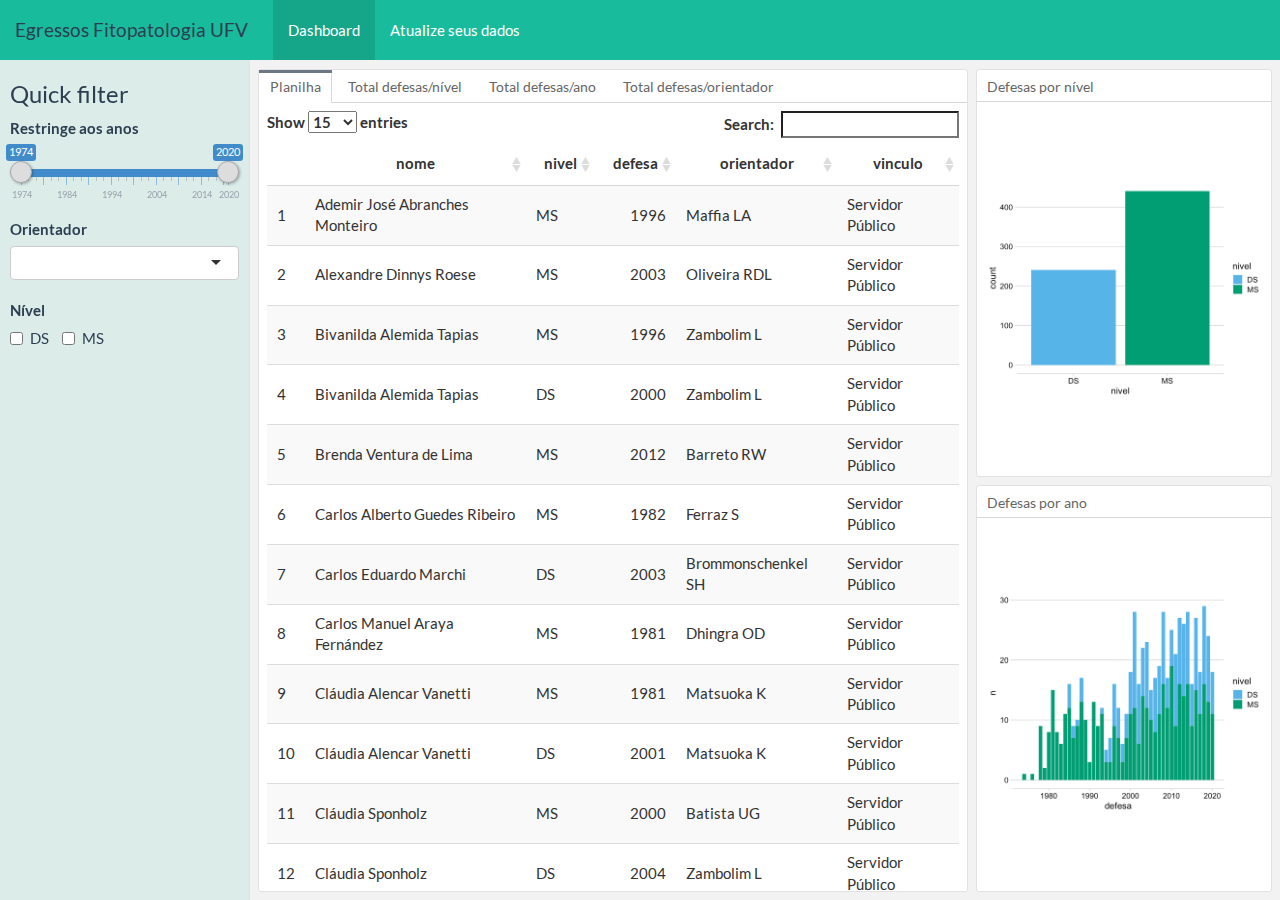
==== index.html @ 2011b2bc "a" ====
<!DOCTYPE html>
<html xmlns="http://www.w3.org/1999/xhtml">
<head>

<meta charset="utf-8">
<meta http-equiv="Content-Type" content="text/html; charset=utf-8" />
<meta name="generator" content="pandoc" />



<title>Egressos Fitopatologia UFV</title>

<meta property="og:title" content="Egressos Fitopatologia UFV" />

<meta name="viewport" content="width=device-width, initial-scale=1.0, maximum-scale=1.0, user-scalable=no" />

<link rel="icon" href="data:image/x-icon;" type="image/x-icon">


<script type="text/javascript">
window.FlexDashboardComponents = [];
</script>

<script src="[data-uri]"></script>
<script src="[data-uri]"></script>
<meta name="viewport" content="width=device-width, initial-scale=1" />
<link href="data:text/css,%40font%2Dface%20%7B%0Afont%2Dfamily%3A%20%27Lato%27%3B%0Afont%2Dstyle%3A%20normal%3B%0Afont%2Dweight%3A%20400%3B%0Asrc%3A%20url%28data%3Aapplication%2Ffont%2Dsfnt%3Bbase64%2CAAEAAAARAQAABAAQR1BPU792x2wAAS2AAAASSkdTVUKOOI56AAE%2FzAAAAHBPUy8y2a6qaQAAyigAAABgY21hcIwYkAAAAMqIAAAAtGN2dCAG9xijAADScAAAAC5mcGdtclpyQAAAyzwAAAblZ2FzcAASABgAAS10AAAADGdseWbADxfjAAABHAAAw2BoZWFk%2FJzyIwAAxlwAAAA2aGhlYQ%2B2B3UAAMoEAAAAJGhtdHhyNU6fAADGlAAAA25rZXJuPzs%2FsgAA0qAAAFcYbG9jYazff4oAAMScAAABvm1heHAB1wf5AADEfAAAACBuYW1lHCc4mgABKbgAAAF4cG9zdFbkDTYAASswAAACQXByZXCmB5UXAADSJAAAAEsABAAtAAAD%2BwWZACUANQA5AD0A%[base64]%2FZ0kpHi02MCMEEXoMBBotNzAgSTkpOCgcCxkMYz4wFigdEREdKBYwPv6hA878MjIDY%2FydBHUWJh0RI0BbODdQOysmJRdpdSIzKyguOigzPBIWEhb8%2By9AER4pFxcoHhE%2FBKT6ZzYFLAAAAAIA2v%[base64]%2BAjMyHgIVFA4CIyIuAgGuAwYJBnkGCQYDKxMhLhoaLiITEyIuGhouIRMFmf3ELVZXWzQ0W1dWLQI8%[base64]%2Ft6bICMjIJsBIv7emyAjIyCbASIAAAIANgAABFEFmQA%2BAEIBOUAmAABCQUA%[base64]%2FlkiGwQHBQFa%2Fp0lHwGnFxwFDAY5AUZKHRwBZh4i%2FloBph4YCAX%2BnUsdG%2F66Fx0FCwY5gwFGAAAAAAMAav8SBCQGZwA4AEMATgFVQA44NjMyJCIcGhcWCAYGBytLsAlQWEBIGAEBAkooIB0EAwFJPikNBAADPwwDAwQANAACBQQFHgADAQABAwAyAAAEAQAEMAACAgQBACQABAQSHwAFBQEBACQAAQERBSAHG0uwX1BYQEgYAQECSiggHQQDAUk%2BKQ0EAAM%[base64]%2BATsBBx4BFwcGIyIuAicDHgMVFA4CDwEOASsBATQuAicDPgMBFB4CFxMOAwHyecdINQcaDhMwRmFEJUaHa0E5baBoCgIaFkIOaZg8KxQaDik6TDEhSIxwRTxzp2sMAhsVQgGYJUBWMSJBZUUj%2FdUiPFAvHkFfPR4MC2FLUgsOJjEuCAITFTVVgWFJi2xFBJATHsYNUjpCHhkhIQf%2BHBY0UntcWp54SwawEx0ChTJINCYQ%2Fg4GLUZdAtAwRzYoEAHDBig8SwAAAAAFAEj%[base64]%2BAgE%2BATsBAQ4BKwEBFA4CIyIuAjU0PgIzMh4CBzQuAiMiDgIVFB4CMzI%2BAgLDNFd0P0RzVjAwVnNEQ3VVMYscMUElJUEwGxswQSUlQTEcAoANHRiA%2B%2BkKHBOEBTU0V3M%2FRHNWMDBWc0RDdFYwihwxQSUlQTAbGzBBJSVBMRwEP1SFWzAwW4VUVoZcMDBchlZCXDsaGjtcQkFbORkZOVsBdxET%2BoQNEAFSVIRbMDBbhFRWh1wwMFyHVkJdOhoaOl1CQVo5GRk5WgACAFL%[base64]%[base64]%2BCXzcEbwUEDRcFBx8xRS4yUDkfESI2JgGcJi0IAhQSbgJGQgEsrB0kFpBe9ZNQmnlKL1NyRD06NWSP%2FswwTmQ0cLJE%2FllqawWpM1RvPBYBDhIaOC4eIDlNLSNAQUUm%2Fl1Dk0oTFnPeYf7QDhaRW2o2Z5RdRn1qVB5Nkk5JgF83%2B%2BNBY0QjUkQBqzmfAAAAAAEAmAOZATMFmQAKAFFACgAAAAoACgYEAwcrS7BfUFhAFgkBAgABAR4AAAABAAAkAgEBAQsAIAMbQCAJAQIAAQEeAgEBAAABAAAjAgEBAQABACQAAAEAAQAhBFmwOCsBEQcOASMiJi8BEQEzEAMcHxodBhAFmf7emyAjIyCbASIAAQCG%2FtsCAQYPABwAB0AEFAoBCysBFBIXHgEVFAYPAS4DNTQ%2BAjcXHgEVFAcGAgEhbmgGBA4LT0tpQR4eQWlLTwsOCmltAnXW%2Fm23CxAIDhIHMHPi5Od6eejj4nQxBxIODxO2%2FmwAAAABAEr%[base64]%[base64]%2BaZL%2BawGVBI7%2BVYf%2BUgGuhwGrAAAAAQBe%2FvEBUADsAB4AX0AGGxkGBAIHK0uwX1BYQBIPAQEbAAAAAQEAJAABAQwBIAMbS7BsUFhAEg8BARsAAAABAQAkAAEBDwEgAxtAGw8BARsAAAEBAAEAIwAAAAEBACQAAQABAQAhBFlZsDgrNzQ%2BAjMyHgIVFA4CBycmNTQ3PgM3IyIuAl4RHywaHi8fEBowRy0eDQ4KHyAbBg0aKh8RexcpHxIWJzMeLWFfWiYdDBANDgslMDohEiEtAAABAGQCDAJSAqMAAwAlQAYDAgEAAgcrQBcAAAEBAAAAIwAAAAEAACQAAQABAAAhA7A4KxMhFSFkAe7%2BEgKjlwAAAQBY%2F%2FEBUQDsABMAU0AGEA4GBAIHK0uwX1BYQA4AAAABAQAkAAEBEgEgAhtLsGxQWEAOAAAAAQEAJAABARUBIAIbQBcAAAEBAAEAIwAAAAEBACQAAQABAQAhA1lZsDgrNzQ%2BAjMyHgIVFA4CIyIuAlgTIS4aGi4iExMiLhoaLiETbhouIhQUIi4aGy0iExMiLQAAAAH%2F9P%2BmAvYFwQAJAC1ABgkHBAICBytLsI1QWEAMAAABADUAAQENASACG0AKAAEAATQAAAArAlmwOCsXDgErAQE%2BATsBoQ43HUsCWQ0wIUsVIyIF2SAiAAACADz%2F8QRMBakAEwAnAHdACiQiGhgQDgYEBAcrS7BfUFhAGgACAgEBACQAAQERHwADAwABACQAAAASACAEG0uwbFBYQBgAAQACAwECAQAmAAMDAAEAJAAAABUAIAMbQCEAAQACAwECAQAmAAMAAAMBACMAAwMAAQAkAAADAAEAIQRZWbA4KwEUAg4BIyIuAQI1NBI%2BATMyHgESBzQuAiMiDgIVFB4CMzI%2BAgRMUYy%2FbW69jFBQjL1ubb%2BMUbk3XXpCQnpcNzdcekJCel03Asy8%2Fu20WFi0ARO8vAEUtVhYtf7svKTfiDs7iN%[base64]%[base64]%2FocoUiYB4B0i%2FEQPEQHLOV5DJChGXjY2XEcxCgggGgULB10OUHufBak2Z5ReUIh9dT3%2BfgsNIhtsPRMoEQHNOmtsbz8%2FXz4fIDlOLx0aAQEQYpdmNQAAAQBs%2F%2FAELgWpAEoA%[base64]%2BAzU0LgIjIg4CBw4BIyImLwE%[base64]%2FTsAAQBs%2F%2FAD%[base64]%2Fj5CcF9wq3Q7UIu8bT90ZFYhNhIeEzNIYUNLeFUuJ092TzZ0PnB0AqcFSyYx%2FogYQnSeXXK4g0YZKjYeTBofJh8wWXxNQ2xMKhIUIQKeAAAAAAIAbP%[base64]%2BAQEUHgIzMj4CNTQuAiMiDgICilaadERIgbZtbK98Q1RbAWsOMiCe%2Fg8zfP7WKE1vR0h0Uy0sUHBDSHRRKwNuOW2fZmOqfkhFf7VwXtR6AekSGf2LIyf%[base64]%2Fa8NLid%2FAloNGxH9FBEbBZlQIiwP%2B1MaJQSeGSoTGxF5AAMAYP%2FwBCYFqQAfADMARwDEQBo1NCEgAQA%[base64]%2BAjU0LgIjIg4CFRQeAgJDa7KARpCGcXM%2Bcp9iYaByPnRwhpBHf7JrRm9NKTFTbDs7bFMxKU1vRkZjPhwhQWFAQGFBIRw%[base64]%2BAjMyHgIVFA4CBwEOASsBAT4BNw4BATQuAiMiDgIVFB4CMzI%2BAgIlUZFuQUZ%2BrmhnqHhBFyw9J%2F6jDTAfpAG0FiYRN4oBGStMaT9CbU0qJ0lpQUhvTCgCTDZpmWNepHpGRHqqZz5vamk4%2FggTFwI7HTQaLC4Bo0NtTCkrTGo%2FRGtKJi9OZgAAAAACAID%[base64]%[base64]%[base64]%2BPxQtGRktFAHBFBD8%2BgLGAZF%2FERkK5AsPBgUQCuMKGhCAAZIAAAAAAgCWAbcD8QONAAMABwAzQAoHBgUEAwIBAAQHK0AhAAIAAwACAwAAJgAAAQEAAAAjAAAAAQAAJAABAAEAACEEsDgrEyEVIREhFSGWA1v8pQNb%2FKUCPocB1ocAAAABAO4A6gPzBFcAEgAHQAQQAAELKzc1NDY3JT4BNy4BJyUuAT0BARXuEBQBwRQrGRkrFP4%2FFBADBeqAEBoK4woQBQYPC%2BQKGRF%2F%2Fm9KAAAAAAIAIv%[base64]%[base64]%[base64]%2BAjU0LgIjIg4CFRQSHgEzMjY3NjMyHwEGBCMiJCYCNTQ%2BBDMyHgQVFA4CJTI%2BAjcTJiMiDgIVFBYEj05iDTqITjxYOx1BgL99Q2UtXRMSHykXMVhDJ1mb03qG6q5ka7n5j5jpVQ8MFQoZa%2F7vra3%2B1tt9N2SMrMZsXLCdhF81PWuR%2FgIfPzsxEUwnLkt9WjNCuktOUUYpSWQ6Va2LWBUU%2FpdLMSQvGwo4Zo9XitCLRWa09pGq%2Fv%[base64]%2FpICF%2BEWFQsVChoUAVr%[base64]%2FezshQ2VEnaBDgbt4%2FscBNlN3TSSdn%2F7LAQBSeE8mmKD%2B%2BQWZNGCLVzViVEIVH6SGW5ZsOwKN%2Fg0mRV85b4GKJEBbNn52AAABAFr%[base64]%2BAjc2BKAQDUxY%2B7Gb%2FLJiab4BCaCe5Vk%2FBxIRDR0oNkpiQHO%[base64]%2FqsBVXO8hEgCzKH%2B%[base64]%2FI0FmZ7%2BJJj%[base64]%2BC579mAWZAAAAAQBa%2F%[base64]%2B%2FLxpZ78BD6hVkn1qLjcRGxATGT5ZeVN5xIpKTYzAjQsWHxQBPBYQbv3aJzonE2vBAQ6ipAEOwWoZL0MqWBsLDiglGk%[base64]%2FMPDAwTDAoz9dAWZ%2FYECfwABANIAAAGUBZkAAwBRQAYDAgEAAgcrS7BfUFhADAABAQsfAAAADAAgAhtLsGxQWEAOAAEBAAAAJAAAAA8AIAIbQBcAAQAAAQAAIwABAQAAACQAAAEAAAAhA1lZsDgrISMRMwGUwsIFmQAAAAABADz%[base64]%2Fd4VJRUcKhcCOqgTGhMQCP4RCxMZIRhYwcEDJRMXAhwZFf2XFyAKCSQb%2FVkGChAJAjkMEQwF%[base64]%[base64]%2FMMCAqpkBZkNFPvIGjEXA%2Ff6ZxATBDcZMBT8AwWZAAACAFz%[base64]%2BAgXhZrr%2B%2B56e%2Fvy6Zma6AQSengEFumbHSIS8dHO8hUhIhbxzdLyESALMof7zwmtrwgENoaEBDcNsbMP%[base64]%2FViypq%2BYCGP3oBZk%2FdKRlZKZ4Q5osT25CiZoAAAAAAgBc%[base64]%2BAgXhKU5wRgFwoCQ4F%2Fw5e0Oe%2Fvy6Zma6AQSengEFumbHSIS8dHO8hUhIhbxzdLyESALMZbadgC%2F%2BcxQZARISFGvCAQ2hoQENw2xsw%[base64]%2BAjU0JisBAYPBAZWIxoE%2BMFuDUyQcAaKsNRn%2BjBEoKJPLVYFXLKmn1AJW%2FaoFmTdok1tMhGlKExUo%2FccpAgAYFY0pS2g%2FgIIAAAAAAQA6%2F%[base64]%2BAjMyFhcDjAkUEBEtRWFFQWRDIjthe4F7YTtAe7Nyi%[base64]%2BwoE9qMAAAABAKD%[base64]%2FBM2GNmjxslloDZ%2FyZfNSbWFib1HwDZ%[base64]%[base64]%2BATcBPgE7AQEjASYnDgEHASMOoRoiBgEoCA0GBw4JAVEGIxk4GiEHAU8SDgYKCAEpBSMZl%2F5Brv6VCwkFCQX%2Bk64FmRoU%2FBwbPiIiPxoD5BEdGhT8HDRDITwaA%2BQSHPpnBEUfKRQlD%[base64]%2BATsBCQEjIiYnAQYHAQ4BKwEB%2B%2F4nwRUUCAF2Bw4BYQkVD7n%2BJQHrwBYZCP6ABwv%2BigkXFbQC4AK5Dg39whUZAgwOEf1Q%[base64]%2BATsBAtbB%2FfOqGh4LAUgUGwsLGhQBRwkfGawCOv3GAjoDXxoT%2FdMjPh4fPiICLRAdAAABAFYAAASUBZkADQB%2BQA4AAAANAA0MCwcGBQQFBytLsF9QWEAbAAICAwAAJAQBAwMLHwAAAAEAACQAAQEMASAEG0uwbFBYQBkEAQMAAgADAgAAJgAAAAEAACQAAQEPASADG0AiBAEDAAIAAwIAACYAAAEBAAAAIwAAAAEAACQAAQABAAAhBFlZsDgrARUUBwEhFSE1NDcBITUElBX81QMy%2B9ATAyz85wWZSCIe%2B42eTB4bBHaeAAAAAQCO%2Ft8B%2FgX9AA0AOEAOAAAADQANCggHBQIBBQcrQCIAAAABAgABAQAmAAIDAwIBACMAAgIDAAAkBAEDAgMAACEEsDgrExEhFRQGKwERMzIWHQGOAXAbFqmpFhv%2B3wceRhYZ%2Bc0ZF0YAAAAAAf%2Fs%2F6YC7wXBAAkALUAGBwUCAAIHK0uwjVBYQAwAAQABNQAAAA0AIAIbQAoAAAEANAABASsCWbA4KwMzMhYXASMiJicUTCEwDQJZSx04DQXBIiD6JyIjAAEAWv7fAcoF%[base64]%2F6gDhQAAQAA%[base64]%[base64]%2F%[base64]%2BjaViOZDY8caNmYokzCQgmAVFXgzcwdUiOmCNCYAXB%2FaJJWUKDwX5wwY1RTERcJgN3UEn%2BFkI2yrtjjlsqAAAAAQBK%2F%[base64]%2BAjMyFhcDRQgQDw8jNk04SnJNJypMbURBVDgkEhcLMkLGbl%2BjeEU%2FebJzaqQ%2FA0ELDBkeGTVkjlhcj2EzHyYfEUFRS0aFwnxxwItORT8AAAAAAgBI%2F%[base64]%2FOQIy%2Bj%2BCUEkB6kI1yrtjjVsqAAAAAgBK%2F%[base64]%2BAhciBgchNC4CAiNbmnA%[base64]%2FuEDXQ0FFRRJYleHXTAUWRQIGDZYQV2B%2FKAAAwAy%2FpMD3gQGADkATQBdAWBAHE9OAQBXVU5dT11KSEA%[base64]%2BAjU0JiMiBhUUHgIB50JzLwETKnMiOWWLU0c%2FICE6YHp%2FemA6QXqwb2%2BnbjdfUyszECEwIEtVOWaNAZAqSF5obDE5RyNIbUpIck8q%2FsQ2UzgccWxrcR04UgQGHRxCIQkQQVBKeVYuERQuFiQlEAQJFjJYRkF6XzksSmE1S2kfFEM4Fi8uKhAqi11KeVUu%[base64]%[base64]%2BAjMyHgIBWLLaFSMuGhotIxQUIy0aGi4jFQP1%2FAsD9QE%2BGi0jFBQjLRoaLyMUFCMvAAAAAAL%[base64]%[base64]%2BATsBAQ4BBx4BFwEjIiYnAS4BKwERIxEBSy4UGhABQA8eGaL%2Biw4bERIdDQGMoBYfDv6zDx4eMrMFwfydCxEBVxAU%2FnMRGgoMHxT%[base64]%[base64]%[base64]%2FVSyyaWxPiToD9SVuSVo3ZY5W%2FXsChXN%2FTEH9FgAAAAIASP%[base64]%2FHjJtLXKNGKPWlqOYTQAAAACAJL%[base64]%2BOf5ABM5QSf4WQjbKu2OOWyoAAAACAEj%[base64]%2Bp1eDNzB2R46YIkJgA%2FX6tAHtSlpDgsJ%[base64]%2F17AAABAD7%[base64]%2BATMyHgIzMj4CNTQuBjU0PgIzMhYXAtYMGQ8mN0w0LUgzGy1KXmNeSi0yYo5daqw8KggWEhIoOVE9NE40GS1KX2NfSi0wXIZWZJ86A04WFhsXFyg1Hyc0Jh0hKDxXPUZ3VzJFNkQNDhwiHBsuPCIqNycdICk%2BW0E6a1EwPzcAAAAAAQAs%2F%2FACugU%[base64]%2Ft4%2BMRwpHhUIDgs0LoIQhn4CbBMURxUBOQ8T%2FqOB%2FaBAPg8SDxFVKzEAAAABAHr%2F8APFA%[base64]%2FVisD9f16c35KQgLr%[base64]%2BY6ED9RYP%2FXQkSCMjSCQCjBAV%[base64]%2BATcTPgE7ATIWFxMeARc%2BATcTPgE7AQEjIicDLgEnDgEHAwYrAQ6MFhwFwggOBQgUC9YFGRNNFBoF0QsRCAUQCcYFHBOG%2FriNGgrgCAoFBQoI4wsehgP1Fg%2F9dCRDIiJDJAKQDxQUD%2F1wI0QhIUgfAowQFfwLIgKvFy8XFzAX%[base64]%2F%2FqurFhQI%2BAkR2goUD6T%2BqwFjqxYZCP8HDuwKFxSfAgcB7g4N%2FoQcHAFADhH%2BHP3vFw4BjR0X%2FqcOFwABAA7%2BqQPwA%[base64]%2Fl6aFxoGAQ8JDQUHDgkBBwYdEY7%2B1RQYAZIDuhcO%[base64]%2FdwCKf0FDQwCJ%2F3fAvADqRMjDv0mi0oNIxAC34wAAAABACz%2B3wIABf0AQABHQA44NjMwGBUSEAUEAwIGBytAMSQBAAEBHgACAAMBAgMBACYAAQAABAEAAQAmAAQFBQQBACMABAQFAQAkAAUEBQEAIQawOCsTNCYjNTI2NTQuAjU0PgI7ARUUBisBIgYVFB4CFRQOAgceAxUUDgIVFBY7ATIWHQEjIi4CNTQ%2BArVGQ0NGEBMQKVN7UjUcDBRNWQ4SDhYpNyEhNykWDhIOWU0UDBw1UntTKRATEAGpP1FrUEAyYmJkNEV0VC5PFBJlVjhoY2IyJkEzJQkJJTRAJTJiY2g4V2QSFFAvVHRFNGNjYgABAOb%2BqQFwBf0AAwA8QAYDAgEAAgcrS7BJUFhADgAAAAEAACQAAQEQASACG0AXAAABAQAAACMAAAABAAAkAAEAAQAAIQNZsDgrEzMRI%2BaKigX9%2BKwAAAAAAQBY%2Ft8CLAX9AEAAR0AOPz49PDEvLCkRDgsJBgcrQDEdAQUEAR4AAwACBAMCAQAmAAQABQEEBQEAJgABAAABAQAjAAEBAAEAJAAAAQABACEGsDgrARQeAhUUDgIrATU0NjsBMjY1NC4CNTQ%[base64]%2F6pAh0tVVdcNDRcV1Ut%2FeME3xstIhMTIi0bGi4iFBQiLgAAAAACAIr%[base64]%2BAj8BPgE7AQceARcHDgEjIi4CJwM%2BAzMyFh8BDgEPAQ4BKwEDFBYXEw4DAjFcm3E%2FQn64dwwCGxVCEFKENi4IDw4MIS0%2FKjQ%2FVTsmEAsSBTA8uWsMAhsVQueHeTRMc04nCwpPhLZyb7uKUQOzFB3pDD8xPgsLERgYB%[base64]%2BAjMyHgIXBw4BIyImJy4DIyIOAhURIRUUBiMhFRQGBz4BMyEVFA4CIyE1PgM1ESM0IB2GNm6kbk55XkUYSAoVCg4ZCxQpM0ItP2BAIAG5Hhb%2BezkyHTkeAqQLFBwS%[base64]%2BATMyFhc3FwceARUUBgcXBycOASMiJicHJzcuATcUHgIzMj4CNTQuAiMiDgLfIR2ZW5csaDo5ZiuZWZcfIiEdmFuYLGg5OWUsmVmXHiKEIz5RLy9TPSQkPVMvL1E%[base64]%2BATsBASEVIRUhFSERIxEhNSE1IZIBMv5olRofCgEUDhQHBxIOARMIIRmW%2FmcBM%2F6sAVT%2BrLP%2BrAFU%2FqwCcQMoGRT9yiM6HR07IgI2ERz82GZpZ%2F7FATtnaQACAOb%2BqQFwBf0AAwAHAFRACgcGBQQDAgEABAcrS7BJUFhAGAAAAAECAAEAACYAAgIDAAAkAAMDEAMgAxtAIQAAAAECAAEAACYAAgMDAgAAIwACAgMAACQAAwIDAAAhBFmwOCsTMxEjETMRI%2BaKioqKBf385v7h%2FOUAAAAAAgBy%[base64]%2BAjU0LgY1NDY3LgE1ND4CMzIWFwEUHgIXPgE1NC4EJw4BAzEMGQ8mN0w0ME01HDFPZmlmTzFOVDE%2BMmGPXGqsPCkIFxESKDpVPzJPNhwyUmhuaFIyVl0yPzBchlZknzr9t0ZthD42MB40Rk9UKEI2BPEWFhsXGSo4HyY5LysuN0dcPVF%[base64]%2BAjMyHgIFFA4CIyIuAjU0PgIzMh4C7xIgKRcWKB8SEh8oFhcpIBIBZxIfKRcXKR4SEh4pFxcpHxIFCRcoHhISHigXFyofEhIfKhcXKB4SEh4oFxcqHxISHyoAAAMARP%[base64]%2BATMyFh8BDgEjIi4CNTQ%2BAjMyFhcHDgEjIi4CIyIOAhUUHgIzMj4CATQ%2BBDMyHgQVFA4EIyIuBDcUHgQzMj4CNTQuBCMiDgIEBggLBgsIBj05pnRioXM%2FRXqnYmyYOS4FEAwOHzJMO0ZxTysrTGo%2BMEIwJfxSNF%2BGorplZbuihl80NF%2BGortlZbqihl80ZCxScoyiWITnq2MtUnOMo1iE5qpiAc8FBwYGQEJJRHqoZGWpeUNEN0EGDBYbFy1UeEtNeVIrDBQYAQllu6OFYDQ0YIWju2Vku6KFYDQ0YIWiumVZpI90Uy1kremGWaaPdlMuZa%2FrAAAAAAIAXAM%[base64]%2B4TNKJEZhPBo0A0gLEjEVIBcLFCk8KSJDNSMCJT88EhURDwoqMS4iPFQz%2FtYmI2kCERsjFSoiAAACAIoAgQMBA6IAFAApAAlABhcpAhQCCysTNRMXHgEVFAcDBgcWFxMeARUUDwETNRMXHgEVFAcDBgcWFxMeARUUDwGK%2BToODgqfDg4PDZ8FBRw6L%2Fk6Dg4Knw4ODw2fBQUcOgIGFwGFHAcWDREQ%2FvsYDQ4W%2FvsIEggcDRwBhRcBhRwHFg0REP77GA0OFv77CBIIHA0cAAAAAAEAlAE7A%2FAC4wAFAFJACAUEAwIBAAMHK0uwCVBYQB0AAQICASkAAAICAAAAIwAAAAIAACQAAgACAAAhBBtAHAABAgE1AAACAgAAACMAAAACAAAkAAIAAgAAIQRZsDgrEyERIxEhlANcl%2F07AuP%2BWAEhAAAAAQBkAgwCUgKjAAMAJUAGAwIBAAIHK0AXAAABAQAAACMAAAABAAAkAAEAAQAAIQOwOCsTIRUhZAHu%2FhICo5cAAAQARP%2FyBfkFqAAbADMASQBWAY5AGjQ0VlRMSjRJNEhEQjk3NjUwLiQiFhQIBgsHK0uwCVBYQD4%2BAQcIAR4GAQQHAgcEAjIABQAJCAUJAQAmAAgKAQcECAcBACYAAwMAAQAkAAAAER8AAgIBAQAkAAEBEgEgCBtLsF9QWEA%[base64]%2BAjU0LgQjIg4CBREjESEyFhUUBgceARcTIyInAy4BIyczMj4CNTQuAisBRDRfhqK6ZWW7ooZfNDRfhqK7ZWW6ooZfNGQsUnKMoliE56tjLVJzjKNYhOaqYgHmnAEgrKZrahEZC%2BSUIRDJCRkaUHQ3TS8VEytGNIQCzGW7o4VgNDRghaO7ZWS7ooVgNDRghaK6ZVmkj3RTLWSt6YZZpo92Uy5lr%2Bvg%2Fp4DfH16XoQZCh4U%[base64]%2BAjU0LgIjIg4CRjJYd0VFd1gyMlh3RUV3WDJ%[base64]%2F5pkv5rAZX%2BawO%2B%[base64]%2BATsBMhYdASE1NDY%2FAT4DNTQmIyIGBw4BIyImLwE%2BAQFaNFU8IRkqNh6iFy8VwxUX%[base64]%[base64]%2B%2Fg8N8hcVAAABAHr%2BqQPFA%[base64]%2FAslbUhEMy4qVyb%[base64]%2BAjMFFtud%2FuudaKZ1Pz91pmgFmZn6NwXJ%2BjcDXT1pjlFWjWU4AAEAfAG9AacC6AATACVABhAOBgQCBytAFwAAAQEAAQAjAAAAAQEAJAABAAEBACEDsDgrEzQ%2BAjMyHgIVFA4CIyIuAnwXKTYeHzgoGBgoOB8eNikXAlEfOCgYGCg4Hx42KRcXKTYAAAAAAQCE%[base64]%[base64]%2Ff1pZGRoaGRkaQAAAAACAJYAgQMNA6IAEgAlAAlABiUVEAACCys3JyY1NDcTNjcmJwMmNTQ%2FARMVJRUDJyY1NDcTNjcmJwMmNTQ%2FAew6HAqfDQ4MD58KHDr5ASj5OhwKnw0ODA%2BfChw6gRwNHBERAQUYDAsaAQURERwNHP57FxcX%[base64]%2BzhIVAgoBVnz7jJMEawwOFwkn3myC%2FmkEBwID8ez9EBMsHUwDMhIuIE0BC0ELD7CwEAw5AdQ7AbgrWAkOOL79elXDEywX%[base64]%2F4BCgzdGSwgEzwtLjkOCBMRBAkFRw%2BK%[base64]%2BzhIVAgoBVnz8QjNSOyB3QkUqRVswOVQ9Kw83Dw4dCwYSHisgHy8gEBEnQS9XRzowMDkMCBEPBAkFQwcsQVQDggID8ez9FBMsHUwDMhIuIE0BC0ELD7CwEAw5AdQCxx0zRCiALRNOPjdUOR0ZMUgvGAYXDSAcExQfKBUeKxwOVwE8NDI0LygQDwEBDDVPNRv8XBMsF%2F651h8WBVwdIAACACz%[base64]%2BAjMyFhcBND4CMzIeAhUUDgIjIi4CAwIfS1hoPE%2BHYjgtRVJHMwQSegwtRU9FLSI6Ty09VzwmDA4RB%2F5xEyEuGhouIhMTIi4aGi4hE9QdNCgXLFJ2S0xqTDYwMSGapwwsPjIvPFA7LEUxGh4kHgwLBBAaLiIUFCIuGhstIhMTIi0A%2F%2F8ACgAABUkG9gImACQAAAAHANgBawAA%2F%2F8ACgAABUkG9gImACQAAAAHANoBawAA%2F%2F8ACgAABUkG3AImACQAAAAHANsBdgAA%2F%2F8ACgAABUkG0gImACQAAAAHAN0BdgAA%2F%2F8ACgAABUkG8gImACQAAAAHANkBdgAA%2F%2F8ACgAABUkHLQImACQAAAAHANwBcwAAAAL%[base64]%2Ff0TPAIv%2FeQ9AmH8%2FDH91LMLJRqUAdoB0V4MHQ4FmZ7%2BJJj%2BF54BiP6lFBkCFALxKUUfAAAAAAEAWv6hBQkFqQBLAnxAGAEAR0U9PDg2MS8nJSAeGRcGBABLAUsKBytLsAlQWEBLGwEDBDoBBQY%[base64]%2BDg0DAAdJAQgBBB4AAwQGBAMGMgAGBQQGBTAJAQAHAQcAATIABAQCAQAkAAICER8ABQUHAQAkAAcHFR8AAQEIAQAkAAgIEAggChtLsF9QWEBPGwEDBDoBBQY%2BDg0DAAdJAQgBBB4AAwQGBAMGMgAGBQQGBTAJAQAHAQcAATIAAQAIAQgBACUABAQCAQAkAAICER8ABQUHAQAkAAcHFQcgCRtLsGxQWEBNGwEDBDoBBQY%[base64]%2BAjc2MzIfAQ4BDwEeARUUDgIjIiYnNzYCgwYQFiAVKisWKTwmJIvin1ZpvgEJoJ7lWT8HEhENHSg2SmJAc7%2BKTU2FtmlAZldLJhEQEA1MU%2BmiEFpRIDlQMClKHxEG9wcJByEaExoSDAV2DHW%2FAQCZogEOwmtiVFkKDRMcIBwTT5LSgobSkUwPIDEiDw1TYXAGNxRFNiAzJBMRDjcSAAAA%2F%2F8ArgAABCEG9gImACgAAAAHANgBNwAA%2F%2F8ArgAABCEG9gImACgAAAAHANoBNwAA%2F%2F8ArgAABCEG3AImACgAAAAHANsBQgAA%2F%2F8ArgAABCEG8gImACgAAAAHANkBQgAA%2F%2F%2F%2FzAAAAbwG9gImACwAAAAGANj4AAAA%2F%2F8AmgAAAooG9gImACwAAAAGANr4AAAA%2F%2F%2F%2F7wAAAnsG3AImACwAAAAGANsDAAAA%2F%2F%2F%[base64]%2B%2B5796cUE2EiEvHT%2BqwF9%2FoMBVXS8hEgDDAKNZ73%2B%2BKGh%2Fvi8ZwKaMoTQkEz%2BEHL%2BA0yP0AAAAP%2F%2FAK4AAAU4BtICJgAxAAAABwDdAdoAAP%2F%2FAFz%2F8QXhBvYCJgAyAAAABwDYAeMAAP%2F%2FAFz%2F8QXhBvYCJgAyAAAABwDaAeMAAP%2F%2FAFz%2F8QXhBtwCJgAyAAAABwDbAe4AAP%2F%2FAFz%2F8QXhBtICJgAyAAAABwDdAe4AAP%2F%2FAFz%2F8QXhBvICJgAyAAAABwDZAe4AAAABAH4A2wQDBFgACwAHQAQJBQELKwkCBwkBJwkBNwkBA%2Fn%2BqAFiX%2F6e%2FptfAWT%2Bp18BWQFYA%2Fb%2BqP6fYAFi%2FpxgAWQBWWD%2BpgFYAAAAAwBc%[base64]%2BAgXhZrr%2B%2B55svE9kFjodTr9we2a6AQSec8hTUhQgIGSsZ3D7QUtFApM8lFdzvIVIA%2FhBPP1xdJx0vIRIAsyh%2FvPCazEwiB0aAQRiASCzoQENw2w6Nm8bF%2Bti%2Fuqrh9NJA4MqK06R0oR%2ByUj8hEZNkdEA%2F%2F8AoP%2FvBRUG9gImADgAAAAHANgBnQAA%2F%2F8AoP%2FvBRUG9gImADgAAAAHANoBnQAA%2F%2F8AoP%2FvBRUG3AImADgAAAAHANsBqAAA%2F%2F8AoP%2FvBRUG8gImADgAAAAHANkBqAAA%2F%[base64]%2B8AWZ%2Fvg%2FdKRlZKZ4Q5osT25CiZoAAAABALr%[base64]%2BBDU0LgIjIg4CFREjETQ%2BAgKhZ5diLytAS0ArNVBdUDU5ZIdPYZ48KQgXERIoN0s1LEYxGjhUYlQ4LUNOQy0ZOFk%2FRG9PK7NFgLQFrjxdbjM8VkIyMDMgJzQtL0ZmTk56VS1FNkQNDhwiHBsuQCU4RjMqOlNCNU8%2FNjxHMCBBNCEqVH5U%2FCYD4GiqekIAAAD%2F%2FwBc%2F%2FADegWpAiYARAAAAAcAQwDdAAD%2F%2FwBc%2F%2FADegWpAiYARAAAAAcAdgDdAAD%2F%2FwBc%2F%2FADegWZAiYARAAAAAcAxQDdAAD%2F%2FwBc%2F%2FADegWJAiYARAAAAAcAxwDdAAD%2F%2FwBc%2F%2FADegV7AiYARAAAAAcAagDdAAD%2F%2FwBc%2F%2FADegXeAiYARAAAAAcAxgDeAAAAAwBc%2F%[base64]%2FY0ELk1pQUVcPSYQDhIGLyFXY2o0db83G1dqdztFclMtQpPurGVjQVlBLxcSGwggVLVxeJIhNq3%2BtnusbDFkUTljSSoBvD1gRSkHAfwfPFcEBUB6r3ApHVuHWiwdJB0JCD0oOyYTcXQ%2BWDgZI0ZqSDx0XDsEMnZ%2BIyojEw45UVBmW1hn%2FeEFIzhIKldQJEpuSgHvKU5wRkFvUC0AAQBK%[base64]%2BAjMyFhcHDgEjIi4CIyIOAhUUHgIzMj4CMzIWHwEOAQ8BHgEVFA4CIyImJzc2AZAGEBYgFSorFik8JiVTjWY6P3myc2qkPy8IEA8PIzZNOEpyTScqTG1EQVQ4JBILEQYyO6phEVpRIDlQMClKHxEG9wcJByEaExoSDAV5C0%2BEtnFxwItORT9ACwwZHhk1ZI5YXI9hMx8mHwkIQUhKCDoURTYgMyQTEQ43Ev%2F%2FAEr%2F8gPHBakCJgBIAAAABwBDAPQAAP%2F%2FAEr%2F8gPHBakCJgBIAAAABwB2APQAAP%2F%2FAEr%2F8gPHBZkCJgBIAAAABwDFAPQAAP%2F%2FAEr%2F8gPHBXsCJgBIAAAABwBqAPQAAP%2F%2F%2F%2FkAAAGGBakCJgDCAAAABgBD0wAAAP%2F%2FAJcAAAIoBakCJgDCAAAABgB20wAAAP%2F%2F%2F9IAAAI2BZkCJgDCAAAABgDF0gAAAP%2F%2F%2F%2BEAAAIpBXsCJgDCAAAABgBq0wAAAAACAEz%[base64]%2Be7d4Yqp9SD50pWhksUEUdV64X0dzUS4DEDRLYz5LcUwnLlBpBCkHDQYWD0gUIg4FGxcPDj4QPDB6OQ0LFRBDMXybuW6P5KBWQnuycF6nfkpWV4i%2BQIf8jDZtpW8rUT8lMld3RFF%2FVi0AAP%2F%2FAJIAAAPdBYkCJgBRAAAABwDHAQIAAP%2F%2FAEj%2F8gQOBakCJgBSAAAABwBDAPsAAP%2F%2FAEj%2F8gQOBakCJgBSAAAABwB2APsAAP%2F%2FAEj%2F8gQOBZkCJgBSAAAABwDFAPsAAP%2F%2FAEj%2F8gQOBYkCJgBSAAAABwDHAPsAAP%2F%2FAEj%2F8gQOBXsCJgBSAAAABwBqAPsAAAADAGQAvQQiBIAAAwAXACsAQUAOKCYeHBQSCggDAgEABgcrQCsAAgADAAIDAQAmAAAAAQQAAQAAJgAEBQUEAQAjAAQEBQEAJAAFBAUBACEFsDgrEyEVIQE0PgIzMh4CFRQOAiMiLgIRND4CMzIeAhUUDgIjIi4CZAO%2B%2FEIBYhMhLRsaLSIUFCItGhstIRMTIS0bGi0iFBQiLRobLSETAuOHAaYaLiIUFCIuGhstIhMTIi39UxouIhQUIi4aGy0iExMiLQAAAwBA%[base64]%2BATsBARQXASYjIg4CATI%2BAjU0JwEWA5A9QkN9s29MgzY3FjsdQ5FCRkR%2Bs29PhzhEFCAgWvzJOwG0SW9MdE8oATdLc08oNP5PRgN0RL92eMCISSIgSh0ZxEXCfHfBiEomI1sbF%2F2xoGECTjg2ZJH%2BJDVkj1qXYP23MAD%2F%2FwB6%2F%2FADxQWpAiYAWAAAAAcAQwD1AAD%2F%2FwB6%2F%2FADxQWpAiYAWAAAAAcAdgD1AAD%2F%2FwB6%2F%2FADxQWZAiYAWAAAAAcAxQD1AAD%2F%2FwB6%2F%2FADxQV7AiYAWAAAAAcAagD1AAD%2F%2FwAO%2FqkD8AWpAiYAXAAAAAcAdgDkAAAAAgCS%2FqkEDwXBABQAIwF%[base64]%2BATMyHgIVFA4CIyImJxEBIgYHER4BMzI2NTQuApKyP6RpV45kNjxwo2ZfhDMBEVeDNzF1SI2YI0Jg%2FqkHGP2hSllCg8F%2BcMGNUUU%2F%2FjMEzlBJ%2FhZCNsq7Y45bKgAA%2F%2F8ADv6pA%2FAFewImAFwAAAAHAGoA5AAAAAEApgAAAVgD9QADAFlACgAAAAMAAwIBAwcrS7BfUFhADQIBAQEOHwAAAAwAIAIbS7BsUFhADwIBAQEAAAAkAAAADwAgAhtAGQIBAQAAAQAAIwIBAQEAAAAkAAABAAAAIQNZWbA4KwERIxEBWLID9fwLA%2FUAAgBc%2F%[base64]%2BATMyFhc1AzQuAiMiDgIVFB4CMzI%2BAggn%2FVACLf3TArD8pFT%2BoY7qqFxcqOqOof5UF0B3qWhoqXhBQXipaGipd0AFmZ7%2BJJj%2BF57weIZrwQENoaEBDcNsh3nw%2FTOE05RPT5TThITTk05Ok9MAAwBI%2F%2FIGdQQFADAAQABLAmRAJEJBMjEBAEdGQUtCSzo4MUAyQCwqIiAcGhQSDw0JBwAwATAOBytLsAlQWEA%[base64]%2BAjMyFhc%2BAQEyNjU0LgIjIg4CFRQWASIOAgchNC4CBPRSjWc7EBn9jQQuTWlBPVlALRIVDDMhV2NqNHe%[base64]%2BmBJEOfhERfgUJAQgAAgBqBGsB%[base64]%2Bs4Cj4IAAAEAOgP0AScF%2BQAYAAdABAYAAQsrEy4BNTQ2NxceARUUBw4DFRQWFxYVFAdyHRtZUDcIBQoQHhgOExcHGwP0MGEwWqVFIgUMBg4KFCwxNh4gRCYLDBgKAAABAFoD3wFGBeQAGAAHQAQABgELKwEeARUUBgcnLgE1NDc%2BAzU0JicmNTQ3AQ8dGllPNwgFChAeGA4TFwcbBeQwYDBbpUUiBQwGDgoTLTE2HiBEJgsLGAsAAQBa%2FuwBRgDxABgAB0AEAAYBCyslHgEVFAYHJy4BNTQ3PgM1NCYnJjU0NwEPHRpZTzcIBQoQHhgOExcHG%2FEwYDBbpUUiBQwGDgoTLTE2HiBEJgsLGAsAAAIAOgP0AlcF%2BQAYADEACUAGHxkGAAILKxMuATU0NjcXHgEVFAcOAxUUFhcWFRQHFy4BNTQ2NxceARUUBw4DFRQWFxYVFAdyHRtZUDcIBQoQHhgOExcHG8MdG1lQNwgFChAeGA4TFwcbA%2FQwYTBapUUiBQwGDgoULDE2HiBEJgsMGAosMGEwWqVFIgUMBg4KFCwxNh4gRCYLDBgKAAIAWgPfAnYF5AAYADEACUAGGR8ABgILKwEeARUUBgcnLgE1NDc%2BAzU0JicmNTQ3JR4BFRQGBycuATU0Nz4DNTQmJyY1NDcBDx0aWU83CAUKEB4YDhMXBxsBnR0aWU83CAUKEB4YDhMXBxsF5DBgMFulRSIFDAYOChMtMTYeIEQmCwsYCywwYDBbpUUiBQwGDgoTLTE2HiBEJgsLGAsAAAACAFr%2B7AJ2APEAGAAxAAlABhkfAAYCCyslHgEVFAYHJy4BNTQ3PgM1NCYnJjU0NyUeARUUBgcnLgE1NDc%[base64]%2FvsYDQ4W%2FvsIEggcDRwAAAEAlgCBAeUDogASAAdABBICAQsrARUDJyY1NDcTNjcmJwMmNTQ%2FAQHl%2BTocCp8NDgwPnwocOgIdF%2F57HA0cEREBBRgMCxoBBRERHA0cAAAAAf9EAAADIwWZAAkAQkAGCQcEAgIHK0uwX1BYQAwAAQELHwAAAAwAIAIbS7BsUFhADAABAAE0AAAADwAgAhtACgABAAE0AAAAKwJZWbA4KycOASsBAT4BOwEUEywdTAMyEi4gTTUfFgVcHSAAAQAi%2F%[base64]%2BNuGyGvkY9CBAOESU%2BYUuSwSACIxsY%2FgQBAQEB0xwY%2FmocwJI2UjwrIBkMCAwIS0bQj3S6iFcQjoYBAQGHA4N%2By49MZFhECQ0mLibIwDcSHRQoFRAeDzgRHc7OFSAlIBUHB0ZmcU%2BT04NmDx4QFCkUAAEAlAJcA%[base64]%2BVANdDQUVFEk4XZtwPgoKXQ0HAZOUM%[base64]%2BAjMyFjsBESMRLgEjIgYdASEVIRG6cBUboDRonGhTmUhksjZtKIKMAQj%2B%2FgNdDQUVFEk2VJdwQg36WQUqAgaVhjaB%2FKAAAAH%2F1AYKAcQG9gAJAB1ACgEABgQACQEJAwcrQAsCAQABADQAAQErArA4KxMyFh8BIyImJyWdICAU04sVGBH%2B2Qb2DRTLBwzZAAL%2F8AYWAnYG8gATACcAVkAKJCIaGBAOBgQEBytLsOhQWEAaAwEBAAABAQAjAwEBAQABACQCAQABAAEAIQMbQCEAAQMAAQEAIwADAAIAAwIBACYAAQEAAQAkAAABAAEAIQRZsDgrExQOAiMiLgI1ND4CMzIeAgUUDgIjIi4CNTQ%2BAjMyHgLMEh4pFxUnHhISHicVFykeEgGqEh4oFhcoHhERHigXFigeEgaCFiceEREeJxYXKR4SEh4pFxYnHhERHicWFykeEhIeKQAAAAEAogYKApIG9gALAB1ACgAAAAsACgUDAwcrQAsCAQEAATQAAAArArA4KwEFDgErATc%2BAzMCkv7aERoVitMKERIWEQb22AwIywoMCAMAAAAAAf%2FsBgoCeAbcABAAP0AIEA8ODAIAAwcrS7DoUFhAEQcBAAIBHgACAAI0AQEAACsDG0AVBwEBAgEeAAIBAjQAAQABNAAAACsEWbA4KwEjIiYvASYnBg8BDgErATczAniHDBwJgggECASCCRwMh%[base64]%2BKCNAOzQYIiUBZBcrPycjQDo0Bn8pJStINR0aHxorJCtJNB4aHxoAAAAAAQAAAN4AggAHAGIABAACACIALQA5AAAAkAblAAIAAQAAANoA2gDaANoBTgHEAsYD6AUUBiYGZgaaBs4HUAekCAIIIghsCJgJEgmcCkQLKgu4DG4NBg1eDiQOwg9ID%2BQQDhA8EGQRGhI%2BEsgTZhQSFHwU5hVCFgIWchaoFyYXxhgIGKYZGBmUGgQazht4HC4ckB0IHWgd%2Bh6AHugfRB96H6Yf2CAoIEogeiFmIlAjECPoJLQldCamJ0QnziiMKUwpkipeKv4riiyALXYuDC7CL54wQjCiMUox0jI8MpgzEDM8M7Y0BDQENHg1mjaINyY36jgoOPA5YjqUO1w7qDviPAI9QD1gPcQ%2BKj6uP14%2FjkBqQNxBEEGgQg5CcEK0Q9xFOEbwR6hHtEfAR8xH2EfkR%2FBIsEpaSmZKckp%2BSopKlkqiSq5KuktkS3BLfEuIS5RLoEusS9JMuEzETNBM3EzoTPRNbk5ITlROYE5sTnhOhE6QUOJR%2BlIGUhJSHlIqUjZSQlJOUlpTAlMOUxpTJlMyUz5TSlOsVJZUolSuVLpUxlTSVcpV1lYQV3JZEFlYWbJaRlpmWoZaslreWwpbWFuoW%2FhcNlxgXIhcvl3mXgZe8F%2FwYBRgemCiYOJhLGGwAAAAAQAAAAEaoCTQv0xfDzz1ABkH0AAAAADKk15wAAAAAMrfLoX%2FRP6TCLkHLQAAAAkAAgAAAAAAAAQnAC0AAAAAAAAAAAGCAAACrgDaAxoAmASIADYEiABqBiQASAV%2BAFIBzACYAlgAhgJYAEoDIABgBIgAZAGoAF4CtgBkAagAWALq%2F%[base64]%2F%2BwCWABaBIgAngMUAAACZgAmA%2FYAXAReAJgDpgBKBF4ASAQYAEoCogAaA%2F4AMgRYAJICAACCAfz%[base64]%2BgBIA54AlgWQAGYFkABmBZIARAMcACwFUAAKBVAACgVQAAoFUAAKBVAACgVQAAoHQv%2FoBVoAWgSKAK4EigCuBIoArgSKAK4CZv%2FMAmYAmgJm%2F%2B8CZv%2FyBioAMgXoAK4GPABcBjwAXAY8AFwGPABcBjwAXASIAH4GPABcBbQAoAW0AKAFtACgBbQAoATqAAgExgDCBMIAugP2AFwD9gBcA%2FYAXAP2AFwD9gBcA%2FYAXAZgAFwDpgBKBBgASgQYAEoEGABKBBgASgIA%2F%2FkCAACXAgD%2F0gIA%2F%[base64]%2F9T%2F8ACi%2F%2BwAdgAaAAAAAQAAB7b%2BVgAACQL%2FRP9DCLkAAQAAAAAAAAAAAAAAAAAAANkAAwQSAZAABQAABXgFFAAAARgFeAUUAAADugB4AfQIAwIPBQICAgQDAgOgAACvUABgSwAAAAAAAAAAdHlQTABAAAD7AgZK%2FnoBkAe2AaogAACTAAAAAAP1BZkAAAAgAAIAAAACAAAAAwAAABQAAwABAAAAFAAEAKAAAAAkACAABAAEAAAADQB%2BAP8BMQFTAsYC2gLcIBQgGiAeICIgOiBEIKwiEv%2F%2FAAAAAAANACAAoAExAVICxgLaAtwgEyAYIBwgIiA5IEQgrCIS%2F%2F8AAf%2F1%2F%2BP%2Fwv%2BR%2F3H9%2F%2F3s%2FevgteCy4LHgruCY4I%[base64]%[base64]%2FqkFqf%2FwBboEBf%2Fy%2FpQAAAAAAAEAAFcUAAEOgTAAAAsnBgAFAAn%2FSgAFAA%2F%2FHAAFABD%2FTgAFABH%2FHAAFABL%2FSgAFACP%2F0gAFACT%2FSgAFACb%2F0gAFACr%2F0gAFADL%2F0gAFADT%2F0gAFADkAMAAFADoAMAAFADwAHgAFAD8AMAAFAET%2FwAAFAEb%2FpAAFAEf%2FpAAFAEj%2FpAAFAFL%2FpAAFAFT%2FpAAFAG3%2FTgAFAG%2F%2FTgAFAHn%2FTgAFAH3%2FTgAFAIL%2FSgAFAIP%2FSgAFAIT%2FSgAFAIX%2FSgAFAIb%2FSgAFAIf%2FSgAFAIj%2FSgAFAIn%2F0gAFAJT%2F0gAFAJX%2F0gAFAJb%2F0gAFAJf%2F0gAFAJj%2F0gAFAJr%2F0gAFAJ8AHgAFAKL%2FwAAFAKP%2FwAAFAKT%2FwAAFAKX%2FwAAFAKb%2FwAAFAKf%2FwAAFAKj%2FwAAFAKn%2FpAAFAKr%2FpAAFAKv%2FpAAFAKz%2FpAAFAK3%2FpAAFALL%2FpAAFALT%2FpAAFALX%2FpAAFALb%2FpAAFALf%2FpAAFALj%2FpAAFALr%2FpAAFAMP%2F0gAFAMT%2FpAAFAMj%2FTgAFAMn%2FTgAFAMz%2FHAAFAM%2F%2FHAAFAND%2FTgAFANH%2FTgAFANL%2FTgAKAAn%2FSgAKAA%2F%2FHAAKABD%2FTgAKABH%2FHAAKABL%2FSgAKACP%2F0gAKACT%2FSgAKACb%2F0gAKACr%2F0gAKADL%2F0gAKADT%2F0gAKADkAMAAKADoAMAAKADwAHgAKAD8AMAAKAET%2FwAAKAEb%2FpAAKAEf%2FpAAKAEj%2FpAAKAFL%2FpAAKAFT%2FpAAKAG3%2FTgAKAG%2F%2FTgAKAHn%2FTgAKAH3%2FTgAKAIL%2FSgAKAIP%2FSgAKAIT%2FSgAKAIX%2FSgAKAIb%2FSgAKAIf%2FSgAKAIj%2FSgAKAIn%2F0gAKAJT%2F0gAKAJX%2F0gAKAJb%2F0gAKAJf%2F0gAKAJj%2F0gAKAJr%2F0gAKAJ8AHgAKAKL%2FwAAKAKP%2FwAAKAKT%2FwAAKAKX%2FwAAKAKb%2FwAAKAKf%2FwAAKAKj%2FwAAKAKn%2FpAAKAKr%2FpAAKAKv%2FpAAKAKz%2FpAAKAK3%2FpAAKALL%2FpAAKALT%2FpAAKALX%2FpAAKALb%2FpAAKALf%2FpAAKALj%2FpAAKALr%2FpAAKAMP%2F0gAKAMT%2FpAAKAMj%2FTgAKAMn%2FTgAKAMz%2FHAAKAM%2F%2FHAAKAND%2FTgAKANH%2FTgAKANL%2FTgALACP%2F2AALACb%2F2AALACr%2F2AALADL%2F2AALADT%2F2AALAEb%2F4AALAEf%2F4AALAEj%2F4AALAFL%2F4AALAFT%2F4AALAIn%2F2AALAJT%2F2AALAJX%2F2AALAJb%2F2AALAJf%2F2AALAJj%2F2AALAJr%2F2AALAKn%2F4AALAKr%2F4AALAKv%2F4AALAKz%2F4AALAK3%2F4AALALL%2F4AALALT%2F4AALALX%2F4AALALb%2F4AALALf%2F4AALALj%2F4AALALr%2F4AALAMP%2F2AALAMT%2F4AANAAn%2FSgANAA%2F%2FHAANABD%2FTgANABH%2FHAANABL%2FSgANACP%2F0gANACT%2FSgANACb%2F0gANACr%2F0gANADL%2F0gANADT%2F0gANADkAMAANADoAMAANADwAHgANAD8AMAANAET%2FwAANAEb%2FpAANAEf%2FpAANAEj%2FpAANAFL%2FpAANAFT%2FpAANAG3%2FTgANAG%2F%2FTgANAHn%2FTgANAH3%2FTgANAIL%2FSgANAIP%2FSgANAIT%2FSgANAIX%2FSgANAIb%2FSgANAIf%2FSgANAIj%2FSgANAIn%2F0gANAJT%2F0gANAJX%2F0gANAJb%2F0gANAJf%2F0gANAJj%2F0gANAJr%2F0gANAJ8AHgANAKL%2FwAANAKP%2FwAANAKT%2FwAANAKX%2FwAANAKb%2FwAANAKf%2FwAANAKj%2FwAANAKn%2FpAANAKr%2FpAANAKv%2FpAANAKz%2FpAANAK3%2FpAANALL%2FpAANALT%2FpAANALX%2FpAANALb%2FpAANALf%2FpAANALj%2FpAANALr%2FpAANAMP%2F0gANAMT%2FpAANAMj%2FTgANAMn%2FTgANAMz%2FHAANAM%2F%2FHAANAND%2FTgANANH%2FTgANANL%2FTgAPAAX%2FHAAPAAr%2FHAAPAA3%2FHAAPABD%2FeAAPACP%2FyAAPACb%2FyAAPACr%2FyAAPADL%2FyAAPADT%2FyAAPADf%2FTAAPADn%2FTAAPADr%2FhgAPADz%2FaAAPAD%2F%2FTAAPAFn%2FfAAPAFr%2FwgAPAFz%2FfAAPAGz%2FHAAPAG3%2FeAAPAG%2F%2FeAAPAHL%2FHAAPAHn%2FeAAPAHz%2FHAAPAH3%2FeAAPAIn%2FyAAPAJT%2FyAAPAJX%2FyAAPAJb%2FyAAPAJf%2FyAAPAJj%2FyAAPAJr%2FyAAPAJ%2F%2FaAAPAMP%2FyAAPAMj%2FeAAPAMn%2FeAAPAMr%2FHAAPAMv%2FHAAPAM3%2FHAAPAM7%2FHAAPAND%2FeAAPANH%2FeAAPANL%2FeAAQAAX%2FTgAQAAn%2FzAAQAAr%2FTgAQAA3%2FTgAQAA%2F%2FeAAQABH%2FeAAQABL%2FzAAQACT%2FzAAQADf%2FTAAQADn%2FkAAQADr%2F4AAQADv%2FwgAQADz%2FYAAQAD3%2F0gAQAD%2F%2FkAAQAGz%2FTgAQAHL%2FTgAQAHz%2FTgAQAIL%2FzAAQAIP%2FzAAQAIT%2FzAAQAIX%2FzAAQAIb%2FzAAQAIf%2FzAAQAIj%2FzAAQAJ%2F%2FYAAQAMr%2FTgAQAMv%2FTgAQAMz%2FeAAQAM3%2FTgAQAM7%2FTgAQAM%2F%2FeAARAAX%2FHAARAAr%2FHAARAA3%2FHAARABD%2FeAARACP%2FyAARACb%2FyAARACr%2FyAARADL%2FyAARADT%2FyAARADf%2FTAARADn%2FTAARADr%2FhgARADz%2FaAARAD%2F%2FTAARAFn%2FfAARAFr%2FwgARAFz%2FfAARAGz%2FHAARAG3%2FeAARAG%2F%2FeAARAHL%2FHAARAHn%2FeAARAHz%2FHAARAH3%2FeAARAIn%2FyAARAJT%2FyAARAJX%2FyAARAJb%2FyAARAJf%2FyAARAJj%2FyAARAJr%2FyAARAJ%2F%2FaAARAMP%2FyAARAMj%2FeAARAMn%2FeAARAMr%2FHAARAMv%2FHAARAM3%2FHAARAM7%2FHAARAND%2FeAARANH%2FeAARANL%2FeAASAAUAMAASAAn%2FeAASAAoAMAASAA0AMAASAA%2F%2FQAASABD%2FkAASABH%2FQAASABL%2FeAASAB3%2FqAASAB7%2FqAASACIAMAASACP%2FzAASACT%2FeAASACb%2FzAASACr%2FzAASAC3%2FaAASADL%2FzAASADT%2FzAASAET%2FjAASAEb%2FjAASAEf%2FjAASAEj%2FjAASAEn%2F4gASAEr%2FeAASAFD%2FqAASAFH%2FqAASAFL%2FjAASAFP%2FqAASAFT%2FjAASAFX%2FqAASAFb%2FlgASAFf%2F1gASAFj%2FqAASAFn%2F0AASAFv%2FzAASAFz%2F0AASAF3%2FrgASAGwAMAASAG3%2FkAASAG%2F%2FkAASAHIAMAASAHQAOgASAHUAOgASAHf%2FqAASAHn%2FkAASAHsAOgASAHwAMAASAH3%2FkAASAIL%2FeAASAIP%2FeAASAIT%2FeAASAIX%2FeAASAIb%2FeAASAIf%2FeAASAIj%2FeAASAIn%2FzAASAJT%2FzAASAJX%2FzAASAJb%2FzAASAJf%2FzAASAJj%2FzAASAJr%2FzAASAKL%2FjAASAKP%2FjAASAKT%2FjAASAKX%2FjAASAKb%2FjAASAKf%2FjAASAKj%2FjAASAKn%2FjAASAKr%2FjAASAKv%2FjAASAKz%2FjAASAK3%2FjAASALL%2FjAASALP%2FqAASALT%2FjAASALX%2FjAASALb%2FjAASALf%2FjAASALj%2FjAASALr%2FjAASALv%2FqAASALz%2FqAASAL3%2FqAASAL7%2FqAASAMP%2FzAASAMT%2FjAASAMj%2FkAASAMn%2FkAASAMoAMAASAMsAMAASAMz%2FQAASAM0AMAASAM4AMAASAM%2F%2FQAASAND%2FkAASANH%2FkAASANL%2FkAAjAAX%2F0gAjAAn%2F1gAjAAr%2F0gAjAAz%2F2AAjAA3%2F0gAjAA%2F%2FyAAjABH%2FyAAjABL%2F1gAjACT%2F1gAjADf%2FngAjADn%2FzAAjADv%2F4gAjADz%2FsAAjAD3%2FugAjAD%2F%2FzAAjAED%2F2AAjAGD%2F2AAjAGz%2F0gAjAHL%2F0gAjAHz%2F0gAjAIL%2F1gAjAIP%2F1gAjAIT%2F1gAjAIX%2F1gAjAIb%2F1gAjAIf%2F1gAjAIj%2F1gAjAJ%2F%2FsAAjAMr%2F0gAjAMv%2F0gAjAMz%2FyAAjAM3%2F0gAjAM7%2F0gAjAM%2F%2FyAAkAAX%2FSgAkAAr%2FSgAkAA3%2FSgAkABD%2FzAAkACL%2FyAAkACP%2F1gAkACb%2F1gAkACr%2F1gAkAC0AMgAkADL%2F1gAkADT%2F1gAkADf%2FfAAkADj%2FyAAkADn%2FeAAkADr%2FrAAkADz%2FXAAkAD%2F%2FeAAkAFn%2FrgAkAFz%2FrgAkAGz%2FSgAkAG3%2FzAAkAG%2F%2FzAAkAHL%2FSgAkAHT%2FSAAkAHX%2FSAAkAHn%2FzAAkAHv%2FSAAkAHz%2FSgAkAH3%2FzAAkAIn%2F1gAkAJT%2F1gAkAJX%2F1gAkAJb%2F1gAkAJf%2F1gAkAJj%2F1gAkAJr%2F1gAkAJv%2FyAAkAJz%2FyAAkAJ3%2FyAAkAJ7%2FyAAkAJ%2F%2FXAAkAMP%2F1gAkAMj%2FzAAkAMn%2FzAAkAMr%2FSgAkAMv%2FSgAkAM3%2FSgAkAM7%2FSgAkAND%2FzAAkANH%2FzAAkANL%2FzAAmABD%2FagAmAG3%2FagAmAG%2F%2FagAmAHn%2FagAmAH3%2FagAmAMj%2FagAmAMn%2FagAmAND%2FagAmANH%2FagAmANL%2FagAnAAX%2F0gAnAAn%2F1gAnAAr%2F0gAnAAz%2F2AAnAA3%2F0gAnAA%2F%2FyAAnABH%2FyAAnABL%2F1gAnACT%2F1gAnADf%2FngAnADn%2FzAAnADv%2F4gAnADz%2FsAAnAD3%2FugAnAD%2F%2FzAAnAED%2F2AAnAGD%2F2AAnAGz%2F0gAnAHL%2F0gAnAHz%2F0gAnAIL%2F1gAnAIP%2F1gAnAIT%2F1gAnAIX%2F1gAnAIb%2F1gAnAIf%2F1gAnAIj%2F1gAnAJ%2F%2FsAAnAMr%2F0gAnAMv%2F0gAnAMz%2FyAAnAM3%2F0gAnAM7%2F0gAnAM%2F%2FyAApAAn%2FfAApAA%2F%2FTAApABH%2FTAApABL%2FfAApAB3%2FxAApAB7%2FxAApACIAHgApACT%2FfAApAC3%2FOgApAEb%2FugApAEf%2FugApAEj%2FugApAFD%2FxAApAFH%2FxAApAFL%2FugApAFP%2FxAApAFT%2FugApAFX%2FxAApAFj%2FxAApAHf%2FxAApAIL%2FfAApAIP%2FfAApAIT%2FfAApAIX%2FfAApAIb%2FfAApAIf%2FfAApAIj%2FfAApAKn%2FugApAKr%2FugApAKv%2FugApAKz%2FugApAK3%2FugApALL%2FugApALP%2FxAApALT%2FugApALX%2FugApALb%2FugApALf%2FugApALj%2FugApALr%2FugApALv%2FxAApALz%2FxAApAL3%2FxAApAL7%2FxAApAMT%2FugApAMz%2FTAApAM%2F%2FTAAtAAn%2FyAAtAA%2F%2FzgAtABH%2FzgAtABL%2FyAAtACT%2FyAAtAIL%2FyAAtAIP%2FyAAtAIT%2FyAAtAIX%2FyAAtAIb%2FyAAtAIf%2FyAAtAIj%2FyAAtAMz%2FzgAtAM%2F%2FzgAuABD%2FwgAuACP%2F4gAuACb%2F4gAuACr%2F4gAuADL%2F4gAuADT%2F4gAuAEb%2F3AAuAEf%2F3AAuAEj%2F3AAuAEn%2FzAAuAFL%2F3AAuAFT%2F3AAuAFf%2FrgAuAFn%2FvgAuAFr%2FyAAuAFz%2FvgAuAG3%2FwgAuAG%2F%2FwgAuAHn%2FwgAuAH3%2FwgAuAIn%2F4gAuAJT%2F4gAuAJX%2F4gAuAJb%2F4gAuAJf%2F4gAuAJj%2F4gAuAJr%2F4gAuAKn%2F3AAuAKr%2F3AAuAKv%2F3AAuAKz%2F3AAuAK3%2F3AAuALL%2F3AAuALT%2F3AAuALX%2F3AAuALb%2F3AAuALf%2F3AAuALj%2F3AAuALr%2F3AAuAMP%2F4gAuAMT%2F3AAuAMj%2FwgAuAMn%2FwgAuAND%2FwgAuANH%2FwgAuANL%2FwgAvAAX%2B3gAvAAr%2B3gAvAA3%2B3gAvAA8ANgAvABD%2FOgAvABEANgAvACL%2FzgAvACP%2FsAAvACb%2FsAAvACr%2FsAAvADL%2FsAAvADT%2FsAAvADf%2FVAAvADn%2FSgAvADr%2FaAAvADz%2FLAAvAD%2F%2FSgAvAEb%2F3AAvAEf%2F3AAvAEj%2F3AAvAFL%2F3AAvAFT%2F3AAvAFn%2FlAAvAFr%2FsAAvAFz%2FlAAvAGz%2B3gAvAG3%2FOgAvAG%2F%2FOgAvAHL%2B3gAvAHT%2FNgAvAHX%2FNgAvAHn%2FOgAvAHv%2FNgAvAHz%2B3gAvAH3%2FOgAvAIn%2FsAAvAJT%2FsAAvAJX%2FsAAvAJb%2FsAAvAJf%2FsAAvAJj%2FsAAvAJr%2FsAAvAJ%2F%2FLAAvAKn%2F3AAvAKr%2F3AAvAKv%2F3AAvAKz%2F3AAvAK3%2F3AAvALL%2F3AAvALT%2F3AAvALX%2F3AAvALb%2F3AAvALf%2F3AAvALj%2F3AAvALr%2F3AAvAMP%2FsAAvAMT%2F3AAvAMj%2FOgAvAMn%2FOgAvAMr%2B3gAvAMv%2B3gAvAMwANgAvAM3%2B3gAvAM7%2B3gAvAM8ANgAvAND%2FOgAvANH%2FOgAvANL%2FOgAyAAX%2F0gAyAAn%2F1gAyAAr%2F0gAyAAz%2F2AAyAA3%2F0gAyAA%2F%2FyAAyABH%2FyAAyABL%2F1gAyACT%2F1gAyADf%2FngAyADn%2FzAAyADv%2F4gAyADz%2FsAAyAD3%2FugAyAD%2F%2FzAAyAED%2F2AAyAGD%2F2AAyAGz%2F0gAyAHL%2F0gAyAHz%2F0gAyAIL%2F1gAyAIP%2F1gAyAIT%2F1gAyAIX%2F1gAyAIb%2F1gAyAIf%2F1gAyAIj%2F1gAyAJ%2F%2FsAAyAMr%2F0gAyAMv%2F0gAyAMz%2FyAAyAM3%2F0gAyAM7%2F0gAyAM%2F%2FyAAzAAn%2FdgAzAA%2F%2FCAAzABH%2FCAAzABL%2FdgAzACT%2FdgAzAC3%2FSgAzAET%2FzgAzAEb%2F4gAzAEf%2F4gAzAEj%2F4gAzAFL%2F4gAzAFT%2F4gAzAIL%2FdgAzAIP%2FdgAzAIT%2FdgAzAIX%2FdgAzAIb%2FdgAzAIf%2FdgAzAIj%2FdgAzAKL%2FzgAzAKP%2FzgAzAKT%2FzgAzAKX%2FzgAzAKb%2FzgAzAKf%2FzgAzAKj%2FzgAzAKn%2F4gAzAKr%2F4gAzAKv%2F4gAzAKz%2F4gAzAK3%2F4gAzALL%2F4gAzALT%2F4gAzALX%2F4gAzALb%2F4gAzALf%2F4gAzALj%2F4gAzALr%2F4gAzAMT%2F4gAzAMz%2FCAAzAM%2F%2FCAA0AAX%2F0gA0AAn%2F1gA0AAr%2F0gA0AAz%2F2AA0AA3%2F0gA0AA%2F%2FyAA0ABH%2FyAA0ABL%2F1gA0ACT%2F1gA0ADf%2FngA0ADn%2FzAA0ADv%2F4gA0ADz%2FsAA0AD3%2FugA0AD%2F%2FzAA0AED%2F2AA0AGD%2F2AA0AGz%2F0gA0AHL%2F0gA0AHz%2F0gA0AIL%2F1gA0AIP%2F1gA0AIT%2F1gA0AIX%2F1gA0AIb%2F1gA0AIf%2F1gA0AIj%2F1gA0AJ%2F%2FsAA0AMr%2F0gA0AMv%2F0gA0AMz%2FyAA0AM3%2F0gA0AM7%2F0gA0AM%2F%2FyAA1ACP%2F0gA1ACb%2F0gA1ACr%2F0gA1ADL%2F0gA1ADT%2F0gA1ADf%2FzAA1ADj%2F1gA1AIn%2F0gA1AJT%2F0gA1AJX%2F0gA1AJb%2F0gA1AJf%2F0gA1AJj%2F0gA1AJr%2F0gA1AJv%2F1gA1AJz%2F1gA1AJ3%2F1gA1AJ7%2F1gA1AMP%2F0gA3AAn%2FfAA3AA%2F%2FTAA3ABD%2FTAA3ABH%2FTAA3ABL%2FfAA3AB3%2FYAA3AB7%2FYAA3ACP%2FngA3ACT%2FfAA3ACb%2FngA3ACr%2FngA3AC3%2FOAA3ADL%2FngA3ADT%2FngA3AET%2FBgA3AEb%2FLgA3AEf%2FLgA3AEj%2FLgA3AEr%2FRAA3AFD%2FYAA3AFH%2FYAA3AFL%2FLgA3AFP%2FYAA3AFT%2FLgA3AFX%2FYAA3AFb%2FXgA3AFj%2FYAA3AFn%2FTAA3AFr%2FdAA3AFv%2FcAA3AFz%2FTAA3AF3%2FiAA3AG3%2FTAA3AG%2F%2FTAA3AHf%2FYAA3AHn%2FTAA3AH3%2FTAA3AIL%2FfAA3AIP%2FfAA3AIT%2FfAA3AIX%2FfAA3AIb%2FfAA3AIf%2FfAA3AIj%2FfAA3AIn%2FngA3AJT%2FngA3AJX%2FngA3AJb%2FngA3AJf%2FngA3AJj%2FngA3AJr%2FngA3AKL%2FBgA3AKP%2FBgA3AKT%2FBgA3AKX%2FBgA3AKb%2FBgA3AKf%2FBgA3AKj%2FBgA3AKn%2FLgA3AKr%2FLgA3AKv%2FLgA3AKz%2FLgA3AK3%2FLgA3ALL%2FLgA3ALP%2FYAA3ALT%2FLgA3ALX%2FLgA3ALb%2FLgA3ALf%2FLgA3ALj%2FLgA3ALr%2FLgA3ALv%2FYAA3ALz%2FYAA3AL3%2FYAA3AL7%2FYAA3AMP%2FngA3AMT%2FLgA3AMj%2FTAA3AMn%2FTAA3AMz%2FTAA3AM%2F%2FTAA3AND%2FTAA3ANH%2FTAA3ANL%2FTAA4AAn%2FyAA4AA%2F%2FzgA4ABH%2FzgA4ABL%2FyAA4ACT%2FyAA4AIL%2FyAA4AIP%2FyAA4AIT%2FyAA4AIX%2FyAA4AIb%2FyAA4AIf%2FyAA4AIj%2FyAA4AMz%2FzgA4AM%2F%2FzgA5AAUAMAA5AAn%2FeAA5AAoAMAA5AA0AMAA5AA%2F%2FQAA5ABD%2FkAA5ABH%2FQAA5ABL%2FeAA5AB3%2FqAA5AB7%2FqAA5ACIAMAA5ACP%2FzAA5ACT%2FeAA5ACb%2FzAA5ACr%2FzAA5AC3%2FaAA5ADL%2FzAA5ADT%2FzAA5AET%2FjAA5AEb%2FjAA5AEf%2FjAA5AEj%2FjAA5AEn%2F4gA5AEr%2FeAA5AFD%2FqAA5AFH%2FqAA5AFL%2FjAA5AFP%2FqAA5AFT%2FjAA5AFX%2FqAA5AFb%2FlgA5AFf%2F1gA5AFj%2FqAA5AFn%2F0AA5AFv%2FzAA5AFz%2F0AA5AF3%2FrgA5AGwAMAA5AG3%2FkAA5AG%2F%2FkAA5AHIAMAA5AHQAOgA5AHUAOgA5AHf%2FqAA5AHn%2FkAA5AHsAOgA5AHwAMAA5AH3%2FkAA5AIL%2FeAA5AIP%2FeAA5AIT%2FeAA5AIX%2FeAA5AIb%2FeAA5AIf%2FeAA5AIj%2FeAA5AIn%2FzAA5AJT%2FzAA5AJX%2FzAA5AJb%2FzAA5AJf%2FzAA5AJj%2FzAA5AJr%2FzAA5AKL%2FjAA5AKP%2FjAA5AKT%2FjAA5AKX%2FjAA5AKb%2FjAA5AKf%2FjAA5AKj%2FjAA5AKn%2FjAA5AKr%2FjAA5AKv%2FjAA5AKz%2FjAA5AK3%2FjAA5ALL%2FjAA5ALP%2FqAA5ALT%2FjAA5ALX%2FjAA5ALb%2FjAA5ALf%2FjAA5ALj%2FjAA5ALr%2FjAA5ALv%2FqAA5ALz%2FqAA5AL3%2FqAA5AL7%2FqAA5AMP%2FzAA5AMT%2FjAA5AMj%2FkAA5AMn%2FkAA5AMoAMAA5AMsAMAA5AMz%2FQAA5AM0AMAA5AM4AMAA5AM%2F%2FQAA5AND%2FkAA5ANH%2FkAA5ANL%2FkAA6AAUAMAA6AAn%2FogA6AAoAMAA6AA0AMAA6AA%2F%2FhgA6ABD%2F4AA6ABH%2FhgA6ABL%2FogA6ACIAIgA6ACT%2FogA6AC3%2FmgA6AET%2FqAA6AEb%2F4AA6AEf%2F4AA6AEj%2F4AA6AEr%2FngA6AFL%2F4AA6AFT%2F4AA6AFb%2F0gA6AGwAMAA6AG3%2F4AA6AG%2F%2F4AA6AHIAMAA6AHQAMAA6AHUAMAA6AHn%2F4AA6AHsAMAA6AHwAMAA6AH3%2F4AA6AIL%2FogA6AIP%2FogA6AIT%2FogA6AIX%2FogA6AIb%2FogA6AIf%2FogA6AIj%2FogA6AKL%2FqAA6AKP%2FqAA6AKT%2FqAA6AKX%2FqAA6AKb%2FqAA6AKf%2FqAA6AKj%2FqAA6AKn%2F4AA6AKr%2F4AA6AKv%2F4AA6AKz%2F4AA6AK3%2F4AA6ALL%2F4AA6ALT%2F4AA6ALX%2F4AA6ALb%2F4AA6ALf%2F4AA6ALj%2F4AA6ALr%2F4AA6AMT%2F4AA6AMj%2F4AA6AMn%2F4AA6AMoAMAA6AMsAMAA6AMz%2FhgA6AM0AMAA6AM4AMAA6AM%2F%2FhgA6AND%2F4AA6ANH%2F4AA6ANL%2F4AA7ABD%2FwgA7ACP%2F4gA7ACb%2F4gA7ACr%2F4gA7ADL%2F4gA7ADT%2F4gA7AEb%2F3AA7AEf%2F3AA7AEj%2F3AA7AEn%2FzAA7AFL%2F3AA7AFT%2F3AA7AFf%2FrgA7AFn%2FvgA7AFr%2FyAA7AFz%2FvgA7AG3%2FwgA7AG%2F%2FwgA7AHn%2FwgA7AH3%2FwgA7AIn%2F4gA7AJT%2F4gA7AJX%2F4gA7AJb%2F4gA7AJf%2F4gA7AJj%2F4gA7AJr%2F4gA7AKn%2F3AA7AKr%2F3AA7AKv%2F3AA7AKz%2F3AA7AK3%2F3AA7ALL%2F3AA7ALT%2F3AA7ALX%2F3AA7ALb%2F3AA7ALf%2F3AA7ALj%2F3AA7ALr%2F3AA7AMP%2F4gA7AMT%2F3AA7AMj%2FwgA7AMn%2FwgA7AND%2FwgA7ANH%2FwgA7ANL%2FwgA8AAUAHgA8AAn%2FXAA8AAoAHgA8AA0AHgA8AA%2F%2FaAA8ABD%2FYAA8ABH%2FaAA8ABL%2FXAA8AB3%2FhgA8AB7%2FhgA8ACIAIgA8ACP%2FsAA8ACT%2FXAA8ACb%2FsAA8ACr%2FsAA8AC3%2FOAA8ADL%2FsAA8ADT%2FsAA8AET%2FgAA8AEb%2FYAA8AEf%2FYAA8AEj%2FYAA8AEr%2FVAA8AFD%2FhgA8AFH%2FhgA8AFL%2FYAA8AFP%2FhgA8AFT%2FYAA8AFX%2FhgA8AFb%2FgAA8AFj%2FhgA8AFn%2FnAA8AFr%2FpAA8AFv%2FfAA8AFz%2FnAA8AGwAHgA8AG3%2FYAA8AG%2F%2FYAA8AHIAHgA8AHQAMgA8AHUAMgA8AHf%2FhgA8AHn%2FYAA8AHsAMgA8AHwAHgA8AH3%2FYAA8AIL%2FXAA8AIP%2FXAA8AIT%2FXAA8AIX%2FXAA8AIb%2FXAA8AIf%2FXAA8AIj%2FXAA8AIn%2FsAA8AJT%2FsAA8AJX%2FsAA8AJb%2FsAA8AJf%2FsAA8AJj%2FsAA8AJr%2FsAA8AKL%2FgAA8AKP%2FgAA8AKT%2FgAA8AKX%2FgAA8AKb%2FgAA8AKf%2FgAA8AKj%2FgAA8AKn%2FYAA8AKr%2FYAA8AKv%2FYAA8AKz%2FYAA8AK3%2FYAA8ALL%2FYAA8ALP%2FhgA8ALT%2FYAA8ALX%2FYAA8ALb%2FYAA8ALf%2FYAA8ALj%2FYAA8ALr%2FYAA8ALv%2FhgA8ALz%2FhgA8AL3%2FhgA8AL7%2FhgA8AMP%2FsAA8AMT%2FYAA8AMj%2FYAA8AMn%2FYAA8AMoAHgA8AMsAHgA8AMz%2FaAA8AM0AHgA8AM4AHgA8AM%2F%2FaAA8AND%2FYAA8ANH%2FYAA8ANL%2FYAA9ABD%2FugA9ACIAIgA9ACP%2FxgA9ACb%2FxgA9ACr%2FxgA9ADL%2FxgA9ADT%2FxgA9AEb%2F2gA9AEf%2F2gA9AEj%2F2gA9AFL%2F2gA9AFT%2F2gA9AFb%2F5AA9AFn%2F2AA9AFz%2F2AA9AG3%2FugA9AG%2F%2FugA9AHn%2FugA9AH3%2FugA9AIn%2FxgA9AJT%2FxgA9AJX%2FxgA9AJb%2FxgA9AJf%2FxgA9AJj%2FxgA9AJr%2FxgA9AKn%2F2gA9AKr%2F2gA9AKv%2F2gA9AKz%2F2gA9AK3%2F2gA9ALL%2F2gA9ALT%2F2gA9ALX%2F2gA9ALb%2F2gA9ALf%2F2gA9ALj%2F2gA9ALr%2F2gA9AMP%2FxgA9AMT%2F2gA9AMj%2FugA9AMn%2FugA9AND%2FugA9ANH%2FugA9ANL%2FugA%2BACP%2F2AA%2BACb%2F2AA%2BACr%2F2AA%2BADL%2F2AA%2BADT%2F2AA%2BAEb%2F4AA%2BAEf%2F4AA%2BAEj%2F4AA%2BAFL%2F4AA%2BAFT%2F4AA%2BAIn%2F2AA%2BAJT%2F2AA%2BAJX%2F2AA%2BAJb%2F2AA%2BAJf%2F2AA%2BAJj%2F2AA%2BAJr%2F2AA%2BAKn%2F4AA%2BAKr%2F4AA%2BAKv%2F4AA%2BAKz%2F4AA%2BAK3%2F4AA%2BALL%2F4AA%2BALT%2F4AA%2BALX%2F4AA%2BALb%2F4AA%2BALf%2F4AA%2BALj%2F4AA%2BALr%2F4AA%2BAMP%2F2AA%2BAMT%2F4AA%2FAAX%2FSgA%2FAAr%2FSgA%2FAA3%2FSgA%2FABD%2FzAA%2FACL%2FyAA%2FACP%2F1gA%2FACb%2F1gA%2FACr%2F1gA%2FAC0AMgA%2FADL%2F1gA%2FADT%2F1gA%2FADf%2FfAA%2FADj%2FyAA%2FADn%2FeAA%2FADr%2FrAA%2FADz%2FXAA%2FAD%2F%2FeAA%2FAFn%2FrgA%2FAFz%2FrgA%2FAGz%2FSgA%2FAG3%2FzAA%2FAG%2F%2FzAA%2FAHL%2FSgA%2FAHT%2FSAA%2FAHX%2FSAA%2FAHn%2FzAA%2FAHv%2FSAA%2FAHz%2FSgA%2FAH3%2FzAA%2FAIn%2F1gA%2FAJT%2F1gA%2FAJX%2F1gA%2FAJb%2F1gA%2FAJf%2F1gA%2FAJj%2F1gA%2FAJr%2F1gA%2FAJv%2FyAA%2FAJz%2FyAA%2FAJ3%2FyAA%2FAJ7%2FyAA%2FAJ%2F%2FXAA%2FAMP%2F1gA%2FAMj%2FzAA%2FAMn%2FzAA%2FAMr%2FSgA%2FAMv%2FSgA%2FAM3%2FSgA%2FAM7%2FSgA%2FAND%2FzAA%2FANH%2FzAA%2FANL%2FzABEAAX%2FuABEAAr%2FuABEAA3%2FuABEAFn%2F4ABEAFr%2F8ABEAFz%2F4ABEAGz%2FuABEAHL%2FuABEAHT%2FuABEAHX%2FuABEAHv%2FuABEAHz%2FuABEAMr%2FuABEAMv%2FuABEAM3%2FuABEAM7%2FuABFAAX%2FpABFAAr%2FpABFAAz%2F4ABFAA3%2FpABFADn%2FjABFADr%2F4ABFAD%2F%2FjABFAED%2F4ABFAFn%2F5gBFAFv%2FxABFAFz%2F5gBFAGD%2F4ABFAGz%2FpABFAHL%2FpABFAHz%2FpABFAMr%2FpABFAMv%2FpABFAM3%2FpABFAM7%2FpABIAAX%2FpABIAAr%2FpABIAAz%2F4ABIAA3%2FpABIADn%2FjABIADr%2F4ABIAD%2F%2FjABIAED%2F4ABIAFn%2F5gBIAFv%2FxABIAFz%2F5gBIAGD%2F4ABIAGz%2FpABIAHL%2FpABIAHz%2FpABIAMr%2FpABIAMv%2FpABIAM3%2FpABIAM7%2FpABJAAUARABJAAoARABJAA0ARABJAA%2F%2FfgBJABH%2FfgBJAGwARABJAHIARABJAHQAZABJAHUAZABJAHsAZABJAHwARABJAMoARABJAMsARABJAMz%2FfgBJAM0ARABJAM4ARABJAM%2F%2FfgBLAAX%2FuABLAAr%2FuABLAA3%2FuABLAFn%2F4ABLAFr%2F8ABLAFz%2F4ABLAGz%2FuABLAHL%2FuABLAHT%2FuABLAHX%2FuABLAHv%2FuABLAHz%2FuABLAMr%2FuABLAMv%2FuABLAM3%2FuABLAM7%2FuABOAEb%2FxABOAEf%2FxABOAEj%2FxABOAFL%2FxABOAFT%2FxABOAKn%2FxABOAKr%2FxABOAKv%2FxABOAKz%2FxABOAK3%2FxABOALL%2FxABOALT%2FxABOALX%2FxABOALb%2FxABOALf%2FxABOALj%2FxABOALr%2FxABOAMT%2FxABQAAX%2FuABQAAr%2FuABQAA3%2FuABQAFn%2F4ABQAFr%2F8ABQAFz%2F4ABQAGz%2FuABQAHL%2FuABQAHT%2FuABQAHX%2FuABQAHv%2FuABQAHz%2FuABQAMr%2FuABQAMv%2FuABQAM3%2FuABQAM7%2FuABRAAX%2FuABRAAr%2FuABRAA3%2FuABRAFn%2F4ABRAFr%2F8ABRAFz%2F4ABRAGz%2FuABRAHL%2FuABRAHT%2FuABRAHX%2FuABRAHv%2FuABRAHz%2FuABRAMr%2FuABRAMv%2FuABRAM3%2FuABRAM7%2FuABSAAX%2FpABSAAr%2FpABSAAz%2F4ABSAA3%2FpABSADn%2FjABSADr%2F4ABSAD%2F%2FjABSAED%2F4ABSAFn%2F5gBSAFv%2FxABSAFz%2F5gBSAGD%2F4ABSAGz%2FpABSAHL%2FpABSAHz%2FpABSAMr%2FpABSAMv%2FpABSAM3%2FpABSAM7%2FpABTAAX%2FpABTAAr%2FpABTAAz%2F4ABTAA3%2FpABTADn%2FjABTADr%2F4ABTAD%2F%2FjABTAED%2F4ABTAFn%2F5gBTAFv%2FxABTAFz%2F5gBTAGD%2F4ABTAGz%2FpABTAHL%2FpABTAHz%2FpABTAMr%2FpABTAMv%2FpABTAM3%2FpABTAM7%2FpABVAA%2F%2FfABVABH%2FfABVAET%2F2gBVAKL%2F2gBVAKP%2F2gBVAKT%2F2gBVAKX%2F2gBVAKb%2F2gBVAKf%2F2gBVAKj%2F2gBVAMz%2FfABVAM%2F%2FfABZAAn%2FrgBZAA%2F%2FfABZABH%2FfABZABL%2FrgBZACT%2FrgBZAEb%2F5gBZAEf%2F5gBZAEj%2F5gBZAFL%2F5gBZAFT%2F5gBZAIL%2FrgBZAIP%2FrgBZAIT%2FrgBZAIX%2FrgBZAIb%2FrgBZAIf%2FrgBZAIj%2FrgBZAKn%2F5gBZAKr%2F5gBZAKv%2F5gBZAKz%2F5gBZAK3%2F5gBZALL%2F5gBZALT%2F5gBZALX%2F5gBZALb%2F5gBZALf%2F5gBZALj%2F5gBZALr%2F5gBZAMT%2F5gBZAMz%2FfABZAM%2F%2FfABaAA%2F%2FwgBaABH%2FwgBaAMz%2FwgBaAM%2F%2FwgBbAEb%2FxABbAEf%2FxABbAEj%2FxABbAFL%2FxABbAFT%2FxABbAKn%2FxABbAKr%2FxABbAKv%2FxABbAKz%2FxABbAK3%2FxABbALL%2FxABbALT%2FxABbALX%2FxABbALb%2FxABbALf%2FxABbALj%2FxABbALr%2FxABbAMT%2FxABcAAn%2FrgBcAA%2F%2FfABcABH%2FfABcABL%2FrgBcACT%2FrgBcAEb%2F5gBcAEf%2F5gBcAEj%2F5gBcAFL%2F5gBcAFT%2F5gBcAIL%2FrgBcAIP%2FrgBcAIT%2FrgBcAIX%2FrgBcAIb%2FrgBcAIf%2FrgBcAIj%2FrgBcAKn%2F5gBcAKr%2F5gBcAKv%2F5gBcAKz%2F5gBcAK3%2F5gBcALL%2F5gBcALT%2F5gBcALX%2F5gBcALb%2F5gBcALf%2F5gBcALj%2F5gBcALr%2F5gBcAMT%2F5gBcAMz%2FfABcAM%2F%2FfABeACP%2F2ABeACb%2F2ABeACr%2F2ABeADL%2F2ABeADT%2F2ABeAEb%2F4ABeAEf%2F4ABeAEj%2F4ABeAFL%2F4ABeAFT%2F4ABeAIn%2F2ABeAJT%2F2ABeAJX%2F2ABeAJb%2F2ABeAJf%2F2ABeAJj%2F2ABeAJr%2F2ABeAKn%2F4ABeAKr%2F4ABeAKv%2F4ABeAKz%2F4ABeAK3%2F4ABeALL%2F4ABeALT%2F4ABeALX%2F4ABeALb%2F4ABeALf%2F4ABeALj%2F4ABeALr%2F4ABeAMP%2F2ABeAMT%2F4ABsAAn%2FSgBsAA%2F%2FHABsABD%2FTgBsABH%2FHABsABL%2FSgBsACP%2F0gBsACT%2FSgBsACb%2F0gBsACr%2F0gBsADL%2F0gBsADT%2F0gBsADkAMABsADoAMABsADwAHgBsAD8AMABsAET%2FwABsAEb%2FpABsAEf%2FpABsAEj%2FpABsAFL%2FpABsAFT%2FpABsAG3%2FTgBsAG%2F%2FTgBsAHn%2FTgBsAH3%2FTgBsAIL%2FSgBsAIP%2FSgBsAIT%2FSgBsAIX%2FSgBsAIb%2FSgBsAIf%2FSgBsAIj%2FSgBsAIn%2F0gBsAJT%2F0gBsAJX%2F0gBsAJb%2F0gBsAJf%2F0gBsAJj%2F0gBsAJr%2F0gBsAJ8AHgBsAKL%2FwABsAKP%2FwABsAKT%2FwABsAKX%2FwABsAKb%2FwABsAKf%2FwABsAKj%2FwABsAKn%2FpABsAKr%2FpABsAKv%2FpABsAKz%2FpABsAK3%2FpABsALL%2FpABsALT%2FpABsALX%2FpABsALb%2FpABsALf%2FpABsALj%2FpABsALr%2FpABsAMP%2F0gBsAMT%2FpABsAMj%2FTgBsAMn%2FTgBsAMz%2FHABsAM%2F%2FHABsAND%2FTgBsANH%2FTgBsANL%2FTgBtAAX%2FTgBtAAn%2FzABtAAr%2FTgBtAA3%2FTgBtAA%2F%2FeABtABH%2FeABtABL%2FzABtACT%2FzABtADf%2FTABtADn%2FkABtADr%2F4ABtADv%2FwgBtADz%2FYABtAD3%2F0gBtAD%2F%2FkABtAGz%2FTgBtAHL%2FTgBtAHz%2FTgBtAIL%2FzABtAIP%2FzABtAIT%2FzABtAIX%2FzABtAIb%2FzABtAIf%2FzABtAIj%2FzABtAJ%2F%2FYABtAMr%2FTgBtAMv%2FTgBtAMz%2FeABtAM3%2FTgBtAM7%2FTgBtAM%2F%2FeABvAAX%2FTgBvAAn%2FzABvAAr%2FTgBvAA3%2FTgBvAA%2F%2FeABvABH%2FeABvABL%2FzABvACT%2FzABvADf%2FTABvADn%2FkABvADr%2F4ABvADv%2FwgBvADz%2FYABvAD3%2F0gBvAD%2F%2FkABvAGz%2FTgBvAHL%2FTgBvAHz%2FTgBvAIL%2FzABvAIP%2FzABvAIT%2FzABvAIX%2FzABvAIb%2FzABvAIf%2FzABvAIj%2FzABvAJ%2F%2FYABvAMr%2FTgBvAMv%2FTgBvAMz%2FeABvAM3%2FTgBvAM7%2FTgBvAM%2F%2FeABwAAX%2F0gBwAAn%2F1gBwAAr%2F0gBwAAz%2F2ABwAA3%2F0gBwAA%2F%2FyABwABH%2FyABwABL%2F1gBwACT%2F1gBwADf%2FngBwADn%2FzABwADv%2F4gBwADz%2FsABwAD3%2FugBwAD%2F%2FzABwAED%2F2ABwAGD%2F2ABwAGz%2F0gBwAHL%2F0gBwAHz%2F0gBwAIL%2F1gBwAIP%2F1gBwAIT%2F1gBwAIX%2F1gBwAIb%2F1gBwAIf%2F1gBwAIj%2F1gBwAJ%2F%2FsABwAMr%2F0gBwAMv%2F0gBwAMz%2FyABwAM3%2F0gBwAM7%2F0gBwAM%2F%2FyAByAAn%2FSgByAA%2F%2FHAByABD%2FTgByABH%2FHAByABL%2FSgByACP%2F0gByACT%2FSgByACb%2F0gByACr%2F0gByADL%2F0gByADT%2F0gByADkAMAByADoAMAByADwAHgByAD8AMAByAET%2FwAByAEb%2FpAByAEf%2FpAByAEj%2FpAByAFL%2FpAByAFT%2FpAByAG3%2FTgByAG%2F%2FTgByAHn%2FTgByAH3%2FTgByAIL%2FSgByAIP%2FSgByAIT%2FSgByAIX%2FSgByAIb%2FSgByAIf%2FSgByAIj%2FSgByAIn%2F0gByAJT%2F0gByAJX%2F0gByAJb%2F0gByAJf%2F0gByAJj%2F0gByAJr%2F0gByAJ8AHgByAKL%2FwAByAKP%2FwAByAKT%2FwAByAKX%2FwAByAKb%2FwAByAKf%2FwAByAKj%2FwAByAKn%2FpAByAKr%2FpAByAKv%2FpAByAKz%2FpAByAK3%2FpAByALL%2FpAByALT%2FpAByALX%2FpAByALb%2FpAByALf%2FpAByALj%2FpAByALr%2FpAByAMP%2F0gByAMT%2FpAByAMj%2FTgByAMn%2FTgByAMz%2FHAByAM%2F%2FHAByAND%2FTgByANH%2FTgByANL%2FTgB0AAn%2FSAB0ABL%2FSAB0ACT%2FSAB0ADkAOgB0ADoAOgB0ADwAKAB0AD8AOgB0AIL%2FSAB0AIP%2FSAB0AIT%2FSAB0AIX%2FSAB0AIb%2FSAB0AIf%2FSAB0AIj%2FSAB0AJ8AKAB1AAn%2FSAB1ABL%2FSAB1ACT%2FSAB1ADkAOgB1ADoAOgB1ADwAKAB1AD8AOgB1AIL%2FSAB1AIP%2FSAB1AIT%2FSAB1AIX%2FSAB1AIb%2FSAB1AIf%2FSAB1AIj%2FSAB1AJ8AKAB5AAX%2FTgB5AAn%2FzAB5AAr%2FTgB5AA3%2FTgB5AA%2F%2FeAB5ABH%2FeAB5ABL%2FzAB5ACT%2FzAB5ADf%2FTAB5ADn%2FkAB5ADr%2F4AB5ADv%2FwgB5ADz%2FYAB5AD3%2F0gB5AD%2F%2FkAB5AGz%2FTgB5AHL%2FTgB5AHz%2FTgB5AIL%2FzAB5AIP%2FzAB5AIT%2FzAB5AIX%2FzAB5AIb%2FzAB5AIf%2FzAB5AIj%2FzAB5AJ%2F%2FYAB5AMr%2FTgB5AMv%2FTgB5AMz%2FeAB5AM3%2FTgB5AM7%2FTgB5AM%2F%2FeAB7AAn%2FSAB7ABL%2FSAB7ACT%2FSAB7ADkAOgB7ADoAOgB7ADwAKAB7AD8AOgB7AIL%2FSAB7AIP%2FSAB7AIT%2FSAB7AIX%2FSAB7AIb%2FSAB7AIf%2FSAB7AIj%2FSAB7AJ8AKAB8AAn%2FSgB8AA%2F%2FHAB8ABD%2FTgB8ABH%2FHAB8ABL%2FSgB8ACP%2F0gB8ACT%2FSgB8ACb%2F0gB8ACr%2F0gB8ADL%2F0gB8ADT%2F0gB8ADkAMAB8ADoAMAB8ADwAHgB8AD8AMAB8AET%2FwAB8AEb%2FpAB8AEf%2FpAB8AEj%2FpAB8AFL%2FpAB8AFT%2FpAB8AG3%2FTgB8AG%2F%2FTgB8AHn%2FTgB8AH3%2FTgB8AIL%2FSgB8AIP%2FSgB8AIT%2FSgB8AIX%2FSgB8AIb%2FSgB8AIf%2FSgB8AIj%2FSgB8AIn%2F0gB8AJT%2F0gB8AJX%2F0gB8AJb%2F0gB8AJf%2F0gB8AJj%2F0gB8AJr%2F0gB8AJ8AHgB8AKL%2FwAB8AKP%2FwAB8AKT%2FwAB8AKX%2FwAB8AKb%2FwAB8AKf%2FwAB8AKj%2FwAB8AKn%2FpAB8AKr%2FpAB8AKv%2FpAB8AKz%2FpAB8AK3%2FpAB8ALL%2FpAB8ALT%2FpAB8ALX%2FpAB8ALb%2FpAB8ALf%2FpAB8ALj%2FpAB8ALr%2FpAB8AMP%2F0gB8AMT%2FpAB8AMj%2FTgB8AMn%2FTgB8AMz%2FHAB8AM%2F%2FHAB8AND%2FTgB8ANH%2FTgB8ANL%2FTgB9AAX%2FTgB9AAn%2FzAB9AAr%2FTgB9AA3%2FTgB9AA%2F%2FeAB9ABH%2FeAB9ABL%2FzAB9ACT%2FzAB9ADf%2FTAB9ADn%2FkAB9ADr%2F4AB9ADv%2FwgB9ADz%2FYAB9AD3%2F0gB9AD%2F%2FkAB9AGz%2FTgB9AHL%2FTgB9AHz%2FTgB9AIL%2FzAB9AIP%2FzAB9AIT%2FzAB9AIX%2FzAB9AIb%2FzAB9AIf%2FzAB9AIj%2FzAB9AJ%2F%2FYAB9AMr%2FTgB9AMv%2FTgB9AMz%2FeAB9AM3%2FTgB9AM7%2FTgB9AM%2F%2FeACCAAX%2FSgCCAAr%2FSgCCAA3%2FSgCCABD%2FzACCACL%2FyACCACP%2F1gCCACb%2F1gCCACr%2F1gCCAC0AMgCCADL%2F1gCCADT%2F1gCCADf%2FfACCADj%2FyACCADn%2FeACCADr%2FrACCADz%2FXACCAD%2F%2FeACCAFn%2FrgCCAFz%2FrgCCAGz%2FSgCCAG3%2FzACCAG%2F%2FzACCAHL%2FSgCCAHT%2FSACCAHX%2FSACCAHn%2FzACCAHv%2FSACCAHz%2FSgCCAH3%2FzACCAIn%2F1gCCAJT%2F1gCCAJX%2F1gCCAJb%2F1gCCAJf%2F1gCCAJj%2F1gCCAJr%2F1gCCAJv%2FyACCAJz%2FyACCAJ3%2FyACCAJ7%2FyACCAJ%2F%2FXACCAMP%2F1gCCAMj%2FzACCAMn%2FzACCAMr%2FSgCCAMv%2FSgCCAM3%2FSgCCAM7%2FSgCCAND%2FzACCANH%2FzACCANL%2FzACDAAX%2FSgCDAAr%2FSgCDAA3%2FSgCDABD%2FzACDACL%2FyACDACP%2F1gCDACb%2F1gCDACr%2F1gCDAC0AMgCDADL%2F1gCDADT%2F1gCDADf%2FfACDADj%2FyACDADn%2FeACDADr%2FrACDADz%2FXACDAD%2F%2FeACDAFn%2FrgCDAFz%2FrgCDAGz%2FSgCDAG3%2FzACDAG%2F%2FzACDAHL%2FSgCDAHT%2FSACDAHX%2FSACDAHn%2FzACDAHv%2FSACDAHz%2FSgCDAH3%2FzACDAIn%2F1gCDAJT%2F1gCDAJX%2F1gCDAJb%2F1gCDAJf%2F1gCDAJj%2F1gCDAJr%2F1gCDAJv%2FyACDAJz%2FyACDAJ3%2FyACDAJ7%2FyACDAJ%2F%2FXACDAMP%2F1gCDAMj%2FzACDAMn%2FzACDAMr%2FSgCDAMv%2FSgCDAM3%2FSgCDAM7%2FSgCDAND%2FzACDANH%2FzACDANL%2FzACEAAX%2FSgCEAAr%2FSgCEAA3%2FSgCEABD%2FzACEACL%2FyACEACP%2F1gCEACb%2F1gCEACr%2F1gCEAC0AMgCEADL%2F1gCEADT%2F1gCEADf%2FfACEADj%2FyACEADn%2FeACEADr%2FrACEADz%2FXACEAD%2F%2FeACEAFn%2FrgCEAFz%2FrgCEAGz%2FSgCEAG3%2FzACEAG%2F%2FzACEAHL%2FSgCEAHT%2FSACEAHX%2FSACEAHn%2FzACEAHv%2FSACEAHz%2FSgCEAH3%2FzACEAIn%2F1gCEAJT%2F1gCEAJX%2F1gCEAJb%2F1gCEAJf%2F1gCEAJj%2F1gCEAJr%2F1gCEAJv%2FyACEAJz%2FyACEAJ3%2FyACEAJ7%2FyACEAJ%2F%2FXACEAMP%2F1gCEAMj%2FzACEAMn%2FzACEAMr%2FSgCEAMv%2FSgCEAM3%2FSgCEAM7%2FSgCEAND%2FzACEANH%2FzACEANL%2FzACFAAX%2FSgCFAAr%2FSgCFAA3%2FSgCFABD%2FzACFACL%2FyACFACP%2F1gCFACb%2F1gCFACr%2F1gCFAC0AMgCFADL%2F1gCFADT%2F1gCFADf%2FfACFADj%2FyACFADn%2FeACFADr%2FrACFADz%2FXACFAD%2F%2FeACFAFn%2FrgCFAFz%2FrgCFAGz%2FSgCFAG3%2FzACFAG%2F%2FzACFAHL%2FSgCFAHT%2FSACFAHX%2FSACFAHn%2FzACFAHv%2FSACFAHz%2FSgCFAH3%2FzACFAIn%2F1gCFAJT%2F1gCFAJX%2F1gCFAJb%2F1gCFAJf%2F1gCFAJj%2F1gCFAJr%2F1gCFAJv%2FyACFAJz%2FyACFAJ3%2FyACFAJ7%2FyACFAJ%2F%2FXACFAMP%2F1gCFAMj%2FzACFAMn%2FzACFAMr%2FSgCFAMv%2FSgCFAM3%2FSgCFAM7%2FSgCFAND%2FzACFANH%2FzACFANL%2FzACGAAX%2FSgCGAAr%2FSgCGAA3%2FSgCGABD%2FzACGACL%2FyACGACP%2F1gCGACb%2F1gCGACr%2F1gCGAC0AMgCGADL%2F1gCGADT%2F1gCGADf%2FfACGADj%2FyACGADn%2FeACGADr%2FrACGADz%2FXACGAD%2F%2FeACGAFn%2FrgCGAFz%2FrgCGAGz%2FSgCGAG3%2FzACGAG%2F%2FzACGAHL%2FSgCGAHT%2FSACGAHX%2FSACGAHn%2FzACGAHv%2FSACGAHz%2FSgCGAH3%2FzACGAIn%2F1gCGAJT%2F1gCGAJX%2F1gCGAJb%2F1gCGAJf%2F1gCGAJj%2F1gCGAJr%2F1gCGAJv%2FyACGAJz%2FyACGAJ3%2FyACGAJ7%2FyACGAJ%2F%2FXACGAMP%2F1gCGAMj%2FzACGAMn%2FzACGAMr%2FSgCGAMv%2FSgCGAM3%2FSgCGAM7%2FSgCGAND%2FzACGANH%2FzACGANL%2FzACHAAX%2FSgCHAAr%2FSgCHAA3%2FSgCHABD%2FzACHACL%2FyACHACP%2F1gCHACb%2F1gCHACr%2F1gCHAC0AMgCHADL%2F1gCHADT%2F1gCHADf%2FfACHADj%2FyACHADn%2FeACHADr%2FrACHADz%2FXACHAD%2F%2FeACHAFn%2FrgCHAFz%2FrgCHAGz%2FSgCHAG3%2FzACHAG%2F%2FzACHAHL%2FSgCHAHT%2FSACHAHX%2FSACHAHn%2FzACHAHv%2FSACHAHz%2FSgCHAH3%2FzACHAIn%2F1gCHAJT%2F1gCHAJX%2F1gCHAJb%2F1gCHAJf%2F1gCHAJj%2F1gCHAJr%2F1gCHAJv%2FyACHAJz%2FyACHAJ3%2FyACHAJ7%2FyACHAJ%2F%2FXACHAMP%2F1gCHAMj%2FzACHAMn%2FzACHAMr%2FSgCHAMv%2FSgCHAM3%2FSgCHAM7%2FSgCHAND%2FzACHANH%2FzACHANL%2FzACJABD%2FagCJAG3%2FagCJAG%2F%2FagCJAHn%2FagCJAH3%2FagCJAMj%2FagCJAMn%2FagCJAND%2FagCJANH%2FagCJANL%2FagCSAAX%2F0gCSAAn%2F1gCSAAr%2F0gCSAAz%2F2ACSAA3%2F0gCSAA%2F%2FyACSABH%2FyACSABL%2F1gCSACT%2F1gCSADf%2FngCSADn%2FzACSADv%2F4gCSADz%2FsACSAD3%2FugCSAD%2F%2FzACSAED%2F2ACSAGD%2F2ACSAGz%2F0gCSAHL%2F0gCSAHz%2F0gCSAIL%2F1gCSAIP%2F1gCSAIT%2F1gCSAIX%2F1gCSAIb%2F1gCSAIf%2F1gCSAIj%2F1gCSAJ%2F%2FsACSAMr%2F0gCSAMv%2F0gCSAMz%2FyACSAM3%2F0gCSAM7%2F0gCSAM%2F%2FyACUAAX%2F0gCUAAn%2F1gCUAAr%2F0gCUAAz%2F2ACUAA3%2F0gCUAA%2F%2FyACUABH%2FyACUABL%2F1gCUACT%2F1gCUADf%2FngCUADn%2FzACUADv%2F4gCUADz%2FsACUAD3%2FugCUAD%2F%2FzACUAED%2F2ACUAGD%2F2ACUAGz%2F0gCUAHL%2F0gCUAHz%2F0gCUAIL%2F1gCUAIP%2F1gCUAIT%2F1gCUAIX%2F1gCUAIb%2F1gCUAIf%2F1gCUAIj%2F1gCUAJ%2F%2FsACUAMr%2F0gCUAMv%2F0gCUAMz%2FyACUAM3%2F0gCUAM7%2F0gCUAM%2F%2FyACVAAX%2F0gCVAAn%2F1gCVAAr%2F0gCVAAz%2F2ACVAA3%2F0gCVAA%2F%2FyACVABH%2FyACVABL%2F1gCVACT%2F1gCVADf%2FngCVADn%2FzACVADv%2F4gCVADz%2FsACVAD3%2FugCVAD%2F%2FzACVAED%2F2ACVAGD%2F2ACVAGz%2F0gCVAHL%2F0gCVAHz%2F0gCVAIL%2F1gCVAIP%2F1gCVAIT%2F1gCVAIX%2F1gCVAIb%2F1gCVAIf%2F1gCVAIj%2F1gCVAJ%2F%2FsACVAMr%2F0gCVAMv%2F0gCVAMz%2FyACVAM3%2F0gCVAM7%2F0gCVAM%2F%2FyACWAAX%2F0gCWAAn%2F1gCWAAr%2F0gCWAAz%2F2ACWAA3%2F0gCWAA%2F%2FyACWABH%2FyACWABL%2F1gCWACT%2F1gCWADf%2FngCWADn%2FzACWADv%2F4gCWADz%2FsACWAD3%2FugCWAD%2F%2FzACWAED%2F2ACWAGD%2F2ACWAGz%2F0gCWAHL%2F0gCWAHz%2F0gCWAIL%2F1gCWAIP%2F1gCWAIT%2F1gCWAIX%2F1gCWAIb%2F1gCWAIf%2F1gCWAIj%2F1gCWAJ%2F%2FsACWAMr%2F0gCWAMv%2F0gCWAMz%2FyACWAM3%2F0gCWAM7%2F0gCWAM%2F%2FyACXAAX%2F0gCXAAn%2F1gCXAAr%2F0gCXAAz%2F2ACXAA3%2F0gCXAA%2F%2FyACXABH%2FyACXABL%2F1gCXACT%2F1gCXADf%2FngCXADn%2FzACXADv%2F4gCXADz%2FsACXAD3%2FugCXAD%2F%2FzACXAED%2F2ACXAGD%2F2ACXAGz%2F0gCXAHL%2F0gCXAHz%2F0gCXAIL%2F1gCXAIP%2F1gCXAIT%2F1gCXAIX%2F1gCXAIb%2F1gCXAIf%2F1gCXAIj%2F1gCXAJ%2F%2FsACXAMr%2F0gCXAMv%2F0gCXAMz%2FyACXAM3%2F0gCXAM7%2F0gCXAM%2F%2FyACYAAX%2F0gCYAAn%2F1gCYAAr%2F0gCYAAz%2F2ACYAA3%2F0gCYAA%2F%2FyACYABH%2FyACYABL%2F1gCYACT%2F1gCYADf%2FngCYADn%2FzACYADv%2F4gCYADz%2FsACYAD3%2FugCYAD%2F%2FzACYAED%2F2ACYAGD%2F2ACYAGz%2F0gCYAHL%2F0gCYAHz%2F0gCYAIL%2F1gCYAIP%2F1gCYAIT%2F1gCYAIX%2F1gCYAIb%2F1gCYAIf%2F1gCYAIj%2F1gCYAJ%2F%2FsACYAMr%2F0gCYAMv%2F0gCYAMz%2FyACYAM3%2F0gCYAM7%2F0gCYAM%2F%2FyACbAAn%2FyACbAA%2F%2FzgCbABH%2FzgCbABL%2FyACbACT%2FyACbAIL%2FyACbAIP%2FyACbAIT%2FyACbAIX%2FyACbAIb%2FyACbAIf%2FyACbAIj%2FyACbAMz%2FzgCbAM%2F%2FzgCcAAn%2FyACcAA%2F%2FzgCcABH%2FzgCcABL%2FyACcACT%2FyACcAIL%2FyACcAIP%2FyACcAIT%2FyACcAIX%2FyACcAIb%2FyACcAIf%2FyACcAIj%2FyACcAMz%2FzgCcAM%2F%2FzgCdAAn%2FyACdAA%2F%2FzgCdABH%2FzgCdABL%2FyACdACT%2FyACdAIL%2FyACdAIP%2FyACdAIT%2FyACdAIX%2FyACdAIb%2FyACdAIf%2FyACdAIj%2FyACdAMz%2FzgCdAM%2F%2FzgCeAAn%2FyACeAA%2F%2FzgCeABH%2FzgCeABL%2FyACeACT%2FyACeAIL%2FyACeAIP%2FyACeAIT%2FyACeAIX%2FyACeAIb%2FyACeAIf%2FyACeAIj%2FyACeAMz%2FzgCeAM%2F%2FzgCfAAUAHgCfAAn%2FXACfAAoAHgCfAA0AHgCfAA%2F%2FaACfABD%2FYACfABH%2FaACfABL%2FXACfAB3%2FhgCfAB7%2FhgCfACIAIgCfACP%2FsACfACT%2FXACfACb%2FsACfACr%2FsACfAC3%2FOACfADL%2FsACfADT%2FsACfAET%2FgACfAEb%2FYACfAEf%2FYACfAEj%2FYACfAEr%2FVACfAFD%2FhgCfAFH%2FhgCfAFL%2FYACfAFP%2FhgCfAFT%2FYACfAFX%2FhgCfAFb%2FgACfAFj%2FhgCfAFn%2FnACfAFr%2FpACfAFv%2FfACfAFz%2FnACfAGwAHgCfAG3%2FYACfAG%2F%2FYACfAHIAHgCfAHQAMgCfAHUAMgCfAHf%2FhgCfAHn%2FYACfAHsAMgCfAHwAHgCfAH3%2FYACfAIL%2FXACfAIP%2FXACfAIT%2FXACfAIX%2FXACfAIb%2FXACfAIf%2FXACfAIj%2FXACfAIn%2FsACfAJT%2FsACfAJX%2FsACfAJb%2FsACfAJf%2FsACfAJj%2FsACfAJr%2FsACfAKL%2FgACfAKP%2FgACfAKT%2FgACfAKX%2FgACfAKb%2FgACfAKf%2FgACfAKj%2FgACfAKn%2FYACfAKr%2FYACfAKv%2FYACfAKz%2FYACfAK3%2FYACfALL%2FYACfALP%2FhgCfALT%2FYACfALX%2FYACfALb%2FYACfALf%2FYACfALj%2FYACfALr%2FYACfALv%2FhgCfALz%2FhgCfAL3%2FhgCfAL7%2FhgCfAMP%2FsACfAMT%2FYACfAMj%2FYACfAMn%2FYACfAMoAHgCfAMsAHgCfAMz%2FaACfAM0AHgCfAM4AHgCfAM%2F%2FaACfAND%2FYACfANH%2FYACfANL%2FYACgAAX%2F0gCgAAn%2F1gCgAAr%2F0gCgAAz%2F2ACgAA3%2F0gCgAA%2F%2FyACgABH%2FyACgABL%2F1gCgACT%2F1gCgADf%2FngCgADn%2FzACgADv%2F4gCgADz%2FsACgAD3%2FugCgAD%2F%2FzACgAED%2F2ACgAGD%2F2ACgAGz%2F0gCgAHL%2F0gCgAHz%2F0gCgAIL%2F1gCgAIP%2F1gCgAIT%2F1gCgAIX%2F1gCgAIb%2F1gCgAIf%2F1gCgAIj%2F1gCgAJ%2F%2FsACgAMr%2F0gCgAMv%2F0gCgAMz%2FyACgAM3%2F0gCgAM7%2F0gCgAM%2F%2FyACiAAX%2FuACiAAr%2FuACiAA3%2FuACiAFn%2F4ACiAFr%2F8ACiAFz%2F4ACiAGz%2FuACiAHL%2FuACiAHT%2FuACiAHX%2FuACiAHv%2FuACiAHz%2FuACiAMr%2FuACiAMv%2FuACiAM3%2FuACiAM7%2FuACjAAX%2FuACjAAr%2FuACjAA3%2FuACjAFn%2F4ACjAFr%2F8ACjAFz%2F4ACjAGz%2FuACjAHL%2FuACjAHT%2FuACjAHX%2FuACjAHv%2FuACjAHz%2FuACjAMr%2FuACjAMv%2FuACjAM3%2FuACjAM7%2FuACkAAX%2FuACkAAr%2FuACkAA3%2FuACkAFn%2F4ACkAFr%2F8ACkAFz%2F4ACkAGz%2FuACkAHL%2FuACkAHT%2FuACkAHX%2FuACkAHv%2FuACkAHz%2FuACkAMr%2FuACkAMv%2FuACkAM3%2FuACkAM7%2FuAClAAX%2FuAClAAr%2FuAClAA3%2FuAClAFn%2F4AClAFr%2F8AClAFz%2F4AClAGz%2FuAClAHL%2FuAClAHT%2FuAClAHX%2FuAClAHv%2FuAClAHz%2FuAClAMr%2FuAClAMv%2FuAClAM3%2FuAClAM7%2FuACmAAX%2FuACmAAr%2FuACmAA3%2FuACmAFn%2F4ACmAFr%2F8ACmAFz%2F4ACmAGz%2FuACmAHL%2FuACmAHT%2FuACmAHX%2FuACmAHv%2FuACmAHz%2FuACmAMr%2FuACmAMv%2FuACmAM3%2FuACmAM7%2FuACnAAX%2FuACnAAr%2FuACnAA3%2FuACnAFn%2F4ACnAFr%2F8ACnAFz%2F4ACnAGz%2FuACnAHL%2FuACnAHT%2FuACnAHX%2FuACnAHv%2FuACnAHz%2FuACnAMr%2FuACnAMv%2FuACnAM3%2FuACnAM7%2FuACoAAX%2FpACoAAr%2FpACoAAz%2F4ACoAA3%2FpACoADn%2FjACoADr%2F4ACoAD%2F%2FjACoAED%2F4ACoAFn%2F5gCoAFv%2FxACoAFz%2F5gCoAGD%2F4ACoAGz%2FpACoAHL%2FpACoAHz%2FpACoAMr%2FpACoAMv%2FpACoAM3%2FpACoAM7%2FpACqAAX%2FpACqAAr%2FpACqAAz%2F4ACqAA3%2FpACqADn%2FjACqADr%2F4ACqAD%2F%2FjACqAED%2F4ACqAFn%2F5gCqAFv%2FxACqAFz%2F5gCqAGD%2F4ACqAGz%2FpACqAHL%2FpACqAHz%2FpACqAMr%2FpACqAMv%2FpACqAM3%2FpACqAM7%2FpACrAAX%2FpACrAAr%2FpACrAAz%2F4ACrAA3%2FpACrADn%2FjACrADr%2F4ACrAD%2F%2FjACrAED%2F4ACrAFn%2F5gCrAFv%2FxACrAFz%2F5gCrAGD%2F4ACrAGz%2FpACrAHL%2FpACrAHz%2FpACrAMr%2FpACrAMv%2FpACrAM3%2FpACrAM7%2FpACsAAX%2FpACsAAr%2FpACsAAz%2F4ACsAA3%2FpACsADn%2FjACsADr%2F4ACsAD%2F%2FjACsAED%2F4ACsAFn%2F5gCsAFv%2FxACsAFz%2F5gCsAGD%2F4ACsAGz%2FpACsAHL%2FpACsAHz%2FpACsAMr%2FpACsAMv%2FpACsAM3%2FpACsAM7%2FpACtAAX%2FpACtAAr%2FpACtAAz%2F4ACtAA3%2FpACtADn%2FjACtADr%2F4ACtAD%2F%2FjACtAED%2F4ACtAFn%2F5gCtAFv%2FxACtAFz%2F5gCtAGD%2F4ACtAGz%2FpACtAHL%2FpACtAHz%2FpACtAMr%2FpACtAMv%2FpACtAM3%2FpACtAM7%2FpACzAAX%2FuACzAAr%2FuACzAA3%2FuACzAFn%2F4ACzAFr%2F8ACzAFz%2F4ACzAGz%2FuACzAHL%2FuACzAHT%2FuACzAHX%2FuACzAHv%2FuACzAHz%2FuACzAMr%2FuACzAMv%2FuACzAM3%2FuACzAM7%2FuAC0AAX%2FpAC0AAr%2FpAC0AAz%2F4AC0AA3%2FpAC0ADn%2FjAC0ADr%2F4AC0AD%2F%2FjAC0AED%2F4AC0AFn%2F5gC0AFv%2FxAC0AFz%2F5gC0AGD%2F4AC0AGz%2FpAC0AHL%2FpAC0AHz%2FpAC0AMr%2FpAC0AMv%2FpAC0AM3%2FpAC0AM7%2FpAC1AAX%2FpAC1AAr%2FpAC1AAz%2F4AC1AA3%2FpAC1ADn%2FjAC1ADr%2F4AC1AD%2F%2FjAC1AED%2F4AC1AFn%2F5gC1AFv%2FxAC1AFz%2F5gC1AGD%2F4AC1AGz%2FpAC1AHL%2FpAC1AHz%2FpAC1AMr%2FpAC1AMv%2FpAC1AM3%2FpAC1AM7%2FpAC2AAX%2FpAC2AAr%2FpAC2AAz%2F4AC2AA3%2FpAC2ADn%2FjAC2ADr%2F4AC2AD%2F%2FjAC2AED%2F4AC2AFn%2F5gC2AFv%2FxAC2AFz%2F5gC2AGD%2F4AC2AGz%2FpAC2AHL%2FpAC2AHz%2FpAC2AMr%2FpAC2AMv%2FpAC2AM3%2FpAC2AM7%2FpAC3AAX%2FpAC3AAr%2FpAC3AAz%2F4AC3AA3%2FpAC3ADn%2FjAC3ADr%2F4AC3AD%2F%2FjAC3AED%2F4AC3AFn%2F5gC3AFv%2FxAC3AFz%2F5gC3AGD%2F4AC3AGz%2FpAC3AHL%2FpAC3AHz%2FpAC3AMr%2FpAC3AMv%2FpAC3AM3%2FpAC3AM7%2FpAC4AAX%2FpAC4AAr%2FpAC4AAz%2F4AC4AA3%2FpAC4ADn%2FjAC4ADr%2F4AC4AD%2F%2FjAC4AED%2F4AC4AFn%2F5gC4AFv%2FxAC4AFz%2F5gC4AGD%2F4AC4AGz%2FpAC4AHL%2FpAC4AHz%2FpAC4AMr%2FpAC4AMv%2FpAC4AM3%2FpAC4AM7%2FpAC6AAX%2FpAC6AAr%2FpAC6AAz%2F4AC6AA3%2FpAC6ADn%2FjAC6ADr%2F4AC6AD%2F%2FjAC6AED%2F4AC6AFn%2F5gC6AFv%2FxAC6AFz%2F5gC6AGD%2F4AC6AGz%2FpAC6AHL%2FpAC6AHz%2FpAC6AMr%2FpAC6AMv%2FpAC6AM3%2FpAC6AM7%2FpADAAAX%2FpADAAAr%2FpADAAAz%2F4ADAAA3%2FpADAADn%2FjADAADr%2F4ADAAD%2F%2FjADAAED%2F4ADAAFn%2F5gDAAFv%2FxADAAFz%2F5gDAAGD%2F4ADAAGz%2FpADAAHL%2FpADAAHz%2FpADAAMr%2FpADAAMv%2FpADAAM3%2FpADAAM7%2FpADEAAX%2FpADEAAr%2FpADEAAz%2F4ADEAA3%2FpADEADn%2FjADEADr%2F4ADEAD%2F%2FjADEAED%2F4ADEAFn%2F5gDEAFv%2FxADEAFz%2F5gDEAGD%2F4ADEAGz%2FpADEAHL%2FpADEAHz%2FpADEAMr%2FpADEAMv%2FpADEAM3%2FpADEAM7%2FpADIAAX%2FTgDIAAn%2FzADIAAr%2FTgDIAA3%2FTgDIAA%2F%2FeADIABH%2FeADIABL%2FzADIACT%2FzADIADf%2FTADIADn%2FkADIADr%2F4ADIADv%2FwgDIADz%2FYADIAD3%2F0gDIAD%2F%2FkADIAGz%2FTgDIAHL%2FTgDIAHz%2FTgDIAIL%2FzADIAIP%2FzADIAIT%2FzADIAIX%2FzADIAIb%2FzADIAIf%2FzADIAIj%2FzADIAJ%2F%2FYADIAMr%2FTgDIAMv%2FTgDIAMz%2FeADIAM3%2FTgDIAM7%2FTgDIAM%2F%2FeADJAAX%2FTgDJAAn%2FzADJAAr%2FTgDJAA3%2FTgDJAA%2F%2FeADJABH%2FeADJABL%2FzADJACT%2FzADJADf%2FTADJADn%2FkADJADr%2F4ADJADv%2FwgDJADz%2FYADJAD3%2F0gDJAD%2F%2FkADJAGz%2FTgDJAHL%2FTgDJAHz%2FTgDJAIL%2FzADJAIP%2FzADJAIT%2FzADJAIX%2FzADJAIb%2FzADJAIf%2FzADJAIj%2FzADJAJ%2F%2FYADJAMr%2FTgDJAMv%2FTgDJAMz%2FeADJAM3%2FTgDJAM7%2FTgDJAM%2F%2FeADKAAn%2FSgDKAA%2F%2FHADKABD%2FTgDKABH%2FHADKABL%2FSgDKACP%2F0gDKACT%2FSgDKACb%2F0gDKACr%2F0gDKADL%2F0gDKADT%2F0gDKADkAMADKADoAMADKADwAHgDKAD8AMADKAET%2FwADKAEb%2FpADKAEf%2FpADKAEj%2FpADKAFL%2FpADKAFT%2FpADKAG3%2FTgDKAG%2F%2FTgDKAHn%2FTgDKAH3%2FTgDKAIL%2FSgDKAIP%2FSgDKAIT%2FSgDKAIX%2FSgDKAIb%2FSgDKAIf%2FSgDKAIj%2FSgDKAIn%2F0gDKAJT%2F0gDKAJX%2F0gDKAJb%2F0gDKAJf%2F0gDKAJj%2F0gDKAJr%2F0gDKAJ8AHgDKAKL%2FwADKAKP%2FwADKAKT%2FwADKAKX%2FwADKAKb%2FwADKAKf%2FwADKAKj%2FwADKAKn%2FpADKAKr%2FpADKAKv%2FpADKAKz%2FpADKAK3%2FpADKALL%2FpADKALT%2FpADKALX%2FpADKALb%2FpADKALf%2FpADKALj%2FpADKALr%2FpADKAMP%2F0gDKAMT%2FpADKAMj%2FTgDKAMn%2FTgDKAMz%2FHADKAM%2F%2FHADKAND%2FTgDKANH%2FTgDKANL%2FTgDLAAn%2FSgDLAA%2F%2FHADLABD%2FTgDLABH%2FHADLABL%2FSgDLACP%2F0gDLACT%2FSgDLACb%2F0gDLACr%2F0gDLADL%2F0gDLADT%2F0gDLADkAMADLADoAMADLADwAHgDLAD8AMADLAET%2FwADLAEb%2FpADLAEf%2FpADLAEj%2FpADLAFL%2FpADLAFT%2FpADLAG3%2FTgDLAG%2F%2FTgDLAHn%2FTgDLAH3%2FTgDLAIL%2FSgDLAIP%2FSgDLAIT%2FSgDLAIX%2FSgDLAIb%2FSgDLAIf%2FSgDLAIj%2FSgDLAIn%2F0gDLAJT%2F0gDLAJX%2F0gDLAJb%2F0gDLAJf%2F0gDLAJj%2F0gDLAJr%2F0gDLAJ8AHgDLAKL%2FwADLAKP%2FwADLAKT%2FwADLAKX%2FwADLAKb%2FwADLAKf%2FwADLAKj%2FwADLAKn%2FpADLAKr%2FpADLAKv%2FpADLAKz%2FpADLAK3%2FpADLALL%2FpADLALT%2FpADLALX%2FpADLALb%2FpADLALf%2FpADLALj%2FpADLALr%2FpADLAMP%2F0gDLAMT%2FpADLAMj%2FTgDLAMn%2FTgDLAMz%2FHADLAM%2F%2FHADLAND%2FTgDLANH%2FTgDLANL%2FTgDMAAX%2FHADMAAr%2FHADMAA3%2FHADMABD%2FeADMACP%2FyADMACb%2FyADMACr%2FyADMADL%2FyADMADT%2FyADMADf%2FTADMADn%2FTADMADr%2FhgDMADz%2FaADMAD%2F%2FTADMAFn%2FfADMAFr%2FwgDMAFz%2FfADMAGz%2FHADMAG3%2FeADMAG%2F%2FeADMAHL%2FHADMAHn%2FeADMAHz%2FHADMAH3%2FeADMAIn%2FyADMAJT%2FyADMAJX%2FyADMAJb%2FyADMAJf%2FyADMAJj%2FyADMAJr%2FyADMAJ%2F%2FaADMAMP%2FyADMAMj%2FeADMAMn%2FeADMAMr%2FHADMAMv%2FHADMAM3%2FHADMAM7%2FHADMAND%2FeADMANH%2FeADMANL%2FeADNAAn%2FSgDNAA%2F%2FHADNABD%2FTgDNABH%2FHADNABL%2FSgDNACP%2F0gDNACT%2FSgDNACb%2F0gDNACr%2F0gDNADL%2F0gDNADT%2F0gDNADkAMADNADoAMADNADwAHgDNAD8AMADNAET%2FwADNAEb%2FpADNAEf%2FpADNAEj%2FpADNAFL%2FpADNAFT%2FpADNAG3%2FTgDNAG%2F%2FTgDNAHn%2FTgDNAH3%2FTgDNAIL%2FSgDNAIP%2FSgDNAIT%2FSgDNAIX%2FSgDNAIb%2FSgDNAIf%2FSgDNAIj%2FSgDNAIn%2F0gDNAJT%2F0gDNAJX%2F0gDNAJb%2F0gDNAJf%2F0gDNAJj%2F0gDNAJr%2F0gDNAJ8AHgDNAKL%2FwADNAKP%2FwADNAKT%2FwADNAKX%2FwADNAKb%2FwADNAKf%2FwADNAKj%2FwADNAKn%2FpADNAKr%2FpADNAKv%2FpADNAKz%2FpADNAK3%2FpADNALL%2FpADNALT%2FpADNALX%2FpADNALb%2FpADNALf%2FpADNALj%2FpADNALr%2FpADNAMP%2F0gDNAMT%2FpADNAMj%2FTgDNAMn%2FTgDNAMz%2FHADNAM%2F%2FHADNAND%2FTgDNANH%2FTgDNANL%2FTgDOAAn%2FSgDOAA%2F%2FHADOABD%2FTgDOABH%2FHADOABL%2FSgDOACP%2F0gDOACT%2FSgDOACb%2F0gDOACr%2F0gDOADL%2F0gDOADT%2F0gDOADkAMADOADoAMADOADwAHgDOAD8AMADOAET%2FwADOAEb%2FpADOAEf%2FpADOAEj%2FpADOAFL%2FpADOAFT%2FpADOAG3%2FTgDOAG%2F%2FTgDOAHn%2FTgDOAH3%2FTgDOAIL%2FSgDOAIP%2FSgDOAIT%2FSgDOAIX%2FSgDOAIb%2FSgDOAIf%2FSgDOAIj%2FSgDOAIn%2F0gDOAJT%2F0gDOAJX%2F0gDOAJb%2F0gDOAJf%2F0gDOAJj%2F0gDOAJr%2F0gDOAJ8AHgDOAKL%2FwADOAKP%2FwADOAKT%2FwADOAKX%2FwADOAKb%2FwADOAKf%2FwADOAKj%2FwADOAKn%2FpADOAKr%2FpADOAKv%2FpADOAKz%2FpADOAK3%2FpADOALL%2FpADOALT%2FpADOALX%2FpADOALb%2FpADOALf%2FpADOALj%2FpADOALr%2FpADOAMP%2F0gDOAMT%2FpADOAMj%2FTgDOAMn%2FTgDOAMz%2FHADOAM%2F%2FHADOAND%2FTgDOANH%2FTgDOANL%2FTgDPAAX%2FHADPAAr%2FHADPAA3%2FHADPABD%2FeADPACP%2FyADPACb%2FyADPACr%2FyADPADL%2FyADPADT%2FyADPADf%2FTADPADn%2FTADPADr%2FhgDPADz%2FaADPAD%2F%2FTADPAFn%2FfADPAFr%2FwgDPAFz%2FfADPAGz%2FHADPAG3%2FeADPAG%2F%2FeADPAHL%2FHADPAHn%2FeADPAHz%2FHADPAH3%2FeADPAIn%2FyADPAJT%2FyADPAJX%2FyADPAJb%2FyADPAJf%2FyADPAJj%2FyADPAJr%2FyADPAJ%2F%2FaADPAMP%2FyADPAMj%2FeADPAMn%2FeADPAMr%2FHADPAMv%2FHADPAM3%2FHADPAM7%2FHADPAND%2FeADPANH%2FeADPANL%2FeADQAAX%2FTgDQAAn%2FzADQAAr%2FTgDQAA3%2FTgDQAA%2F%2FeADQABH%2FeADQABL%2FzADQACT%2FzADQADf%2FTADQADn%2FkADQADr%2F4ADQADv%2FwgDQADz%2FYADQAD3%2F0gDQAD%2F%2FkADQAGz%2FTgDQAHL%2FTgDQAHz%2FTgDQAIL%2FzADQAIP%2FzADQAIT%2FzADQAIX%2FzADQAIb%2FzADQAIf%2FzADQAIj%2FzADQAJ%2F%2FYADQAMr%2FTgDQAMv%2FTgDQAMz%2FeADQAM3%2FTgDQAM7%2FTgDQAM%2F%2FeADRAAX%2FTgDRAAn%2FzADRAAr%2FTgDRAA3%2FTgDRAA%2F%2FeADRABH%2FeADRABL%2FzADRACT%2FzADRADf%2FTADRADn%2FkADRADr%2F4ADRADv%2FwgDRADz%2FYADRAD3%2F0gDRAD%2F%2FkADRAGz%2FTgDRAHL%2FTgDRAHz%2FTgDRAIL%2FzADRAIP%2FzADRAIT%2FzADRAIX%2FzADRAIb%2FzADRAIf%2FzADRAIj%2FzADRAJ%2F%2FYADRAMr%2FTgDRAMv%2FTgDRAMz%2FeADRAM3%2FTgDRAM7%2FTgDRAM%2F%2FeADSAAX%2FTgDSAAn%2FzADSAAr%2FTgDSAA3%2FTgDSAA%2F%2FeADSABH%2FeADSABL%2FzADSACT%2FzADSADf%2FTADSADn%2FkADSADr%2F4ADSADv%2FwgDSADz%2FYADSAD3%2F0gDSAD%2F%2FkADSAGz%2FTgDSAHL%2FTgDSAHz%2FTgDSAIL%2FzADSAIP%2FzADSAIT%2FzADSAIX%2FzADSAIb%2FzADSAIf%2FzADSAIj%2FzADSAJ%2F%2FYADSAMr%2FTgDSAMv%2FTgDSAMz%2FeADSAM3%2FTgDSAM7%2FTgDSAM%2F%[base64]%[base64]%2BAIAAgQDsAO4AugDXALAAsQDYAN0A2QCyALMAtgC3AMQAtAC1AMUAhwC%2BAL8AvAEFAO8AwADBAQYBBwEIAQkBCgELBE5VTEwHdW5pMDBBMAd1bmkwMEFEBEV1cm8KZ3JhdmUuY2FzZQ1kaWVyZXNpcy5jYXNlCmFjdXRlLmNhc2UPY2lyY3VtZmxleC5jYXNlCXJpbmcuY2FzZQp0aWxkZS5jYXNlAAAAAAEAAgASAAf%2F%2FwAPAAEAAAAKADAARAACREZMVAAObGF0bgAaAAQAAAAA%2F%2F8AAQAAAAQAAAAA%2F%2F8AAQABAAJrZXJuAA5rZXJuAA4AAAABAAAAAQAEAAIAAAABAAgAAQDeAAQAAABqD7wPvAsuD7wQzhF4EM4FzA6iC%2BoMuA6iAbYM4ghoAnQOogOGDqIELAR6DOIFzAdaCGgNHAkiCy4L6g8sD24PbgnYDywKYg8sDywPbg9uCh4KrApQCmIKrAsuD7wReBF4DqIPvAusC6wReAusD7wReAvqC%2BoL6gvqC%2BoL6gy4DqIOog6iDqIOog6iDOIM4gziDOINHA6iDywPLA8sDywPLA8sD24Pbg9uD24Pbg8sD24Pbg9uD24Pbg9uD24PbhF4EXgPvA%2B8EM4PvA%[base64]%2F3wAD%2F9MABH%2FTAAS%2F3wAHf%2FEAB7%2FxAAiAB4AJP98AC3%2FOgBG%2F7oAR%2F%2B6AEj%2FugBQ%2F8QAUf%2FEAFL%2FugBT%2F8QAVP%2B6AFX%2FxABY%2F8QAd%2F%2FEAIL%2FfACD%2F3wAhP98AIX%2FfACG%2F3wAh%2F98AIj%2FfACp%2F7oAqv%2B6AKv%2FugCs%2F7oArf%2B6ALL%2FugCz%2F8QAtP%2B6ALX%2FugC2%2F7oAt%2F%2B6ALj%2FugC6%2F7oAu%2F%2FEALz%2FxAC9%2F8QAvv%2FEAMT%2FugDM%2F0wAz%2F9MAEQABf7eAAr%2B3gAN%2Ft4ADwA2ABD%2FOgARADYAIv%2FOACP%2FsAAm%2F7AAKv%2BwADL%2FsAA0%2F7AAN%2F9UADn%2FSgA6%2F2gAPP8sAD%2F%2FSgBG%2F9wAR%2F%2FcAEj%2F3ABS%2F9wAVP%2FcAFn%2FlABa%2F7AAXP%2BUAGz%2B3gBt%2FzoAb%2F86AHL%2B3gB0%2FzYAdf82AHn%2FOgB7%2FzYAfP7eAH3%2FOgCJ%2F7AAlP%2BwAJX%2FsACW%2F7AAl%2F%2BwAJj%2FsACa%2F7AAn%2F8sAKn%2F3ACq%2F9wAq%2F%2FcAKz%2F3ACt%2F9wAsv%2FcALT%2F3AC1%2F9wAtv%2FcALf%2F3AC4%2F9wAuv%2FcAMP%2FsADE%2F9wAyP86AMn%2FOgDK%2Ft4Ay%2F7eAMwANgDN%2Ft4Azv7eAM8ANgDQ%2FzoA0f86ANL%2FOgApAAn%2FdgAP%2FwgAEf8IABL%2FdgAk%2F3YALf9KAET%2FzgBG%2F%2BIAR%2F%2FiAEj%2F4gBS%2F%2BIAVP%2FiAIL%2FdgCD%2F3YAhP92AIX%2FdgCG%2F3YAh%2F92AIj%2FdgCi%2F84Ao%2F%2FOAKT%2FzgCl%2F84Apv%2FOAKf%2FzgCo%2F84Aqf%2FiAKr%2F4gCr%2F%2BIArP%2FiAK3%2F4gCy%2F%2BIAtP%2FiALX%2F4gC2%2F%2BIAt%2F%2FiALj%2F4gC6%2F%2BIAxP%2FiAMz%2FCADP%2FwgAEwAj%2F9IAJv%2FSACr%2F0gAy%2F9IANP%2FSADf%2FzAA4%2F9YAif%2FSAJT%2F0gCV%2F9IAlv%2FSAJf%2F0gCY%2F9IAmv%2FSAJv%2F1gCc%2F9YAnf%2FWAJ7%2F1gDD%2F9IAVAAJ%2F3wAD%2F9MABD%2FTAAR%2F0wAEv98AB3%2FYAAe%2F2AAI%2F%2BeACT%2FfAAm%2F54AKv%2BeAC3%2FOAAy%2F54ANP%2BeAET%2FBgBG%2Fy4AR%2F8uAEj%2FLgBK%2F0QAUP9gAFH%2FYABS%2Fy4AU%2F9gAFT%2FLgBV%2F2AAVv9eAFj%2FYABZ%2F0wAWv90AFv%2FcABc%2F0wAXf%2BIAG3%2FTABv%2F0wAd%2F9gAHn%2FTAB9%2F0wAgv98AIP%2FfACE%2F3wAhf98AIb%2FfACH%2F3wAiP98AIn%2FngCU%2F54Alf%2BeAJb%2FngCX%2F54AmP%2BeAJr%2FngCi%2FwYAo%2F8GAKT%2FBgCl%2FwYApv8GAKf%2FBgCo%2FwYAqf8uAKr%2FLgCr%2Fy4ArP8uAK3%2FLgCy%2Fy4As%2F9gALT%2FLgC1%2Fy4Atv8uALf%2FLgC4%2Fy4Auv8uALv%2FYAC8%2F2AAvf9gAL7%2FYADD%2F54AxP8uAMj%2FTADJ%2F0wAzP9MAM%2F%2FTADQ%2F0wA0f9MANL%2FTABjAAUAMAAJ%2F3gACgAwAA0AMAAP%2F0AAEP%2BQABH%2FQAAS%2F3gAHf%2BoAB7%2FqAAiADAAI%2F%2FMACT%2FeAAm%2F8wAKv%2FMAC3%2FaAAy%2F8wANP%2FMAET%2FjABG%2F4wAR%2F%2BMAEj%2FjABJ%2F%2BIASv94AFD%2FqABR%2F6gAUv%2BMAFP%2FqABU%2F4wAVf%2BoAFb%2FlgBX%2F9YAWP%2BoAFn%2F0ABb%2F8wAXP%2FQAF3%2FrgBsADAAbf%2BQAG%2F%2FkAByADAAdAA6AHUAOgB3%2F6gAef%2BQAHsAOgB8ADAAff%2BQAIL%2FeACD%2F3gAhP94AIX%2FeACG%2F3gAh%2F94AIj%2FeACJ%2F8wAlP%2FMAJX%2FzACW%2F8wAl%2F%2FMAJj%2FzACa%2F8wAov%2BMAKP%2FjACk%2F4wApf%2BMAKb%2FjACn%2F4wAqP%2BMAKn%2FjACq%2F4wAq%2F%2BMAKz%2FjACt%2F4wAsv%2BMALP%2FqAC0%2F4wAtf%2BMALb%2FjAC3%2F4wAuP%2BMALr%2FjAC7%2F6gAvP%2BoAL3%2FqAC%2B%2F6gAw%2F%2FMAMT%2FjADI%2F5AAyf%2BQAMoAMADLADAAzP9AAM0AMADOADAAz%2F9AAND%2FkADR%2F5AA0v%2BQAEMABQAwAAn%2FogAKADAADQAwAA%2F%2FhgAQ%2F%2BAAEf%2BGABL%2FogAiACIAJP%2BiAC3%2FmgBE%2F6gARv%2FgAEf%2F4ABI%2F%2BAASv%2BeAFL%2F4ABU%2F%2BAAVv%2FSAGwAMABt%2F%2BAAb%2F%2FgAHIAMAB0ADAAdQAwAHn%2F4AB7ADAAfAAwAH3%2F4ACC%2F6IAg%2F%2BiAIT%2FogCF%2F6IAhv%2BiAIf%2FogCI%2F6IAov%2BoAKP%2FqACk%2F6gApf%2BoAKb%2FqACn%2F6gAqP%2BoAKn%2F4ACq%2F%2BAAq%2F%2FgAKz%2F4ACt%2F%2BAAsv%2FgALT%2F4AC1%2F%2BAAtv%2FgALf%2F4AC4%2F%2BAAuv%2FgAMT%2F4ADI%2F%2BAAyf%2FgAMoAMADLADAAzP%2BGAM0AMADOADAAz%2F%2BGAND%2F4ADR%2F%2BAA0v%2FgAC4AEP%2FCACP%2F4gAm%2F%2BIAKv%2FiADL%2F4gA0%2F%2BIARv%2FcAEf%2F3ABI%2F9wASf%2FMAFL%2F3ABU%2F9wAV%2F%2BuAFn%2FvgBa%2F8gAXP%2B%2BAG3%2FwgBv%2F8IAef%2FCAH3%2FwgCJ%2F%2BIAlP%2FiAJX%2F4gCW%2F%2BIAl%2F%2FiAJj%2F4gCa%2F%2BIAqf%2FcAKr%2F3ACr%2F9wArP%2FcAK3%2F3ACy%2F9wAtP%2FcALX%2F3AC2%2F9wAt%2F%2FcALj%2F3AC6%2F9wAw%2F%2FiAMT%2F3ADI%2F8IAyf%2FCAND%2FwgDR%2F8IA0v%2FCAC0AEP%2B6ACIAIgAj%2F8YAJv%2FGACr%2FxgAy%2F8YANP%2FGAEb%2F2gBH%2F9oASP%2FaAFL%2F2gBU%2F9oAVv%2FkAFn%2F2ABc%2F9gAbf%2B6AG%2F%2FugB5%2F7oAff%2B6AIn%2FxgCU%2F8YAlf%2FGAJb%2FxgCX%2F8YAmP%2FGAJr%2FxgCp%2F9oAqv%2FaAKv%2F2gCs%2F9oArf%2FaALL%2F2gC0%2F9oAtf%2FaALb%2F2gC3%2F9oAuP%2FaALr%2F2gDD%2F8YAxP%2FaAMj%2FugDJ%2F7oA0P%2B6ANH%2FugDS%2F7oAEQAFAEQACgBEAA0ARAAP%2F34AEf9%2BAGwARAByAEQAdABkAHUAZAB7AGQAfABEAMoARADLAEQAzP9%2BAM0ARADOAEQAz%2F9%2BAAwAD%2F98ABH%2FfABE%2F9oAov%2FaAKP%2F2gCk%2F9oApf%2FaAKb%2F2gCn%2F9oAqP%2FaAMz%2FfADP%2F3wABAAP%2F8IAEf%2FCAMz%2FwgDP%2F8IAEgBG%2F8QAR%2F%2FEAEj%2FxABS%2F8QAVP%2FEAKn%2FxACq%2F8QAq%2F%2FEAKz%2FxACt%2F8QAsv%2FEALT%2FxAC1%2F8QAtv%2FEALf%2FxAC4%2F8QAuv%2FEAMT%2FxAAgAAn%2FrgAP%2F3wAEf98ABL%2FrgAk%2F64ARv%2FmAEf%2F5gBI%2F%2BYAUv%2FmAFT%2F5gCC%2F64Ag%2F%2BuAIT%2FrgCF%2F64Ahv%2BuAIf%2FrgCI%2F64Aqf%2FmAKr%2F5gCr%2F%2BYArP%2FmAK3%2F5gCy%2F%2BYAtP%2FmALX%2F5gC2%2F%2BYAt%2F%2FmALj%2F5gC6%2F%2BYAxP%2FmAMz%2FfADP%2F3wAHwAj%2F9gAJv%2FYACr%2F2AAy%2F9gANP%2FYAEb%2F4ABH%2F%2BAASP%2FgAFL%2F4ABU%2F%2BAAif%2FYAJT%2F2ACV%2F9gAlv%2FYAJf%2F2ACY%2F9gAmv%2FYAKn%2F4ACq%2F%2BAAq%2F%2FgAKz%2F4ACt%2F%2BAAsv%2FgALT%2F4AC1%2F%2BAAtv%2FgALf%2F4AC4%2F%2BAAuv%2FgAMP%2F2ADE%2F%2BAADwAJ%2F0gAEv9IACT%2FSAA5ADoAOgA6ADwAKAA%2FADoAgv9IAIP%2FSACE%2F0gAhf9IAIb%2FSACH%2F0gAiP9IAJ8AKAAzAAX%2FSgAK%2F0oADf9KABD%2FzAAi%2F8gAI%2F%2FWACb%2F1gAq%2F9YALQAyADL%2F1gA0%2F9YAN%2F98ADj%2FyAA5%2F3gAOv%2BsADz%2FXAA%2F%2F3gAWf%2BuAFz%2FrgBs%2F0oAbf%2FMAG%2F%2FzABy%2F0oAdP9IAHX%2FSAB5%2F8wAe%2F9IAHz%2FSgB9%2F8wAif%2FWAJT%2F1gCV%2F9YAlv%2FWAJf%2F1gCY%2F9YAmv%2FWAJv%2FyACc%2F8gAnf%2FIAJ7%2FyACf%2F1wAw%2F%2FWAMj%2FzADJ%2F8wAyv9KAMv%2FSgDN%2F0oAzv9KAND%2FzADR%2F8wA0v%2FMAAoAEP9qAG3%2FagBv%2F2oAef9qAH3%2FagDI%2F2oAyf9qAND%2FagDR%2F2oA0v9qAA4ACf%2FIAA%2F%2FzgAR%2F84AEv%2FIACT%2FyACC%2F8gAg%2F%2FIAIT%2FyACF%2F8gAhv%2FIAIf%2FyACI%2F8gAzP%2FOAM%2F%2FzgBhAAUAHgAJ%2F1wACgAeAA0AHgAP%2F2gAEP9gABH%2FaAAS%2F1wAHf%2BGAB7%2FhgAiACIAI%2F%2BwACT%2FXAAm%2F7AAKv%2BwAC3%2FOAAy%2F7AANP%2BwAET%2FgABG%2F2AAR%2F9gAEj%2FYABK%2F1QAUP%2BGAFH%2FhgBS%2F2AAU%2F%2BGAFT%2FYABV%2F4YAVv%2BAAFj%2FhgBZ%2F5wAWv%2BkAFv%2FfABc%2F5wAbAAeAG3%2FYABv%2F2AAcgAeAHQAMgB1ADIAd%2F%2BGAHn%2FYAB7ADIAfAAeAH3%2FYACC%2F1wAg%2F9cAIT%2FXACF%2F1wAhv9cAIf%2FXACI%2F1wAif%2BwAJT%2FsACV%2F7AAlv%2BwAJf%2FsACY%2F7AAmv%2BwAKL%2FgACj%2F4AApP%2BAAKX%2FgACm%2F4AAp%2F%2BAAKj%2FgACp%2F2AAqv9gAKv%2FYACs%2F2AArf9gALL%2FYACz%2F4YAtP9gALX%2FYAC2%2F2AAt%2F9gALj%2FYAC6%2F2AAu%2F%2BGALz%2FhgC9%2F4YAvv%2BGAMP%2FsADE%2F2AAyP9gAMn%2FYADKAB4AywAeAMz%2FaADNAB4AzgAeAM%2F%2FaADQ%2F2AA0f9gANL%2FYAAiAAX%2F0gAJ%2F9YACv%2FSAAz%2F2AAN%2F9IAD%2F%2FIABH%2FyAAS%2F9YAJP%2FWADf%2FngA5%2F8wAO%2F%2FiADz%2FsAA9%2F7oAP%2F%2FMAED%2F2ABg%2F9gAbP%2FSAHL%2F0gB8%2F9IAgv%2FWAIP%2F1gCE%2F9YAhf%2FWAIb%2F1gCH%2F9YAiP%2FWAJ%2F%2FsADK%2F9IAy%2F%2FSAMz%2FyADN%2F9IAzv%2FSAM%2F%2FyAAQAAX%2FuAAK%2F7gADf%2B4AFn%2F4ABa%2F%2FAAXP%2FgAGz%2FuABy%2F7gAdP%2B4AHX%2FuAB7%2F7gAfP%2B4AMr%2FuADL%2F7gAzf%2B4AM7%2FuAATAAX%2FpAAK%2F6QADP%2FgAA3%2FpAA5%2F4wAOv%2FgAD%2F%2FjABA%2F%2BAAWf%2FmAFv%2FxABc%2F%2BYAYP%2FgAGz%2FpABy%2F6QAfP%2BkAMr%2FpADL%2F6QAzf%2BkAM7%2FpABEAAn%2FSgAP%2FxwAEP9OABH%2FHAAS%2F0oAI%2F%2FSACT%2FSgAm%2F9IAKv%2FSADL%2F0gA0%2F9IAOQAwADoAMAA8AB4APwAwAET%2FwABG%2F6QAR%2F%2BkAEj%2FpABS%2F6QAVP%2BkAG3%2FTgBv%2F04Aef9OAH3%2FTgCC%2F0oAg%2F9KAIT%2FSgCF%2F0oAhv9KAIf%2FSgCI%2F0oAif%2FSAJT%2F0gCV%2F9IAlv%2FSAJf%2F0gCY%2F9IAmv%2FSAJ8AHgCi%2F8AAo%2F%2FAAKT%2FwACl%2F8AApv%2FAAKf%2FwACo%2F8AAqf%2BkAKr%2FpACr%2F6QArP%2BkAK3%2FpACy%2F6QAtP%2BkALX%2FpAC2%2F6QAt%2F%2BkALj%2FpAC6%2F6QAw%2F%2FSAMT%2FpADI%2F04Ayf9OAMz%2FHADP%2FxwA0P9OANH%2FTgDS%2F04AKgAF%2FxwACv8cAA3%2FHAAQ%2F3gAI%2F%2FIACb%2FyAAq%2F8gAMv%2FIADT%2FyAA3%2F0wAOf9MADr%2FhgA8%2F2gAP%2F9MAFn%2FfABa%2F8IAXP98AGz%2FHABt%2F3gAb%2F94AHL%2FHAB5%2F3gAfP8cAH3%2FeACJ%2F8gAlP%2FIAJX%2FyACW%2F8gAl%2F%2FIAJj%2FyACa%2F8gAn%2F9oAMP%2FyADI%2F3gAyf94AMr%2FHADL%2FxwAzf8cAM7%2FHADQ%2F3gA0f94ANL%2FeAAgAAX%2FTgAJ%2F8wACv9OAA3%2FTgAP%2F3gAEf94ABL%2FzAAk%2F8wAN%2F9MADn%2FkAA6%2F%2BAAO%2F%2FCADz%2FYAA9%2F9IAP%2F%2BQAGz%2FTgBy%2F04AfP9OAIL%2FzACD%2F8wAhP%2FMAIX%2FzACG%2F8wAh%2F%2FMAIj%2FzACf%2F2AAyv9OAMv%2FTgDM%2F3gAzf9OAM7%2FTgDP%2F3gAAAABAAAACgAwAEQAAkRGTFQADmxhdG4AGgAEAAAAAP%2F%2FAAEAAAAEAAAAAP%2F%2FAAEAAQACbGlnYQAObGlnYQAOAAAAAQAAAAEABAAEAAAAAQAIAAEAGgABAAgAAgAGAAwA1gACAEwA1wACAE8AAQABAEk%3D%29%20format%28%27truetype%27%29%3B%0A%7D%0A%40font%2Dface%20%7B%0Afont%2Dfamily%3A%20%27Lato%27%3B%0Afont%2Dstyle%3A%20normal%3B%0Afont%2Dweight%3A%20700%3B%0Asrc%3A%20url%28data%3Aapplication%2Ffont%2Dsfnt%3Bbase64%2CAAEAAAARAQAABAAQR1BPUw9V1zAAAS5AAAATDkdTVUKOOI56AAFBUAAAAHBPUy8y2uetkAAAw9QAAABgY21hcIwYkAAAAMQ0AAAAtGN2dCAHyBmgAADMHAAAAC5mcGdtclpyQAAAxOgAAAblZ2FzcAANABgAAS40AAAADGdseWbAr6AGAAABHAAAvQxoZWFk%2FN3yRwAAwAgAAAA2aGhlYQ%2F2B6QAAMOwAAAAJGhtdHiBW0HVAADAQAAAA25rZXJuqgS5wwAAzEwAAF5EbG9jYdXoqeoAAL5IAAABvm1heHAByAf2AAC%2BKAAAACBuYW1lGgU1EgABKpAAAAFgcG9zdFb4DV4AASvwAAACQXByZXCmB5UXAADL0AAAAEsABAAqAAAEHAWmACMANwA7AD8A%[base64]%2BqQPy%2FA5BA2n8lwR7Lj8mRWE7N087KiUkFmByJTUrJSkzIyMsDhAOHf0nHDIlFRUlMhwdMSQVFSQxBIr6WkUFHQACANH%[base64]%2BAjMyHgIVFA4CIyIuAgHgEg%2BnDxImFyk4IB84KBgYKDgfIDgpFwWm%[base64]%2B4JwsLy8snAEg%2FuCcLC8vLJwBIAAAAAACACcAAARvBaYAPABAAQRAJgAAQD8%[base64]%2FATMTIzc%2BATsBEz4BOwEDMxMzMhYVFAcDMwcOASsBAzMyFhUUDwElMxMjAz9NcR4sAQE7zToJQCdtTHMgIgMNvjTWEwcwNm8%2BCDoncEzMTW4jLAE%2ByxMHMTVkM44gIQMM%2FajNM8wBmP5oMCMFCQUBMv7CMCoBmB8kDhJPARRnJiUBQigs%2FmoBligfCgX%2BwGcmJf7sHyUOEk6yARQAAAADAEX%[base64]%2BATMyHgIXEy4DNTQ%2BAj8BPgE7AQceARcHDgEjIi4CJwMeAxUUDgIPAQ4BKwEBNC4CJwM%2BAQEUHgIXEw4DAc91zUhMCiESFjJAUjgmR4tvRD10qm4LAiQdWxFqmjk8DhwUDyk1QCcjSI1xRj53rnAMAiQdWwGTGzFCJyJqbf4aGi9AJh83TjIXCRBgR3EPEx8qKgoBwBQ2WYhmTJFySgV%2BGCbFEVY2WxQUExscCf5iFjVUfV5do31OCJMXJwJ%2BJjksIA3%2Bag5zAusmOi0jDgFyByEwOwAAAAAFAD3%[base64]%2BAgE%2BATsBAQ4BKwEBFA4CIyIuAjU0PgIzMh4CBzQuAiMiDgIVFB4CMzI%2BAgLZN1x6Qkh6WTIyWXpISHtaMr8WJzUeHjQmFRUmNB4eNScWAqAMJCCz%2B84MJRq4BYE3XHpCSHpZMjJZekhIe1oyvhcnNR4eNCUWFiU0Hh41JxcESFKEXTIyXYRSVIheMzNeiFQ6TjAVFTBOOjhLLhQULksBbw8Y%2Bn8QFQFUUoRdMzNdhFJUiF4zM16IVDpOMBUVME46OEwuFBQuTAACAED%[base64]%2BAgMUHgIzMjY3AQ4BApdYi2M5BZ0DBwMRGwgJHCg2IypCLhgNHC0hAYAhKAYCGhebAUpFAS%2FyEx0aGA1kYOuJVKB%2BTSxOa0A1MTdpmPwmQlcxWJE8%2FoRQSQW2Nlp0PiEBExQaLyMVHTFBJB44ODsi%2FnE%[base64]%2FsQCDQYiABwAB0AEFAoBCysBFBIXHgEVFAYPAS4DNTQ%2BAjcXHgEVFAcGAgFAZF0HBRQObkpoQh8fQmhKbg4UDVxkAnPO%2FnKvDRYJFBkIQ3Lm6vB9ffHq5XJCCBkTExqv%2FnEAAAABAEv%[base64]%2FARcHDgEHFh8BBycuAScWHQEBVAUGCx4RnjufEiMTEyMSnzqfER8LBwV2BQcLHhKeO58SIxMiJp86nxIeDA0DRbcUJhEOFgtcZFwLDgMCEAtdZF4LFw4RJhS5txUnEQ4XC1xkWwsPAwYWXWRdCxYOICq4AAABAFsAqAQrBJUACwA%2FQBIAAAALAAsKCQgHBgUEAwIBBwcrQCUGAQUAAgUAACMEAQADAQECAAEAACYGAQUFAgAAJAACBQIAACEEsDgrAREhFSERIxEhNSERAqYBhf57yP59AYMElf5mt%2F5kAZy3AZoAAQBQ%2FuQBdwEfAB4AX0AGGxoGBAIHK0uwX1BYQBIPAQEbAAAAAQEAJAABAQwBIAMbS7BlUFhAEg8BARsAAAABAQAkAAEBDwEgAxtAGw8BARsAAAEBAAEAIwAAAAEBACQAAQABAQAhBFlZsDgrNzQ%2BAjMyHgIVFA4CBycmNTQ2Nz4DNyIuAlAVJjYgJjgmEh04UjUrEgsICyAgGwYfNCUVmBwxJRUbLz0iMGpqZConDxYIFAgMIy01HhcoNgABAGQB9QJqAsMAAwAlQAYDAgEAAgcrQBcAAAEBAAAAIwAAAAEAACQAAQABAAAhA7A4KxMhFSFkAgb9%2BgLDzgAAAQBJ%2F%[base64]%2Fu%2F6EDHQXOAAsALUAGCwkGBAIHK0uw7VBYQAwAAAEANQABAQ0BIAIbQAoAAQABNAAAACsCWbA4KxcOAysBAT4BOwHaCRwkKBNoAkgRQC1pAxciFwwF1iotAAACADL%2F8ARWBbYAEwAnAHdACiQiGhgQDgYEBAcrS7BfUFhAGgACAgEBACQAAQERHwADAwABACQAAAASACAEG0uwZVBYQBgAAQACAwECAQAmAAMDAAEAJAAAABUAIAMbQCEAAQACAwECAQAmAAMAAAMBACMAAwMAAQAkAAADAAEAIQRZWbA4KwEUAg4BIyIuAQI1NBI%2BATMyHgESBzQuAiMiDgIVFB4CMzI%2BAgRWUY%2FDcXHBjlBQjsFxccOPUf8uTWQ2NWNMLS1MYzU2ZE0uAtO9%[base64]%2FwgFRcBtzdXOx8eOE0wWXMXCywiDxKCD1aBpwW2O2yYXVCIfHQ8%2FrMODy0llFIZNhcBuDhmZGc5NE82G1pMJiEDF2idaTUAAAEAWv%[base64]%[base64]%2FAbgCIY8UHf6fAWEfF30Dk%2F5TIEoo%2FZUAAAAAAQBM%2F%[base64]%[base64]%2BAjU0LgIjIg4CAp5Sm3ZISoa9cnS4gkVTVwFZEkUt3P5TDhkMKmH%2B3yFBYD87Y0coJkZiOztgRSUDhzZtomxlsYRMSoW7cmbXdAHPGCL98xEeEBUY%[base64]%2BNbMCMCMr%2FUwXIgWmazA7FPuYIzEEUUQxIhenAAAAAAMATv%[base64]%2BhWppQ3inZGSneENqaYV%2BSYS5cD1cPyCEdHSEID9cPTxSMhUaNFA3N1A1GRUyUhA8bpxggLErLKJyUo5pOztpjlJyoiwrsYBgnG48wSM%2BVjJ3enp3MlY%2BIwKcJj9RKylKOSIiOUopK1E%[base64]%2BATcOAQE0LgIjIg4CFRQWMzI%2BAgISS5BxREiCtm5vsX1DFys8Jf61EUMr4wHBER4OMngBDyRCWzY4Wj8ifXM8XUAhAkE0aZtoYaqASkZ%2BsGlDeG9pNf4oGCECMRUoFCAhAbE7XUAiJUJbNnl%2FJkJaAAIAcf%[base64]%2BAjMyHgIVFA4CIyIuAhE0PgIzMh4CFRQOAiMiLgJxFyk4IB84KBgYKDgfIDgpFxcpOCAfOCgYGCg4HyA4KReIHzgoGBgoOB8gNygXFyg3AukfOCgYGCg4HyA3KBcXKDcAAAACAHH%2B5AGgA%[base64]%[base64]%2BlRczHR0zFwFrFxT86ALUAZ2wFCEMugwRBwcRDLsMIRSwAZ4AAAAAAgCIAZQD%2FgOsAAMABwAzQAoHBgUEAwIBAAQHK0AhAAIAAwACAwAAJgAAAQEAAAAjAAAAAQAAJAABAAEAACEEsDgrEyEVIREhFSGIA3b8igN2%2FIoCTLgCGLcAAAABAOUA0gP9BHEAEQAHQAQPAAELKzc1NDY3JTY3LgEnJS4BPQEBFeUUFwFrLDsdMxf%2BlRcUAxjSsBQhDLsWDgcRDLoMIRSw%2FmNkAAAAAgAl%2F%[base64]%2B8wfOCgYGCg4HyA3KBcXKDcAAAAAAgBD%2Fw8GMQVmAFMAYwFCQCBVVAEAXVtUY1VjS0k%[base64]%2FHx06V3aSWU1uM2AQDxkkFSpLOCFRkcp4g%2BGlXWay8YxNhnBcJBQOHQwiaP7qsrX%2BzOF%2FN2aQsM1wjgEFyXg%2FcZn%2BCBo1MCgNSSAiPmxPLje4QEdIPixNaT45dW1fRykYFv6NQCseKBgJNWCEToLGhUNjrOqHpPmnVBEdJRULIFlEVnLVATK%2Fa8qxlGo7X7H%2FoGu7ik%[base64]%2FalsCC8i0QI4ARP%2BkAHNsAwdDg4bDSMaASf%[base64]%2BAjU0LgIjJTMyNjU0JisBkgHzjsmBPB4%2FYUMBKkaGxH7%2B6wERS2U9Gx5AZEf%2B8NeJjoCI5gWmNmSOWTNdUUIXQ%2F9cnHFAAnr%2BWCQ8UC0vSzUcumRtcWAAAAEAPv%[base64]%2Fv%2B0of7%[base64]%2FvbAagWma7%2F%2B9p93vYNG%[base64]%2FAfn%2BBwKB%2FHAFptb%2Bb8%2F%[base64]%2FAh394%2F7xBabW%2FlTX%2FbMFpgAAAQA%2B%2F%[base64]%2BrsYhHQEHHRWY%[base64]%2FVr%2B8QEPAqYBDwJ4%2FYgFpv2SAm4AAQCzAAABwQWmAAMAUUAGAwIBAAIHK0uwX1BYQAwAAQELHwAAAAwAIAIbS7BlUFhADgABAQAAACQAAAAPACACG0AXAAEAAAEAACMAAQEAAAAkAAABAAAAIQNZWbA4KykBESEBwf7yAQ4FpgAAAQAm%2F%[base64]%2FmcUMi5V%2FvMBDQNIFRcB%2BSAZ%2FaccJgwMLCL9WxsaAhYaF%[base64]%2BATcBPgM7AREjETQ2NwEOASsBIiYnAR4BFREjETMyHgIXAQNoER0ODh4RAawIERUaEsvtAwP%2BSw8wICUgMA%2F%2BRQQD7csSGhUSCAGwAlggRSMkRiADIQ8SCAL6WgOmGj4g%2FMwcHx8cAzchPxv8WgWmAggSD%[base64]%2BloUGgPDID8a%2FIgFpgACAEP%[base64]%2BAgX9asD%2B8qSk%2FvHBamrBAQ%2BkpAEOwGr%2B7D92qWpqqndAQHeqamqpdj8C05%2F%2B8cZvb8YBD5%2BfAQ%2FGb3DF%[base64]%2BAwWmRHqqZWmvfkbSJUVjPTpeQiMAAAIAQ%[base64]%2BAgX9KEtsRQFv3jBNINQzazqk%2FvHBamrBAQ%2BkpAEOwGr%2B7D92qWpqqndAQHeqamqpdj8C02GxmoEx%2FnAaI%2BoODm%2FGAQ%[base64]%2FvMBuZTThz8rUXdMMyUBavIjMRH%2B0BEpKHOoTHFJJJGVrAI1%2FcsFpj1umVxJgmpQGB02%2FeocGgHPGhbBJkNcN252AAEAJP%2FwA%[base64]%2FSRsyRiuBDhMpMiltZjlIMSIoOFqHY0%2BWdEZQSAABABgAAASNBaYABwBvQA4AAAAHAAcGBQQDAgEFBytLsF9QWEAVAgEAAAMAACQEAQMDCx8AAQEMASADG0uwZVBYQBMEAQMCAQABAwAAACYAAQEPASACG0AfAAEAATUEAQMAAAMAACMEAQMDAAAAJAIBAAMAAAAhBFlZsDgrARUhESERITUEjf5N%2FvP%2BSwWm3fs3BMndAAAAAAEAgf%[base64]%2FJ6B259ZWZ%2FbgQNi%2FJ9Thl80AAABAAQAAAWHBaYAEQBZQAgREA8NAgADBytLsF9QWEATCAECAAEeAQEAAAsfAAICDAIgAxtLsGVQWEATCAECAAEeAQEAAgA0AAICDwIgAxtAEQgBAgABHgEBAAIANAACAisDWVmwOCsTMzIWFwEeARc2NwE%2BATsBASME2SMsCwFUER8OFyIBUwkuItn9uPMFpiIb%2FI4rZzlzWANyFyb6WgAAAQAMAAAIIQWmACkAaUAMKSggHx4cEQ4CAAUHK0uwX1BYQBckFggDAwABHgIBAgAACx8EAQMDDAMgAxtLsGVQWEAXJBYIAwMAAR4CAQIAAwA0BAEDAw8DIAMbQBUkFggDAwABHgIBAgADADQEAQMDKwNZWbA4KxMzMhYXEx4BFz4BNwE%2BATsBMhYXARYXPgE3Ez4BOwEBIwEuAScOAQcBIwziIy8I9gkPBwgTCwEcCC8iTyMuCQEaFhAHDwj2BzAi0%2F4%2F8%2F7EBg0GBg0G%2FsHzBaYhHPyfIEsqKksgA2EXJiEc%2FJ9ATidIHwNhGST6WgPcEywZGSwT%[base64]%2F%2B8xshC%2F6xBAoF%2Fr8LIBj8AugCvg8R%2Fe0NGQ0B2yX9Tf0NHBICKgwVCf4AER0AAAAAAf%2F5AAAFIwWmABQAX0AIFBIGBAIBAwcrS7BfUFhAFQwDAAMAAQEeAgEBAQsfAAAADAAgAxtLsGVQWEAVDAMAAwABAR4CAQEAATQAAAAPACADG0ATDAMAAwABAR4CAQEAATQAAAArA1lZsDgrAREhEQEzMhYXAR4BFz4BNwE%2BATsBAxX%2B8%2F3x7SMpDgEJFyIODSEXAQcLLCLuAjL9zgIyA3QiGv4dK00lJk0qAeMWJgABAD4AAASbBaYADgB%2BQA4AAAAOAA4NDAcGBQQFBytLsF9QWEAbAAICAwAAJAQBAwMLHwAAAAEAACQAAQEMASAEG0uwZVBYQBkEAQMAAgADAgAAJgAAAAEAACQAAQEPASADG0AiBAEDAAIAAwIAACYAAAEBAAAAIwAAAAEAACQAAQABAAAhBFlZsDgrARUUBwEhFSE1NDY3ASE1BJsa%2FRoC7vu1DgsC6P0uBaZjLib76NdqFCUQBB3WAAAAAAEAc%2F7MAg0GCwANAFpADgAAAA0ADQoIBwUCAQUHK0uwJFBYQBkAAAABAgABAQAmAAICAwAAJAQBAwMQAyADG0AiAAAAAQIAAQEAJgACAwMCAQAjAAICAwAAJAQBAwIDAAAhBFmwOCsTESEVFAYrAREzMhYdAXMBmiUdioodJf7MBz9hGiX6ASUaYQAAAf%2Fk%2F6EDEwXOAAkALUAGBwUCAAIHK0uw7VBYQAwAAQABNQAAAA0AIAIbQAoAAAEANAABASsCWbA4KwMzMhYXASMiJiccaixBEQJHaCdLEQXOLSr6Ki4uAAEAS%[base64]%2BAXWgAwkYEQEhHDIaGjMb%2Ft8RGAKdAAAAAAEAAP7aAxT%2FegADAENACgAAAAMAAwIBAwcrS7AYUFhADwIBAQEAAAAkAAAAEAAgAhtAGQIBAQAAAQAAIwIBAQEAAAAkAAABAAAAIQNZsDgrBRUhNQMU%2FOyGoKAAAf%2F%2FBI4B1AW2AAkAM0AKAQAGBAAJAQkDBytLsF9QWEANAAEAATUCAQAAEQAgAhtACwIBAAEANAABASsCWbA4KxMyFh8BIyImJwPmKScPj40cIxL3BbYbGvMPFAEFAAAAAgBR%2F%2FADqAQVACgANgE%[base64]%2BAjc1NCYjIg4CIyImLwE2MzIeAhUBMj4CNzUOAxUUFgOobyMoChYnS1BaN0FuTyw9juyvV1M8UDsyHhkkCy2x%2BlqNYjP%2BICZAOTUbbJFYJU0VIEkjNSQSI0ZoRTpxWzwEPGdjHCMcGhNPojtpklf%2BEg4cKRytBRsqOCFBOAAAAAACAIf%[base64]%2Bc8SQURMiMR5FGhYDUkE7%2FjQ0KSpWg1lafU4kAAABAD%2F%[base64]%2BAjMyHwEOAyMiLgI1ND4CMzIWFwNVCxUUEyQyRTNBYkEgI0JeOztJMiUXHg9HKWBnbjZfqH1JQX66eXOtRQMpDhAXHRcvWH1PUoBXLR0jHRdaMEEnEEeIxX5xwY1QSkUAAAAAAgA9%2F%[base64]%2BdKJlVnow9%2F4gTWwwKmM5OFs%2FIh02Ti1jJDoqF0aFxH5yxJBRNy4CHvoytUA7AcwzKipVg1lafU8jAAAAAgA%2F%2F%[base64]%[base64]%2Fv0DSA4FHhtlTFiMYjQTfB0OEy9NOUSw%2FLcAAAADACD%[base64]%2BAjU0JiMiBhUUHgIB50J0MAEnGB1cCgs9a5NWOjcwOV12fHZdOUN%2FuHZ1rHE4WE4mLhAhMiJOWT1tlQFnJD5TXWMuKjMbO15ERWRBHv7xLkQtF1tbW1sXLUUEFBsaXBcaBREaOiBMe1YvCx0kHx0MAwoZNl1JRIBkPS1LYjVIYh0VRjgXMTArESqMXkx7Vy77vh4mFQoFBQYXPykbLyITFSUzAmYZLD4lTFlZTCQ%[base64]%[base64]%2BAjMyHgIBi%2FcBHBorOiEgOSoZGSo5ICE6KxoEAvv%2BBAIBKyA4KhkZKjggIToqGRkqOgAC%2F8b%[base64]%[base64]%2BATsBAQ4BBx4BFwEjIiYnAS4BKwERIxEBfi4ZHBD%2FESYf4v7BESQVFSAQAVbfHSgQ%2FvsPHh449wXO%2FK0OEwE7FBf%2BgxUjDQ8oF%2F4OFBgBhRcO%2FioFzgAAAAABAJQAAAGLBc4AAwBvQAoAAAADAAMCAQMHK0uwX1BYQA0CAQEBDR8AAAAMACACG0uwZVBYQA0CAQEBDR8AAAAPACACG0uw7VBYQA8AAAABAAAkAgEBAQ0AIAIbQBkCAQEAAAEAACMCAQEBAAAAJAAAAQAAACEDWVlZsDgrAREjEQGL9wXO%[base64]%2FdWUyZBMRz4U1E1XSgEAi1MHjIkFWlXM0kuFjRkkF39cwKNYmMaMUow%[base64]%2BAzMyHgIVESMRNCYjIgYHEYSXMA8RH0VNWDRUglct91dXQHAyBAItUSA0JhQ5Z49W%2FXMCjV5nOjL9GgAAAgA9%2F%[base64]%[base64]%2FIh02Tf6xBVEWF19HWEaFw35zxJBRNS%2F%2BXAShQTv%2BNDQpKlaDWVp9TiQAAAIAPf6xA%[base64]%2BATMBMjY3ES4BIyIOAhUUHgID7fcfRU5YM1SMZTc%2BdKJlME9DOBoNBSIY%[base64]%2FYEAAQAq%2F%[base64]%2BAjMyFhcC5QoWERIpNkUvSVQrR1peWkcrNmiZYzVlXU8eOQseFxcpNkk4LD8pEytHW19bRysyYZFfaq46AzoQDRQZFD4yIS0iGyApP1g%2BSn1bMxMiLhteERIaHhoVIi0YJC4iGyArQmBEP3JVM0Y5AAEAJ%2F%[base64]%2BAjMyFh8BDgEB1YWQaBQdpTQEHRaAAQ7%2B8jAoFx8XEgkLDghKNowQl4UCPRoaYhsBGBQW%2Fr2w%2FdQwNgsMCwsLeC0uAAABAG%2F%[base64]%2BLVIgNSUVOWiPVgKMAAEADgAABB0EAgASAFlACBIQBAIBAAMHK0uwX1BYQBMKAQABAR4CAQEBDh8AAAAMACADG0uwZVBYQBMKAQABAR4CAQEAATQAAAAPACADG0ARCgEAAQEeAgEBAAE0AAAAKwNZWbA4KyEjATMyFhcTHgEXPgE3Ez4BOwEChuD%2BaM0bJQfGERcJCRcSywckGcMEAhoU%[base64]%2BATsBMhYXEx4BFz4BNxM%2BATsBASMiJwMuAScOAQcDBisBB8QcJgWTDA8HCxkOqgYkGG0bJAaoDRUKBxENmAUmGbv%2Bu8cgDrkJDwUGDgm7Dii9BAIaFP3cLVYrK1YtAiYUGhoU%2FdArUSkrVi4CJBQa%2B%[base64]%2BATsBCQEjIiYnAwYHAw4BKwEBd%2F6v7hsaCtcFDwutDBoT4%2F6uAWDuGyEL2gkQwAsgGN0CEQHxDxH%2BqREiEQEOExL%2BGv3kHBIBZSQY%2FtcRHQABAAf%2BsQQfBAIAFgBsQAgWFAgGBAIDBytLsD1QWEAUDgUCAAEBHgIBAQEOHwAAABAAIAMbS7BfUFhAFg4FAgABAR4AAAABAQAkAgEBAQ4AIAMbQCAOBQIAAQEeAgEBAAABAQAjAgEBAQABACQAAAEAAQAhBFlZsDgrAQ4BKwETATMyFhcTHgEXPgE3Ez4BOwEB8AsjJLjA%2FmHYHiAI2wsQBggTC84IJRfG%[base64]%2BEAMKA5waMRH9fr5nES8VAom9AAAAAQAd%2FswCDwYLAEQAeEAOPDo1MhoXEhAFBAMCBgcrS7AkUFhAKCYBAAEBHgACAAMBAgMBACYAAQAABAEAAQAmAAQEBQEAJAAFBRAFIAUbQDEmAQABAR4AAgADAQIDAQAmAAEAAAQBAAEAJgAEBQUEAQAjAAQEBQEAJAAFBAUBACEGWbA4KxM0JiM1MjY1NC4CNTQ%2BAjsBFRQOAisBIgYVFB4CFRQOAgceAxUUDgIVFBY7ATIeAh0BIyIuAjU0PgKVOT8%2FOQ0RDSxbi141CxESBwlGSgwNDBUpOSQkOSkVDA0MSkYJBxIRCzVei1ssDRENAZo9TY9NPS9dXl8xTH1aMW4NEwwGWE03ZV9cLyZENyoKCyk4RCUvXF9lN0xYBgwUDW0xWX1MMV9eXgAAAQDM%2FrEBjAYLAAMAPEAGAwIBAAIHK0uwPVBYQA4AAAABAAAkAAEBEAEgAhtAFwAAAQEAAAAjAAAAAQAAJAABAAEAACEDWbA4KxMzESPMwMAGC%[base64]%2BAjsBMjY1NC4CNTQ%2BAjcuAzU0PgI1NCYrASIuAj0BMzIeAhUUDgIVFBYzFSIGAcMNEQ0sW4teNQsREgcJRkoMDQwVKDokJDooFQwNDEpGCQcSEQs1XotbLA0RDTk%[base64]%2BnDxL%2B8RcoOCAgNykYGCk3ICA4KBf%2BsQIVW69iYq9b%2FesEyyA3KBcXKDcgIDcoGBgoNwACAHv%[base64]%2BAj8BPgE7AQceARcHDgEjIi4CJwM%2BAzMyHwEOAw8BDgErAQMUFhcTDgECG1mYcD9Cgb16DgIkHVsUT4A2QAoUFA4eJzAgOjVHMyYUHhBEI1RcZDQMAiQdW5piWzl%2BeAgNUYW1cW29jFQFnRcn5Q5DMlcODg0UFAj9XwUdHhgVWCk6JxUEkxgnAt%[base64]%2BAjMyHgIXBwYjIicuAyMiBh0BIRUUBiMhFRQGBzYzIRUUDgIjITU%2BAzURIycqKWw4cqx0UH9jSRpjIBklHRMlKzMhZ2YBmScf%2Fq0xK0pJAkoPHCcY%2FEEiPi8cvwKnIjHsXql%2FSilGXzc%[base64]%2FnLNIywM2xQYCAgXFNkLLCLP%2FnEBFP7BAT%2F%2Bwff%2BwAFA%2FsACeQMtIRv%2BGC1MJSVNLAHoFyX804pfif75AQeJXwAAAgDM%2FrEBjAYLAAMABwBUQAoHBgUEAwIBAAQHK0uwPVBYQBgAAAABAgABAAAmAAICAwAAJAADAxADIAMbQCEAAAABAgABAAAmAAIDAwIAACMAAgIDAAAkAAMCAwAAIQRZsDgrEzMRIxEzESPMwMDAwAYL%2FNf%2B9%2FzYAAAAAAIAXv%2BHA6AFtQBJAFkAl0AOR0UwLispIiAJBwQCBgcrS7BfUFhAN0kBAQVXTz4ZBAMAJgECBAMeAAABAwEAAzIAAwQBAwQwAAQAAgQCAQAlAAEBBQEAJAAFBREBIAYbQEFJAQEFV08%2BGQQDACYBAgQDHgAAAQMBAAMyAAMEAQMEMAAFAAEABQEBACYABAICBAEAIwAEBAIBACQAAgQCAQAhB1mwOCsBDgEjIi4CIyIOAhUUHgYVFAYHHgEVFA4CIyIuAic3PgEzMh4CMzI2NTQuBjU0NjcuATU0PgIzMhYXARQeAhc%[base64]%2F%2BgSGAoQFmAATACcARUAKJCIaGBAOBgQEBytLsEZQWEAQAgEAAAEBACQDAQEBCwAgAhtAGgMBAQAAAQEAIwMBAQEAAQAkAgEAAQABACEDWbA4KwEUDgIjIi4CNTQ%2BAjMyHgIFFA4CIyIuAjU0PgIzMh4CAQ4WJzMcGzEmFhYmMRscMycWAXYWJjMcHDIlFhYlMhwcMyYWBQwcMSQVFSQxHB0zJhYWJjMdHDEkFRUkMRwdMyYWFiYzAAAAAwA1%2F%2FIF%[base64]%2BAjMyFhcHDgEjIi4CIyIOAhUUHgIzMj4CJTQ%2BBDMyHgQVFA4EIyIuBDcUHgIzMj4CNTQuBCMiDgQD%2BQsSBlI4qnNkonM%2BRnynYnCfNkEGFBERHipAMzxeQSIjPlUyMT8sIvxSNWCHpLxmZr2kh2A1NWCHpL1mZrykh2A1h12j3H9%[base64]%2B1SY6HjtMLRIlA0kNFyQUHhQKFis%2FKSFFOCUDGTYtDhIOFA05My8kQVg0%[base64]%2BAvsABQBSQAgFBAMCAQADBytLsAlQWEAdAAECAgEpAAACAgAAACMAAAACAAAkAAIAAgAAIQQbQBwAAQIBNQAAAgIAAAAjAAAAAgAAJAACAAIAACEEWbA4KxMhESMRIYgDdtH9WwL7%2Fi4BGwAAAAEAZAH1AmoCwwADACVABgMCAQACBytAFwAAAQEAAAAjAAAAAQAAJAABAAEAACEDsDgrEyEVIWQCBv36AsPOAAAEADX%2F8gX6BbYAGwAzAEkAVgHIQBo0NFZUTEo0STRIREI5NzY1LiwiIBYUCAYLBytLsAlQWEA%2BPgEHCAEeBgEEBwIHBAIyAAUACQgFCQEAJgAICgEHBAgHAQAmAAMDAAEAJAAAABEfAAICAQEAJAABARIBIAgbS7ARUFhAPj4BBwgBHgYBBAcCBwQCMgAFAAkIBQkBACYACAoBBwQIBwEAJgADAwABACQAAAARHwACAgEBACQAAQEVASAIG0uwGFBYQD4%2BAQcIAR4GAQQHAgcEAjIABQAJCAUJAQAmAAgKAQcECAcBACYAAwMAAQAkAAAAER8AAgIBAQAkAAEBEgEgCBtLsF9QWEA%[base64]%2BBDMyHgQVFA4EIyIuBDcUHgIzMj4CNTQuBCMiDgQFESMRITIWFRQGBx4BFxMjIicDLgEjJzMyPgI1NC4CKwE1NWCHpLxmZr2kh2A1NWCHpL1mZrykh2A1h12j3H9%2F3qReK05vhpxVVZuGbU4qAevWAUG7rlxhFx4Ptc4tEpAKGRk3WTNCJQ4MITsuawLTZr2kh2A1NWCHpL1mZb2jh2A1NWCHo7xmguKnYGCn4oJXoItxUSwsUXGLoND%2BuwOBhn1ZhR8NJxr%2BzSEBBw4PmREiMiAfLx8PAAEAFAS%[base64]%2BAjU0LgIjIg4CNzVdfklJf142Nl5%2FSUl%2BXTWsGi8%[base64]%2BfQPQ%[base64]%[base64]%2BAjU0JiMiBgcOASMiLwE%2BAwFoOVg%[base64]%2FzGhsAAAEAb%2F6xA%[base64]%2BQyY7YCULB3o0OQQC%2FXReZzkyAub7%2Fi1THysbDCQhLF4p8DUyBOoAAQAh%2Fy8FWgWmABMAZ0ASAAAAEwASCgkIBwYFBAMCAQcHK0uwX1BYQB0ABAABAAQBMgMBAQEzAgEAAAUBACQGAQUFCwAgBBtAJwAEAAEABAEyAwEBATMGAQUAAAUBACMGAQUFAAAAJAIBAAUAAAAhBVmwOCsBFSMRIxEjESMRIi4CNTQ%2BAjMFWtbY69hoqHdBQXeoaAWmz%2FpYBaj6WANHQW%2BUU1uWbDwAAQBbAZkB1AMPABMAJUAGEA4GBAIHK0AXAAABAQABACMAAAABAQAkAAEAAQEAIQOwOCsTND4CMzIeAhUUDgIjIi4CWx0zRCcoRTMeHjNFKCdEMx0CUydFMx0dM0UnJ0MzHR0zQwAAAAABAIT%[base64]%[base64]%2FATY3Ji8BJjU0PwEBFQEHURQSDYoQEBIOig0mUQEASVEUEg2KEBASDooNJlEBAH4mCRwRFBbsHA4QGusWFSQSJv50IP50JgkcERQW7BwOEBrrFhUkEib%[base64]%2BLWkZXhIQPJT%2B3xgbAw8BT6v7ZosFTRASDxgFN%2BmVc%2F5RBAYDBMrDRykeBVUmK%2Ft0WA0UoaEVEEwB008BaDM9DAwIS8L9jXL%[base64]%2BATsBAzIeAhUUDgIPAT4BOwEyFh0BITU0Nj8BPgM1NCYjIgYHBiMiJi8BPgElMxE3BwYjIiYvATczETMVIQGeGjsmagNCFz4taX46Wz8gGSk2HYAcNheBHB%2F94w0Q0RYoHBEnIyEmDxArBQsHYxGU%2FJaLBU0QEg8YBTfplXP%[base64]%2BLWkWXhIQPJT%2B3xgbAw8BT6v8LTlYPiA0OTw%2BLkpeMDZWQzITTRYSJQ4GEBggFS0wDiE5Kio3Hw0nJyMpCwoXFAsPWwgvRloDcgMEysNHKR4FVSYr%[base64]%2FATMXFhQVFA4EFRQeAjMyPgIzMhcBND4CMzIeAhUUDgIjIi4CAzQjUV5uQFePZjgsQ09GMwUXqREBLEJMQiwbMEInOU83JhAjEP5SFyk4IB84KBgYKDgfIDgpF8seNSkXLlZ7TkxqSzQuLyCRowUJBS4%2BMCs1RzQkOSkWGh4aHwPgHzgoGBgoOB8gNygXFyg3AAAA%2F%2F8ABgAABYkG%2FwImACQAAAAHANgBeAAA%2F%2F8ABgAABYkG%2FwImACQAAAAHANoBeAAA%2F%2F8ABgAABYkG6AImACQAAAAHANsBiAAA%2F%2F8ABgAABYkG6QImACQAAAAHAN0BiAAA%2F%2F8ABgAABYkHCgImACQAAAAHANkBiAAA%2F%2F8ABgAABYkHUgImACQAAAAHANwBiQAAAAL%[base64]%2FhwyAjn84yz9%2BI4NNCTMAt8EMfsLAZVWECMRBND%2Bb8%2F%2BZ9cBZP7YGyEFpvx8ArwzWiYAAQA%2B%[base64]%2BAjc%2BATMyHwEOAQ8BHgEVFA4CIyImJzc2AngHDxMXECEhSEsljeCdVGzEARGlofFWWggZFhcwSnFXZqt7RUV2oFw3WUtDIQoWDRYQalDjmwxZSCNAWjYpRyMXBuMEBgQZEh0ZCnsPecH%2FlqMBD8RtZ1V9DBIkKiRHhL12er6CRQwaKR4JCxFzZHEKKRZLMyE2JhUMC0wX%2F%2F8AkgAABCIG%2FwImACgAAAAHANgBGgAA%2F%2F8AkgAABCIG%2FwImACgAAAAHANoBGgAA%2F%2F8AkgAABCIG6AImACgAAAAHANsBKgAA%2F%2F8AkgAABCIHCgImACgAAAAHANkBKgAA%2F%2F%2F%2FngAAAdwG%2FwImACwAAAAGANjwAAAA%2F%2F8AgQAAAr8G%2FwImACwAAAAGANrwAAAA%2F%2F%2F%2F0QAAAqsG6AImACwAAAAGANv%2FAAAA%2F%2F%2F%2F4AAAApwHCgImACwAAAAGANn%[base64]%2BAjW0AiikAQ7AamrA%2FvKk%2Fdi0BKQ%2Fdqlq%2FucBaf6XARlqqXY%2FAyQCgmu%2F%2Fvafn%2F72wGoCi0h3vYNG%2FlSZ%2FktGg70A%2F%2F8AkgAABVYG6QImADEAAAAHAN0BxQAA%2F%2F8AQ%2F%2FwBf0G%2FwImADIAAAAHANgB1AAA%2F%2F8AQ%2F%2FwBf0G%2FwImADIAAAAHANoB1AAA%2F%2F8AQ%2F%2FwBf0G6AImADIAAAAHANsB5AAA%2F%2F8AQ%2F%2FwBf0G6QImADIAAAAHAN0B5AAA%2F%2F8AQ%2F%2FwBf0HCgImADIAAAAHANkB5AAAAAEAagDIBBkEaAALAAdABAkFAQsrCQIHCQEnCQE3CQEECf67AVWD%2Fqz%2Bq4MBVv65ggFHAUQD5P67%2FqyBAVP%2Bq4EBVgFHgv65AUUAAAADAEP%[base64]%2BIRkCBAIzMignBAUEDggCAAUDHgADAgM0AAEAATUAAgAEBQIEAQAmAAUAAAUBACMABQUAAQAkAAAFAAEAIQdZWVmwOCsBFAIGBCMiJicHDgErARMmAjU0EjYkMzIWFzc%2BAzsBBxYSBRQWFwEmIyIOAgU0JicBFjMyPgIF%2FWrA%2FvKkZbJOTB1RJmrDc39qwQEPpG7BUjsNFhkeFoqzaHH7WTo4Ak1ojGqqd0ADky8t%2FbxfeWqpdj8C05%2F%2B8cZvKihpKCABDGQBIrCfAQ%2FGbzIwUhIaDwf2ZP7rpnO2QgMqP0aEvXdnqED84i5Gg73%2F%2FwCB%2F%2FAFMAb%2FAiYAOAAAAAcA2AGKAAD%2F%2FwCB%2F%2FAFMAb%2FAiYAOAAAAAcA2gGKAAD%2F%2FwCB%2F%2FAFMAboAiYAOAAAAAcA2wGZAAD%2F%2FwCB%2F%2FAFMAcKAiYAOAAAAAcA2QGZAAD%2F%2F%2F%2F5AAAFIwb%[base64]%2FvsFpvhEeqplaa9%2BRtIlRWM9Ol5CIwABALD%[base64]%2BATMyHgIzMjY1NC4ENTQ%2BBDU0LgIjIgYVESMRND4CArx1pmgwJztEOycySlhKMj9sj1AuWlNKHjoKHhcXKjJALT9ONlFeUTYqP0o%2FKhcyTzeDh%2FdJh8IFv0RmdjM6Uj4uKi0dITAuNEtqTVWBWC0TIi4bXhESGh4aSzwvPjEvP1pFOVJAMzY%2BKiE7Kxqhm%2FwwA9hqsoJJ%2F%2F8AUf%2FwA6gFtgImAEQAAAAHAEMA4wAA%2F%2F8AUf%2FwA6gFtgImAEQAAAAHAHYA4wAA%2F%2F8AUf%2FwA6gFpgImAEQAAAAHAMUA4wAA%2F%2F8AUf%2FwA6gFoQImAEQAAAAHAMcA4wAA%2F%2F8AUf%2FwA6gFmAImAEQAAAAHAGoA4wAA%2F%2F8AUf%2FwA6gF%2BwImAEQAAAAHAMYA5AAAAAMAUf%[base64]%2BAjMyFh8BDgMjIiYnDgMjIi4CNTQ%2BAjc1NCYjIg4CIyImLwE%2BATMyFhc%2BAQEOAxUUFjMyPgI1ASIGByE0LgIElleWbT4FDBUR%2FaoOi25EVTgmFRIYCEIpYmtuNG29PR5Yang9S3dULT2O7K9XUzxQOzIeGSQLLVnBdnSUJzmq%2FpRskVglTkQxVT4kAdRpcw0BsRgxTAQSQ360cBwlFQmTixogGgwLVDBBJxBiaDZMMhcmSW1HOnVgPwQjZ2ofJB8aE09RUVhNS1f9vAUfLjwhRUAeP2RFAcGFeTFcRyoAAAAAAQA%2F%[base64]%2BAjMyFhcHDgEjIi4CIyIOAhUUHgIzMj4CMzIfAQ4BDwEeARUUDgIjIiYnNzYBlQcPExcQISFISyZQi2Y6QX66eXOtRUELFRQTJDJFM0FiQSAjQl47O0kyJRcbEkdFrFwMWUgjQFo2KUcjFwbjBAYEGRIdGQp%2BDlOFtXBxwY1QSkVaDhAXHRcvWH1PUoBXLR0jHRdaUUsILBZLMyE2JhUMC0wX%2F%2F8AP%2F%2FxA%2BgFtgImAEgAAAAHAEMA8wAA%2F%2F8AP%2F%2FxA%2BgFtgImAEgAAAAHAHYA8wAA%2F%2F8AP%2F%2FxA%2BgFpgImAEgAAAAHAMUA8wAA%2F%2F8AP%2F%2FxA%2BgFmAImAEgAAAAHAGoA8wAA%2F%2F%2F%2F1wAAAawFtgImAMIAAAAGAEPYAAAA%2F%2F8AlAAAAnEFtgImAMIAAAAGAHbYAAAA%2F%2F%2F%2FvgAAAnAFpgImAMIAAAAGAMXYAAAA%2F%2F%2F%2F0gAAAlwFmAImAMIAAAAGAGrYAAAAAAIAQv%[base64]%2BAjMyFhcuAScHEzI%2BAjcuAyMiDgIVFB4CAYIKIEsgRycZIQgdZbtTsDEKDw5ROVxCI0OCwHxosoJLQXeoaF%2BePRVkVcZ%2FOmJIKwMPL0BTNEBhQiInQ1oEJhARHhIrDRYLByQeEBpVET4xclARDg4YCC4zfZayZ5PnoVRDfrVzXKZ9SkVCapk5gPzVKl2UaiVCMR0qSmI5SW9MJwAA%2F%2F8AhAAABAIFoQImAFEAAAAHAMcBAwAA%2F%2F8APf%2FxBDQFtgImAFIAAAAHAEMA%2FAAA%2F%2F8APf%2FxBDQFtgImAFIAAAAHAHYA%2FAAA%2F%2F8APf%2FxBDQFpgImAFIAAAAHAMUA%2FAAA%2F%2F8APf%2FxBDQFoQImAFIAAAAHAMcA%2FAAA%2F%2F8APf%2FxBDQFmAImAFIAAAAHAGoA%2FAAAAAMAWwClBCsEmgADABcAKwBBQA4oJh4cFBIKCAMCAQAGBytAKwACAAMAAgMBACYAAAABBAABAAAmAAQFBQQBACMABAQFAQAkAAUEBQEAIQWwOCsTIRUhATQ%2BAjMyHgIVFA4CIyIuAhE0PgIzMh4CFRQOAiMiLgJbA9D8MAFQFyg4IB84KRgYKTgfIDgoFxcoOCAfOCkYGCk4HyA4KBcC%2B7cBvx84KBgYKDgfIDcoFxcoN%2F1YHzgoGBgoOB8gNygXFyg3AAADACv%[base64]%2BAjMyFhc3PgM7AQEUFwEmIyIGATI2NTQmJwEWA69ARUiEu3NIfzciHVEmW5pCRkmFvHNIgDY4DRYZHhZ6%2FNIgAXg4UoOLAQ6AixAP%2Foo3A31Fvnd6xIpKHRwvJyHRRcF5ecSISh4cSxIZEAf9nHdOAf4itf4AtKY7YCb%2BBSD%2F%2FwBv%2F%2FAD7QW2AiYAWAAAAAcAQwD3AAD%2F%2FwBv%2F%2FAD7QW2AiYAWAAAAAcAdgD3AAD%2F%2FwBv%2F%2FAD7QWmAiYAWAAAAAcAxQD3AAD%2F%2FwBv%2F%2FAD7QWYAiYAWAAAAAcAagD3AAD%2F%2FwAH%2FrEEHwW2AiYAXAAAAAcAdgDqAAAAAgCE%[base64]%2BATMyHgIVFA4CIyIuAicREyIGBxEeATMyPgI1NC4ChPc9mmdUi2U3PnOjZSxKPjQY6U1tLypjOThbPyIdNk3%2BsQcd%2FbZBTUWEwn5zxJBREB8rG%2F5LBKFBO%2F40NCkqVoNZWn1OJAAAAP%2F%2FAAf%2BsQQfBZgCJgBcAAAABwBqAOoAAAABAJQAAAGLBAIAAwBZQAoAAAADAAMCAQMHK0uwX1BYQA0CAQEBDh8AAAAMACACG0uwZVBYQA8CAQEBAAAAJAAAAA8AIAIbQBkCAQEAAAEAACMCAQEBAAAAJAAAAQAAACEDWVmwOCsBESMRAYv3BAL7%2FgQCAAIAQ%2F%2FxCBsFtgAcADAB4EAaAAAtKyMhABwAHBkXDw0KCQgHBgUEAwIBCwcrS7AeUFhAMxsBAAYLAQQDAh4AAQACAwECAAAmCAEAAAYBACQKBwIGBhEfCQEDAwQBACQFAQQEDAQgBhtLsCBQWEA%[base64]%2BATMyFhc1AzQuAiMiDgIVFB4CMzI%2BAggb%2FX8B%2Bv4GAoH8kFfrkpTzrl9frvOUkexXHzhqmF9gmmo5OWqaYF%2BYajgFptb%2Bb8%2F%2BZ9e5XmpvxQEPn58BD8Zval%2B5%2FS13v4dISIe%2Fd3e%2FhkhIhr8AAAADAD3%[base64]%2Fa12cnJ2eHJxA0Bpcw0BsRgxTAQSQ360cBwlFQmTixwiHBdaMEEnEGFoYWhKisR6ecSISmdfWmz8naympq6vpaasArKFeTFcRyoAAf%2FmBJACmAWmABEAPUAIERAPDQIAAwcrS7BfUFhAEwcBAAIBHgEBAAIANQACAgsCIAMbQBEHAQACAR4AAgACNAEBAAArA1mwOCsBIyIvAS4BJw4BDwEOASsBEzMCmKUfE2kFCwUFCwVrCBsPq%[base64]%2FzVAq%[base64]%2FAAYAAdABAAGAQsrAR4BFRQGBycuATU0Nz4DNTQmJyY1NDcBNSMhZV9NCggNDR0YDxYaCSUF%2FDhwOGS2TS8GEQgTDQ8nLzggIk0rDQ4gDQABAFb%2B3AF5ASMAGAAHQAQABgELKwEeARUUBgcnLgE1NDc%[base64]%[base64]%[base64]%2FAQEVAQdRFBINihAQEg6KDSZRAQB%2BJgkcERQW7BwOEBrrFhUkEib%2BdCAAAAH%2FTwAAA3wFpgAJAEJABgkHBAICBytLsF9QWEAMAAEBCx8AAAAMACACG0uwZVBYQAwAAQABNAAAAA8AIAIbQAoAAQABNAAAACsCWVmwOCs3DgErAQE%2BATsBNBo7JmoDQhc%2BLWlHKR4FVSYrAAEAJf%2FyBHUFtABHAiBAHkdGQD8%[base64]%2BAzMyFhcHDgEjIi4EIyIGByEVFAYjIQYUFRwBFyEVFAYjIR4BMzI%2BAjMyFh8BDgEjIi4CJyM1MyY0NTwBNyMlhRdkkLZri8ZDVwoWFA4XHCIvQCx2oiAB9iUg%2Fj4BAQGoJR%2F%2BqByfdkhXNyUWCxEIa0bYj3W7ilgSf3QBAXQDoHrFiktrW14LERAYHBgQop5MFycRIREMGAtLFyesqScwJwcKYmxzT5DMfokLGAwRIREAAAAAAQCIAkQD%2FgL7AAMAJUAGAwIBAAIHK0AXAAABAQAAACMAAAABAAAkAAEAAQAAIQOwOCsTIRUhiAN2%2FIoC%[base64]%2BAjMyFhcHDgEjIg4CHQEhESMRIRGwWR0jmT5%2BwIMqWCAIAi4iYYNRIwJ89%[base64]%2FLcAAAAB%2F64GDQHsBv8ADQAdQAoBAAkGAA0BDQMHK0ALAgEAAQA0AAEBKwKwOCsTMh4CHwEjIi4CJyXAFBwXFAzFww4VEhIL%2FtcG%2FwMJEAzKAQUKCNoAAAAC%2F%2BEGAAKdBwoAEwAnACxACiQiGhgQDgYEBAcrQBoDAQEAAAEBACMDAQEBAAEAJAIBAAEAAQAhA7A4KxMUDgIjIi4CNTQ%2BAjMyHgIFFA4CIyIuAjU0PgIzMh4C7RYmMhwaLyQVFSQvGhwyJhYBsBUkMRwbMSUVFSUxGxwxJBUGgxswJBQUJDAbGzElFhYlMRsbMCQUFCQwGxsxJRYWJTEAAQCRBg0Czwb%2FAA0AHUAKAAAADQAMBwUDBytACwIBAQABNAAAACsCsDgrAQUOAysBNz4DMwLP%2FtgLExMVDsLEDBUWHBQG%2F9gICgYCygwQCQMAAAAAAf%[base64]%2BsD9IQ2hIEEnQTEBO%2BFCgUkhTuFaoWAhY4FrQXUBeSGBoYdhjyGWQZ%2FhqKG0AbjBvuHD4cvB0uHYYd5B4qHlYenB7gHw4fPiAsIS4h8CLUI6IkKCVcJeQmXCcEJ6Yn7CiiKS4ptCq2K74siC0%2BLfQugi7SL2Qv1DA0MJAxJjFSMegyNjI2MqQzPDP6NJo1NDVyNjg2ljgSONo5IjlcOXw61jr2O1o7oDwkPNQ9BD3aPi4%2BYj8EP1g%2FukACQPhCHkOUREhEVERgRGxEeESERJBFKkfMR9hH5EfwR%2FxICEgUSCBILEi2SMJIzkjaSOZI8kj%2BSSRKCkoWSiJKLko6SkZKwkuYS6RLsEu8S8hL1EvgTgZPOk9GT1JPXk9qT3ZPgk%2BOT5pQYFBsUHhQhFCQUJxQqFEKUepR9lICUg5SGlImUyxTOFNyVKxWHFZcVspXbleOV65X2lgGWDJYgFjQWSBZXlmGWa5Z5FtWW3ZcIFzgXQpdWl2EXbheAl6GAAAAAQAAAAEaoD0OnYRfDzz1ABkH0AAAAADKk15wAAAAAMrfLoD%2FT%2F6XCO4HUgABAAkAAgAAAAAAAARGACoAAAAAAAAAAAGCAAAC0QDRA0wAgwSIACcEiABFBkYAPQWUAEAB3ACDAlgAagJYAEsDIABMBIgAWwHCAFACzgBkAcIASQMG%2F%[base64]%2F%2FkE0gA%2BAlgAcwMN%2F%2BQCWABLBIgAegMUAAACfv%2F%2FBBcAUQR0AIcDugA%2FBHQAPQQtAD8CvQAXBAsAIARxAIQCHgB0Ahr%2FxgRPAIcCHgCUBpQAhARxAIQEcQA9BGsAhAR0AD0DMQCEA2oAKgMGACcEcQBvBCsADgYuAAcEOAAYBCsABwOrAEMCWAAdAlgAzAJYAEkEiABiAYIAAALRANEEiAB7BIgAJwSIAG4EiAALAlgAzAPyAF4Cfv%2F6Bi8ANQK4AFEDzAB7BIgAiALOAGQGLwA1An4AFAMjADcEiABbApoARQKaAEoCfgC8BHEAbwV5ACECLwBbAn4AhAKaAF8DCAA9A8wAkAWQAEwFkABMBZEANwNJADAFjAAGBYwABgWMAAYFjAAGBYwABgWMAAYHTP%2FkBT0APgR5AJIEeQCSBHkAkgR5AJICdP%2BeAnQAgQJ0%2F9ECdP%2FgBi0ANQXoAJIGPwBDBj8AQwY%2FAEMGPwBDBj8AQwSIAGoGPwBDBbAAgQWwAIEFsACBBbAAgQUd%2F%2FkE4gCbBPYAsAQXAFEEFwBRBBcAUQQXAFEEFwBRBBcAUQZzAFEDugA%2FBC0APwQtAD8ELQA%2FBC0APwIe%2F9cCHgCUAh7%2FvgIe%2F9IEcABCBHEAhARxAD0EcQA9BHEAPQRxAD0EcQA9BIgAWwRxACsEcQBvBHEAbwRxAG8EcQBvBCsABwRrAIQEKwAHAh4AlAhzAEMG1QA9An7%2F5gJ%2BAGACfgABBHEAowaUAKMBwgBiAcIAVgHCAFYDDgBiAw4AVgMOAFYEiACPAoIAewKCAJACx%2F9PBIgAJQSIAIgEsgAXBNIAFwJ%2B%2F67%2F4QCR%2F9IAcAAOAAAAAQAAB7b%2BVgAACSv%2FT%2F9JCO4AAQAAAAAAAAAAAAAAAAAAANkAAwQkArwABQAABXgFFAAAARgFeAUUAAADugCgAfQIAwIPCAICAgQDAgOgAACvUABgSwAAAAAAAAAAdHlQTAAgAAD7AgZK%2FnoBkAe2AaogAACTAAAAAAQCBaYAAAAgAAIAAAACAAAAAwAAABQAAwABAAAAFAAEAKAAAAAkACAABAAEAAAADQB%2BAP8BMQFTAsYC2gLcIBQgGiAeICIgOiBEIKwiEv%2F%2FAAAAAAANACAAoAExAVICxgLaAtwgEyAYIBwgIiA5IEQgrCIS%2F%2F8AAf%2F1%2F%2BP%2Fwv%2BR%2F3H9%2F%2F3s%2FevgteCy4LHgruCY4I%[base64]%[base64]%2FwC9AP8A%2FwC9AL4FpgAABcwEAgAA%2FrEFtv%2FwBcwEEv%2Fx%2FpgAAAAAAAEAAF5AAAEPszAAAAsuMgAFAAn%2FQQAFAA%2F%2FKwAFABD%2FVwAFABH%2FKwAFABL%2FQQAFACP%2F1gAFACT%2FQQAFACb%2F1gAFACr%2F1gAFADL%2F1gAFADT%2F1gAFADkALAAFADoALAAFADwAJAAFAD8ALAAFAET%2FvgAFAEb%2FoAAFAEf%2FoAAFAEj%2FoAAFAFL%2FoAAFAFT%2FoAAFAGv%2F1gAFAG3%2FVwAFAG%2F%2FVwAFAHD%2F1gAFAHn%2FVwAFAH3%2FVwAFAIL%2FQQAFAIP%2FQQAFAIT%2FQQAFAIX%2FQQAFAIb%2FQQAFAIf%2FQQAFAIj%2FQQAFAIn%2F1gAFAJT%2F1gAFAJX%2F1gAFAJb%2F1gAFAJf%2F1gAFAJj%2F1gAFAJr%2F1gAFAJ8AJAAFAKL%2FvgAFAKP%2FvgAFAKT%2FvgAFAKX%2FvgAFAKb%2FvgAFAKf%2FvgAFAKj%2FvgAFAKn%2FoAAFAKr%2FoAAFAKv%2FoAAFAKz%2FoAAFAK3%2FoAAFALL%2FoAAFALT%2FoAAFALX%2FoAAFALb%2FoAAFALf%2FoAAFALj%2FoAAFALr%2FoAAFAMP%2F1gAFAMT%2FoAAFAMj%2FVwAFAMn%2FVwAFAMz%2FKwAFAM%2F%2FKwAFAND%2FVwAFANH%2FVwAFANL%2FVwAKAAn%2FQQAKAA%2F%2FKwAKABD%2FVwAKABH%2FKwAKABL%2FQQAKACP%2F1gAKACT%2FQQAKACb%2F1gAKACr%2F1gAKADL%2F1gAKADT%2F1gAKADkALAAKADoALAAKADwAJAAKAD8ALAAKAET%2FvgAKAEb%2FoAAKAEf%2FoAAKAEj%2FoAAKAFL%2FoAAKAFT%2FoAAKAGv%2F1gAKAG3%2FVwAKAG%2F%2FVwAKAHD%2F1gAKAHn%2FVwAKAH3%2FVwAKAIL%2FQQAKAIP%2FQQAKAIT%2FQQAKAIX%2FQQAKAIb%2FQQAKAIf%2FQQAKAIj%2FQQAKAIn%2F1gAKAJT%2F1gAKAJX%2F1gAKAJb%2F1gAKAJf%2F1gAKAJj%2F1gAKAJr%2F1gAKAJ8AJAAKAKL%2FvgAKAKP%2FvgAKAKT%2FvgAKAKX%2FvgAKAKb%2FvgAKAKf%2FvgAKAKj%2FvgAKAKn%2FoAAKAKr%2FoAAKAKv%2FoAAKAKz%2FoAAKAK3%2FoAAKALL%2FoAAKALT%2FoAAKALX%2FoAAKALb%2FoAAKALf%2FoAAKALj%2FoAAKALr%2FoAAKAMP%2F1gAKAMT%2FoAAKAMj%2FVwAKAMn%2FVwAKAMz%2FKwAKAM%2F%2FKwAKAND%2FVwAKANH%2FVwAKANL%2FVwALACP%2F2AALACb%2F2AALACr%2F2AALADL%2F2AALADT%2F2AALAEb%2F3AALAEf%2F3AALAEj%2F3AALAFL%2F3AALAFT%2F3AALAGv%2F2AALAHD%2F2AALAIn%2F2AALAJT%2F2AALAJX%2F2AALAJb%2F2AALAJf%2F2AALAJj%2F2AALAJr%2F2AALAKn%2F3AALAKr%2F3AALAKv%2F3AALAKz%2F3AALAK3%2F3AALALL%2F3AALALT%2F3AALALX%2F3AALALb%2F3AALALf%2F3AALALj%2F3AALALr%2F3AALAMP%2F2AALAMT%2F3AANAAn%2FQQANAA%2F%2FKwANABD%2FVwANABH%2FKwANABL%2FQQANACP%2F1gANACT%2FQQANACb%2F1gANACr%2F1gANADL%2F1gANADT%2F1gANADkALAANADoALAANADwAJAANAD8ALAANAET%2FvgANAEb%2FoAANAEf%2FoAANAEj%2FoAANAFL%2FoAANAFT%2FoAANAGv%2F1gANAG3%2FVwANAG%2F%2FVwANAHD%2F1gANAHn%2FVwANAH3%2FVwANAIL%2FQQANAIP%2FQQANAIT%2FQQANAIX%2FQQANAIb%2FQQANAIf%2FQQANAIj%2FQQANAIn%2F1gANAJT%2F1gANAJX%2F1gANAJb%2F1gANAJf%2F1gANAJj%2F1gANAJr%2F1gANAJ8AJAANAKL%2FvgANAKP%2FvgANAKT%2FvgANAKX%2FvgANAKb%2FvgANAKf%2FvgANAKj%2FvgANAKn%2FoAANAKr%2FoAANAKv%2FoAANAKz%2FoAANAK3%2FoAANALL%2FoAANALT%2FoAANALX%2FoAANALb%2FoAANALf%2FoAANALj%2FoAANALr%2FoAANAMP%2F1gANAMT%2FoAANAMj%2FVwANAMn%2FVwANAMz%2FKwANAM%2F%2FKwANAND%2FVwANANH%2FVwANANL%2FVwAPAAX%2FKwAPAAr%2FKwAPAA3%2FKwAPABD%2FfAAPACP%2FzAAPACb%2FzAAPACr%2FzAAPADL%2FzAAPADT%2FzAAPADf%2FTAAPADn%2FTAAPADr%2FfQAPADz%2FWQAPAD%2F%2FTAAPAFn%2FeAAPAFr%2FuQAPAFz%2FeAAPAGv%2FzAAPAGz%2FKwAPAG3%2FfAAPAG%2F%2FfAAPAHD%2FzAAPAHL%2FKwAPAHn%2FfAAPAHz%2FKwAPAH3%2FfAAPAIn%2FzAAPAJT%2FzAAPAJX%2FzAAPAJb%2FzAAPAJf%2FzAAPAJj%2FzAAPAJr%2FzAAPAJ%2F%2FWQAPAL%2F%2FeAAPAMH%2FeAAPAMP%2FzAAPAMj%2FfAAPAMn%2FfAAPAMr%2FKwAPAMv%2FKwAPAM3%2FKwAPAM7%2FKwAPAND%2FfAAPANH%2FfAAPANL%2FfAAQAAX%2FVwAQAAn%2FvQAQAAr%2FVwAQAA3%2FVwAQAA%2F%2FfAAQABH%2FfAAQABL%2FvQAQACT%2FvQAQADf%2FTAAQADn%2FjAAQADr%2F3AAQADv%2FvgAQADz%2FYAAQAD3%2F0AAQAD%2F%2FjAAQAGz%2FVwAQAHL%2FVwAQAHz%2FVwAQAIL%2FvQAQAIP%2FvQAQAIT%2FvQAQAIX%2FvQAQAIb%2FvQAQAIf%2FvQAQAIj%2FvQAQAJ%2F%2FYAAQAMr%2FVwAQAMv%2FVwAQAMz%2FfAAQAM3%2FVwAQAM7%2FVwAQAM%2F%2FfAARAAX%2FKwARAAr%2FKwARAA3%2FKwARABD%2FfAARACP%2FzAARACb%2FzAARACr%2FzAARADL%2FzAARADT%2FzAARADf%2FTAARADn%2FTAARADr%2FfQARADz%2FWQARAD%2F%2FTAARAFn%2FeAARAFr%2FuQARAFz%2FeAARAGv%2FzAARAGz%2FKwARAG3%2FfAARAG%2F%2FfAARAHD%2FzAARAHL%2FKwARAHn%2FfAARAHz%2FKwARAH3%2FfAARAIn%2FzAARAJT%2FzAARAJX%2FzAARAJb%2FzAARAJf%2FzAARAJj%2FzAARAJr%2FzAARAJ%2F%2FWQARAL%2F%2FeAARAMH%2FeAARAMP%2FzAARAMj%2FfAARAMn%2FfAARAMr%2FKwARAMv%2FKwARAM3%2FKwARAM7%2FKwARAND%2FfAARANH%2FfAARANL%2FfAASAAUALAASAAn%2FVwASAAoALAASAA0ALAASAA%2F%2FPAASABD%2FjAASABH%2FPAASABL%2FVwASAB3%2FnQASAB7%2FnQASACIAJwASACP%2FyAASACT%2FVwASACb%2FyAASACr%2FyAASAC3%2FZAASADL%2FyAASADT%2FyAASAET%2FhQASAEb%2FhQASAEf%2FhQASAEj%2FhQASAEn%2F4gASAEr%2FdgASAFD%2FnQASAFH%2FnQASAFL%2FhQASAFP%2FnQASAFT%2FhQASAFX%2FnQASAFb%2FlAASAFf%2F0gASAFj%2FnQASAFn%2FxQASAFv%2FvQASAFz%2FxQASAF3%2FpQASAGv%2FyAASAGwALAASAG3%2FjAASAG%2F%2FjAASAHD%2FyAASAHIALAASAHQAMQASAHUAMQASAHf%2FnQASAHn%2FjAASAHsAMQASAHwALAASAH3%2FjAASAIL%2FVwASAIP%2FVwASAIT%2FVwASAIX%2FVwASAIb%2FVwASAIf%2FVwASAIj%2FVwASAIn%2FyAASAJT%2FyAASAJX%2FyAASAJb%2FyAASAJf%2FyAASAJj%2FyAASAJr%2FyAASAKL%2FhQASAKP%2FhQASAKT%2FhQASAKX%2FhQASAKb%2FhQASAKf%2FhQASAKj%2FhQASAKn%2FhQASAKr%2FhQASAKv%2FhQASAKz%2FhQASAK3%2FhQASALL%2FhQASALP%2FnQASALT%2FhQASALX%2FhQASALb%2FhQASALf%2FhQASALj%2FhQASALr%2FhQASALv%2FnQASALz%2FnQASAL3%2FnQASAL7%2FnQASAL%2F%2FxQASAMH%2FxQASAML%2FnQASAMP%2FyAASAMT%2FhQASAMj%2FjAASAMn%2FjAASAMoALAASAMsALAASAMz%2FPAASAM0ALAASAM4ALAASAM%2F%2FPAASAND%2FjAASANH%2FjAASANL%2FjAAjAAX%2F1gAjAAn%2FzQAjAAr%2F1gAjAAz%2F2AAjAA3%2F1gAjAA%2F%2FzAAjABH%2FzAAjABL%2FzQAjACT%2FzQAjADf%2FsgAjADn%2FyAAjADv%2F4gAjADz%2FsAAjAD3%2FwAAjAD%2F%2FyAAjAED%2F2AAjAGD%2F2AAjAGz%2F1gAjAHL%2F1gAjAHz%2F1gAjAIL%2FzQAjAIP%2FzQAjAIT%2FzQAjAIX%2FzQAjAIb%2FzQAjAIf%2FzQAjAIj%2FzQAjAJ%2F%2FsAAjAMr%2F1gAjAMv%2F1gAjAMz%2FzAAjAM3%2F1gAjAM7%2F1gAjAM%2F%2FzAAkAAX%2FQQAkAAr%2FQQAkAA3%2FQQAkABD%2FvQAkACL%2FwQAkACP%2FzQAkACb%2FzQAkACr%2FzQAkAC0AOAAkADL%2FzQAkADT%2FzQAkADf%2FbQAkADj%2FzAAkADn%2FVwAkADr%2FmgAkADz%2FSgAkAD%2F%2FVwAkAFn%2FpQAkAFz%2FpQAkAGv%2FzQAkAGz%2FQQAkAG3%2FvQAkAG%2F%2FvQAkAHD%2FzQAkAHL%2FQQAkAHT%2FNgAkAHX%2FNgAkAHn%2FvQAkAHv%2FNgAkAHz%2FQQAkAH3%2FvQAkAIn%2FzQAkAJT%2FzQAkAJX%2FzQAkAJb%2FzQAkAJf%2FzQAkAJj%2FzQAkAJr%2FzQAkAJv%2FzAAkAJz%2FzAAkAJ3%2FzAAkAJ7%2FzAAkAJ%2F%2FSgAkAL%2F%2FpQAkAMH%2FpQAkAMP%2FzQAkAMj%2FvQAkAMn%2FvQAkAMr%2FQQAkAMv%2FQQAkAM3%2FQQAkAM7%2FQQAkAND%2FvQAkANH%2FvQAkANL%2FvQAmABD%2FcAAmAG3%2FcAAmAG%2F%2FcAAmAHn%2FcAAmAH3%2FcAAmAMj%2FcAAmAMn%2FcAAmAND%2FcAAmANH%2FcAAmANL%2FcAAnAAX%2F1gAnAAn%2FzQAnAAr%2F1gAnAAz%2F2AAnAA3%2F1gAnAA%2F%2FzAAnABH%2FzAAnABL%2FzQAnACT%2FzQAnADf%2FsgAnADn%2FyAAnADv%2F4gAnADz%2FsAAnAD3%2FwAAnAD%2F%2FyAAnAED%2F2AAnAGD%2F2AAnAGz%2F1gAnAHL%2F1gAnAHz%2F1gAnAIL%2FzQAnAIP%2FzQAnAIT%2FzQAnAIX%2FzQAnAIb%2FzQAnAIf%2FzQAnAIj%2FzQAnAJ%2F%2FsAAnAMr%2F1gAnAMv%2F1gAnAMz%2FzAAnAM3%2F1gAnAM7%2F1gAnAM%2F%2FzAApAAn%2FbQApAA%2F%2FTAApABH%2FTAApABL%2FbQApAB3%2FxAApAB7%2FxAApACIAHgApACT%2FbQApAC3%2FQwApAEb%2FwAApAEf%2FwAApAEj%2FwAApAFD%2FxAApAFH%2FxAApAFL%2FwAApAFP%2FxAApAFT%2FwAApAFX%2FxAApAFj%2FxAApAHf%2FxAApAIL%2FbQApAIP%2FbQApAIT%2FbQApAIX%2FbQApAIb%2FbQApAIf%2FbQApAIj%2FbQApAKn%2FwAApAKr%2FwAApAKv%2FwAApAKz%2FwAApAK3%2FwAApALL%2FwAApALP%2FxAApALT%2FwAApALX%2FwAApALb%2FwAApALf%2FwAApALj%2FwAApALr%2FwAApALv%2FxAApALz%2FxAApAL3%2FxAApAL7%2FxAApAML%2FxAApAMT%2FwAApAMz%2FTAApAM%2F%2FTAAtAAn%2FzAAtAA%2F%2FzgAtABH%2FzgAtABL%2FzAAtACT%2FzAAtAIL%2FzAAtAIP%2FzAAtAIT%2FzAAtAIX%2FzAAtAIb%2FzAAtAIf%2FzAAtAIj%2FzAAtAMz%2FzgAtAM%2F%2FzgAuABD%2FvgAuACP%2F4gAuACb%2F4gAuACr%2F4gAuADL%2F4gAuADT%2F4gAuAEb%2F1QAuAEf%2F1QAuAEj%2F1QAuAEn%2FyAAuAFL%2F1QAuAFT%2F1QAuAFf%2FpQAuAFn%2FtwAuAFr%2FzAAuAFz%2FtwAuAGv%2F4gAuAG3%2FvgAuAG%2F%2FvgAuAHD%2F4gAuAHn%2FvgAuAH3%2FvgAuAIn%2F4gAuAJT%2F4gAuAJX%2F4gAuAJb%2F4gAuAJf%2F4gAuAJj%2F4gAuAJr%2F4gAuAKn%2F1QAuAKr%2F1QAuAKv%2F1QAuAKz%2F1QAuAK3%2F1QAuALL%2F1QAuALT%2F1QAuALX%2F1QAuALb%2F1QAuALf%2F1QAuALj%2F1QAuALr%2F1QAuAL%2F%2FtwAuAMH%2FtwAuAMP%2F4gAuAMT%2F1QAuAMj%2FvgAuAMn%2FvgAuAND%2FvgAuANH%2FvgAuANL%2FvgAvAAX%2B5AAvAAr%2B5AAvAA3%2B5AAvAA8AOgAvABD%2FTgAvABEAOgAvACL%2FzgAvACP%2FsAAvACb%2FsAAvACr%2FsAAvADL%2FsAAvADT%2FsAAvADf%2FUAAvADn%2FQQAvADr%2FWQAvADz%2FHQAvAD%2F%2FQQAvAEb%2F2gAvAEf%2F2gAvAEj%2F2gAvAFL%2F2gAvAFT%2F2gAvAFn%2FiQAvAFr%2FsAAvAFz%2FiQAvAGv%2FsAAvAGz%2B5AAvAG3%2FTgAvAG%2F%2FTgAvAHD%2FsAAvAHL%2B5AAvAHT%2FLQAvAHX%2FLQAvAHn%2FTgAvAHv%2FLQAvAHz%2B5AAvAH3%2FTgAvAIn%2FsAAvAJT%2FsAAvAJX%2FsAAvAJb%2FsAAvAJf%2FsAAvAJj%2FsAAvAJr%2FsAAvAJ%2F%2FHQAvAKn%2F2gAvAKr%2F2gAvAKv%2F2gAvAKz%2F2gAvAK3%2F2gAvALL%2F2gAvALT%2F2gAvALX%2F2gAvALb%2F2gAvALf%2F2gAvALj%2F2gAvALr%2F2gAvAL%2F%2FiQAvAMH%2FiQAvAMP%2FsAAvAMT%2F2gAvAMj%2FTgAvAMn%2FTgAvAMr%2B5AAvAMv%2B5AAvAMwAOgAvAM3%2B5AAvAM7%2B5AAvAM8AOgAvAND%2FTgAvANH%2FTgAvANL%2FTgAyAAX%2F1gAyAAn%2FzQAyAAr%2F1gAyAAz%2F2AAyAA3%2F1gAyAA%2F%2FzAAyABH%2FzAAyABL%2FzQAyACT%2FzQAyADf%2FsgAyADn%2FyAAyADv%2F4gAyADz%2FsAAyAD3%2FwAAyAD%2F%2FyAAyAED%2F2AAyAGD%2F2AAyAGz%2F1gAyAHL%2F1gAyAHz%2F1gAyAIL%2FzQAyAIP%2FzQAyAIT%2FzQAyAIX%2FzQAyAIb%2FzQAyAIf%2FzQAyAIj%2FzQAyAJ%2F%2FsAAyAMr%2F1gAyAMv%2F1gAyAMz%2FzAAyAM3%2F1gAyAM7%2F1gAyAM%2F%2FzAAzAAn%2FZQAzAA%2F%2B9wAzABH%2B9wAzABL%2FZQAzACT%2FZQAzAC3%2FQQAzAET%2FzgAzAEb%2F4gAzAEf%2F4gAzAEj%2F4gAzAFL%2F4gAzAFT%2F4gAzAIL%2FZQAzAIP%2FZQAzAIT%2FZQAzAIX%2FZQAzAIb%2FZQAzAIf%2FZQAzAIj%2FZQAzAKL%2FzgAzAKP%2FzgAzAKT%2FzgAzAKX%2FzgAzAKb%2FzgAzAKf%2FzgAzAKj%2FzgAzAKn%2F4gAzAKr%2F4gAzAKv%2F4gAzAKz%2F4gAzAK3%2F4gAzALL%2F4gAzALT%2F4gAzALX%2F4gAzALb%2F4gAzALf%2F4gAzALj%2F4gAzALr%2F4gAzAMT%2F4gAzAMz%2B9wAzAM%2F%2B9wA0AAX%2F1gA0AAn%2FzQA0AAr%2F1gA0AAz%2F2AA0AA3%2F1gA0AA%2F%2FzAA0ABH%2FzAA0ABL%2FzQA0ACT%2FzQA0ADf%2FsgA0ADn%2FyAA0ADv%2F4gA0ADz%2FsAA0AD3%2FwAA0AD%2F%2FyAA0AED%2F2AA0AGD%2F2AA0AGz%2F1gA0AHL%2F1gA0AHz%2F1gA0AIL%2FzQA0AIP%2FzQA0AIT%2FzQA0AIX%2FzQA0AIb%2FzQA0AIf%2FzQA0AIj%2FzQA0AJ%2F%2FsAA0AMr%2F1gA0AMv%2F1gA0AMz%2FzAA0AM3%2F1gA0AM7%2F1gA0AM%2F%2FzAA1ACP%2F0AA1ACb%2F0AA1ACr%2F0AA1ADL%2F0AA1ADT%2F0AA1ADf%2FyAA1ADj%2FzQA1AGv%2F0AA1AHD%2F0AA1AIn%2F0AA1AJT%2F0AA1AJX%2F0AA1AJb%2F0AA1AJf%2F0AA1AJj%2F0AA1AJr%2F0AA1AJv%2FzQA1AJz%2FzQA1AJ3%2FzQA1AJ7%2FzQA1AMP%2F0AA3AAn%2FbQA3AA%2F%2FTAA3ABD%2FTAA3ABH%2FTAA3ABL%2FbQA3AB3%2FYAA3AB7%2FYAA3ACP%2FsgA3ACT%2FbQA3ACb%2FsgA3ACr%2FsgA3AC3%2FOAA3ADL%2FsgA3ADT%2FsgA3AET%2FDAA3AEb%2FNAA3AEf%2FNAA3AEj%2FNAA3AEr%2FSwA3AFD%2FYAA3AFH%2FYAA3AFL%2FNAA3AFP%2FYAA3AFT%2FNAA3AFX%2FYAA3AFb%2FdAA3AFj%2FYAA3AFn%2FTAA3AFr%2FdAA3AFv%2FdwA3AFz%2FTAA3AF3%2FiAA3AGv%2FsgA3AG3%2FTAA3AG%2F%2FTAA3AHD%2FsgA3AHf%2FYAA3AHn%2FTAA3AH3%2FTAA3AIL%2FbQA3AIP%2FbQA3AIT%2FbQA3AIX%2FbQA3AIb%2FbQA3AIf%2FbQA3AIj%2FbQA3AIn%2FsgA3AJT%2FsgA3AJX%2FsgA3AJb%2FsgA3AJf%2FsgA3AJj%2FsgA3AJr%2FsgA3AKL%2FDAA3AKP%2FDAA3AKT%2FDAA3AKX%2FDAA3AKb%2FDAA3AKf%2FDAA3AKj%2FDAA3AKn%2FNAA3AKr%2FNAA3AKv%2FNAA3AKz%2FNAA3AK3%2FNAA3ALL%2FNAA3ALP%2FYAA3ALT%2FNAA3ALX%2FNAA3ALb%2FNAA3ALf%2FNAA3ALj%2FNAA3ALr%2FNAA3ALv%2FYAA3ALz%2FYAA3AL3%2FYAA3AL7%2FYAA3AL%2F%2FTAA3AMH%2FTAA3AML%2FYAA3AMP%2FsgA3AMT%2FNAA3AMj%2FTAA3AMn%2FTAA3AMz%2FTAA3AM%2F%2FTAA3AND%2FTAA3ANH%2FTAA3ANL%2FTAA4AAn%2FzAA4AA%2F%2FzgA4ABH%2FzgA4ABL%2FzAA4ACT%2FzAA4AIL%2FzAA4AIP%2FzAA4AIT%2FzAA4AIX%2FzAA4AIb%2FzAA4AIf%2FzAA4AIj%2FzAA4AMz%2FzgA4AM%2F%2FzgA5AAUALAA5AAn%2FVwA5AAoALAA5AA0ALAA5AA%2F%2FPAA5ABD%2FjAA5ABH%2FPAA5ABL%2FVwA5AB3%2FnQA5AB7%2FnQA5ACIAJwA5ACP%2FyAA5ACT%2FVwA5ACb%2FyAA5ACr%2FyAA5AC3%2FZAA5ADL%2FyAA5ADT%2FyAA5AET%2FhQA5AEb%2FhQA5AEf%2FhQA5AEj%2FhQA5AEn%2F4gA5AEr%2FdgA5AFD%2FnQA5AFH%2FnQA5AFL%2FhQA5AFP%2FnQA5AFT%2FhQA5AFX%2FnQA5AFb%2FlAA5AFf%2F0gA5AFj%2FnQA5AFn%2FxQA5AFv%2FvQA5AFz%2FxQA5AF3%2FpQA5AGv%2FyAA5AGwALAA5AG3%2FjAA5AG%2F%2FjAA5AHD%2FyAA5AHIALAA5AHQAMQA5AHUAMQA5AHf%2FnQA5AHn%2FjAA5AHsAMQA5AHwALAA5AH3%2FjAA5AIL%2FVwA5AIP%2FVwA5AIT%2FVwA5AIX%2FVwA5AIb%2FVwA5AIf%2FVwA5AIj%2FVwA5AIn%2FyAA5AJT%2FyAA5AJX%2FyAA5AJb%2FyAA5AJf%2FyAA5AJj%2FyAA5AJr%2FyAA5AKL%2FhQA5AKP%2FhQA5AKT%2FhQA5AKX%2FhQA5AKb%2FhQA5AKf%2FhQA5AKj%2FhQA5AKn%2FhQA5AKr%2FhQA5AKv%2FhQA5AKz%2FhQA5AK3%2FhQA5ALL%2FhQA5ALP%2FnQA5ALT%2FhQA5ALX%2FhQA5ALb%2FhQA5ALf%2FhQA5ALj%2FhQA5ALr%2FhQA5ALv%2FnQA5ALz%2FnQA5AL3%2FnQA5AL7%2FnQA5AL%2F%2FxQA5AMH%2FxQA5AML%2FnQA5AMP%2FyAA5AMT%2FhQA5AMj%2FjAA5AMn%2FjAA5AMoALAA5AMsALAA5AMz%2FPAA5AM0ALAA5AM4ALAA5AM%2F%2FPAA5AND%2FjAA5ANH%2FjAA5ANL%2FjAA6AAUALAA6AAn%2FigA6AAoALAA6AA0ALAA6AA%2F%2FfQA6ABD%2F3AA6ABH%2FfQA6ABL%2FigA6ACIAIAA6ACT%2FigA6AC3%2FkQA6AET%2FnQA6AEb%2F1wA6AEf%2F1wA6AEj%2F1wA6AEr%2FoAA6AFL%2F1wA6AFT%2F1wA6AFb%2FywA6AGwALAA6AG3%2F3AA6AG%2F%2F3AA6AHIALAA6AHQALAA6AHUALAA6AHn%2F3AA6AHsALAA6AHwALAA6AH3%2F3AA6AIL%2FigA6AIP%2FigA6AIT%2FigA6AIX%2FigA6AIb%2FigA6AIf%2FigA6AIj%2FigA6AKL%2FnQA6AKP%2FnQA6AKT%2FnQA6AKX%2FnQA6AKb%2FnQA6AKf%2FnQA6AKj%2FnQA6AKn%2F1wA6AKr%2F1wA6AKv%2F1wA6AKz%2F1wA6AK3%2F1wA6ALL%2F1wA6ALT%2F1wA6ALX%2F1wA6ALb%2F1wA6ALf%2F1wA6ALj%2F1wA6ALr%2F1wA6AMT%2F1wA6AMj%2F3AA6AMn%2F3AA6AMoALAA6AMsALAA6AMz%2FfQA6AM0ALAA6AM4ALAA6AM%2F%2FfQA6AND%2F3AA6ANH%2F3AA6ANL%2F3AA7ABD%2FvgA7ACP%2F4gA7ACb%2F4gA7ACr%2F4gA7ADL%2F4gA7ADT%2F4gA7AEb%2F1QA7AEf%2F1QA7AEj%2F1QA7AEn%2FyAA7AFL%2F1QA7AFT%2F1QA7AFf%2FpQA7AFn%2FtwA7AFr%2FzAA7AFz%2FtwA7AGv%2F4gA7AG3%2FvgA7AG%2F%2FvgA7AHD%2F4gA7AHn%2FvgA7AH3%2FvgA7AIn%2F4gA7AJT%2F4gA7AJX%2F4gA7AJb%2F4gA7AJf%2F4gA7AJj%2F4gA7AJr%2F4gA7AKn%2F1QA7AKr%2F1QA7AKv%2F1QA7AKz%2F1QA7AK3%2F1QA7ALL%2F1QA7ALT%2F1QA7ALX%2F1QA7ALb%2F1QA7ALf%2F1QA7ALj%2F1QA7ALr%2F1QA7AL%2F%2FtwA7AMH%2FtwA7AMP%2F4gA7AMT%2F1QA7AMj%2FvgA7AMn%2FvgA7AND%2FvgA7ANH%2FvgA7ANL%2FvgA8AAUAJAA8AAn%2FSgA8AAoAJAA8AA0AJAA8AA%2F%2FWQA8ABD%2FYAA8ABH%2FWQA8ABL%2FSgA8AB3%2FfQA8AB7%2FfQA8ACIAIAA8ACP%2FsAA8ACT%2FSgA8ACb%2FsAA8ACr%2FsAA8AC3%2FOAA8ADL%2FsAA8ADT%2FsAA8AET%2FbwA8AEb%2FYAA8AEf%2FYAA8AEj%2FYAA8AEr%2FUAA8AFD%2FfQA8AFH%2FfQA8AFL%2FYAA8AFP%2FfQA8AFT%2FYAA8AFX%2FfQA8AFb%2FdQA8AFj%2FfQA8AFn%2FnAA8AFr%2FoAA8AFv%2FeAA8AFz%2FnAA8AGv%2FsAA8AGwAJAA8AG3%2FYAA8AG%2F%2FYAA8AHD%2FsAA8AHIAJAA8AHQAOAA8AHUAOAA8AHf%2FfQA8AHn%2FYAA8AHsAOAA8AHwAJAA8AH3%2FYAA8AIL%2FSgA8AIP%2FSgA8AIT%2FSgA8AIX%2FSgA8AIb%2FSgA8AIf%2FSgA8AIj%2FSgA8AIn%2FsAA8AJT%2FsAA8AJX%2FsAA8AJb%2FsAA8AJf%2FsAA8AJj%2FsAA8AJr%2FsAA8AKL%2FbwA8AKP%2FbwA8AKT%2FbwA8AKX%2FbwA8AKb%2FbwA8AKf%2FbwA8AKj%2FbwA8AKn%2FYAA8AKr%2FYAA8AKv%2FYAA8AKz%2FYAA8AK3%2FYAA8ALL%2FYAA8ALP%2FfQA8ALT%2FYAA8ALX%2FYAA8ALb%2FYAA8ALf%2FYAA8ALj%2FYAA8ALr%2FYAA8ALv%2FfQA8ALz%2FfQA8AL3%2FfQA8AL7%2FfQA8AL%2F%2FnAA8AMH%2FnAA8AML%2FfQA8AMP%2FsAA8AMT%2FYAA8AMj%2FYAA8AMn%2FYAA8AMoAJAA8AMsAJAA8AMz%2FWQA8AM0AJAA8AM4AJAA8AM%2F%2FWQA8AND%2FYAA8ANH%2FYAA8ANL%2FYAA9ABD%2FwAA9ACIAIAA9ACP%2FzwA9ACb%2FzwA9ACr%2FzwA9ADL%2FzwA9ADT%2FzwA9AEb%2F4wA9AEf%2F4wA9AEj%2F4wA9AFL%2F4wA9AFT%2F4wA9AFb%2F7QA9AFn%2F3gA9AFz%2F3gA9AGv%2FzwA9AG3%2FwAA9AG%2F%2FwAA9AHD%2FzwA9AHn%2FwAA9AH3%2FwAA9AIn%2FzwA9AJT%2FzwA9AJX%2FzwA9AJb%2FzwA9AJf%2FzwA9AJj%2FzwA9AJr%2FzwA9AKn%2F4wA9AKr%2F4wA9AKv%2F4wA9AKz%2F4wA9AK3%2F4wA9ALL%2F4wA9ALT%2F4wA9ALX%2F4wA9ALb%2F4wA9ALf%2F4wA9ALj%2F4wA9ALr%2F4wA9AL%2F%2F3gA9AMH%2F3gA9AMP%2FzwA9AMT%2F4wA9AMj%2FwAA9AMn%2FwAA9AND%2FwAA9ANH%2FwAA9ANL%2FwAA%2BACP%2F2AA%2BACb%2F2AA%2BACr%2F2AA%2BADL%2F2AA%2BADT%2F2AA%2BAEb%2F3AA%2BAEf%2F3AA%2BAEj%2F3AA%2BAFL%2F3AA%2BAFT%2F3AA%2BAGv%2F2AA%2BAHD%2F2AA%2BAIn%2F2AA%2BAJT%2F2AA%2BAJX%2F2AA%2BAJb%2F2AA%2BAJf%2F2AA%2BAJj%2F2AA%2BAJr%2F2AA%2BAKn%2F3AA%2BAKr%2F3AA%2BAKv%2F3AA%2BAKz%2F3AA%2BAK3%2F3AA%2BALL%2F3AA%2BALT%2F3AA%2BALX%2F3AA%2BALb%2F3AA%2BALf%2F3AA%2BALj%2F3AA%2BALr%2F3AA%2BAMP%2F2AA%2BAMT%2F3AA%2FAAX%2FQQA%2FAAr%2FQQA%2FAA3%2FQQA%2FABD%2FvQA%2FACL%2FwQA%2FACP%2FzQA%2FACb%2FzQA%2FACr%2FzQA%2FAC0AOAA%2FADL%2FzQA%2FADT%2FzQA%2FADf%2FbQA%2FADj%2FzAA%2FADn%2FVwA%2FADr%2FmgA%2FADz%2FSgA%2FAD%2F%2FVwA%2FAFn%2FpQA%2FAFz%2FpQA%2FAGv%2FzQA%2FAGz%2FQQA%2FAG3%2FvQA%2FAG%2F%2FvQA%2FAHD%2FzQA%2FAHL%2FQQA%2FAHT%2FNgA%2FAHX%2FNgA%2FAHn%2FvQA%2FAHv%2FNgA%2FAHz%2FQQA%2FAH3%2FvQA%2FAIn%2FzQA%2FAJT%2FzQA%2FAJX%2FzQA%2FAJb%2FzQA%2FAJf%2FzQA%2FAJj%2FzQA%2FAJr%2FzQA%2FAJv%2FzAA%2FAJz%2FzAA%2FAJ3%2FzAA%2FAJ7%2FzAA%2FAJ%2F%2FSgA%2FAL%2F%2FpQA%2FAMH%2FpQA%2FAMP%2FzQA%2FAMj%2FvQA%2FAMn%2FvQA%2FAMr%2FQQA%2FAMv%2FQQA%2FAM3%2FQQA%2FAM7%2FQQA%2FAND%2FvQA%2FANH%2FvQA%2FANL%2FvQBEAAX%2FtABEAAr%2FtABEAA3%2FtABEAFn%2F3ABEAFr%2F7gBEAFz%2F3ABEAGz%2FtABEAHL%2FtABEAHT%2FtABEAHX%2FtABEAHv%2FtABEAHz%2FtABEAL%2F%2F3ABEAMH%2F3ABEAMr%2FtABEAMv%2FtABEAM3%2FtABEAM7%2FtABFAAX%2FoABFAAr%2FoABFAAz%2F3ABFAA3%2FoABFADn%2FhQBFADr%2F1wBFAD%2F%2FhQBFAED%2F3ABFAFn%2F3wBFAFv%2FxABFAFz%2F3wBFAGD%2F3ABFAGz%2FoABFAHL%2FoABFAHz%2FoABFAL%2F%2F3wBFAMH%2F3wBFAMr%2FoABFAMv%2FoABFAM3%2FoABFAM7%2FoABIAAX%2FoABIAAr%2FoABIAAz%2F3ABIAA3%2FoABIADn%2FhQBIADr%2F1wBIAD%2F%2FhQBIAED%2F3ABIAFn%2F3wBIAFv%2FxABIAFz%2F3wBIAGD%2F3ABIAGz%2FoABIAHL%2FoABIAHz%2FoABIAL%2F%2F3wBIAMH%2F3wBIAMr%2FoABIAMv%2FoABIAM3%2FoABIAM7%2FoABJAAUAQABJAAoAQABJAA0AQABJAA%2F%2FhABJABH%2FhABJAGwAQABJAHIAQABJAHQAZABJAHUAZABJAHsAZABJAHwAQABJAMoAQABJAMsAQABJAMz%2FhABJAM0AQABJAM4AQABJAM%2F%2FhABLAAX%2FtABLAAr%2FtABLAA3%2FtABLAFn%2F3ABLAFr%2F7gBLAFz%2F3ABLAGz%2FtABLAHL%2FtABLAHT%2FtABLAHX%2FtABLAHv%2FtABLAHz%2FtABLAL%2F%2F3ABLAMH%2F3ABLAMr%2FtABLAMv%2FtABLAM3%2FtABLAM7%2FtABOAEb%2FxABOAEf%2FxABOAEj%2FxABOAFL%2FxABOAFT%2FxABOAKn%2FxABOAKr%2FxABOAKv%2FxABOAKz%2FxABOAK3%2FxABOALL%2FxABOALT%2FxABOALX%2FxABOALb%2FxABOALf%2FxABOALj%2FxABOALr%2FxABOAMT%2FxABQAAX%2FtABQAAr%2FtABQAA3%2FtABQAFn%2F3ABQAFr%2F7gBQAFz%2F3ABQAGz%2FtABQAHL%2FtABQAHT%2FtABQAHX%2FtABQAHv%2FtABQAHz%2FtABQAL%2F%2F3ABQAMH%2F3ABQAMr%2FtABQAMv%2FtABQAM3%2FtABQAM7%2FtABRAAX%2FtABRAAr%2FtABRAA3%2FtABRAFn%2F3ABRAFr%2F7gBRAFz%2F3ABRAGz%2FtABRAHL%2FtABRAHT%2FtABRAHX%2FtABRAHv%2FtABRAHz%2FtABRAL%2F%2F3ABRAMH%2F3ABRAMr%2FtABRAMv%2FtABRAM3%2FtABRAM7%2FtABSAAX%2FoABSAAr%2FoABSAAz%2F3ABSAA3%2FoABSADn%2FhQBSADr%2F1wBSAD%2F%2FhQBSAED%2F3ABSAFn%2F3wBSAFv%2FxABSAFz%2F3wBSAGD%2F3ABSAGz%2FoABSAHL%2FoABSAHz%2FoABSAL%2F%2F3wBSAMH%2F3wBSAMr%2FoABSAMv%2FoABSAM3%2FoABSAM7%2FoABTAAX%2FoABTAAr%2FoABTAAz%2F3ABTAA3%2FoABTADn%2FhQBTADr%2F1wBTAD%2F%2FhQBTAED%2F3ABTAFn%2F3wBTAFv%2FxABTAFz%2F3wBTAGD%2F3ABTAGz%2FoABTAHL%2FoABTAHz%2FoABTAL%2F%2F3wBTAMH%2F3wBTAMr%2FoABTAMv%2FoABTAM3%2FoABTAM7%2FoABVAA%2F%2FeABVABH%2FeABVAET%2F4wBVAKL%2F4wBVAKP%2F4wBVAKT%2F4wBVAKX%2F4wBVAKb%2F4wBVAKf%2F4wBVAKj%2F4wBVAMz%2FeABVAM%2F%2FeABZAAn%2FpQBZAA%2F%2FeABZABH%2FeABZABL%2FpQBZACT%2FpQBZAEb%2F3wBZAEf%2F3wBZAEj%2F3wBZAFL%2F3wBZAFT%2F3wBZAIL%2FpQBZAIP%2FpQBZAIT%2FpQBZAIX%2FpQBZAIb%2FpQBZAIf%2FpQBZAIj%2FpQBZAKn%2F3wBZAKr%2F3wBZAKv%2F3wBZAKz%2F3wBZAK3%2F3wBZALL%2F3wBZALT%2F3wBZALX%2F3wBZALb%2F3wBZALf%2F3wBZALj%2F3wBZALr%2F3wBZAMT%2F3wBZAMz%2FeABZAM%2F%2FeABaAA%2F%2FuQBaABH%2FuQBaAMz%2FuQBaAM%2F%2FuQBbAEb%2FxABbAEf%2FxABbAEj%2FxABbAFL%2FxABbAFT%2FxABbAKn%2FxABbAKr%2FxABbAKv%2FxABbAKz%2FxABbAK3%2FxABbALL%2FxABbALT%2FxABbALX%2FxABbALb%2FxABbALf%2FxABbALj%2FxABbALr%2FxABbAMT%2FxABcAAn%2FpQBcAA%2F%2FeABcABH%2FeABcABL%2FpQBcACT%2FpQBcAEb%2F3wBcAEf%2F3wBcAEj%2F3wBcAFL%2F3wBcAFT%2F3wBcAIL%2FpQBcAIP%2FpQBcAIT%2FpQBcAIX%2FpQBcAIb%2FpQBcAIf%2FpQBcAIj%2FpQBcAKn%2F3wBcAKr%2F3wBcAKv%2F3wBcAKz%2F3wBcAK3%2F3wBcALL%2F3wBcALT%2F3wBcALX%2F3wBcALb%2F3wBcALf%2F3wBcALj%2F3wBcALr%2F3wBcAMT%2F3wBcAMz%2FeABcAM%2F%2FeABeACP%2F2ABeACb%2F2ABeACr%2F2ABeADL%2F2ABeADT%2F2ABeAEb%2F3ABeAEf%2F3ABeAEj%2F3ABeAFL%2F3ABeAFT%2F3ABeAGv%2F2ABeAHD%2F2ABeAIn%2F2ABeAJT%2F2ABeAJX%2F2ABeAJb%2F2ABeAJf%2F2ABeAJj%2F2ABeAJr%2F2ABeAKn%2F3ABeAKr%2F3ABeAKv%2F3ABeAKz%2F3ABeAK3%2F3ABeALL%2F3ABeALT%2F3ABeALX%2F3ABeALb%2F3ABeALf%2F3ABeALj%2F3ABeALr%2F3ABeAMP%2F2ABeAMT%2F3ABrAAX%2F1gBrAAn%2FzQBrAAr%2F1gBrAAz%2F2ABrAA3%2F1gBrAA%2F%2FzABrABH%2FzABrABL%2FzQBrACT%2FzQBrADf%2FsgBrADn%2FyABrADv%2F4gBrADz%2FsABrAD3%2FwABrAD%2F%2FyABrAED%2F2ABrAGD%2F2ABrAGz%2F1gBrAHL%2F1gBrAHz%2F1gBrAIL%2FzQBrAIP%2FzQBrAIT%2FzQBrAIX%2FzQBrAIb%2FzQBrAIf%2FzQBrAIj%2FzQBrAJ%2F%2FsABrAMr%2F1gBrAMv%2F1gBrAMz%2FzABrAM3%2F1gBrAM7%2F1gBrAM%2F%2FzABsAAn%2FQQBsAA%2F%2FKwBsABD%2FVwBsABH%2FKwBsABL%2FQQBsACP%2F1gBsACT%2FQQBsACb%2F1gBsACr%2F1gBsADL%2F1gBsADT%2F1gBsADkALABsADoALABsADwAJABsAD8ALABsAET%2FvgBsAEb%2FoABsAEf%2FoABsAEj%2FoABsAFL%2FoABsAFT%2FoABsAGv%2F1gBsAG3%2FVwBsAG%2F%2FVwBsAHD%2F1gBsAHn%2FVwBsAH3%2FVwBsAIL%2FQQBsAIP%2FQQBsAIT%2FQQBsAIX%2FQQBsAIb%2FQQBsAIf%2FQQBsAIj%2FQQBsAIn%2F1gBsAJT%2F1gBsAJX%2F1gBsAJb%2F1gBsAJf%2F1gBsAJj%2F1gBsAJr%2F1gBsAJ8AJABsAKL%2FvgBsAKP%2FvgBsAKT%2FvgBsAKX%2FvgBsAKb%2FvgBsAKf%2FvgBsAKj%2FvgBsAKn%2FoABsAKr%2FoABsAKv%2FoABsAKz%2FoABsAK3%2FoABsALL%2FoABsALT%2FoABsALX%2FoABsALb%2FoABsALf%2FoABsALj%2FoABsALr%2FoABsAMP%2F1gBsAMT%2FoABsAMj%2FVwBsAMn%2FVwBsAMz%2FKwBsAM%2F%2FKwBsAND%2FVwBsANH%2FVwBsANL%2FVwBtAAX%2FVwBtAAn%2FvQBtAAr%2FVwBtAA3%2FVwBtAA%2F%2FfABtABH%2FfABtABL%2FvQBtACT%2FvQBtADf%2FTABtADn%2FjABtADr%2F3ABtADv%2FvgBtADz%2FYABtAD3%2F0ABtAD%2F%2FjABtAGz%2FVwBtAHL%2FVwBtAHz%2FVwBtAIL%2FvQBtAIP%2FvQBtAIT%2FvQBtAIX%2FvQBtAIb%2FvQBtAIf%2FvQBtAIj%2FvQBtAJ%2F%2FYABtAMr%2FVwBtAMv%2FVwBtAMz%2FfABtAM3%2FVwBtAM7%2FVwBtAM%2F%2FfABvAAX%2FVwBvAAn%2FvQBvAAr%2FVwBvAA3%2FVwBvAA%2F%2FfABvABH%2FfABvABL%2FvQBvACT%2FvQBvADf%2FTABvADn%2FjABvADr%2F3ABvADv%2FvgBvADz%2FYABvAD3%2F0ABvAD%2F%2FjABvAGz%2FVwBvAHL%2FVwBvAHz%2FVwBvAIL%2FvQBvAIP%2FvQBvAIT%2FvQBvAIX%2FvQBvAIb%2FvQBvAIf%2FvQBvAIj%2FvQBvAJ%2F%2FYABvAMr%2FVwBvAMv%2FVwBvAMz%2FfABvAM3%2FVwBvAM7%2FVwBvAM%2F%2FfABwAAX%2F1gBwAAn%2FzQBwAAr%2F1gBwAAz%2F2ABwAA3%2F1gBwAA%2F%2FzABwABH%2FzABwABL%2FzQBwACT%2FzQBwADf%2FsgBwADn%2FyABwADv%2F4gBwADz%2FsABwAD3%2FwABwAD%2F%2FyABwAED%2F2ABwAGD%2F2ABwAGz%2F1gBwAHL%2F1gBwAHz%2F1gBwAIL%2FzQBwAIP%2FzQBwAIT%2FzQBwAIX%2FzQBwAIb%2FzQBwAIf%2FzQBwAIj%2FzQBwAJ%2F%2FsABwAMr%2F1gBwAMv%2F1gBwAMz%2FzABwAM3%2F1gBwAM7%2F1gBwAM%2F%2FzAByAAn%2FQQByAA%2F%2FKwByABD%2FVwByABH%2FKwByABL%2FQQByACP%2F1gByACT%2FQQByACb%2F1gByACr%2F1gByADL%2F1gByADT%2F1gByADkALAByADoALAByADwAJAByAD8ALAByAET%2FvgByAEb%2FoAByAEf%2FoAByAEj%2FoAByAFL%2FoAByAFT%2FoAByAGv%2F1gByAG3%2FVwByAG%2F%2FVwByAHD%2F1gByAHn%2FVwByAH3%2FVwByAIL%2FQQByAIP%2FQQByAIT%2FQQByAIX%2FQQByAIb%2FQQByAIf%2FQQByAIj%2FQQByAIn%2F1gByAJT%2F1gByAJX%2F1gByAJb%2F1gByAJf%2F1gByAJj%2F1gByAJr%2F1gByAJ8AJAByAKL%2FvgByAKP%2FvgByAKT%2FvgByAKX%2FvgByAKb%2FvgByAKf%2FvgByAKj%2FvgByAKn%2FoAByAKr%2FoAByAKv%2FoAByAKz%2FoAByAK3%2FoAByALL%2FoAByALT%2FoAByALX%2FoAByALb%2FoAByALf%2FoAByALj%2FoAByALr%2FoAByAMP%2F1gByAMT%2FoAByAMj%2FVwByAMn%2FVwByAMz%2FKwByAM%2F%2FKwByAND%2FVwByANH%2FVwByANL%2FVwB0AAn%2FNgB0ABL%2FNgB0ACT%2FNgB0ADkAMQB0ADoAMQB0ADwAKAB0AD8AMQB0AIL%2FNgB0AIP%2FNgB0AIT%2FNgB0AIX%2FNgB0AIb%2FNgB0AIf%2FNgB0AIj%2FNgB0AJ8AKAB1AAn%2FNgB1ABL%2FNgB1ACT%2FNgB1ADkAMQB1ADoAMQB1ADwAKAB1AD8AMQB1AIL%2FNgB1AIP%2FNgB1AIT%2FNgB1AIX%2FNgB1AIb%2FNgB1AIf%2FNgB1AIj%2FNgB1AJ8AKAB5AAX%2FVwB5AAn%2FvQB5AAr%2FVwB5AA3%2FVwB5AA%2F%2FfAB5ABH%2FfAB5ABL%2FvQB5ACT%2FvQB5ADf%2FTAB5ADn%2FjAB5ADr%2F3AB5ADv%2FvgB5ADz%2FYAB5AD3%2F0AB5AD%2F%2FjAB5AGz%2FVwB5AHL%2FVwB5AHz%2FVwB5AIL%2FvQB5AIP%2FvQB5AIT%2FvQB5AIX%2FvQB5AIb%2FvQB5AIf%2FvQB5AIj%2FvQB5AJ%2F%2FYAB5AMr%2FVwB5AMv%2FVwB5AMz%2FfAB5AM3%2FVwB5AM7%2FVwB5AM%2F%2FfAB7AAn%2FNgB7ABL%2FNgB7ACT%2FNgB7ADkAMQB7ADoAMQB7ADwAKAB7AD8AMQB7AIL%2FNgB7AIP%2FNgB7AIT%2FNgB7AIX%2FNgB7AIb%2FNgB7AIf%2FNgB7AIj%2FNgB7AJ8AKAB8AAn%2FQQB8AA%2F%2FKwB8ABD%2FVwB8ABH%2FKwB8ABL%2FQQB8ACP%2F1gB8ACT%2FQQB8ACb%2F1gB8ACr%2F1gB8ADL%2F1gB8ADT%2F1gB8ADkALAB8ADoALAB8ADwAJAB8AD8ALAB8AET%2FvgB8AEb%2FoAB8AEf%2FoAB8AEj%2FoAB8AFL%2FoAB8AFT%2FoAB8AGv%2F1gB8AG3%2FVwB8AG%2F%2FVwB8AHD%2F1gB8AHn%2FVwB8AH3%2FVwB8AIL%2FQQB8AIP%2FQQB8AIT%2FQQB8AIX%2FQQB8AIb%2FQQB8AIf%2FQQB8AIj%2FQQB8AIn%2F1gB8AJT%2F1gB8AJX%2F1gB8AJb%2F1gB8AJf%2F1gB8AJj%2F1gB8AJr%2F1gB8AJ8AJAB8AKL%2FvgB8AKP%2FvgB8AKT%2FvgB8AKX%2FvgB8AKb%2FvgB8AKf%2FvgB8AKj%2FvgB8AKn%2FoAB8AKr%2FoAB8AKv%2FoAB8AKz%2FoAB8AK3%2FoAB8ALL%2FoAB8ALT%2FoAB8ALX%2FoAB8ALb%2FoAB8ALf%2FoAB8ALj%2FoAB8ALr%2FoAB8AMP%2F1gB8AMT%2FoAB8AMj%2FVwB8AMn%2FVwB8AMz%2FKwB8AM%2F%2FKwB8AND%2FVwB8ANH%2FVwB8ANL%2FVwB9AAX%2FVwB9AAn%2FvQB9AAr%2FVwB9AA3%2FVwB9AA%2F%2FfAB9ABH%2FfAB9ABL%2FvQB9ACT%2FvQB9ADf%2FTAB9ADn%2FjAB9ADr%2F3AB9ADv%2FvgB9ADz%2FYAB9AD3%2F0AB9AD%2F%2FjAB9AGz%2FVwB9AHL%2FVwB9AHz%2FVwB9AIL%2FvQB9AIP%2FvQB9AIT%2FvQB9AIX%2FvQB9AIb%2FvQB9AIf%2FvQB9AIj%2FvQB9AJ%2F%2FYAB9AMr%2FVwB9AMv%2FVwB9AMz%2FfAB9AM3%2FVwB9AM7%2FVwB9AM%2F%2FfACCAAX%2FQQCCAAr%2FQQCCAA3%2FQQCCABD%2FvQCCACL%2FwQCCACP%2FzQCCACb%2FzQCCACr%2FzQCCAC0AOACCADL%2FzQCCADT%2FzQCCADf%2FbQCCADj%2FzACCADn%2FVwCCADr%2FmgCCADz%2FSgCCAD%2F%2FVwCCAFn%2FpQCCAFz%2FpQCCAGv%2FzQCCAGz%2FQQCCAG3%2FvQCCAG%2F%2FvQCCAHD%2FzQCCAHL%2FQQCCAHT%2FNgCCAHX%2FNgCCAHn%2FvQCCAHv%2FNgCCAHz%2FQQCCAH3%2FvQCCAIn%2FzQCCAJT%2FzQCCAJX%2FzQCCAJb%2FzQCCAJf%2FzQCCAJj%2FzQCCAJr%2FzQCCAJv%2FzACCAJz%2FzACCAJ3%2FzACCAJ7%2FzACCAJ%2F%2FSgCCAL%2F%2FpQCCAMH%2FpQCCAMP%2FzQCCAMj%2FvQCCAMn%2FvQCCAMr%2FQQCCAMv%2FQQCCAM3%2FQQCCAM7%2FQQCCAND%2FvQCCANH%2FvQCCANL%2FvQCDAAX%2FQQCDAAr%2FQQCDAA3%2FQQCDABD%2FvQCDACL%2FwQCDACP%2FzQCDACb%2FzQCDACr%2FzQCDAC0AOACDADL%2FzQCDADT%2FzQCDADf%2FbQCDADj%2FzACDADn%2FVwCDADr%2FmgCDADz%2FSgCDAD%2F%2FVwCDAFn%2FpQCDAFz%2FpQCDAGv%2FzQCDAGz%2FQQCDAG3%2FvQCDAG%2F%2FvQCDAHD%2FzQCDAHL%2FQQCDAHT%2FNgCDAHX%2FNgCDAHn%2FvQCDAHv%2FNgCDAHz%2FQQCDAH3%2FvQCDAIn%2FzQCDAJT%2FzQCDAJX%2FzQCDAJb%2FzQCDAJf%2FzQCDAJj%2FzQCDAJr%2FzQCDAJv%2FzACDAJz%2FzACDAJ3%2FzACDAJ7%2FzACDAJ%2F%2FSgCDAL%2F%2FpQCDAMH%2FpQCDAMP%2FzQCDAMj%2FvQCDAMn%2FvQCDAMr%2FQQCDAMv%2FQQCDAM3%2FQQCDAM7%2FQQCDAND%2FvQCDANH%2FvQCDANL%2FvQCEAAX%2FQQCEAAr%2FQQCEAA3%2FQQCEABD%2FvQCEACL%2FwQCEACP%2FzQCEACb%2FzQCEACr%2FzQCEAC0AOACEADL%2FzQCEADT%2FzQCEADf%2FbQCEADj%2FzACEADn%2FVwCEADr%2FmgCEADz%2FSgCEAD%2F%2FVwCEAFn%2FpQCEAFz%2FpQCEAGv%2FzQCEAGz%2FQQCEAG3%2FvQCEAG%2F%2FvQCEAHD%2FzQCEAHL%2FQQCEAHT%2FNgCEAHX%2FNgCEAHn%2FvQCEAHv%2FNgCEAHz%2FQQCEAH3%2FvQCEAIn%2FzQCEAJT%2FzQCEAJX%2FzQCEAJb%2FzQCEAJf%2FzQCEAJj%2FzQCEAJr%2FzQCEAJv%2FzACEAJz%2FzACEAJ3%2FzACEAJ7%2FzACEAJ%2F%2FSgCEAL%2F%2FpQCEAMH%2FpQCEAMP%2FzQCEAMj%2FvQCEAMn%2FvQCEAMr%2FQQCEAMv%2FQQCEAM3%2FQQCEAM7%2FQQCEAND%2FvQCEANH%2FvQCEANL%2FvQCFAAX%2FQQCFAAr%2FQQCFAA3%2FQQCFABD%2FvQCFACL%2FwQCFACP%2FzQCFACb%2FzQCFACr%2FzQCFAC0AOACFADL%2FzQCFADT%2FzQCFADf%2FbQCFADj%2FzACFADn%2FVwCFADr%2FmgCFADz%2FSgCFAD%2F%2FVwCFAFn%2FpQCFAFz%2FpQCFAGv%2FzQCFAGz%2FQQCFAG3%2FvQCFAG%2F%2FvQCFAHD%2FzQCFAHL%2FQQCFAHT%2FNgCFAHX%2FNgCFAHn%2FvQCFAHv%2FNgCFAHz%2FQQCFAH3%2FvQCFAIn%2FzQCFAJT%2FzQCFAJX%2FzQCFAJb%2FzQCFAJf%2FzQCFAJj%2FzQCFAJr%2FzQCFAJv%2FzACFAJz%2FzACFAJ3%2FzACFAJ7%2FzACFAJ%2F%2FSgCFAL%2F%2FpQCFAMH%2FpQCFAMP%2FzQCFAMj%2FvQCFAMn%2FvQCFAMr%2FQQCFAMv%2FQQCFAM3%2FQQCFAM7%2FQQCFAND%2FvQCFANH%2FvQCFANL%2FvQCGAAX%2FQQCGAAr%2FQQCGAA3%2FQQCGABD%2FvQCGACL%2FwQCGACP%2FzQCGACb%2FzQCGACr%2FzQCGAC0AOACGADL%2FzQCGADT%2FzQCGADf%2FbQCGADj%2FzACGADn%2FVwCGADr%2FmgCGADz%2FSgCGAD%2F%2FVwCGAFn%2FpQCGAFz%2FpQCGAGv%2FzQCGAGz%2FQQCGAG3%2FvQCGAG%2F%2FvQCGAHD%2FzQCGAHL%2FQQCGAHT%2FNgCGAHX%2FNgCGAHn%2FvQCGAHv%2FNgCGAHz%2FQQCGAH3%2FvQCGAIn%2FzQCGAJT%2FzQCGAJX%2FzQCGAJb%2FzQCGAJf%2FzQCGAJj%2FzQCGAJr%2FzQCGAJv%2FzACGAJz%2FzACGAJ3%2FzACGAJ7%2FzACGAJ%2F%2FSgCGAL%2F%2FpQCGAMH%2FpQCGAMP%2FzQCGAMj%2FvQCGAMn%2FvQCGAMr%2FQQCGAMv%2FQQCGAM3%2FQQCGAM7%2FQQCGAND%2FvQCGANH%2FvQCGANL%2FvQCHAAX%2FQQCHAAr%2FQQCHAA3%2FQQCHABD%2FvQCHACL%2FwQCHACP%2FzQCHACb%2FzQCHACr%2FzQCHAC0AOACHADL%2FzQCHADT%2FzQCHADf%2FbQCHADj%2FzACHADn%2FVwCHADr%2FmgCHADz%2FSgCHAD%2F%2FVwCHAFn%2FpQCHAFz%2FpQCHAGv%2FzQCHAGz%2FQQCHAG3%2FvQCHAG%2F%2FvQCHAHD%2FzQCHAHL%2FQQCHAHT%2FNgCHAHX%2FNgCHAHn%2FvQCHAHv%2FNgCHAHz%2FQQCHAH3%2FvQCHAIn%2FzQCHAJT%2FzQCHAJX%2FzQCHAJb%2FzQCHAJf%2FzQCHAJj%2FzQCHAJr%2FzQCHAJv%2FzACHAJz%2FzACHAJ3%2FzACHAJ7%2FzACHAJ%2F%2FSgCHAL%2F%2FpQCHAMH%2FpQCHAMP%2FzQCHAMj%2FvQCHAMn%2FvQCHAMr%2FQQCHAMv%2FQQCHAM3%2FQQCHAM7%2FQQCHAND%2FvQCHANH%2FvQCHANL%2FvQCJABD%2FcACJAG3%2FcACJAG%2F%2FcACJAHn%2FcACJAH3%2FcACJAMj%2FcACJAMn%2FcACJAND%2FcACJANH%2FcACJANL%2FcACSAAX%2F1gCSAAn%2FzQCSAAr%2F1gCSAAz%2F2ACSAA3%2F1gCSAA%2F%2FzACSABH%2FzACSABL%2FzQCSACT%2FzQCSADf%2FsgCSADn%2FyACSADv%2F4gCSADz%2FsACSAD3%2FwACSAD%2F%2FyACSAED%2F2ACSAGD%2F2ACSAGz%2F1gCSAHL%2F1gCSAHz%2F1gCSAIL%2FzQCSAIP%2FzQCSAIT%2FzQCSAIX%2FzQCSAIb%2FzQCSAIf%2FzQCSAIj%2FzQCSAJ%2F%2FsACSAMr%2F1gCSAMv%2F1gCSAMz%2FzACSAM3%2F1gCSAM7%2F1gCSAM%2F%2FzACUAAX%2F1gCUAAn%2FzQCUAAr%2F1gCUAAz%2F2ACUAA3%2F1gCUAA%2F%2FzACUABH%2FzACUABL%2FzQCUACT%2FzQCUADf%2FsgCUADn%2FyACUADv%2F4gCUADz%2FsACUAD3%2FwACUAD%2F%2FyACUAED%2F2ACUAGD%2F2ACUAGz%2F1gCUAHL%2F1gCUAHz%2F1gCUAIL%2FzQCUAIP%2FzQCUAIT%2FzQCUAIX%2FzQCUAIb%2FzQCUAIf%2FzQCUAIj%2FzQCUAJ%2F%2FsACUAMr%2F1gCUAMv%2F1gCUAMz%2FzACUAM3%2F1gCUAM7%2F1gCUAM%2F%2FzACVAAX%2F1gCVAAn%2FzQCVAAr%2F1gCVAAz%2F2ACVAA3%2F1gCVAA%2F%2FzACVABH%2FzACVABL%2FzQCVACT%2FzQCVADf%2FsgCVADn%2FyACVADv%2F4gCVADz%2FsACVAD3%2FwACVAD%2F%2FyACVAED%2F2ACVAGD%2F2ACVAGz%2F1gCVAHL%2F1gCVAHz%2F1gCVAIL%2FzQCVAIP%2FzQCVAIT%2FzQCVAIX%2FzQCVAIb%2FzQCVAIf%2FzQCVAIj%2FzQCVAJ%2F%2FsACVAMr%2F1gCVAMv%2F1gCVAMz%2FzACVAM3%2F1gCVAM7%2F1gCVAM%2F%2FzACWAAX%2F1gCWAAn%2FzQCWAAr%2F1gCWAAz%2F2ACWAA3%2F1gCWAA%2F%2FzACWABH%2FzACWABL%2FzQCWACT%2FzQCWADf%2FsgCWADn%2FyACWADv%2F4gCWADz%2FsACWAD3%2FwACWAD%2F%2FyACWAED%2F2ACWAGD%2F2ACWAGz%2F1gCWAHL%2F1gCWAHz%2F1gCWAIL%2FzQCWAIP%2FzQCWAIT%2FzQCWAIX%2FzQCWAIb%2FzQCWAIf%2FzQCWAIj%2FzQCWAJ%2F%2FsACWAMr%2F1gCWAMv%2F1gCWAMz%2FzACWAM3%2F1gCWAM7%2F1gCWAM%2F%2FzACXAAX%2F1gCXAAn%2FzQCXAAr%2F1gCXAAz%2F2ACXAA3%2F1gCXAA%2F%2FzACXABH%2FzACXABL%2FzQCXACT%2FzQCXADf%2FsgCXADn%2FyACXADv%2F4gCXADz%2FsACXAD3%2FwACXAD%2F%2FyACXAED%2F2ACXAGD%2F2ACXAGz%2F1gCXAHL%2F1gCXAHz%2F1gCXAIL%2FzQCXAIP%2FzQCXAIT%2FzQCXAIX%2FzQCXAIb%2FzQCXAIf%2FzQCXAIj%2FzQCXAJ%2F%2FsACXAMr%2F1gCXAMv%2F1gCXAMz%2FzACXAM3%2F1gCXAM7%2F1gCXAM%2F%2FzACYAAX%2F1gCYAAn%2FzQCYAAr%2F1gCYAAz%2F2ACYAA3%2F1gCYAA%2F%2FzACYABH%2FzACYABL%2FzQCYACT%2FzQCYADf%2FsgCYADn%2FyACYADv%2F4gCYADz%2FsACYAD3%2FwACYAD%2F%2FyACYAED%2F2ACYAGD%2F2ACYAGz%2F1gCYAHL%2F1gCYAHz%2F1gCYAIL%2FzQCYAIP%2FzQCYAIT%2FzQCYAIX%2FzQCYAIb%2FzQCYAIf%2FzQCYAIj%2FzQCYAJ%2F%2FsACYAMr%2F1gCYAMv%2F1gCYAMz%2FzACYAM3%2F1gCYAM7%2F1gCYAM%2F%2FzACaAAX%2F1gCaAAn%2FzQCaAAr%2F1gCaAAz%2F2ACaAA3%2F1gCaAA%2F%2FzACaABH%2FzACaABL%2FzQCaACT%2FzQCaADf%2FsgCaADn%2FyACaADv%2F4gCaADz%2FsACaAD3%2FwACaAD%2F%2FyACaAED%2F2ACaAGD%2F2ACaAGz%2F1gCaAHL%2F1gCaAHz%2F1gCaAIL%2FzQCaAIP%2FzQCaAIT%2FzQCaAIX%2FzQCaAIb%2FzQCaAIf%2FzQCaAIj%2FzQCaAJ%2F%2FsACaAMr%2F1gCaAMv%2F1gCaAMz%2FzACaAM3%2F1gCaAM7%2F1gCaAM%2F%2FzACbAAn%2FzACbAA%2F%2FzgCbABH%2FzgCbABL%2FzACbACT%2FzACbAIL%2FzACbAIP%2FzACbAIT%2FzACbAIX%2FzACbAIb%2FzACbAIf%2FzACbAIj%2FzACbAMz%2FzgCbAM%2F%2FzgCcAAn%2FzACcAA%2F%2FzgCcABH%2FzgCcABL%2FzACcACT%2FzACcAIL%2FzACcAIP%2FzACcAIT%2FzACcAIX%2FzACcAIb%2FzACcAIf%2FzACcAIj%2FzACcAMz%2FzgCcAM%2F%2FzgCdAAn%2FzACdAA%2F%2FzgCdABH%2FzgCdABL%2FzACdACT%2FzACdAIL%2FzACdAIP%2FzACdAIT%2FzACdAIX%2FzACdAIb%2FzACdAIf%2FzACdAIj%2FzACdAMz%2FzgCdAM%2F%2FzgCeAAn%2FzACeAA%2F%2FzgCeABH%2FzgCeABL%2FzACeACT%2FzACeAIL%2FzACeAIP%2FzACeAIT%2FzACeAIX%2FzACeAIb%2FzACeAIf%2FzACeAIj%2FzACeAMz%2FzgCeAM%2F%2FzgCfAAUAJACfAAn%2FSgCfAAoAJACfAA0AJACfAA%2F%2FWQCfABD%2FYACfABH%2FWQCfABL%2FSgCfAB3%2FfQCfAB7%2FfQCfACIAIACfACP%2FsACfACT%2FSgCfACb%2FsACfACr%2FsACfAC3%2FOACfADL%2FsACfADT%2FsACfAET%2FbwCfAEb%2FYACfAEf%2FYACfAEj%2FYACfAEr%2FUACfAFD%2FfQCfAFH%2FfQCfAFL%2FYACfAFP%2FfQCfAFT%2FYACfAFX%2FfQCfAFb%2FdQCfAFj%2FfQCfAFn%2FnACfAFr%2FoACfAFv%2FeACfAFz%2FnACfAGv%2FsACfAGwAJACfAG3%2FYACfAG%2F%2FYACfAHD%2FsACfAHIAJACfAHQAOACfAHUAOACfAHf%2FfQCfAHn%2FYACfAHsAOACfAHwAJACfAH3%2FYACfAIL%2FSgCfAIP%2FSgCfAIT%2FSgCfAIX%2FSgCfAIb%2FSgCfAIf%2FSgCfAIj%2FSgCfAIn%2FsACfAJT%2FsACfAJX%2FsACfAJb%2FsACfAJf%2FsACfAJj%2FsACfAJr%2FsACfAKL%2FbwCfAKP%2FbwCfAKT%2FbwCfAKX%2FbwCfAKb%2FbwCfAKf%2FbwCfAKj%2FbwCfAKn%2FYACfAKr%2FYACfAKv%2FYACfAKz%2FYACfAK3%2FYACfALL%2FYACfALP%2FfQCfALT%2FYACfALX%2FYACfALb%2FYACfALf%2FYACfALj%2FYACfALr%2FYACfALv%2FfQCfALz%2FfQCfAL3%2FfQCfAL7%2FfQCfAL%2F%2FnACfAMH%2FnACfAML%2FfQCfAMP%2FsACfAMT%2FYACfAMj%2FYACfAMn%2FYACfAMoAJACfAMsAJACfAMz%2FWQCfAM0AJACfAM4AJACfAM%2F%2FWQCfAND%2FYACfANH%2FYACfANL%2FYACgAAX%2F1gCgAAn%2FzQCgAAr%2F1gCgAAz%2F2ACgAA3%2F1gCgAA%2F%2FzACgABH%2FzACgABL%2FzQCgACT%2FzQCgADf%2FsgCgADn%2FyACgADv%2F4gCgADz%2FsACgAD3%2FwACgAD%2F%2FyACgAED%2F2ACgAGD%2F2ACgAGz%2F1gCgAHL%2F1gCgAHz%2F1gCgAIL%2FzQCgAIP%2FzQCgAIT%2FzQCgAIX%2FzQCgAIb%2FzQCgAIf%2FzQCgAIj%2FzQCgAJ%2F%2FsACgAMr%2F1gCgAMv%2F1gCgAMz%2FzACgAM3%2F1gCgAM7%2F1gCgAM%2F%2FzACiAAX%2FtACiAAr%2FtACiAA3%2FtACiAFn%2F3ACiAFr%2F7gCiAFz%2F3ACiAGz%2FtACiAHL%2FtACiAHT%2FtACiAHX%2FtACiAHv%2FtACiAHz%2FtACiAL%2F%2F3ACiAMH%2F3ACiAMr%2FtACiAMv%2FtACiAM3%2FtACiAM7%2FtACjAAX%2FtACjAAr%2FtACjAA3%2FtACjAFn%2F3ACjAFr%2F7gCjAFz%2F3ACjAGz%2FtACjAHL%2FtACjAHT%2FtACjAHX%2FtACjAHv%2FtACjAHz%2FtACjAL%2F%2F3ACjAMH%2F3ACjAMr%2FtACjAMv%2FtACjAM3%2FtACjAM7%2FtACkAAX%2FtACkAAr%2FtACkAA3%2FtACkAFn%2F3ACkAFr%2F7gCkAFz%2F3ACkAGz%2FtACkAHL%2FtACkAHT%2FtACkAHX%2FtACkAHv%2FtACkAHz%2FtACkAL%2F%2F3ACkAMH%2F3ACkAMr%2FtACkAMv%2FtACkAM3%2FtACkAM7%2FtAClAAX%2FtAClAAr%2FtAClAA3%2FtAClAFn%2F3AClAFr%2F7gClAFz%2F3AClAGz%2FtAClAHL%2FtAClAHT%2FtAClAHX%2FtAClAHv%2FtAClAHz%2FtAClAL%2F%2F3AClAMH%2F3AClAMr%2FtAClAMv%2FtAClAM3%2FtAClAM7%2FtACmAAX%2FtACmAAr%2FtACmAA3%2FtACmAFn%2F3ACmAFr%2F7gCmAFz%2F3ACmAGz%2FtACmAHL%2FtACmAHT%2FtACmAHX%2FtACmAHv%2FtACmAHz%2FtACmAL%2F%2F3ACmAMH%2F3ACmAMr%2FtACmAMv%2FtACmAM3%2FtACmAM7%2FtACnAAX%2FtACnAAr%2FtACnAA3%2FtACnAFn%2F3ACnAFr%2F7gCnAFz%2F3ACnAGz%2FtACnAHL%2FtACnAHT%2FtACnAHX%2FtACnAHv%2FtACnAHz%2FtACnAL%2F%2F3ACnAMH%2F3ACnAMr%2FtACnAMv%2FtACnAM3%2FtACnAM7%2FtACoAAX%2FoACoAAr%2FoACoAAz%2F3ACoAA3%2FoACoADn%2FhQCoADr%2F1wCoAD%2F%2FhQCoAED%2F3ACoAFn%2F3wCoAFv%2FxACoAFz%2F3wCoAGD%2F3ACoAGz%2FoACoAHL%2FoACoAHz%2FoACoAL%2F%2F3wCoAMH%2F3wCoAMr%2FoACoAMv%2FoACoAM3%2FoACoAM7%2FoACqAAX%2FoACqAAr%2FoACqAAz%2F3ACqAA3%2FoACqADn%2FhQCqADr%2F1wCqAD%2F%2FhQCqAED%2F3ACqAFn%2F3wCqAFv%2FxACqAFz%2F3wCqAGD%2F3ACqAGz%2FoACqAHL%2FoACqAHz%2FoACqAL%2F%2F3wCqAMH%2F3wCqAMr%2FoACqAMv%2FoACqAM3%2FoACqAM7%2FoACrAAX%2FoACrAAr%2FoACrAAz%2F3ACrAA3%2FoACrADn%2FhQCrADr%2F1wCrAD%2F%2FhQCrAED%2F3ACrAFn%2F3wCrAFv%2FxACrAFz%2F3wCrAGD%2F3ACrAGz%2FoACrAHL%2FoACrAHz%2FoACrAL%2F%2F3wCrAMH%2F3wCrAMr%2FoACrAMv%2FoACrAM3%2FoACrAM7%2FoACsAAX%2FoACsAAr%2FoACsAAz%2F3ACsAA3%2FoACsADn%2FhQCsADr%2F1wCsAD%2F%2FhQCsAED%2F3ACsAFn%2F3wCsAFv%2FxACsAFz%2F3wCsAGD%2F3ACsAGz%2FoACsAHL%2FoACsAHz%2FoACsAL%2F%2F3wCsAMH%2F3wCsAMr%2FoACsAMv%2FoACsAM3%2FoACsAM7%2FoACtAAX%2FoACtAAr%2FoACtAAz%2F3ACtAA3%2FoACtADn%2FhQCtADr%2F1wCtAD%2F%2FhQCtAED%2F3ACtAFn%2F3wCtAFv%2FxACtAFz%2F3wCtAGD%2F3ACtAGz%2FoACtAHL%2FoACtAHz%2FoACtAL%2F%2F3wCtAMH%2F3wCtAMr%2FoACtAMv%2FoACtAM3%2FoACtAM7%2FoACzAAX%2FtACzAAr%2FtACzAA3%2FtACzAFn%2F3ACzAFr%2F7gCzAFz%2F3ACzAGz%2FtACzAHL%2FtACzAHT%2FtACzAHX%2FtACzAHv%2FtACzAHz%2FtACzAL%2F%2F3ACzAMH%2F3ACzAMr%2FtACzAMv%2FtACzAM3%2FtACzAM7%2FtAC0AAX%2FoAC0AAr%2FoAC0AAz%2F3AC0AA3%2FoAC0ADn%2FhQC0ADr%2F1wC0AD%2F%2FhQC0AED%2F3AC0AFn%2F3wC0AFv%2FxAC0AFz%2F3wC0AGD%2F3AC0AGz%2FoAC0AHL%2FoAC0AHz%2FoAC0AL%2F%2F3wC0AMH%2F3wC0AMr%2FoAC0AMv%2FoAC0AM3%2FoAC0AM7%2FoAC1AAX%2FoAC1AAr%2FoAC1AAz%2F3AC1AA3%2FoAC1ADn%2FhQC1ADr%2F1wC1AD%2F%2FhQC1AED%2F3AC1AFn%2F3wC1AFv%2FxAC1AFz%2F3wC1AGD%2F3AC1AGz%2FoAC1AHL%2FoAC1AHz%2FoAC1AL%2F%2F3wC1AMH%2F3wC1AMr%2FoAC1AMv%2FoAC1AM3%2FoAC1AM7%2FoAC2AAX%2FoAC2AAr%2FoAC2AAz%2F3AC2AA3%2FoAC2ADn%2FhQC2ADr%2F1wC2AD%2F%2FhQC2AED%2F3AC2AFn%2F3wC2AFv%2FxAC2AFz%2F3wC2AGD%2F3AC2AGz%2FoAC2AHL%2FoAC2AHz%2FoAC2AL%2F%2F3wC2AMH%2F3wC2AMr%2FoAC2AMv%2FoAC2AM3%2FoAC2AM7%2FoAC3AAX%2FoAC3AAr%2FoAC3AAz%2F3AC3AA3%2FoAC3ADn%2FhQC3ADr%2F1wC3AD%2F%2FhQC3AED%2F3AC3AFn%2F3wC3AFv%2FxAC3AFz%2F3wC3AGD%2F3AC3AGz%2FoAC3AHL%2FoAC3AHz%2FoAC3AL%2F%2F3wC3AMH%2F3wC3AMr%2FoAC3AMv%2FoAC3AM3%2FoAC3AM7%2FoAC4AAX%2FoAC4AAr%2FoAC4AAz%2F3AC4AA3%2FoAC4ADn%2FhQC4ADr%2F1wC4AD%2F%2FhQC4AED%2F3AC4AFn%2F3wC4AFv%2FxAC4AFz%2F3wC4AGD%2F3AC4AGz%2FoAC4AHL%2FoAC4AHz%2FoAC4AL%2F%2F3wC4AMH%2F3wC4AMr%2FoAC4AMv%2FoAC4AM3%2FoAC4AM7%2FoAC6AAX%2FoAC6AAr%2FoAC6AAz%2F3AC6AA3%2FoAC6ADn%2FhQC6ADr%2F1wC6AD%2F%2FhQC6AED%2F3AC6AFn%2F3wC6AFv%2FxAC6AFz%2F3wC6AGD%2F3AC6AGz%2FoAC6AHL%2FoAC6AHz%2FoAC6AL%2F%2F3wC6AMH%2F3wC6AMr%2FoAC6AMv%2FoAC6AM3%2FoAC6AM7%2FoAC%2FAAn%2FpQC%2FAA%2F%2FeAC%2FABH%2FeAC%2FABL%2FpQC%2FACT%2FpQC%2FAEb%2F3wC%2FAEf%2F3wC%2FAEj%2F3wC%2FAFL%2F3wC%2FAFT%2F3wC%2FAIL%2FpQC%2FAIP%2FpQC%2FAIT%2FpQC%2FAIX%2FpQC%2FAIb%2FpQC%2FAIf%2FpQC%2FAIj%2FpQC%2FAKn%2F3wC%2FAKr%2F3wC%2FAKv%2F3wC%2FAKz%2F3wC%2FAK3%2F3wC%2FALL%2F3wC%2FALT%2F3wC%2FALX%2F3wC%2FALb%2F3wC%2FALf%2F3wC%2FALj%2F3wC%2FALr%2F3wC%2FAMT%2F3wC%2FAMz%2FeAC%2FAM%2F%2FeADAAAX%2FoADAAAr%2FoADAAAz%2F3ADAAA3%2FoADAADn%2FhQDAADr%2F1wDAAD%2F%2FhQDAAED%2F3ADAAFn%2F3wDAAFv%2FxADAAFz%2F3wDAAGD%2F3ADAAGz%2FoADAAHL%2FoADAAHz%2FoADAAL%2F%2F3wDAAMH%2F3wDAAMr%2FoADAAMv%2FoADAAM3%2FoADAAM7%2FoADBAAn%2FpQDBAA%2F%2FeADBABH%2FeADBABL%2FpQDBACT%2FpQDBAEb%2F3wDBAEf%2F3wDBAEj%2F3wDBAFL%2F3wDBAFT%2F3wDBAIL%2FpQDBAIP%2FpQDBAIT%2FpQDBAIX%2FpQDBAIb%2FpQDBAIf%2FpQDBAIj%2FpQDBAKn%2F3wDBAKr%2F3wDBAKv%2F3wDBAKz%2F3wDBAK3%2F3wDBALL%2F3wDBALT%2F3wDBALX%2F3wDBALb%2F3wDBALf%2F3wDBALj%2F3wDBALr%2F3wDBAMT%2F3wDBAMz%2FeADBAM%2F%2FeADEAAX%2FoADEAAr%2FoADEAAz%2F3ADEAA3%2FoADEADn%2FhQDEADr%2F1wDEAD%2F%2FhQDEAED%2F3ADEAFn%2F3wDEAFv%2FxADEAFz%2F3wDEAGD%2F3ADEAGz%2FoADEAHL%2FoADEAHz%2FoADEAL%2F%2F3wDEAMH%2F3wDEAMr%2FoADEAMv%2FoADEAM3%2FoADEAM7%2FoADIAAX%2FVwDIAAn%2FvQDIAAr%2FVwDIAA3%2FVwDIAA%2F%2FfADIABH%2FfADIABL%2FvQDIACT%2FvQDIADf%2FTADIADn%2FjADIADr%2F3ADIADv%2FvgDIADz%2FYADIAD3%2F0ADIAD%2F%2FjADIAGz%2FVwDIAHL%2FVwDIAHz%2FVwDIAIL%2FvQDIAIP%2FvQDIAIT%2FvQDIAIX%2FvQDIAIb%2FvQDIAIf%2FvQDIAIj%2FvQDIAJ%2F%2FYADIAMr%2FVwDIAMv%2FVwDIAMz%2FfADIAM3%2FVwDIAM7%2FVwDIAM%2F%2FfADJAAX%2FVwDJAAn%2FvQDJAAr%2FVwDJAA3%2FVwDJAA%2F%2FfADJABH%2FfADJABL%2FvQDJACT%2FvQDJADf%2FTADJADn%2FjADJADr%2F3ADJADv%2FvgDJADz%2FYADJAD3%2F0ADJAD%2F%2FjADJAGz%2FVwDJAHL%2FVwDJAHz%2FVwDJAIL%2FvQDJAIP%2FvQDJAIT%2FvQDJAIX%2FvQDJAIb%2FvQDJAIf%2FvQDJAIj%2FvQDJAJ%2F%2FYADJAMr%2FVwDJAMv%2FVwDJAMz%2FfADJAM3%2FVwDJAM7%2FVwDJAM%2F%2FfADKAAn%2FQQDKAA%2F%2FKwDKABD%2FVwDKABH%2FKwDKABL%2FQQDKACP%2F1gDKACT%2FQQDKACb%2F1gDKACr%2F1gDKADL%2F1gDKADT%2F1gDKADkALADKADoALADKADwAJADKAD8ALADKAET%2FvgDKAEb%2FoADKAEf%2FoADKAEj%2FoADKAFL%2FoADKAFT%2FoADKAGv%2F1gDKAG3%2FVwDKAG%2F%2FVwDKAHD%2F1gDKAHn%2FVwDKAH3%2FVwDKAIL%2FQQDKAIP%2FQQDKAIT%2FQQDKAIX%2FQQDKAIb%2FQQDKAIf%2FQQDKAIj%2FQQDKAIn%2F1gDKAJT%2F1gDKAJX%2F1gDKAJb%2F1gDKAJf%2F1gDKAJj%2F1gDKAJr%2F1gDKAJ8AJADKAKL%2FvgDKAKP%2FvgDKAKT%2FvgDKAKX%2FvgDKAKb%2FvgDKAKf%2FvgDKAKj%2FvgDKAKn%2FoADKAKr%2FoADKAKv%2FoADKAKz%2FoADKAK3%2FoADKALL%2FoADKALT%2FoADKALX%2FoADKALb%2FoADKALf%2FoADKALj%2FoADKALr%2FoADKAMP%2F1gDKAMT%2FoADKAMj%2FVwDKAMn%2FVwDKAMz%2FKwDKAM%2F%2FKwDKAND%2FVwDKANH%2FVwDKANL%2FVwDLAAn%2FQQDLAA%2F%2FKwDLABD%2FVwDLABH%2FKwDLABL%2FQQDLACP%2F1gDLACT%2FQQDLACb%2F1gDLACr%2F1gDLADL%2F1gDLADT%2F1gDLADkALADLADoALADLADwAJADLAD8ALADLAET%2FvgDLAEb%2FoADLAEf%2FoADLAEj%2FoADLAFL%2FoADLAFT%2FoADLAGv%2F1gDLAG3%2FVwDLAG%2F%2FVwDLAHD%2F1gDLAHn%2FVwDLAH3%2FVwDLAIL%2FQQDLAIP%2FQQDLAIT%2FQQDLAIX%2FQQDLAIb%2FQQDLAIf%2FQQDLAIj%2FQQDLAIn%2F1gDLAJT%2F1gDLAJX%2F1gDLAJb%2F1gDLAJf%2F1gDLAJj%2F1gDLAJr%2F1gDLAJ8AJADLAKL%2FvgDLAKP%2FvgDLAKT%2FvgDLAKX%2FvgDLAKb%2FvgDLAKf%2FvgDLAKj%2FvgDLAKn%2FoADLAKr%2FoADLAKv%2FoADLAKz%2FoADLAK3%2FoADLALL%2FoADLALT%2FoADLALX%2FoADLALb%2FoADLALf%2FoADLALj%2FoADLALr%2FoADLAMP%2F1gDLAMT%2FoADLAMj%2FVwDLAMn%2FVwDLAMz%2FKwDLAM%2F%2FKwDLAND%2FVwDLANH%2FVwDLANL%2FVwDMAAX%2FKwDMAAr%2FKwDMAA3%2FKwDMABD%2FfADMACP%2FzADMACb%2FzADMACr%2FzADMADL%2FzADMADT%2FzADMADf%2FTADMADn%2FTADMADr%2FfQDMADz%2FWQDMAD%2F%2FTADMAFn%2FeADMAFr%2FuQDMAFz%2FeADMAGv%2FzADMAGz%2FKwDMAG3%2FfADMAG%2F%2FfADMAHD%2FzADMAHL%2FKwDMAHn%2FfADMAHz%2FKwDMAH3%2FfADMAIn%2FzADMAJT%2FzADMAJX%2FzADMAJb%2FzADMAJf%2FzADMAJj%2FzADMAJr%2FzADMAJ%2F%2FWQDMAL%2F%2FeADMAMH%2FeADMAMP%2FzADMAMj%2FfADMAMn%2FfADMAMr%2FKwDMAMv%2FKwDMAM3%2FKwDMAM7%2FKwDMAND%2FfADMANH%2FfADMANL%2FfADNAAn%2FQQDNAA%2F%2FKwDNABD%2FVwDNABH%2FKwDNABL%2FQQDNACP%2F1gDNACT%2FQQDNACb%2F1gDNACr%2F1gDNADL%2F1gDNADT%2F1gDNADkALADNADoALADNADwAJADNAD8ALADNAET%2FvgDNAEb%2FoADNAEf%2FoADNAEj%2FoADNAFL%2FoADNAFT%2FoADNAGv%2F1gDNAG3%2FVwDNAG%2F%2FVwDNAHD%2F1gDNAHn%2FVwDNAH3%2FVwDNAIL%2FQQDNAIP%2FQQDNAIT%2FQQDNAIX%2FQQDNAIb%2FQQDNAIf%2FQQDNAIj%2FQQDNAIn%2F1gDNAJT%2F1gDNAJX%2F1gDNAJb%2F1gDNAJf%2F1gDNAJj%2F1gDNAJr%2F1gDNAJ8AJADNAKL%2FvgDNAKP%2FvgDNAKT%2FvgDNAKX%2FvgDNAKb%2FvgDNAKf%2FvgDNAKj%2FvgDNAKn%2FoADNAKr%2FoADNAKv%2FoADNAKz%2FoADNAK3%2FoADNALL%2FoADNALT%2FoADNALX%2FoADNALb%2FoADNALf%2FoADNALj%2FoADNALr%2FoADNAMP%2F1gDNAMT%2FoADNAMj%2FVwDNAMn%2FVwDNAMz%2FKwDNAM%2F%2FKwDNAND%2FVwDNANH%2FVwDNANL%2FVwDOAAn%2FQQDOAA%2F%2FKwDOABD%2FVwDOABH%2FKwDOABL%2FQQDOACP%2F1gDOACT%2FQQDOACb%2F1gDOACr%2F1gDOADL%2F1gDOADT%2F1gDOADkALADOADoALADOADwAJADOAD8ALADOAET%2FvgDOAEb%2FoADOAEf%2FoADOAEj%2FoADOAFL%2FoADOAFT%2FoADOAGv%2F1gDOAG3%2FVwDOAG%2F%2FVwDOAHD%2F1gDOAHn%2FVwDOAH3%2FVwDOAIL%2FQQDOAIP%2FQQDOAIT%2FQQDOAIX%2FQQDOAIb%2FQQDOAIf%2FQQDOAIj%2FQQDOAIn%2F1gDOAJT%2F1gDOAJX%2F1gDOAJb%2F1gDOAJf%2F1gDOAJj%2F1gDOAJr%2F1gDOAJ8AJADOAKL%2FvgDOAKP%2FvgDOAKT%2FvgDOAKX%2FvgDOAKb%2FvgDOAKf%2FvgDOAKj%2FvgDOAKn%2FoADOAKr%2FoADOAKv%2FoADOAKz%2FoADOAK3%2FoADOALL%2FoADOALT%2FoADOALX%2FoADOALb%2FoADOALf%2FoADOALj%2FoADOALr%2FoADOAMP%2F1gDOAMT%2FoADOAMj%2FVwDOAMn%2FVwDOAMz%2FKwDOAM%2F%2FKwDOAND%2FVwDOANH%2FVwDOANL%2FVwDPAAX%2FKwDPAAr%2FKwDPAA3%2FKwDPABD%2FfADPACP%2FzADPACb%2FzADPACr%2FzADPADL%2FzADPADT%2FzADPADf%2FTADPADn%2FTADPADr%2FfQDPADz%2FWQDPAD%2F%2FTADPAFn%2FeADPAFr%2FuQDPAFz%2FeADPAGv%2FzADPAGz%2FKwDPAG3%2FfADPAG%2F%2FfADPAHD%2FzADPAHL%2FKwDPAHn%2FfADPAHz%2FKwDPAH3%2FfADPAIn%2FzADPAJT%2FzADPAJX%2FzADPAJb%2FzADPAJf%2FzADPAJj%2FzADPAJr%2FzADPAJ%2F%2FWQDPAL%2F%2FeADPAMH%2FeADPAMP%2FzADPAMj%2FfADPAMn%2FfADPAMr%2FKwDPAMv%2FKwDPAM3%2FKwDPAM7%2FKwDPAND%2FfADPANH%2FfADPANL%2FfADQAAX%2FVwDQAAn%2FvQDQAAr%2FVwDQAA3%2FVwDQAA%2F%2FfADQABH%2FfADQABL%2FvQDQACT%2FvQDQADf%2FTADQADn%2FjADQADr%2F3ADQADv%2FvgDQADz%2FYADQAD3%2F0ADQAD%2F%2FjADQAGz%2FVwDQAHL%2FVwDQAHz%2FVwDQAIL%2FvQDQAIP%2FvQDQAIT%2FvQDQAIX%2FvQDQAIb%2FvQDQAIf%2FvQDQAIj%2FvQDQAJ%2F%2FYADQAMr%2FVwDQAMv%2FVwDQAMz%2FfADQAM3%2FVwDQAM7%2FVwDQAM%2F%2FfADRAAX%2FVwDRAAn%2FvQDRAAr%2FVwDRAA3%2FVwDRAA%2F%2FfADRABH%2FfADRABL%2FvQDRACT%2FvQDRADf%2FTADRADn%2FjADRADr%2F3ADRADv%2FvgDRADz%2FYADRAD3%2F0ADRAD%2F%2FjADRAGz%2FVwDRAHL%2FVwDRAHz%2FVwDRAIL%2FvQDRAIP%2FvQDRAIT%2FvQDRAIX%2FvQDRAIb%2FvQDRAIf%2FvQDRAIj%2FvQDRAJ%2F%2FYADRAMr%2FVwDRAMv%2FVwDRAMz%2FfADRAM3%2FVwDRAM7%2FVwDRAM%2F%2FfADSAAX%2FVwDSAAn%2FvQDSAAr%2FVwDSAA3%2FVwDSAA%2F%2FfADSABH%2FfADSABL%2FvQDSACT%2FvQDSADf%2FTADSADn%2FjADSADr%2F3ADSADv%2FvgDSADz%2FYADSAD3%2F0ADSAD%2F%2FjADSAGz%2FVwDSAHL%2FVwDSAHz%2FVwDSAIL%2FvQDSAIP%2FvQDSAIT%2FvQDSAIX%2FvQDSAIb%2FvQDSAIf%2FvQDSAIj%2FvQDSAJ%2F%2FYADSAMr%2FVwDSAMv%2FVwDSAMz%2FfADSAM3%2FVwDSAM7%2FVwDSAM%2F%[base64]%[base64]%[base64]%2BAIAAgQDsAO4AugDXALAAsQDYAN0A2QCyALMAtgC3AMQAtAC1AMUAhwC%2BAL8AvAEFAO8AwADBAQYBBwEIAQkBCgELBE5VTEwHdW5pMDBBMAd1bmkwMEFEBEV1cm8KZ3JhdmUuY2FzZQ1kaWVyZXNpcy5jYXNlCmFjdXRlLmNhc2UPY2lyY3VtZmxleC5jYXNlCXJpbmcuY2FzZQp0aWxkZS5jYXNlAAAAAAEAAgANAAf%2F%2FwAPAAEAAAAKADAARAACREZMVAAObGF0bgAaAAQAAAAA%2F%2F8AAQAAAAQAAAAA%2F%2F8AAQABAAJrZXJuAA5rZXJuAA4AAAABAAAAAQAEAAIAAAABAAgAAQDmAAQAAABuEGgQaAscEGgRghI8EYIGCA68C%2BAMvg68AcIM6Ai4AoQOvAOmDrwETASiDOgGCAeqCLgNIgmCCxwL4A9GEBIQEgpID0YK0g9GD0YQEhASCo4PkArACtIPkAscDrwQaBI8EjwOvBBoC6ILohI8C6IQaBI8C%2BAL4AvgC%2BAL4AvgDL4OvA68DrwOvA68DrwOvAzoDOgM6AzoDSIOvA9GD0YPRg9GD0YPRhASEBIQEhASEBIPRhASEBIQEhASEBIQEg%2BQEBIPkBASEjwSPBBoEGgRghBoEGgRghI8EjwSPAACACQABQAFAAAACgALAAEADQANAAMADwASAAQAIwAkAAgAJgAnAAoAKQApAAwALQAvAA0AMgA1ABAANwA%[base64]%2F20AD%2F9MABH%2FTAAS%2F20AHf%2FEAB7%2FxAAiAB4AJP9tAC3%2FQwBG%2F8AAR%2F%2FAAEj%2FwABQ%2F8QAUf%2FEAFL%2FwABT%2F8QAVP%2FAAFX%2FxABY%2F8QAd%2F%2FEAIL%2FbQCD%2F20AhP9tAIX%2FbQCG%2F20Ah%2F9tAIj%2FbQCp%2F8AAqv%2FAAKv%2FwACs%2F8AArf%2FAALL%2FwACz%2F8QAtP%2FAALX%2FwAC2%2F8AAt%2F%2FAALj%2FwAC6%2F8AAu%2F%2FEALz%2FxAC9%2F8QAvv%2FEAML%2FxADE%2F8AAzP9MAM%2F%2FTABIAAX%2B5AAK%2FuQADf7kAA8AOgAQ%2F04AEQA6ACL%2FzgAj%2F7AAJv%2BwACr%2FsAAy%2F7AANP%2BwADf%2FUAA5%2F0EAOv9ZADz%2FHQA%2F%2F0EARv%2FaAEf%2F2gBI%2F9oAUv%2FaAFT%2F2gBZ%2F4kAWv%2BwAFz%2FiQBr%2F7AAbP7kAG3%2FTgBv%2F04AcP%2BwAHL%2B5AB0%2Fy0Adf8tAHn%2FTgB7%2Fy0AfP7kAH3%2FTgCJ%2F7AAlP%2BwAJX%2FsACW%2F7AAl%2F%2BwAJj%2FsACa%2F7AAn%2F8dAKn%2F2gCq%2F9oAq%2F%2FaAKz%2F2gCt%2F9oAsv%2FaALT%2F2gC1%2F9oAtv%2FaALf%2F2gC4%2F9oAuv%2FaAL%2F%2FiQDB%2F4kAw%2F%2BwAMT%2F2gDI%2F04Ayf9OAMr%2B5ADL%2FuQAzAA6AM3%2B5ADO%2FuQAzwA6AND%2FTgDR%2F04A0v9OACkACf9lAA%2F%2B9wAR%2FvcAEv9lACT%2FZQAt%2F0EARP%2FOAEb%2F4gBH%2F%2BIASP%2FiAFL%2F4gBU%2F%2BIAgv9lAIP%2FZQCE%2F2UAhf9lAIb%2FZQCH%2F2UAiP9lAKL%2FzgCj%2F84ApP%2FOAKX%2FzgCm%2F84Ap%2F%2FOAKj%2FzgCp%2F%2BIAqv%2FiAKv%2F4gCs%2F%2BIArf%2FiALL%2F4gC0%2F%2BIAtf%2FiALb%2F4gC3%2F%2BIAuP%2FiALr%2F4gDE%2F%2BIAzP73AM%2F%2B9wAVACP%2F0AAm%2F9AAKv%2FQADL%2F0AA0%2F9AAN%2F%2FIADj%2FzQBr%2F9AAcP%2FQAIn%2F0ACU%2F9AAlf%2FQAJb%2F0ACX%2F9AAmP%2FQAJr%2F0ACb%2F80AnP%2FNAJ3%2FzQCe%2F80Aw%2F%2FQAFkACf9tAA%2F%2FTAAQ%2F0wAEf9MABL%2FbQAd%2F2AAHv9gACP%2FsgAk%2F20AJv%2ByACr%2FsgAt%2FzgAMv%2ByADT%2FsgBE%2FwwARv80AEf%2FNABI%2FzQASv9LAFD%2FYABR%2F2AAUv80AFP%2FYABU%2FzQAVf9gAFb%2FdABY%2F2AAWf9MAFr%2FdABb%2F3cAXP9MAF3%2FiABr%2F7IAbf9MAG%2F%2FTABw%2F7IAd%2F9gAHn%2FTAB9%2F0wAgv9tAIP%2FbQCE%2F20Ahf9tAIb%2FbQCH%2F20AiP9tAIn%2FsgCU%2F7IAlf%2ByAJb%2FsgCX%2F7IAmP%2ByAJr%2FsgCi%2FwwAo%2F8MAKT%2FDACl%2FwwApv8MAKf%2FDACo%2FwwAqf80AKr%2FNACr%2FzQArP80AK3%2FNACy%2FzQAs%2F9gALT%2FNAC1%2FzQAtv80ALf%2FNAC4%2FzQAuv80ALv%2FYAC8%2F2AAvf9gAL7%2FYAC%2F%2F0wAwf9MAML%2FYADD%2F7IAxP80AMj%2FTADJ%2F0wAzP9MAM%2F%2FTADQ%2F0wA0f9MANL%2FTABoAAUALAAJ%2F1cACgAsAA0ALAAP%2FzwAEP%2BMABH%2FPAAS%2F1cAHf%2BdAB7%2FnQAiACcAI%2F%2FIACT%2FVwAm%2F8gAKv%2FIAC3%2FZAAy%2F8gANP%2FIAET%2FhQBG%2F4UAR%2F%2BFAEj%2FhQBJ%2F%2BIASv92AFD%2FnQBR%2F50AUv%2BFAFP%2FnQBU%2F4UAVf%2BdAFb%2FlABX%2F9IAWP%2BdAFn%2FxQBb%2F70AXP%2FFAF3%2FpQBr%2F8gAbAAsAG3%2FjABv%2F4wAcP%2FIAHIALAB0ADEAdQAxAHf%2FnQB5%2F4wAewAxAHwALAB9%2F4wAgv9XAIP%2FVwCE%2F1cAhf9XAIb%2FVwCH%2F1cAiP9XAIn%2FyACU%2F8gAlf%2FIAJb%2FyACX%2F8gAmP%2FIAJr%2FyACi%2F4UAo%2F%2BFAKT%2FhQCl%2F4UApv%2BFAKf%2FhQCo%2F4UAqf%2BFAKr%2FhQCr%2F4UArP%2BFAK3%2FhQCy%2F4UAs%2F%2BdALT%2FhQC1%2F4UAtv%2BFALf%2FhQC4%2F4UAuv%2BFALv%2FnQC8%2F50Avf%2BdAL7%2FnQC%2F%2F8UAwf%2FFAML%2FnQDD%2F8gAxP%2BFAMj%2FjADJ%2F4wAygAsAMsALADM%2FzwAzQAsAM4ALADP%2FzwA0P%2BMANH%2FjADS%2F4wAQwAFACwACf%2BKAAoALAANACwAD%2F99ABD%2F3AAR%2F30AEv%2BKACIAIAAk%2F4oALf%2BRAET%2FnQBG%2F9cAR%2F%2FXAEj%2F1wBK%2F6AAUv%2FXAFT%2F1wBW%2F8sAbAAsAG3%2F3ABv%2F9wAcgAsAHQALAB1ACwAef%2FcAHsALAB8ACwAff%2FcAIL%2FigCD%2F4oAhP%2BKAIX%2FigCG%2F4oAh%2F%2BKAIj%2FigCi%2F50Ao%2F%2BdAKT%2FnQCl%2F50Apv%2BdAKf%2FnQCo%2F50Aqf%2FXAKr%2F1wCr%2F9cArP%2FXAK3%2F1wCy%2F9cAtP%2FXALX%2F1wC2%2F9cAt%2F%2FXALj%2F1wC6%2F9cAxP%2FXAMj%2F3ADJ%2F9wAygAsAMsALADM%2F30AzQAsAM4ALADP%2F30A0P%2FcANH%2F3ADS%2F9wAMgAQ%2F74AI%2F%2FiACb%2F4gAq%2F%2BIAMv%2FiADT%2F4gBG%2F9UAR%2F%2FVAEj%2F1QBJ%2F8gAUv%2FVAFT%2F1QBX%2F6UAWf%2B3AFr%2FzABc%2F7cAa%2F%2FiAG3%2FvgBv%2F74AcP%2FiAHn%2FvgB9%2F74Aif%2FiAJT%2F4gCV%2F%2BIAlv%2FiAJf%2F4gCY%2F%2BIAmv%2FiAKn%2F1QCq%2F9UAq%2F%2FVAKz%2F1QCt%2F9UAsv%2FVALT%2F1QC1%2F9UAtv%2FVALf%2F1QC4%2F9UAuv%2FVAL%2F%2FtwDB%2F7cAw%2F%2FiAMT%2F1QDI%2F74Ayf%2B%2BAND%2FvgDR%2F74A0v%2B%2BADEAEP%2FAACIAIAAj%2F88AJv%2FPACr%2FzwAy%2F88ANP%2FPAEb%2F4wBH%2F%2BMASP%2FjAFL%2F4wBU%2F%2BMAVv%2FtAFn%2F3gBc%2F94Aa%2F%2FPAG3%2FwABv%2F8AAcP%2FPAHn%2FwAB9%2F8AAif%2FPAJT%2FzwCV%2F88Alv%2FPAJf%2FzwCY%2F88Amv%2FPAKn%2F4wCq%2F%2BMAq%2F%2FjAKz%2F4wCt%2F%2BMAsv%2FjALT%2F4wC1%2F%2BMAtv%2FjALf%2F4wC4%2F%2BMAuv%2FjAL%2F%2F3gDB%2F94Aw%2F%2FPAMT%2F4wDI%2F8AAyf%2FAAND%2FwADR%2F8AA0v%2FAABEABQBAAAoAQAANAEAAD%2F%2BEABH%2FhABsAEAAcgBAAHQAZAB1AGQAewBkAHwAQADKAEAAywBAAMz%2FhADNAEAAzgBAAM%2F%2FhAAMAA%2F%2FeAAR%2F3gARP%2FjAKL%2F4wCj%2F%2BMApP%2FjAKX%2F4wCm%2F%2BMAp%2F%2FjAKj%2F4wDM%2F3gAz%2F94AAQAD%2F%2B5ABH%2FuQDM%2F7kAz%2F%2B5ABIARv%2FEAEf%2FxABI%2F8QAUv%2FEAFT%2FxACp%2F8QAqv%2FEAKv%2FxACs%2F8QArf%2FEALL%2FxAC0%2F8QAtf%2FEALb%2FxAC3%2F8QAuP%2FEALr%2FxADE%2F8QAIQAj%2F9gAJv%2FYACr%2F2AAy%2F9gANP%2FYAEb%2F3ABH%2F9wASP%2FcAFL%2F3ABU%2F9wAa%2F%2FYAHD%2F2ACJ%2F9gAlP%2FYAJX%2F2ACW%2F9gAl%2F%2FYAJj%2F2ACa%2F9gAqf%2FcAKr%2F3ACr%2F9wArP%2FcAK3%2F3ACy%2F9wAtP%2FcALX%2F3AC2%2F9wAt%2F%2FcALj%2F3AC6%2F9wAw%2F%2FYAMT%2F3AAPAAn%2FNgAS%2FzYAJP82ADkAMQA6ADEAPAAoAD8AMQCC%2FzYAg%2F82AIT%2FNgCF%2FzYAhv82AIf%2FNgCI%2FzYAnwAoADcABf9BAAr%2FQQAN%2F0EAEP%2B9ACL%2FwQAj%2F80AJv%2FNACr%2FzQAtADgAMv%2FNADT%2FzQA3%2F20AOP%2FMADn%2FVwA6%2F5oAPP9KAD%2F%2FVwBZ%2F6UAXP%2BlAGv%2FzQBs%2F0EAbf%2B9AG%2F%2FvQBw%2F80Acv9BAHT%2FNgB1%2FzYAef%2B9AHv%2FNgB8%2F0EAff%2B9AIn%2FzQCU%2F80Alf%2FNAJb%2FzQCX%2F80AmP%2FNAJr%2FzQCb%2F8wAnP%2FMAJ3%2FzACe%2F8wAn%2F9KAL%2F%2FpQDB%2F6UAw%2F%2FNAMj%2FvQDJ%2F70Ayv9BAMv%2FQQDN%2F0EAzv9BAND%2FvQDR%2F70A0v%2B9AAoAEP9wAG3%2FcABv%2F3AAef9wAH3%2FcADI%2F3AAyf9wAND%2FcADR%2F3AA0v9wAA4ACf%2FMAA%2F%2FzgAR%2F84AEv%2FMACT%2FzACC%2F8wAg%2F%2FMAIT%2FzACF%2F8wAhv%2FMAIf%2FzACI%2F8wAzP%2FOAM%2F%2FzgBmAAUAJAAJ%2F0oACgAkAA0AJAAP%2F1kAEP9gABH%2FWQAS%2F0oAHf99AB7%2FfQAiACAAI%2F%2BwACT%2FSgAm%2F7AAKv%2BwAC3%2FOAAy%2F7AANP%2BwAET%2FbwBG%2F2AAR%2F9gAEj%2FYABK%2F1AAUP99AFH%2FfQBS%2F2AAU%2F99AFT%2FYABV%2F30AVv91AFj%2FfQBZ%2F5wAWv%2BgAFv%2FeABc%2F5wAa%2F%2BwAGwAJABt%2F2AAb%2F9gAHD%2FsAByACQAdAA4AHUAOAB3%2F30Aef9gAHsAOAB8ACQAff9gAIL%2FSgCD%2F0oAhP9KAIX%2FSgCG%2F0oAh%2F9KAIj%2FSgCJ%2F7AAlP%2BwAJX%2FsACW%2F7AAl%2F%2BwAJj%2FsACa%2F7AAov9vAKP%2FbwCk%2F28Apf9vAKb%2FbwCn%2F28AqP9vAKn%2FYACq%2F2AAq%2F9gAKz%2FYACt%2F2AAsv9gALP%2FfQC0%2F2AAtf9gALb%2FYAC3%2F2AAuP9gALr%2FYAC7%2F30AvP99AL3%2FfQC%2B%2F30Av%2F%2BcAMH%2FnADC%2F30Aw%2F%2BwAMT%2FYADI%2F2AAyf9gAMoAJADLACQAzP9ZAM0AJADOACQAz%2F9ZAND%2FYADR%2F2AA0v9gACIABf%2FWAAn%2FzQAK%2F9YADP%2FYAA3%2F1gAP%2F8wAEf%2FMABL%2FzQAk%2F80AN%2F%2ByADn%2FyAA7%2F%2BIAPP%2BwAD3%2FwAA%2F%2F8gAQP%2FYAGD%2F2ABs%2F9YAcv%2FWAHz%2F1gCC%2F80Ag%2F%2FNAIT%2FzQCF%2F80Ahv%2FNAIf%2FzQCI%2F80An%2F%2BwAMr%2F1gDL%2F9YAzP%2FMAM3%2F1gDO%2F9YAz%2F%2FMABIABf%2B0AAr%2FtAAN%2F7QAWf%2FcAFr%2F7gBc%2F9wAbP%2B0AHL%2FtAB0%2F7QAdf%2B0AHv%2FtAB8%2F7QAv%2F%2FcAMH%2F3ADK%2F7QAy%2F%2B0AM3%2FtADO%2F7QAIAAJ%2F6UAD%2F94ABH%2FeAAS%2F6UAJP%2BlAEb%2F3wBH%2F98ASP%2FfAFL%2F3wBU%2F98Agv%2BlAIP%2FpQCE%2F6UAhf%2BlAIb%2FpQCH%2F6UAiP%2BlAKn%2F3wCq%2F98Aq%2F%2FfAKz%2F3wCt%2F98Asv%2FfALT%2F3wC1%2F98Atv%2FfALf%2F3wC4%2F98Auv%2FfAMT%2F3wDM%2F3gAz%2F94ABUABf%2BgAAr%2FoAAM%2F9wADf%2BgADn%2FhQA6%2F9cAP%2F%2BFAED%2F3ABZ%2F98AW%2F%2FEAFz%2F3wBg%2F9wAbP%2BgAHL%2FoAB8%2F6AAv%2F%2FfAMH%2F3wDK%2F6AAy%2F%2BgAM3%2FoADO%2F6AARgAJ%2F0EAD%2F8rABD%2FVwAR%2FysAEv9BACP%2F1gAk%2F0EAJv%2FWACr%2F1gAy%2F9YANP%2FWADkALAA6ACwAPAAkAD8ALABE%2F74ARv%2BgAEf%2FoABI%2F6AAUv%2BgAFT%2FoABr%2F9YAbf9XAG%2F%2FVwBw%2F9YAef9XAH3%2FVwCC%2F0EAg%2F9BAIT%2FQQCF%2F0EAhv9BAIf%2FQQCI%2F0EAif%2FWAJT%2F1gCV%2F9YAlv%2FWAJf%2F1gCY%2F9YAmv%2FWAJ8AJACi%2F74Ao%2F%2B%2BAKT%2FvgCl%2F74Apv%2B%2BAKf%2FvgCo%2F74Aqf%2BgAKr%2FoACr%2F6AArP%2BgAK3%2FoACy%2F6AAtP%2BgALX%2FoAC2%2F6AAt%2F%2BgALj%2FoAC6%2F6AAw%2F%2FWAMT%2FoADI%2F1cAyf9XAMz%2FKwDP%2FysA0P9XANH%2FVwDS%2F1cALgAF%2FysACv8rAA3%2FKwAQ%2F3wAI%2F%2FMACb%2FzAAq%2F8wAMv%2FMADT%2FzAA3%2F0wAOf9MADr%2FfQA8%2F1kAP%2F9MAFn%2FeABa%2F7kAXP94AGv%2FzABs%2FysAbf98AG%2F%2FfABw%2F8wAcv8rAHn%2FfAB8%2FysAff98AIn%2FzACU%2F8wAlf%2FMAJb%2FzACX%2F8wAmP%2FMAJr%2FzACf%2F1kAv%2F94AMH%2FeADD%2F8wAyP98AMn%2FfADK%2FysAy%2F8rAM3%2FKwDO%2FysA0P98ANH%2FfADS%2F3wAIAAF%2F1cACf%2B9AAr%2FVwAN%2F1cAD%2F98ABH%2FfAAS%2F70AJP%2B9ADf%2FTAA5%2F4wAOv%2FcADv%2FvgA8%2F2AAPf%2FQAD%2F%2FjABs%2F1cAcv9XAHz%2FVwCC%2F70Ag%2F%2B9AIT%2FvQCF%2F70Ahv%2B9AIf%2FvQCI%2F70An%2F9gAMr%2FVwDL%2F1cAzP98AM3%2FVwDO%2F1cAz%2F98AAAAAQAAAAoAMABEAAJERkxUAA5sYXRuABoABAAAAAD%2F%2FwABAAAABAAAAAD%2F%2FwABAAEAAmxpZ2EADmxpZ2EADgAAAAEAAAABAAQABAAAAAEACAABABoAAQAIAAIABgAMANYAAgBMANcAAgBPAAEAAQBJ%29%20format%28%27truetype%27%29%3B%0A%7D%0A%40font%2Dface%20%7B%0Afont%2Dfamily%3A%20%27Lato%27%3B%0Afont%2Dstyle%3A%20italic%3B%0Afont%2Dweight%3A%20400%3B%0Asrc%3A%20url%28data%3Aapplication%2Ffont%2Dsfnt%3Bbase64%2CAAEAAAARAQAABAAQR1BPU%2Fk9olMAASo4AAATDEdTVUKOOI56AAE9RAAAAHBPUy8y2a6p5gAAyxQAAABgY21hcIwYkAAAAMt0AAAAtGN2dCAG8BiZAADTXAAAAC5mcGdtclpyQAAAzCgAAAblZ2FzcAARABgAASosAAAADGdseWZusxknAAABHAAAxExoZWFk%2B6rxnQAAx0gAAAA2aGhlYQ%2FIDiQAAMrwAAAAJGhtdHg%2BwkYhAADHgAAAA25rZXJuOjJCAwAA04wAAFLsbG9jYaRbddQAAMWIAAABvm1heHAB3gf5AADFaAAAACBuYW1lG%2BM2zAABJngAAAFwcG9zdFbbDTIAASfoAAACQXByZXCmB5UXAADTEAAAAEsABAAtAAAD%2BwWZACgAOAA8AEAA%2FkAWQD8%[base64]%2FZ0kpHi02MCMEEXoKAgEeLTUtHkk5KTgoHAsZDGM%2BMBYoHRERHSgWMD7%2BoQPO%2FDIyA2P8nQR1FiYdESNAWzg3UDsrJiUXaWETDAQfLygmLjgnMzwSFhIW%2FPsvQBEeKRcXKB4RPwSk%2Bmc2BSwAAAAAAgCf%2F%2FECBgWZAA0AIQB%[base64]%[base64]%2Ft%2BbHyIiH5sBIf7fmx8iIh%2BbASEAAAAAAgA2AAAEkAWXADwAQAE7QCYAAEA%[base64]%2BATsBAzMTMzIWFRQHAzMHDgErAQMzMhYVFAYPASUzEyMDDIlOFBkEcfp0CzAcTYmTKwMCD81q6RUIJyahdgotHU6K%2BopNFhwEdtYWCCYlj2q2FBgCAxD9qvtq%2BgGo%2FlgbFg4MAV3%2BmiMfAagoBw8KNwFLRxwaAWsdIP5YAagYFAsJ%2FphHHBr%2BtRMVBw8KN38BSwAAAAADAEf%2FEQRiBmYAOABDAE4Bc0AOODYzMiQiGxkWFQcFBgcrS7AJUFhAPEofHAMDASkMAgADPwMCBAADHgABBAEdAAIBAjQAAwEAAQMAMgAABAEABDAABQQFNQABAREfAAQEFQQgCBtLsA1QWEA8Sh8cAwMBKQwCAAM%[base64]%2FAwIEAAMeAAEEAR0AAgECNAADAQABAwAyAAAEAQAEMAAFBAU1AAEDBAEBACMAAQEEAQAkAAQBBAEAIQlZWVlZsDgrBS4BJzc2MzIeAhcTLgM1ND4CPwE%2BATsBBx4BFwcOASMiLgInAx4DFRQOAg8BDgErAQE0LgInAz4DARQeAhcTDgMBuHe7Pz0THhIrQVxEZz53XTlCfLFvHAQeFEAmZ48zMAsWDw4lNkkyXUB%2BYz5GhLx1IgQdFUAB6iI6TixgSnNQKf4eHzVIKVdIa0ciDAthS04ZJjEvCAIcEzFLb1JTmnhMBJETHcUMUTtADw4aIiEH%2FhUVMklsT1%2BrhVMHshIcAp8sQTAjD%2F4EBzJPaAKkKj8xJRABygYtRFUAAAUAWv%[base64]%2BAjMyHgIHNC4CIyIOAhUUHgIzMj4CAT4BOwEBDgErAQEUDgIjIi4CNTQ%[base64]%[base64]%2BAgEUHgIzMjY3AQ4BAtRGclItAWUFBwQdBwYYKTwpM1I7IC8yAUIpNg4EEhN3EFtH7pQVHxgVDGBe5oFSiGI2NV19SCclOWmU%2FnEjPVQxX6hG%2FrNzcgWnLE5qPgMGBRMBASEdOC0cJkNbNDl4P%2F5nQo1HEhZz3mD%2B0wUMFA56V2YxW4JRT4x1XCBCgD9SkWo%2B%2B744VzwfVkYBqT6zAAAAAQDaA5oBkwWXAAoAT0AKAAAACgAKBgQDBytLsF9QWEAVCQEAAQEeAAAAAQAAJAIBAQELACADG0AfCQEAAQEeAgEBAAABAAAjAgEBAQABACQAAAEAAQAhBFmwOCsBAwcOASMiJj0BEwGTJCIHHx0aFiUFl%2F7fmx8iIh%2BbASEAAAABAHr%2B3QJTBg0AHwAHQAQVCwELKwEUHgIXFhUUBg8BLgM1NBoCNxceARUUBw4CAgESDhsqGwYSDFEqOyYSIFWUdUcIDA5Kck4pAblKn6CaQw8MERUHLla3uLRTjAEJAQ4BH6IvBREMEBVy4%2FD%2B%2BwAAAf%2F4%2Ft0B0AYNAB8AB0AECxUBCysBNC4CJyY1NDY%2FAR4DFRQKAgcnLgE1NDc%2BAhIBOQ4dKRsGEgxSKTsmEiBUlXVGCAwOSXNOKQMxSaCgmkMPCxEUCC9Xtri0VIz%2B9%2F7y%2FuKiLgYQCxEWcuj1AQMAAAEAlANhAuEF4QA2AFlACgAAADYANhsaAwcrS7AZUFhAIDAsKyckIx8UEA8MCQgEDgEAAR4CAQEAATUAAAANACADG0AeMCwrJyQjHxQQDwwJCAQOAQABHgAAAQA0AgEBASsDWbA4KwE3PgE3DgEPASc3NjcmLwE3Fx4BFyY1NDY%2FATMHDgEHPgE%2FARcHBgceAR8BBycuAScWFRQGDwEBaRkCCAgLGhGpIakkJCQekTOREBcICAEBGVQYAgoJCx0RqSCpIyARHQ%[base64]%2BZjWNNf5pEAGXNgSN%2FlOC%2FlEBr4IBrQAAAQAy%[base64]%2BOAKgkgABAC3%2F8QEnAOwAEwBTQAYQDgYEAgcrS7BfUFhADgAAAAEBACQAAQESASACG0uwbFBYQA4AAAABAQAkAAEBFQEgAhtAFwAAAQEAAQAjAAAAAQEAJAABAAEBACEDWVmwOCs3ND4CMzIeAhUUDgIjIi4CLRMiLRsaLSIUFCItGhstIhNuGi4iFBQiLhobLSITEyItAAAAAf%2Bv%2F6UDLgWrAAkALUAGCQcEAgIHK0uwX1BYQAwAAAEANQABAREBIAIbQAoAAQABNAAAACsCWbA4KxcOASsBAT4BOwFdEDobSQLUDjQgSRkgIgXHHiEAAAIAT%2F%[base64]%2BARI1NC4CIyIOAQIVFB4CArdfoHNBYqjffmCgc0FiqOAgVJdxQi1MZThUl3FCLUxlBadJkduS3%2F612mtJkduT3wFK2mv621m0ARO6eKlqMFm1%[base64]%2BAzU0LgIjIgYHDgEjIiYvAT4DAstTjWY5OWKDSv5RKVImAeoaHAQCB%2FxIBwIUEgIGSXJPKSM%2BVTJwnSULIxkFDAZXGWOGpQWnL1qBUluWhn5D%2FngLDBwXCiIONTsRKRABz0F1c3hFNlI2HHVmHRgBAQ9ilmY0AAAAAAEAXf%[base64]%[base64]%2F9ihQiAgYDK6bCAgwI%2FZkCBgICYg8W%2FoUBexYRVwOg%2FsQYNx39OQABAET%[base64]%2Fjlzb1xpnWk0XZ7TdT9wX04ePRUcEy9DX0NTi2Q3JEhuSzJzRGfFAqQFTSQv%2Fn8YOWSJUX7NkE8YKTYeShgfJR84ZY1WOV1DJBESHwKcAAAAAgBo%2F%[base64]%2BAjcBPgE7AQEGBz4BARQeAjMyPgI1NC4CIyIOAgK5T4llOlSUyXZimmw5HDlXPAGrDzMemf4ULiU3g%2F6cJERkQE%2BFYTYnR2U%2BT4ReNQNsMmCKV2%2B%2BjFA8bppfPnd5fUUB6xEY%2FeczLCQp%[base64]%2FQ8RFQ8FmUQZLQ77KxIaBKYYKRMWEAR1AAADAFL%2F8AQ%[base64]%2BAjMyHgIVFAYHHgEVFA4CJzI%2BAjU0LgIjIg4CFRQeAhMyPgI1NC4CIyIOAhUUHgICBmOhcj6tnGFhSH%2BwaVqQZTaLhnR8UY%2FEY05%[base64]%2BATcOAQE0LgIjIg4CFRQWMzI%2BAgI1S4JgN1KPwnBelWg4HjtUNv5jDzAengH5Gi4UPZEBUCVEXzpJe1ozhXhPflkwAk0wXIVUabeHTjtqlFhIfXZ2Qv4GEhcCPB02Gi0vAco6X0QlMll7SnWCNVp2AAIALf%[base64]%2BAjMyHgIVFA4CIyIuAhM0PgIzMh4CFRQOAiMiLgItEyItGxotIhQUIi0aGy0iE2QTIi0bGi0iFBQiLRobLSITbhouIhQUIi4aGy0iExMiLQMJGi4iFBQiLhobLSITEyItAAACAC7%[base64]%2BAjMyHgIVFA4CIyIuAi5BNh4uHxAZMUYtHw0gKicHDDRBaRMiLRsaLSIUFCItGhstIhN7L0IWJzMeLWFfWiYdDBAMJjVFKkUDFxouIhQUIi4aGy0iExMiLQAAAAABAJ8A6gPeBFcAFgAHQAQBFQELKxMBBw4BBwUOAQceARcFHgEVFA4CBwGoAzYQAhQU%2FiMVLxoYKxMBpg8PAwUGA%2F0tAsYBkX8RGQrkCw8GBRAK4wgXCwEaJzAYAZIAAAACAI0BugQfA4oAAwAHADNACgcGBQQDAgEABAcrQCEAAgADAAIDAAAmAAABAQAAACMAAAABAAAkAAEAAQAAIQSwOCsTIQchEyEHIZ0DWhD8pjoDWA%2F8pwI9gwHQgwAAAAABAH0A6wO8BFgAFgAHQAQVAQELKwkBNz4BNyU%2BATcuASclLgE1ND4CNwEDs%2FzKEAIUFAHdFS8aGCsT%2FloPDwMFBgMC0wJ8%2Fm9%2FERkK5AsPBgUQCuMIFwsBGicwGP5uAAACAIT%[base64]%2BBTU0JiMiDgIjIicTND4CMzIeAhUUDgIjIi4ChCFLV2M4RnFQKi9IV089CiV3CwM1TFdJMV9ROFI7Jw0YCg8TIS0bGi4iExMiLhobLSETBRcdNCgXKkplO1R2Vz87QCuapjBKQT5IWz1OWh4kHhb7nhouIhQUIi4aGy0iExMiLQAAAAACAE3%2FEQWwBU0AVABkATlAIFZVAQBeXFVkVmRMSkA%[base64]%2FW3eQVD9bKYQTEQ4ZIRMzYUsuRHqpZYfzt2xQj8Z2jdZMCxAIDxIEDGv%2B%2B6CR8K1fPGuWtMxtdc%2BbWkV2nP4xGzw6OBhrIylJgmE5MrpKTVBFIzxSMDx%2BdWhOLRQU%2Fpg0TBwbIxUIRn%2BwaXSwdjx10v7gq43ak0w%2BMAcEEwwzSFJfs%2F%2Bgf%2BnJpXVAT5bYin%2FXnVl1FDNXQwEoCUdyj0k5SAAC%[base64]%2BPgHrhAYOBQ4dDRkUAV7%[base64]%2BAjU0JiMlMzI%2BAjU0JisBYbEBqHChaDIlSm9KgYJHhsF5zD8BGk94UCiAgf7351F5USh8gu4FmS1Td0lAdGJMFx2RcGOleEICj%2F4FKk5uRV9xhCtNbEFnZwAAAAEAZP%[base64]%[base64]%2BAgU9ccf%2B7aL%2BEbEB7oTVlFDAN2eUXf7OjAEyeMaOTwMxt%2F7T13YFmVqj44xsrnlB%2B5Zbq%[base64]%2FBP%2BBT0CdRP8z7EDLwUA%2Fh2T%[base64]%2F%[base64]%[base64]%2F93Sc6JxNdp%2BiKuQEz3XocMkQoTg0OCg0pJRtervaXcbR%[base64]%2FXIFmf19AoMAAQCBAAAB7AWZAAMAUUAGAwIBAAIHK0uwX1BYQAwAAQELHwAAAAwAIAIbS7BsUFhADgABAQAAACQAAAAPACACG0AXAAEAAAEAACMAAQEAAAAkAAABAAAAIQNZWbA4KyEjEzMBPbyvvAWZAAAAAf%2F7%2F%[base64]%2BATMyHgIzMj4CNxMzApEd78Y2XjAOAhMUChohKxw0XEozC3W7Advu%2FQ4ObQ8WBQcFIk5%[base64]%2BATsBAQ4BBx4BFwEjIi4CJwEuASsBAyMTMwGOQiMtFQHwFywen%2F3EFSUUGCMRAbChEhkRDAb%2BiBAnK1FRuq%[base64]%[base64]%2BATsBAyMTPgE3AQYrASInAQ4BBwMjEzMyFhcBAzQGCwUSGAIzDh0Zi7CkgwIJBf3TGi8aLhH%2BpwECAoKlsYkZHQgBWwH0FScVKicDhRcJ%2BmcEIxQuGfx%2BKysDhBguFPvaBZkJF%[base64]%2F2XAQICAYKlsWAFmQwU%2B7kXKRMEFPpnDxQESAUSFBUH%2B9wFmQAAAAIAZP%[base64]%2Bo541tsXxEX7D5mm2wfENer%[base64]%[base64]%[base64]%2FTleWd1MUFib9xCgCBBkUAq392zBXd0dtcwAAAAEADP%[base64]%[base64]%2Flmcupz%2BVxMFmZ37BAT8nQAAAAEAkv%[base64]%2BAjcTMwMOAyMiLgI1NDcTMwMOARUUHgICdlCHZUELa7tqD2Ocz3tvrHc%2BBmq7awIDJ0tvkz5tmFoDafyXe9ObWEiBsmotLwNp%[base64]%2BATcBPgE7AQEjfJUZHAXvCA8FDh8QAekIJRiW%2FTepBZkaE%[base64]%2BL6gFmRkU%2FAoOKBMWFyA8GgP2ERwZFPwKGjogIDoaA%2FYRHPpnBE8QJhQUJhD7sQAAAf%[base64]%2BATsBCQEjIiYnAQYHAQYrAQH0%2Fq%2BpFRIHAQAJDQFsCxUPwf4LAXqoFBcG%2FtwICv5RGiS7Av0CnA4O%2FeQTEgH2Dg%2F9bPz7Fw0CcREN%[base64]%2F6GphkaCO4KDgUMHREBfQshGJsCPf3DAjsDXhkT%[base64]%2FJQC4hT8IggCCwkDbP03EwWZPA4XDPtsmDsOFgwElZkAAAABACH%2B4QJXBfwAEgA4QA4AAAASABIKCAcFAgEFBytAIgAAAAECAAEBACYAAgMDAgEAIwACAgMAACQEAQMCAwAAIQSwOCsbASEHDgErAQMzMhYVFA4CDwEh3wFXCAIeFZfFmRMXAQIDAQL%2B4QcbQxQa%2BcgWEQEMERMJEQAAAQBs%2F6UCcQWrAAkALUAGBwUCAAIHK0uwX1BYQAwAAQABNQAAABEAIAIbQAoAAAEANAABASsCWbA4KxMzMhYXASMiJidsSSArCAFpSBwyCAWrIh36OSIgAAH%2F8f7hAikF%2FAAOADlACgsJCAYDAgEABAcrQCcNAQMAAR4AAAADAgADAQAmAAIBAQIBACMAAgIBAAAkAAECAQAAIQWwOCsTIQMhNz4BOwETIyImNTfRAVjg%[base64]%2FXoUDgFgFysVLCv%2BoA4UAAH%2Fof7kAoX%2FWAADACtACgAAAAMAAwIBAwcrQBkCAQEAAAEAACMCAQEBAAAAJAAAAQAAACEDsDgrBQchNwKFD%2F0rDqh0dAAAAAEATQSLAaAFpwAJADNACgEABgQACQEJAwcrS7BfUFhADQABAAE1AgEAABEAIAIbQAsCAQABADQAAQErAlmwOCsTMhYfASMiJicD8B8cCmtjFBgLuQWnFBbyDA8BAQAAAAIAMP%[base64]%2BAjcTLgEjIg4EFRQDMFwjGRIkU11mNzxiRSYtU3SPpFpBezz90zFeVEkcKxYrFTxwYlA5ICQazUBoSSgvW4VWWquYf10zFRr8sj1slVkBXAUDJ0ZhdINF8QAAAAACAE%2F%[base64]%2FWW2ARlGDKg0IGR4B4zBiW1AdICZqNzRcTDwpFlYFwf00PWVGJ7y1UqSVgV82RD9BGhoDdTxqklf%2B%2BTYtLEtlc3s8d3wAAAABADz%[base64]%2BAjMyFhcHDgEjIi4CIyIOAhUUHgIzMj4EMzIfAQMzNF1eZTpYh1svTYq%2BcmSIMzgGEgsOGytBM0V7XDUcOFE2LUY2KSEbDhQOLLY5TC0SPG2ZXHvirmhHREMIChkfGUuCsmY%2BZUcnExwhHBMRNgAAAAACADX%[base64]%2BBDMyFhcTMwMlMj4CNxMuASMiDgIVFBYC9CMZEyZaY2s3go8iP1ltgEZKeytFr7b%2BOTBhW08dISZqNk9%2FWTBWJBrTQWpLKb20UqSWgV42OjYCLfo%2FgTtpkVYBDDUsXpW4WXd9AAIAO%2F%[base64]%2BBDMyHwEOAyMiLgI1ND4EMzIeAiUiDgIHPgM1NC4CA3E2kPzGAXV2MEs7LSYgEBIPLDNhZm9AV4pgNCE%2FW3WNUU1wSCP%2Bzj9qUjoQmrpkIBAjOAMcQm9ZQhQLFQuGjRQdIx0UETc1SzIXOmuYXk6bjHhXMixEUkI0W3tHEzE5QiQSJyAVAAAAAAEAP%[base64]%2BAzMyFwcOASMiJiMiDgIPATMHAXZlLhFLRodkERQIkQwLQWN%2FST4zEQIXEgkVDCtJOCYIDP0RA2H8wM9LBFcNBRIRTmJXh10wFFwOBwEZOFpBXYAAAAAAA%2F%2B%2B%[base64]%2Fn42UjkeWU42UjgdVwEWCgg2XypSeE4meW9CbU0rAtwyUEQ8PD8lKkRIVTpHf2I5JEJdOE9ySiIGBRMpGB9CKRocJkpvSkiLbUI0OxEcAxYaOf7NL01gMVhaLEpeM1pe%[base64]%2FBZXN8AgNMskwCAz1CLV9aTh1BBcH9VHZ5mJEUKxf9ewKFFCURUlAxWn9O%[base64]%2BAjMyHgIBiHqvevIVIywYFywhFBQiLBcYLCMUA%2FX8CwP1AT4aLSMUFCMtGhouIxUUIy8AAAAAAv9n%[base64]%2BATMyFjMyNjcbARQOAiMiLgI1ND4CMzIeAgGHhggtTGlDIzIYEgUODgcRC0dFCoXuFSMtFxgrIRQUIisYGCwjFAP1%2B8A9aU4tCgpgDQcBSVEEQAE%[base64]%2Fv4NGRwiO7C1BcH8nQsRAVcQFP5zEBsKDCAT%2FgwQEwGfFA7%2BHAXBAAEAWAAAAboFwQADAF9ACgAAAAMAAwIBAwcrS7BfUFhADQAAAA0fAgEBAQwBIAIbS7BsUFhADQAAAA0fAgEBAQ8BIAIbS7CNUFhADQIBAQABNQAAAA0AIAIbQAsAAAEANAIBAQErAllZWbA4KzMTMwNYs6%[base64]%[base64]%2FY8xIaImJIUKhf9ewKFFCURUk80X4dT%2Ff0AAgA3%2F%[base64]%2BfVCFrl%2BMjk%2BFrl%2BMj4s5bJxkgOKqYjlsnWN%[base64]%2FqkFTTzYQmtMKby1UqSVgV82Ozf%2BRQTMPGyUV%2F7%2BNy0sS2Vzezx3fAAAAgAw%[base64]%2FdMwXVRIHC0VKxU8cGJQOSD%2BqSUZAxARDgIB1zteQyQvW4VWWquYf10zFRr8sjxqk1cBYwUDJ0ZhdINF8QAAAAABAEcAAALUA%[base64]%2FYaGwQPEAwBuIyYEqsTvcD%2BKgAAAQAK%2F%[base64]%2BAjU0LgQ1ND4CMzIWFwLTCBAMDiEvRDAtSjYdPl5tXj43Z5FaYZUvLAgWERAgMEk4MU83HT5ebF4%2BM2CJVluLMgNTDAsWGxcZLDshLzgpJjpaSEaAYTpFNkQNDhwjHB4yQyYzPCgjN1hJQHdcNz00AAAAAQBf%2F%2FACtQU%[base64]%2FARM%2BATsBAyEHIQMOAxUUFjMyPgIzMhYfAQ4BIyImnwEDBgY%2FcQ0RAgMDAZxLBBYQXiwBCg%2F%2B9T0FBQMBLykaKB0UCAgJBSUwfT9hcL8GEyQ6LwH7DxADEhcYCxUBOQ8T%2FqOB%2Fg4pMh4MAzMxDxIPCAlVKzFqAAABAGD%2F8gPVA%[base64]%2BAjU3DgEjIiY1NDY3EwFiTAIDPUIuYVtOHT%2BxelgfIgIDAwdRyGpxfQIDTAP1%2FXwUJBFSUDJcglACD%2FwLHB0BIigiAVGBhZqQFCoXAoQAAAABAEsAAAPhA%2FUAEgB3QAgSERAOAgADBytLsF9QWEATCAECAAEeAQEAAA4fAAICDAIgAxtLsGxQWEATCAECAAEeAQEAAA4fAAICDwIgAxtLsOhQWEARCAECAAEeAQEAAgA0AAICKwMbQBUIAQIBAR4AAAEANAABAgE0AAICKwRZWVmwOCsTMzIWFxMeARc%2BATcBPgE7AQEjS5AUGAOXCAcCCxgSAToIHBGL%2FgSVA%2FUWD%2F10JUokJEkmAowQFfwLAAABAFEAAAW5A%[base64]%2BATsBMhYXEx4BFz4BNwE%2BATsBASMiJwMuAScOAQcBBisBUYUUGQJdBQEBDBkOARUGGxFKFBYCcQYHAwoTDgEABhwSgP5XhxcGewMEAgUKB%2F7bDhqCA%2FUUEf10I0EgIEEjApAPFBQP%2FXAjQiEgQyMCjBAV%2FAsiAq8QIRARIBH9UiIAAAAAAf%[base64]%2BATsBCQEjIiYnAwYHAQ4BKwEBaPOfFBEHqgULCOULEg2h%2FpYBDp8UFge%2FCgv%2B7AoYEpwCIQHUCw7%2BpAsUCwEvDg7%2BK%2F3gFQ4BlRYQ%2FpAOFAAAAAABAFH%2BqQPoA%[base64]%2BATsBATwVKYLb%2FvqTFRUEowUGAgkRCwFACB0Pjf7SKQGTA7kVEP2CFSoVFSsVAn8QEwAAAAABAAMAAANZA%2FUADwB5QAoPDg0MBwYFBAQHK0uwX1BYQBoAAgIDAAAkAAMDDh8AAAABAAAkAAEBDAEgBBtLsGxQWEAaAAICAwAAJAADAw4fAAAAAQAAJAABAQ8BIAQbQCEAAwACAAMCAAAmAAABAQAAACMAAAABAAAkAAEAAQAAIQRZWbA4KwEOAQcBIQchNz4BNwEhNyEDUAISC%2F24AfQQ%2FTYJAhEMAkv%2BFBECvgOpEyMO%2FSaLSg0jEALfjAAAAAABADH%[base64]%2FPBNNZ0EhBxFbPzxyc3U%2FRlUPEQMODwwBJShHYjpCeHNxAAEAq%2F6pATUF%2FQADADxABgMCAQACBytLsElQWEAOAAAAAQAAJAABARABIAIbQBcAAAEBAAAAIwAAAAEAACQAAQABAAAhA1mwOCsTMxEjq4qKBf34rAAAAAAB%2F%2FD%2B4gIYBf0ARwBLQA4%2FPTUyGhcSEAUEAwIGBytANTwBBAUoAQEAAh4ABQAEAAUEAQAmAAAAAQMAAQEAJgADAgIDAQAjAAMDAgEAJAACAwIBACEGsDgrARQWMwciBhUUHgIVFA4CKwE3PgM7ATI%2BAjU8ASY0NTQ%2BAjcuATU0PgI1NCYrASImNTQ%2BAjU3MzIeAhUUDgIBqzg1DUpJAwMDLVmEVjEJAQoNDgUSJ0IvGgEiMzsZNUAeIx5DPRMKFwIBAgQyRWZDIiAmIAMZNEJod3wWNTc1FmGYaTdNCg0JBB5Fb1ETPD87FExoQSEHEVs%[base64]%[base64]%2BAjMyHgIVFA4CIyIuApRDBg0PEgpoAgUGBwZCLhMiLRsaLSIUFCItGhstIhP%2BqAIeLVVXXDQ1XFZVLf3iBN8aLiIUFCIuGhstIhMTIi0AAAIAiv8TBCYE5gAvADgA%[base64]%2FAT4BOwEHHgEXBw4BIyIuAicDPgMzMh8BDgMPAQ4BKwEDFBYXEw4DAfdSh2A0TZDRhCIEHhRALVJ9MDQIEQ4MHis9KpNAWz8qEBYJJyFTYGk2IQQdFUCZdGqSWoldMAoJRHGbYH7XnlwDtRMd6gs%2FMTwLCRIYGAf8%2FQQfIhsPPCM2JhYDsRMdAqSEoRUDAAZEdqMAAAEADwAABIQFpwA%[base64]%2BAzcTIzc%2BATsBEz4DMzIeAhcHBiMiJicuAyMiDgIHAyEHA3oCHxf%2BWR8JNjAdPB0CrgkCDRcdEfw7DiM5KxsGJKMIAh8XcSEMUIGwbVR7WDkSSxQUDhgIESMySDRBa1EzCCAB2AcClREd%2FwBLaioGB0kNGxYOcAofL0MuAS5GEhwBCV6lekYmQls1LAoKDhswJBQrT3BF%[base64]%2BAjU0LgIjIg4CAQYhHZlblyxoOjlmK5lZlx8iIR2YW5gsaDk5ZSyZWpgfIYQjPlEvL1M9JCQ9Uy8vUT4jAqA5ZSyZWpgfIiEemVuYLGc6OWYrl1yYHyEhHZlbmCxnOi5RPSQkPVEuL1I%2BIyM%[base64]%2FsqQGBwH0wwKBAkXFAFfCyIYkf4CATYL%2FqkNAVYM%2FqonrCf%2BqQ0BVg3%2BqQJwAycXFP3DITocHDsgAj0RGvzZY2lj%2Fr8BQWNpAAAAAgCr%2FqkBNQX9AAMABwBUQAoHBgUEAwIBAAQHK0uwSVBYQBgAAAABAgABAAAmAAICAwAAJAADAxADIAMbQCEAAAABAgABAAAmAAIDAwIAACMAAgIDAAAkAAMCAwAAIQRZsDgrEzMRIxEzESOrioqKigX9%2FOb%2B4fzlAAAAAAIAO%2F%[base64]%2BAjMyFhcBFB4CFz4BNTQuAicOAQNSDxcPIS9CMC9LNh1EZnZmRFlfJS02ZpNeYZkwMAkWEhIhMEk6Mk83HSlCVVlVQilhZyUuM2GLV1uML%2F2cOlpuMzoyNlVnMUU5BPMWFxsXHC4%2BIi5BODhKZEhbjykhVTlKgWA3RDZCDQwcIhwdM0UpKTwwKCowP1I4WYwnIlg%2BQXZaNT42%[base64]%2BAjMyHgIBPxIgKRcXKB4SEh4oFxcpIBIBZxIfKRcXKR4SEh4pFxcpHxIFHxcoHhISHigXFyofEhIfKhcXKB4SEh4oFxcqHxISHyoAAwBd%2F%[base64]%2BAiU0PgQzMh4EFRQOBCMiLgQ3FB4EMzI%2BBDU0LgIjIg4EBDsJCQU8OaV0YqFzP0R6p2JtlzkuBRALDh8yTTpHcFAqKktnPj9WOSH8LjRghaK6ZWW7ooZfNDRfhqK7ZWS7ooVgNGUsUXOLolhYo41zUi1jq%[base64]%2BAj8BNjQ1NCYjIg4CIyImLwE%2BATMyHgIVFAYHAycyNj8BDgMVFBYCGBEUAgUZLjA0H0FSJVaOagUBKDAiMCQeDw4QBBE2eEQsRC8YAQEv%2Fy5HJA1CXDkZKgNICRMxFSAWC0VEKEs7JgMmBwwGLjYSFRIOCigyLh80RygIEgj%2Bg1AmI20CEh4qGiIeAAAAAgCFAIEC%2FQOgABIAJQAJQAYVJQISAgsrEzcBFxYVFAcDBgcWFxMWFRQPARM3ARcWFRQHAwYHFhcTFhUUDwGFAwEWNBcPrxAQCg1vBiA7XQMBFjQXD68QEAoNbwYgOwIGFgGEGwwWFBP%2B%2BRkLChr%2B%2BQ4NIA8bAYUWAYQbDBYUE%2F75GQsKGv75Dg0gDxsAAAAAAQClAT4EDwLgAAUAUkAIBQQDAgEAAwcrS7AJUFhAHQABAgIBKQAAAgIAAAAjAAAAAgAAJAACAAIAACEEG0AcAAECATUAAAICAAAAIwAAAAIAACQAAgACAAAhBFmwOCsTIQMjEyG0A1s0kyT9OQLg%2Fl4BIAABAGECDgI8AqAAAwAlQAYDAgEAAgcrQBcAAAEBAAAAIwAAAAEAACQAAQABAAAhA7A4KxMhByFzAckT%2FjgCoJIABABe%2F%2FIGFAWoABsAMwBJAFYBjkAaNDRWVExKNEk0SERCOTc2NTAuJCIWFAgGCwcrS7AJUFhAPj4BBwgBHgYBBAcCBwQCMgAFAAkIBQkBACYACAoBBwQIBwEAJgADAwABACQAAAARHwACAgEBACQAAQESASAIG0uwX1BYQD4%2BAQcIAR4GAQQHAgcEAjIABQAJCAUJAQAmAAgKAQcECAcBACYAAwMAAQAkAAAAER8AAgIBAQAkAAEBFQEgCBtLsGxQWEA8PgEHCAEeBgEEBwIHBAIyAAAAAwUAAwEAJgAFAAkIBQkBACYACAoBBwQIBwEAJgACAgEBACQAAQEVASAHG0uw6FBYQEU%2BAQcIAR4GAQQHAgcEAjIAAAADBQADAQAmAAUACQgFCQEAJgAICgEHBAgHAQAmAAIBAQIBACMAAgIBAQAkAAECAQEAIQgbQEs%2BAQcIAR4ABgcEBwYEMgAEAgcEAjAAAAADBQADAQAmAAUACQgFCQEAJgAICgEHBggHAQAmAAIBAQIBACMAAgIBAQAkAAECAQEAIQlZWVlZsDgrEzQ%[base64]%2BD%2BngN8fXpehBkKHxP%[base64]%[base64]%2BZS2MLf5qDwGXL%2F3vA70Q%2FEQEr%2F6Fg%[base64]%2BAzU0JiMiBgcGIyImLwE%2BAQHiYG0cMD8ixzIqyhITAgICAv4DBQIMDfofNigXNioqQRcOIQQIBUMdlQZkZFMsSEE8H7UOEg8LHQwPDioMHAvcGzg5Oh4tMCsyHgEBDGppAAAAAAEApQN8AsAGZAA6ALJAFgEAMzEuLCgnJiUfHRgWEA4AOgE6CQcrS7A%[base64]%2BJIwtEUU3PF0%2FIRkxRy8YBhcOIRwTFiUwGjExWQI9PiwtLisfAQEMNFA0GwAAAQEHBIsCpAWnAAkAM0AKAAAACQAIBQMDBytLsF9QWEANAAABADUCAQEBEQEgAhtACwIBAQABNAAAACsCWbA4KwEDDgErATc%2BATMCpPgOHRRmpg4iHwWn%2Fv8PDPIWFAAAAQAR%[base64]%2F1ZCxMKUllKQgLu%2FA0SEmxIQy8rECRIIP7lIB0DBwMFAQABAGv%[base64]%2BjcDXTJafk1anXRDAAAAAAEAlAG9Ab4C6AATACVABhAOBgQCBytAFwAAAQEAAQAjAAAAAQEAJAABAAEBACEDsDgrEzQ%2BAjMyHgIVFA4CIyIuApQXKTYeHzcoGBgoNx8eNikXAlEfOCgYGCg4Hx42KRcXKTYAAAAAAQAX%[base64]%[base64]%[base64]%2FfuJdUtVJkNeOEtUAAAAAgB3AIEC7gOgABIAJQAJQAYlFRICAgsrAQcBJyY1NDcTNjcmJwMmNTQ%2FAQEHAScmNTQ3EzY3JicDJjU0PwEB2gL%2B6zUXDbIQDg0JcAYhOwHKAv7rNRcNshAODQlwBiE7AhwW%2FnsbCxgQFwEHGAsMGQEHDQ0gDxv%2BfBb%[base64]%2BATsBATMTNwcGIyImLwE3MwMzByEFPgE3ATME%2FW4IAg4NVRVqFv7NERMBBAGSd%2FyEFS8dRgOcFDEhR%2Ft1kzYKeQ4MCw8EIPVoTnkL%2FnUD7gIIBv7q6AEUSQsPsbEQDD4Bzf1dIBUFWx0f%2FYUBtCxcCQkGNr39g129EywY%[base64]%2BATsBAzIWFRQOAg8BNjsBMhYVHAEPASE3PgE%2FAT4DNTQmIyIGBw4BIyImLwE%2BASUzEzcHBiMiJi8BNzMDMwchAZMVLx1GA5wUMSFHpmBtHzNDJLsyKsoSEwIG%2FgMFAgwN%2Bh82KBc2Ki89FgkWEQQNFysdlfyskzYKeQwOCw8EIPVoTnkL%2FnU1IBUFWx0f%2FUlkUy1MQz4hqg4SDwIHEDgqDBwL3Bs4OToeLTA0KRANAQQIamk8AbQsXAkJBja9%2FYNdAAAABACTAAAFegWfABAAGgBUAFoCg0AmHBtaWU1LR0VBQD8%[base64]%2BAjU0JiM3PgE1NCYjIgYHDgEjIiYvAT4DAT4BNwEzBQxuCAIODVUVahb%2BzRETAQQBknf8iRUvHUYDnBQxIUf8dS5LNRyLOTgwTmQ0OFE3Igk6Dw0cCA40NiI1JRRGVgtbUzUsMkAPCBgOBAsQMQ41SFcDDQIIBv7q6AEUSQsPsbEQDD4Bzf1dIBUFWx0fCBotPiSMLRFFNzxdPyEZMUcvGAYXLDIWJTAaMTFZAj0%2BLC0wJRQOAQMJNFA0G%2FxjEywY%2FrsAAv%2Fn%[base64]%2BBD8BMwcOBRUUHgIzMj4CMzIXATQ%2BAjMyHgIVFA4CIyIuAgJ1IUxXYjhEb1EsL0lXTjoJJHUJAzFIU0YvGi07ITdTPCcMFgv%2B%2FxMhLRsaLiITEyIuGhstIRPVHTQnGCdIZ0FRc1M8NTYkm6gtQjo4Q1Y7KT8rFh4kHhUEExouIhQUIi4aGy0iExMiLQAA%2F%2F%2F%2FwQAABJwG9QImACQAAAAHANgBTwAA%2F%2F%2F%2FwQAABJwG9QImACQAAAAHANoBXwAA%2F%2F%2F%2FwQAABJwG2wImACQAAAAHANsBTwAA%2F%2F%2F%2FwQAABJwG0AImACQAAAAHAN0BTwAA%2F%2F%2F%2FwQAABJwG6AImACQAAAAHANkBTwAA%2F%2F%2F%2FwQAABJwHLQImACQAAAAHANwBUAAAAAL%[base64]%2FhMCKhT9Ov4HzQsmGJEB9wGpDh4RBZmZ%2FhyT%2Fg%2BYAYv%2BohIbAhMC7SRAHQABAGT%[base64]%[base64]%2F%2FwBhAAAEQQb1AiYAKAAAAAcA2AEkAAD%2F%2FwBhAAAEQQb1AiYAKAAAAAcA2gEkAAD%2F%2FwBhAAAEQQbbAiYAKAAAAAcA2wEkAAD%2F%2FwBhAAAEQQboAiYAKAAAAAcA2QEkAAD%2F%2FwBWAAACCgb1AiYALAAAAAYA2AEAAAD%2F%2FwCBAAADBwb1AiYALAAAAAYA2gEAAAD%2F%2FwBnAAACyAbbAiYALAAAAAYA2wEAAAD%2F%[base64]%2BAlOzUAHuhNSVT3DI%2Fu%2Bi%2FhJRswR7N2aUXf7NPgFcDf6kPwEyeMWOTgMJApBao%2BOIt%2F7T13YCm5JsrnlB%2Fghu%2Ffxbq%2FUA%2F%2F8AYQAABUUG0AImADEAAAAHAN0BmgAA%2F%2F8AZP%2FxBY4G9QImADIAAAAHANgBvgAA%2F%2F8AZP%2FxBY4G9QImADIAAAAHANoBvgAA%2F%2F8AZP%2FxBY4G2wImADIAAAAHANsBvgAA%2F%2F8AZP%2FxBY4G0AImADIAAAAHAN0BvgAA%2F%2F8AZP%2FxBY4G6AImADIAAAAHANkBvgAAAAEAbADdBDkEVwALAAdABAkFAQsrCQIHCQEnCQE3CQEEOf58AThm%2Fsf%2BblABkf7QZwEwAYQD%2BP6n%2Fp1dAWT%2Bml0BZQFbXf6kAVoAAAADADD%2FkwW%[base64]%2B5UrKQLJMoJPdsaOUAOrJCL9PDB3SHjGjk8DMnrauZRoODIviR4YAQlU6Yy3ATPefDs2cA4TCwXwVN%2F%2BtGGfPAN%2FLjFfsPkqWJM7%2FIcmJ16v%2BQAA%2F%2F8Akv%2FvBSQG9QImADgAAAAHANgBhgAA%2F%2F8Akv%2FvBSQG9QImADgAAAAHANoBhgAA%2F%2F8Akv%2FvBSQG2wImADgAAAAHANsBhgAA%2F%2F8Akv%2FvBSQG6AImADgAAAAHANkBhgAA%2F%2F8AeQAABPsG9AImADwAAAEHANoBPP%2F%2FAAmxAQG4%2F%2F%[base64]%2B7wWZ%2FmH9qzRdgUx0gwABADP%[base64]%2BAjU0LgQ1ND4ENTQuAiMiDgIHAwcGKwETJyY1NzM%2BAwLYWX5RJi9GUUYvK0BLQCs%2BaYxPWYoxMAkXEREiLUAwKkczHS5EUUQuMUpXSjEVLUk0Pm1VOgpsLhFLRohuKAijF16EpAWtNlNlL0RgSDYzOCYjLykrPVhBVolfM0U2QgwOHSIdHzZJKjA%2FLig0SDg%2BWEU6QFA4HDswHkN0mVX8mM9LBFcOBSFNXKeAS%2F%2F%2FADD%2F8gOpBacCJgBEAAAABwBDAWkAAP%2F%2FADD%2F8gPPBacCJgBEAAAABwB2ASsAAP%2F%2FADD%2F8gOvBZcCJgBEAAAABwDFASIAAP%2F%2FADD%2F8gPCBYYCJgBEAAAABwDHASIAAP%2F%2FADD%2F8gPIBZECJgBEAAAABwBqASIAAP%2F%2FADD%2F8gOpBd4CJgBEAAAABwDGATYAAAADAB%2F%2F8AWEBAYARwBVAGIDM0AmV1YBAFxbVmJXYlFPSUhDQTw6NzUvLigmIB4YFhEPCgkARwFHEAcrS7AJUFhASEU%[base64]%2FAggHIhoCAgMCHgAIBwYHCAYyAAMBAgEDAjINAQYKAQEDBgEBACYPAQwMAAEAJAkOAgAAFB8ABwcAAQAkCQ4CAAAUHwACAgQBACQFAQQEFR8ACwsEAQAkBQEEBBUEIAwbS7CPUFhAXUU%[base64]%2BBDMyHwEOAyMiJicOAyMiJjU0PgI3PgM1NCMiDgIjIiYvAT4BMzIWFz4BAQ4DFRQWMzI%[base64]%2FdwFJTxRMkhFJUpvSgHzLVR2SAckM0AkOUQAAAABADz%[base64]%2BAjMyFhcHDgEjIi4CIyIOAhUUHgIzMj4EMzIfAQ4DDwEeARUUDgIjIiYnNzYBGAYOFBoUKCtHQjJKcUwnTYq%2BcmSIMzgGEgsOGytBM0V7XDUcOFE2LUY2KSEbDhQOLC9UVFcxF0pDITtRMCZCGxcI%2BQgJCCgeIx0JeQpDa45Ue%2BKuaEdEQwgKGR8ZS4KyZj5lRycTHCEcExE2M0gtFwM8ET8uJDknFREPNREAAP%2F%2FADv%2F8gNxBacCJgBIAAAABwBDAPwAAP%2F%2FADv%2F8gOBBacCJgBIAAAABwB2AN0AAP%2F%2FADv%2F8gNxBZcCJgBIAAAABwDFAN0AAP%2F%2FADv%2F8gODBZECJgBIAAAABwBqAN0AAP%2F%2FAD0AAAGQBacCJgDCAAAABgBD8AAAAP%2F%2FAF8AAAJ1BacCJgDCAAAABgB20QAAAP%2F%2FACIAAAJeBZcCJgDCAAAABgDF0QAAAP%2F%2FAC8AAAJ3BZECJgDCAAAABgBq0QAAAAACADz%[base64]%2FAR4BFzcXFhUUDwEeARUUAg4BIyIuAjU0PgIzMhYXLgEnBwMyPgI3LgMjIg4CFRQeAgHJAwIPgSlgNyUIGVijRq4dBhNxUV5GiMiCUoplOEV9rmlhnDACTEy%2BIUFvWD4QCSY8VTlLd1IrIj1TBCkFCQUTCV4YJRELHg0TNxBAM3w5CQwQDlNU8aWl%2FvHCazlrl19swZBVW1yIxUWK%2FIkzbKl2LFE%2FJjxpjVFDakknAAAA%2F%2F8ARwAAA70FiAImAFEAAAEHAMcBAQACAAixAQGwArANKwAA%2F%2F8AN%2F%2FyA7YFqQImAFIAAAEHAEMA9QACAAixAgGwArANKwAA%2F%2F8AN%2F%2FyA7YFqQImAFIAAAEHAHYA1QACAAixAgGwArANKwAA%2F%2F8AN%2F%2FyA7YFmQImAFIAAAEHAMUA1QACAAixAgGwArANKwAA%2F%2F8AN%2F%2FyA7YFiAImAFIAAAEHAMcA1QACAAixAgGwArANKwAA%2F%2F8AN%2F%2FyA7YFkwImAFIAAAEHAGoA1QACAAixAgKwArANKwAAAAMAcwDABEEEfgADABUAJwBBQA4mJBwaFBIKCAMCAQAGBytAKwACAAMAAgMBACYAAAABBAABAAAmAAQFBQQBACMABAQFAQAkAAUEBQEAIQWwOCsTIQchATQ%2BAjMyHgIVFA4CIyImAzQ%2BAjMyHgIVFA4CIyImgwO%2BEPxCAZcWJjIcGCcdEBcmMhsxO1gWJjIcGCcdEBcmMhswPALgggGWHDImFhIeKBcdMSQVPv1mHDImFhIeKBcdMSQVPgAAAwAG%[base64]%2BAjMyFzc%2BATsBBx4BFRQOAgEUFwEmIyIOAhMyPgI1NCYnARYBsHxaJBY6HUOEKCtQi71ufVsiEyAgWoAnK1CLvv7CGgG6OE5Kelkx4Ul7WTENDP5GNw49MR4ZtTWOWIDiqmJALhwWrTWMV3%2FiqmMBpllCAlotTIW0%2FnNNhbRnLEsg%2FagsAP%2F%2FAGD%2F8gPVBakCJgBYAAABBwBDAPwAAgAIsQEBsAKwDSsAAP%2F%2FAGD%2F8gPVBakCJgBYAAABBwB2AN0AAgAIsQEBsAKwDSsAAP%2F%2FAGD%2F8gPVBZkCJgBYAAABBwDFAN0AAgAIsQEBsAKwDSsAAP%2F%2FAGD%2F8gPVBZMCJgBYAAABBwBqAN0AAgAIsQECsAKwDSsAAP%2F%2FAFH%2BqQPoBakCJgBcAAABBwB2ALsAAgAIsQEBsAKwDSsAAAACACX%[base64]%2BAzMyFhUUDgQjIiYnAw4BIwEiDgIHAx4BMzI%2BBDU0JiXdsFkmWGBoNoGQIj9ZbYBGS3srLgMnHgIAMGJcTx0hJms3NFxMPCkWVv6pBxj9ND1lRie8tVKklYFfNjs2%2FoYaJgTMPGqSV%2F74NiwsS2Vzezx3fAAA%2F%2F8AUf6pA%2BgFkwImAFwAAAEHAGoAuwACAAixAQKwArANKwAAAAEAXwAAAYgD9QADAFdACgAAAAMAAwIBAwcrS7BfUFhADQIBAQEOHwAAAAwAIAIbS7BsUFhADQIBAQEOHwAAAA8AIAIbQBkCAQEAAAEAACMCAQEBAAAAJAAAAQAAACEDWVmwOCsBAyMTAYh6r3oD9fwLA%2FUAAgBk%2F%[base64]%2FES%2FY47AfcR%2Fgg9AnET%2FOgcWveWdbyDRmi4%2B5JLgWtTHiBoL1qCU222hEkwW4NTbbWDSAWZmf4ck%2F4PmOJyflyj44e5ATbhfiZHZT8BAf2faq98RGO1%2FptrrXxDYrT9AAAAAwAu%2F%2FIF5gQDADQARgBVAexAIEhHNjUBAEdVSFU%[base64]%2BfnltMEs7LSYfEBMPLDJhZnBAaZ8nRc6BUXpRKVWRv2trjyM%2Fuv1JUX1VK11hTnxYLxQuSgNIO2ZQOAyRt2gmEyc9BAMiP1g1KUxDOzAmDQubmxQdIx0UETc0TDEYdHNueTtlhEik%2FaxYZVtaZvx2Toy%[base64]%[base64]%2F0fAox9AAEAlgIPBW8CjAADACVABgMCAQACBytAFwAAAQEAAAAjAAAAAQAAJAABAAEAACEDsDgrEyEHIaUEyhD7NwKMfQABALsD%2BAG%2BBfYAGAAHQAQGAAELKxMuATU0NjcXFhUUBgcOAxUUFhcWFRQH2xEPal4vDAkLECEaEQoNAx4D%2BCVKJWS6TB8JDQgODBMwOUAiGjYcCAYYDQAAAQCNA%[base64]%[base64]%2BAzU0JicmNTQ3AXkRD2peMAsJCxAhGhEKDQMeAYoRD2peMAsJCxAhGhEKDQMeBd8lSiVkukwfCQ0IDgwTMDhAIxo2HAcHGA0qJUolZLpMHwkNCA4MEzA4QCMaNhwHBxgNAAAAAv%2Fc%2Fu4B%[base64]%2BvEBAKDW8GIDsCBhYBhBsMFhQT%2FvkZCwoa%2FvkODSAPGwAAAQB3AIEB2gOgABIAB0AEEgIBCysBBwEnJjU0NxM2NyYnAyY1ND8BAdoC%2Fus1Fw2yEA4NCXAGITsCHBb%2BexsLGBAXAQcYCwwZAQcNDSAPGwAB%2FxoAAANjBZcACQBCQAYJBwQCAgcrS7BfUFhADAABAQsfAAAADAAgAhtLsGxQWEAMAAEAATQAAAAPACACG0AKAAEAATQAAAArAllZsDgrJw4BKwEBPgE7AT8VLx1GA5wUMSFHNSAVBVsdHwABACr%2F8QTBBaYAQgGNQB5CQT8%[base64]%2BgYHAgHaBwIfF%2F5kB6eRUm9JLhIICwZBU96Oca12PgORDIcDDIQDgX%2FMjkxjV0IMCBIbIBsSNGaVYDcRGyNIJjYRHMzXLTYtBAhEZXFSldKAY0pHAAABAKUCXgQPAuAAAwAlQAYDAgEAAgcrQBcAAAEBAAAAIwAAAAEAACQAAQABAAAhA7A4KxMhByG0A1sQ%2FKYC4IIAAQA%2B%[base64]%2F59Zi4RS0aJYygHlAcLSXqoaxInJyMNEQMVEQsaEFN6VTEJBgPh%2FB8DYPzAz0sEWAwFI084XZpuPQMFBwVaDAcBJEhuSzUAAAABAD7%[base64]%2Fz0sEWAwFIVE3VJZwQQ36WgUkBAqThzeAAAAAAQBVBgoCCQb1AAkAHUAKAQAGBAAJAQkDBytACwIBAAEANAABASsCsDgrATIWHwEjIiYvAQEXHxwQp5AUFg%[base64]%2FuARGRSR2goREhYQBvXSDA3LCQ0HAwAAAAABAGYGCgLHBtsADAA%[base64]%2BJSE4Mi0GfColKkc1HRsgGy0lKkg1HRogGgAAAAABAAAA3gCCAAcAYgAEAAIAIgAtADkAAACXBuUAAgABAAAA3gDeAN4A3gFUAcgCyAP4BSQGMAZwBqgG4AdmB7wIEggyCHwIqAkqCbIKXgs8C84MhA0gDYQOSg7kD2oQABAwEGAQkBE%2BEmQS8BOOFDoUpBUMFWYWJhaYFs4XTBfuGDIYwBk0Ga4aJhrWG4YcPBygHSAdgB4YHp4fBB9mH6Qf0CAKIFogfiCuIWoiZiMII%2FAkniVcJognMCe6KHopNil0KlIrAit8LGQtKC20LmgvSi%2F%2BMF4xCDGQMggyaDLqMxYznDPqM%2Bo0XjUwNiQ2xDeMN8o4jjkAOjI6%2FjtGO4A7oDzePP49Yj3OPlQ%2FAD8wQBJAiEC8QUpBukIeQmZDpEUARshHeEeER5BHnEeoR7RHwEh8SfhKBEoQShxKKEo0SkBKTEpYSwJLDksaSyZLMks%2BS0pLcExYTGRMcEx8TIhMmk0UThBOHE4oTjROQE5MTlhQelHQUdxR6FH0UgBSDFIYUiRSMFLWUuhS%2BlMMUx5TMFNCU6BUplS4VMpU3FTuVQBV4lX0Vi5XkFj%2BWU5ZqFo8WlxafFqoWtRbAFtOW55b7FwqXFJcelywXdZd9l8IYGxgkGD2YR5hWGGiYiYAAAABAAAAARqg2FcnKl8PPPUACQfQAAAAAMqTXnAAAAAAyt8uhv8a%2FgwH%2FwctAAIACQACAAAAAAAABCcALQAAAAAAAAAAAYIAAAJ7AJ8C4ADaBIgANgSIAEcFrABaBREAOQGqANoCKAB6Aij%2F%2BALgAJQEiABzAakAMgKBAGEBqQAtArf%2FrwSIAE8EiADlBIgALwSIAF0EiAAtBIgARASIAGgEiAC7BIgAUgSIANEBqQAtAakALgQrAJ8EiACNBCsAfQLhAIQF2QBNBNX%2FwQSnAGEE0gBkBWkAYQQrAGEEEQBhBUUAZAVwAGECNgCBAzH%2F%2BwTpAHIDswBhBqAAYQVvAGEFuQBkBGgAcgW4AGQEpAByA9EADAQ%2FAHsFPwCSBOsAfAdaAIEEqP%2B6BI0AeQR8ABACKAAhArYAbAIo%2F%2FEEiADXAtb%2FoQI4AE0D8gAwBBoATwNiADwEHAA1A5oAOwJdAD8Dof%2B%2BBCQATwHnAF8B2%2F9nA78ATgHbAFgGHwBHBBwARwPtADcEDAAcA%2FIAMAK%2BAEcDCgAKAq0AXwQaAGADuABLBYsAUQOp%2F84DuABRA1oAAwIoADECWACrAij%2F8ASIADkBggAAAnsAlASIAIoEiAAPBIgAqwSIAH4CWACrA58AOwI4AF4GPQBdAngAjwNrAIUEiAClAoEAYQY9AF4COABwAwUAjgSIADMCmACBApgApQI4AQcEAgARBTsAawIjAJQCOAAXApgA5ALAAI4DawB3BcMAxAXDAMkFwwCTAuH%2F5wTV%2F8EE1f%2FBBNX%2FwQTV%2F8EE1f%2FBBNX%2FwQap%2F6gE0gBkBCsAYQQrAGEEKwBhBCsAYQI2AFYCNgCBAjYAZwI2AIEFrABFBW8AYQW5AGQFuQBkBbkAZAW5AGQFuQBkBIgAbAW4ADAFPwCSBT8AkgU%2FAJIFPwCSBI0AeQRoAK4ESQAzA%2FIAMAPyADAD8gAwA%2FIAMAPyADAD8gAwBaYAHwNiADwDmgA7A5oAOwOaADsDmgA7AecAPQHnAF8B5wAiAecALwP8ADwEHABHA%2B0ANwPtADcD7QA3A%2B0ANwPtADcEiABzA%2B0ABgQaAGAEGgBgBBoAYAQaAGADuABRBBUAJQO4AFEB5wBfB9sAZAYIAC4COABRAjgAuQI4AGgEAgCWBewAlgGKALsBigCNAasAAQKkALsCpACWAqT%2F3ASIAOcCVgCFAlYAdwJB%2FxoEiAAqBIgApQQfAD4ERwA%2BAjgAVQCGARcAZgDbAJkAAAABAAAHtv5WAAAIT%2F8a%2FtYH%2FwfQAPYAAAAAAAAAAAAAAAAA2QADA9IBkAAFAAAFeAUUAAABGAV4BRQAAAO6AHQB9AgDAg8FAgICBAMCA6AAAK9QAGBLAAAAAAAAAAB0eVBMAAEAAPsCBkr%2BegGQB7YBqiAAAJMAAAAAA%2FUFmQAAACAAAgAAAAIAAAADAAAAFAADAAEAAAAUAAQAoAAAACQAIAAEAAQAAAANAH4A%2FwExAVMCxgLaAtwgFCAaIB4gIiA6IEQgrCIS%2F%2F8AAAAAAA0AIACgATEBUgLGAtoC3CATIBggHCAiIDkgRCCsIhL%2F%2FwAB%2F%2FX%2F4%2F%2FC%2F5H%2Fcf3%2F%2Fez96%2BC14LLgseCu4Jjgj%[base64]%[base64]%2BqQWp%2F%2FAFugQD%2F%2FL%2BlAAAAAAAAQAAUugAAQ3PMAAACyLaAAUACf9VAAUAD%2F%2BkAAUAEP%2BtAAUAEf%2BkAAUAEv9VAAUAJP9VAAUAOQA2AAUAOgAwAAUAPAAtAAUAPwA2AAUARP%2BlAAUARv%2BlAAUAR%2F%2BlAAUASP%2BlAAUAUv%2BlAAUAVP%2BlAAUAbf%2BtAAUAb%2F%2BtAAUAef%2BtAAUAff%2BtAAUAgv9VAAUAg%2F9VAAUAhP9VAAUAhf9VAAUAhv9VAAUAh%2F9VAAUAiP9VAAUAnwAtAAUAov%2BlAAUAo%2F%2BlAAUApP%2BlAAUApf%2BlAAUApv%2BlAAUAp%2F%2BlAAUAqP%2BlAAUAqf%2BlAAUAqv%2BlAAUAq%2F%2BlAAUArP%2BlAAUArf%2BlAAUAsv%2BlAAUAtP%2BlAAUAtf%2BlAAUAtv%2BlAAUAt%2F%2BlAAUAuP%2BlAAUAuv%2BlAAUAxP%2BlAAUAyP%2BtAAUAyf%2BtAAUAzP%2BkAAUAz%2F%2BkAAUA0P%2BtAAUA0f%2BtAAUA0v%2BtAAoACf9VAAoAD%2F%2BkAAoAEP%2BtAAoAEf%2BkAAoAEv9VAAoAJP9VAAoAOQA2AAoAOgAwAAoAPAAtAAoAPwA2AAoARP%2BlAAoARv%2BlAAoAR%2F%2BlAAoASP%2BlAAoAUv%2BlAAoAVP%2BlAAoAbf%2BtAAoAb%2F%2BtAAoAef%2BtAAoAff%2BtAAoAgv9VAAoAg%2F9VAAoAhP9VAAoAhf9VAAoAhv9VAAoAh%2F9VAAoAiP9VAAoAnwAtAAoAov%2BlAAoAo%2F%2BlAAoApP%2BlAAoApf%2BlAAoApv%2BlAAoAp%2F%2BlAAoAqP%2BlAAoAqf%2BlAAoAqv%2BlAAoAq%2F%2BlAAoArP%2BlAAoArf%2BlAAoAsv%2BlAAoAtP%2BlAAoAtf%2BlAAoAtv%2BlAAoAt%2F%2BlAAoAuP%2BlAAoAuv%2BlAAoAxP%2BlAAoAyP%2BtAAoAyf%2BtAAoAzP%2BkAAoAz%2F%2BkAAoA0P%2BtAAoA0f%2BtAAoA0v%2BtAAsAI%2F%2FYAAsAJv%2FYAAsAKv%2FYAAsAMv%2FYAAsANP%2FYAAsARP%2FhAAsARv%2FhAAsAR%2F%2FhAAsASP%2FhAAsAUv%2FhAAsAVP%2FhAAsAa%2F%2FYAAsAcP%2FYAAsAif%2FYAAsAlP%2FYAAsAlf%2FYAAsAlv%2FYAAsAl%2F%2FYAAsAmP%2FYAAsAmv%2FYAAsAov%2FhAAsAo%2F%2FhAAsApP%2FhAAsApf%2FhAAsApv%2FhAAsAp%2F%2FhAAsAqP%2FhAAsAqf%2FhAAsAqv%2FhAAsAq%2F%2FhAAsArP%2FhAAsArf%2FhAAsAsv%2FhAAsAtP%2FhAAsAtf%2FhAAsAtv%2FhAAsAt%2F%2FhAAsAuP%2FhAAsAuv%2FhAAsAw%2F%2FYAAsAxP%2FhAA0ACf9VAA0AD%2F%2BkAA0AEP%2BtAA0AEf%2BkAA0AEv9VAA0AJP9VAA0AOQA2AA0AOgAwAA0APAAtAA0APwA2AA0ARP%2BlAA0ARv%2BlAA0AR%2F%2BlAA0ASP%2BlAA0AUv%2BlAA0AVP%2BlAA0Abf%2BtAA0Ab%2F%2BtAA0Aef%2BtAA0Aff%2BtAA0Agv9VAA0Ag%2F9VAA0AhP9VAA0Ahf9VAA0Ahv9VAA0Ah%2F9VAA0AiP9VAA0AnwAtAA0Aov%2BlAA0Ao%2F%2BlAA0ApP%2BlAA0Apf%2BlAA0Apv%2BlAA0Ap%2F%2BlAA0AqP%2BlAA0Aqf%2BlAA0Aqv%2BlAA0Aq%2F%2BlAA0ArP%2BlAA0Arf%2BlAA0Asv%2BlAA0AtP%2BlAA0Atf%2BlAA0Atv%2BlAA0At%2F%2BlAA0AuP%2BlAA0Auv%2BlAA0AxP%2BlAA0AyP%2BtAA0Ayf%2BtAA0AzP%2BkAA0Az%2F%2BkAA0A0P%2BtAA0A0f%2BtAA0A0v%2BtAA8ABf%2BIAA8ACv%2BIAA8ADf%2BIAA8AEP87AA8AI%2F%2FJAA8AJv%2FJAA8AKv%2FJAA8AMv%2FJAA8ANP%2FJAA8AN%2F81AA8AOf8sAA8AOv98AA8APP87AA8AP%2F8sAA8AWf9yAA8AWv%2B4AA8AXP98AA8Aa%2F%2FJAA8AbP%2BIAA8Abf87AA8Ab%2F87AA8AcP%2FJAA8Acv%2BIAA8Aef87AA8AfP%2BIAA8Aff87AA8Aif%2FJAA8AlP%2FJAA8Alf%2FJAA8Alv%2FJAA8Al%2F%2FJAA8AmP%2FJAA8Amv%2FJAA8An%2F87AA8Av%2F9yAA8Awf9yAA8Aw%2F%2FJAA8AyP87AA8Ayf87AA8Ayv%2BIAA8Ay%2F%2BIAA8Azf%2BIAA8Azv%2BIAA8A0P87AA8A0f87AA8A0v87ABAABf%2BtABAACf%2FMABAACv%2BtABAADf%2BtABAAD%2F9eABAAEf9eABAAEv%2FMABAAJP%2FMABAAN%2F9BABAAOf%2BGABAAO%2F%2B6ABAAPP9AABAAPf%2FJABAAP%2F%2BGABAAbP%2BtABAAcv%2BtABAAfP%2BtABAAgv%2FMABAAg%2F%2FMABAAhP%2FMABAAhf%2FMABAAhv%2FMABAAh%2F%2FMABAAiP%2FMABAAn%2F9AABAAyv%2BtABAAy%2F%2BtABAAzP9eABAAzf%2BtABAAzv%2BtABAAz%2F9eABEABf%2BIABEACv%2BIABEADf%2BIABEAEP87ABEAI%2F%2FJABEAJv%2FJABEAKv%2FJABEAMv%2FJABEANP%2FJABEAN%2F81ABEAOf8sABEAOv98ABEAPP87ABEAP%2F8sABEAWf9yABEAWv%2B4ABEAXP98ABEAa%2F%2FJABEAbP%2BIABEAbf87ABEAb%2F87ABEAcP%2FJABEAcv%2BIABEAef87ABEAfP%2BIABEAff87ABEAif%2FJABEAlP%2FJABEAlf%2FJABEAlv%2FJABEAl%2F%2FJABEAmP%2FJABEAmv%2FJABEAn%2F87ABEAv%2F9yABEAwf9yABEAw%2F%2FJABEAyP87ABEAyf87ABEAyv%2BIABEAy%2F%2BIABEAzf%2BIABEAzv%2BIABEA0P87ABEA0f87ABEA0v87ABIABQA2ABIACf%2BOABIACgA2ABIADQA2ABIAD%2F9BABIAEP%2BGABIAEf9BABIAEv%2BOABIAHf%2BrABIAHv%2BrABIAIgA6ABIAI%2F%2FYABIAJP%2BOABIAJv%2FYABIAKv%2FYABIALf9pABIAMv%2FYABIANP%2FYABIARP%2BLABIARv%2BLABIAR%2F%2BLABIASP%2BLABIAUP%2BrABIAUf%2BrABIAUv%2BLABIAU%2F%2BrABIAVP%2BLABIAVf%2BrABIAVv%2BQABIAWP%2BrABIAWf%2FcABIAWv%2FcABIAXP%2FcABIAXf%2B4ABIAa%2F%2FYABIAbAA2ABIAbf%2BGABIAb%2F%2BGABIAcP%2FYABIAcgA2ABIAdABQABIAdQBQABIAd%2F%2BrABIAef%2BGABIAewBQABIAfAA2ABIAff%2BGABIAgv%2BOABIAg%2F%2BOABIAhP%2BOABIAhf%2BOABIAhv%2BOABIAh%2F%2BOABIAiP%2BOABIAif%2FYABIAlP%2FYABIAlf%2FYABIAlv%2FYABIAl%2F%2FYABIAmP%2FYABIAmv%2FYABIAov%2BLABIAo%2F%2BLABIApP%2BLABIApf%2BLABIApv%2BLABIAp%2F%2BLABIAqP%2BLABIAqf%2BLABIAqv%2BLABIAq%2F%2BLABIArP%2BLABIArf%2BLABIAsv%2BLABIAs%2F%2BrABIAtP%2BLABIAtf%2BLABIAtv%2BLABIAt%2F%2BLABIAuP%2BLABIAuv%2BLABIAu%2F%2BrABIAvP%2BrABIAvf%2BrABIAvv%2BrABIAv%2F%2FcABIAwf%2FcABIAw%2F%2FYABIAxP%2BLABIAyP%2BGABIAyf%2BGABIAygA2ABIAywA2ABIAzP9BABIAzQA2ABIAzgA2ABIAz%2F9BABIA0P%2BGABIA0f%2BGABIA0v%2BGACMABf%2FJACMACf%2FcACMACv%2FJACMADP%2FYACMADf%2FJACMAEv%2FcACMAJP%2FcACMAN%2F%2BfACMAOf%2FNACMAO%2F%2B8ACMAPP%2BwACMAPf%2B7ACMAP%2F%2FNACMAQP%2FYACMAYP%2FYACMAbP%2FJACMAcv%2FJACMAfP%2FJACMAgv%2FcACMAg%2F%2FcACMAhP%2FcACMAhf%2FcACMAhv%2FcACMAh%2F%2FcACMAiP%2FcACMAn%2F%2BwACMAyv%2FJACMAy%2F%2FJACMAzf%2FJACMAzv%2FJACQABf9KACQACv9KACQADf9KACQAEP%2FMACQAI%2F%2FRACQAJv%2FRACQAKv%2FRACQALQA%2BACQAMv%2FRACQANP%2FRACQAN%2F98ACQAOP%2FYACQAOf%2BOACQAOv%2BtACQAPP9oACQAP%2F%2BOACQAV%2F%2FHACQAWf%2FRACQAWv%2FgACQAXP%2FRACQAa%2F%2FRACQAbP9KACQAbf%2FMACQAb%2F%2FMACQAcP%2FRACQAcv9KACQAdP9JACQAdf9JACQAef%2FMACQAe%2F9JACQAfP9KACQAff%2FMACQAif%2FRACQAlP%2FRACQAlf%2FRACQAlv%2FRACQAl%2F%2FRACQAmP%2FRACQAmv%2FRACQAm%2F%2FYACQAnP%2FYACQAnf%2FYACQAnv%2FYACQAn%2F9oACQAv%2F%2FRACQAwf%2FRACQAw%2F%2FRACQAyP%2FMACQAyf%2FMACQAyv9KACQAy%2F9KACQAzf9KACQAzv9KACQA0P%2FMACQA0f%2FMACQA0v%2FMACYAEP%2BAACYAbf%2BAACYAb%2F%2BAACYAef%2BAACYAff%2BAACYAyP%2BAACYAyf%2BAACYA0P%2BAACYA0f%2BAACYA0v%2BAACcABf%2FJACcACf%2FcACcACv%2FJACcADP%2FYACcADf%2FJACcAEv%2FcACcAJP%2FcACcAN%2F%2BfACcAOf%2FNACcAO%2F%2B8ACcAPP%2BwACcAPf%2B7ACcAP%2F%2FNACcAQP%2FYACcAYP%2FYACcAbP%2FJACcAcv%2FJACcAfP%2FJACcAgv%2FcACcAg%2F%2FcACcAhP%2FcACcAhf%2FcACcAhv%2FcACcAh%2F%2FcACcAiP%2FcACcAn%2F%2BwACcAyv%2FJACcAy%2F%2FJACcAzf%2FJACcAzv%2FJACkACf98ACkAD%2F9MACkAEf9MACkAEv98ACkAHf%2FEACkAHv%2FEACkAIgAUACkAJP98ACkALf86ACkARP%2B7ACkARv%2B7ACkAR%2F%2B7ACkASP%2B7ACkAUP%2FEACkAUf%2FEACkAUv%2B7ACkAU%2F%2FEACkAVP%2B7ACkAVf%2FEACkAWP%2FEACkAd%2F%2FEACkAgv98ACkAg%2F98ACkAhP98ACkAhf98ACkAhv98ACkAh%2F98ACkAiP98ACkAov%2B7ACkAo%2F%2B7ACkApP%2B7ACkApf%2B7ACkApv%2B7ACkAp%2F%2B7ACkAqP%2B7ACkAqf%2B7ACkAqv%2B7ACkAq%2F%2B7ACkArP%2B7ACkArf%2B7ACkAsv%2B7ACkAs%2F%2FEACkAtP%2B7ACkAtf%2B7ACkAtv%2B7ACkAt%2F%2B7ACkAuP%2B7ACkAuv%2B7ACkAu%2F%2FEACkAvP%2FEACkAvf%2FEACkAvv%2FEACkAxP%2B7ACkAzP9MACkAz%2F9MAC0ACf%2FYAC0AEv%2FYAC0AJP%2FYAC0Agv%2FYAC0Ag%2F%2FYAC0AhP%2FYAC0Ahf%2FYAC0Ahv%2FYAC0Ah%2F%2FYAC0AiP%2FYAC4ABQAfAC4ACgAfAC4ADQAfAC4AEP%2B6AC4AI%2F%2BaAC4AJv%2BaAC4AKv%2BaAC4AMv%2BaAC4ANP%2BaAC4ASf%2FNAC4AV%2F%2BQAC4AWf%2FCAC4AWv%2FTAC4AXP%2FCAC4Aa%2F%2BaAC4AbAAfAC4Abf%2B6AC4Ab%2F%2B6AC4AcP%2BaAC4AcgAfAC4Aef%2B6AC4AfAAfAC4Aff%2B6AC4Aif%2BaAC4AlP%2BaAC4Alf%2BaAC4Alv%2BaAC4Al%2F%2BaAC4AmP%2BaAC4Amv%2BaAC4Av%2F%2FCAC4Awf%2FCAC4Aw%2F%2BaAC4AyP%2B6AC4Ayf%2B6AC4AygAfAC4AywAfAC4AzQAfAC4AzgAfAC4A0P%2B6AC4A0f%2B6AC4A0v%2B6AC8ABf7%2FAC8ACv7%2FAC8ADf7%2FAC8AEP87AC8AI%2F%2BlAC8AJv%2BlAC8AKv%2BlAC8AMv%2BlAC8ANP%2BlAC8AN%2F84AC8AOf9KAC8AOv9oAC8APP8sAC8AP%2F9KAC8AWf98AC8AWv%2BrAC8AXP98AC8Aa%2F%2BlAC8AbP7%2FAC8Abf87AC8Ab%2F87AC8AcP%2BlAC8Acv7%2FAC8AdP8sAC8Adf8sAC8Aef87AC8Ae%2F8sAC8AfP7%2FAC8Aff87AC8Aif%2BlAC8AlP%2BlAC8Alf%2BlAC8Alv%2BlAC8Al%2F%2BlAC8AmP%2BlAC8Amv%2BlAC8An%2F8sAC8Av%2F98AC8Awf98AC8Aw%2F%2BlAC8AyP87AC8Ayf87AC8Ayv7%2FAC8Ay%2F7%2FAC8Azf7%2FAC8Azv7%2FAC8A0P87AC8A0f87AC8A0v87ADIABf%2FJADIACf%2FcADIACv%2FJADIADP%2FYADIADf%2FJADIAEv%2FcADIAJP%2FcADIAN%2F%2BfADIAOf%2FNADIAO%2F%2B8ADIAPP%2BwADIAPf%2B7ADIAP%2F%2FNADIAQP%2FYADIAYP%2FYADIAbP%2FJADIAcv%2FJADIAfP%2FJADIAgv%2FcADIAg%2F%2FcADIAhP%2FcADIAhf%2FcADIAhv%2FcADIAh%2F%2FcADIAiP%2FcADIAn%2F%2BwADIAyv%2FJADIAy%2F%2FJADIAzf%2FJADIAzv%2FJADMACf92ADMAD%2F9DADMAEf9DADMAEv92ADMAJP92ADMALf9KADMARP%2FiADMARv%2FiADMAR%2F%2FiADMASP%2FiADMAUv%2FiADMAVP%2FiADMAgv92ADMAg%2F92ADMAhP92ADMAhf92ADMAhv92ADMAh%2F92ADMAiP92ADMAov%2FiADMAo%2F%2FiADMApP%2FiADMApf%2FiADMApv%2FiADMAp%2F%2FiADMAqP%2FiADMAqf%2FiADMAqv%2FiADMAq%2F%2FiADMArP%2FiADMArf%2FiADMAsv%2FiADMAtP%2FiADMAtf%2FiADMAtv%2FiADMAt%2F%2FiADMAuP%2FiADMAuv%2FiADMAxP%2FiADMAzP9DADMAz%2F9DADQABf%2FJADQACf%2FcADQACv%2FJADQADP%2FYADQADf%2FJADQAEv%2FcADQAJP%2FcADQAN%2F%2BfADQAOf%2FNADQAO%2F%2B8ADQAPP%2BwADQAPf%2B7ADQAP%2F%2FNADQAQP%2FYADQAYP%2FYADQAbP%2FJADQAcv%2FJADQAfP%2FJADQAgv%2FcADQAg%2F%2FcADQAhP%2FcADQAhf%2FcADQAhv%2FcADQAh%2F%2FcADQAiP%2FcADQAn%2F%2BwADQAyv%2FJADQAy%2F%2FJADQAzf%2FJADQAzv%2FJADUAI%2F%2FYADUAJv%2FYADUAKv%2FYADUAMv%2FYADUANP%2FYADUAN%2F%2FNADUAOP%2FWADUAa%2F%2FYADUAcP%2FYADUAif%2FYADUAlP%2FYADUAlf%2FYADUAlv%2FYADUAl%2F%2FYADUAmP%2FYADUAmv%2FYADUAm%2F%2FWADUAnP%2FWADUAnf%2FWADUAnv%2FWADUAw%2F%2FYADcACf98ADcAD%2F9MADcAEP9MADcAEf9MADcAEv98ADcAHf9mADcAHv9mADcAIgAnADcAI%2F%2BfADcAJP98ADcAJv%2BfADcAKv%2BfADcALf84ADcAMv%2BfADcANP%2BfADcARP8vADcARv8vADcAR%2F8vADcASP8vADcASv9FADcAUP9mADcAUf9mADcAUv8vADcAU%2F9mADcAVP8vADcAVf9mADcAVv9KADcAWP9mADcAWf9XADcAWv9%2FADcAW%2F9aADcAXP9MADcAXf9fADcAa%2F%2BfADcAbf9MADcAb%2F9MADcAcP%2BfADcAd%2F9mADcAef9MADcAff9MADcAgv98ADcAg%2F98ADcAhP98ADcAhf98ADcAhv98ADcAh%2F98ADcAiP98ADcAif%2BfADcAlP%2BfADcAlf%2BfADcAlv%2BfADcAl%2F%2BfADcAmP%2BfADcAmv%2BfADcAov8vADcAo%2F8vADcApP8vADcApf8vADcApv8vADcAp%2F8vADcAqP8vADcAqf8vADcAqv8vADcAq%2F8vADcArP8vADcArf8vADcAsv8vADcAs%2F9mADcAtP8vADcAtf8vADcAtv8vADcAt%2F8vADcAuP8vADcAuv8vADcAu%2F9mADcAvP9mADcAvf9mADcAvv9mADcAv%2F9XADcAwf9XADcAw%2F%2BfADcAxP8vADcAyP9MADcAyf9MADcAzP9MADcAz%2F9MADcA0P9MADcA0f9MADcA0v9MADgACf%2FYADgAEv%2FYADgAJP%2FYADgAgv%2FYADgAg%2F%2FYADgAhP%2FYADgAhf%2FYADgAhv%2FYADgAh%2F%2FYADgAiP%2FYADkABQA2ADkACf%2BOADkACgA2ADkADQA2ADkAD%2F9BADkAEP%2BGADkAEf9BADkAEv%2BOADkAHf%2BrADkAHv%2BrADkAIgA6ADkAI%2F%2FYADkAJP%2BOADkAJv%2FYADkAKv%2FYADkALf9pADkAMv%2FYADkANP%2FYADkARP%2BLADkARv%2BLADkAR%2F%2BLADkASP%2BLADkAUP%2BrADkAUf%2BrADkAUv%2BLADkAU%2F%2BrADkAVP%2BLADkAVf%2BrADkAVv%2BQADkAWP%2BrADkAWf%2FcADkAWv%2FcADkAXP%2FcADkAXf%2B4ADkAa%2F%2FYADkAbAA2ADkAbf%2BGADkAb%2F%2BGADkAcP%2FYADkAcgA2ADkAdABQADkAdQBQADkAd%2F%2BrADkAef%2BGADkAewBQADkAfAA2ADkAff%2BGADkAgv%2BOADkAg%2F%2BOADkAhP%2BOADkAhf%2BOADkAhv%2BOADkAh%2F%2BOADkAiP%2BOADkAif%2FYADkAlP%2FYADkAlf%2FYADkAlv%2FYADkAl%2F%2FYADkAmP%2FYADkAmv%2FYADkAov%2BLADkAo%2F%2BLADkApP%2BLADkApf%2BLADkApv%2BLADkAp%2F%2BLADkAqP%2BLADkAqf%2BLADkAqv%2BLADkAq%2F%2BLADkArP%2BLADkArf%2BLADkAsv%2BLADkAs%2F%2BrADkAtP%2BLADkAtf%2BLADkAtv%2BLADkAt%2F%2BLADkAuP%2BLADkAuv%2BLADkAu%2F%2BrADkAvP%2BrADkAvf%2BrADkAvv%2BrADkAv%2F%2FcADkAwf%2FcADkAw%2F%2FYADkAxP%2BLADkAyP%2BGADkAyf%2BGADkAygA2ADkAywA2ADkAzP9BADkAzQA2ADkAzgA2ADkAz%2F9BADkA0P%2BGADkA0f%2BGADkA0v%2BGADoABQA6ADoACf%2B4ADoACgA6ADoADQA6ADoAD%2F%2BcADoAEf%2BcADoAEv%2B4ADoAHf%2B%2BADoAHv%2B%2BADoAJP%2B4ADoALf%2BaADoARP%2BXADoARv%2BXADoAR%2F%2BXADoASP%2BXADoASv%2BsADoAUP%2B%2BADoAUf%2B%2BADoAUv%2BXADoAU%2F%2B%2BADoAVP%2BXADoAVf%2B%2BADoAVv%2BqADoAWP%2B%2BADoAbAA6ADoAcgA6ADoAdAA8ADoAdQA8ADoAd%2F%2B%2BADoAewA8ADoAfAA6ADoAgv%2B4ADoAg%2F%2B4ADoAhP%2B4ADoAhf%2B4ADoAhv%2B4ADoAh%2F%2B4ADoAiP%2B4ADoAov%2BXADoAo%2F%2BXADoApP%2BXADoApf%2BXADoApv%2BXADoAp%2F%2BXADoAqP%2BXADoAqf%2BXADoAqv%2BXADoAq%2F%2BXADoArP%2BXADoArf%2BXADoAsv%2BXADoAs%2F%2B%2BADoAtP%2BXADoAtf%2BXADoAtv%2BXADoAt%2F%2BXADoAuP%2BXADoAuv%2BXADoAu%2F%2B%2BADoAvP%2B%2BADoAvf%2B%2BADoAvv%2B%2BADoAxP%2BXADoAygA6ADoAywA6ADoAzP%2BcADoAzQA6ADoAzgA6ADoAz%2F%2BcADsABQAfADsACgAfADsADQAfADsAEP%2B6ADsAI%2F%2BaADsAJv%2BaADsAKv%2BaADsAMv%2BaADsANP%2BaADsASf%2FNADsAV%2F%2BQADsAWf%2FCADsAWv%2FTADsAXP%2FCADsAa%2F%2BaADsAbAAfADsAbf%2B6ADsAb%2F%2B6ADsAcP%2BaADsAcgAfADsAef%2B6ADsAfAAfADsAff%2B6ADsAif%2BaADsAlP%2BaADsAlf%2BaADsAlv%2BaADsAl%2F%2BaADsAmP%2BaADsAmv%2BaADsAv%2F%2FCADsAwf%2FCADsAw%2F%2BaADsAyP%2B6ADsAyf%2B6ADsAygAfADsAywAfADsAzQAfADsAzgAfADsA0P%2B6ADsA0f%2B6ADsA0v%2B6ADwABQA3ADwACf9yADwACgA3ADwADQA3ADwAD%2F8nADwAEP9KADwAEf8nADwAEv9yADwAHf%2BNADwAHv%2BNADwAIgAyADwAI%2F%2B7ADwAJP9yADwAJv%2B7ADwAKv%2B7ADwALf84ADwAMv%2B7ADwANP%2B7ADwARP9BADwARv9BADwAR%2F9BADwASP9BADwASv9XADwAUP%2BNADwAUf%2BNADwAUv9BADwAU%2F%2BNADwAVP9BADwAVf%2BNADwAVv9BADwAWP%2BNADwAXf%2BcADwAa%2F%2B7ADwAbAA3ADwAbf9KADwAb%2F9KADwAcP%2B7ADwAcgA3ADwAdAA%2BADwAdQA%2BADwAd%2F%2BNADwAef9KADwAewA%2BADwAfAA3ADwAff9KADwAgv9yADwAg%2F9yADwAhP9yADwAhf9yADwAhv9yADwAh%2F9yADwAiP9yADwAif%2B7ADwAlP%2B7ADwAlf%2B7ADwAlv%2B7ADwAl%2F%2B7ADwAmP%2B7ADwAmv%2B7ADwAov9BADwAo%2F9BADwApP9BADwApf9BADwApv9BADwAp%2F9BADwAqP9BADwAqf9BADwAqv9BADwAq%2F9BADwArP9BADwArf9BADwAsv9BADwAs%2F%2BNADwAtP9BADwAtf9BADwAtv9BADwAt%2F9BADwAuP9BADwAuv9BADwAu%2F%2BNADwAvP%2BNADwAvf%2BNADwAvv%2BNADwAw%2F%2B7ADwAxP9BADwAyP9KADwAyf9KADwAygA3ADwAywA3ADwAzP8nADwAzQA3ADwAzgA3ADwAz%2F8nADwA0P9KADwA0f9KADwA0v9KAD0AEP%2BrAD0AIgAjAD0AI%2F%2FGAD0AJv%2FGAD0AKv%2FGAD0AMv%2FGAD0ANP%2FGAD0Aa%2F%2FGAD0Abf%2BrAD0Ab%2F%2BrAD0AcP%2FGAD0Aef%2BrAD0Aff%2BrAD0Aif%2FGAD0AlP%2FGAD0Alf%2FGAD0Alv%2FGAD0Al%2F%2FGAD0AmP%2FGAD0Amv%2FGAD0Aw%2F%2FGAD0AyP%2BrAD0Ayf%2BrAD0A0P%2BrAD0A0f%2BrAD0A0v%2BrAD4AI%2F%2FYAD4AJv%2FYAD4AKv%2FYAD4AMv%2FYAD4ANP%2FYAD4ARP%2FhAD4ARv%2FhAD4AR%2F%2FhAD4ASP%2FhAD4AUv%2FhAD4AVP%2FhAD4Aa%2F%2FYAD4AcP%2FYAD4Aif%2FYAD4AlP%2FYAD4Alf%2FYAD4Alv%2FYAD4Al%2F%2FYAD4AmP%2FYAD4Amv%2FYAD4Aov%2FhAD4Ao%2F%2FhAD4ApP%2FhAD4Apf%2FhAD4Apv%2FhAD4Ap%2F%2FhAD4AqP%2FhAD4Aqf%2FhAD4Aqv%2FhAD4Aq%2F%2FhAD4ArP%2FhAD4Arf%2FhAD4Asv%2FhAD4AtP%2FhAD4Atf%2FhAD4Atv%2FhAD4At%2F%2FhAD4AuP%2FhAD4Auv%2FhAD4Aw%2F%2FYAD4AxP%2FhAD8ABf9KAD8ACv9KAD8ADf9KAD8AEP%2FMAD8AI%2F%2FRAD8AJv%2FRAD8AKv%2FRAD8ALQA%2BAD8AMv%2FRAD8ANP%2FRAD8AN%2F98AD8AOP%2FYAD8AOf%2BOAD8AOv%2BtAD8APP9oAD8AP%2F%2BOAD8AV%2F%2FHAD8AWf%2FRAD8AWv%2FgAD8AXP%2FRAD8Aa%2F%2FRAD8AbP9KAD8Abf%2FMAD8Ab%2F%2FMAD8AcP%2FRAD8Acv9KAD8AdP9JAD8Adf9JAD8Aef%2FMAD8Ae%2F9JAD8AfP9KAD8Aff%2FMAD8Aif%2FRAD8AlP%2FRAD8Alf%2FRAD8Alv%2FRAD8Al%2F%2FRAD8AmP%2FRAD8Amv%2FRAD8Am%2F%2FYAD8AnP%2FYAD8Anf%2FYAD8Anv%2FYAD8An%2F9oAD8Av%2F%2FRAD8Awf%2FRAD8Aw%2F%2FRAD8AyP%2FMAD8Ayf%2FMAD8Ayv9KAD8Ay%2F9KAD8Azf9KAD8Azv9KAD8A0P%2FMAD8A0f%2FMAD8A0v%2FMAEUABf%2BwAEUACv%2BwAEUADP%2FhAEUADf%2BwAEUAQP%2FhAEUAW%2F%2FNAEUAYP%2FhAEUAbP%2BwAEUAcv%2BwAEUAfP%2BwAEUAyv%2BwAEUAy%2F%2BwAEUAzf%2BwAEUAzv%2BwAEgABf%2BwAEgACv%2BwAEgADP%2FhAEgADf%2BwAEgAQP%2FhAEgAW%2F%2FNAEgAYP%2FhAEgAbP%2BwAEgAcv%2BwAEgAfP%2BwAEgAyv%2BwAEgAy%2F%2BwAEgAzf%2BwAEgAzv%2BwAEkABQBFAEkACgBFAEkADQBFAEkAD%2F9%2FAEkAEf9%2FAEkAbABFAEkAcgBFAEkAdABkAEkAdQBkAEkAewBkAEkAfABFAEkAygBFAEkAywBFAEkAzP9%2FAEkAzQBFAEkAzgBFAEkAz%2F9%2FAEsABf%2FEAEsACv%2FEAEsADf%2FEAEsAWf%2FhAEsAXP%2FWAEsAbP%2FEAEsAcv%2FEAEsAdP%2BZAEsAdf%2BZAEsAe%2F%2BZAEsAfP%2FEAEsAv%2F%2FhAEsAwf%2FhAEsAyv%2FEAEsAy%2F%2FEAEsAzf%2FEAEsAzv%2FEAE4ARP%2FNAE4ARv%2FNAE4AR%2F%2FNAE4ASP%2FNAE4AUv%2FNAE4AVP%2FNAE4Aov%2FNAE4Ao%2F%2FNAE4ApP%2FNAE4Apf%2FNAE4Apv%2FNAE4Ap%2F%2FNAE4AqP%2FNAE4Aqf%2FNAE4Aqv%2FNAE4Aq%2F%2FNAE4ArP%2FNAE4Arf%2FNAE4Asv%2FNAE4AtP%2FNAE4Atf%2FNAE4Atv%2FNAE4At%2F%2FNAE4AuP%2FNAE4Auv%2FNAE4AxP%2FNAFAABf%2FEAFAACv%2FEAFAADf%2FEAFAAWf%2FhAFAAXP%2FWAFAAbP%2FEAFAAcv%2FEAFAAdP%2BZAFAAdf%2BZAFAAe%2F%2BZAFAAfP%2FEAFAAv%2F%2FhAFAAwf%2FhAFAAyv%2FEAFAAy%2F%2FEAFAAzf%2FEAFAAzv%2FEAFEABf%2FEAFEACv%2FEAFEADf%2FEAFEAWf%2FhAFEAXP%2FWAFEAbP%2FEAFEAcv%2FEAFEAdP%2BZAFEAdf%2BZAFEAe%2F%2BZAFEAfP%2FEAFEAv%2F%2FhAFEAwf%2FhAFEAyv%2FEAFEAy%2F%2FEAFEAzf%2FEAFEAzv%2FEAFIABf%2BwAFIACv%2BwAFIADP%2FhAFIADf%2BwAFIAQP%2FhAFIAW%2F%2FNAFIAYP%2FhAFIAbP%2BwAFIAcv%2BwAFIAfP%2BwAFIAyv%2BwAFIAy%2F%2BwAFIAzf%2BwAFIAzv%2BwAFMABf%2BwAFMACv%2BwAFMADP%2FhAFMADf%2BwAFMAQP%2FhAFMAW%2F%2FNAFMAYP%2FhAFMAbP%2BwAFMAcv%2BwAFMAfP%2BwAFMAyv%2BwAFMAy%2F%2BwAFMAzf%2BwAFMAzv%2BwAFUAD%2F9oAFUAEf9oAFUARP%2FYAFUARv%2FYAFUAR%2F%2FYAFUASP%2FYAFUAUv%2FYAFUAVP%2FYAFUAov%2FYAFUAo%2F%2FYAFUApP%2FYAFUApf%2FYAFUApv%2FYAFUAp%2F%2FYAFUAqP%2FYAFUAqf%2FYAFUAqv%2FYAFUAq%2F%2FYAFUArP%2FYAFUArf%2FYAFUAsv%2FYAFUAtP%2FYAFUAtf%2FYAFUAtv%2FYAFUAt%2F%2FYAFUAuP%2FYAFUAuv%2FYAFUAxP%2FYAFUAzP9oAFUAz%2F9oAFkACf%2FRAFkAD%2F9yAFkAEf9yAFkAEv%2FRAFkAJP%2FRAFkARP%2FmAFkARv%2FmAFkAR%2F%2FmAFkASP%2FmAFkAUv%2FmAFkAVP%2FmAFkAgv%2FRAFkAg%2F%2FRAFkAhP%2FRAFkAhf%2FRAFkAhv%2FRAFkAh%2F%2FRAFkAiP%2FRAFkAov%2FmAFkAo%2F%2FmAFkApP%2FmAFkApf%2FmAFkApv%2FmAFkAp%2F%2FmAFkAqP%2FmAFkAqf%2FmAFkAqv%2FmAFkAq%2F%2FmAFkArP%2FmAFkArf%2FmAFkAsv%2FmAFkAtP%2FmAFkAtf%2FmAFkAtv%2FmAFkAt%2F%2FmAFkAuP%2FmAFkAuv%2FmAFkAxP%2FmAFkAzP9yAFkAz%2F9yAFoACf%2FgAFoAD%2F%2BtAFoAEf%2BtAFoAEv%2FgAFoAJP%2FgAFoAgv%2FgAFoAg%2F%2FgAFoAhP%2FgAFoAhf%2FgAFoAhv%2FgAFoAh%2F%2FgAFoAiP%2FgAFoAzP%2BtAFoAz%2F%2BtAFsARP%2FNAFsARv%2FNAFsAR%2F%2FNAFsASP%2FNAFsAUv%2FNAFsAVP%2FNAFsAov%2FNAFsAo%2F%2FNAFsApP%2FNAFsApf%2FNAFsApv%2FNAFsAp%2F%2FNAFsAqP%2FNAFsAqf%2FNAFsAqv%2FNAFsAq%2F%2FNAFsArP%2FNAFsArf%2FNAFsAsv%2FNAFsAtP%2FNAFsAtf%2FNAFsAtv%2FNAFsAt%2F%2FNAFsAuP%2FNAFsAuv%2FNAFsAxP%2FNAFwACf%2FRAFwAD%2F9oAFwAEf9oAFwAEv%2FRAFwAJP%2FRAFwARP%2FmAFwARv%2FmAFwAR%2F%2FmAFwASP%2FmAFwAUv%2FmAFwAVP%2FmAFwAgv%2FRAFwAg%2F%2FRAFwAhP%2FRAFwAhf%2FRAFwAhv%2FRAFwAh%2F%2FRAFwAiP%2FRAFwAov%2FmAFwAo%2F%2FmAFwApP%2FmAFwApf%2FmAFwApv%2FmAFwAp%2F%2FmAFwAqP%2FmAFwAqf%2FmAFwAqv%2FmAFwAq%2F%2FmAFwArP%2FmAFwArf%2FmAFwAsv%2FmAFwAtP%2FmAFwAtf%2FmAFwAtv%2FmAFwAt%2F%2FmAFwAuP%2FmAFwAuv%2FmAFwAxP%2FmAFwAzP9oAFwAz%2F9oAF4AI%2F%2FYAF4AJv%2FYAF4AKv%2FYAF4AMv%2FYAF4ANP%2FYAF4ARP%2FhAF4ARv%2FhAF4AR%2F%2FhAF4ASP%2FhAF4AUv%2FhAF4AVP%2FhAF4Aa%2F%2FYAF4AcP%2FYAF4Aif%2FYAF4AlP%2FYAF4Alf%2FYAF4Alv%2FYAF4Al%2F%2FYAF4AmP%2FYAF4Amv%2FYAF4Aov%2FhAF4Ao%2F%2FhAF4ApP%2FhAF4Apf%2FhAF4Apv%2FhAF4Ap%2F%2FhAF4AqP%2FhAF4Aqf%2FhAF4Aqv%2FhAF4Aq%2F%2FhAF4ArP%2FhAF4Arf%2FhAF4Asv%2FhAF4AtP%2FhAF4Atf%2FhAF4Atv%2FhAF4At%2F%2FhAF4AuP%2FhAF4Auv%2FhAF4Aw%2F%2FYAF4AxP%2FhAGsABf%2FJAGsACf%2FcAGsACv%2FJAGsADP%2FYAGsADf%2FJAGsAEv%2FcAGsAJP%2FcAGsAN%2F%2BfAGsAOf%2FNAGsAO%2F%2B8AGsAPP%2BwAGsAPf%2B7AGsAP%2F%2FNAGsAQP%2FYAGsAYP%2FYAGsAbP%2FJAGsAcv%2FJAGsAfP%2FJAGsAgv%2FcAGsAg%2F%2FcAGsAhP%2FcAGsAhf%2FcAGsAhv%2FcAGsAh%2F%2FcAGsAiP%2FcAGsAn%2F%2BwAGsAyv%2FJAGsAy%2F%2FJAGsAzf%2FJAGsAzv%2FJAGwACf9VAGwAD%2F%2BkAGwAEP%2BtAGwAEf%2BkAGwAEv9VAGwAJP9VAGwAOQA2AGwAOgAwAGwAPAAtAGwAPwA2AGwARP%2BlAGwARv%2BlAGwAR%2F%2BlAGwASP%2BlAGwAUv%2BlAGwAVP%2BlAGwAbf%2BtAGwAb%2F%2BtAGwAef%2BtAGwAff%2BtAGwAgv9VAGwAg%2F9VAGwAhP9VAGwAhf9VAGwAhv9VAGwAh%2F9VAGwAiP9VAGwAnwAtAGwAov%2BlAGwAo%2F%2BlAGwApP%2BlAGwApf%2BlAGwApv%2BlAGwAp%2F%2BlAGwAqP%2BlAGwAqf%2BlAGwAqv%2BlAGwAq%2F%2BlAGwArP%2BlAGwArf%2BlAGwAsv%2BlAGwAtP%2BlAGwAtf%2BlAGwAtv%2BlAGwAt%2F%2BlAGwAuP%2BlAGwAuv%2BlAGwAxP%2BlAGwAyP%2BtAGwAyf%2BtAGwAzP%2BkAGwAz%2F%2BkAGwA0P%2BtAGwA0f%2BtAGwA0v%2BtAG0ABf%2BtAG0ACf%2FMAG0ACv%2BtAG0ADf%2BtAG0AD%2F9eAG0AEf9eAG0AEv%2FMAG0AJP%2FMAG0AN%2F9BAG0AOf%2BGAG0AO%2F%2B6AG0APP9AAG0APf%2FJAG0AP%2F%2BGAG0AbP%2BtAG0Acv%2BtAG0AfP%2BtAG0Agv%2FMAG0Ag%2F%2FMAG0AhP%2FMAG0Ahf%2FMAG0Ahv%2FMAG0Ah%2F%2FMAG0AiP%2FMAG0An%2F9AAG0Ayv%2BtAG0Ay%2F%2BtAG0AzP9eAG0Azf%2BtAG0Azv%2BtAG0Az%2F9eAG8ABf%2BtAG8ACf%2FMAG8ACv%2BtAG8ADf%2BtAG8AD%2F9eAG8AEf9eAG8AEv%2FMAG8AJP%2FMAG8AN%2F9BAG8AOf%2BGAG8AO%2F%2B6AG8APP9AAG8APf%2FJAG8AP%2F%2BGAG8AbP%2BtAG8Acv%2BtAG8AfP%2BtAG8Agv%2FMAG8Ag%2F%2FMAG8AhP%2FMAG8Ahf%2FMAG8Ahv%2FMAG8Ah%2F%2FMAG8AiP%2FMAG8An%2F9AAG8Ayv%2BtAG8Ay%2F%2BtAG8AzP9eAG8Azf%2BtAG8Azv%2BtAG8Az%2F9eAHAABf%2FJAHAACf%2FcAHAACv%2FJAHAADP%2FYAHAADf%2FJAHAAEv%2FcAHAAJP%2FcAHAAN%2F%2BfAHAAOf%2FNAHAAO%2F%2B8AHAAPP%2BwAHAAPf%2B7AHAAP%2F%2FNAHAAQP%2FYAHAAYP%2FYAHAAbP%2FJAHAAcv%2FJAHAAfP%2FJAHAAgv%2FcAHAAg%2F%2FcAHAAhP%2FcAHAAhf%2FcAHAAhv%2FcAHAAh%2F%2FcAHAAiP%2FcAHAAn%2F%2BwAHAAyv%2FJAHAAy%2F%2FJAHAAzf%2FJAHAAzv%2FJAHIACf9VAHIAD%2F%2BkAHIAEP%2BtAHIAEf%2BkAHIAEv9VAHIAJP9VAHIAOQA2AHIAOgAwAHIAPAAtAHIAPwA2AHIARP%2BlAHIARv%2BlAHIAR%2F%2BlAHIASP%2BlAHIAUv%2BlAHIAVP%2BlAHIAbf%2BtAHIAb%2F%2BtAHIAef%2BtAHIAff%2BtAHIAgv9VAHIAg%2F9VAHIAhP9VAHIAhf9VAHIAhv9VAHIAh%2F9VAHIAiP9VAHIAnwAtAHIAov%2BlAHIAo%2F%2BlAHIApP%2BlAHIApf%2BlAHIApv%2BlAHIAp%2F%2BlAHIAqP%2BlAHIAqf%2BlAHIAqv%2BlAHIAq%2F%2BlAHIArP%2BlAHIArf%2BlAHIAsv%2BlAHIAtP%2BlAHIAtf%2BlAHIAtv%2BlAHIAt%2F%2BlAHIAuP%2BlAHIAuv%2BlAHIAxP%2BlAHIAyP%2BtAHIAyf%2BtAHIAzP%2BkAHIAz%2F%2BkAHIA0P%2BtAHIA0f%2BtAHIA0v%2BtAHQACf9UAHQAEv9UAHQAJP9UAHQAOQA6AHQAOgA6AHQAPAAoAHQAPwA6AHQAgv9UAHQAg%2F9UAHQAhP9UAHQAhf9UAHQAhv9UAHQAh%2F9UAHQAiP9UAHQAnwAoAHUACf9UAHUAEv9UAHUAJP9UAHUAOQA6AHUAOgA6AHUAPAAoAHUAPwA6AHUAgv9UAHUAg%2F9UAHUAhP9UAHUAhf9UAHUAhv9UAHUAh%2F9UAHUAiP9UAHUAnwAoAHkABf%2BtAHkACf%2FMAHkACv%2BtAHkADf%2BtAHkAD%2F9eAHkAEf9eAHkAEv%2FMAHkAJP%2FMAHkAN%2F9BAHkAOf%2BGAHkAO%2F%2B6AHkAPP9AAHkAPf%2FJAHkAP%2F%2BGAHkAbP%2BtAHkAcv%2BtAHkAfP%2BtAHkAgv%2FMAHkAg%2F%2FMAHkAhP%2FMAHkAhf%2FMAHkAhv%2FMAHkAh%2F%2FMAHkAiP%2FMAHkAn%2F9AAHkAyv%2BtAHkAy%2F%2BtAHkAzP9eAHkAzf%2BtAHkAzv%2BtAHkAz%2F9eAHsACf9UAHsAEv9UAHsAJP9UAHsAOQA6AHsAOgA6AHsAPAAoAHsAPwA6AHsAgv9UAHsAg%2F9UAHsAhP9UAHsAhf9UAHsAhv9UAHsAh%2F9UAHsAiP9UAHsAnwAoAHwACf9VAHwAD%2F%2BkAHwAEP%2BtAHwAEf%2BkAHwAEv9VAHwAJP9VAHwAOQA2AHwAOgAwAHwAPAAtAHwAPwA2AHwARP%2BlAHwARv%2BlAHwAR%2F%2BlAHwASP%2BlAHwAUv%2BlAHwAVP%2BlAHwAbf%2BtAHwAb%2F%2BtAHwAef%2BtAHwAff%2BtAHwAgv9VAHwAg%2F9VAHwAhP9VAHwAhf9VAHwAhv9VAHwAh%2F9VAHwAiP9VAHwAnwAtAHwAov%2BlAHwAo%2F%2BlAHwApP%2BlAHwApf%2BlAHwApv%2BlAHwAp%2F%2BlAHwAqP%2BlAHwAqf%2BlAHwAqv%2BlAHwAq%2F%2BlAHwArP%2BlAHwArf%2BlAHwAsv%2BlAHwAtP%2BlAHwAtf%2BlAHwAtv%2BlAHwAt%2F%2BlAHwAuP%2BlAHwAuv%2BlAHwAxP%2BlAHwAyP%2BtAHwAyf%2BtAHwAzP%2BkAHwAz%2F%2BkAHwA0P%2BtAHwA0f%2BtAHwA0v%2BtAH0ABf%2BtAH0ACf%2FMAH0ACv%2BtAH0ADf%2BtAH0AD%2F9eAH0AEf9eAH0AEv%2FMAH0AJP%2FMAH0AN%2F9BAH0AOf%2BGAH0AO%2F%2B6AH0APP9AAH0APf%2FJAH0AP%2F%2BGAH0AbP%2BtAH0Acv%2BtAH0AfP%2BtAH0Agv%2FMAH0Ag%2F%2FMAH0AhP%2FMAH0Ahf%2FMAH0Ahv%2FMAH0Ah%2F%2FMAH0AiP%2FMAH0An%2F9AAH0Ayv%2BtAH0Ay%2F%2BtAH0AzP9eAH0Azf%2BtAH0Azv%2BtAH0Az%2F9eAIIABf9KAIIACv9KAIIADf9KAIIAEP%2FMAIIAI%2F%2FRAIIAJv%2FRAIIAKv%2FRAIIALQA%2BAIIAMv%2FRAIIANP%2FRAIIAN%2F98AIIAOP%2FYAIIAOf%2BOAIIAOv%2BtAIIAPP9oAIIAP%2F%2BOAIIAV%2F%2FHAIIAWf%2FRAIIAWv%2FgAIIAXP%2FRAIIAa%2F%2FRAIIAbP9KAIIAbf%2FMAIIAb%2F%2FMAIIAcP%2FRAIIAcv9KAIIAdP9JAIIAdf9JAIIAef%2FMAIIAe%2F9JAIIAfP9KAIIAff%2FMAIIAif%2FRAIIAlP%2FRAIIAlf%2FRAIIAlv%2FRAIIAl%2F%2FRAIIAmP%2FRAIIAmv%2FRAIIAm%2F%2FYAIIAnP%2FYAIIAnf%2FYAIIAnv%2FYAIIAn%2F9oAIIAv%2F%2FRAIIAwf%2FRAIIAw%2F%2FRAIIAyP%2FMAIIAyf%2FMAIIAyv9KAIIAy%2F9KAIIAzf9KAIIAzv9KAIIA0P%2FMAIIA0f%2FMAIIA0v%2FMAIMABf9KAIMACv9KAIMADf9KAIMAEP%2FMAIMAI%2F%2FRAIMAJv%2FRAIMAKv%2FRAIMALQA%2BAIMAMv%2FRAIMANP%2FRAIMAN%2F98AIMAOP%2FYAIMAOf%2BOAIMAOv%2BtAIMAPP9oAIMAP%2F%2BOAIMAV%2F%2FHAIMAWf%2FRAIMAWv%2FgAIMAXP%2FRAIMAa%2F%2FRAIMAbP9KAIMAbf%2FMAIMAb%2F%2FMAIMAcP%2FRAIMAcv9KAIMAdP9JAIMAdf9JAIMAef%2FMAIMAe%2F9JAIMAfP9KAIMAff%2FMAIMAif%2FRAIMAlP%2FRAIMAlf%2FRAIMAlv%2FRAIMAl%2F%2FRAIMAmP%2FRAIMAmv%2FRAIMAm%2F%2FYAIMAnP%2FYAIMAnf%2FYAIMAnv%2FYAIMAn%2F9oAIMAv%2F%2FRAIMAwf%2FRAIMAw%2F%2FRAIMAyP%2FMAIMAyf%2FMAIMAyv9KAIMAy%2F9KAIMAzf9KAIMAzv9KAIMA0P%2FMAIMA0f%2FMAIMA0v%2FMAIQABf9KAIQACv9KAIQADf9KAIQAEP%2FMAIQAI%2F%2FRAIQAJv%2FRAIQAKv%2FRAIQALQA%2BAIQAMv%2FRAIQANP%2FRAIQAN%2F98AIQAOP%2FYAIQAOf%2BOAIQAOv%2BtAIQAPP9oAIQAP%2F%2BOAIQAV%2F%2FHAIQAWf%2FRAIQAWv%2FgAIQAXP%2FRAIQAa%2F%2FRAIQAbP9KAIQAbf%2FMAIQAb%2F%2FMAIQAcP%2FRAIQAcv9KAIQAdP9JAIQAdf9JAIQAef%2FMAIQAe%2F9JAIQAfP9KAIQAff%2FMAIQAif%2FRAIQAlP%2FRAIQAlf%2FRAIQAlv%2FRAIQAl%2F%2FRAIQAmP%2FRAIQAmv%2FRAIQAm%2F%2FYAIQAnP%2FYAIQAnf%2FYAIQAnv%2FYAIQAn%2F9oAIQAv%2F%2FRAIQAwf%2FRAIQAw%2F%2FRAIQAyP%2FMAIQAyf%2FMAIQAyv9KAIQAy%2F9KAIQAzf9KAIQAzv9KAIQA0P%2FMAIQA0f%2FMAIQA0v%2FMAIUABf9KAIUACv9KAIUADf9KAIUAEP%2FMAIUAI%2F%2FRAIUAJv%2FRAIUAKv%2FRAIUALQA%2BAIUAMv%2FRAIUANP%2FRAIUAN%2F98AIUAOP%2FYAIUAOf%2BOAIUAOv%2BtAIUAPP9oAIUAP%2F%2BOAIUAV%2F%2FHAIUAWf%2FRAIUAWv%2FgAIUAXP%2FRAIUAa%2F%2FRAIUAbP9KAIUAbf%2FMAIUAb%2F%2FMAIUAcP%2FRAIUAcv9KAIUAdP9JAIUAdf9JAIUAef%2FMAIUAe%2F9JAIUAfP9KAIUAff%2FMAIUAif%2FRAIUAlP%2FRAIUAlf%2FRAIUAlv%2FRAIUAl%2F%2FRAIUAmP%2FRAIUAmv%2FRAIUAm%2F%2FYAIUAnP%2FYAIUAnf%2FYAIUAnv%2FYAIUAn%2F9oAIUAv%2F%2FRAIUAwf%2FRAIUAw%2F%2FRAIUAyP%2FMAIUAyf%2FMAIUAyv9KAIUAy%2F9KAIUAzf9KAIUAzv9KAIUA0P%2FMAIUA0f%2FMAIUA0v%2FMAIYABf9KAIYACv9KAIYADf9KAIYAEP%2FMAIYAI%2F%2FRAIYAJv%2FRAIYAKv%2FRAIYALQA%2BAIYAMv%2FRAIYANP%2FRAIYAN%2F98AIYAOP%2FYAIYAOf%2BOAIYAOv%2BtAIYAPP9oAIYAP%2F%2BOAIYAV%2F%2FHAIYAWf%2FRAIYAWv%2FgAIYAXP%2FRAIYAa%2F%2FRAIYAbP9KAIYAbf%2FMAIYAb%2F%2FMAIYAcP%2FRAIYAcv9KAIYAdP9JAIYAdf9JAIYAef%2FMAIYAe%2F9JAIYAfP9KAIYAff%2FMAIYAif%2FRAIYAlP%2FRAIYAlf%2FRAIYAlv%2FRAIYAl%2F%2FRAIYAmP%2FRAIYAmv%2FRAIYAm%2F%2FYAIYAnP%2FYAIYAnf%2FYAIYAnv%2FYAIYAn%2F9oAIYAv%2F%2FRAIYAwf%2FRAIYAw%2F%2FRAIYAyP%2FMAIYAyf%2FMAIYAyv9KAIYAy%2F9KAIYAzf9KAIYAzv9KAIYA0P%2FMAIYA0f%2FMAIYA0v%2FMAIcABf9KAIcACv9KAIcADf9KAIcAEP%2FMAIcAI%2F%2FRAIcAJv%2FRAIcAKv%2FRAIcALQA%2BAIcAMv%2FRAIcANP%2FRAIcAN%2F98AIcAOP%2FYAIcAOf%2BOAIcAOv%2BtAIcAPP9oAIcAP%2F%2BOAIcAV%2F%2FHAIcAWf%2FRAIcAWv%2FgAIcAXP%2FRAIcAa%2F%2FRAIcAbP9KAIcAbf%2FMAIcAb%2F%2FMAIcAcP%2FRAIcAcv9KAIcAdP9JAIcAdf9JAIcAef%2FMAIcAe%2F9JAIcAfP9KAIcAff%2FMAIcAif%2FRAIcAlP%2FRAIcAlf%2FRAIcAlv%2FRAIcAl%2F%2FRAIcAmP%2FRAIcAmv%2FRAIcAm%2F%2FYAIcAnP%2FYAIcAnf%2FYAIcAnv%2FYAIcAn%2F9oAIcAv%2F%2FRAIcAwf%2FRAIcAw%2F%2FRAIcAyP%2FMAIcAyf%2FMAIcAyv9KAIcAy%2F9KAIcAzf9KAIcAzv9KAIcA0P%2FMAIcA0f%2FMAIcA0v%2FMAIkAEP%2BAAIkAbf%2BAAIkAb%2F%2BAAIkAef%2BAAIkAff%2BAAIkAyP%2BAAIkAyf%2BAAIkA0P%2BAAIkA0f%2BAAIkA0v%2BAAJIABf%2FJAJIACf%2FcAJIACv%2FJAJIADP%2FYAJIADf%2FJAJIAEv%2FcAJIAJP%2FcAJIAN%2F%2BfAJIAOf%2FNAJIAO%2F%2B8AJIAPP%2BwAJIAPf%2B7AJIAP%2F%2FNAJIAQP%2FYAJIAYP%2FYAJIAbP%2FJAJIAcv%2FJAJIAfP%2FJAJIAgv%2FcAJIAg%2F%2FcAJIAhP%2FcAJIAhf%2FcAJIAhv%2FcAJIAh%2F%2FcAJIAiP%2FcAJIAn%2F%2BwAJIAyv%2FJAJIAy%2F%2FJAJIAzf%2FJAJIAzv%2FJAJQABf%2FJAJQACf%2FcAJQACv%2FJAJQADP%2FYAJQADf%2FJAJQAEv%2FcAJQAJP%2FcAJQAN%2F%2BfAJQAOf%2FNAJQAO%2F%2B8AJQAPP%2BwAJQAPf%2B7AJQAP%2F%2FNAJQAQP%2FYAJQAYP%2FYAJQAbP%2FJAJQAcv%2FJAJQAfP%2FJAJQAgv%2FcAJQAg%2F%2FcAJQAhP%2FcAJQAhf%2FcAJQAhv%2FcAJQAh%2F%2FcAJQAiP%2FcAJQAn%2F%2BwAJQAyv%2FJAJQAy%2F%2FJAJQAzf%2FJAJQAzv%2FJAJUABf%2FJAJUACf%2FcAJUACv%2FJAJUADP%2FYAJUADf%2FJAJUAEv%2FcAJUAJP%2FcAJUAN%2F%2BfAJUAOf%2FNAJUAO%2F%2B8AJUAPP%2BwAJUAPf%2B7AJUAP%2F%2FNAJUAQP%2FYAJUAYP%2FYAJUAbP%2FJAJUAcv%2FJAJUAfP%2FJAJUAgv%2FcAJUAg%2F%2FcAJUAhP%2FcAJUAhf%2FcAJUAhv%2FcAJUAh%2F%2FcAJUAiP%2FcAJUAn%2F%2BwAJUAyv%2FJAJUAy%2F%2FJAJUAzf%2FJAJUAzv%2FJAJYABf%2FJAJYACf%2FcAJYACv%2FJAJYADP%2FYAJYADf%2FJAJYAEv%2FcAJYAJP%2FcAJYAN%2F%2BfAJYAOf%2FNAJYAO%2F%2B8AJYAPP%2BwAJYAPf%2B7AJYAP%2F%2FNAJYAQP%2FYAJYAYP%2FYAJYAbP%2FJAJYAcv%2FJAJYAfP%2FJAJYAgv%2FcAJYAg%2F%2FcAJYAhP%2FcAJYAhf%2FcAJYAhv%2FcAJYAh%2F%2FcAJYAiP%2FcAJYAn%2F%2BwAJYAyv%2FJAJYAy%2F%2FJAJYAzf%2FJAJYAzv%2FJAJcABf%2FJAJcACf%2FcAJcACv%2FJAJcADP%2FYAJcADf%2FJAJcAEv%2FcAJcAJP%2FcAJcAN%2F%2BfAJcAOf%2FNAJcAO%2F%2B8AJcAPP%2BwAJcAPf%2B7AJcAP%2F%2FNAJcAQP%2FYAJcAYP%2FYAJcAbP%2FJAJcAcv%2FJAJcAfP%2FJAJcAgv%2FcAJcAg%2F%2FcAJcAhP%2FcAJcAhf%2FcAJcAhv%2FcAJcAh%2F%2FcAJcAiP%2FcAJcAn%2F%2BwAJcAyv%2FJAJcAy%2F%2FJAJcAzf%2FJAJcAzv%2FJAJgABf%2FJAJgACf%2FcAJgACv%2FJAJgADP%2FYAJgADf%2FJAJgAEv%2FcAJgAJP%2FcAJgAN%2F%2BfAJgAOf%2FNAJgAO%2F%2B8AJgAPP%2BwAJgAPf%2B7AJgAP%2F%2FNAJgAQP%2FYAJgAYP%2FYAJgAbP%2FJAJgAcv%2FJAJgAfP%2FJAJgAgv%2FcAJgAg%2F%2FcAJgAhP%2FcAJgAhf%2FcAJgAhv%2FcAJgAh%2F%2FcAJgAiP%2FcAJgAn%2F%2BwAJgAyv%2FJAJgAy%2F%2FJAJgAzf%2FJAJgAzv%2FJAJsACf%2FYAJsAEv%2FYAJsAJP%2FYAJsAgv%2FYAJsAg%2F%2FYAJsAhP%2FYAJsAhf%2FYAJsAhv%2FYAJsAh%2F%2FYAJsAiP%2FYAJwACf%2FYAJwAEv%2FYAJwAJP%2FYAJwAgv%2FYAJwAg%2F%2FYAJwAhP%2FYAJwAhf%2FYAJwAhv%2FYAJwAh%2F%2FYAJwAiP%2FYAJ0ACf%2FYAJ0AEv%2FYAJ0AJP%2FYAJ0Agv%2FYAJ0Ag%2F%2FYAJ0AhP%2FYAJ0Ahf%2FYAJ0Ahv%2FYAJ0Ah%2F%2FYAJ0AiP%2FYAJ4ACf%2FYAJ4AEv%2FYAJ4AJP%2FYAJ4Agv%2FYAJ4Ag%2F%2FYAJ4AhP%2FYAJ4Ahf%2FYAJ4Ahv%2FYAJ4Ah%2F%2FYAJ4AiP%2FYAJ8ABQA3AJ8ACf9yAJ8ACgA3AJ8ADQA3AJ8AD%2F8nAJ8AEP9KAJ8AEf8nAJ8AEv9yAJ8AHf%2BNAJ8AHv%2BNAJ8AIgAyAJ8AI%2F%2B7AJ8AJP9yAJ8AJv%2B7AJ8AKv%2B7AJ8ALf84AJ8AMv%2B7AJ8ANP%2B7AJ8ARP9BAJ8ARv9BAJ8AR%2F9BAJ8ASP9BAJ8ASv9XAJ8AUP%2BNAJ8AUf%2BNAJ8AUv9BAJ8AU%2F%2BNAJ8AVP9BAJ8AVf%2BNAJ8AVv9BAJ8AWP%2BNAJ8AXf%2BcAJ8Aa%2F%2B7AJ8AbAA3AJ8Abf9KAJ8Ab%2F9KAJ8AcP%2B7AJ8AcgA3AJ8AdAA%2BAJ8AdQA%2BAJ8Ad%2F%2BNAJ8Aef9KAJ8AewA%2BAJ8AfAA3AJ8Aff9KAJ8Agv9yAJ8Ag%2F9yAJ8AhP9yAJ8Ahf9yAJ8Ahv9yAJ8Ah%2F9yAJ8AiP9yAJ8Aif%2B7AJ8AlP%2B7AJ8Alf%2B7AJ8Alv%2B7AJ8Al%2F%2B7AJ8AmP%2B7AJ8Amv%2B7AJ8Aov9BAJ8Ao%2F9BAJ8ApP9BAJ8Apf9BAJ8Apv9BAJ8Ap%2F9BAJ8AqP9BAJ8Aqf9BAJ8Aqv9BAJ8Aq%2F9BAJ8ArP9BAJ8Arf9BAJ8Asv9BAJ8As%2F%2BNAJ8AtP9BAJ8Atf9BAJ8Atv9BAJ8At%2F9BAJ8AuP9BAJ8Auv9BAJ8Au%2F%2BNAJ8AvP%2BNAJ8Avf%2BNAJ8Avv%2BNAJ8Aw%2F%2B7AJ8AxP9BAJ8AyP9KAJ8Ayf9KAJ8AygA3AJ8AywA3AJ8AzP8nAJ8AzQA3AJ8AzgA3AJ8Az%2F8nAJ8A0P9KAJ8A0f9KAJ8A0v9KAKAABf%2FJAKAACf%2FcAKAACv%2FJAKAADP%2FYAKAADf%2FJAKAAEv%2FcAKAAJP%2FcAKAAN%2F%2BfAKAAOf%2FNAKAAO%2F%2B8AKAAPP%2BwAKAAPf%2B7AKAAP%2F%2FNAKAAQP%2FYAKAAYP%2FYAKAAbP%2FJAKAAcv%2FJAKAAfP%2FJAKAAgv%2FcAKAAg%2F%2FcAKAAhP%2FcAKAAhf%2FcAKAAhv%2FcAKAAh%2F%2FcAKAAiP%2FcAKAAn%2F%2BwAKAAyv%2FJAKAAy%2F%2FJAKAAzf%2FJAKAAzv%2FJAKgABf%2BwAKgACv%2BwAKgADP%2FhAKgADf%2BwAKgAQP%2FhAKgAW%2F%2FNAKgAYP%2FhAKgAbP%2BwAKgAcv%2BwAKgAfP%2BwAKgAyv%2BwAKgAy%2F%2BwAKgAzf%2BwAKgAzv%2BwAKoABf%2BwAKoACv%2BwAKoADP%2FhAKoADf%2BwAKoAQP%2FhAKoAW%2F%2FNAKoAYP%2FhAKoAbP%2BwAKoAcv%2BwAKoAfP%2BwAKoAyv%2BwAKoAy%2F%2BwAKoAzf%2BwAKoAzv%2BwAKsABf%2BwAKsACv%2BwAKsADP%2FhAKsADf%2BwAKsAQP%2FhAKsAW%2F%2FNAKsAYP%2FhAKsAbP%2BwAKsAcv%2BwAKsAfP%2BwAKsAyv%2BwAKsAy%2F%2BwAKsAzf%2BwAKsAzv%2BwAKwABf%2BwAKwACv%2BwAKwADP%2FhAKwADf%2BwAKwAQP%2FhAKwAW%2F%2FNAKwAYP%2FhAKwAbP%2BwAKwAcv%2BwAKwAfP%2BwAKwAyv%2BwAKwAy%2F%2BwAKwAzf%2BwAKwAzv%2BwAK0ABf%2BwAK0ACv%2BwAK0ADP%2FhAK0ADf%2BwAK0AQP%2FhAK0AW%2F%2FNAK0AYP%2FhAK0AbP%2BwAK0Acv%2BwAK0AfP%2BwAK0Ayv%2BwAK0Ay%2F%2BwAK0Azf%2BwAK0Azv%2BwALMABf%2FEALMACv%2FEALMADf%2FEALMAWf%2FhALMAXP%2FWALMAbP%2FEALMAcv%2FEALMAdP%2BZALMAdf%2BZALMAe%2F%2BZALMAfP%2FEALMAv%2F%2FhALMAwf%2FhALMAyv%2FEALMAy%2F%2FEALMAzf%2FEALMAzv%2FEALQABf%2BwALQACv%2BwALQADP%2FhALQADf%2BwALQAQP%2FhALQAW%2F%2FNALQAYP%2FhALQAbP%2BwALQAcv%2BwALQAfP%2BwALQAyv%2BwALQAy%2F%2BwALQAzf%2BwALQAzv%2BwALUABf%2BwALUACv%2BwALUADP%2FhALUADf%2BwALUAQP%2FhALUAW%2F%2FNALUAYP%2FhALUAbP%2BwALUAcv%2BwALUAfP%2BwALUAyv%2BwALUAy%2F%2BwALUAzf%2BwALUAzv%2BwALYABf%2BwALYACv%2BwALYADP%2FhALYADf%2BwALYAQP%2FhALYAW%2F%2FNALYAYP%2FhALYAbP%2BwALYAcv%2BwALYAfP%2BwALYAyv%2BwALYAy%2F%2BwALYAzf%2BwALYAzv%2BwALcABf%2BwALcACv%2BwALcADP%2FhALcADf%2BwALcAQP%2FhALcAW%2F%2FNALcAYP%2FhALcAbP%2BwALcAcv%2BwALcAfP%2BwALcAyv%2BwALcAy%2F%2BwALcAzf%2BwALcAzv%2BwALgABf%2BwALgACv%2BwALgADP%2FhALgADf%2BwALgAQP%2FhALgAW%2F%2FNALgAYP%2FhALgAbP%2BwALgAcv%2BwALgAfP%2BwALgAyv%2BwALgAy%2F%2BwALgAzf%2BwALgAzv%2BwALoABf%2BwALoACv%2BwALoADP%2FhALoADf%2BwALoAQP%2FhALoAW%2F%2FNALoAYP%2FhALoAbP%2BwALoAcv%2BwALoAfP%2BwALoAyv%2BwALoAy%2F%2BwALoAzf%2BwALoAzv%2BwAL8ACf%2FRAL8AD%2F9yAL8AEf9yAL8AEv%2FRAL8AJP%2FRAL8ARP%2FmAL8ARv%2FmAL8AR%2F%2FmAL8ASP%2FmAL8AUv%2FmAL8AVP%2FmAL8Agv%2FRAL8Ag%2F%2FRAL8AhP%2FRAL8Ahf%2FRAL8Ahv%2FRAL8Ah%2F%2FRAL8AiP%2FRAL8Aov%2FmAL8Ao%2F%2FmAL8ApP%2FmAL8Apf%2FmAL8Apv%2FmAL8Ap%2F%2FmAL8AqP%2FmAL8Aqf%2FmAL8Aqv%2FmAL8Aq%2F%2FmAL8ArP%2FmAL8Arf%2FmAL8Asv%2FmAL8AtP%2FmAL8Atf%2FmAL8Atv%2FmAL8At%2F%2FmAL8AuP%2FmAL8Auv%2FmAL8AxP%2FmAL8AzP9yAL8Az%2F9yAMAABf%2BwAMAACv%2BwAMAADP%2FhAMAADf%2BwAMAAQP%2FhAMAAW%2F%2FNAMAAYP%2FhAMAAbP%2BwAMAAcv%2BwAMAAfP%2BwAMAAyv%2BwAMAAy%2F%2BwAMAAzf%2BwAMAAzv%2BwAMEACf%2FRAMEAD%2F9yAMEAEf9yAMEAEv%2FRAMEAJP%2FRAMEARP%2FmAMEARv%2FmAMEAR%2F%2FmAMEASP%2FmAMEAUv%2FmAMEAVP%2FmAMEAgv%2FRAMEAg%2F%2FRAMEAhP%2FRAMEAhf%2FRAMEAhv%2FRAMEAh%2F%2FRAMEAiP%2FRAMEAov%2FmAMEAo%2F%2FmAMEApP%2FmAMEApf%2FmAMEApv%2FmAMEAp%2F%2FmAMEAqP%2FmAMEAqf%2FmAMEAqv%2FmAMEAq%2F%2FmAMEArP%2FmAMEArf%2FmAMEAsv%2FmAMEAtP%2FmAMEAtf%2FmAMEAtv%2FmAMEAt%2F%2FmAMEAuP%2FmAMEAuv%2FmAMEAxP%2FmAMEAzP9yAMEAz%2F9yAMQABf%2BwAMQACv%2BwAMQADP%2FhAMQADf%2BwAMQAQP%2FhAMQAW%2F%2FNAMQAYP%2FhAMQAbP%2BwAMQAcv%2BwAMQAfP%2BwAMQAyv%2BwAMQAy%2F%2BwAMQAzf%2BwAMQAzv%2BwAMgABf%2BtAMgACf%2FMAMgACv%2BtAMgADf%2BtAMgAD%2F9eAMgAEf9eAMgAEv%2FMAMgAJP%2FMAMgAN%2F9BAMgAOf%2BGAMgAO%2F%2B6AMgAPP9AAMgAPf%2FJAMgAP%2F%2BGAMgAbP%2BtAMgAcv%2BtAMgAfP%2BtAMgAgv%2FMAMgAg%2F%2FMAMgAhP%2FMAMgAhf%2FMAMgAhv%2FMAMgAh%2F%2FMAMgAiP%2FMAMgAn%2F9AAMgAyv%2BtAMgAy%2F%2BtAMgAzP9eAMgAzf%2BtAMgAzv%2BtAMgAz%2F9eAMkABf%2BtAMkACf%2FMAMkACv%2BtAMkADf%2BtAMkAD%2F9eAMkAEf9eAMkAEv%2FMAMkAJP%2FMAMkAN%2F9BAMkAOf%2BGAMkAO%2F%2B6AMkAPP9AAMkAPf%2FJAMkAP%2F%2BGAMkAbP%2BtAMkAcv%2BtAMkAfP%2BtAMkAgv%2FMAMkAg%2F%2FMAMkAhP%2FMAMkAhf%2FMAMkAhv%2FMAMkAh%2F%2FMAMkAiP%2FMAMkAn%2F9AAMkAyv%2BtAMkAy%2F%2BtAMkAzP9eAMkAzf%2BtAMkAzv%2BtAMkAz%2F9eAMoACf9VAMoAD%2F%2BkAMoAEP%2BtAMoAEf%2BkAMoAEv9VAMoAJP9VAMoAOQA2AMoAOgAwAMoAPAAtAMoAPwA2AMoARP%2BlAMoARv%2BlAMoAR%2F%2BlAMoASP%2BlAMoAUv%2BlAMoAVP%2BlAMoAbf%2BtAMoAb%2F%2BtAMoAef%2BtAMoAff%2BtAMoAgv9VAMoAg%2F9VAMoAhP9VAMoAhf9VAMoAhv9VAMoAh%2F9VAMoAiP9VAMoAnwAtAMoAov%2BlAMoAo%2F%2BlAMoApP%2BlAMoApf%2BlAMoApv%2BlAMoAp%2F%2BlAMoAqP%2BlAMoAqf%2BlAMoAqv%2BlAMoAq%2F%2BlAMoArP%2BlAMoArf%2BlAMoAsv%2BlAMoAtP%2BlAMoAtf%2BlAMoAtv%2BlAMoAt%2F%2BlAMoAuP%2BlAMoAuv%2BlAMoAxP%2BlAMoAyP%2BtAMoAyf%2BtAMoAzP%2BkAMoAz%2F%2BkAMoA0P%2BtAMoA0f%2BtAMoA0v%2BtAMsACf9VAMsAD%2F%2BkAMsAEP%2BtAMsAEf%2BkAMsAEv9VAMsAJP9VAMsAOQA2AMsAOgAwAMsAPAAtAMsAPwA2AMsARP%2BlAMsARv%2BlAMsAR%2F%2BlAMsASP%2BlAMsAUv%2BlAMsAVP%2BlAMsAbf%2BtAMsAb%2F%2BtAMsAef%2BtAMsAff%2BtAMsAgv9VAMsAg%2F9VAMsAhP9VAMsAhf9VAMsAhv9VAMsAh%2F9VAMsAiP9VAMsAnwAtAMsAov%2BlAMsAo%2F%2BlAMsApP%2BlAMsApf%2BlAMsApv%2BlAMsAp%2F%2BlAMsAqP%2BlAMsAqf%2BlAMsAqv%2BlAMsAq%2F%2BlAMsArP%2BlAMsArf%2BlAMsAsv%2BlAMsAtP%2BlAMsAtf%2BlAMsAtv%2BlAMsAt%2F%2BlAMsAuP%2BlAMsAuv%2BlAMsAxP%2BlAMsAyP%2BtAMsAyf%2BtAMsAzP%2BkAMsAz%2F%2BkAMsA0P%2BtAMsA0f%2BtAMsA0v%2BtAMwABf%2BIAMwACv%2BIAMwADf%2BIAMwAEP87AMwAI%2F%2FJAMwAJv%2FJAMwAKv%2FJAMwAMv%2FJAMwANP%2FJAMwAN%2F81AMwAOf8sAMwAOv98AMwAPP87AMwAP%2F8sAMwAWf9yAMwAWv%2B4AMwAXP98AMwAa%2F%2FJAMwAbP%2BIAMwAbf87AMwAb%2F87AMwAcP%2FJAMwAcv%2BIAMwAef87AMwAfP%2BIAMwAff87AMwAif%2FJAMwAlP%2FJAMwAlf%2FJAMwAlv%2FJAMwAl%2F%2FJAMwAmP%2FJAMwAmv%2FJAMwAn%2F87AMwAv%2F9yAMwAwf9yAMwAw%2F%2FJAMwAyP87AMwAyf87AMwAyv%2BIAMwAy%2F%2BIAMwAzf%2BIAMwAzv%2BIAMwA0P87AMwA0f87AMwA0v87AM0ACf9VAM0AD%2F%2BkAM0AEP%2BtAM0AEf%2BkAM0AEv9VAM0AJP9VAM0AOQA2AM0AOgAwAM0APAAtAM0APwA2AM0ARP%2BlAM0ARv%2BlAM0AR%2F%2BlAM0ASP%2BlAM0AUv%2BlAM0AVP%2BlAM0Abf%2BtAM0Ab%2F%2BtAM0Aef%2BtAM0Aff%2BtAM0Agv9VAM0Ag%2F9VAM0AhP9VAM0Ahf9VAM0Ahv9VAM0Ah%2F9VAM0AiP9VAM0AnwAtAM0Aov%2BlAM0Ao%2F%2BlAM0ApP%2BlAM0Apf%2BlAM0Apv%2BlAM0Ap%2F%2BlAM0AqP%2BlAM0Aqf%2BlAM0Aqv%2BlAM0Aq%2F%2BlAM0ArP%2BlAM0Arf%2BlAM0Asv%2BlAM0AtP%2BlAM0Atf%2BlAM0Atv%2BlAM0At%2F%2BlAM0AuP%2BlAM0Auv%2BlAM0AxP%2BlAM0AyP%2BtAM0Ayf%2BtAM0AzP%2BkAM0Az%2F%2BkAM0A0P%2BtAM0A0f%2BtAM0A0v%2BtAM4ACf9VAM4AD%2F%2BkAM4AEP%2BtAM4AEf%2BkAM4AEv9VAM4AJP9VAM4AOQA2AM4AOgAwAM4APAAtAM4APwA2AM4ARP%2BlAM4ARv%2BlAM4AR%2F%2BlAM4ASP%2BlAM4AUv%2BlAM4AVP%2BlAM4Abf%2BtAM4Ab%2F%2BtAM4Aef%2BtAM4Aff%2BtAM4Agv9VAM4Ag%2F9VAM4AhP9VAM4Ahf9VAM4Ahv9VAM4Ah%2F9VAM4AiP9VAM4AnwAtAM4Aov%2BlAM4Ao%2F%2BlAM4ApP%2BlAM4Apf%2BlAM4Apv%2BlAM4Ap%2F%2BlAM4AqP%2BlAM4Aqf%2BlAM4Aqv%2BlAM4Aq%2F%2BlAM4ArP%2BlAM4Arf%2BlAM4Asv%2BlAM4AtP%2BlAM4Atf%2BlAM4Atv%2BlAM4At%2F%2BlAM4AuP%2BlAM4Auv%2BlAM4AxP%2BlAM4AyP%2BtAM4Ayf%2BtAM4AzP%2BkAM4Az%2F%2BkAM4A0P%2BtAM4A0f%2BtAM4A0v%2BtAM8ABf%2BIAM8ACv%2BIAM8ADf%2BIAM8AEP87AM8AI%2F%2FJAM8AJv%2FJAM8AKv%2FJAM8AMv%2FJAM8ANP%2FJAM8AN%2F81AM8AOf8sAM8AOv98AM8APP87AM8AP%2F8sAM8AWf9yAM8AWv%2B4AM8AXP98AM8Aa%2F%2FJAM8AbP%2BIAM8Abf87AM8Ab%2F87AM8AcP%2FJAM8Acv%2BIAM8Aef87AM8AfP%2BIAM8Aff87AM8Aif%2FJAM8AlP%2FJAM8Alf%2FJAM8Alv%2FJAM8Al%2F%2FJAM8AmP%2FJAM8Amv%2FJAM8An%2F87AM8Av%2F9yAM8Awf9yAM8Aw%2F%2FJAM8AyP87AM8Ayf87AM8Ayv%2BIAM8Ay%2F%2BIAM8Azf%2BIAM8Azv%2BIAM8A0P87AM8A0f87AM8A0v87ANAABf%2BtANAACf%2FMANAACv%2BtANAADf%2BtANAAD%2F9eANAAEf9eANAAEv%2FMANAAJP%2FMANAAN%2F9BANAAOf%2BGANAAO%2F%2B6ANAAPP9AANAAPf%2FJANAAP%2F%2BGANAAbP%2BtANAAcv%2BtANAAfP%2BtANAAgv%2FMANAAg%2F%2FMANAAhP%2FMANAAhf%2FMANAAhv%2FMANAAh%2F%2FMANAAiP%2FMANAAn%2F9AANAAyv%2BtANAAy%2F%2BtANAAzP9eANAAzf%2BtANAAzv%2BtANAAz%2F9eANEABf%2BtANEACf%2FMANEACv%2BtANEADf%2BtANEAD%2F9eANEAEf9eANEAEv%2FMANEAJP%2FMANEAN%2F9BANEAOf%2BGANEAO%2F%2B6ANEAPP9AANEAPf%2FJANEAP%2F%2BGANEAbP%2BtANEAcv%2BtANEAfP%2BtANEAgv%2FMANEAg%2F%2FMANEAhP%2FMANEAhf%2FMANEAhv%2FMANEAh%2F%2FMANEAiP%2FMANEAn%2F9AANEAyv%2BtANEAy%2F%2BtANEAzP9eANEAzf%2BtANEAzv%2BtANEAz%2F9eANIABf%2BtANIACf%2FMANIACv%2BtANIADf%2BtANIAD%2F9eANIAEf9eANIAEv%2FMANIAJP%2FMANIAN%2F9BANIAOf%2BGANIAO%2F%2B6ANIAPP9AANIAPf%2FJANIAP%2F%2BGANIAbP%2BtANIAcv%2BtANIAfP%2BtANIAgv%2FMANIAg%2F%2FMANIAhP%2FMANIAhf%2FMANIAhv%2FMANIAh%2F%2FMANIAiP%2FMANIAn%2F9AANIAyv%2BtANIAy%2F%2BtANIAzP9eANIAzf%2BtANIAzv%2BtANIAz%[base64]%2F%[base64]%[base64]%2BAIAAgQDsAO4AugDXALAAsQDYAN0A2QCyALMAtgC3AMQAtAC1AMUAhwC%2BAL8AvAEFAO8AwADBAQYBBwEIAQkBCgELBE5VTEwHdW5pMDBBMAd1bmkwMEFEBEV1cm8KZ3JhdmUuY2FzZQ1kaWVyZXNpcy5jYXNlCmFjdXRlLmNhc2UPY2lyY3VtZmxleC5jYXNlCXJpbmcuY2FzZQp0aWxkZS5jYXNlAAAAAAEAAgARAAf%2F%2FwAPAAEAAAAKADAARAACREZMVAAObGF0bgAaAAQAAAAA%2F%2F8AAQAAAAQAAAAA%2F%2F8AAQABAAJrZXJuAA5rZXJuAA4AAAABAAAAAQAEAAIAAAABAAgAAQDWAAQAAABmEKYQpgtuEKYRhBI%2BEYQFrA8KDFINNA8KAaYNXghUAoQPCgNKDwoD8ARGDV4FrAc%2BCFQNiAj%2BC24MUhBsEGwJaA%2BECmIPhA%2BEEGwQbAmuD8oKKApiCswLbg8KEKYSPhI%2BDwoQpgwUDBQSPgwUEKYSPgxSDFIMUgxSDFIMUg00DwoPCg8KDwoPCg8KDV4NXg1eDV4NiA8KEGwQbBBsEGwQbA%2BEEGwQbBBsEGwQbBBsD8oQbA%2FKEGwSPhI%2BEKYQphGEEKYQphGEEj4SPhI%2BAAEAZgAFAAoACwANAA8AEAARABIAIwAkACYAJwApAC0ALgAvADIAMwA0ADUANwA4ADkAOgA7ADwAPQA%2BAD8ARQBIAEkASwBOAFAAUQBSAFMAVQBZAFoAWwBcAF4AawBsAG0AbwBwAHIAdAB1AHkAewB8AH0AggCDAIQAhQCGAIcAiQCSAJQAlQCWAJcAmACbAJwAnQCeAJ8AoACoAKoAqwCsAK0AswC0ALUAtgC3ALgAugC%2FAMAAwQDEAMgAyQDKAMsAzADNAM4AzwDQANEA0gA3AAn%2FfAAP%2F0wAEf9MABL%2FfAAd%2F8QAHv%2FEACIAFAAk%2F3wALf86AET%2FuwBG%2F7sAR%2F%2B7AEj%2FuwBQ%2F8QAUf%2FEAFL%2FuwBT%2F8QAVP%2B7AFX%2FxABY%2F8QAd%2F%2FEAIL%2FfACD%2F3wAhP98AIX%2FfACG%2F3wAh%2F98AIj%2FfACi%2F7sAo%2F%2B7AKT%2FuwCl%2F7sApv%2B7AKf%2FuwCo%2F7sAqf%2B7AKr%2FuwCr%2F7sArP%2B7AK3%2FuwCy%2F7sAs%2F%2FEALT%2FuwC1%2F7sAtv%2B7ALf%2FuwC4%2F7sAuv%2B7ALv%2FxAC8%2F8QAvf%2FEAL7%2FxADE%2F7sAzP9MAM%2F%2FTAAxAAX%2B%2FwAK%2Fv8ADf7%2FABD%2FOwAj%2F6UAJv%2BlACr%2FpQAy%2F6UANP%2BlADf%2FOAA5%2F0oAOv9oADz%2FLAA%2F%2F0oAWf98AFr%2FqwBc%2F3wAa%2F%2BlAGz%2B%2FwBt%2FzsAb%2F87AHD%2FpQBy%2Fv8AdP8sAHX%2FLAB5%2FzsAe%2F8sAHz%2B%2FwB9%2FzsAif%2BlAJT%2FpQCV%2F6UAlv%2BlAJf%2FpQCY%2F6UAmv%2BlAJ%2F%2FLAC%2F%2F3wAwf98AMP%2FpQDI%2FzsAyf87AMr%2B%2FwDL%2Fv8Azf7%2FAM7%2B%2FwDQ%2FzsA0f87ANL%2FOwApAAn%2FdgAP%2F0MAEf9DABL%2FdgAk%2F3YALf9KAET%2F4gBG%2F%2BIAR%2F%2FiAEj%2F4gBS%2F%2BIAVP%2FiAIL%2FdgCD%2F3YAhP92AIX%2FdgCG%2F3YAh%2F92AIj%2FdgCi%2F%2BIAo%2F%2FiAKT%2F4gCl%2F%2BIApv%2FiAKf%2F4gCo%2F%2BIAqf%2FiAKr%2F4gCr%2F%2BIArP%2FiAK3%2F4gCy%2F%2BIAtP%2FiALX%2F4gC2%2F%2BIAt%2F%2FiALj%2F4gC6%2F%2BIAxP%2FiAMz%2FQwDP%2F0MAFQAj%2F9gAJv%2FYACr%2F2AAy%2F9gANP%2FYADf%2FzQA4%2F9YAa%2F%2FYAHD%2F2ACJ%2F9gAlP%2FYAJX%2F2ACW%2F9gAl%2F%2FYAJj%2F2ACa%2F9gAm%2F%2FWAJz%2F1gCd%2F9YAnv%2FWAMP%2F2ABZAAn%2FfAAP%2F0wAEP9MABH%2FTAAS%2F3wAHf9mAB7%2FZgAiACcAI%2F%2BfACT%2FfAAm%2F58AKv%2BfAC3%2FOAAy%2F58ANP%2BfAET%2FLwBG%2Fy8AR%2F8vAEj%2FLwBK%2F0UAUP9mAFH%2FZgBS%2Fy8AU%2F9mAFT%2FLwBV%2F2YAVv9KAFj%2FZgBZ%2F1cAWv9%2FAFv%2FWgBc%2F0wAXf9fAGv%2FnwBt%2F0wAb%2F9MAHD%2FnwB3%2F2YAef9MAH3%2FTACC%2F3wAg%2F98AIT%2FfACF%2F3wAhv98AIf%2FfACI%2F3wAif%2BfAJT%2FnwCV%2F58Alv%2BfAJf%2FnwCY%2F58Amv%2BfAKL%2FLwCj%2Fy8ApP8vAKX%2FLwCm%2Fy8Ap%2F8vAKj%2FLwCp%2Fy8Aqv8vAKv%2FLwCs%2Fy8Arf8vALL%2FLwCz%2F2YAtP8vALX%2FLwC2%2Fy8At%2F8vALj%2FLwC6%2Fy8Au%2F9mALz%2FZgC9%2F2YAvv9mAL%2F%2FVwDB%2F1cAw%2F%2BfAMT%2FLwDI%2F0wAyf9MAMz%2FTADP%2F0wA0P9MANH%2FTADS%2F0wAZAAFADYACf%2BOAAoANgANADYAD%2F9BABD%2FhgAR%2F0EAEv%2BOAB3%2FqwAe%2F6sAIgA6ACP%2F2AAk%2F44AJv%2FYACr%2F2AAt%2F2kAMv%2FYADT%2F2ABE%2F4sARv%2BLAEf%2FiwBI%2F4sAUP%2BrAFH%2FqwBS%2F4sAU%2F%2BrAFT%2FiwBV%2F6sAVv%2BQAFj%2FqwBZ%2F9wAWv%2FcAFz%2F3ABd%2F7gAa%2F%2FYAGwANgBt%2F4YAb%2F%2BGAHD%2F2AByADYAdABQAHUAUAB3%2F6sAef%2BGAHsAUAB8ADYAff%2BGAIL%2FjgCD%2F44AhP%2BOAIX%2FjgCG%2F44Ah%2F%2BOAIj%2FjgCJ%2F9gAlP%2FYAJX%2F2ACW%2F9gAl%2F%2FYAJj%2F2ACa%2F9gAov%2BLAKP%2FiwCk%2F4sApf%2BLAKb%2FiwCn%2F4sAqP%2BLAKn%2FiwCq%2F4sAq%2F%2BLAKz%2FiwCt%2F4sAsv%2BLALP%2FqwC0%2F4sAtf%2BLALb%2FiwC3%2F4sAuP%2BLALr%2FiwC7%2F6sAvP%2BrAL3%2FqwC%2B%2F6sAv%2F%2FcAMH%2F3ADD%2F9gAxP%2BLAMj%2FhgDJ%2F4YAygA2AMsANgDM%2F0EAzQA2AM4ANgDP%2F0EA0P%2BGANH%2FhgDS%2F4YARQAFADoACf%2B4AAoAOgANADoAD%2F%2BcABH%2FnAAS%2F7gAHf%2B%2BAB7%2FvgAk%2F7gALf%2BaAET%2FlwBG%2F5cAR%2F%2BXAEj%2FlwBK%2F6wAUP%2B%2BAFH%2FvgBS%2F5cAU%2F%2B%2BAFT%2FlwBV%2F74AVv%2BqAFj%2FvgBsADoAcgA6AHQAPAB1ADwAd%2F%2B%2BAHsAPAB8ADoAgv%2B4AIP%2FuACE%2F7gAhf%2B4AIb%2FuACH%2F7gAiP%2B4AKL%2FlwCj%2F5cApP%2BXAKX%2FlwCm%2F5cAp%2F%2BXAKj%2FlwCp%2F5cAqv%2BXAKv%2FlwCs%2F5cArf%2BXALL%2FlwCz%2F74AtP%2BXALX%2FlwC2%2F5cAt%2F%2BXALj%2FlwC6%2F5cAu%2F%2B%2BALz%2FvgC9%2F74Avv%2B%2BAMT%2FlwDKADoAywA6AMz%2FnADNADoAzgA6AM%2F%2FnAAqAAUAHwAKAB8ADQAfABD%2FugAj%2F5oAJv%2BaACr%2FmgAy%2F5oANP%2BaAEn%2FzQBX%2F5AAWf%2FCAFr%2F0wBc%2F8IAa%2F%2BaAGwAHwBt%2F7oAb%2F%2B6AHD%2FmgByAB8Aef%2B6AHwAHwB9%2F7oAif%2BaAJT%2FmgCV%2F5oAlv%2BaAJf%2FmgCY%2F5oAmv%2BaAL%2F%2FwgDB%2F8IAw%2F%2BaAMj%2FugDJ%2F7oAygAfAMsAHwDNAB8AzgAfAND%2FugDR%2F7oA0v%2B6ABoAEP%2BrACIAIwAj%2F8YAJv%2FGACr%2FxgAy%2F8YANP%2FGAGv%2FxgBt%2F6sAb%2F%2BrAHD%2FxgB5%2F6sAff%2BrAIn%2FxgCU%2F8YAlf%2FGAJb%2FxgCX%2F8YAmP%2FGAJr%2FxgDD%2F8YAyP%2BrAMn%2FqwDQ%2F6sA0f%2BrANL%2FqwARAAUARQAKAEUADQBFAA%2F%2FfwAR%2F38AbABFAHIARQB0AGQAdQBkAHsAZAB8AEUAygBFAMsARQDM%2F38AzQBFAM4ARQDP%2F38AHgAP%2F2gAEf9oAET%2F2ABG%2F9gAR%2F%2FYAEj%2F2ABS%2F9gAVP%2FYAKL%2F2ACj%2F9gApP%2FYAKX%2F2ACm%2F9gAp%2F%2FYAKj%2F2ACp%2F9gAqv%2FYAKv%2F2ACs%2F9gArf%2FYALL%2F2AC0%2F9gAtf%2FYALb%2F2AC3%2F9gAuP%2FYALr%2F2ADE%2F9gAzP9oAM%2F%2FaAAOAAn%2F4AAP%2F60AEf%2BtABL%2F4AAk%2F%2BAAgv%2FgAIP%2F4ACE%2F%2BAAhf%2FgAIb%2F4ACH%2F%2BAAiP%2FgAMz%2FrQDP%2F60AGgBE%2F80ARv%2FNAEf%2FzQBI%2F80AUv%2FNAFT%2FzQCi%2F80Ao%2F%2FNAKT%2FzQCl%2F80Apv%2FNAKf%2FzQCo%2F80Aqf%2FNAKr%2FzQCr%2F80ArP%2FNAK3%2FzQCy%2F80AtP%2FNALX%2FzQC2%2F80At%2F%2FNALj%2FzQC6%2F80AxP%2FNACgACf%2FRAA%2F%2FaAAR%2F2gAEv%2FRACT%2F0QBE%2F%2BYARv%2FmAEf%2F5gBI%2F%2BYAUv%2FmAFT%2F5gCC%2F9EAg%2F%2FRAIT%2F0QCF%2F9EAhv%2FRAIf%2F0QCI%2F9EAov%2FmAKP%2F5gCk%2F%2BYApf%2FmAKb%2F5gCn%2F%2BYAqP%2FmAKn%2F5gCq%2F%2BYAq%2F%2FmAKz%2F5gCt%2F%2BYAsv%2FmALT%2F5gC1%2F%2BYAtv%2FmALf%2F5gC4%2F%2BYAuv%2FmAMT%2F5gDM%2F2gAz%2F9oACkAI%2F%2FYACb%2F2AAq%2F9gAMv%2FYADT%2F2ABE%2F%2BEARv%2FhAEf%2F4QBI%2F%2BEAUv%2FhAFT%2F4QBr%2F9gAcP%2FYAIn%2F2ACU%2F9gAlf%2FYAJb%2F2ACX%2F9gAmP%2FYAJr%2F2ACi%2F%2BEAo%2F%2FhAKT%2F4QCl%2F%2BEApv%2FhAKf%2F4QCo%2F%2BEAqf%2FhAKr%2F4QCr%2F%2BEArP%2FhAK3%2F4QCy%2F%2BEAtP%2FhALX%2F4QC2%2F%2BEAt%2F%2FhALj%2F4QC6%2F%2BEAw%2F%2FYAMT%2F4QAPAAn%2FVAAS%2F1QAJP9UADkAOgA6ADoAPAAoAD8AOgCC%2F1QAg%2F9UAIT%2FVACF%2F1QAhv9UAIf%2FVACI%2F1QAnwAoADgABf9KAAr%2FSgAN%2F0oAEP%2FMACP%2F0QAm%2F9EAKv%2FRAC0APgAy%2F9EANP%2FRADf%2FfAA4%2F9gAOf%2BOADr%2FrQA8%2F2gAP%2F%2BOAFf%2FxwBZ%2F9EAWv%2FgAFz%2F0QBr%2F9EAbP9KAG3%2FzABv%2F8wAcP%2FRAHL%2FSgB0%2F0kAdf9JAHn%2FzAB7%2F0kAfP9KAH3%2FzACJ%2F9EAlP%2FRAJX%2F0QCW%2F9EAl%2F%2FRAJj%2F0QCa%2F9EAm%2F%2FYAJz%2F2ACd%2F9gAnv%2FYAJ%2F%2FaAC%2F%2F9EAwf%2FRAMP%2F0QDI%2F8wAyf%2FMAMr%2FSgDL%2F0oAzf9KAM7%2FSgDQ%2F8wA0f%2FMANL%2FzAAKABD%2FgABt%2F4AAb%2F%2BAAHn%2FgAB9%2F4AAyP%2BAAMn%2FgADQ%2F4AA0f%2BAANL%2FgAAKAAn%2F2AAS%2F9gAJP%2FYAIL%2F2ACD%2F9gAhP%2FYAIX%2F2ACG%2F9gAh%2F%2FYAIj%2F2ABgAAUANwAJ%2F3IACgA3AA0ANwAP%2FycAEP9KABH%2FJwAS%2F3IAHf%2BNAB7%2FjQAiADIAI%2F%2B7ACT%2FcgAm%2F7sAKv%2B7AC3%2FOAAy%2F7sANP%2B7AET%2FQQBG%2F0EAR%2F9BAEj%2FQQBK%2F1cAUP%2BNAFH%2FjQBS%2F0EAU%2F%2BNAFT%2FQQBV%2F40AVv9BAFj%2FjQBd%2F5wAa%2F%2B7AGwANwBt%2F0oAb%2F9KAHD%2FuwByADcAdAA%2BAHUAPgB3%2F40Aef9KAHsAPgB8ADcAff9KAIL%2FcgCD%2F3IAhP9yAIX%2FcgCG%2F3IAh%2F9yAIj%2FcgCJ%2F7sAlP%2B7AJX%2FuwCW%2F7sAl%2F%2B7AJj%2FuwCa%2F7sAov9BAKP%2FQQCk%2F0EApf9BAKb%2FQQCn%2F0EAqP9BAKn%2FQQCq%2F0EAq%2F9BAKz%2FQQCt%2F0EAsv9BALP%2FjQC0%2F0EAtf9BALb%2FQQC3%2F0EAuP9BALr%2FQQC7%2F40AvP%2BNAL3%2FjQC%2B%2F40Aw%2F%2B7AMT%2FQQDI%2F0oAyf9KAMoANwDLADcAzP8nAM0ANwDOADcAz%2F8nAND%2FSgDR%2F0oA0v9KAB4ABf%2FJAAn%2F3AAK%2F8kADP%2FYAA3%2FyQAS%2F9wAJP%2FcADf%2FnwA5%2F80AO%2F%2B8ADz%2FsAA9%2F7sAP%2F%2FNAED%2F2ABg%2F9gAbP%2FJAHL%2FyQB8%2F8kAgv%2FcAIP%2F3ACE%2F9wAhf%2FcAIb%2F3ACH%2F9wAiP%2FcAJ%2F%2FsADK%2F8kAy%2F%2FJAM3%2FyQDO%2F8kAEQAF%2F8QACv%2FEAA3%2FxABZ%2F%2BEAXP%2FWAGz%2FxABy%2F8QAdP%2BZAHX%2FmQB7%2F5kAfP%2FEAL%2F%2F4QDB%2F%2BEAyv%2FEAMv%2FxADN%2F8QAzv%2FEACgACf%2FRAA%2F%2FcgAR%2F3IAEv%2FRACT%2F0QBE%2F%2BYARv%2FmAEf%2F5gBI%2F%2BYAUv%2FmAFT%2F5gCC%2F9EAg%2F%2FRAIT%2F0QCF%2F9EAhv%2FRAIf%2F0QCI%2F9EAov%2FmAKP%2F5gCk%2F%2BYApf%2FmAKb%2F5gCn%2F%2BYAqP%2FmAKn%2F5gCq%2F%2BYAq%2F%2FmAKz%2F5gCt%2F%2BYAsv%2FmALT%2F5gC1%2F%2BYAtv%2FmALf%2F5gC4%2F%2BYAuv%2FmAMT%2F5gDM%2F3IAz%2F9yAA4ABf%2BwAAr%2FsAAM%2F%2BEADf%2BwAED%2F4QBb%2F80AYP%2FhAGz%2FsABy%2F7AAfP%2BwAMr%2FsADL%2F7AAzf%2BwAM7%2FsAA3AAn%2FVQAP%2F6QAEP%2BtABH%2FpAAS%2F1UAJP9VADkANgA6ADAAPAAtAD8ANgBE%2F6UARv%2BlAEf%2FpQBI%2F6UAUv%2BlAFT%2FpQBt%2F60Ab%2F%2BtAHn%2FrQB9%2F60Agv9VAIP%2FVQCE%2F1UAhf9VAIb%2FVQCH%2F1UAiP9VAJ8ALQCi%2F6UAo%2F%2BlAKT%2FpQCl%2F6UApv%2BlAKf%2FpQCo%2F6UAqf%2BlAKr%2FpQCr%2F6UArP%2BlAK3%2FpQCy%2F6UAtP%2BlALX%2FpQC2%2F6UAt%2F%2BlALj%2FpQC6%2F6UAxP%2BlAMj%2FrQDJ%2F60AzP%2BkAM%2F%2FpADQ%2F60A0f%2BtANL%2FrQAuAAX%2FiAAK%2F4gADf%2BIABD%2FOwAj%2F8kAJv%2FJACr%2FyQAy%2F8kANP%2FJADf%2FNQA5%2FywAOv98ADz%2FOwA%2F%2FywAWf9yAFr%2FuABc%2F3wAa%2F%2FJAGz%2FiABt%2FzsAb%2F87AHD%2FyQBy%2F4gAef87AHz%2FiAB9%2FzsAif%2FJAJT%2FyQCV%2F8kAlv%2FJAJf%2FyQCY%2F8kAmv%2FJAJ%2F%2FOwC%2F%2F3IAwf9yAMP%2FyQDI%2FzsAyf87AMr%2FiADL%2F4gAzf%2BIAM7%2FiADQ%2FzsA0f87ANL%2FOwAfAAX%2FrQAJ%2F8wACv%2BtAA3%2FrQAP%2F14AEf9eABL%2FzAAk%2F8wAN%2F9BADn%2FhgA7%2F7oAPP9AAD3%2FyQA%2F%2F4YAbP%2BtAHL%2FrQB8%2F60Agv%2FMAIP%2FzACE%2F8wAhf%2FMAIb%2FzACH%2F8wAiP%2FMAJ%2F%2FQADK%2F60Ay%2F%2BtAMz%2FXgDN%2F60Azv%2BtAM%2F%2FXgABAAAACgAwAEQAAkRGTFQADmxhdG4AGgAEAAAAAP%2F%2FAAEAAAAEAAAAAP%2F%2FAAEAAQACbGlnYQAObGlnYQAOAAAAAQAAAAEABAAEAAAAAQAIAAEAGgABAAgAAgAGAAwA1gACAEwA1wACAE8AAQABAEk%3D%29%20format%28%27truetype%27%29%3B%0A%7D%0Ahtml%7Bfont%2Dfamily%3Asans%2Dserif%3B%2Dms%2Dtext%2Dsize%2Dadjust%3A100%25%3B%2Dwebkit%2Dtext%2Dsize%2Dadjust%3A100%25%7Dbody%7Bmargin%3A0%7Darticle%2Caside%2Cdetails%2Cfigcaption%2Cfigure%2Cfooter%2Cheader%2Chgroup%2Cmain%2Cmenu%2Cnav%2Csection%2Csummary%7Bdisplay%3Ablock%7Daudio%2Ccanvas%2Cprogress%2Cvideo%7Bdisplay%3Ainline%2Dblock%3Bvertical%2Dalign%3Abaseline%7Daudio%3Anot%28%5Bcontrols%5D%29%7Bdisplay%3Anone%3Bheight%3A0%7D%5Bhidden%5D%2Ctemplate%7Bdisplay%3Anone%7Da%7Bbackground%2Dcolor%3Atransparent%7Da%3Aactive%2Ca%3Ahover%7Boutline%3A0%7Dabbr%5Btitle%5D%7Bborder%2Dbottom%3A1px%20dotted%7Db%2Cstrong%7Bfont%2Dweight%3Abold%7Ddfn%7Bfont%2Dstyle%3Aitalic%7Dh1%7Bfont%2Dsize%3A2em%3Bmargin%3A0%2E67em%200%7Dmark%7Bbackground%3A%23ff0%3Bcolor%3A%23000%7Dsmall%7Bfont%2Dsize%3A80%25%7Dsub%2Csup%7Bfont%2Dsize%3A75%25%3Bline%2Dheight%3A0%3Bposition%3Arelative%3Bvertical%2Dalign%3Abaseline%7Dsup%7Btop%3A%2D0%2E5em%7Dsub%7Bbottom%3A%2D0%2E25em%7Dimg%7Bborder%3A0%7Dsvg%3Anot%28%3Aroot%29%7Boverflow%3Ahidden%7Dfigure%7Bmargin%3A1em%2040px%7Dhr%7B%2Dwebkit%2Dbox%2Dsizing%3Acontent%2Dbox%3B%2Dmoz%2Dbox%2Dsizing%3Acontent%2Dbox%3Bbox%2Dsizing%3Acontent%2Dbox%3Bheight%3A0%7Dpre%7Boverflow%3Aauto%7Dcode%2Ckbd%2Cpre%2Csamp%7Bfont%2Dfamily%3Amonospace%2C%20monospace%3Bfont%2Dsize%3A1em%7Dbutton%2Cinput%2Coptgroup%2Cselect%2Ctextarea%7Bcolor%3Ainherit%3Bfont%3Ainherit%3Bmargin%3A0%7Dbutton%7Boverflow%3Avisible%7Dbutton%2Cselect%7Btext%2Dtransform%3Anone%7Dbutton%2Chtml%20input%5Btype%3D%22button%22%5D%2Cinput%5Btype%3D%22reset%22%5D%2Cinput%5Btype%3D%22submit%22%5D%7B%2Dwebkit%2Dappearance%3Abutton%3Bcursor%3Apointer%7Dbutton%5Bdisabled%5D%2Chtml%20input%5Bdisabled%5D%7Bcursor%3Adefault%7Dbutton%3A%3A%2Dmoz%2Dfocus%2Dinner%2Cinput%3A%3A%2Dmoz%2Dfocus%2Dinner%7Bborder%3A0%3Bpadding%3A0%7Dinput%7Bline%2Dheight%3Anormal%7Dinput%5Btype%3D%22checkbox%22%5D%2Cinput%5Btype%3D%22radio%22%5D%7B%2Dwebkit%2Dbox%2Dsizing%3Aborder%2Dbox%3B%2Dmoz%2Dbox%2Dsizing%3Aborder%2Dbox%3Bbox%2Dsizing%3Aborder%2Dbox%3Bpadding%3A0%7Dinput%5Btype%3D%22number%22%5D%3A%3A%2Dwebkit%2Dinner%2Dspin%2Dbutton%2Cinput%5Btype%3D%22number%22%5D%3A%3A%2Dwebkit%2Douter%2Dspin%2Dbutton%7Bheight%3Aauto%7Dinput%5Btype%3D%22search%22%5D%7B%2Dwebkit%2Dappearance%3Atextfield%3B%2Dwebkit%2Dbox%2Dsizing%3Acontent%2Dbox%3B%2Dmoz%2Dbox%2Dsizing%3Acontent%2Dbox%3Bbox%2Dsizing%3Acontent%2Dbox%7Dinput%5Btype%3D%22search%22%5D%3A%3A%2Dwebkit%2Dsearch%2Dcancel%2Dbutton%2Cinput%5Btype%3D%22search%22%5D%3A%3A%2Dwebkit%2Dsearch%2Ddecoration%7B%2Dwebkit%2Dappearance%3Anone%7Dfieldset%7Bborder%3A1px%20solid%20%23c0c0c0%3Bmargin%3A0%202px%3Bpadding%3A0%2E35em%200%2E625em%200%2E75em%7Dlegend%7Bborder%3A0%3Bpadding%3A0%7Dtextarea%7Boverflow%3Aauto%7Doptgroup%7Bfont%2Dweight%3Abold%7Dtable%7Bborder%2Dcollapse%3Acollapse%3Bborder%2Dspacing%3A0%7Dtd%2Cth%7Bpadding%3A0%7D%40media%20print%7B%2A%2C%2A%3Abefore%2C%2A%3Aafter%7Bbackground%3Atransparent%20%21important%3Bcolor%3A%23000%20%21important%3B%2Dwebkit%2Dbox%2Dshadow%3Anone%20%21important%3Bbox%2Dshadow%3Anone%20%21important%3Btext%2Dshadow%3Anone%20%21important%7Da%2Ca%3Avisited%7Btext%2Ddecoration%3Aunderline%7Da%5Bhref%5D%3Aafter%7Bcontent%3A%22%20%28%22%20attr%28href%29%20%22%29%22%7Dabbr%5Btitle%5D%3Aafter%7Bcontent%3A%22%20%28%22%20attr%28title%29%20%22%29%22%7Da%5Bhref%5E%3D%22%23%22%5D%3Aafter%2Ca%5Bhref%5E%3D%22javascript%3A%22%5D%3Aafter%7Bcontent%3A%22%22%7Dpre%2Cblockquote%7Bborder%3A1px%20solid%20%23999%3Bpage%2Dbreak%2Dinside%3Aavoid%7Dthead%7Bdisplay%3Atable%2Dheader%2Dgroup%7Dtr%2Cimg%7Bpage%2Dbreak%2Dinside%3Aavoid%7Dimg%7Bmax%2Dwidth%3A100%25%20%21important%7Dp%2Ch2%2Ch3%7Borphans%3A3%3Bwidows%3A3%7Dh2%2Ch3%7Bpage%2Dbreak%2Dafter%3Aavoid%7D%2Enavbar%7Bdisplay%3Anone%7D%2Ebtn%3E%2Ecaret%2C%2Edropup%3E%2Ebtn%3E%2Ecaret%7Bborder%2Dtop%2Dcolor%3A%23000%20%21important%7D%2Elabel%7Bborder%3A1px%20solid%20%23000%7D%2Etable%7Bborder%2Dcollapse%3Acollapse%20%21important%7D%2Etable%20td%2C%2Etable%20th%7Bbackground%2Dcolor%3A%23fff%20%21important%7D%2Etable%2Dbordered%20th%2C%2Etable%2Dbordered%20td%7Bborder%3A1px%20solid%20%23ddd%20%21important%7D%7D%40font%2Dface%7Bfont%2Dfamily%3A%27Glyphicons%20Halflings%27%3Bsrc%3Aurl%28data%3Aapplication%2Fvnd%2Ems%2Dfontobject%3Bbase64%2Cn04AAEFNAAACAAIABAAAAAAABQAAAAAAAAABAJABAAAEAExQAAAAAAAAAAIAAAAAAAAAAAEAAAAAAAAAJxJ%[base64]%2FSEdmjKHUbyow8ATBE40IvWA3vTu8LiABDQ%2BpexwUMcm1SMnNryctQSiI1K5ZnbOlXKmnVV5YvRe6RnNMFNCOs1KNVpn6yZhCJkRtVRNzEufeIq7HgSrcx4S8h%2Fv4vnrrKc6oCNxmSk2uKlZQHBii6iKFoH0746ThvkO1kJHlxjrkxs%2BLWORaDQBEtiYJIR5IB9Bi1UyL4Rmr0BNigNkMzlKQmnofBHviqVzUxwdMb3NdCn69hy%2BpRYVKGVS%2F1tnsqv4LL7wCCPZZAZPT4aCShHjHJVNuXbmMrY5LeQaGnvAkXlVrJgKRAUdFjrWEah9XebPeQMj7KS7DIBAFt8ycgC5PLGUOHSE3ErGZCiViNLL5ZARfywnCoZaKQCu6NuFX42AEeKtKUGnr%2FCm2Cy8tpFhBPMW5Fxi4Qm4TkDWh4IWFDClhU2hRWosUWqcKLlgyXB%2BlSHaWaHiWlBAR8SeSgSPCQxdVQgzUixWKSTrIQEbU94viDctkvX%2BVSjJuUmV8L4CXShI11esnp0pjWNZIyxKHS4wVQ2ime1P4RnhvGw0aDN1OLAXGERsB7buFpFGGBAre4QEQR0HOIO5oYH305G%2BKspT%2FFupEGGafCCwxSe6ZUa%2B073rXHnNdVXE6eWvibUS27XtRzkH838mYLMBmYysZTM0EM3A1fbpCBYFccN1B%2FEnCYu%2FTgCGmr7bMh8GfYL%2BBfcLvB0gRagC09w9elfldaIy%2FhNCBLRgBgtCC7jAF63wLSMAfbfAlEggYU0bUA7ACCJmTDpEmJtI78w4%2FBO7dN7JR7J7ZvbYaUbaILSQsRBiF3HGk5fEg6p9unwLvn98r%2BvnsV%2B372uf1xBLq4qU%2F45fTuqaAP%2BpssmCCCTF0mhEow8ZXZOS8D7Q85JsxZ%2BAzok7B7O%2Ff6J8AzYBySZQB%2FQHYUSA%2BEeQhEWiS6AIQzgcsDiER4MjgMBAWDV4AgQ3g1eBgIdweCQmCjJEMkJ%2BPKRWyFHHmg1Wi%2F6xzUgA0LREoKJChwnQa9B%2B5RQZRB3IlBlkAnxyQNaANwHMowzlYSMCBgnbpzvqpl0iTJNCQidDI9ZrSYNIRBhHtUa5YHMHxyGEik9hDE0AKj72AbTCaxtHPUaKZdAZSnQTyjGqGLsmBStCejApUhg4uBMU6mATujEl%2BKdDPbI6Ag4vLr%2BhjY6lbjBeoLKnZl0UZgRX8gTySOeynZVz1wOq7e1hFGYIq%2BMhrGxDLak0PrwYzSXtcuyhXEhwOYofiW%2BEcI%2Fjw8P6IY6ed%2BetAbuqKp5QIapT77LnAe505lMuqL79a0ut4rWexzFttsOsLDy7zvtQzcq3U1qabe7tB0wHWVXji%2BzDbo8x8HyIRUbXnwUcklFv51fvTymiV%2BMXLSmGH9d9%2BaXpD5X6lao41anWGig7IwIdnoBY2ht%2FpO9mClLo4NdXHAsefqWUKlXJkbqPOFhMoR4aiA1BXqhRNbB2Xwi%2B7u%2FjpAoOpKJ0UX24EsrzMfHXViakCNcKjBxuQX8BO0ZqjJ3xXzf%2B61t2VXOSgJ8xu65QKgtN6FibPmPYsXbJRHHqbgATcSZxBqGiDiU4NNNsYBsKD0MIP%2FOfKnlk%2FLkaid%[base64]%2FgFtuW0wR4cgd%2BZKesSV7QkNE2kw6AV4hoIuC02LGmTomyf8PiO6CZzOTLTPQ%2BHW06H%2Btx%2BbQ8LmDYg1pTFrp2oJXgkZTyeRJZM0C8aE2LpFrNVDuhARsN543%2FFV6klQ6Tv1OoZGXLv0igKrl%2FCmJxRmX7JJbJ998VSIPQRyDBICzl4JJlYHbdql30NvYcOuZ7a10uWRrgoieOdgIm4rlq6vNOQBuqESLbXG5lzdJGHw2m0sDYmODXbYGTfSTGRKpssTO95fothJCjUGQgEL4yKoGAF%2F0SrpUDNn8CBgBcSDQByAeNkCXp4S4Ro2Xh4OeaGRgR66PVOsU8bc6TR5%[base64]%2F1SgRCJ1dk4UdBT7OoyuNgLs0oCd8RnrEIb6QdMxT2QjD4zMrJkfgx5aDMcA4orsTtKCqWb%2FVeyceqa5OGSmB28YwH4rFbkQaLoUN8OQQYnD3w2eXpI4ScQfbCUZiJ4yMOIKLyyTc7BQ4uXUw6Ee6%2FxM%2B4Y67ngNBknxIPwuppgIhFcwJyr6EIj%2BLzNj%2FmfR2vhhRlx0BILZoAYruF0caWQ7YxO66UmeguDREAFHYuC7HJviRgVO6ruJH59h%2FC%2FPkgSle8xNzZJULLWq9JMDTE2fjGE146a1Us6PZDGYle6ldWRqn%2FpdpgHKNGrGIdkRK%2BKPETT9nKT6kLyDI8xd9A1FgWmXWRAIHwZ37WyZHOVyCadJEmMVz0MadMjDrPho%2BEIochkVC2xgGiwwsQ6DMv2P7UXqT4x7CdcYGId2BJQQa85EQKmCmwcRejQ9Bm4oATENFPkxPXILHpMPUyWTI5rjNOsIlmEeMbcOCEqInpXACYQ9DDxmFo9vcmsDblcMtg4tqBerNngkIKaFJmrQAPnq1dEzsMXcwjcHdfdCibcAxxA%2Bq%2Fj9m3LM%2FO7WJka4tSidVCjsvo2lQ%2F2ewyoYyXwAYyr2PlRoR5MpgVmSUIrM3PQxXPbgjBOaDQFIyFMJvx3Pc5RSYj12ySVF9fwFPQu2e2KWVoL9q3Ayv3IzpGHUdvdPdrNUdicjsTQ2ISy7QU3DrEytIjvbzJnAkmANXjAFERA0MUoPF3%2F5KFmW14bBNOhwircYgMqoDpUMcDtCmBE82QM2YtdjVLB4kBuKho%2FbcwQdeboqfQartuU3CsCf%2BcXkgYAqp%2F0Ee3RorAZt0AvvOCSI4JICIlGlsV0bsSid%2FNIEALAAzb6HAgyWHBps6xAOwkJIGcB82CxRQq4sJf3FzA70A%2BTRqcqjEMETCoez3mkPcpnoALs0ugJY8kQwrC%[base64]%2FWDHA60cYFaI%2FPjpzquUqdaYGcIq%2BmLez3WLFFCtNBN2QJcrlcoELgiPku5R5dSlJFaCEqEZle1AQzAKC%2B1SotMcBNyQUFuRHRF6OlimSBgjZeTBCwLyc6A%2BP%2FoFRchXTz5ADknYJHxzrJ5pGuIKRQISU6WyKTBBjD8WozmVYWIsto1AS5rxzKlvJu4E%2FvwOiKxRtCWsDM%2BeTHUrmwrCK5BIfMzGkD%2B0Fk5LzBs0jMYXktNDblB06LMNJ09U8pzSLmo14MS0OMjcdrZ31pyQqxJJpRImlSvfYAK8inkYU52QY2FPEVsjoWewpwhRp5yAuNpkqhdb7ku9Seefl2D0B8SMTFD90xi4CSOwwZy9IKkpMtI3FmFUg3%2FkFutpQGNc3pCR7gvC4sgwbupDu3DyEN%2BW6YGLNM21jpB49irxy9BSlHrVDlnihGKHwPrbVFtc%2Bh1rVQKZduxIyojccZIIcOCmhEnC7UkY68WXKQgLi2JCDQkQWJRQuk60hZp0D3rtCTINSeY9Ej2kIKYfGxwOs4j9qMM7fYZiipzgcf7TamnehqdhsiMiCawXnz4xAbyCkLAx5EGbo3Ax1u3dUIKnTxIaxwQTHehPl3V491H0%2BbC5zgpGz7Io%2BmjdhKlPJ01EeMpM7UsRJMi1nGjmJg35i6bQBAAxjO%2FENJubU2mg3ONySEoWklCwdABETcs7ck3jgiuU9pcKKpbgn%2B3YlzV1FzIkB6pmEDOSSyDfPPlQskznctFji0kpgZjW5RZe6x9kYT4KJcXg0bNiCyif%2BpZACCyRMmYsfiKmN9tSO65F0R2OO6ytlEhY5Sj6uRKfFxw0ijJaAx%2Fk3QgnAFSq27%2F2i4GEBA%2BUvTJKK%2F9eISNvG46Em5RZfjTYLdeD8kdXHyrwId%2FDQZUaMCY4gGbke2C8vfjgV%2FY9kkRQOJIn%2FxM9INZSpiBnqX0Q9GlQPpPKAyO5y%2BW5NMPSRdBCUlmuxl40ZfMCnf2Cp044uI9WLFtCi4YVxKjuRCOBWIb4XbIsGdbo4qtMQnNOQz4XDSui7W%2FN6l54qOynCqD3DpWQ%2BmpD7C40D8BZEWGJX3tlAaZBMj1yjvDYKwCJBa201u6nBKE5UE%2B7QSEhCwrXfbRZylAaAkplhBWX50dumrElePyNMRYUrC99UmcSSNgImhFhDI4BXjMtiqkgizUGCrZ8iwFxU6fQ8GEHCFdLewwxYWxgScAYMdMLmcZR6b7rZl95eQVDGVoUKcRMM1ixXQtXNkBETZkVVPg8LoSrdetHzkuM7DjZRHP02tCxA1fmkXKF3VzfN1pc1cv%2F8lbTIkkYpqKM9VOhp65ktYk%2BQ46myFWBapDfyWUCnsnI00QTBQmuFjMZTcd0V2NQ768Fhpby04k2IzNR1wKabuGJqYWwSly6ocMFGTeeI%2BejsWDYgEvr66QgqdcIbFYDNgsm0x9UHY6SCd5%2B7tpsLpKdvhahIDyYmEJQCqMqtCF6UlrE5GXRmbu%[base64]%2FiOmsLtHSWNUWEGk9hScMPShasUA1AcHOtRZlqMeQ0OzYS9vQvYUjOLrzP07BUAFikcJNMi7gIxEw4pL1G54TcmmmoAQ5s7TGWErJZ2Io4yQ0ljRYhL8H5e62oDtLF8aDpnIvZ5R3GWJyAugdiiJW9hQAVTsnCBHhwu7rkBlBX6r3b7ejEY0k5GGeyKv66v%2B6dg7mcJTrWHbtMywbedYqCQ0FPwoytmSWsL8WTtChZCKKzEF7vP6De4x2BJkkniMgSdWhbeBSLtJZR9CTHetK1xb34AYIJ37OegYIoPVbXgJ%2FqDQK%2BbfCtxQRVKQu77WzOoM6SGL7MaZwCGJVk46aImai9fmam%2BWpHG%2B0BtQPWUgZ7RIAlPq6lkECUhZQ2gqWkMYKcYMYaIc4gYCDFHYa2d1nzp3%2BJ1eCBay8IYZ0wQRKGAqvCuZ%2FUgbQPyllosq%2BXtfKIZOzmeJqRazpmmoP%2F76YfkjzV2NlXTDSBYB04SVlNQsFTbGPk1t%2FI4Jktu0XSgifO2ozFOiwd%2F0SssJDn0dn4xqk4GDTTKX73%2FwQyBLdqgJ%2BWx6AQaba3BA9CKEzjtQYIfAsiYamapq80LAamYjinlKXUkxdpIDk0puXUEYzSalfRibAeDAKpNiqQ0FTwoxuGYzRnisyTotdVTclis1LHRQCy%2FqqL8oUaQzWRxilq5Mi0IJGtMY02cGLD69vGjkj3p6pGePKI8bkBv5evq8SjjyU04vJR2cQXQwSJyoinDsUJHCQ50jrFTT7yRdbdYQMB3MYCb6uBzJ9ewhXYPAIZSXfeEQBZZ3GPN3Nbhh%2FwkvAJLXnQMdi5NYYZ5GHE400GS5rXkOZSQsdZgIbzRnF9ueLnsfQ47wHAsirITnTlkCcuWWIUhJSbpM3wWhXNHvt2xUsKKMpdBSbJnBMcihkoDqAd1Zml%2FR4yrzow1Q2A5G%2Bkzo%2FRhRxQS2lCSDRV8LlYLBOOoo1bF4jwJAwKMK1tWLHlu9i0j4Ig8qVm6wE1DxXwAwQwsaBWUg2pOOol2dHxyt6npwJEdLDDVYyRc2D0HbcbLUJQj8gPevQBUBOUHXPrsAPBERICpnYESeu2OHotpXQxRGlCCtLdIsu23MhZVEoJg8Qumj%2FUMMc34IBqTKLDTp76WzL%2FdMjCxK7MjhiGjeYAC%2Fkj%2FjY%2FRde7hpSM1xChrog6yZ7OWTuD56xBJnGFE%2BpT2ElSyCnJcwVzCjkqeNLfMEJqKW0G7OFIp0G%2B9mh50I9o8k1tpCY0xYqFNIALgIfc2me4n1bmJnRZ89oepgLPT0NTMLNZsvSCZAc3TXaNB07vail36%2FdBySis4m9%2FDR8izaLJW6bWCkVgm5T%2Bius3ZXq4xI%2BGnbveLbdRwF2mNtsrE0JjYc1AXknCOrLSu7Te%2Fr4dPYMCl5qtiHNTn%2BTPbh1jCBHH%2BdMJNhwNgs3nT%2BOhQoQ0vYif56BMG6WowAcHR3DjQolxLzyVekHj00PBAaW7IIAF1EF%2BuRIWyXjQMAs2chdpaKPNaB%2BkSezYt0%2BCA04sOg5vx8Fr7Ofa9sUv87h7SLAUFSzbetCCZ9pmyLt6l6%2FTzoA1%2FZBG9bIUVHLAbi%2FkdBFgYGyGwRQGBpkqCEg2ah9UD6EedEcEL3j4y0BQQCiExEnocA3SZboh%2Bepgd3YsOkHskZwPuQ5OoyA0fTA5AXrHcUOQF%2BzkJHIA7PwCDk1gGVmGUZSSoPhNf%2BTklauz98QofOlCIQ%2FtCD4dosHYPqtPCXB3agggQQIqQJsSkB%2Bqn0rkQ1toJjON%2FOtCIB9RYv3PqRA4C4U68ZMlZn6BdgEvi2ziU%2BTQ6NIw3ej%2BAtDwMGEZk7e2IjxUWKdAxyaw9OCwSmeADTPPleyk6UhGDNXQb%2B%2BW6Uk4q6F7%2Frg6WVTo82IoCxSIsFDrav4EPHphD3u4hR53WKVvYZUwNCCeM4PMBWzK%2BEfIthZOkuAwPo5C5jgoZgn6dUdvx5rIDmd58cXXdKNfw3l%2BwM2UjgrDJeQHhbD7HW2QDoZMCujgIUkk5Fg8VCsdyjOtnGRx8wgKRPZN5dR0zPUyfGZFVihbFRniXZFOZGKPnEQzU3AnD1KfR6weHW2XS6KbPJxUkOTZsAB9vTVp3Le1F8q5l%2BDMcLiIq78jxAImD2pGFw0VHfRatScGlK6SMu8leTmhUSMy8Uhdd6xBiH3Gdman4tjQGLboJfqz6fL2WKHTmrfsKZRYX6BTDjDldKMosaSTLdQS7oDisJNqAUhw1PfTlnacCO8vl8706Km1FROgLDmudzxg%2BEWTiArtHgLsRrAXYWdB0NmToNCJdKm0KWycZQqb%2BMw76Qy29iQ5up%2FX7oyw8QZ75kP5F6iJAJz6KCmqxz8fEa%2FxnsMYcIO%2FvEkGRuMckhr4rIeLrKaXnmIzlNLxbFspOphkcnJdnz%2FChp%2FVlpj2P7jJQmQRwGnltkTV5dbF9fE3%2FfxoSqTROgq9wFUlbuYzYcasE0ouzBo%2BdDCDzxKAfhbAZYxQiHrLzV2iVexnDX%2FQnT1fsT%2Fxuhu1ui5qIytgbGmRoQkeQooO8eJNNZsf0iALur8QxZFH0nCMnjerYQqG1pIfjyVZWxhVRznmmfLG00BcBWJE6hzQWRyFknuJnXuk8A5FRDCulwrWASSNoBtR%2BCtGdkPwYN2o7DOw%2FVGlCZPusRBFXODQdUM5zeHDIVuAJBLqbO%2Ff9Qua%2BpDqEPk230Sob9lEZ8BHiCorjVghuI0lI4JDgHGRDD%2FprQ84B1pVGkIpVUAHCG%2Biz3Bn3qm2AVrYcYWhock4jso5%2BJ7HfHVj4WMIQdGctq3psBCVVzupQOEioBGA2Bk%2BUILT7%2BVoX5mdxxA5fS42gISQVi%2FHTzrgMxu0fY6hE1ocUwwbsbWcezrY2n6S8%2F6cxXkOH4prpmPuFoikTzY7T85C4T2XYlbxLglSv2uLCgFv8Quk%2FwdesUdWPeHYIH0R729JIisN9Apdd4eB10aqwXrPt%2BSu9mA8k8n1sjMwnfsfF2j3jMUzXepSHmZ%2FBfqXvzgUNQQWOXO8YEuFBh4QTYCkOAPxywpYu1VxiDyJmKVcmJPGWk%2Fgc3Pov02StyYDahwmzw3E1gYC9wkupyWfDqDSUMpCTH5e5N8B%2F%2FlHiMuIkTNw4USHrJU67bjXGqNav6PBuQSoqTxc8avHoGmvqNtXzIaoyMIQIiiUHIM64cXieouplhNYln7qgc4wBVAYR104kO%2BCvKqsg4yIUlFNThVUAKZxZt1XA34h3TCUUiXVkZ0w8Hh2R0Z5L0b4LZvPd%2Fp1gi%2F07h8qfwHrByuSxglc9cI4QIg2oqvC%2Fqm0i7tjPLTgDhoWTAKDO2ONW5oe%2B%2FeKB9vZB8K6C25yCZ9RFVMnb6NRdRjyVK57CHHSkJBfnM2%2Fj4ODUwRkqrtBBCrDsDpt8jhZdXoy%2F1BCqw3sSGhgGGy0a5Jw6BP%2FTExoCmNFYjZl248A0osgPyGEmRA%2BfAsqPVaNAfytu0vuQJ7rk3J4kTDTR2AlCHJ5cls26opZM4w3jMULh2YXKpcqGBtuleAlOZnaZGbD6DHzMd6i2oFeJ8z9XYmalg1Szd%2FocZDc1C7Y6vcALJz2lYnTXiWEr2wawtoR4g3jvWUU2Ngjd1cewtFzEvM1NiHZPeLlIXFbBPawxNgMwwAlyNSuGF3zizVeOoC9bag1qRAQKQE%2FEZBWC2J8mnXAN2aTBboZ7HewnObE8CwROudZHmUM5oZ%2FUgd%2FJZQK8lvAm43uDRAbyW8gZ%2BZGq0EVerVGUKUSm%2FIdn8AQHdR4m7bue88WBwft9mSCeMOt1ncBwziOmJYI2ZR7ewNMPiCugmSsE4EyQ%2BQATJG6qORMGd4snEzc6B4shPIo4G1T7PgSm8PY5eUkPdF8JZ0VBtadbHXoJgnEhZQaODPj2gpODKJY5Yp4DOsLBFxWbvXN755KWylJm%2BoOd4zEL9Hpubuy2gyyfxh8oEfFutnYWdfB8PdESLWYvSqbElP9qo3u6KTmkhoacDauMNNjj0oy40DFV7Ql0aZj77xfGl7TJNHnIwgqOkenruYYNo6h724%2BzUQ7%2BvkCpZB%2BpGA562hYQiDxHVWOq0oDQl%2FQsoiY%2BcuI7iWq%2FZIBtHcXJ7kks%2Bh2fCNUPA82BzjnqktNts%2BRLdk1VSu%2BtqEn7QZCCsvEqk6FkfiOYkrsw092J8jsfIuEKypNjLxrKA9kiA19mxBD2suxQKCzwXGws7kEJvlhUiV9tArLIdZW0IORcxEzdzKmjtFhsjKy%2F44XYXdI5noQoRcvjZ1RMPACRqYg2V1%2BOwOepcOknRLLFdYgTkT5UApt%2FJhLM3jeFYprZV%2BZow2g8fP%2BU68hkKFWJj2yBbKqsrp25xkZX1DAjUw52IMYWaOhab8Kp05VrdNftqwRrymWF4OQSjbdfzmRZirK8FMJELEgER2PHjEAN9pGfLhCUiTJFbd5LBkOBMaxLr%2FA1SY9dXFz4RjzoU9ExfJCmx%2FI9FKEGT3n2cmzl2X42L3Jh%2BAbQq6sA%2BSs1kitoa4TAYgKHaoybHUDJ51oETdeI%2F9ThSmjWGkyLi5QAGWhL0BG1UsTyRGRJOldKBrYJeB8ljLJHfATWTEQBXBDnQexOHTB%2BUn44zExFE4vLytcu5NwpWrUxO%2F0ZICUGM7hGABXym0V6ZvDST0E370St9MIWQOTWngeoQHUTdCJUP04spMBMS8LSker9cReVQkULFDIZDFPrhTzBl6sed9wcZQTbL%2BBDqMyaN3RJPh%2Fanbx%2BIv%2BqgQdAa3M9Z5JmvYlh4qop%2BHo1F1W5gbOE9YKLgAnWytXElU4G8GtW47lhgFE6gaSs%2Bgs37sFvi0PPVvA5dnCBgILTwoKd%2F%2BDoL9F6inlM7H4rOTzD79KJgKlZO%2FZgt22UsKhrAaXU5ZcLrAglTVKJEmNJvORGN1vqrcfSMizfpsgbIe9zno%2BgBoKVXgIL%2FVI8dB1O5o%2FR3Suez%2FgD7M781ShjKpIIORM%2FnxG%2BjjhhgPwsn2IoXsPGPqYHXA63zJ07M2GPEykQwJBYLK808qYxuIew4frk52nhCsnCYmXiR6CuapvE1IwRB4%2FQftDbEn%2BAucIr1oxrLabRj9q4ae0%2BfXkHnteAJwXRbVkR0mctVSwEbqhJiMSZUp9DNbEDMmjX22m3ABpkrPQQTP3S1sib5pD2VRKRd%2BeNAjLYyT0hGrdjWJZy24OYXRoWQAIhGBZRxuBFMjjZQhpgrWo8SiFYbojcHO8V5DyscJpLTHyx9Fimassyo5U6WNtquUMYgccaHY5amgR3PQzq3ToNM5ABnoB9kuxsebqmYZm0R9qxJbFXCQ1UPyFIbxoUraTJFDpCk0Wk9GaYJKz%2F6oHwEP0Q14lMtlddQsOAU9zlYdMVHiT7RQP3XCmWYDcHCGbVRHGnHuwzScA0BaSBOGkz3lM8CArjrBsyEoV6Ys4qgDK3ykQQPZ3hCRGNXQTNNXbEb6tDiTDLKOyMzRhCFT%2BmAUmiYbV3YQVqFVp9dorv%2BTsLeCykS2b5yyu8AV7IS9cxcL8z4Kfwp%2BxJyYLv1OsxQCZwTB4a8BZ%2F5EdxTBJthApqyfd9u3ifr%2FWILTqq5VqgwMT9SOxbSGWLQJUUWCVi4k9tho9nEsbUh7U6NUsLmkYFXOhZ0kmamaJLRNJzSj%2Fqn4Mso6zb6iLLBXoaZ6AqeWCjHQm2lztnejYYM2eubnpBdKVLORZhudH3JF1waBJKA9%2BW8EhMj3Kzf0L4vi4k6RoHh3Z5YgmSZmk6ns4fjScjAoL8GoOECgqgYEBYUGFVO4FUv4%2FYtowhEmTs0vrvlD%2FCrisnoBNDAcUi%2FteY7OctFlmARQzjOItrrlKuPO6E2Ox93L4O%2F4DcgV%2FdZ7qR3VBwVQxP1GCieA4RIpweYJ5FoYrHxqRBdJjnqbsikA2Ictbb8vE1GYIo9dacK0REgDX4smy6GAkxlH1yCGGsk%2BtgiDhNKuKu3yNrMdxafmKTF632F8Vx4BNK57GvlFisrkjN9WDAtjsWA0ENT2e2nETUb%2Fn7qwhvGnrHuf5bX6Vh%2Fn3xffU3PeHdR%2BFA92i6ufT3AlyAREoNDh6chiMWTvjKjHDeRhOa9YkOQRq1vQXEMppAQVwHCuIcV2g5rBn6GmZZpTR7vnSD6ZmhdSl176gqKTXu5E%2BYbfL0adwNtHP7dT7t7b46DVZIkzaRJOM%2BS6KcrzYVg%2BT3wSRFRQashjfU18NutrKa%2F7PXbtuJvpIjbgPeqd%2BpjmRw6YKpnANFSQcpzTZgpSNJ6J7uiagAbir%2F8tNXJ%2FOsOnRh6iuIexxrmkIneAgz8QoLmiaJ8sLQrELVK2yn3wOHp57BAZJhDZjTBzyoRAuuZ4eoxHruY1pSb7qq79cIeAdOwin4GdgMeIMHeG%2BFZWYaiUQQyC5b50zKjYw97dFjAeY2I4Bnl105Iku1y0lMA1ZHolLx19uZnRdILcXKlZGQx%2FGdEqSsMRU1BIrFqRcV1qQOOHyxOLXEGcbRtAEsuAC2V4K3p5mFJ22IDWaEkk9ttf5Izb2LkD1MnrSwztXmmD%2FQi%2FEmVEFBfiKGmftsPwVaIoZanlKndMZsIBOskFYpDOq3QUs9aSbAAtL5Dbokus2G4%2FasthNMK5UQKCOhU97oaOYNGsTah%2BjfCKsZnTRn5TbhFX8ghg8CBYt%2FBjeYYYUrtUZ5jVij%2Fop7V5SsbA4mYTOwZ46hqdpbB6Qvq3AS2HHNkC15pTDIcDNGsMPXaBidXYPHc6PJAkRh29Vx8KcgX46LoUQBhRM%2B3SW6Opll%2FwgxxsPgKJKzr5QCmwkUxNbeg6Wj34SUnEzOemSuvS2OetRCO8Tyy%2BQbSKVJcqkia%2BGvDefFwMOmgnD7h81TUtMn%2BmRpyJJ349HhAnoWFTejhpYTL9G8N2nVg1qkXBeoS9Nw2fB27t7trm7d%2FQK7Cr4uoCeOQ7%2F8JfKT77KiDzLImESHw%2F0wf73QeHu74hxv7uihi4fTX%2BXEwAyQG3264dwv17aJ5N335Vt9sdrAXhPOAv8JFvzqyYXwfx8WYJaef1gMl98JRFyl5Mv5Uo%2FoVH5ww5OzLFsiTPDns7fS6EURSSWd%2F92BxMYQ8sBaH%2Bj%2BwthQPdVgDGpTfi%2BJQIWMD8xKqULliRH01rTeyF8x8q%2FGBEEEBrAJMPf25UQwi0b8tmqRXY7kIvNkzrkvRWLnxoGYEJsz8u4oOyMp8cHyaybb1HdMCaLApUE%2B%2F7xLIZGP6H9xuSEXp1zLIdjk5nBaMuV%2FyTDRRP8Y2ww5RO6d2D94o%2B6ucWIqUAvgHIHXhZsmDhjVLczmZ3ca0Cb3PpKwt2UtHVQ0BgFJsqqTsnzZPlKahRUkEu4qmkJt%2Bkqdae76ViWe3STan69yaF9%2BfESD2lcQshLHWVu4ovItXxO69bqC5p1nZLvI8NdQB9s9UNaJGlQ5mG947ipdDA0eTIw%2FA1zEdjWquIsQXXGIVEH0thC5M%2BW9pZe7IhAVnPJkYCCXN5a32HjN6nsvokEqRS44tGIs7s2LVTvcrHAF%2BRVmI8L4HUYk4x%2B67AxSMJKqCg8zrGOgvK9kNMdDrNiUtSWuHFpC8%2Fp5qIQrEo%2FH%2B1l%2F0cAwQ2nKmpWxKcMIuHY44Y6DlkpO48tRuUGBWT0FyHwSKO72Ud%2BtJUfdaZ4CWNijzZtlRa8%2BCkmO%2FEwHYfPZFU%2FhzjFWH7vnzHRMo%2BaF9u8qHSAiEkA2HjoNQPEwHsDKOt6hOoK3Ce%2F%2B%2F9boMWDa44I6FrQhdgS7OnNaSzwxWKZMcyHi6LN4WC6sSj0qm2PSOGBTvDs%2FGWJS6SwEN%2FULwpb4LQo9fYjUfSXRwZkynUazlSpvX9e%2BG2zor8l%2BYaMxSEomDdLHGcD6YVQPegTaA74H8%2BV4WvJkFUrjMLGLlvSZQWvi8%2FQA7yzQ8GPno%2F%2F5SJHRP%2FOqKObPCo81s%2F%2B6WgLqykYpGAgQZhVDEBPXWgU%2FWzFZjKUhSFInufPRiMAUULC6T11yL45ZrRoB4DzOyJShKXaAJIBS9wzLYIoCEcJKQW8GVCx4fihqJ6mshBUXSw3wWVj3grrHQlGNGhIDNNzsxQ3M%2BGWn6ASobIWC%2BLbYOC6UpahVO13Zs2zOzZC8z7FmA05JhUGyBsF4tsG0drcggIFzgg%2Fkpf3%2BCnAXKiMgIE8Jk%2FMhpkc8DUJEUzDSnWlQFme3d0sHZDrg7LavtsEX3cHwjCYA17pMTfx8Ajw9hHscN67hyo%2BRJQ4458RmPywXykkVcW688oVUrQhahpPRvTWPnuI0B%2BSkQu7dCyvLRyFYlC1LG1gRCIvn3rwQeINzZQC2KXq31FaR9UmVV2QeGVqBHjmE%2BVMd3b1fhCynD0pQNhCG6%2FWCDbKPyE7NRQzL3BzQAJ0g09aUzcQA6mUp9iZFK6Sbp%2FYbHjo%2B%2B7%2FWj8S4YNa%2BZdqAw1hDrKWFXv9%2BzaXpf8ZTDSbiqsxnwN%2FCzK5tPkOr4tRh2kY3Bn9JtalbIOI4b3F7F1vPQMfoDcdxMS8CW9m%2FNCW%2FHILTUVWQIPiD0j1A6bo8vsv6P1hCESl2abrSJWDrq5sSzUpwoxaCU9FtJyYH4QFMxDBpkkBR6kn0LMPO%2B5EJ7Z6bCiRoPedRZ%2FP0SSdii7ZnPAtVwwHUidcdyspwncz5uq6vvm4IEDbJVLUFCn%2FLvIHfooUBTkFO130FC7CmmcrKdgDJcid9mvVzsDSibOoXtIf9k6ABle3PmIxejodc4aob0QKS432srrCMndbfD454q52V01G4q913mC5HOsTzWF4h2No1av1VbcUgWAqyoZl%2B11PoFYnNv2HwAODeNRkHj%2B8SF1fcvVBu6MrehHAZK1Gm69ICcTKizykHgGFx7QdowTVAsYEF2tVc0Z6wLryz2FI1sc5By2znJAAmINndoJiB4sfPdPrTC8RnkW7KRCwxC6YvXg5ahMlQuMpoCSXjOlBy0Kij%2BbsCYPbGp8BdCBiLmLSAkEQRaieWo1SYvZIKJGj9Ur%2FeWHjiB7SOVdqMAVmpBvfRiebsFjger7DC%2B8kRFGtNrTrnnGD2GAJb8rQCWkUPYHhwXsjNBSkE6lGWUj5QNhK0DMNM2l%2BkXRZ0KLZaGsFSIdQz%2FHXDxf3%2FTE30%2BDgBKWGWdxElyLccJfEpjsnszECNoDGZpdwdRgCixeg9L4EPhH%2BRptvRMVRaahu4cySjS3P5wxAUCPkmn%2BrhyASpmiTaiDeggaIxYBmtLZDDhiWIJaBgzfCsAGUF1Q1SFZYyXDt9skCaxJsxK2Ms65dmdp5WAZyxik%2FzbrTQk5KmgxCg%2Ff45L0jywebOWUYFJQAJia7XzCV0x89rpp%2Ff3AVWhSPyTanqmik2SkD8A3Ml4NhIGLAjBXtPShwKYfi2eXtrDuKLk4QlSyTw1ftXgwqA2jUuopDl%2B5tfUWZNwBpEPXghzbBggYCw%2Fdhy0ntds2yeHCDKkF%2FYxQjNIL%2FF%2F37jLPHCKBO9ibwYCmuxImIo0ijV2Wbg3kSN2psoe8IsABv3RNFaF9uMyCtCYtqcD%2BqNOhwMlfARQUdJ2tUX%2BMNJqOwIciWalZsmEjt07tfa8ma4cji9sqz%2BQ9hWfmMoKEbIHPOQORbhQRHIsrTYlnVTNvcq1imqmmPDdVDkJgRcTgB8Sb6epCQVmFZe%2BjGDiNJQLWnfx%2BdrTKYjm0G8yH0ZAGMWzEJhUEQ4Maimgf%2Fbkvo8PLVBsZl152y5S8%2BHRDfZIMCbYZ1WDp4yrdchOJw8k6R%2B%2F2pHmydK4NIK2PHdFPHtoLmHxRDwLFb7eB%2BM4zNZcB9NrAgjVyzLM7xyYSY13ykWfIEEd2n5%2FiYp3ZdrCf7fL%2Ben%2BsIJu2W7E30MrAgZBD1rAAbZHPgeAMtKCg3NpSpYQUDWJu9bT3V7tOKv%2BNRiJc8JAKqqgCA%2FPNRBR7ChpiEulyQApMK1AyqcWnpSOmYh6yLiWkGJ2mklCSPIqN7UypWj3dGi5MvsHQ87MrB4VFgypJaFriaHivwcHIpmyi5LhNqtem4q0n8awM19Qk8BOS0EsqGscuuydYsIGsbT5GHnERUiMpKJl4ON7qjB4fEqlGN%2FhCky89232UQCiaeWpDYCJINXjT6xl4Gc7DxRCtgV0i1ma4RgWLsNtnEBRQFqZggCLiuyEydmFd7WlogpkCw5G1x4ft2psm3KAREwVwr1Gzl6RT7FDAqpVal34ewVm3VH4qn5mjGj%2BbYL1NgfLNeXDwtmYSpwzbruDKpTjOdgiIHDVQSb5%2FzBgSMbHLkxWWgghIh9QTFSDILixVwg0Eg1puooBiHAt7DzwJ7m8i8%2Fi%2BjHvKf0QDnnHVkVTIqMvIQImOrzCJwhSR7qYB5gSwL6aWL9hERHCZc4G2%2BJrpgHNB8eCCmcIWIQ6rSdyPCyftXkDlErUkHafHRlkOIjxGbAktz75bnh50dU7YHk%2BMz7wwstg6RFZb%2BTZuSOx1qqP5C66c0mptQmzIC2dlpte7vZrauAMm%2F7RfBYkGtXWGiaWTtwvAQiq2oD4YixPLXE2khB2FRaNRDTk%2B9sZ6K74Ia9VntCpN4BhJGJMT4Z5c5FhSepRCRWmBXqx%2BwhVZC4me4saDs2iNqXMuCl6iAZflH8fscC1sTsy4PHeC%2BXYuqMBMUun5YezKbRKmEPwuK%2BCLzijPEQgfhahQswBBLfg%[base64]%2BRCMlDDbElcjaROLDoualmUIQ88Kekk3iM4OQrADcxi3rJguS4MOIBIgKgXrjd1WkbCdqxJk%2F4efRIFsavZA7KvvJQqp3Iid5Z0NFc5aiMRzGN3vrpBzaMy4JYde3wr96PjN90AYOIbyp6T4zj8LoE66OGcX1Ef4Z3KoWLAUF4BTg7ug%2FAbkG5UNQXAMkQezujSHeir2uTThgd3gpyzDrbnEdDRH2W7U6PeRvBX1ZFMP5RM%2BZu6UUZZD8hDPHldVWntTCNk7To8IeOW9yn2wx0gmurwqC60AOde4r3ETi5pVMSDK8wxhoGAoEX9NLWHIR33VbrbMveii2jAJlrxwytTHbWNu8Y4N8vCCyZjAX%2FpcsfwXbLze2%2BD%2Bu33OGBoJyAAL3jn3RuEcdp5If8O%2Ba4NKWvxOTyDltG0IWoHhwVGe7dKkCWFT%2B%2Btm%2BhaBCikRUUMrMhYKZJKYoVuv%2FbsJzO8DwfVIInQq3g3BYypiz8baogH3r3GwqCwFtZnz4xMjAVOYnyOi5HWbFA8n0qz1OjSpHWFzpQOpvkNETZBGpxN8ybhtqV%2FDMUxd9uFZmBfKXMCn%2FSqkWJyKPnT6lq%2B4zBZni6fYRByJn6OK%2BOgPBGRAJluwGSk4wxjOOzyce%2FPKODwRlsgrVkdcsEiYrqYdXo0Er2GXi2GQZd0tNJT6c9pK1EEJG1zgDJBoTVuCXGAU8BKTvCO%2FcEQ1Wjk3Zzuy90JX4m3O5IlxVFhYkSUwuQB2up7jhvkm%2BbddRQu5F9s0XftGEJ9JSuSk%2BZachCbdU45fEqbugzTIUokwoAKvpUQF%2FCvLbWW5BNQFqFkJg2f30E%2F48StNe5QwBg8zz3YAJ82FZoXBxXSv4QDooDo79NixyglO9AembuBcx5Re3CwOKTHebOPhkmFC7wNaWtoBhFuV4AkEuJ0J%2B1pT0tLkvFVZaNzfhs%2FKd3%2BA9YsImlO4XK4vpCo%2FelHQi%2F9gkFg07xxnuXLt21unCIpDV%2BbbRxb7FC6nWYTsMFF8%2B1LUg4JFjVt3vqbuhHmDKbgQ4e%2BRGizRiO8ky05LQGMdL2IKLSNar0kNG7lHJMaXr5mLdG3nykgj6vB%2FKVijd1ARWkFEf3yiUw1v%2FWaQivVUpIDdSNrrKbjO5NPnxz6qTTGgYg03HgPhDrCFyYZTi3XQw3HXCva39mpLNFtz8AiEhxAJHpWX13gCTAwgm9YTvMeiqetdNQv6IU0hH0G%2BZManTqDLPjyrOse7WiiwOJCG%[base64]%2F6gQKuihPtiUtlCQVPohUgzfezTg8o1b3n9pNZeco1QucaoXe40Fa5JYhqdTspFmxGtW9h5ezLFZs3j%2FN46f%2BS2rjYNC2JySXrnSAFhvAkz9a5L3pza8eYKHNoPrvBRESpxYPJdKVUxBE39nJ1chrAFpy4MMkf0qKgYALctGg1DQI1kIymyeS2AJNT4X240d3IFQb%2F0jQbaHJ2YRK8A%2Bls6WMhWmpCXYG5jqapGs5%2FeOJErxi2%2F2KWVHiPellTgh%2FfNl%2F2KYPKb7DUcAg%2BmCOPQFCiU9Mq%2FWLcU1xxC8aLePFZZlE%2BPCLzf7ey46INWRw2kcXySR9FDgByXzfxiNKwDFbUSMMhALPFSedyjEVM5442GZ4hTrsAEvZxIieSHGSgkwFh%2FnFNdrrFD4tBH4Il7fW6ur4J8Xaz7RW9jgtuPEXQsYk7gcMs2neu3zJwTyUerHKSh1iTBkj2YJh1SSOZL5pLuQbFFAvyO4k1Hxg2h99MTC6cTUkbONQIAnEfGsGkNFWRbuRyyaEZInM5pij73EA9rPIUfU4XoqQpHT9THZkW%2BoKFLvpyvTBMM69tN1Ydwv1LIEhHsC%2BueVG%2Bw%2BkyCPsvV3erRikcscHjZCkccx6VrBkBRusTDDd8847GA7p2Ucy0y0HdSRN6YIBciYa4vuXcAZbQAuSEmzw%2BH%2FAuOx%2BaH%2BtBL88H57D0MsqyiZxhOEQkF%2F8DR1d2hSPMj%2FsNOa5rxcUnBgH8ictv2J%2Bcb4BA4v3MCShdZ2vtK30vAwkobnEWh7rsSyhmos3WC93Gn9C4nnAd%2FPjMMtQfyDNZsOPd6XcAsnBE%2FmRHtHEyJMzJfZFLE9OvQa0i9kUmToJ0ZxknTgdl%2FXPV8xoh0K7wNHHsnBdvFH3sv52lU7UFteseLG%2FVanIvcwycVA7%2BBE1Ulyb20BvwUWZcMTKhaCcmY3ROpvonVMV4N7yBXTL7IDtHzQ4CCcqF66LjF3xUqgErKzolLyCG6Kb7irP%2FMVTCCwGRxfrPGpMMGvPLgJ881PHMNMIO09T5ig7AzZTX%2F5PLlwnJLDAPfuHynSGhV4tPqR3gJ4kg4c06c%2FF1AcjGytKm2Yb5jwMotF7vro4YDLWlnMIpmPg36NgAZsGA0W1spfLSue4xxat0Gdwd0lqDBOgIaMANykwwDKejt5YaNtJYIkrSgu0KjIg0pznY0SCd1qlC6R19g97UrWDoYJGlrvCE05J%2F5wkjpkre727p5PTRX5FGrSBIfJqhJE%2FIS876PaHFkx9pGTH3oaY3jJRvLX9Iy3Edoar7cFvJqyUlOhAEiOSAyYgVEGkzHdug%2BoRHIEOXAExMiTSKU9A6nmRC8mp8iYhwWdP2U%[base64]%2FBQQp1sWlNolpIu4ekxUTBV7NmxOFKEBmmN%2BnA7pvF78%2FRII5ZHA09OAiE%2F66MF6HQ%2BqVEJCHxwymukkNvzqHEh52dULPbVasfQMgTDyBZzx4007YiKdBuUauQOt27Gmy8ISclPmEUCIcuLbkb1mzQSqIa3iE0PJh7UMYQbkpe%2BhXjTJKdldyt2mVPwywoODGJtBV1lJTgMsuSQBlDMwhEKIfrvsxGQjHPCEfNfMAY2oxvyKcKPUbQySkKG6tj9AQyEW3Q5rpaDJ5Sns9ScLKeizPRbvWYAw4bXkrZdmB7CQopCH8NAmqbuciZChHN8lVGaDbCnmddnqO1PQ4ieMYfcSiBE5zzMz%2BJV%2F4eyzrzTEShvqSGzgWimkNxLvUj86iAwcZuIkqdB0VaIB7wncLRmzHkiUQpPBIXbDDLHBlq7vp9xwuC9AiNkIptAYlG7Biyuk8ILdynuUM1cHWJgeB%2BK3wBP%2FineogxkvBNNQ4AkW0hvpBOQGFfeptF2YTR75MexYDUy7Q%2F9uocGsx41O4IZhViw%2F2FvAEuGO5g2kyXBUijAggWM08bRhXg5ijgMwDJy40QeY%2FcQpUDZiIzmvskQpO5G1zyGZA8WByjIQU4jRoFJt56behxtHUUE%2Fom7Rj2psYXGmq3llVOCgGYKNMo4pzwntITtapDqjvQtqpjaJwjHmDzSVGLxMt12gEXAdLi%2FcaHSM3FPRGRf7dB7YC%2BcD2ho6oL2zGDCkjlf%2FDFoQVl8GS%2F56wur3rdV6ggtzZW60MRB3g%2BU1W8o8cvqIpMkctiGVMzXUFI7FacFLrgtdz4mTEr4aRAaQ2AFQaNeG7GX0yOJgMRYFziXdJf24kg%2FgBQIZMG%2FYcPEllRTVNoDYR6oSJ8wQNLuihfw81UpiKPm714bZX1KYjcXJdfclCUOOpvTxr9AAJevTY4HK%2FG7F3mUc3GOAKqh60zM0v34v%2BELyhJZqhkaMA8UMMOU90f8RKEJFj7EqepBVwsRiLbwMo1J2zrE2UYJnsgIAscDmjPjnzI8a719Wxp757wqmSJBjXowhc46QN4RwKIxqEE6E5218OeK7RfcpGjWG1jD7qND%2B%2FGTk6M56Ig4yMsU6LUW1EWE%2BfIYycVV1thldSlbP6ltdC01y3KUfkobkt2q01YYMmxpKRvh1Z48uNKzP%2FIoRIZ%2FF6buOymSnW8gICitpJjKWBscSb9JJKaWkvEkqinAJ2kowKoqkqZftRqfRQlLtKoqvTRDi2vg%2FRrPD%2Fd3a09J8JhGZlEkOM6znTsoMCsuvTmywxTCDhw5dd0GJOHCMPbsj3QLkTE3MInsZsimDQ3HkvthT7U9VA4s6G07sID0FW4SHJmRGwCl%2BMu4xf0ezqeXD2PtPDnwMPo86sbwDV%2B9PWcgFcARUVYm3hrFQrHcgMElFGbSM2A1zUYA3baWfheJp2AINmTJLuoyYD%2FOwA4a6V0ChBN97E8YtDBerUECv0u0TlxR5yhJCXvJxgyM73Bb6pyq0jTFJDZ4p1Am1SA6sh8nADd1hAcGBMfq4d%2FUfwnmBqe0Jun1n1LzrgKuZMAnxA3NtCN7Klf4BH%2B14B7ibBmgt0TGUafVzI4uKlpF7v8NmgNjg90D6QE3tbx8AjSAC%2BOA1YJvclyPKgT27QpIEgVYpbPYGBsnyCNrGz9XUsCHkW1QAHgL2STZk12QGqmvAB0NFteERkvBIH7INDsNW9KKaAYyDMdBEMzJiWaJHZALqDxQDWRntumSDPcplyFiI1oDpT8wbwe01AHhW6%2BvAUUBoGhY3CT2tgwehdPqU%2F4Q7ZLYvhRl%2FogOvR9O2%2BwkkPKW5vCTjD2fHRYXONCoIl4Jh1bZY0ZE1O94mMGn%2FdFSWBWzQ%2FVYk%2BGezi46RgiDv3EshoTmMSlioUK6MQEN8qeyK6FRninyX8ZPeUWjjbMJChn0n%2FyJvrq5bh5UcCAcBYSafTFg7p0jDgrXo2QWLb3WpSOET%2FHh4oSadBTvyDo10IufLzxiMLAnbZ1vcUmj3w7BQuIXjEZXifwukVxrGa9j%2BDXfpi12m1RbzYLg9J2wFergEwOxFyD0%2FJstNK06ZN2XdZSGWxcJODpQHOq4iKqjqkJUmPu1VczL5xTGUfCgLEYyNBCCbMBFT%2FcUP6pE%2FmujnHsSDeWxMbhrNilS5MyYR0nJyzanWXBeVcEQrRIhQeJA6Xt4f2eQESNeLwmC10WJVHqwx8SSyrtAAjpGjidcj1E2FYN0LObUcFQhafUKTiGmHWRHGsFCB%2BHEXgrzJEB5bp0QiF8ZHh11nFX8AboTD0PS4O1LqF8XBks2MpjsQnwKHF6HgaKCVLJtcr0XjqFMRGfKv8tmmykhLRzu%2BvqQ02%2BKpJBjaLt9ye1Ab%2BBbEBhy4EVdIJDrL2naV0o4wU8YZ2Lq04FG1mWCKC%2BUwkXOoAjneU%2FxHplMQo2cXUlrVNqJYczgYlaOEczVCs%2FOCgkyvLmTmdaBJc1iBLuKwmr6qtRnhowngsDxhzKFAi02tf8bmET8BO27ovJKF1plJwm3b0JpMh38%2BxsrXXg7U74QUM8ZCIMOpXujHntKdaRtsgyEZl5MClMVMMMZkZLNxH9%2Bb8fH6%2Bb8Lev30A9TuEVj9CqAdmwAAHBPbfOBFEATAPZ2CS0OH1Pj%2F0Q7PFUcC8hDrxESWdfgFRm%2B7vvWbkEppHB4T%2F1ApWnlTIqQwjcPl0VgS1yHSmD0OdsCVST8CQVwuiew1Y%2Bg3QGFjNMzwRB2DSsAk26cmA8lp2wIU4p93AUBiUHFGOxOajAqD7Gm6NezNDjYzwLOaSXRBYcWipTSONHjUDXCY4mMI8XoVCR%2FRrs%2FJLKXgEx%2BqkmeDlFOD1%2FyTQNDClRuiUyKYCllfMiQiyFkmuTz2vLsBNyRW%2Bxz%2B5FElFxWB28VjYIGZ0Yd%2B5wIjkcoMaggxswbT0pCmckRAErbRlIlcOGdBo4djTNO8FAgQ%2BlT6vPS60BwTRSUAM3ddkEAZiwtEyArrkiDRnS7LJ%2B2hwbzd2YDQagSgACpsovmjil5wfPuXq3GuH0CyE7FK3M4FgRaFoIkaodORrPx1%2BJpI9psyNYIFuJogZa0%2F1AhOWdlHQxdAgbwacsHqPZo8u%2FngAH2GmaTdhYnBfSDbBfh8CHq6Bx5bttP2%2BRdM%2BMAaYaZ0Y%2FADkbNCZuAyAVQa2OcXOeICmDn9Q%2FeFkDeFQg5MgHEDXq%2FtVjj%2Bjtd26nhaaolWxs1ixSUgOBwrDhRIGOLyOVk2%2FBc0UxvseQCO2pQ2i%2BKrfhu%2FWeBovNb5dJxQtJRUDv2mCwYVpNl2efQM9xQHnK0JwLYt%2FU0Wf%2BphiA4uw8G91slC832pmOTCAoZXohg1fewCZqLBhkOUBofBWpMPsqg7XEXgPfAlDo2U5WXjtFdS87PIqClCK5nW6adCeXPkUiTGx0emOIDQqw1yFYGHEVx20xKjJVYe0O8iLmnQr3FA9nSIQilUKtJ4ZAdcTm7%2BExseJauyqo30hs%2B1qSW211A1SFAOUgDlCGq7eTIcMAeyZkV1SQJ4j%2Fe1Smbq4HcjqgFbLAGLyKxlMDMgZavK5NAYH19Olz3la%2FQCTiVelFnU6O%2FGCvykqS%2FwZJDhKN9gBtSOp%2F1SP5VRgJcoVj%2Bkmf2wBgv4gjrgARBWiURYx8xENV3bEVUAAWWD3dYDKAIWk5opaCFCMR5ZjJExiCAw7gYiSZ2rkyTce4eNMY3lfGn%2B8p6%2BvBckGlKEXnA6Eota69OxDO9oOsJoy28BXOR0UoXNRaJD5ceKdlWMJlOFzDdZNpc05tkMGQtqeNF2lttZqNco1VtwXgRstLSQ6tSPChgqtGV5h2DcDReIQadaNRR6AsAYKL5gSFsCJMgfsaZ7DpKh8mg8Wz8V7H%2BgDnLuMxaWEIUPevIbClgap4dqmVWSrPgVYCzAoZHIa5z2Ocx1D%2FGvDOEqMOKLrMefWIbSWHZ6jbgA8qVBhYNHpx0P%2BjAgN5TB3haSifDcApp6yymEi6Ij%2FGsEpDYUgcHATJUYDUAmC1SCkJ4cuZXSAP2DEpQsGUjQmKJfJOvlC2x%2FpChkOyLW7KEoMYc5FDC4v2FGqSoRWiLsbPCiyg1U5yiHZVm1XLkHMMZL11%2Fyxyw0UnGig3MFdZklN5FI%2FqiT65T%2BjOXOdO7XbgWurOAZR6Cv9uu1cm5LjkXX4xi6mWn5r5NjBS0gTliHhMZI2WNqSiSphEtiCAwnafS11JhseDGHYQ5%2BbqWiAYiAv6Jsf79%2FVUs4cIl%2Bn6%2BWOjcgB%2F2l5TreoAV2717JzZbQIR0W1cl%[base64]%2FPhoawJDrGAP0JYWHgAVUByo%2FbGdiv2T2EMg8gsS14%2FrAdzlOYazFE7w4OzxeKiWdm3nSOnQRRKXSlVo8HEAbBfyJMKqoq%2BSCcTSx5NDtbFwNlh8VhjGGDu7JG5%2FTAGAvniQSSUog0pNzTim8Owc6QTuSKSTXlQqwV3eiEnklS3LeSXYPXGK2VgeZBqNcHG6tZHvA3vTINhV0ELuQdp3t1y9%2BogD8Kk%2FW7QoRN1UWPqM4%2BxdygkFDPLoTaumKReKiLWoPHOfY54m3qPx4c%2B4pgY3MRKKbljG8w4wvz8pxk3AqKsy4GMAkAtmRjRMsCxbb4Q2Ds0Ia9ci8cMT6DmsJG00XaHCIS%2Bo3F8YVVeikw13w%2BOEDaCYYhC0ZE54kA4jpjruBr5STWeqQG6M74HHL6TZ3lXrd99ZX%2B%2B7LhNatQaZosuxEf5yRA15S9gPeHskBIq3Gcw81AGb9%2FO53DYi%2F5CsQ51EmEh8Rkg4vOciClpy4d04eYsfr6fyQkBmtD%2BP8sNh6e%2BXYHJXT%2FlkXxT4KXU5F2sGxYyzfniMMQkb9OjDN2C8tRRgTyL7GwozH14PrEUZc6oz05Emne3Ts5EG7WolDmU8OB1LDG3VrpQxp%2BpT0KYV5dGtknU64JhabdqcVQbGZiAxQAnvN1u70y1AnmvOSPgLI6uB4AuDGhmAu3ATkJSw7OtS%2F2ToPjqkaq62%2F7WFG8advGlRRqxB9diP07JrXowKR9tpRa%2BjGJ91zxNTT1h8I2PcSfoUPtd7NejVoH03EUcqSBuFZPkMZhegHyo2ZAITovmm3zAIdGFWxoNNORiMRShgwdYwFzkPw5PA4a5MIIQpmq%2Bnsp3YMuXt%2FGkXxLx%2FP6%2BZJS0lFyz4MunC3eWSGE8xlCQrKvhKUPXr0hjpAN9ZK4PfEDrPMfMbGNWcHDzjA7ngMxTPnT7GMHar%2BgMQQ3NwHCv4zH4BIMYvzsdiERi6gebRmerTsVwZJTRsL8dkZgxgRxmpbgRcud%2BYlCIRpPwHShlUSwuipZnx9QCsEWziVazdDeKSYU5CF7UVPAhLer3CgJOQXl%2Fzh575R5rsrmRnKAzq4POFdgbYBuEviM4%2BLVC15ssLNFghbTtHWerS1hDt5s4qkLUha%2FqpZXhWh1C6lTQAqCNQnaDjS7UGFBC6wTu8yFnKJnExCnAs3Ok9yj5KpfZESQ4lTy5pTGTnkAUpxI%2ByjEldJfSo4y0QhG4i4IwkRFGcjWY8%2BEzgYYJUK7BXQksLxAww%2FYYWBMhJILB9e8ePEJ4OP7z%2B4%2FwOQDl64iOYDp26DaONPxpKtBxq%2FaTzRGarm3VkPYTLJKx6Z%2FMw2YbBGseJhPMwhhNswrIkyvV2BYzrvZbxLpKwcWJhYmFtVZ%2BlPEq91FzVp1HlQY1bZVLqeNR9SAUn6n0E28k%2FUuGkNpP1DBI5ch%2FEehZfjUQ9aE41NhETExoPT2gGQz0IhWJbEOvTQ4wgcXCHHFBhewYUiFHuhRSAUVmEHeCRQHQkXGFwkAgyzREJCVN7TRnTon36Zw3tPhx4EALwNdwDv%2BJ41YSP4B2CQqz0EFgARZ4ESgBHQgROwAVn9GTI%2BHYexTUevLUeta4%2FDqKrbMVS%2BYqb8hUwYCrlgKtmAq1YCrFgKrd4qpXiqZcKn1oqdWipjYKpWwVPVYqW6xUpVipKqFR3QKjagVEtAqHpxUMTitsnFaJOKx2cVhswq35RVpyiq9lFVNIKnOQVMkgqtYxVNxiqQjFS7GKlSIVIsQqPIhUWwioigFQ%2B%2BKkN8VHr49HDw9Ebo9EDo9DTo9Crg9BDg9%2FWx7gWx7YWwlobYrOGxWPNisAaAHEyALpkAVDIAeWAArsABVXACYuAD5cAF6wAKFQAQqgAbVAAsoAAlQAUaYAfkwAvogBWQACOgAD9AAHSAAKT4GUdMiOvFngBTwCn2AZ7Dv6B6k%2F90B8%2ByRnkV144AIBoAMTQATGgAjNAA4YABgwABZgB%[base64]%2Fn6j0cS%2Ba2gEU8gIHJ%2BBwfgZX4GL%2BBd%2FgW34FZ%2BBS%2FgUH4FN6BTegTvoEv6BJegRnYEF2A79gOvYDl2BdEjCkqkGtwXp0LNToIskOTXzh%2FF062yJ7AAAAEDAWAAABWhJ%2BKPEIJgBFxMVP7w2QJBGHASQnOBKXKFIdUK4igKA9IEaYJg%29%3Bsrc%3Aurl%28data%3Aapplication%2Fvnd%2Ems%2Dfontobject%3Bbase64%2Cn04AAEFNAAACAAIABAAAAAAABQAAAAAAAAABAJABAAAEAExQAAAAAAAAAAIAAAAAAAAAAAEAAAAAAAAAJxJ%[base64]%2FSEdmjKHUbyow8ATBE40IvWA3vTu8LiABDQ%2BpexwUMcm1SMnNryctQSiI1K5ZnbOlXKmnVV5YvRe6RnNMFNCOs1KNVpn6yZhCJkRtVRNzEufeIq7HgSrcx4S8h%2Fv4vnrrKc6oCNxmSk2uKlZQHBii6iKFoH0746ThvkO1kJHlxjrkxs%2BLWORaDQBEtiYJIR5IB9Bi1UyL4Rmr0BNigNkMzlKQmnofBHviqVzUxwdMb3NdCn69hy%2BpRYVKGVS%2F1tnsqv4LL7wCCPZZAZPT4aCShHjHJVNuXbmMrY5LeQaGnvAkXlVrJgKRAUdFjrWEah9XebPeQMj7KS7DIBAFt8ycgC5PLGUOHSE3ErGZCiViNLL5ZARfywnCoZaKQCu6NuFX42AEeKtKUGnr%2FCm2Cy8tpFhBPMW5Fxi4Qm4TkDWh4IWFDClhU2hRWosUWqcKLlgyXB%2BlSHaWaHiWlBAR8SeSgSPCQxdVQgzUixWKSTrIQEbU94viDctkvX%2BVSjJuUmV8L4CXShI11esnp0pjWNZIyxKHS4wVQ2ime1P4RnhvGw0aDN1OLAXGERsB7buFpFGGBAre4QEQR0HOIO5oYH305G%2BKspT%2FFupEGGafCCwxSe6ZUa%2B073rXHnNdVXE6eWvibUS27XtRzkH838mYLMBmYysZTM0EM3A1fbpCBYFccN1B%2FEnCYu%2FTgCGmr7bMh8GfYL%2BBfcLvB0gRagC09w9elfldaIy%2FhNCBLRgBgtCC7jAF63wLSMAfbfAlEggYU0bUA7ACCJmTDpEmJtI78w4%2FBO7dN7JR7J7ZvbYaUbaILSQsRBiF3HGk5fEg6p9unwLvn98r%2BvnsV%2B372uf1xBLq4qU%2F45fTuqaAP%2BpssmCCCTF0mhEow8ZXZOS8D7Q85JsxZ%2BAzok7B7O%2Ff6J8AzYBySZQB%2FQHYUSA%2BEeQhEWiS6AIQzgcsDiER4MjgMBAWDV4AgQ3g1eBgIdweCQmCjJEMkJ%2BPKRWyFHHmg1Wi%2F6xzUgA0LREoKJChwnQa9B%2B5RQZRB3IlBlkAnxyQNaANwHMowzlYSMCBgnbpzvqpl0iTJNCQidDI9ZrSYNIRBhHtUa5YHMHxyGEik9hDE0AKj72AbTCaxtHPUaKZdAZSnQTyjGqGLsmBStCejApUhg4uBMU6mATujEl%2BKdDPbI6Ag4vLr%2BhjY6lbjBeoLKnZl0UZgRX8gTySOeynZVz1wOq7e1hFGYIq%2BMhrGxDLak0PrwYzSXtcuyhXEhwOYofiW%2BEcI%2Fjw8P6IY6ed%2BetAbuqKp5QIapT77LnAe505lMuqL79a0ut4rWexzFttsOsLDy7zvtQzcq3U1qabe7tB0wHWVXji%2BzDbo8x8HyIRUbXnwUcklFv51fvTymiV%2BMXLSmGH9d9%2BaXpD5X6lao41anWGig7IwIdnoBY2ht%2FpO9mClLo4NdXHAsefqWUKlXJkbqPOFhMoR4aiA1BXqhRNbB2Xwi%2B7u%2FjpAoOpKJ0UX24EsrzMfHXViakCNcKjBxuQX8BO0ZqjJ3xXzf%2B61t2VXOSgJ8xu65QKgtN6FibPmPYsXbJRHHqbgATcSZxBqGiDiU4NNNsYBsKD0MIP%2FOfKnlk%2FLkaid%[base64]%2FgFtuW0wR4cgd%2BZKesSV7QkNE2kw6AV4hoIuC02LGmTomyf8PiO6CZzOTLTPQ%2BHW06H%2Btx%2BbQ8LmDYg1pTFrp2oJXgkZTyeRJZM0C8aE2LpFrNVDuhARsN543%2FFV6klQ6Tv1OoZGXLv0igKrl%2FCmJxRmX7JJbJ998VSIPQRyDBICzl4JJlYHbdql30NvYcOuZ7a10uWRrgoieOdgIm4rlq6vNOQBuqESLbXG5lzdJGHw2m0sDYmODXbYGTfSTGRKpssTO95fothJCjUGQgEL4yKoGAF%2F0SrpUDNn8CBgBcSDQByAeNkCXp4S4Ro2Xh4OeaGRgR66PVOsU8bc6TR5%[base64]%2F1SgRCJ1dk4UdBT7OoyuNgLs0oCd8RnrEIb6QdMxT2QjD4zMrJkfgx5aDMcA4orsTtKCqWb%2FVeyceqa5OGSmB28YwH4rFbkQaLoUN8OQQYnD3w2eXpI4ScQfbCUZiJ4yMOIKLyyTc7BQ4uXUw6Ee6%2FxM%2B4Y67ngNBknxIPwuppgIhFcwJyr6EIj%2BLzNj%2FmfR2vhhRlx0BILZoAYruF0caWQ7YxO66UmeguDREAFHYuC7HJviRgVO6ruJH59h%2FC%2FPkgSle8xNzZJULLWq9JMDTE2fjGE146a1Us6PZDGYle6ldWRqn%2FpdpgHKNGrGIdkRK%2BKPETT9nKT6kLyDI8xd9A1FgWmXWRAIHwZ37WyZHOVyCadJEmMVz0MadMjDrPho%2BEIochkVC2xgGiwwsQ6DMv2P7UXqT4x7CdcYGId2BJQQa85EQKmCmwcRejQ9Bm4oATENFPkxPXILHpMPUyWTI5rjNOsIlmEeMbcOCEqInpXACYQ9DDxmFo9vcmsDblcMtg4tqBerNngkIKaFJmrQAPnq1dEzsMXcwjcHdfdCibcAxxA%2Bq%2Fj9m3LM%2FO7WJka4tSidVCjsvo2lQ%2F2ewyoYyXwAYyr2PlRoR5MpgVmSUIrM3PQxXPbgjBOaDQFIyFMJvx3Pc5RSYj12ySVF9fwFPQu2e2KWVoL9q3Ayv3IzpGHUdvdPdrNUdicjsTQ2ISy7QU3DrEytIjvbzJnAkmANXjAFERA0MUoPF3%2F5KFmW14bBNOhwircYgMqoDpUMcDtCmBE82QM2YtdjVLB4kBuKho%2FbcwQdeboqfQartuU3CsCf%2BcXkgYAqp%2F0Ee3RorAZt0AvvOCSI4JICIlGlsV0bsSid%2FNIEALAAzb6HAgyWHBps6xAOwkJIGcB82CxRQq4sJf3FzA70A%2BTRqcqjEMETCoez3mkPcpnoALs0ugJY8kQwrC%[base64]%2FWDHA60cYFaI%2FPjpzquUqdaYGcIq%2BmLez3WLFFCtNBN2QJcrlcoELgiPku5R5dSlJFaCEqEZle1AQzAKC%2B1SotMcBNyQUFuRHRF6OlimSBgjZeTBCwLyc6A%2BP%2FoFRchXTz5ADknYJHxzrJ5pGuIKRQISU6WyKTBBjD8WozmVYWIsto1AS5rxzKlvJu4E%2FvwOiKxRtCWsDM%2BeTHUrmwrCK5BIfMzGkD%2B0Fk5LzBs0jMYXktNDblB06LMNJ09U8pzSLmo14MS0OMjcdrZ31pyQqxJJpRImlSvfYAK8inkYU52QY2FPEVsjoWewpwhRp5yAuNpkqhdb7ku9Seefl2D0B8SMTFD90xi4CSOwwZy9IKkpMtI3FmFUg3%2FkFutpQGNc3pCR7gvC4sgwbupDu3DyEN%2BW6YGLNM21jpB49irxy9BSlHrVDlnihGKHwPrbVFtc%2Bh1rVQKZduxIyojccZIIcOCmhEnC7UkY68WXKQgLi2JCDQkQWJRQuk60hZp0D3rtCTINSeY9Ej2kIKYfGxwOs4j9qMM7fYZiipzgcf7TamnehqdhsiMiCawXnz4xAbyCkLAx5EGbo3Ax1u3dUIKnTxIaxwQTHehPl3V491H0%2BbC5zgpGz7Io%2BmjdhKlPJ01EeMpM7UsRJMi1nGjmJg35i6bQBAAxjO%2FENJubU2mg3ONySEoWklCwdABETcs7ck3jgiuU9pcKKpbgn%2B3YlzV1FzIkB6pmEDOSSyDfPPlQskznctFji0kpgZjW5RZe6x9kYT4KJcXg0bNiCyif%2BpZACCyRMmYsfiKmN9tSO65F0R2OO6ytlEhY5Sj6uRKfFxw0ijJaAx%2Fk3QgnAFSq27%2F2i4GEBA%2BUvTJKK%2F9eISNvG46Em5RZfjTYLdeD8kdXHyrwId%2FDQZUaMCY4gGbke2C8vfjgV%2FY9kkRQOJIn%2FxM9INZSpiBnqX0Q9GlQPpPKAyO5y%2BW5NMPSRdBCUlmuxl40ZfMCnf2Cp044uI9WLFtCi4YVxKjuRCOBWIb4XbIsGdbo4qtMQnNOQz4XDSui7W%2FN6l54qOynCqD3DpWQ%2BmpD7C40D8BZEWGJX3tlAaZBMj1yjvDYKwCJBa201u6nBKE5UE%2B7QSEhCwrXfbRZylAaAkplhBWX50dumrElePyNMRYUrC99UmcSSNgImhFhDI4BXjMtiqkgizUGCrZ8iwFxU6fQ8GEHCFdLewwxYWxgScAYMdMLmcZR6b7rZl95eQVDGVoUKcRMM1ixXQtXNkBETZkVVPg8LoSrdetHzkuM7DjZRHP02tCxA1fmkXKF3VzfN1pc1cv%2F8lbTIkkYpqKM9VOhp65ktYk%2BQ46myFWBapDfyWUCnsnI00QTBQmuFjMZTcd0V2NQ768Fhpby04k2IzNR1wKabuGJqYWwSly6ocMFGTeeI%2BejsWDYgEvr66QgqdcIbFYDNgsm0x9UHY6SCd5%2B7tpsLpKdvhahIDyYmEJQCqMqtCF6UlrE5GXRmbu%[base64]%2FiOmsLtHSWNUWEGk9hScMPShasUA1AcHOtRZlqMeQ0OzYS9vQvYUjOLrzP07BUAFikcJNMi7gIxEw4pL1G54TcmmmoAQ5s7TGWErJZ2Io4yQ0ljRYhL8H5e62oDtLF8aDpnIvZ5R3GWJyAugdiiJW9hQAVTsnCBHhwu7rkBlBX6r3b7ejEY0k5GGeyKv66v%2B6dg7mcJTrWHbtMywbedYqCQ0FPwoytmSWsL8WTtChZCKKzEF7vP6De4x2BJkkniMgSdWhbeBSLtJZR9CTHetK1xb34AYIJ37OegYIoPVbXgJ%2FqDQK%2BbfCtxQRVKQu77WzOoM6SGL7MaZwCGJVk46aImai9fmam%2BWpHG%2B0BtQPWUgZ7RIAlPq6lkECUhZQ2gqWkMYKcYMYaIc4gYCDFHYa2d1nzp3%2BJ1eCBay8IYZ0wQRKGAqvCuZ%2FUgbQPyllosq%2BXtfKIZOzmeJqRazpmmoP%2F76YfkjzV2NlXTDSBYB04SVlNQsFTbGPk1t%2FI4Jktu0XSgifO2ozFOiwd%2F0SssJDn0dn4xqk4GDTTKX73%2FwQyBLdqgJ%2BWx6AQaba3BA9CKEzjtQYIfAsiYamapq80LAamYjinlKXUkxdpIDk0puXUEYzSalfRibAeDAKpNiqQ0FTwoxuGYzRnisyTotdVTclis1LHRQCy%2FqqL8oUaQzWRxilq5Mi0IJGtMY02cGLD69vGjkj3p6pGePKI8bkBv5evq8SjjyU04vJR2cQXQwSJyoinDsUJHCQ50jrFTT7yRdbdYQMB3MYCb6uBzJ9ewhXYPAIZSXfeEQBZZ3GPN3Nbhh%2FwkvAJLXnQMdi5NYYZ5GHE400GS5rXkOZSQsdZgIbzRnF9ueLnsfQ47wHAsirITnTlkCcuWWIUhJSbpM3wWhXNHvt2xUsKKMpdBSbJnBMcihkoDqAd1Zml%2FR4yrzow1Q2A5G%2Bkzo%2FRhRxQS2lCSDRV8LlYLBOOoo1bF4jwJAwKMK1tWLHlu9i0j4Ig8qVm6wE1DxXwAwQwsaBWUg2pOOol2dHxyt6npwJEdLDDVYyRc2D0HbcbLUJQj8gPevQBUBOUHXPrsAPBERICpnYESeu2OHotpXQxRGlCCtLdIsu23MhZVEoJg8Qumj%2FUMMc34IBqTKLDTp76WzL%2FdMjCxK7MjhiGjeYAC%2Fkj%2FjY%2FRde7hpSM1xChrog6yZ7OWTuD56xBJnGFE%2BpT2ElSyCnJcwVzCjkqeNLfMEJqKW0G7OFIp0G%2B9mh50I9o8k1tpCY0xYqFNIALgIfc2me4n1bmJnRZ89oepgLPT0NTMLNZsvSCZAc3TXaNB07vail36%2FdBySis4m9%2FDR8izaLJW6bWCkVgm5T%2Bius3ZXq4xI%2BGnbveLbdRwF2mNtsrE0JjYc1AXknCOrLSu7Te%2Fr4dPYMCl5qtiHNTn%2BTPbh1jCBHH%2BdMJNhwNgs3nT%2BOhQoQ0vYif56BMG6WowAcHR3DjQolxLzyVekHj00PBAaW7IIAF1EF%2BuRIWyXjQMAs2chdpaKPNaB%2BkSezYt0%2BCA04sOg5vx8Fr7Ofa9sUv87h7SLAUFSzbetCCZ9pmyLt6l6%2FTzoA1%2FZBG9bIUVHLAbi%2FkdBFgYGyGwRQGBpkqCEg2ah9UD6EedEcEL3j4y0BQQCiExEnocA3SZboh%2Bepgd3YsOkHskZwPuQ5OoyA0fTA5AXrHcUOQF%2BzkJHIA7PwCDk1gGVmGUZSSoPhNf%2BTklauz98QofOlCIQ%2FtCD4dosHYPqtPCXB3agggQQIqQJsSkB%2Bqn0rkQ1toJjON%2FOtCIB9RYv3PqRA4C4U68ZMlZn6BdgEvi2ziU%2BTQ6NIw3ej%2BAtDwMGEZk7e2IjxUWKdAxyaw9OCwSmeADTPPleyk6UhGDNXQb%2B%2BW6Uk4q6F7%2Frg6WVTo82IoCxSIsFDrav4EPHphD3u4hR53WKVvYZUwNCCeM4PMBWzK%2BEfIthZOkuAwPo5C5jgoZgn6dUdvx5rIDmd58cXXdKNfw3l%2BwM2UjgrDJeQHhbD7HW2QDoZMCujgIUkk5Fg8VCsdyjOtnGRx8wgKRPZN5dR0zPUyfGZFVihbFRniXZFOZGKPnEQzU3AnD1KfR6weHW2XS6KbPJxUkOTZsAB9vTVp3Le1F8q5l%2BDMcLiIq78jxAImD2pGFw0VHfRatScGlK6SMu8leTmhUSMy8Uhdd6xBiH3Gdman4tjQGLboJfqz6fL2WKHTmrfsKZRYX6BTDjDldKMosaSTLdQS7oDisJNqAUhw1PfTlnacCO8vl8706Km1FROgLDmudzxg%2BEWTiArtHgLsRrAXYWdB0NmToNCJdKm0KWycZQqb%2BMw76Qy29iQ5up%2FX7oyw8QZ75kP5F6iJAJz6KCmqxz8fEa%2FxnsMYcIO%2FvEkGRuMckhr4rIeLrKaXnmIzlNLxbFspOphkcnJdnz%2FChp%2FVlpj2P7jJQmQRwGnltkTV5dbF9fE3%2FfxoSqTROgq9wFUlbuYzYcasE0ouzBo%2BdDCDzxKAfhbAZYxQiHrLzV2iVexnDX%2FQnT1fsT%2Fxuhu1ui5qIytgbGmRoQkeQooO8eJNNZsf0iALur8QxZFH0nCMnjerYQqG1pIfjyVZWxhVRznmmfLG00BcBWJE6hzQWRyFknuJnXuk8A5FRDCulwrWASSNoBtR%2BCtGdkPwYN2o7DOw%2FVGlCZPusRBFXODQdUM5zeHDIVuAJBLqbO%2Ff9Qua%2BpDqEPk230Sob9lEZ8BHiCorjVghuI0lI4JDgHGRDD%2FprQ84B1pVGkIpVUAHCG%2Biz3Bn3qm2AVrYcYWhock4jso5%2BJ7HfHVj4WMIQdGctq3psBCVVzupQOEioBGA2Bk%2BUILT7%2BVoX5mdxxA5fS42gISQVi%2FHTzrgMxu0fY6hE1ocUwwbsbWcezrY2n6S8%2F6cxXkOH4prpmPuFoikTzY7T85C4T2XYlbxLglSv2uLCgFv8Quk%2FwdesUdWPeHYIH0R729JIisN9Apdd4eB10aqwXrPt%2BSu9mA8k8n1sjMwnfsfF2j3jMUzXepSHmZ%2FBfqXvzgUNQQWOXO8YEuFBh4QTYCkOAPxywpYu1VxiDyJmKVcmJPGWk%2Fgc3Pov02StyYDahwmzw3E1gYC9wkupyWfDqDSUMpCTH5e5N8B%2F%2FlHiMuIkTNw4USHrJU67bjXGqNav6PBuQSoqTxc8avHoGmvqNtXzIaoyMIQIiiUHIM64cXieouplhNYln7qgc4wBVAYR104kO%2BCvKqsg4yIUlFNThVUAKZxZt1XA34h3TCUUiXVkZ0w8Hh2R0Z5L0b4LZvPd%2Fp1gi%2F07h8qfwHrByuSxglc9cI4QIg2oqvC%2Fqm0i7tjPLTgDhoWTAKDO2ONW5oe%2B%2FeKB9vZB8K6C25yCZ9RFVMnb6NRdRjyVK57CHHSkJBfnM2%2Fj4ODUwRkqrtBBCrDsDpt8jhZdXoy%2F1BCqw3sSGhgGGy0a5Jw6BP%2FTExoCmNFYjZl248A0osgPyGEmRA%2BfAsqPVaNAfytu0vuQJ7rk3J4kTDTR2AlCHJ5cls26opZM4w3jMULh2YXKpcqGBtuleAlOZnaZGbD6DHzMd6i2oFeJ8z9XYmalg1Szd%2FocZDc1C7Y6vcALJz2lYnTXiWEr2wawtoR4g3jvWUU2Ngjd1cewtFzEvM1NiHZPeLlIXFbBPawxNgMwwAlyNSuGF3zizVeOoC9bag1qRAQKQE%2FEZBWC2J8mnXAN2aTBboZ7HewnObE8CwROudZHmUM5oZ%2FUgd%2FJZQK8lvAm43uDRAbyW8gZ%2BZGq0EVerVGUKUSm%2FIdn8AQHdR4m7bue88WBwft9mSCeMOt1ncBwziOmJYI2ZR7ewNMPiCugmSsE4EyQ%2BQATJG6qORMGd4snEzc6B4shPIo4G1T7PgSm8PY5eUkPdF8JZ0VBtadbHXoJgnEhZQaODPj2gpODKJY5Yp4DOsLBFxWbvXN755KWylJm%2BoOd4zEL9Hpubuy2gyyfxh8oEfFutnYWdfB8PdESLWYvSqbElP9qo3u6KTmkhoacDauMNNjj0oy40DFV7Ql0aZj77xfGl7TJNHnIwgqOkenruYYNo6h724%2BzUQ7%2BvkCpZB%2BpGA562hYQiDxHVWOq0oDQl%2FQsoiY%2BcuI7iWq%2FZIBtHcXJ7kks%2Bh2fCNUPA82BzjnqktNts%2BRLdk1VSu%2BtqEn7QZCCsvEqk6FkfiOYkrsw092J8jsfIuEKypNjLxrKA9kiA19mxBD2suxQKCzwXGws7kEJvlhUiV9tArLIdZW0IORcxEzdzKmjtFhsjKy%2F44XYXdI5noQoRcvjZ1RMPACRqYg2V1%2BOwOepcOknRLLFdYgTkT5UApt%2FJhLM3jeFYprZV%2BZow2g8fP%2BU68hkKFWJj2yBbKqsrp25xkZX1DAjUw52IMYWaOhab8Kp05VrdNftqwRrymWF4OQSjbdfzmRZirK8FMJELEgER2PHjEAN9pGfLhCUiTJFbd5LBkOBMaxLr%2FA1SY9dXFz4RjzoU9ExfJCmx%2FI9FKEGT3n2cmzl2X42L3Jh%2BAbQq6sA%2BSs1kitoa4TAYgKHaoybHUDJ51oETdeI%2F9ThSmjWGkyLi5QAGWhL0BG1UsTyRGRJOldKBrYJeB8ljLJHfATWTEQBXBDnQexOHTB%2BUn44zExFE4vLytcu5NwpWrUxO%2F0ZICUGM7hGABXym0V6ZvDST0E370St9MIWQOTWngeoQHUTdCJUP04spMBMS8LSker9cReVQkULFDIZDFPrhTzBl6sed9wcZQTbL%2BBDqMyaN3RJPh%2Fanbx%2BIv%2BqgQdAa3M9Z5JmvYlh4qop%2BHo1F1W5gbOE9YKLgAnWytXElU4G8GtW47lhgFE6gaSs%2Bgs37sFvi0PPVvA5dnCBgILTwoKd%2F%2BDoL9F6inlM7H4rOTzD79KJgKlZO%2FZgt22UsKhrAaXU5ZcLrAglTVKJEmNJvORGN1vqrcfSMizfpsgbIe9zno%2BgBoKVXgIL%2FVI8dB1O5o%2FR3Suez%2FgD7M781ShjKpIIORM%2FnxG%2BjjhhgPwsn2IoXsPGPqYHXA63zJ07M2GPEykQwJBYLK808qYxuIew4frk52nhCsnCYmXiR6CuapvE1IwRB4%2FQftDbEn%2BAucIr1oxrLabRj9q4ae0%2BfXkHnteAJwXRbVkR0mctVSwEbqhJiMSZUp9DNbEDMmjX22m3ABpkrPQQTP3S1sib5pD2VRKRd%2BeNAjLYyT0hGrdjWJZy24OYXRoWQAIhGBZRxuBFMjjZQhpgrWo8SiFYbojcHO8V5DyscJpLTHyx9Fimassyo5U6WNtquUMYgccaHY5amgR3PQzq3ToNM5ABnoB9kuxsebqmYZm0R9qxJbFXCQ1UPyFIbxoUraTJFDpCk0Wk9GaYJKz%2F6oHwEP0Q14lMtlddQsOAU9zlYdMVHiT7RQP3XCmWYDcHCGbVRHGnHuwzScA0BaSBOGkz3lM8CArjrBsyEoV6Ys4qgDK3ykQQPZ3hCRGNXQTNNXbEb6tDiTDLKOyMzRhCFT%2BmAUmiYbV3YQVqFVp9dorv%2BTsLeCykS2b5yyu8AV7IS9cxcL8z4Kfwp%2BxJyYLv1OsxQCZwTB4a8BZ%2F5EdxTBJthApqyfd9u3ifr%2FWILTqq5VqgwMT9SOxbSGWLQJUUWCVi4k9tho9nEsbUh7U6NUsLmkYFXOhZ0kmamaJLRNJzSj%2Fqn4Mso6zb6iLLBXoaZ6AqeWCjHQm2lztnejYYM2eubnpBdKVLORZhudH3JF1waBJKA9%2BW8EhMj3Kzf0L4vi4k6RoHh3Z5YgmSZmk6ns4fjScjAoL8GoOECgqgYEBYUGFVO4FUv4%2FYtowhEmTs0vrvlD%2FCrisnoBNDAcUi%2FteY7OctFlmARQzjOItrrlKuPO6E2Ox93L4O%2F4DcgV%2FdZ7qR3VBwVQxP1GCieA4RIpweYJ5FoYrHxqRBdJjnqbsikA2Ictbb8vE1GYIo9dacK0REgDX4smy6GAkxlH1yCGGsk%2BtgiDhNKuKu3yNrMdxafmKTF632F8Vx4BNK57GvlFisrkjN9WDAtjsWA0ENT2e2nETUb%2Fn7qwhvGnrHuf5bX6Vh%2Fn3xffU3PeHdR%2BFA92i6ufT3AlyAREoNDh6chiMWTvjKjHDeRhOa9YkOQRq1vQXEMppAQVwHCuIcV2g5rBn6GmZZpTR7vnSD6ZmhdSl176gqKTXu5E%2BYbfL0adwNtHP7dT7t7b46DVZIkzaRJOM%2BS6KcrzYVg%2BT3wSRFRQashjfU18NutrKa%2F7PXbtuJvpIjbgPeqd%2BpjmRw6YKpnANFSQcpzTZgpSNJ6J7uiagAbir%2F8tNXJ%2FOsOnRh6iuIexxrmkIneAgz8QoLmiaJ8sLQrELVK2yn3wOHp57BAZJhDZjTBzyoRAuuZ4eoxHruY1pSb7qq79cIeAdOwin4GdgMeIMHeG%2BFZWYaiUQQyC5b50zKjYw97dFjAeY2I4Bnl105Iku1y0lMA1ZHolLx19uZnRdILcXKlZGQx%2FGdEqSsMRU1BIrFqRcV1qQOOHyxOLXEGcbRtAEsuAC2V4K3p5mFJ22IDWaEkk9ttf5Izb2LkD1MnrSwztXmmD%2FQi%2FEmVEFBfiKGmftsPwVaIoZanlKndMZsIBOskFYpDOq3QUs9aSbAAtL5Dbokus2G4%2FasthNMK5UQKCOhU97oaOYNGsTah%2BjfCKsZnTRn5TbhFX8ghg8CBYt%2FBjeYYYUrtUZ5jVij%2Fop7V5SsbA4mYTOwZ46hqdpbB6Qvq3AS2HHNkC15pTDIcDNGsMPXaBidXYPHc6PJAkRh29Vx8KcgX46LoUQBhRM%2B3SW6Opll%2FwgxxsPgKJKzr5QCmwkUxNbeg6Wj34SUnEzOemSuvS2OetRCO8Tyy%2BQbSKVJcqkia%2BGvDefFwMOmgnD7h81TUtMn%2BmRpyJJ349HhAnoWFTejhpYTL9G8N2nVg1qkXBeoS9Nw2fB27t7trm7d%2FQK7Cr4uoCeOQ7%2F8JfKT77KiDzLImESHw%2F0wf73QeHu74hxv7uihi4fTX%2BXEwAyQG3264dwv17aJ5N335Vt9sdrAXhPOAv8JFvzqyYXwfx8WYJaef1gMl98JRFyl5Mv5Uo%2FoVH5ww5OzLFsiTPDns7fS6EURSSWd%2F92BxMYQ8sBaH%2Bj%2BwthQPdVgDGpTfi%2BJQIWMD8xKqULliRH01rTeyF8x8q%2FGBEEEBrAJMPf25UQwi0b8tmqRXY7kIvNkzrkvRWLnxoGYEJsz8u4oOyMp8cHyaybb1HdMCaLApUE%2B%2F7xLIZGP6H9xuSEXp1zLIdjk5nBaMuV%2FyTDRRP8Y2ww5RO6d2D94o%2B6ucWIqUAvgHIHXhZsmDhjVLczmZ3ca0Cb3PpKwt2UtHVQ0BgFJsqqTsnzZPlKahRUkEu4qmkJt%2Bkqdae76ViWe3STan69yaF9%2BfESD2lcQshLHWVu4ovItXxO69bqC5p1nZLvI8NdQB9s9UNaJGlQ5mG947ipdDA0eTIw%2FA1zEdjWquIsQXXGIVEH0thC5M%2BW9pZe7IhAVnPJkYCCXN5a32HjN6nsvokEqRS44tGIs7s2LVTvcrHAF%2BRVmI8L4HUYk4x%2B67AxSMJKqCg8zrGOgvK9kNMdDrNiUtSWuHFpC8%2Fp5qIQrEo%2FH%2B1l%2F0cAwQ2nKmpWxKcMIuHY44Y6DlkpO48tRuUGBWT0FyHwSKO72Ud%2BtJUfdaZ4CWNijzZtlRa8%2BCkmO%2FEwHYfPZFU%2FhzjFWH7vnzHRMo%2BaF9u8qHSAiEkA2HjoNQPEwHsDKOt6hOoK3Ce%2F%2B%2F9boMWDa44I6FrQhdgS7OnNaSzwxWKZMcyHi6LN4WC6sSj0qm2PSOGBTvDs%2FGWJS6SwEN%2FULwpb4LQo9fYjUfSXRwZkynUazlSpvX9e%2BG2zor8l%2BYaMxSEomDdLHGcD6YVQPegTaA74H8%2BV4WvJkFUrjMLGLlvSZQWvi8%2FQA7yzQ8GPno%2F%2F5SJHRP%2FOqKObPCo81s%2F%2B6WgLqykYpGAgQZhVDEBPXWgU%2FWzFZjKUhSFInufPRiMAUULC6T11yL45ZrRoB4DzOyJShKXaAJIBS9wzLYIoCEcJKQW8GVCx4fihqJ6mshBUXSw3wWVj3grrHQlGNGhIDNNzsxQ3M%2BGWn6ASobIWC%2BLbYOC6UpahVO13Zs2zOzZC8z7FmA05JhUGyBsF4tsG0drcggIFzgg%2Fkpf3%2BCnAXKiMgIE8Jk%2FMhpkc8DUJEUzDSnWlQFme3d0sHZDrg7LavtsEX3cHwjCYA17pMTfx8Ajw9hHscN67hyo%2BRJQ4458RmPywXykkVcW688oVUrQhahpPRvTWPnuI0B%2BSkQu7dCyvLRyFYlC1LG1gRCIvn3rwQeINzZQC2KXq31FaR9UmVV2QeGVqBHjmE%2BVMd3b1fhCynD0pQNhCG6%2FWCDbKPyE7NRQzL3BzQAJ0g09aUzcQA6mUp9iZFK6Sbp%2FYbHjo%2B%2B7%2FWj8S4YNa%2BZdqAw1hDrKWFXv9%2BzaXpf8ZTDSbiqsxnwN%2FCzK5tPkOr4tRh2kY3Bn9JtalbIOI4b3F7F1vPQMfoDcdxMS8CW9m%2FNCW%2FHILTUVWQIPiD0j1A6bo8vsv6P1hCESl2abrSJWDrq5sSzUpwoxaCU9FtJyYH4QFMxDBpkkBR6kn0LMPO%2B5EJ7Z6bCiRoPedRZ%2FP0SSdii7ZnPAtVwwHUidcdyspwncz5uq6vvm4IEDbJVLUFCn%2FLvIHfooUBTkFO130FC7CmmcrKdgDJcid9mvVzsDSibOoXtIf9k6ABle3PmIxejodc4aob0QKS432srrCMndbfD454q52V01G4q913mC5HOsTzWF4h2No1av1VbcUgWAqyoZl%2B11PoFYnNv2HwAODeNRkHj%2B8SF1fcvVBu6MrehHAZK1Gm69ICcTKizykHgGFx7QdowTVAsYEF2tVc0Z6wLryz2FI1sc5By2znJAAmINndoJiB4sfPdPrTC8RnkW7KRCwxC6YvXg5ahMlQuMpoCSXjOlBy0Kij%2BbsCYPbGp8BdCBiLmLSAkEQRaieWo1SYvZIKJGj9Ur%2FeWHjiB7SOVdqMAVmpBvfRiebsFjger7DC%2B8kRFGtNrTrnnGD2GAJb8rQCWkUPYHhwXsjNBSkE6lGWUj5QNhK0DMNM2l%2BkXRZ0KLZaGsFSIdQz%2FHXDxf3%2FTE30%2BDgBKWGWdxElyLccJfEpjsnszECNoDGZpdwdRgCixeg9L4EPhH%2BRptvRMVRaahu4cySjS3P5wxAUCPkmn%2BrhyASpmiTaiDeggaIxYBmtLZDDhiWIJaBgzfCsAGUF1Q1SFZYyXDt9skCaxJsxK2Ms65dmdp5WAZyxik%2FzbrTQk5KmgxCg%2Ff45L0jywebOWUYFJQAJia7XzCV0x89rpp%2Ff3AVWhSPyTanqmik2SkD8A3Ml4NhIGLAjBXtPShwKYfi2eXtrDuKLk4QlSyTw1ftXgwqA2jUuopDl%2B5tfUWZNwBpEPXghzbBggYCw%2Fdhy0ntds2yeHCDKkF%2FYxQjNIL%2FF%2F37jLPHCKBO9ibwYCmuxImIo0ijV2Wbg3kSN2psoe8IsABv3RNFaF9uMyCtCYtqcD%2BqNOhwMlfARQUdJ2tUX%2BMNJqOwIciWalZsmEjt07tfa8ma4cji9sqz%2BQ9hWfmMoKEbIHPOQORbhQRHIsrTYlnVTNvcq1imqmmPDdVDkJgRcTgB8Sb6epCQVmFZe%2BjGDiNJQLWnfx%2BdrTKYjm0G8yH0ZAGMWzEJhUEQ4Maimgf%2Fbkvo8PLVBsZl152y5S8%2BHRDfZIMCbYZ1WDp4yrdchOJw8k6R%2B%2F2pHmydK4NIK2PHdFPHtoLmHxRDwLFb7eB%2BM4zNZcB9NrAgjVyzLM7xyYSY13ykWfIEEd2n5%2FiYp3ZdrCf7fL%2Ben%2BsIJu2W7E30MrAgZBD1rAAbZHPgeAMtKCg3NpSpYQUDWJu9bT3V7tOKv%2BNRiJc8JAKqqgCA%2FPNRBR7ChpiEulyQApMK1AyqcWnpSOmYh6yLiWkGJ2mklCSPIqN7UypWj3dGi5MvsHQ87MrB4VFgypJaFriaHivwcHIpmyi5LhNqtem4q0n8awM19Qk8BOS0EsqGscuuydYsIGsbT5GHnERUiMpKJl4ON7qjB4fEqlGN%2FhCky89232UQCiaeWpDYCJINXjT6xl4Gc7DxRCtgV0i1ma4RgWLsNtnEBRQFqZggCLiuyEydmFd7WlogpkCw5G1x4ft2psm3KAREwVwr1Gzl6RT7FDAqpVal34ewVm3VH4qn5mjGj%2BbYL1NgfLNeXDwtmYSpwzbruDKpTjOdgiIHDVQSb5%2FzBgSMbHLkxWWgghIh9QTFSDILixVwg0Eg1puooBiHAt7DzwJ7m8i8%2Fi%2BjHvKf0QDnnHVkVTIqMvIQImOrzCJwhSR7qYB5gSwL6aWL9hERHCZc4G2%2BJrpgHNB8eCCmcIWIQ6rSdyPCyftXkDlErUkHafHRlkOIjxGbAktz75bnh50dU7YHk%2BMz7wwstg6RFZb%2BTZuSOx1qqP5C66c0mptQmzIC2dlpte7vZrauAMm%2F7RfBYkGtXWGiaWTtwvAQiq2oD4YixPLXE2khB2FRaNRDTk%2B9sZ6K74Ia9VntCpN4BhJGJMT4Z5c5FhSepRCRWmBXqx%2BwhVZC4me4saDs2iNqXMuCl6iAZflH8fscC1sTsy4PHeC%2BXYuqMBMUun5YezKbRKmEPwuK%2BCLzijPEQgfhahQswBBLfg%[base64]%2BRCMlDDbElcjaROLDoualmUIQ88Kekk3iM4OQrADcxi3rJguS4MOIBIgKgXrjd1WkbCdqxJk%2F4efRIFsavZA7KvvJQqp3Iid5Z0NFc5aiMRzGN3vrpBzaMy4JYde3wr96PjN90AYOIbyp6T4zj8LoE66OGcX1Ef4Z3KoWLAUF4BTg7ug%2FAbkG5UNQXAMkQezujSHeir2uTThgd3gpyzDrbnEdDRH2W7U6PeRvBX1ZFMP5RM%2BZu6UUZZD8hDPHldVWntTCNk7To8IeOW9yn2wx0gmurwqC60AOde4r3ETi5pVMSDK8wxhoGAoEX9NLWHIR33VbrbMveii2jAJlrxwytTHbWNu8Y4N8vCCyZjAX%2FpcsfwXbLze2%2BD%2Bu33OGBoJyAAL3jn3RuEcdp5If8O%2Ba4NKWvxOTyDltG0IWoHhwVGe7dKkCWFT%2B%2Btm%2BhaBCikRUUMrMhYKZJKYoVuv%2FbsJzO8DwfVIInQq3g3BYypiz8baogH3r3GwqCwFtZnz4xMjAVOYnyOi5HWbFA8n0qz1OjSpHWFzpQOpvkNETZBGpxN8ybhtqV%2FDMUxd9uFZmBfKXMCn%2FSqkWJyKPnT6lq%2B4zBZni6fYRByJn6OK%2BOgPBGRAJluwGSk4wxjOOzyce%2FPKODwRlsgrVkdcsEiYrqYdXo0Er2GXi2GQZd0tNJT6c9pK1EEJG1zgDJBoTVuCXGAU8BKTvCO%2FcEQ1Wjk3Zzuy90JX4m3O5IlxVFhYkSUwuQB2up7jhvkm%2BbddRQu5F9s0XftGEJ9JSuSk%2BZachCbdU45fEqbugzTIUokwoAKvpUQF%2FCvLbWW5BNQFqFkJg2f30E%2F48StNe5QwBg8zz3YAJ82FZoXBxXSv4QDooDo79NixyglO9AembuBcx5Re3CwOKTHebOPhkmFC7wNaWtoBhFuV4AkEuJ0J%2B1pT0tLkvFVZaNzfhs%2FKd3%2BA9YsImlO4XK4vpCo%2FelHQi%2F9gkFg07xxnuXLt21unCIpDV%2BbbRxb7FC6nWYTsMFF8%2B1LUg4JFjVt3vqbuhHmDKbgQ4e%2BRGizRiO8ky05LQGMdL2IKLSNar0kNG7lHJMaXr5mLdG3nykgj6vB%2FKVijd1ARWkFEf3yiUw1v%2FWaQivVUpIDdSNrrKbjO5NPnxz6qTTGgYg03HgPhDrCFyYZTi3XQw3HXCva39mpLNFtz8AiEhxAJHpWX13gCTAwgm9YTvMeiqetdNQv6IU0hH0G%2BZManTqDLPjyrOse7WiiwOJCG%[base64]%2F6gQKuihPtiUtlCQVPohUgzfezTg8o1b3n9pNZeco1QucaoXe40Fa5JYhqdTspFmxGtW9h5ezLFZs3j%2FN46f%2BS2rjYNC2JySXrnSAFhvAkz9a5L3pza8eYKHNoPrvBRESpxYPJdKVUxBE39nJ1chrAFpy4MMkf0qKgYALctGg1DQI1kIymyeS2AJNT4X240d3IFQb%2F0jQbaHJ2YRK8A%2Bls6WMhWmpCXYG5jqapGs5%2FeOJErxi2%2F2KWVHiPellTgh%2FfNl%2F2KYPKb7DUcAg%2BmCOPQFCiU9Mq%2FWLcU1xxC8aLePFZZlE%2BPCLzf7ey46INWRw2kcXySR9FDgByXzfxiNKwDFbUSMMhALPFSedyjEVM5442GZ4hTrsAEvZxIieSHGSgkwFh%2FnFNdrrFD4tBH4Il7fW6ur4J8Xaz7RW9jgtuPEXQsYk7gcMs2neu3zJwTyUerHKSh1iTBkj2YJh1SSOZL5pLuQbFFAvyO4k1Hxg2h99MTC6cTUkbONQIAnEfGsGkNFWRbuRyyaEZInM5pij73EA9rPIUfU4XoqQpHT9THZkW%2BoKFLvpyvTBMM69tN1Ydwv1LIEhHsC%2BueVG%2Bw%2BkyCPsvV3erRikcscHjZCkccx6VrBkBRusTDDd8847GA7p2Ucy0y0HdSRN6YIBciYa4vuXcAZbQAuSEmzw%2BH%2FAuOx%2BaH%2BtBL88H57D0MsqyiZxhOEQkF%2F8DR1d2hSPMj%2FsNOa5rxcUnBgH8ictv2J%2Bcb4BA4v3MCShdZ2vtK30vAwkobnEWh7rsSyhmos3WC93Gn9C4nnAd%2FPjMMtQfyDNZsOPd6XcAsnBE%2FmRHtHEyJMzJfZFLE9OvQa0i9kUmToJ0ZxknTgdl%2FXPV8xoh0K7wNHHsnBdvFH3sv52lU7UFteseLG%2FVanIvcwycVA7%2BBE1Ulyb20BvwUWZcMTKhaCcmY3ROpvonVMV4N7yBXTL7IDtHzQ4CCcqF66LjF3xUqgErKzolLyCG6Kb7irP%2FMVTCCwGRxfrPGpMMGvPLgJ881PHMNMIO09T5ig7AzZTX%2F5PLlwnJLDAPfuHynSGhV4tPqR3gJ4kg4c06c%2FF1AcjGytKm2Yb5jwMotF7vro4YDLWlnMIpmPg36NgAZsGA0W1spfLSue4xxat0Gdwd0lqDBOgIaMANykwwDKejt5YaNtJYIkrSgu0KjIg0pznY0SCd1qlC6R19g97UrWDoYJGlrvCE05J%2F5wkjpkre727p5PTRX5FGrSBIfJqhJE%2FIS876PaHFkx9pGTH3oaY3jJRvLX9Iy3Edoar7cFvJqyUlOhAEiOSAyYgVEGkzHdug%2BoRHIEOXAExMiTSKU9A6nmRC8mp8iYhwWdP2U%[base64]%2FBQQp1sWlNolpIu4ekxUTBV7NmxOFKEBmmN%2BnA7pvF78%2FRII5ZHA09OAiE%2F66MF6HQ%2BqVEJCHxwymukkNvzqHEh52dULPbVasfQMgTDyBZzx4007YiKdBuUauQOt27Gmy8ISclPmEUCIcuLbkb1mzQSqIa3iE0PJh7UMYQbkpe%2BhXjTJKdldyt2mVPwywoODGJtBV1lJTgMsuSQBlDMwhEKIfrvsxGQjHPCEfNfMAY2oxvyKcKPUbQySkKG6tj9AQyEW3Q5rpaDJ5Sns9ScLKeizPRbvWYAw4bXkrZdmB7CQopCH8NAmqbuciZChHN8lVGaDbCnmddnqO1PQ4ieMYfcSiBE5zzMz%2BJV%2F4eyzrzTEShvqSGzgWimkNxLvUj86iAwcZuIkqdB0VaIB7wncLRmzHkiUQpPBIXbDDLHBlq7vp9xwuC9AiNkIptAYlG7Biyuk8ILdynuUM1cHWJgeB%2BK3wBP%2FineogxkvBNNQ4AkW0hvpBOQGFfeptF2YTR75MexYDUy7Q%2F9uocGsx41O4IZhViw%2F2FvAEuGO5g2kyXBUijAggWM08bRhXg5ijgMwDJy40QeY%2FcQpUDZiIzmvskQpO5G1zyGZA8WByjIQU4jRoFJt56behxtHUUE%2Fom7Rj2psYXGmq3llVOCgGYKNMo4pzwntITtapDqjvQtqpjaJwjHmDzSVGLxMt12gEXAdLi%2FcaHSM3FPRGRf7dB7YC%2BcD2ho6oL2zGDCkjlf%2FDFoQVl8GS%2F56wur3rdV6ggtzZW60MRB3g%2BU1W8o8cvqIpMkctiGVMzXUFI7FacFLrgtdz4mTEr4aRAaQ2AFQaNeG7GX0yOJgMRYFziXdJf24kg%2FgBQIZMG%2FYcPEllRTVNoDYR6oSJ8wQNLuihfw81UpiKPm714bZX1KYjcXJdfclCUOOpvTxr9AAJevTY4HK%2FG7F3mUc3GOAKqh60zM0v34v%2BELyhJZqhkaMA8UMMOU90f8RKEJFj7EqepBVwsRiLbwMo1J2zrE2UYJnsgIAscDmjPjnzI8a719Wxp757wqmSJBjXowhc46QN4RwKIxqEE6E5218OeK7RfcpGjWG1jD7qND%2B%2FGTk6M56Ig4yMsU6LUW1EWE%2BfIYycVV1thldSlbP6ltdC01y3KUfkobkt2q01YYMmxpKRvh1Z48uNKzP%2FIoRIZ%2FF6buOymSnW8gICitpJjKWBscSb9JJKaWkvEkqinAJ2kowKoqkqZftRqfRQlLtKoqvTRDi2vg%2FRrPD%2Fd3a09J8JhGZlEkOM6znTsoMCsuvTmywxTCDhw5dd0GJOHCMPbsj3QLkTE3MInsZsimDQ3HkvthT7U9VA4s6G07sID0FW4SHJmRGwCl%2BMu4xf0ezqeXD2PtPDnwMPo86sbwDV%2B9PWcgFcARUVYm3hrFQrHcgMElFGbSM2A1zUYA3baWfheJp2AINmTJLuoyYD%2FOwA4a6V0ChBN97E8YtDBerUECv0u0TlxR5yhJCXvJxgyM73Bb6pyq0jTFJDZ4p1Am1SA6sh8nADd1hAcGBMfq4d%2FUfwnmBqe0Jun1n1LzrgKuZMAnxA3NtCN7Klf4BH%2B14B7ibBmgt0TGUafVzI4uKlpF7v8NmgNjg90D6QE3tbx8AjSAC%2BOA1YJvclyPKgT27QpIEgVYpbPYGBsnyCNrGz9XUsCHkW1QAHgL2STZk12QGqmvAB0NFteERkvBIH7INDsNW9KKaAYyDMdBEMzJiWaJHZALqDxQDWRntumSDPcplyFiI1oDpT8wbwe01AHhW6%2BvAUUBoGhY3CT2tgwehdPqU%2F4Q7ZLYvhRl%2FogOvR9O2%2BwkkPKW5vCTjD2fHRYXONCoIl4Jh1bZY0ZE1O94mMGn%2FdFSWBWzQ%2FVYk%2BGezi46RgiDv3EshoTmMSlioUK6MQEN8qeyK6FRninyX8ZPeUWjjbMJChn0n%2FyJvrq5bh5UcCAcBYSafTFg7p0jDgrXo2QWLb3WpSOET%2FHh4oSadBTvyDo10IufLzxiMLAnbZ1vcUmj3w7BQuIXjEZXifwukVxrGa9j%2BDXfpi12m1RbzYLg9J2wFergEwOxFyD0%2FJstNK06ZN2XdZSGWxcJODpQHOq4iKqjqkJUmPu1VczL5xTGUfCgLEYyNBCCbMBFT%2FcUP6pE%2FmujnHsSDeWxMbhrNilS5MyYR0nJyzanWXBeVcEQrRIhQeJA6Xt4f2eQESNeLwmC10WJVHqwx8SSyrtAAjpGjidcj1E2FYN0LObUcFQhafUKTiGmHWRHGsFCB%2BHEXgrzJEB5bp0QiF8ZHh11nFX8AboTD0PS4O1LqF8XBks2MpjsQnwKHF6HgaKCVLJtcr0XjqFMRGfKv8tmmykhLRzu%2BvqQ02%2BKpJBjaLt9ye1Ab%2BBbEBhy4EVdIJDrL2naV0o4wU8YZ2Lq04FG1mWCKC%2BUwkXOoAjneU%2FxHplMQo2cXUlrVNqJYczgYlaOEczVCs%2FOCgkyvLmTmdaBJc1iBLuKwmr6qtRnhowngsDxhzKFAi02tf8bmET8BO27ovJKF1plJwm3b0JpMh38%2BxsrXXg7U74QUM8ZCIMOpXujHntKdaRtsgyEZl5MClMVMMMZkZLNxH9%2Bb8fH6%2Bb8Lev30A9TuEVj9CqAdmwAAHBPbfOBFEATAPZ2CS0OH1Pj%2F0Q7PFUcC8hDrxESWdfgFRm%2B7vvWbkEppHB4T%2F1ApWnlTIqQwjcPl0VgS1yHSmD0OdsCVST8CQVwuiew1Y%2Bg3QGFjNMzwRB2DSsAk26cmA8lp2wIU4p93AUBiUHFGOxOajAqD7Gm6NezNDjYzwLOaSXRBYcWipTSONHjUDXCY4mMI8XoVCR%2FRrs%2FJLKXgEx%2BqkmeDlFOD1%2FyTQNDClRuiUyKYCllfMiQiyFkmuTz2vLsBNyRW%2Bxz%2B5FElFxWB28VjYIGZ0Yd%2B5wIjkcoMaggxswbT0pCmckRAErbRlIlcOGdBo4djTNO8FAgQ%2BlT6vPS60BwTRSUAM3ddkEAZiwtEyArrkiDRnS7LJ%2B2hwbzd2YDQagSgACpsovmjil5wfPuXq3GuH0CyE7FK3M4FgRaFoIkaodORrPx1%2BJpI9psyNYIFuJogZa0%2F1AhOWdlHQxdAgbwacsHqPZo8u%2FngAH2GmaTdhYnBfSDbBfh8CHq6Bx5bttP2%2BRdM%2BMAaYaZ0Y%2FADkbNCZuAyAVQa2OcXOeICmDn9Q%2FeFkDeFQg5MgHEDXq%2FtVjj%2Bjtd26nhaaolWxs1ixSUgOBwrDhRIGOLyOVk2%2FBc0UxvseQCO2pQ2i%2BKrfhu%2FWeBovNb5dJxQtJRUDv2mCwYVpNl2efQM9xQHnK0JwLYt%2FU0Wf%2BphiA4uw8G91slC832pmOTCAoZXohg1fewCZqLBhkOUBofBWpMPsqg7XEXgPfAlDo2U5WXjtFdS87PIqClCK5nW6adCeXPkUiTGx0emOIDQqw1yFYGHEVx20xKjJVYe0O8iLmnQr3FA9nSIQilUKtJ4ZAdcTm7%2BExseJauyqo30hs%2B1qSW211A1SFAOUgDlCGq7eTIcMAeyZkV1SQJ4j%2Fe1Smbq4HcjqgFbLAGLyKxlMDMgZavK5NAYH19Olz3la%2FQCTiVelFnU6O%2FGCvykqS%2FwZJDhKN9gBtSOp%2F1SP5VRgJcoVj%2Bkmf2wBgv4gjrgARBWiURYx8xENV3bEVUAAWWD3dYDKAIWk5opaCFCMR5ZjJExiCAw7gYiSZ2rkyTce4eNMY3lfGn%2B8p6%2BvBckGlKEXnA6Eota69OxDO9oOsJoy28BXOR0UoXNRaJD5ceKdlWMJlOFzDdZNpc05tkMGQtqeNF2lttZqNco1VtwXgRstLSQ6tSPChgqtGV5h2DcDReIQadaNRR6AsAYKL5gSFsCJMgfsaZ7DpKh8mg8Wz8V7H%2BgDnLuMxaWEIUPevIbClgap4dqmVWSrPgVYCzAoZHIa5z2Ocx1D%2FGvDOEqMOKLrMefWIbSWHZ6jbgA8qVBhYNHpx0P%2BjAgN5TB3haSifDcApp6yymEi6Ij%2FGsEpDYUgcHATJUYDUAmC1SCkJ4cuZXSAP2DEpQsGUjQmKJfJOvlC2x%2FpChkOyLW7KEoMYc5FDC4v2FGqSoRWiLsbPCiyg1U5yiHZVm1XLkHMMZL11%2Fyxyw0UnGig3MFdZklN5FI%2FqiT65T%2BjOXOdO7XbgWurOAZR6Cv9uu1cm5LjkXX4xi6mWn5r5NjBS0gTliHhMZI2WNqSiSphEtiCAwnafS11JhseDGHYQ5%2BbqWiAYiAv6Jsf79%2FVUs4cIl%2Bn6%2BWOjcgB%2F2l5TreoAV2717JzZbQIR0W1cl%[base64]%2FPhoawJDrGAP0JYWHgAVUByo%2FbGdiv2T2EMg8gsS14%2FrAdzlOYazFE7w4OzxeKiWdm3nSOnQRRKXSlVo8HEAbBfyJMKqoq%2BSCcTSx5NDtbFwNlh8VhjGGDu7JG5%2FTAGAvniQSSUog0pNzTim8Owc6QTuSKSTXlQqwV3eiEnklS3LeSXYPXGK2VgeZBqNcHG6tZHvA3vTINhV0ELuQdp3t1y9%2BogD8Kk%2FW7QoRN1UWPqM4%2BxdygkFDPLoTaumKReKiLWoPHOfY54m3qPx4c%2B4pgY3MRKKbljG8w4wvz8pxk3AqKsy4GMAkAtmRjRMsCxbb4Q2Ds0Ia9ci8cMT6DmsJG00XaHCIS%2Bo3F8YVVeikw13w%2BOEDaCYYhC0ZE54kA4jpjruBr5STWeqQG6M74HHL6TZ3lXrd99ZX%2B%2B7LhNatQaZosuxEf5yRA15S9gPeHskBIq3Gcw81AGb9%2FO53DYi%2F5CsQ51EmEh8Rkg4vOciClpy4d04eYsfr6fyQkBmtD%2BP8sNh6e%2BXYHJXT%2FlkXxT4KXU5F2sGxYyzfniMMQkb9OjDN2C8tRRgTyL7GwozH14PrEUZc6oz05Emne3Ts5EG7WolDmU8OB1LDG3VrpQxp%2BpT0KYV5dGtknU64JhabdqcVQbGZiAxQAnvN1u70y1AnmvOSPgLI6uB4AuDGhmAu3ATkJSw7OtS%2F2ToPjqkaq62%2F7WFG8advGlRRqxB9diP07JrXowKR9tpRa%2BjGJ91zxNTT1h8I2PcSfoUPtd7NejVoH03EUcqSBuFZPkMZhegHyo2ZAITovmm3zAIdGFWxoNNORiMRShgwdYwFzkPw5PA4a5MIIQpmq%2Bnsp3YMuXt%2FGkXxLx%2FP6%2BZJS0lFyz4MunC3eWSGE8xlCQrKvhKUPXr0hjpAN9ZK4PfEDrPMfMbGNWcHDzjA7ngMxTPnT7GMHar%2BgMQQ3NwHCv4zH4BIMYvzsdiERi6gebRmerTsVwZJTRsL8dkZgxgRxmpbgRcud%2BYlCIRpPwHShlUSwuipZnx9QCsEWziVazdDeKSYU5CF7UVPAhLer3CgJOQXl%2Fzh575R5rsrmRnKAzq4POFdgbYBuEviM4%2BLVC15ssLNFghbTtHWerS1hDt5s4qkLUha%2FqpZXhWh1C6lTQAqCNQnaDjS7UGFBC6wTu8yFnKJnExCnAs3Ok9yj5KpfZESQ4lTy5pTGTnkAUpxI%2ByjEldJfSo4y0QhG4i4IwkRFGcjWY8%2BEzgYYJUK7BXQksLxAww%2FYYWBMhJILB9e8ePEJ4OP7z%2B4%2FwOQDl64iOYDp26DaONPxpKtBxq%2FaTzRGarm3VkPYTLJKx6Z%2FMw2YbBGseJhPMwhhNswrIkyvV2BYzrvZbxLpKwcWJhYmFtVZ%2BlPEq91FzVp1HlQY1bZVLqeNR9SAUn6n0E28k%2FUuGkNpP1DBI5ch%2FEehZfjUQ9aE41NhETExoPT2gGQz0IhWJbEOvTQ4wgcXCHHFBhewYUiFHuhRSAUVmEHeCRQHQkXGFwkAgyzREJCVN7TRnTon36Zw3tPhx4EALwNdwDv%2BJ41YSP4B2CQqz0EFgARZ4ESgBHQgROwAVn9GTI%2BHYexTUevLUeta4%2FDqKrbMVS%2BYqb8hUwYCrlgKtmAq1YCrFgKrd4qpXiqZcKn1oqdWipjYKpWwVPVYqW6xUpVipKqFR3QKjagVEtAqHpxUMTitsnFaJOKx2cVhswq35RVpyiq9lFVNIKnOQVMkgqtYxVNxiqQjFS7GKlSIVIsQqPIhUWwioigFQ%2B%2BKkN8VHr49HDw9Ebo9EDo9DTo9Crg9BDg9%2FWx7gWx7YWwlobYrOGxWPNisAaAHEyALpkAVDIAeWAArsABVXACYuAD5cAF6wAKFQAQqgAbVAAsoAAlQAUaYAfkwAvogBWQACOgAD9AAHSAAKT4GUdMiOvFngBTwCn2AZ7Dv6B6k%2F90B8%2ByRnkV144AIBoAMTQATGgAjNAA4YABgwABZgB%[base64]%2Fn6j0cS%2Ba2gEU8gIHJ%2BBwfgZX4GL%2BBd%2FgW34FZ%2BBS%2FgUH4FN6BTegTvoEv6BJegRnYEF2A79gOvYDl2BdEjCkqkGtwXp0LNToIskOTXzh%2FF062yJ7AAAAEDAWAAABWhJ%2BKPEIJgBFxMVP7w2QJBGHASQnOBKXKFIdUK4igKA9IEaYJg%29%20format%28%27embedded%2Dopentype%27%29%2Curl%28data%3Aapplication%2Ffont%2Dwoff%3Bbase64%[base64]%2F%2FAANnbHlmAAAEqAAATRcAAJSkfV3Cb2hlYWQAAFHAAAAANAAAADYFTS%2FYaGhlYQAAUfQAAAAcAAAAJApEBBFobXR4AABSEAAAAU8AAAN00scgYGxvY2EAAFNgAAACJwAAAjBv%2B5XObWF4cAAAVYgAAAAgAAAAIAFqANhuYW1lAABVqAAAAZ4AAAOisyygm3Bvc3QAAFdIAAAELQAACtG6o%2BU1d2ViZgAAW3gAAAAGAAAABsMYVFAAAAABAAAAAMw9os8AAAAA0HaBdQAAAADQdnOXeNpjYGRgYOADYgkGEGBiYGRgZBQDkixgHgMABUgASgB42mNgZulmnMDAysDCzMN0gYGBIQpCMy5hMGLaAeQDpRCACYkd6h3ux%2BDAoPD%2FP%2FOB%2FwJAdSIM1UBhRiQlCgyMADGWCwwAAAB42u2UP2hTQRzHf5ekaVPExv6JjW3fvTQ0sa3QLA5xylBLgyBx0gzSWEUaXbIoBBQyCQGHLqXUqYNdtIIgIg5FHJxEtwqtpbnfaV1E1KFaSvX5vVwGEbW6OPngk8%2FvvXfv7pt3v4SImojIDw6BViKxRgIVBaZwVdSv%2BxvXA%2BIuzqcog2cOkkvDNE8Lbqs74k64i%2B5Sf3u8Z2AnIRLbyVCyTflVSEXVoEqrrMqrgiqqsqqqWQ5xlAc5zWOc5TwXucxVnuE5HdQhHdFRHdNJndZZndeFLc%2FzsKJLQ%2FWV6BcrCdWkwspVKZVROaw0qUqqoqZZcJhdTnGGxznHBS5xhad5VhNWCuturBTXKZ3RObuS98pb9c57k6ql9rp2v1as5deb1r6s9q1GV2IrHSt73T631424YXzjgPwqt%2BRn%2BVG%2BlRvyirwsS%2FKCPCfPytPypDwhj8mjctRZd9acF86y89x55jxxHjkPnXstXfbt%2FpNjj%2FnwXW%2BcHa6%2FSYvZ7yEwbDYazDcIgoUGzY3h2HtqgUcs1AFPWKgTXrRQF7xkoQhRf7uF9hPFeyzUTTSwY6EoUUJY6AC8bSGMS4Ys1Au3WaiPSGGsMtkdGH2rzJgYHAaYjxIwQqtB1CnYkEZ9BM6ALOpROAfyqI%2FDBQudgidBETXuqRIooz4DV0AV9UV4GsyivkTEyMMmw1UYGdhkuAYjA5sMGMvIwCbDDRgZeAz1TXgcmDy3YeRhk%2BcOjCxsMjyAkYFNhscwMrDJ8BQ2886gXoaRhedQvyTSkDZ7uA6HLLQBI5vGntAbGHugTc53cMxC7%2BE4SKL%2BACOzNpk3YWTWJid%2BiRo5NXIKM3fBItAPW55FdJLY3FeHBDr90606JCIU9Jk%2BMs3%2FY%2F8L8jUq3y79bJ%2F0%2F%2BROoP4v9v%2F4%2Fmj%2Bi7HBXUd0%2FelU6IHfHt8Aj9EPGAAoAvgAAAAB%2F%2F8AAnjaxb0JfBvVtTA%2BdxaN1hltI1m2ZVuSJVneLVlSHCdy9oTEWchqtrBEJRAgCYEsQNhC2EsbWmpI2dqkQBoSYgKlpaQthVL0yusrpW77aEubfq%2Fly%2BujvJampSTW5Dvnzmi1E%2Bjr%2F%2F3%2BXmbu3Llz77nnbuece865DMu0MAy5jGtiOEZkOp8lTNeUwyLP%2FDH%2BrEH41ZTDHAtB5lkOowWMPiwayNiUwwTjE46AI5xwhFrINPXYn%2F7ENY0dbWHfZAiTZbL8ID%2FInAd5xz2NpIH4STpDGonHIJNE3OP1KG4ISaSNeBuITAyRLgIxoiEUhFAnmUpEiXSRSGqAQEw0kuyFUIb0k2gnGSApyBFi0il2SI5YLGb5MdFjXCey4mNHzQ7WwLGEdZiPPgYR64we8THZHAt%2BwnT84D%2Fx8YTpGPgheKH4CMEDVF9xBOIeP3EbQgGH29BGgpGkIxCMTCW9qUTA0Zsir%2BQUP1mt%2BP2KusevwIO6Bx%2FIaj8%2FOD5O0VNrZW2EsqZBWbO1skRiEKE0DdlKKaSVO5VAuRpqk8VQJAqY7ydxaK44YJvrO2EWjOoDBoFYzQbDNkON%2BUbiKoRkywMWWf1j4bEY2iIY1AeMgvmEz%2FkVo9v4FSc%2FaMZMrFbjl4zWLL0%2BY5FlyzNlEVYDudJohg8gPUP7kcB%2Fmn%2BG6cd%2B5PV4Q72dXCgocWJADBgUuDTwiXiGSyZo14HOEQ2lE6k0XDIEusexDzZOMXwt1Dutz%2BtqmxTvlskNWXXUQIbhaurum9GrePqm9Yaeabjkiqf%2BbUvzDOvb2Y1E%2BEX2DnemcTP%2FzLcuu7xjQXdAtjR0Lo5n4%2FHs%2FGtntMlysHt%2B29NXbH6se%2F%2FWbFcyu%2Br28H0MwzI30DYeYTLMXIA2EG8QlHpAsyS0EfEToR0a3utIxFPJ3kiIHCCrZ66b0e2xEmL1dM9YN%2FMwS5p01N5jMX%2FBLKt%2F1R83l0LyC29M6%2BiYxo%2FUNg%2FEF7c2WyyW5tYl8WnhWg2%2FhyySbD5UhnDyS7OcU0dnrFw%2BDfGdI7v4QfYIIzOMq9hFtY55gmvC7jZ2FK7sEdrn6IXBuucYhjsGdQ8z0yEbWkkczjjsE5hNAIZrPx2zOLZDmKNXcXtg7EMqidAEEWg%2BSJCBBNwxvxJfc%2FbZa%2BKKf%2BxoKZybnq5vaqpPTye7CiF%2BZFjxZ8%2F7Qij0hfOG%2FcowPA1rT1l4ymWnrKmxxqfErTVrpgwPlz1kC%2BOy8NMDz6c%2BIO38K%2Fx0xkPnLW8Kx6qGAoQdL%2BTD9V9rb%2B%2Fctn%2F%2Ftrxz8dUrZrD%2Fzk%2FferF0cNt1BzctmX2FZPXt%2FjnFCQNz4Ah%2FiKllGiCMs1w5Lkg0kiEwj6VTXCDKsX9rMpnvIj9pcDecXAIXMnqn2dTUbN6w0XQ9ue6FV%2FnnXCH7S3lPWGltVcLsH75ub3ab7A8M28caNrIeOr3o5Q0yFsYL80xaa0EY%2FUEczV7icUMY5pnelAkmUAXmHYjvFWFGxuqlSaow3OM%2B%2FiYY7%2Fl%2FhVELF4EjRqNR%2FbvRbOY%2BDUGzGR%2FOh3EqmE%2FugIQQguGt%2FeMYz%2F%2BL0cimjeZfQDI3phXMbMQsqH%2BCjwVz%2Fhf4idHovgVmB8gLvjbicDcC%2FNypP536E%2F9N%2FpuMibExdohBmNwyiaZdJGoigos7GpF222xrfnZhML%2F7Z%2BylaqP63Hr%2Bm7bdUkQ6%2F2cXqdfmvwixY%2Bs2ksXFeXcE%2BiX0Z%2BIow76DBNgjJ7TOdUK18iPsPflfQD%2BDPsZG2Aj9VmKMMJ4fYRrhIaxhTDR0Elh2vA6h%2FAE6xUb29mj3sjmL72petXjejPy%2Boel60M99tFduCI59N3221xe7apOvxs6aHs7vab1IqY2tv7q2xsHeHGml%2FcV06u%2F8S%2FxTjJ%2BJYc0bWEX0ukW6YmIbGkJRMdjJ9mYIH5QIdJF4hvRGyK7cC7ctImQRcUET99fGXOoft35GYLMQu%2Bg2smnkgZUrH8AL%2F9Si217IssJ916nv14ZrJrvdxLkQvrvtBcjgPC0NXOicO8Qf4mcxPqh3hgUw3DDfdvLJXngg7N3dN2zbPJSaed3OfZnMU7dvmznp3C3bruO%2BNmue0LFsy7S%2B6265%2BfCKFYdvvuW6vmlblnUI8xCXp37CrOZv4B9gauDBlYp7adcUXB5DNCwYImlXOJJKkAdvExXxVvKEYnCo%2B3eIskP9qrrfIYs71CccBjfXRC52udTHHdaP1A1ui%2FVvH1otbrLrpNXBsGX5B89QghDyimlvNB2KfkxZ5C9%2Fem3%2Bd1%2Bd%2F%2FIfFp2%2B2Oxn%2Fs%2B9n%2F79p39S3s8idN6g0yZObwJOgKUpNB3GyU0Ls0PbRzIRq4lcarLKOJBkLRzJQD4j2090XrbA7DW8K3jNF5hlGS5e4V2D17zgss4T20egOJte5iD0bReM9yjTxnQxCRj3c5kFzGJmGbNKmwGw39IJDJcXJZGMkaAB4jyJAKw0jt5IAuIE%2BA%2BU3cVAZZrq9zhDyBrU8oosuxcGNTzCKJfla7JjNVmuSb%2F%2BtuzN2H%2BX4vlB%2BPpdfMXXmuVsNiub1T34SFbjYw5itEvVi0K0Nt9pNJUMI7SLGRhf2xipfCYf8z5OdlGKayOucFeVPeS%2Fdbo3lBrbSMmwUiQN5%2Fed7g0Ds1s17IuZC5kNzM3MZ6EWCa0DtekdJfAxz%2BR%2FOX28sND7yRMTBcf%2B%2Bs8mQCQWHya4qBv%2FufeMoWyslPA9DtMxUknxkH%2FyfTnm2CMYzs%2BCq3r7PxY%2FMXomrvTEsRpfEGHa%2BWN8E1AHjElb7d06ddA7oK%2F%2B5Mdsv9EtPms0jv0Z5kf1FqPxWdFtfFr0kHfgDX0Y%2B5PRSG7RUj0tQr7rmfX8DH4G5W28kKeJLtmQsQkuwMP1pk16EV4sl7vrMJATfyUWo%2FGwEco4rh4XFQgaiUX9qxZHrMQqKnz%2Fc2d8b9TysYrAuXpP%2FRf%2FGr8b1qwwc5a%2BeuLa6S6sneNXToG2XrEJi4R5SGs8Sq2S3d97bsfCRaTdaLwKClRHt37mkudvXbjwVrLhuYeGhh56bvfQkHpk2CwvwClqgWwuBfndC3c8dwmstj81KkagcUgbfPY8Zje0W%2F82VPWJHmSq6pP8hPWpotc%2FEexDOK3qU%2BwngPhOCiO9MJRm8TJefjelrzoKnG2Bn%2B1NCUmPE4gHFmBN9jrTigRIpsACrc9Gstg58ULkp9467%2BGf%2FeFnD5%2F31lNrt2967dhrm7bzI%2BVT5m%2BfzKhvf2MzpICEm79Bopkn07lt1762adNr127LwVqQLdJ5%2BlpQDcvHPQtVY5knhYrK6q8%2FJsiP6EuhGZdFdaNszjvpqvc%2BPI0CdjN0AXsFOC3ZfALDJwr4q2Xq%2BGF%2BGNbsxUg5NLLIEXi8otcDQcUts0D8eQ1iVDRAMBTsYiNdRIxE09EIBJO9A2xqgERTaW86BUFn0OD2xFO97FAgFhF6OoQ7prYt4XwSeUgQHiJyDbeke9IdQntciLQ1FlJMaYcUNvZBg%2BFB1ubjlnRNvl3o6IEU2w7fdNPhm%2Fhh%2BFLysUu6%2B%2BDLHkOkrSHYEjH0tEPe7WdD3uyDgvAgK%2Fm4szFFR7ch0toUgBTdWHr7EpaWru6%2B6dmbbnqWEbV2EtxAsXiZAPTtGPSbHsotI2leoM8TePEqgSQprs7AGFf8kuOkPdZPXGb55POAW1d%2FjLST9v5YflasP6v%2FCO7%2BGNAPC2BMZWmsOjp2NNbfHwMCJD%2BLPVL%2BD%2FOYlWEEI%2F9jpPddOFkB5d1GSuKZYggmCCd7JUxD7EXAzxyirYnNDLdDZoFdx14kivkvGc3579Jm36reTTvDgBnaO6vzyQ6chQmlsMoIkIQ2%2BbBDWBud1Va4pcCn8CPqxlh%2FfgtG8IPaPH8C5wk6%2FnZDv69jurV5QhtwE0x2iqOsj9Mx8B9%2F0EaUdiPfOYYDCi%2Fq9jhWRuupMDEU0%2BCtX0sDFxv07T%2FK5niBPqN9%2BtQjgEc31NGCXFeMcCEuQBIc%2FBK4CO78u7EPYvl3yaEfK3vcb6qP1R2tI7vUjVDDUdKubsSrNjYKY1qBEa2P50SJoaXiksIoLiCwnxS6EBuBde87botNfdEWwYvF%2FR0%2Fu5yCqhGeEOR2ynSeyXjt6ka7neyye8kryBSWE52y%2BRBgogrXPZ8E1yIHoHIFUM%2BAbJhE7lbMtt8ApL%2BxmZW7PwbjAO0fAVoXQOuiSP%2FksIVdFZ0aulsamKUzwPZ%2FNYDMJRBPCxsBqLzqHyneXF6Ej9HlIFo7%2Bpg%2BjUb3unRmGpstGkm6etOuDBGA5wCMefp1gTHcdZlvPBXlOslvYTp1cd8UjYLVd%2FJ5awNrIOKLnIt9MD9qdrKrWCvA6ALm3QV9VrsPm60Q7%2BRHJHP%2B2hqfugo%2FMvI2H%2Fmqr4b9tFnKSRY1Y5Ek80Nm%2FWIhr1ikKnxGz9TWXrokf9xwujfvcOTtNTWnxd0F37Y2W79tteBqZ4G5qLCuomw%2BnSr28QESCRVLTyYKILGJOPfcnaIFOsewhRdvv%2BrWa%2FWih0vlbX6Zb75T5C0qNKVFvH1QL%2FvazSWgC2s6oWXXIuUxQelKiJbowuJDQViatLmLijg9CQBMg8WiPgiw3LEeYRmm5f%2BXdnvkDnxLLjMLxtvX74C3OlwPQqx4xwIdpPx38LrlDphiyWUWHWKAzzxurS%2FxTo%2BP5wGFak62ap1PVFFN4v%2Fy%2BxuR39WnIO7lsWfwgVsK17wxrs9K8ltIKuhkw7f%2F6dhK6gQokFKhWX3urrjk%2FrnI0pgfpGMeuQIUaEM7%2BGF5q2iMkCaMQwxxOzcvU0eXbsnS9XknXvP7Gtw5dwPXlFu2ecvSHEZgNDsU6x%2FGdXBYXyOQjzZReSedeEPY6nEv9gJR4oBQJtFO6Kd0fwC6BO4LNHDeBujB6dSNcUQC9zIv2LnAzGk99bUDrdFY%2B9yGFQtEo0GQPNv6vS2drj4%2B1jHbv3aJSMUWP%2BQTZrmbNTjU8wyG%2FiXNNpskybLcJ3CiTF5Ir%2BJYzmJwE0mSVhlxbtbmvweB3ulB6Til5UuUZydpgiFVeobhU0WaBqpJ198d%2B%2FXeNRTZ9%2F1OPfG7%2B2hwzd5W3D%2BhmyjsRcUg%2F%2BCavb%2B%2BVh2ls3L7zT%2FetOnHNxeerv313vzLVqPai4nJv%2BK1FC6040%2F4udw7sAb3laSg0XCkAAs0npBO6VJabS4Elk%2FU%2BD4gTXW%2Bj0wnrMlqNamq4tMIYB87tE10i0FR3LZNhJsb7%2FR561btmes8YBCRkhYNByRtKd55mqTas9FYhJnbRGHuOh3M4QTdgQSqmgRxuzGdSvZGcbMxNQGk5C3ebLjoXIOFM4l%2BWKHmLTJwRv9E8GWJ6dYvf%2FFmEyEGr%2Bgyrr1p5zrgkz0Cw2j94Hv8Jdx7dIVegBSNtgsqGsRQEYiIBoXwD0LNvQ5d7s5Z00QzwNhqZA0b%2BtMG1tQq5nd84uq8R0zPvX35G8uRaze4jcOHzz0w1%2BQ2BIRvf6J6Kgatnrbiem%2BCFvAxfkrndzD9MFPP1GWTUHclpASUkCNAQkpCCcCgDSUDAhDZ%2BCuEkgn8J7i9nMA7pA4lISappxILKfAeSAbIcSDuN2bJcfZILqeO5rLs0MnngSHYRdrHjmaz7JEsEPw51ZqDJDmUIOZIe34WaQeegNsJn1qz8AIpT3yCjyEih%2FxELkuJ0lEMYTLVCiWpo5oYMleMH6USyYJcD%2BuOe%2BkWKpn1Qns34iyYDjkSLvgnZXcgVQNeqINXr48m3iS7cjm8tedyY0f1QvTnHHdsrKby%2F%2BSSbPY8%2FNH6vpl%2FEsq3Ae4ZU1HC44KFiI9o7CEgab%2FRqHbj7s5KAg06s39ZP%2FzxI%2FmVuF%2FTbTSy%2B3Fb8If9%2Fcv7%2Bwt91yy8RfP1QXtW5RzQn7qIiZyuFM5QfJ5E9uVnqT85TanFx0lkP3ukBAMprvsRyi%2FC8NAJL1xbIIirSvnSj4O5netb4JxmNANHPssHAcHMHsFRgEug816gDBeMbdfiuRcghqYcm0%2BXxx%2F5IAEtN3fqFF3LzAXqwoT0PN0OVTNqxo8sxMkd5Ig6k79Zk7VxxX6gMLOZFQgvpW2RrMW1D0BDihaXQ9wVRoBxPLfpknmkeMtoB%2FqM9cRc9IqmMD2XUmdZ7GSRKPUZvChf8BoykriM2MnKYbOHX8R7cLdNCxSFFVQqoYswnlWtlFS2mNkhswVpZiQW1J%2FUKFfipHGlUkM6UKBhMz1istELIHJLMSctu3ugzfaVSOjKvUgc%2FTHK4Sdg2Wscz69leKIkkrwuuWiOe9yGYKQXRumkC3qbRcMwrvhjNXgdZk3RxAUEhuSPvn3nnd%2B%2BU%2F3vlVOmrJzCD8JLxV1OHRjrZifbcFDOuRNTGqdgQm1tSNJ2OcQ04YiEXuxtII1ECSQRoQGYioEsgCfchB4ghAtw7FfJre4WZ9hkVi9MtjuWqtdNDlpMrfEG9fOT6q21okg%2Be4As38MfGquNt7oUws6Ysarj1%2FefE%2Byst86YUVNvDdts3Pv5c8m%2FaP0C%2Bf8%2FQb%2BIMnGq09BgwN01oIOAnAdagI8mBSrqk1gxTDUBOtk2ousEtBH2z4Ir2d3f6k8PXXVlt2qN9RODxRuoJT%2Fv27wm09jRYVc%2Fe%2B%2Biyx2tyzJb%2Fn3J0htXP87eSsQaf2Ly0s6Zmxela88REy1cf4273mI3iXNJ7KxrZibOm9xm6rl4fqy%2Ft27smU8tOfdW2ucBzg2UfmOIVyLIl3kpYlwphDISTXJXsctmiDtN7fNV6zelgxwnWxsVr83Aj%2FS5ki1jL%2Fa0GC6%2B2L6Um%2BaoddlNFuj%2BbJ8mH%2FiaLh8I0%2FU51NspIEfq0dohwyFXKgm4NggwQ4rRhCOUFtxxo8XnitT4cnGfT93IS8FaT85XE3H5LMY4zIEPL1hw443wz%2B1UmhTJyJGxZzw%2BwsKkKZgUiVtKOKMEb2AKHTv61FNc01PQFwKnvsZ%2F9pPA4RKTASWahmh%2B8MxwzHxKy74IRn5LGRjsPUUwTu64UYNY38caqd7HKucZ%2FtHnODtENw%2F2UfHRMaq1UUPDJQ0OKkWCeet5fYOhII1VRz8%2B%2FElg5j4Gxur3J8o2PJ4rg%2B2d08T%2FfwEzSVbyZ9XPro95T477lRKqUSRXQnauHNsISAl27oWi6Fv9z48JMv8r%2FaMMj8onCP%2FDuDZOuN%2BGPPr%2F%2Bp7bx%2B7JlbYdppcNhzKU%2F1Px5aiaGDn%2Fs1iGMaBcleKUo%2Fv9rcxkZj7DBEKOfrayytXNLYiUdBY%2BpleQXdnscKlQcpzuWluxsieeyuXIK6SdxozitWyGOV3vOHHjguyCQ6fpIYy2JwvrQEF%2FQa9Pdf%2FQqOSqCiE%2FEE1%2FXIVKTc2tzWbHnimrEd%2BVyz311Ml3P0GVTj7PD5aDnsvCvH36alEaPMePcMegXs7x8igTu4B9v7G9vTHvhCu%2FkzIdx%2BBxC0ay9zRSvoS0F2lIxI%2BX7klU63I40gLQ3w5ep5na%2BSFnba3z5D64zv%2BQtM4n4ffG3tq4aNHGRfxgrXPMim%2B5487abL7xhdseIRn1KDl%2B7aINixdv0OD%2BJSPwKf5%2BxoP6aiTeQIDVlIhMcL1H5R9PYXvprs3fv2bO7MOplCmweuiq2JRZ1zz%2B9a%2Fv2PH1Hfz9236w%2BZrPXvWfAxlj4NLLHpq3c%2FPQ3uvmvbrjG7fe%2Bo2y%2FcLdtE6VUlXi0ASb1VLUBVSUWSU4HdvAraTyS8xzM8NxvxFkXV6pUVRiJwcgC5zEeht4rwcp7ki0k41G0qlQhG1Vzlq8alEmnFi58caB5Q9vn988MLhqyVlHvLEWjtQFeupdiocF%2FtkkOGPW2ibWaBTkeZ%2FdvPWazXfOnnvL6jkRXpi85sFzZt%2B55ZptW3bl1cCCHZPD06MhySha7UFzjcjbp8fOecFCirzAG%2FyVjBX6OFIaadSjQq1nNhyIe8tVbaaSdHlXIWKacMeuZA1uxS95zILhyrxAdsXTL6m7kNQlx2P9uZf2qhufePFFbpI6%2FOU0WcP99RrCsrwseVot5mtytpf6Y0gm9sdeyKnPQ7onyK4nXlR%2Frg7H95M1upzu89DH6pgUcikoiihJ6NJKmRxV1x%2BMJiOA3YwhDRQrWU0u%2F0rvq0VYXnyCwsLeTJYBq3dAtJDavuzyoVpzZ99Z0%2Ba0uoiFH%2FxcqgDR7rUFeOrUn6Cywb8ZeNMbhLV5ugP9l0zv9UN5b5mFkjzxUcpPJCn3V402pRxtJd2GrnLdhtVk9ZSZh9W91fCSH5B7ofxPiWL%2Bj3D%2FuwhBRdyAyozeZwvQzs79soi%2BBKSnafLviZCcfrpBpLyimfLfTyJtbyruIQKD01tUwJyKEo%2FybaxkSNFUMdMkhQoJyRBQFhnUkDQSXhTM%2B3NmY0EDM7ffLIjqWEGt8lCO6mLia3PukFnghosJD5p5SIho%2FVDkzQfLE%2BIrYoJXkD19pdP7OwG%2FvoIUtagiWiZ4PAFTHHlTVhRZ7dYmPar%2BNJ%2B8JhmR6DFK5DV1foHoLNO%2FpHrvZfmWZ15RQlwvoVDKhCWNK3CCch9lfFBuAqUgpFSShmNaPj%2Bi5%2B%2BWZfKeViJfW5HnUakVL4UCNVkA4%2BETfIqx4B5xSaP2L1yn0zn2ltPn4%2BOqZGmwwEVCaCSqG53ldtL1oLGAhdMLd09MpCCF6tD6ZnAZBY9hDaYsP0jzZ0j5ZjKsF4i1UmLuhbJMCnYJPt5VwFNvmZawXjEvLJqIH8STonZjq7BZ8gKgR20C9MDFqJAX1H64QW2NEup6qgzLP8cvppL%2FNNTOBTCJABOHeWoXzLhw4Wuy7gaBtjKr9kgKq8ZlRYBS32Lpxc8vIhpNDTfyNXWybMJbn2RyQ5EmWc2QF9wmSZ0KYCE%2BcPuYO6b15Uotj2Kd4MItLS7gtFbkTdrFND6pvEZqv5Yv7jXAus7Pg7avo7KDot50NX3CPkP%2BKps8J9%2F3mGQIteY%2FLGPC%2BL7872SPR2br5fy8MtKBMHedGuM28%2FMZmPJMrGgi3Gb1S%2BSi1%2FL%2FzrZwO9XH1ce%2Fz7ZQ1WSoY%2F%2BpMb5FT4ua0Wm%2BJf%2F298nFmChEQ%2BTi71est4mq9VYI6RsymoRJKYidElT2FGnDTZvqtfhGAFTbeqEw68GqtfmbVa%2F1IFO1%2FjdWr%2F8BDRRtQh9XNjubEm4aWVpVonpTGR7PVGc%2BKJNoBIWF7kYi4gUV3r1U6723i6TxUl3n3%2FtM27aZfKb7THiHW9VzFSwHJ05VfK6Ar7kaB0XgPPE0BSkSFKsBUpaLihEWoA9wBt8qirh2VSOkZwXEwyrxZ5jyt2rJmSo9gX7cg6jsEUGJU9z9xJPOEM3uQQxKgkh35DNATnVyrmJ3mbCNyIB%2Fyox4wH1bg2DwN7q9kov4pFqny8oSm3RQbGgJ1QQTs6ZMLilOVYJ9v6Wha3HcJ9jddsXp9YhGUXLXt%2FqMDnvLpPNTXfNa60z5%2FyjXQOMq%2BlNmwh5egpYrdfZQZV9rI47xlRkuyTjpzsmCBSWNkAXVoK8sgYWqQJWbo1RLo6QH0YW6pxqfCnRgkd%2BRiFjUQUQ7poIaYoakgXxwFd9BuuI38H1xBxXSFb%2FpBDIKQFn7YB3dB36l7sG1FLaKiBdp1KxLvfswap%2F30lnVESgNnvjbUoT6w9N%2BXoio0qcYOIM%2Bheg940YimsucQVvli9NEcft2UZwGQwLuilj1fFr1i3NP94X%2BPE7Hpvtj6lBJfJ4R6NvWiaL6MgzWHxiN66DExa%2BdAdAbMYX6HVF8A%2B7rjEZIXAVbDe7PVI9rmN69JOLV1DOSvRPxWNPZBZf%2FNf%2BNy65BhYxxxV%2B77XJ2wfQ389%2FIQPgajXbwMsuAz%2F0IaQcXJavKbRqR2IqyZruXjVC2%2Bhdee%2F5vdnYOedpmVtR3NGXldxSzDSIiBVpkGb9by89UpEPKrSLZmyFDzMab%2FwXl2CNe7s%2FqCtTvWgG5kpBmCBlSzDS%2Fr8N4uwBwohRW63JTS1y32f0TQsPfXVGEHQrV8%2FNCfiOUVirYcBbIeA2%2BiF68rQIo3B%2FS628vYESr79ehzS7Q9LEL9UXmik9XVHb1yBO3Ngvt5935%2Bk1efkV51mzzrM0LL3%2F20avnwMeKuWyOUZg2TasSqZ%2BKcZQiOn1Iu2Vh497ALUVZiCKt%2Fgh6IvTIj1ZLRjWAkpHKOKovNwp00eqPROiAbiNEKieXwMLcXhVJ1%2FuzmLP4tfxaHR59cBdJVG1kTAgl9ze9QKUEQ946Hkb%2BokJ5JRDyf54Axur1D%2BWS49cLr0tTPEu7UmXrxcSr3XNvumv4yXzInXKH4F7Tc7p17Zt%2Bt%2FqW2%2B93k063X7VW6lALxTY7i1nBXMxcxmzQbabxz%2BtJo%2BwijYaIGMNS8AoSMgAPt84DdHOoMPfjXhF%2BkuH1tZvuFQrRCN07xGcXRX9MYxYchDe5BcHj%2BZ4i%2B42WyPc8Xofi7bbZJN5nJLJ5qr6IqRtzqNlM17SpFsnkEyTWoABEjz4JXOQvzWYuwdnV5LNGOwTM5v9r4RpQ8ZXsYodks3o31JBlzbYtNotisnm22MxiwGFXam5oN1n0TA%2FhRvshvTSDwHff4nNzRo9Dum6PaJbMXzDz%2Bx%2BFkj4L4bFNBb1asqsgH7Dyh4DvbkPtf5yMDKzEwyoaESMSNS9P9gJVA3%2FRTlwoMwZvxECFWxIPNw9gi01nOHjP32esZTtmXHnxvZd8ZtakqQ7ekajbXetpNa6ocTVxJtY%2BuSe69OLz77zh5bDR3xjZMzUz6fxrz1nqrZGcHQHfPVefN%2BfiK86LeXj%2BSc5lPKy%2Bk%2FvCUI%2FDaLFYCWHr6nbXuILTIsb5imNKY%2FrCm28fSMxPhkN1XbNMNZGuqwOBhtTSxWuTk6bw0ZaG86b1hKddePOKuBvmiguYBn4T%2FyOqOyGRBt7bKUI1GjioBC8aUKwF7Q319UgcmtFGIzCJGBqwQij0ynDsfdFGc3TS3BlNfJ25xmzniMkpXXTPvCaD3ZaZvyzjmZdudBostmhb0ORZNN2sJBeed1HXkrUsywueQH%2BL0eCPxmsa5ZpgRJSDZ11yDv%2Bjmbd86vxZfc1WcZJ3UkMq1BOOOVtvu%2F%2BpB%2Ben186d3GTwWAw2jheaJs09%2F%2BLNfZft37DALyrNj1wABMuUKbODyTVnT%2FKYbJ3Tpq8IrNh92dkxOj5P%2FYpZx4%2FycyiVcDYdn4JbEoKdQi9054iBKsygLW46FRGxAb0NPNCm8BSNCPjoKcj6EAus4SuP3rB%2BcV99%2FeTF6294dA8%2BTK6v74MHVpYNRt%2FI30e8QGTOOdfGWzzxcy%2B87a7bLjw37rHw1nPzp0KyyRSeZO%2BQQhInt3dYgvycjrPOv%2BT8s1rptaP84VeywdWX2T4ysr0%2F7TLIs6%2Bx9zib56ye1dM9e%2FXsZmePY3NDs9zlnNVt4%2BWgHJbbz3Livg4P9WWgviOMm4kCRT6I8vw0NbUUEnFvOuFKoxQW1gTsvFirsF5pb7qTUCx4i7VmtToveaDxvK9uOaedVvPRpVOnNz0Q6bry7uiSdQ8t7Vy4JQKVS%2BXPplV2ts4bvCwZu%2BKzgITtxepaPRzWdpv74muvv6RO0SorX6cu%2FdqKn%2FXWnrtp%2FZragz13DUCl5myiFW2Ycvb0PtsXnU%2Btx8pvLFbUspLX68mdegwmOif%2FNPDONajTGoUh6tU56HBJCTBASVvNUB5VIiKpc9kd7kludodSFz7xQbiOmMk5dOYk56gzL6uaf7N8a6MQOHm0ae6snZpFDfuT3%2FjdYzjzwkXXIVHoXNuCfQslQZqBZjTsoHMqrkE4jaYdgkGz2ATOgB3cPkSukD01DnV3ttb1wx%2B6arPqbkcNAHoFPzKUUQ%2BqL0k97pjbZv1I%2FegC9zTFbrrlFpNdmea%2BgIgfWW3wqkcis8ky5FAcRd1If5nNZrl2FFpungc8wpoCl1BpQV%2FScS%2BzjlASyUTVv%2FAJ46gkJI4bHX4lTnloctxPZE1ckS3%2BjG2fKIjkQFyzuo8jvYQG1OrGvJPSTu%2FnSp9PHNTl4z5hK%2F8gtXVKF6gEKiglgcKiRlCESsQCV5QIlKWKpr34lt%2FwkSx%2FJCmP5%2FcBKQfl%2F5gd%2BrOS%2F%2Bp91%2F%2BYCg5CXK2W4M9fu%2B%2F6xxX%2BvnelVuldIDCG0VQTpU9Dw4pRfei%2B6zWx0MLie0gPbyrkmRU7OwT16JGeyXLHqOLqAfVN1GPlBzWtFNzj0TRTCjogtP1NjIvu5habN5Aoa1k66wGpqriVetJgiGdwDZtKhnN0y4n9sXYnsqGmZfDSR15%2B5NLBlhoDaedEm7sxmpqRija6ZEEg2EAnTiAC8IrmFbGz1q08P9PSkjl%2F5bqzYqT9hMmptEXDgTqP3Wiye%2BsD4Wir4jCeoHbbp5hRfpB7BakUIppIlPCD30dR1GtslDz8OsqbXmejFC%2Fv8wu5X2myq7SJ8Avzv9DFUJySf5uNvq4%2BTi7W9D%2FOZrLChdwxmPNiBRqVjnpK%2FaGxRCDspVYKAW9AN1JANoo8wP4BJUlGqdgw6m1qPQ2QW3%2BOfU5%2FieLS%2FNuKpDU3uf8bcAXyBal5jMR2NEAbPAZt0K3hvxHBEDlUxfIGcD%2BN2gNSNx36nfqlAYow0puatNpRz0e4W2oahKzQHsjf2c16ad%2F3t2KTtPobnX6D8C8pd0MDP%2BKx7wnXqGGlLQcvikMErm6TmfsuxJXbSAxqNjOogJLQBLiKEHAE%2BJGTS3JoEhTrz8%2FCB%2B5YlupJ58aOat8Kv4JvregxwcU5Cp8GFAFm1FyOfto6GS2m1NGTS6CPNKkbsTdCBlnN9onMho55BX8IJZtEQ35lk%2BhtwN5A0V3RCPoD%2FyXAcv6pAtbZczRUA64JmcUf4q7Q89ZHLeJVZ5D1Ps%2Ft%2B0iCT3AHVtZC7JDCXfR7OSb%2FXja5H3zQbZL1B%2BULX1BMTEk3AseSpmnKEK4T9ekMIidUCRQFfcbj7z8gNLvzF7mbhQN8h6ZbRset%2BnQWdS%2FZX3k7WpS8P9sfo0iGS64wV516pOhjI6TZ2dApgI5%2BLhxywYoWxKUrykKJsIoDsR4mSrCTg0egMPnLW%2F3Q5Nn8BZEuzqEI7HK3n0%2BzFmuO3TtWQ5WJoG9YqCD6Gc32SxnbnVPfsxvrFXK2dILl7bLthDp6glhcsfp4bYvbSmj%2FmQ94uBTw0E73x2jbNRCvC6VL6GCFDwU7eWQDcC5FY5s0slieRDwtAbRsbLXbaXAuu14e2OJw1dc6jQ3ZdY8v7rv2%2FBWZLqvFWVvvcmwZkK9f5jS4muO9yR5res4kfkRxhV03L1RfPOiPtYi8pd7jNEsOpyTwxpaY%2FyCZu%2FAmd5Or9uS3DYaeqVOhH7gZN%2F8I%2Fwi1fEuLXvyNivibjuKvN%2B1Nc01HF%2F3h%2Bef%2FsOhox8MPd5SFucPjorQwXT%2BytA8EmA5mamHNFDVhBI5pjZbQpugBNkO8MvRub8KVDKST1Wag7D3xlin1ZF7LFP%2F79nbvCXFOY%2BPUjrT7%2FotsPXXZ4exdPzuhZuL5LUXVAn7k7PbhG89uz3b41X01gbjP1xwlu5rrvvf9%2Bpbs6E%2FVu7Nk642%2FPYRaAiUBdrmO6CDTBLPQFA1ur0uXoBR1INDMkypKpoTqnSMx5GiEdTEaSHLs0Alvu%2F19%2F5QW9Rv1U1ridT22i%2B53pzumbs%2BXFFXYC%2B%2BCGsTj5JUT%2FGCgRt3n78i2n71FHG4%2Fu6X%2B%2B9%2Braya7os3ZbDmgWfXun44e%2Bu2NZKuGZ0HiF8M4TlMPR%2BEU6rPKRJ8wOU2RFUFLex3egEsz3YqEAq0cqhAAW19dBZIlVzR61tuIdTnpXH7l%2BuXrbjPUyep%2B8cl6aXKWhPHpDcXl9KiTWDNr4mBQc8Tq%2BNzK%2FOKSbsfl79o9G20R%2BbrBXYvUg0rLHhtrc4TN81TTOWSZ0gL1ZVlOYH2ery%2F7XVUjFMbzYpg7UswcqJPQwBd0LKLabJ8IaCr2otcjSkIrGwootKECaUd4XH1%2BSdazRrfddkBU98t1htvWrbjqSqjaCguxrffM%2F5zDCpBALUycmajhd%2BR6ww4SWafuZ5eU%2BtPid4lgd3gt%2Bb%2FY9rQoZNmiXYPXyRHbRs8zX%2Ff4WIFjWZJtUdSD55AP3xtXH%2BZipC0EqdBGDA4CoYEU6gRLGPU11QhkLTBiEYPiqOeQgwTCl9aok1Qr5pFf71qEeNxjy%2F8F0GoqYPv75Yh9j3x4DuJ%2BuEzHRpAq2lMqb%2BqfTdiq6kGtzfOWsv0c7lSeMXDHBDe1MT%2BLUgx0Pg%2Fp87u2UicdIvqQi8DkxhcUwUXCedMpb4NQjwY3npTmgsURJavLwCRyEcN2HfWsDVGfv%2Fu9ZUWUx%2BPYFueUKwaNvbtu%2BXps3eVWbN1GcgVrdMnWJ7WmJz9SD66EBidag0NF1Ukep0t5A7sFCWdhzvYwHv6L%2FBehXuHqfaBwBEU7hfVLcXvS4VQv%2BT%2FvaSIl7cbeMc7ekv9i8S3e1L5xxpvMGcu1EYPbKyCiijjGXcDKckm43PqU2qNWlXusZMiqF82cuVzolUHN9NNR0HZPxFPV9V0wLtvq%2Bk4DqOwVWDlzuQLVdqFiP08cRX7aRlBVfR8cb55bWe5LExnlcsDp1vAP8Q9BucPMk1Ulh4GnN0SAdxcNHv3q9ohx1Ati4S%2FtkWjIDe3hQdkUGrGRaFBiUdiTSkI41UkMuuQHP%2BEaSQYlPQTFWJF03BNPpTu5KFAdkWgDukzsZKMG0Q1TAQQglScOaP%2FdsZ8%2BfP75D%2F9Uu5Gs3FY%2F2SxPld0DHOciXI9gqjcEidXjE%2B3BLosy0OcX3T7O5g65ROGyzQ2BZs7WbZVnO5ydLe32hMwTQ4wnnKXW6XW5LAa7oaXOIHoUl0FgLQLH2by8wSTWeAx2Y5PDazK3BqZbeJZwXGPaYhX87ZNszoDdaRxotXO1nNlpdvAPFWHDm8PqEE0sZxDEqGzxisFNnuCWetPcGrObN0p23tTZwMuRVodSV8%2BLTrOV3eRvzjQZiSjaLYS1WEJe0kNsJlZu9LFun7%2B%2BwW4gRDRbaxw2nrOGm%2BxOj9cmtbp9ZqeTM1m8UXfQQCSTVSQox6pvtjot%2FFpHvIUjJovFEoYvHYV9C5Y%2FxN9OfcalvII37UEhTbTg%2FAQIaPb4Vz6j5u8%2FaViycMod%2FfkDcpu8QZbZoeBi%2FvbzP3XPsZvOubMtaPHkD9jt6%2BU2O7vqU%2F9C9SMvgrXpQNG%2FE0oJxun%2BCiElUa0IKQSUwERxOntKSV7ekcuh9VBZBBo3VUcB58ofKBHCwLyf9qFosz9Ibf8dGqwaBMjRig4SGOZ2UkWI7UiO9OfUPdxOYFApUZyfpY7mgEc5rtNGGk2H1lPhAk1Hp%2FVAMqQEHEUfEYkkUQq1JMdzsX7kklRrTrUi1wMcDjmu1YYfATj7Y%2BpGpPEBXuoQIj8rR9mgCl4C9yqmF7xnVWxGVniNqtpVmXBvQ6iwni5YQ8a1jYrXtc2J13HvgkvqWxuva1sbr%2BP2S5ceKGyBwDv2DbrToe1u6BkAJV7xnVLUaq0sJB8pFqcUIPi3yuwxi4JuLr%2BP30f3OkPQ72aO0xYo3%2FEsmO3QO5qEF8S0qQH0UsKXv0brnl9%2B8M7jF174%2BDsfvPOl1au%2FRL5%2F9DsbNnwHL2pHR1NTRxMZhJtHktOOxLxErPF6YlLvpC9YP73x%2B4ofw%2B3xVdrHcDE0dQQCmCRgvt9b35xINDf1CDcRSfJ%2BpYl%2BSf8YcurfmXP5F%2Fkj6J82jNsrkWiEuhVlgFfyNkB3S5MUzLhoNiwSCYcxQ7Ui4J0Xh7fmqRbaPa1tzujxkBRlsEHy0%2FOM4pYLPb7g9O6BQJN6l9zQ0OGyCaZz0vMTbHOzXfQ7a2tsterTcqxeInODoemdktw%2B1SbVhKwtW9ffe8VKadK0OVuC3bWzyKm5LeddsWTeorWyY9IMtUFutdu5g%2BRn533qkocdvLs2HmhU75br%2FMmWtD8zA3OP2t1ea636jEzqYxJZGAwFiDEd61oTsrRuW3%2F3pYNi3bS%2BRd%2BGjOfVpAPNd6y64Gsz1GaZleWIPoYL%2Fv9mTeQBENVEguiF1aC4YeXxFETw6QyPfn0m9g8IrMFAvKM1EI11DARnbqibHk%2FIojy5rSdgCyZi06y8sS024PeuO4MfwQ5Y9yKRZCqyYaF30vzeHlmUprR21tR0t0yz8KZY66zWuGvxVQB%2F36kP%2BK38t2Hu6NQ9SFJfw0AdpqPEK2qTMpf2VCqJwqPoJezTL824b8akoL%2Bx03nhh%2BoNo5e77psxg9Q5LzebIKD%2BfsY34f2MtB9fk9v5b8PT6tYrgv4kRPwd0q9z3gdJSJ0653KjCYPwCaR5aUY63eW48O%2Fkdo33yxX9wCiMv2QTrk8eGSI6Ag6moG9t2P%2FF7GRNlDjl0gw7pJ5aOXXqyqn8SENnXBmbSwUYLyqJjv3UmY1nKr4t80no0faXsaIEiF%2FBRaIBnItSce4OUif7W6Vm9T9H1X9Vj71BEm%2BRdmIJQST%2FZfVdudUvh9S%2FqqNvqT98g9SQ3lHibZY0mRVHooyDN%2FFHmTgzjdozKw28NwQ0hwN6BCoPKaEk3YtKwNhwRLXuk076CGoZNXDQcRwZvreTZY9EZi%2Bd0s4%2Bztv8iei04JQl6ZbDD2eHV7X4uHuFVfPrOmcs6m6Kr7hssr%2B1VZFcEZ%2FPdJkn1hOs8SXS%2FNFFgqt94PIZzZ3tdaL6Q5vo6piSzdy737pwsX1VyxUrF15iJ4uNkq%2Brbyg1Z%2BO8VsNC1UmcvORPRfxtPrfRwL2p%2FoA1eZp6Z%2FaGffoewaXcA%2FxBlKlQLfhQL%2FoPgBGP3qsA7IQS8qDVNswHKRSheDUvA3Q7MZoRcJMxlEygujn1QdyzfPfq3dEp%2FbXh5e5YXW2Ngfvza0ZF6UgFL%2FE0fTq4LBlvTE2qb%2FKuuzYSXVnjTfM1osvqMHVbm9950quIZlbqaL6YP7jk3kUtA0GnX2nvq53f3WoSsvEdDRnULgo2fN7lNZJgI8%2FVWi33c3bBZnGY05%2Bdm%2B3qc7fNmj4YGKLj2nfqFP%2Bg7jdDlxEV5XsJQZP6hYrS1l0VQr4c69Xueixp90gnZPmE5OF22j%2BSYEWHlZ0K%2FHgsh%2FZtsbh6h2DNRlvv6jJh9XaJaHCZDiUDKNTMkvb8vsqCyf3ZNdSmO0fa0Y4baJTtpbKzuVzeeSI7fCKr2Z0WypapnXJ4gnoWy3PoUIlIQ1TXdqhQJIXp9Wx5fYdpeWh2TY5D%2BYVyKd0jw3iumwi%2FBC3cEy4o83QlZnW79MrCgCjbhWXBlRZVVZZv4rIKpXC01HFlHdHLoeWVl6UVc%2FJ5uGm6CViW5mulYMk%2BHqNYr0AyUPivLg2oMs2MPqtuhHyRyiwvNJej1Br%2BfcLyoAyu8D9B7bgmzUqfFobF5nKnK4%2Bt8MPJkI%2FxHUNWk117jugWF%2BxazTAALQn6%2BUE9lhoI5ApGA%2FiuJOsrlNP28SVVuBVajXmircLel46w2bJS1Q0Ft0KDuikDFL%2F3pYrid1Q4FvofwRIo4R9h2ftSwc6jHAMqLcCql8YPHtlzGoByNXYN6v8hXnRaOhUvx0sVLCexwupGDR4NOYC7PePa5keIPACnuAdD7dEadRuTIiS6Lb7uskb381My5yjzF8lGCjBRqdwrWJCagfB3yCy7XT1i92hbcZ5Ci1FJkgYMDf6n%2BjspIsHFjJrTOdzSMuOa9DbDcj%2FnH9N9bIoGVgzHPWIQuFuYtaMRaq8eCKI0gEF6lPOZjBz3EEvaaxwSUT9U%2F8JbJZPJJLBLolH1La%2FRbF9AbC8JJjv%2FmMnssKjLRBJyqj9QXxNko0Ux%2FX79epfiXkm6fmKwF%2Fen1HLc6LxloXWKvGa5rVCVL83VuiPcDEX%2FK5pTXOxHfx6HHB0t2FI0qI2rCZFTrvPWU67zVuS%2FkTsLnc7IKhFg30e4FOkqNSfH5PtkmUy6Cpiv%2F36k2sbqCeCFNa%2BURpoY0sZoYmCgCr3qgZz6s8I0gP1bYiR%2BD79H56NOz0EVWCTy2%2FfffvSCCx59W7uRV9995eqrX8GLesOXNm360iZ%2BT%2FEl3uZqL%2BFyzSZ8XxpTiI%2FG0nkT4zznFZ0t4ipMz5v4q9ssqbdKUZt6u82knPCrt6PZwsnn0XySVnyPR1ZXAn72yx48bWJsu7apnI3Hy8bygUK5Js32qcytapqgmn95uexccj205vGgJ%2BeuOeG2SORmKZr%2FqKzcx9SFctMJdwMUFZDJITs7dnOp1EKZCxg304Cevyfya%2BvlKqv6aXK1qIj3imL%2BL6hL%2ByvUlFfE0VKZ7E8gBY3M%2F8VoJCFgizH1W6VyC76nH6b7jiibYVxUmVIEspry%2FLgZIlCeP11Z4zs%2FAwvVwtGFEut5S1JY4lfyT0N%2FevOLo%2BrUEgjcqc9IkGpQbv3iW7Co5b%2BKgjvpzYdH85PLcc4X21ouwEGl%2FS4qnUAvoSlXUUhR1eKr2VWFTB%2BGMl6FsiQsVD1R3urlAAIoSn7JQkmiVVCHSpCwDH%2FqPepXQ0Db77CJOAImohB%2BRPWr31ev5g%2FkE%2BzTa4lbvZo8xdWPffQu9yJTPCNB66s%2BzXoJt%2F0L6hSoCuBIoK8fnBGG87OoRckJpLqyWe4YbpGi50g0%2B3I3UD85Oa0fzubfoXxPLbW3FDWzigmyJeM0tQkax7PqTy80%2BUxfUHPlBZIRVNQ%2Bv0xRm8REKPoLmNr0%2BUo48v9GFbXPKylqQ2IKm00QddgyWGMROCTxdLB9nCY8P7j2DjlsV%2F%2Bmfr0C0r%2FNkeXbbpPlOTBBwT0mVz1zx9S%2FwJecBF9Wgv3p032iP2v4VSgfgW2G%2BHUEdEXU6iq4CtpLJfIN9XQG8dwa1VoO8XC2SrPDDyCOQptXgbcPvlAgBfxBoGwftQKeKFrNTASPt3pGGqDt%2FQRasn2kri%2BH6L80MJRsmVYJrAKyDItpJUy3%2F15WYIJqcJ9Q5N%2FLFJ4c3dc1URpWl9hW6mu50MUIelg4ucTPf15zs5DFo1c0VSp1tKB9jkwIyuM45kb%2BIP8gHed%2B6jO3v0KbIknzLy636E8KPTdCuUpB0wLo9JKnAO6pv0vS31EtBha%2FfJemkgLVVnd8KCk4qBTpQ5m7FbifBKrPJcq0pZAFVG%2FXbOFz%2BTcq2MLrcmV28Nmi%2FOHskh82bau0k8eWCaPijQPWQ5lUvslwVCfHkXBMIehqUgtDNLeauH1huvZTbYmw%2BluPjyWoNGEuxRLR7LK5fSyXFUyK7PURQv2v8D3XOt2NJ6liBbmPGOsakw1kbeOs%2B31Wm5qpH%2BiJWSzqdPr2O7zc2TmtnrzCig6bBd%2FvgQmzOlz0STWIlmZEQfupogOZFHUZ7EkUnMn0RrpIMqAgHRJAOjIJ3yGw1I%2FMAp9q9S3Q%2FclADNm1wEeO%2Bxbwg5OIYHZLY3ehG5lJk2xhco%2B6JWybpEVz2wrR6hZyD0QXZbeDVB%2BonmlimpkWprdAs4WEZDSQppsDlcdCBJJESIYFuAtUnC4GIF2C3Uu2Kv7L1bdz6FxtqxpG4TqQOqOUNAJ2HLvPWA2GgDy4O4vaDrtyl6P%2B1fAll%2BSyFcQ28GHqh7fvvf37udylf0fNwhzgz87Y%2Bcf5x9GnF6ygHu18sAbipWeF0YPBgp2GaKeQduxxdEr3SgbH1kvH7tvqSLhedomOvZyts2dw8acu3dY%2Ff%2BucuMtCuP%2Fe4zC4XnH3OLZ8ZuxTWxy8dJfU5dhDeKPSlJy5pn%2F%2B7u3XrJhmr9C5CuleGflGQocKnlAUaRKp0BAHV0ZwUt9VCqk6zYOgRIuMfePJzdmBdpPJ7%2F6B23%2Bf%2Bsp9NMDZevovvfYHG5dGPISQq1DojqNckchVrCcCYz%2FQ0hI0m3NKDRfkgsrnamo%2Bp0CAq1FyvC3a3Nak%2Fs5VX282x9Ufy3E39VAx6o7LpCvO2wK%2Bch9jNqpJCutcIOooKnYWtDK8gTRVYygRQfwgzKM5%2BjP2jOZdx3r32Py7rQUPOzAnoRs95NvRAR0qLGU11Taqu1bUYSzMcWjMEir067JQQHfIrLBHsrgv00%2FWavd8HRLMEEYFSW3HCSNQehnrHztKqHcDyo4VfZ6gPKCR%2BgufwA8GegxUEo4A%2Bgd0BASHiH6jYMLIsUdQJTs%2FC641KN4oCHWolCMLlMfIdtWKScjx7SM5LD9HnfmhrGI0S139UWfUnxgOXdJFW%2BAMcGjKr6eHAttHF5sUoeArYKDcxMSYcKA%2FxUDhPiEOEAPafSIUFArN0r24ynI91EPARDXvIDYyvqZaWeroBOUABQA%2FE%2BDXC7PWafDLQY2oiwpUEyj4RQtVlUp1GrM7In2p2A7VuiOW6otMiGOo5Mrp05ejVuTy6dNX%2Fk%2F7mybZQ0nUmfrbx3U4KueDnlHm5wdh8FFeKnoaKKh%2FTK18StOPhwG9Xo5mqXAxvw%2F79YQwwDR%2BnAKQQ4izVXioB84qcppWB7IqjU45z4CE17OvF1Dw%2BoTFqxtz8dxwtogBnF9MjIl%2Fin%2BK8s3hM9laIn0TiCbTAXL0T798bPXqx36p3chrv0O%2BGC9Xaj48Ecv8U8UEeBvUEsDlTepiU5OvlpeNGvpnKF0RvUooWhIjnx6GeBapXCQYTw9DNg6%2FOC3gZjp76oNTj9Kz6Jqobxb9NDqc08vcKReOpcsQV2K8InXFaXW3aI6Ofr1k48rp7CX7rx%2Bv1UKPsfvzQU0Kc83i2VdILmd2%2FyX55zT9luN2%2BCu4nKfwPcK%2FCvDVU%2BpHh8%2BLaldIf1fA5h3ndT6Fln9%2FW%2F9Ce1vndfvJtnPVO2xhm3qbafHVCN1X363UXHq9xuVD8OSD29Z8pZ5cZrern9cAdGW%2Fuib%2Fud%2BVK0L9a42r6C90kL8KzxwLQw9NkIQJL0ASU8M%2BVG0KsUdgdvpgP%2F6NqqP0%2FgHZFUfGEijZLHpiIgvV5%2FBltrj8Qd7XQd5p4P%2B7tJo30NMO6VGBwahSPMYiaaBYoLY6uEnciyhhh1Z%2FvvacG%2Frjpsvnpzs0B1Id6fmX8119l88XnOxe%2FuGrzzHcdu7UtY3%2B2vmXN5zUyj3ZcPl8p1sZSs6%2FnGXtwrV7Ka0XZdz83fwjjINpZWYw85lL8BRK4nGyIir2RiOsEyipuEcIakpGjWgBjLiHWOgj0Yi34gW1kKPxHt2Na5q%2Blwg1RdRSpFDNzosb44YJXnAfoEOpZW%2F%2F6u1lhYA6leevezbI26zNHO811M2dc5HFxpk4i1jPC0s21%2FBWW5DnPQbn2X1WK43%2FaM2n18DfSoybbNHijFpamzXI31eRibGUOxSu%2FlT96YZlq1Yt20DaSBuG6knw2eusHs5EPBfNmVvHKdaQzcDfz9ZsXmLDWGXy2U5OsYSsIn8CS12jQIyD12KKqZrLPy7mSPdICmd6WGHG8NDZkkHuE4h9TU8FpmUO%2FVjC%2FEinToFyoNDz2p9XD6g78WgQdPG7Z3R0T%2FZ5dTM9lsL8Ktek7szl2L%2BgQwGgwkZHc2g5Su7NvVqwGy2Ua4KSXUwt1X4PaM5paaEu6jQ5zVFyNabxvUksVt2T%2F4VeamYPlLtffdQsk%2B2sUTY%2FzDXl%2F05W53%2FBz9UK3p7LjapZ2ZxOm%2BUlZXrL3HHGqO8%2BwVroDaCTTnTxitMxmiAAYQzVJQH%2Bnj3oIHnPaN6Zq6sNSLjBl8tKgVr2mj%2F9CWi9dnKca8rBQBsd5R1tzVlgrl5pbnPw6kZclCr2CHxMnHohLz%2B3KRQokzALyeIKFU1TNCiayJdoHvDYe7K6mZLm8S3uJ9dojuaJ62%2FqN%2FtjQxnSnhnKPw%2BLNrLi8ZKyJ3x1YhiI1aNAtP6NzCGzYv3DmaGh%2FLvQZnt0evgIhTFV0kE%2FPYxAnOHhCQUZdCWY5JWJwMzlAGl1mpNbDU7yyGnhRMILsYhH3VRAijrPcBU8%2FCj1Y9NY6cnGVW0CjTLaz7E3epvaT%2FLtTV72Rs%2B0WVVmd0dz%2FMGTI5F0OsIviaqDlbbO5X6xT3PeXbXHRtf%2Fz%2Bfdka%2BeKPr8KF7IF4vBsT9MFPuPJMBTBMq9hQxXelQ%2Bbewnf18ap4Ib%2BmSMrtDU5zqlD8QANa5MBGh%2FOwOvSDfcV2d66mfEWsbGWmIz6nsyZDWQSmqmxDneYyvjHPmRXHZxeueyRGLZzvRioKnGto9nIPkibAJA16adcOZRQr1iAP3bUyBR7T4RgAWTKxhkCYFwshq%2B7iV9r0whk50cmRcTg4fy5x4OmmNkHndIA2%2BYuMbmE9dwGYB4KFTsvnDE6Ah47r%2FfE3AYI%2BoXADpkdlENcZ8OZEEf8FFGZNxMs6ZLpG3SUFLL7Q2kcFU%2FA%2FJsw%2BvWDa%2F7emewLaoeibaF1B9qUNnuqWK3%2BUfXYVL1v%2FomD15xxeDkPnXTOKSVcCbDGtOu0YQNpGAP7U1HU58UrqGu8xIbHtkQ3LVhb7Dx46ET3Ffcm1q0YcOizNmf3bC3VjWfAcpSv3MyTlgJ23FHQgmgvk%2Bgk8pL0mcCDOn08MDAQlf%2B%2FSlTZ1z12fnqntOhbOTL9%2FZdevbAPN%2Byby1f%2FuUtC%2Fixm8ZBo59LTXEW060hGrTDplNprWd58fwB%2Fb%2FE27BdS%2Fs7U%2BrGVCeQ46nzaw9QccnmZerGZZs3Yw9aVHt%2BKh6HN4ti6lxIhT%2FwahnZtWwzlY9QHQ2c79C%2BdxzvVDKy8GqKWQERO9YAKbpsDUTLdWV5dE8PVPjvj9pqw7ah%2FPFVtkit7aj6G5xY9mfJrCz1j1e0BcnPol4UjtrCdbahIVtd2HaURujnFJR8CuOuUUfhrGhgKKgjCYNSvCc1WKlEp8wHUaAYynFNyzZn%2B2MnYv36dbMDBTonl%2FT%2Fma5IKAyEGz%2B4eRnVtaX6tss2o34u8mWorFtuFgm4A6qK%2Fyp%2FgLEBVat5WnPDdKA574ubuFJ%2FIUfZ%2FY2Nt6mN%2BZNNTSTaeI56gKwkXerTe9DDHUw8%2FH35FY3nNN7GGuBKWhrV9ep%2B0k1WjNWVaHkW1yA%2BQHWNu8rtBw2a5YXuE40rs7%2FGA%2Bj09V3hA98yRnFPOGr8ltGlsFdD%2F7tRce3LH6Trcneuiy7K7J3khKu%2B3qUaXPWaX7T6%2FKfj9BX2eZq2XAcZT79u1ClJzUtHUqfqSMWBcZS43Ena0cUGLgpkKxB1QM%2B0Fxz10wgg6r5rltnFpH05pepUq3Y2HfYqeKRntmUFNz%2BXmcOs1H31U6cC6RTVLfCg7RNBF1UF2%2FwBgu0fFQtPEU1sSg3VcNsR7dWq3af87tUFn1l3ltXpaJxpNvtcZkH2WmMst3JqRpxUH%2BWC0E1qOGtP66s1MYv%2BVLu8%2FXFXvV%2FZbunYYBeVN64ls0ur6NzpV9xzlmQwB5qC4Tq70WC0tk8dWJXeHvkD0h9zJOM0vD86%2F1NJMaIAolctvlByferCsqOKDKceOfUu1PsmoFCamV5mCrMUOCi6V6FJosMF22AcrKJgQDVhfYh6tepp%2FlYgvnCEAbJQ1L0rOpajEmRcasMiPfxhgGoVo4rwreQpV6fUJHH2e8fa1s2c13Apl1b89a58ozdoap2sjgLN9uISl7P1DrulyeIkt0zr6JjWocoPOZsaXPb6jtqBblsgsaRre2xHi4nELm0MhG1%2Bx1SXwLpFi53b%2BaHRYo%2FIrbZtuWAKu5cSEXfybnnmUCaXGTpQr0xK2O2WWY76f%2BnAjNVf7nCZHU5XqIkTnpt6VtvsFlPXg1031g%2FVRdpkkyVpD7jnmax88QwDvg%2F66NnMRdRXTcGTmQc3cuINwN5IQqi0yzb%2BYFVHuVqI5s4ADfg5oE4ybDLd28mFSFmYvRoomsWXEdLU2Wl3GJy93ZNb%2Fd5gqmNaqJZSO1l6PVRy0nZIj%2F45EetjLguh1rLqR%2BSK0hO6NrsqcNX8zoUdjQYDJ7tb4os6%2Bi%2BY0qpY2AWlnLRDWdGFTfGY1gV0zNAtJ7pdo24se0D88AwLY%2FgZmE9iuP4V5v7CSR%2FRThaHLh%2BUeBkXwU6BC7lGOevK65udTv%2BtS%2FPfW7qj3ljTcj3b9OkbV85t8xsMj7Ddj7DGpthZKwKPvso%2Fc%2F1K9aLE12fMWLV1y1D9ua8lyJdWXr%2FbG%2BnoCFutf%2FmLILe39ITUV4igr3876fpX5g2zeB52sWnIL4fXHlgeUzOx5QfIvJQyrKQE9wHUqVq%2BPEaOrz0wVvNbJZVSfsuMzxN4l9PkedFzw9V5Dj%2BnzpgoT4ZxCxJfC5RWLc74YVHxKlExCYt0JAOMatREhHBSCAtSfod6x6Ls8HCWECLwXZ9nd5Dz1T24JUdWs6fU3%2B%2BfcnT49Qe%2BkBs%2BwdsMZgPXMp3U5S958snPP%2FEE7bvkOPCuTUDTUQ%2FUzirLhML9yPahoe1D5Fj5jWsaoveyP00PehdUAHk%2FseDVWsvDWXXXsyn%2F4wfpXc2V3%2FQxli3jl%2F5hj%2F83avSCfpTNxOEKLmTjxOEKuxgNlsQn0xgct724mhynupNW1Ph6o3RYS3%2F%2B2TJrzLlkFz%2Bip3qCHKf6eqW02QJLjBYuuj4sobhCWqa%2FYHGEHpcnumuWSOhxeaL7sOakNR6vvmo%2BYcfFA8UFXEPZf9UjyudIOyNwx%2Fi90DdsujS%2FFX2UAwvWSVK4NxaMhAGw3oowp%2Fuc8CTi7D2rBgZWwb%2F60faR7SPsEbjkXy4G0XaqhXPwe2cePjxjxuHD6ssQuR1fq6PF0E%2Bo2t1nePTn8TUmxz%2FA3crMoCc7egESuoTHYc7mYdg6etORoOhR7BBGD%2BqJopELrl4S6cJNRtEAsLP%2FOdvnJq0Wo0GolY2Et9VFB2Kf%2B4bZvVyxfOMz3WdFfSIryj6DwWghre7aQbdiDrkTL3A3vNDuDpk93HqXwam%2BbWmUJZfNn5ozKV5Pmmq8PF%2FjVY%2B2Tlk2M2RzSXKjmbQ4RZcQavEYrN%2F9rlXwtIQqzxQNMzPPfHYLvuPoO9TbT8bpGw5CQPGd%2BSyX%2FCyf0Vxjd2R9NmsunnXYa8xGHzn%2BsSfM5J0y0DZEXWWxkXjcR75KBLNLHi7XvX2G8VOrf4Ykg0AMdBESIpo7MgAfyakA6rkqpI6UjNs0px7cMV%2BD5BF49Tez1VGnYmq0WIijp985m4Sn2gJR9b07riPPFo97OYbUZbxJCpot7H%2FlpZBicglCPN7WOfJkcHqc3ElWqvvz%2F1E6bIQrG%2Btz6WkM1SM9FBTR7FSs8KyBBytSmNEoquJNFN5EQyTiCrnKDx1h58yxCepPHU5nxGoxEQeeOZi2m80DxNxncVhr6BmEfUarxejw%2BWSiHhWk19bSY7aKR5MsteblJpfTLtjimBouXsm3d3djjYM%2BwEW0El9dM%2FueVRWIsXwe43R7SgbVZqrnqoJ1X%2FkuF7pcgf8duv4q6vayV5U9zMV91GxO59UUjW8rHV6u799WzKMT7umRCXbYUKM%2BfoaCcwgaoqZUtmodV3p%2BX7akb4dnU9B9La38RPFUG2SCC90tVA4XwEFhyOpZZrUCsgWYHsczLFBBVGNtstoN1bw0Z%2BO4fYIbvZVt4EUcJEKOhHeincWqONw%2Bq6w5Go%2BWGOSR7LhKV%2BKBqbBPpfUvOf9QqkpDyVhBeyyZQGMsdA5FBUqvFMtUyGq9vjnsAJU4UcrxldP1CCaofyDkSAifoP5QwWx%2BSyUGxp75BzGAvtG7uQ38LehlyEQMeh0TeE6Bm7tYdXqdkt0uOb3kfYlNwmOdDyacOq%2FqlFo1v%2BPTmTi3E%2FglC9W11b34A22zmLzvb231Q0L2Bgg60OTW4YdstO%2BYOJnO38TtpH7zy9ymokWyA79qlVSn38HtpFlImFnhu3b4boNWXklOXV0Iwo7lQ1hrZyPFcwtjwFP7iEKSHSSJw509kh8kj6pr%2BH1jR7km9vcvqN9657vffefkv%2BfKxge1X%2B7RdjYUPIESN7gTvRkB%2FRMYtEkaVkdHApmdBPpnKmz0n1xSWFOyVIuLrinZwpoCRe6kyiVZoHX088F%2BUX4%2BWKS4iBTP0IWxGtZgOdMaV4KTayqHQF%2FVihBwTbgDXTCmKoOBJeNhwJMzEVjtjIFLuU38fPR7hqNG1JS7g%2FqRCuy3vmQ3W9Vu8qbVbP%2BSzazGRJH83MzP90Ck2m31mMjP8TiLn5uwD2Ugr2PFvPQjB5BnSJvQxGQZZEB%2BLopqzGzDbMmbkAPkZVJjeO5FzOSBKCgJze2ZS4Gemc9twrwY6u9H61iUQTcRvtdT9RW3tRxAWwFs2tcuJRnI6xjmBdWjbgFNRHMHiF1uHYBfUR%2Fut5Ug2jXAaT96%2B9RH%2FFToRwIzGbKmVJ1AZQnoabSB1yyIg7ByAridHApPMjyw0OiV6RjSbCuzwLAvFizBliWJua1tsuAgvNPbmljYbpt8lkWam7b3XZiOiKJskMOtmfScnsbPW208knwjuXrXK4Q1iKIgNyYXXDVT9C2Ye%2F78GQ5BEEXfFdde2RwauOysdJNL5AzCy84ard%2FnGAVN8alecnFdgu5Gbd5DJTL%2BhHZK0vApVy3OfU8XTSJg1TlssivsPYUlIqvn66PzrVTymCc4wgF6SDNR0pDf%2B9Gp%2BVnsUH5WtpHYsuhOaey8zdwLN47V8MTbm78g687%2BP3cx6tcAeNpjYGRgYGBk8s0%2FzBIfz2%2FzlUGeZQNQhOFCWfF0GP0%2F8P8c1jusIkAuBwMTSBQAYwQM6HjaY2BkYGAV%2Bd8KJgP%2FXWG9wwAUQQGLAYqPBl942n1TvUoDQRCe1VM8kWARjNrZGIurBAsRBIuA2vkAFsJiKTYW4guIjT5ARMgTxCLoA1hcb5OgDyGHrY7f7M65e8fpLF%2B%2B2W%2FnZ2eTmGfaIJi5I0qGDlZZcD51QzTTJirZPAI9JIwVA%2BwT8L5nOdMaV0AuMJ%2BicRHq8of6LSD18fzq8ds7xjpwBnQiSI9V5QVl6NwPvgM15NXn%2FAtWZyj3W0HjEXitOc%2FdIdbetPdFTZ%2BP6t%2BX7xU0%2Fk6GJtOe1%2FB3arN0%2Fpmz1J4UZc%2BD6ExwjD7vioeGd5HvhvU%2BR%2BDZcGZ6YBPNfAi0G97iBPwFXqph2cW8%2BD7kjMfwtinHb6kLb6Wygk3cZytSEoptGrlScdHtLPeri1JKueACMZfU1ViJG1Sq5E43dIt7SZZFl1zuRhb%2FGOs44xFVDbrJzB5tYs35OmaXTrEmkv0DajnMWQB42mNgYNCCwk0MLxheMPrhgUuY2JiUmOqY2pjWMD1hdmPOY%2B5hPsLCwWLEksSyiOUOawzrLrYiti%2FsCuxJ7Kc45DiSOPZxmnG2cG7jvMelweXDNYXrEbcBdxf3KR4OngheLd443g18fHwZfFv4NfiX8T8TEBIIEZggsEpQS7BMcJsQl5CFUI3QAWEp4RLhCyJaIldEbURXiJ4RYxEzE0sQ2yD2TzxIfJkEk4SeRJbENIkNEg8k%2FklqSGZITpE8InlL8p2UmVSG1A6pb9Jx0ltkjGSmyDySlZF1kc2RnSK7R%2FaZnJ5cmdwB%2BST5SwpuCvsUjRTLFHcoOShNU9qhzKespGyhXKV8SPmBCpOKgUqcyjSVR6omqgmqe9RE1OrUnqkHqO9R%2F6FholGgsUZzgeYZLTUtL60WbS7tKh0OnQydXTpvdGV0O3S%2F6Gnopekt0ruhz6fvpl%2Bnv0n%2Fh4GdQYvBJUMhwwTDdYYvjFSM4oxmGd0zVjK2M84w3mYiYZJgssLkkqmO6TzTF2Z2ZjVmd8ylzP3MJ5lfsRCwcLJoszhhyWXpZdlhecZKxirHapbVPesF1ndsJGwCbBbZ%2FLA1sn1jZ2XXY3fFXsM%2Bz36V%2FS8HD4cGh2OOTI51ThJOK5zeOUs4OzmXOS9wPuUi4JLgss7lm2uU6zY3NrcSty1u39zN3Mvct7l%2F8xDzMPLw88jyaPM44ynkaeEZ59niucqLyUvPKwgAn3OqOQAAAQAAARcApwARAAAAAAACAAAAAQABAAAAQAAuAAAAAHjarZK9TgJBEMf%2Fd6CRaAyRhMLqCgsbL4ciglTGRPEjSiSKlnLycXJ86CEniU%2FhM9jYWPgIFkYfwd6nsDD%2Bd1mBIIUx3mZnfzs3MzszuwDCeIYG8UUwQxmAFgxxPeeuyxrmcaNYxzTuFAewi0fFQSTxqXgM11pC8TgS2oPiCUS1d8Uh8ofiSczpYcVT5LjiCPlY8Qui%2BncOr7D02y6%2FBTCrP%2Fm%2Bb5bdTrPi2I26Z9qNGtbRQBMdXMJBGRW0YOCecxEWYoiTCvxrYBunqHPdoX2bLOyrMKlZg8thDETw5K7Itci1TXlGy0124QRZZLDFU%2FexhxztMozlosTpMH6ZPge0L%2BOKGnFKjJ4WRwppHPL0PP3SI2P9jLQwFOu3GRhDfkeyDo%2F%2FG7IHgzllZQxLdquvrdCyBVvat3seJlYo06gxapUxhU2JWnFygR03sSxnEkvcpf5Y5eibGq315TDp7fKWm8zbUVl71Aqq%2FZtNnlkWmLnQtno9ycvXYbA6W2pF3aKfCayyC0Ja7Fr%2FPW70%2FHO4YM0OKxFvzf0C1MyPjwAAeNpt1VWUU2cYRuHsgxenQt1d8%2F3JOUnqAyR1d%2FcCLQVKO22pu7tQd3d3d3d3d3cXmGzumrWy3pWLs%2FNdPDMpZaWu1783l1Lpf14MnfzO6FbqVupfGkD30iR60JNe9KYP09CXfvRnAAMZxGCGMG3pW6ZjemZgKDMyEzMzC7MyG7MzB3MyF3MzD%2FMyH%2FOzAAuyEAuzCIuyGIuzBGWCRIUqOQU16jRYkqVYmmVYluVYng6GMZwRNGmxAiuyEiuzCquyGquzBmuyFmuzDuuyHuuzARuyERuzCZuyGZuzBVuyFVuzDduyHdszklGMZgd2ZAw7MZZxjGdnJrALu9LJbuzOHkxkT%2FZib%2FZhX%2FZjfw7gQA7iYA7hUA7jcI7gSI7iaI7hWI7jeE7gRE7iZE5hEqdyGqdzBmdyFmdzDudyHudzARdyERdzCZdyGZdzBVdyFVdzDddyHddzAzdyEzdzC7dyG7dzB3dyF3dzD%2FdyH%2FfzAA%2FyEA%2FzCI%2FyGI%2FzBE%2FyFE%2FzDM%2FyHM%2FzAi%2FyEi%2FzCq%2FyGq%2FzBm%2FyFm%2FzDu%2FyHu%2FzAR%2FyER%2FzCZ%2FyGZ%2FzBV%2FyFV%2FzDd%2FyHd%2FzAz%2FyEz%2FzC7%2FyG7%2FzB3%2FyF3%2FzD%2F9mpYwsy7pl3bMeWc%2BsV9Y765NNk%2FXN%2BmX9swHZwGxQNjgb0nPkmInjR0V7Uq%2FOsaPL5Y7ylE3l8tQNN7kVt%2BrmbuHW3LrbcDvam1rtzVvdm50TxrU%2FDBvRtZUY1rV5a3jXFn550Wo%2FXDNWK3dFmh7X9LimxzU9qulRTY9qelTTo5rlKLt2wk7YiaprL%2ByFvbAX9pK9ZC%2FZS%2FaSvWQv2Uv2kr1kr2KvYq9ir2KvYq9ir2KvYq9ir2Kvaq9qr2qvaq9qr2qvaq9qr2qvai%2B3l9vL7eX2cnu5vdxebi%2B3l9sr7BV2CjuFncJOYaewU9gp7NTs1LyrZq9mr2avZq9mr2avZq9mr26vbq9ur26vbq9ur26vbq9ur26vYa9hr2GvYa9hr2GvYa%2FR7oXuQ%2Feh%2B2j%2FUU7e3C3cqc%2FV3fYdof%2FQf%2Bg%2F9B%2F6D%2F2H%2FkP%2Fof%2FQf%2Bg%2F9B%2F6D%2F2H%2FkP%2Fof%2FQf%2Bg%2F9B%2F6D%2F2H%2FkP%2Fof%2FQf%2Bg%2F9B%2F6D%2F2H%2FkP%2Fof%2FQf%2Bg%2F9B%2F6D92H7kP3ofvQfeg%2BdB%2B6D92H7kP3ofvQfRT29B%2F6D%2F2H%2FkP%2Fof%2FQf%2Bg%2F9B%2F6D%2F2H%2FkP%2Fof%2FQf%2Bg%2F9B%2F6D%2F2H%2FkP%2Fof%2FQf%2Bg%2F9B%2F6D%2F2H%2FkP%2Fof%2FQf%2Bg%2F9B%2F6j6nuG3Ya7U5q%2F0hN3nCTW3Grbu4Wrs%2FrP%2Bk%2F6T%2FpP%2Bk%2F6T%2FpP%2Bk%2B6T7pPek86TzpPOk86TzpOuk66TrpOuk66TrpOlWmPu%2F36zrpOuk66TrpOuk66TrpOvl%2FPek76TvpO%2Bk76TvpO%2Bk76TvpO%2Bk76TvpO7V9t%2BqtVs%2FOaOURU6bo6PgPt6rZbwAAAAABVFDDFwAA%29%20format%28%27woff%27%29%2Curl%28data%3Aapplication%2Ffont%2Dsfnt%3Bbase64%2CAAEAAAAPAIAAAwBwRkZUTW0ql9wAAAD8AAAAHEdERUYBRAAEAAABGAAAACBPUy8yZ7lriQAAATgAAABgY21hcNqt44EAAAGYAAAGcmN2dCAAKAL4AAAIDAAAAARnYXNw%2F%2F8AAwAACBAAAAAIZ2x5Zn1dwm8AAAgYAACUpGhlYWQFTS%2FYAACcvAAAADZoaGVhCkQEEQAAnPQAAAAkaG10eNLHIGAAAJ0YAAADdGxvY2Fv%2B5XOAACgjAAAAjBtYXhwAWoA2AAAorwAAAAgbmFtZbMsoJsAAKLcAAADonBvc3S6o%[base64]%2F%2F8DwP8QAAAFFAB7AAAAAQAAAAAAAAAAAAAAIAABAAAABQAAAAMAAAAsAAAACgAAAdwAAQAAAAAEaAADAAEAAAAsAAMACgAAAdwABAGwAAAAaABAAAUAKAAgACsAoAClIAogLyBfIKwgvSISIxsl%2FCYBJvonCScP4APgCeAZ4CngOeBJ4FngYOBp4HngieCX4QnhGeEp4TnhRuFJ4VnhaeF54YnhleGZ4gbiCeIW4hniIeIn4jniSeJZ4mD4%2F%2F%2F%2FAAAAIAAqAKAApSAAIC8gXyCsIL0iEiMbJfwmASb6JwknD%2BAB4AXgEOAg4DDgQOBQ4GDgYuBw4IDgkOEB4RDhIOEw4UDhSOFQ4WDhcOGA4ZDhl%2BIA4gniEOIY4iHiI%2BIw4kDiUOJg%2BP%2F%2F%2F%2F%2Fj%2F9r%2FZv9i4Ajf5N%2B132nfWd4F3P3aHdoZ2SHZE9kOIB0gHCAWIBAgCiAEH%2F4f%2BB%2F3H%2FEf6x%[base64]%2FAAAJfwAAAAZAAAmAQAAJgEAAAAaAAAm%[base64]%2FAADiUAAA4lkAAAEJAADiYAAA4mAAAAETAAD4%2FwAA%[base64]%2F%2FAAIAAgAoAAABaAMgAAMABwAusQEALzyyBwQA7TKxBgXcPLIDAgDtMgCxAwAvPLIFBADtMrIHBgH8PLIBAgDtMjMRIRElMxEjKAFA%2Fujw8AMg%2FOAoAtAAAQBkAGQETARMAFsAAAEyFh8BHgEdATc%2BAR8BFgYPATMyFhcWFRQGDwEOASsBFx4BDwEGJi8BFRQGBwYjIiYvAS4BPQEHDgEvASY2PwEjIiYnJjU0Nj8BPgE7AScuAT8BNhYfATU0Njc2AlgPJgsLCg%2BeBxYIagcCB57gChECBgMCAQIRCuCeBwIHaggWB54PCikiDyYLCwoPngcWCGoHAgee4AoRAgYDAgECEQrgngcCB2oIFgeeDwopBEwDAgECEQrgngcCB2oIFgeeDwopIg8mCwsKD54HFghqBwIHnuAKEQIGAwIBAhEK4J4HAgdqCBYHng8KKSIPJgsLCg%2BeBxYIagcCB57gChECBgAAAAABAAAAAARMBEwAIwAAATMyFhURITIWHQEUBiMhERQGKwEiJjURISImPQE0NjMhETQ2AcLIFR0BXhUdHRX%2Boh0VyBUd%2FqIVHR0VAV4dBEwdFf6iHRXIFR3%2BohUdHRUBXh0VyBUdAV4VHQAAAAABAHAAAARABEwARQAAATMyFgcBBgchMhYPAQ4BKwEVITIWDwEOASsBFRQGKwEiJj0BISImPwE%2BATsBNSEiJj8BPgE7ASYnASY2OwEyHwEWMj8BNgM5%2BgoFCP6UBgUBDAoGBngGGAp9ARMKBgZ4BhgKfQ8LlAsP%2Fu0KBgZ4BhgKff7tCgYGeAYYCnYFBv6UCAUK%2BhkSpAgUCKQSBEwKCP6UBgwMCKAIDGQMCKAIDK4LDw8LrgwIoAgMZAwIoAgMDAYBbAgKEqQICKQSAAABAGQABQSMBK4AOwAAATIXFhcjNC4DIyIOAwchByEGFSEHIR4EMzI%2BAzUzBgcGIyInLgEnIzczNjcjNzM%2BATc2AujycDwGtSM0QDkXEys4MjAPAXtk%2FtQGAZZk%2FtQJMDlCNBUWOUA0I64eYmunznYkQgzZZHABBdpkhhQ%2BH3UErr1oaS1LMCEPCx4uTzJkMjJkSnRCKw8PIjBKK6trdZ4wqndkLzVkV4UljQAAAgB7AAAETASwAD4ARwAAASEyHgUVHAEVFA4FKwEHITIWDwEOASsBFRQGKwEiJj0BISImPwE%2BATsBNSEiJj8BPgE7ARE0NhcRMzI2NTQmIwGsAV5DakIwFgwBAQwWMEJqQ7ICASAKBgZ4BhgKigsKlQoP%2FvUKBgZ4BhgKdf71CgYGeAYYCnUPtstALS1ABLAaJD8yTyokCwsLJCpQMkAlGmQMCKAIDK8LDg8KrwwIoAgMZAwIoAgMAdsKD8j%2B1EJWVEAAAAEAyAGQBEwCvAAPAAATITIWHQEUBiMhIiY9ATQ2%2BgMgFR0dFfzgFR0dArwdFcgVHR0VyBUdAAAAAgDIAAAD6ASwACUAQQAAARUUBisBFRQGBx4BHQEzMhYdASE1NDY7ATU0NjcuAT0BIyImPQEXFRQWFx4BFAYHDgEdASE1NCYnLgE0Njc%2BAT0BA%2BgdFTJjUVFjMhUd%2FOAdFTJjUVFjMhUdyEE3HCAgHDdBAZBBNxwgIBw3QQSwlhUdZFuVIyOVW5YdFZaWFR2WW5UjI5VbZB0VlshkPGMYDDI8MgwYYzyWljxjGAwyPDIMGGM8ZAAAAAEAAAAAAAAAAAAAAAAxAAAB%2F%2FIBLATCBEEAFgAAATIWFzYzMhYVFAYjISImNTQ2NyY1NDYB9261LCwueKqqeP0ST3FVQgLYBEF3YQ6teHmtclBFaw4MGZnXAAAAAgAAAGQEsASvABoAHgAAAB4BDwEBMzIWHQEhNTQ2OwEBJyY%2BARYfATc2AyEnAwL2IAkKiAHTHhQe%2B1AeFB4B1IcKCSAkCm9wCXoBebbDBLMTIxC7%2FRYlFSoqFSUC6rcQJBQJEJSWEPwecAIWAAAAAAQAAABkBLAETAALABcAIwA3AAATITIWBwEGIicBJjYXARYUBwEGJjURNDYJATYWFREUBicBJjQHARYGIyEiJjcBNjIfARYyPwE2MhkEfgoFCP3MCBQI%2FcwIBQMBCAgI%2FvgICgoDjAEICAoKCP74CFwBbAgFCvuCCgUIAWwIFAikCBQIpAgUBEwKCP3JCAgCNwgK2v74CBQI%2FvgIBQoCJgoF%2FvABCAgFCv3aCgUIAQgIFID%2BlAgKCggBbAgIpAgIpAgAAAAD%2F%2FD%2F8AS6BLoACQANABAAAAAyHwEWFA8BJzcTAScJAQUTA%2BAmDpkNDWPWXyL9mdYCZv4f%2FrNuBLoNmQ4mDlzWYP50%2FZrWAmb8anABTwAAAAEAAAAABLAEsAAPAAABETMyFh0BITU0NjsBEQEhArz6FR384B0V%2Bv4MBLACiv3aHRUyMhUdAiYCJgAAAAEADgAIBEwEnAAfAAABJTYWFREUBgcGLgE2NzYXEQURFAYHBi4BNjc2FxE0NgFwAoUnMFNGT4gkV09IQv2oWEFPiCRXT0hCHQP5ow8eIvzBN1EXGSltchkYEAIJm%2F2iKmAVGilucRoYEQJ%2FJioAAAACAAn%2F%2BAS7BKcAHQApAAAAMh4CFQcXFAcBFgYPAQYiJwEGIycHIi4CND4BBCIOARQeATI%2BATQmAZDItoNOAQFOARMXARY7GikT%2Fu13jgUCZLaDTk6DAXKwlFZWlLCUVlYEp06DtmQCBY15%2Fu4aJRg6FBQBEk0BAU6Dtsi2g1tWlLCUVlaUsJQAAQBkAFgErwREABkAAAE%2BAh4CFRQOAwcuBDU0PgIeAQKJMHt4dVg2Q3mEqD4%2Bp4V4Qzhadnh5A7VESAUtU3ZAOXmAf7JVVbJ%2FgHk5QHZTLQVIAAAAAf%2FTAF4EewSUABgAAAETNjIXEyEyFgcFExYGJyUFBiY3EyUmNjMBl4MHFQeBAaUVBhH%2BqoIHDxH%2Bqf6qEQ8Hgv6lEQYUAyABYRMT%2Fp8RDPn%2BbxQLDPb3DAsUAZD7DBEAAv%2FTAF4EewSUABgAIgAAARM2MhcTITIWBwUTFgYnJQUGJjcTJSY2MwUjFwc3Fyc3IycBl4MHFQeBAaUVBhH%2BqoIHDxH%2Bqf6qEQ8Hgv6lEQYUAfPwxUrBw0rA6k4DIAFhExP%2BnxEM%2Bf5vFAsM9vcMCxQBkPsMEWSO4ouM5YzTAAABAAAAAASwBLAAJgAAATIWHQEUBiMVFBYXBR4BHQEUBiMhIiY9ATQ2NyU%[base64]%2BCg8PCvuCCg8PVWQCo%2F3aCg8PCgImCg8Pc2T8GGQDIGT8GGQDIGTh%2FdoKDw8KAiYKDw%2F872QDIGT8GGQDIGQETA8K%2B%2BYKDw8KBBoKD2RkZA8K%2FqIKDw8KAV4KD2RkyGRkZGTIZGRkZGQPCv6iCg8PCgFeCg9kZGRkZMhkZGRkAAAEAAAAAARMBEwADwAfAC8APwAAEyEyFhURFAYjISImNRE0NikBMhYVERQGIyEiJjURNDYBITIWFREUBiMhIiY1ETQ2KQEyFhURFAYjISImNRE0NjIBkBUdHRX%2BcBUdHQJtAZAVHR0V%2FnAVHR39vQGQFR0dFf5wFR0dAm0BkBUdHRX%2BcBUdHQRMHRX%2BcBUdHRUBkBUdHRX%2BcBUdHRUBkBUd%2FagdFf5wFR0dFQGQFR0dFf5wFR0dFQGQFR0AAAkAAAAABEwETAAPAB8ALwA%[base64]%[base64]%2BcB0VyBUdHRXIFR0dFcgVHR0VyBUd%2FnAdFcgVHR0VyBUdHRXIFR0dFcgVHQAAAAABACYALAToBCAAFwAACQE2Mh8BFhQHAQYiJwEmND8BNjIfARYyAdECOwgUB7EICPzxBxUH%2FoAICLEHFAirBxYB3QI7CAixBxQI%2FPAICAGACBQHsQgIqwcAAQBuAG4EQgRCACMAAAEXFhQHCQEWFA8BBiInCQEGIi8BJjQ3CQEmND8BNjIXCQE2MgOIsggI%2FvUBCwgIsggVB%2F70%2FvQHFQiyCAgBC%2F71CAiyCBUHAQwBDAcVBDuzCBUH%2FvT%2B9AcVCLIICAEL%2FvUICLIIFQcBDAEMBxUIsggI%2FvUBDAcAAwAX%2F%2BsExQSZABkAJQBJAAAAMh4CFRQHARYUDwEGIicBBiMiLgI0PgEEIg4BFB4BMj4BNCYFMzIWHQEzMhYdARQGKwEVFAYrASImPQEjIiY9ATQ2OwE1NDYBmcSzgk1OASwICG0HFQj%2B1HeOYrSBTU2BAW%2BzmFhYmLOZWFj%2BvJYKD0sKDw8KSw8KlgoPSwoPDwpLDwSZTYKzYo15%2FtUIFQhsCAgBK01NgbTEs4JNWJmzmFhYmLOZIw8KSw8KlgoPSwoPDwpLDwqWCg9LCg8AAAMAF%2F%2FrBMUEmQAZACUANQAAADIeAhUUBwEWFA8BBiInAQYjIi4CND4BBCIOARQeATI%2BATQmBSEyFh0BFAYjISImPQE0NgGZxLOCTU4BLAgIbQcVCP7Ud45itIFNTYEBb7OYWFiYs5lYWP5YAV4KDw8K%[base64]%2FnAVHR0VAZAVHeGmPv7ZuHXWm1tbm9Z1uAEnPqY3yHh0xXJyxXR4yAAEAGQAAASwBLAADwAfAC8APwAAATMyFhURFAYrASImNRE0NgEzMhYVERQGKwEiJjURNDYBMzIWFREUBisBIiY1ETQ2BTMyFh0BFAYrASImPQE0NgQBlgoPDwqWCg8P%2Ft6WCg8PCpYKDw%2F%2B3pYKDw8KlgoPD%2F7elgoPDwqWCg8PBLAPCvuCCg8PCgR%2BCg%2F%2BcA8K%2FRIKDw8KAu4KD%2F7UDwr%2BPgoPDwoBwgoPyA8K%2BgoPDwr6Cg8AAAAAAgAaABsElgSWAEcATwAAATIfAhYfATcWFwcXFh8CFhUUDwIGDwEXBgcnBwYPAgYjIi8CJi8BByYnNycmLwImNTQ%2FAjY%2FASc2Nxc3Nj8CNhIiBhQWMjY0AlghKSYFMS0Fhj0rUAMZDgGYBQWYAQ8YA1AwOIYFLDIFJisfISkmBTEtBYY8LFADGQ0ClwYGlwINGQNQLzqFBS0xBSYreLJ%2BfrJ%2BBJYFmAEOGQJQMDmGBSwxBiYrHiIoJgYxLAWGPSxRAxkOApcFBZcCDhkDUTA5hgUtMAYmKiAhKCYGMC0Fhj0sUAIZDgGYBf6ZfrF%2BfrEABwBkAAAEsAUUABMAFwAhACUAKQAtADEAAAEhMhYdASEyFh0BITU0NjMhNTQ2FxUhNQERFAYjISImNREXETMRMxEzETMRMxEzETMRAfQBLCk7ARMKD%2Fu0DwoBEzspASwBLDsp%2FUQpO2RkZGRkZGRkBRQ7KWQPCktLCg9kKTtkZGT%2B1PzgKTs7KQMgZP1EArz9RAK8%2FUQCvP1EArwAAQAMAAAFCATRAB8AABMBNjIXARYGKwERFAYrASImNREhERQGKwEiJjURIyImEgJsCBUHAmAIBQqvDwr6Cg%2F%2B1A8K%2BgoPrwoFAmoCYAcH%2FaAICv3BCg8PCgF3%2FokKDw8KAj8KAAIAZAAAA%2BgEsAARABcAAAERFBYzIREUBiMhIiY1ETQ2MwEjIiY9AQJYOykBLB0V%2FOAVHR0VA1L6FR0EsP5wKTv9dhUdHRUETBUd%2FnAdFfoAAwAXABcEmQSZAA8AGwAwAAAAMh4CFA4CIi4CND4BBCIOARQeATI%2BATQmBTMyFhURMzIWHQEUBisBIiY1ETQ2AePq1ptbW5vW6tabW1ubAb%2FoxXJyxejFcnL%2BfDIKD68KDw8K%2BgoPDwSZW5vW6tabW1ub1urWmztyxejFcnLF6MUNDwr%2B7Q8KMgoPDwoBXgoPAAAAAAL%2FnAAABRQEsAALAA8AACkBAyMDIQEzAzMDMwEDMwMFFP3mKfIp%2FeYBr9EVohTQ%2Fp4b4BsBkP5wBLD%2B1AEs%2FnD%2B1AEsAAAAAAIAZAAABLAEsAAVAC8AAAEzMhYVETMyFgcBBiInASY2OwERNDYBMzIWFREUBiMhIiY1ETQ2OwEyFh0BITU0NgImyBUdvxQLDf65DSYN%2FrkNCxS%2FHQJUMgoPDwr75goPDwoyCg8DhA8EsB0V%2Fj4XEP5wEBABkBAXAcIVHfzgDwr%2BogoPDwoBXgoPDwqvrwoPAAMAFwAXBJkEmQAPABsAMQAAADIeAhQOAiIuAjQ%2BAQQiDgEUHgEyPgE0JgUzMhYVETMyFgcDBiInAyY2OwERNDYB4%2BrWm1tbm9bq1ptbW5sBv%2BjFcnLF6MVycv58lgoPiRUKDd8NJg3fDQoViQ8EmVub1urWm1tbm9bq1ps7csXoxXJyxejFDQ8K%2Fu0XEP7tEBABExAXARMKDwAAAAMAFwAXBJkEmQAPABsAMQAAADIeAhQOAiIuAjQ%2BAQQiDgEUHgEyPgE0JiUTFgYrAREUBisBIiY1ESMiJjcTNjIB4%2BrWm1tbm9bq1ptbW5sBv%2BjFcnLF6MVycv7n3w0KFYkPCpYKD4kVCg3fDSYEmVub1urWm1tbm9bq1ps7csXoxXJyxejFAf7tEBf%2B7QoPDwoBExcQARMQAAAAAAIAAAAABLAEsAAZADkAABMhMhYXExYVERQGBwYjISImJyY1EzQ3Ez4BBSEiBgcDBhY7ATIWHwEeATsBMjY%2FAT4BOwEyNicDLgHhAu4KEwO6BwgFDBn7tAweAgYBB7kDEwKX%2FdQKEgJXAgwKlgoTAiYCEwr6ChMCJgITCpYKDAJXAhIEsA4K%2FXQYGf5XDB4CBggEDRkBqRkYAowKDsgOC%2F4%2BCw4OCpgKDg4KmAoODgsBwgsOAAMAFwAXBJkEmQAPABsAJwAAADIeAhQOAiIuAjQ%2BAQQiDgEUHgEyPgE0JgUXFhQPAQYmNRE0NgHj6tabW1ub1urWm1tbmwG%2F6MVycsXoxXJy%2Fov9ERH9EBgYBJlbm9bq1ptbW5vW6tabO3LF6MVycsXoxV2%2BDCQMvgwLFQGQFQsAAQAXABcEmQSwACgAAAE3NhYVERQGIyEiJj8BJiMiDgEUHgEyPgE1MxQOAiIuAjQ%2BAjMyA7OHBwsPCv6WCwQHhW2BdMVycsXoxXKWW5vW6tabW1ub1nXABCSHBwQL%2FpYKDwsHhUxyxejFcnLFdHXWm1tbm9bq1ptbAAAAAAIAFwABBJkEsAAaADUAAAE3NhYVERQGIyEiJj8BJiMiDgEVIzQ%2BAjMyEzMUDgIjIicHBiY1ETQ2MyEyFg8BFjMyPgEDs4cHCw8L%2FpcLBAeGboF0xXKWW5vWdcDrllub1nXAnIYHCw8LAWgKBQiFboJ0xXIEJIcHBAv%2BlwsPCweGS3LFdHXWm1v9v3XWm1t2hggFCgFoCw8LB4VMcsUAAAAKAGQAAASwBLAADwAfAC8APwBPAF8AbwB%[base64]%2FK4KDw8KA1IKDw%2F9CDIKDw8KMgoPD9IBwgoPDwr%2BPgoPD74yCg8PCjIKDw%2FSAcIKDw8K%2Fj4KDw%2B%2BMgoPDwoyCg8P0gHCCg8PCv4%2BCg8PvjIKDw8KMgoPD9IBwgoPDwr%2BPgoPDwSwDwr7ggoPDwoEfgoPyA8K%[base64]%2FtRSdmQpOzspA4QpOzsp%2FageFMgUHgMgyFN1dlLIOyn9qCk7OykCWCk7lhUdHRWWAAIAZAAABEwETAAJADcAABMzMhYVESMRNDYFMhcWFREUBw4DIyIuAScuAiMiBwYjIicmNRE%2BATc2HgMXHgIzMjc2fTIKD2QPA8AEBRADIUNAMRwaPyonKSxHHlVLBwgGBQ4WeDsXKC4TOQQpLUUdZ1AHBEwPCvvNBDMKDzACBhH%2BWwYGO1AkDQ0ODg8PDzkFAwcPAbY3VwMCAwsGFAEODg5XCAAAAwAAAAAEsASXACEAMQBBAAAAMh4CFREUBisBIiY1ETQuASAOARURFAYrASImNRE0PgEDMzIWFREUBisBIiY1ETQ2ITMyFhURFAYrASImNRE0NgHk6N6jYw8KMgoPjeT%2B%2BuSNDwoyCg9joyqgCAwMCKAIDAwCYKAIDAwIoAgMDASXY6PedP7UCg8PCgEsf9FyctF%2F%2FtQKDw8KASx03qP9wAwI%2FjQIDAwIAcwIDAwI%2FjQIDAwIAcwIDAAAAAACAAAA0wRHA90AFQA5AAABJTYWFREUBiclJisBIiY1ETQ2OwEyBTc2Mh8BFhQPARcWFA8BBiIvAQcGIi8BJjQ%2FAScmND8BNjIXAUEBAgkMDAn%2B%2FhUZ%2BgoPDwr6GQJYeAcUByIHB3h4BwciBxQHeHgHFAciBwd3dwcHIgcUBwMurAYHCv0SCgcGrA4PCgFeCg%2BEeAcHIgcUB3h4BxQHIgcHd3cHByIHFAd4eAcUByIICAAAAAACAAAA0wNyA90AFQAvAAABJTYWFREUBiclJisBIiY1ETQ2OwEyJTMWFxYVFAcGDwEiLwEuATc2NTQnJjY%2FATYBQQECCQwMCf7%[base64]%2BFRn6Cg8PCvoZAdIECgZgWgYLAwkHHQcDBkhOBgMIHQcD7AEJs9lpy1QJAQYiBhQIlrJarEcJFAYhBb6sBgcK%2FRIKBwasDg8KAV4KD2QBCYGhmn8JAQEGFwcTCGd%2BhGoIFQYWBQAAAAANAAAAAASwBLAACQAVABkAHQAhACUALQA7AD8AQwBHAEsATwAAATMVIxUhFSMRIQEjFTMVIREjESM1IQURIREhESERBSM1MwUjNTMBMxEhETM1MwEzFSMVIzUjNTM1IzUhBREhEQcjNTMFIzUzASM1MwUhNSEB9GRk%2FnBkAfQCvMjI%2FtTIZAJY%2B7QBLAGQASz84GRkArxkZP1EyP4MyGQB9MhkyGRkyAEs%2FUQBLGRkZAOEZGT%2BDGRkAfT%2B1AEsA4RkZGQCWP4MZMgBLAEsyGT%2B1AEs%2FtQBLMhkZGT%2BDP4MAfRk%2FtRkZGRkyGTI%2FtQBLMhkZGT%2B1GRkZAAAAAAJAAAAAASwBLAAAwAHAAsADwATABcAGwAfACMAADcjETMTIxEzASMRMxMjETMBIxEzASE1IRcjNTMXIzUzBSM1M2RkZMhkZAGQyMjIZGQBLMjI%2FOD%2B1AEsyGRkyGRkASzIyMgD6PwYA%2Bj8GAPo%2FBgD6PwYA%2Bj7UGRkW1tbW1sAAAIAAAAKBKYEsAANABUAAAkBFhQHAQYiJwETNDYzBCYiBhQWMjYB9AKqCAj%2BMAgUCP1WAQ8KAUM7Uzs7UzsEsP1WCBQI%2FjAICAKqAdsKD807O1Q7OwAAAAADAAAACgXSBLAADQAZACEAAAkBFhQHAQYiJwETNDYzIQEWFAcBBiIvAQkBBCYiBhQWMjYB9AKqCAj%2BMAgUCP1WAQ8KAwYCqggI%2FjAIFAg4Aaj9RP7TO1M7O1M7BLD9VggUCP4wCAgCqgHbCg%2F9VggUCP4wCAg4AaoCvM07O1Q7OwAAAAABAGQAAASwBLAAJgAAASEyFREUDwEGJjURNCYjISIPAQYWMyEyFhURFAYjISImNRE0PwE2ASwDOUsSQAgKDwr9RBkSQAgFCgK8Cg8PCvyuCg8SixIEsEv8fBkSQAgFCgO2Cg8SQAgKDwr8SgoPDwoDzxkSixIAAAABAMj%2F%2FwRMBLAACgAAEyEyFhURCQERNDb6AyAVHf4%2B%2Fj4dBLAdFfuCAbz%2BQwR%2FFR0AAAAAAwAAAAAEsASwABUARQBVAAABISIGBwMGHwEeATMhMjY%2FATYnAy4BASMiBg8BDgEjISImLwEuASsBIgYVERQWOwEyNj0BNDYzITIWHQEUFjsBMjY1ETQmASEiBg8BBhYzITI2LwEuAQM2%2FkQLEAFOBw45BhcKAcIKFwY%2BDgdTARABVpYKFgROBBYK%2FdoKFgROBBYKlgoPDwqWCg8PCgLuCg8PCpYKDw%2F%2Bsf4MChMCJgILCgJYCgsCJgITBLAPCv7TGBVsCQwMCWwVGAEtCg%2F%2BcA0JnAkNDQmcCQ0PCv12Cg8PCpYKDw8KlgoPDwoCigoP%2FagOCpgKDg4KmAoOAAAAAAQAAABkBLAETAAdACEAKQAxAAABMzIeAh8BMzIWFREUBiMhIiY1ETQ2OwE%2BBAEVMzUEIgYUFjI2NCQyFhQGIiY0AfTIOF00JAcGlik7Oyn8GCk7OymWAgknM10ByGT%2Bz76Hh76H%2Fu9WPDxWPARMKTs7FRQ7Kf2oKTs7KQJYKTsIG0U1K%2F7UZGRGh76Hh74IPFY8PFYAAAAAAgA1AAAEsASvACAAIwAACQEWFx4BHwEVITUyNi8BIQYHBh4CMxUhNTY3PgE%2FAQEDIQMCqQGBFCgSJQkK%2Fl81LBFS%2Fnk6IgsJKjIe%2FpM4HAwaBwcBj6wBVKIEr%2FwaMioTFQECQkJXLd6RWSIuHAxCQhgcDCUNDQPu%2FVoByQAAAAADAGQAAAPwBLAAJwAyADsAAAEeBhUUDgMjITU%2BATURNC4EJzUFMh4CFRQOAgclMzI2NTQuAisBETMyNjU0JisBAvEFEzUwOyodN1htbDD%2BDCk7AQYLFyEaAdc5dWM%2BHy0tEP6Pi05pESpTPnbYUFJ9Xp8CgQEHGB0zOlIuQ3VONxpZBzMoAzsYFBwLEAkHRwEpSXNDM1s6KwkxYUopOzQb%2FK5lUFqBAAABAMgAAANvBLAAGQAAARcOAQcDBhYXFSE1NjcTNjQuBCcmJzUDbQJTQgeECSxK%2Fgy6Dq0DAw8MHxUXDQYEsDkTNSj8uTEoBmFhEFIDQBEaExAJCwYHAwI5AAAAAAL%2FtQAABRQEsAAlAC8AAAEjNC4FKwERFBYfARUhNTI%2BAzURIyIOBRUjESEFIxEzByczESM3BRQyCAsZEyYYGcgyGRn%2BcAQOIhoWyBkYJhMZCwgyA%2Bj7m0tLfX1LS30DhBUgFQ4IAwH8rhYZAQJkZAEFCRUOA1IBAwgOFSAVASzI%2FOCnpwMgpwACACH%2FtQSPBLAAJQAvAAABIzQuBSsBERQWHwEVITUyPgM1ESMiDgUVIxEhEwc1IRUnNxUhNQRMMggLGRMmGBnIMhkZ%[base64]%2FagVHR0VA%2BgVHR0V%2FBgVHR0VAyAVHR0V%2FOAVHR0VBEwVHR0V%2B7QVHR0ETB0VZBUdHRVkFR3%2B1B0VZBUdHRVkFR3%2B1B0VZBUdHRVkFR3%2B1B0VZBUdHRVkFR0ABAAAAAAEsARMAA8AHwAvAD8AABMhMhYdARQGIyEiJj0BNDYDITIWHQEUBiMhIiY9ATQ2EyEyFh0BFAYjISImPQE0NgMhMhYdARQGIyEiJj0BNDb6ArwVHR0V%2FUQVHR2zBEwVHR0V%2B7QVHR3dArwVHR0V%2FUQVHR2zBEwVHR0V%2B7QVHR0ETB0VZBUdHRVkFR3%2B1B0VZBUdHRVkFR3%2B1B0VZBUdHRVkFR3%2B1B0VZBUdHRVkFR0ABAAAAAAEsARMAA8AHwAvAD8AAAE1NDYzITIWHQEUBiMhIiYBNTQ2MyEyFh0BFAYjISImEzU0NjMhMhYdARQGIyEiJgE1NDYzITIWHQEUBiMhIiYB9B0VAlgVHR0V%2FagVHf5wHRUD6BUdHRX8GBUdyB0VAyAVHR0V%2FOAVHf7UHRUETBUdHRX7tBUdA7ZkFR0dFWQVHR3%2B6WQVHR0VZBUdHf7pZBUdHRVkFR0d%2FulkFR0dFWQVHR0AAAQAAAAABLAETAAPAB8ALwA%2FAAATITIWHQEUBiMhIiY9ATQ2EyEyFh0BFAYjISImPQE0NhMhMhYdARQGIyEiJj0BNDYTITIWHQEUBiMhIiY9ATQ2MgRMFR0dFfu0FR0dFQRMFR0dFfu0FR0dFQRMFR0dFfu0FR0dFQRMFR0dFfu0FR0dBEwdFWQVHR0VZBUd%2FtQdFWQVHR0VZBUd%2FtQdFWQVHR0VZBUd%2FtQdFWQVHR0VZBUdAAgAAAAABLAETAAPAB8ALwA%[base64]%2FOAVHR3%2B6WQVHR0VZBUdHQFBAyAVHR0V%2FOAVHR3%2B6WQVHR0VZBUdHQFBAyAVHR0V%2FOAVHR3%2B6WQVHR0VZBUdHQFBAyAVHR0V%2FOAVHR0ETB0VZBUdHRVkFR0dFWQVHR0VZBUd%2FtQdFWQVHR0VZBUdHRVkFR0dFWQVHf7UHRVkFR0dFWQVHR0VZBUdHRVkFR3%2B1B0VZBUdHRVkFR0dFWQVHR0VZBUdAAAG%2F5wAAASwBEwAAwATACMAKgA6AEoAACEjETsCMhYdARQGKwEiJj0BNDYTITIWHQEUBiMhIiY9ATQ2BQc1IzUzNQUhMhYdARQGIyEiJj0BNDYTITIWHQEUBiMhIiY9ATQ2AZBkZJZkFR0dFWQVHR0VAfQVHR0V%2FgwVHR3%2B%2BqfIyAHCASwVHR0V%2FtQVHR0VAlgVHR0V%2FagVHR0ETB0VZBUdHRVkFR3%2B1B0VZBUdHRVkFR36fUtkS68dFWQVHR0VZBUd%2FtQdFWQVHR0VZBUdAAAABgAAAAAFFARMAA8AEwAjACoAOgBKAAATMzIWHQEUBisBIiY9ATQ2ASMRMwEhMhYdARQGIyEiJj0BNDYFMxUjFSc3BSEyFh0BFAYjISImPQE0NhMhMhYdARQGIyEiJj0BNDYyZBUdHRVkFR0dA2dkZPyuAfQVHR0V%2FgwVHR0EL8jIp6f75gEsFR0dFf7UFR0dFQJYFR0dFf2oFR0dBEwdFWQVHR0VZBUd%2B7QETP7UHRVkFR0dFWQVHchkS319rx0VZBUdHRVkFR3%2B1B0VZBUdHRVkFR0AAAAAAgAAAMgEsAPoAA8AEgAAEyEyFhURFAYjISImNRE0NgkCSwLuHywsH%2F0SHywsBIT%2B1AEsA%2BgsH%2F12HywsHwKKHyz9RAEsASwAAwAAAAAEsARMAA8AFwAfAAATITIWFREUBiMhIiY1ETQ2FxE3BScBExEEMhYUBiImNCwEWBIaGhL7qBIaGkr3ASpKASXs%2FNJwTk5wTgRMGhL8DBIaGhID9BIaZP0ftoOcAT7%[base64]%2BrWm1tbm9bq1ptbW5sBS3TFcnLFBJlbm9bq1ptbW5vW6tab%2FG8DVnLF6MVyAAACAHUAAwPfBQ8AGgA1AAABHgYVFA4DBy4DNTQ%2BBQMOAhceBBcWNj8BNiYnLgInJjc2IyYCKhVJT1dOPiUzVnB9P1SbfEokP0xXUEm8FykoAwEbITEcExUWAgYCCQkFEikMGiACCAgFD0iPdXdzdYdFR4BeRiYEBTpjl1lFh3ZzeHaQ%2Ff4hS4I6JUEnIw4IBwwQIgoYBwQQQSlZtgsBAAAAAwAAAAAEywRsAAwAKgAvAAABNz4CHgEXHgEPAiUhMhcHISIGFREUFjMhMjY9ATcRFAYjISImNRE0NgkBBzcBA%2BhsAgYUFR0OFgoFBmz9BQGQMje7%2FpApOzspAfQpO8i7o%2F5wpbm5Azj%2BlqE3AWMD9XMBAgIEDw4WKgsKc8gNuzsp%2FgwpOzsptsj%2BtKW5uaUBkKW5%2Ftf%2BljKqAWMAAgAAAAAEkwRMABsANgAAASEGByMiBhURFBYzITI2NTcVFAYjISImNRE0NgUBFhQHAQYmJzUmDgMHPgY3NT4BAV4BaaQ0wyk7OykB9Ck7yLml%2FnClubkCfwFTCAj%2BrAcLARo5ZFRYGgouOUlARioTAQsETJI2Oyn%2BDCk7OymZZ6W5uaUBkKW5G%2F7TBxUH%2Fs4GBAnLAQINFjAhO2JBNB0UBwHSCgUAAAAAAgAAAAAEnQRMAB0ANQAAASEyFwchIgYVERQWMyEyNj0BNxUUBiMhIiY1ETQ2CQE2Mh8BFhQHAQYiLwEmND8BNjIfARYyAV4BXjxDsv6jKTs7KQH0KTvIuaX%2BcKW5uQHKAYsHFQdlBwf97QcVB%2FgHB2UHFQdvCBQETBexOyn%2BDCk7OylFyNulubmlAZCluf4zAYsHB2UHFQf97AcH%2BAcVB2UHB28HAAAAAQAKAAoEpgSmADsAAAkBNjIXARYGKwEVMzU0NhcBFhQHAQYmPQEjFTMyFgcBBiInASY2OwE1IxUUBicBJjQ3ATYWHQEzNSMiJgE%2BAQgIFAgBBAcFCqrICggBCAgI%2FvgICsiqCgUH%2FvwIFAj%2B%2BAgFCq%2FICgj%2B%2BAgIAQgICsivCgUDlgEICAj%2B%2BAgKyK0KBAf%2B%2FAcVB%2F73BwQKrcgKCP74CAgBCAgKyK0KBAcBCQcVBwEEBwQKrcgKAAEAyAAAA4QETAAZAAATMzIWFREBNhYVERQGJwERFAYrASImNRE0NvpkFR0B0A8VFQ%2F%2BMB0VZBUdHQRMHRX%2BSgHFDggV%2FBgVCA4Bxf5KFR0dFQPoFR0AAAABAAAAAASwBEwAIwAAEzMyFhURATYWFREBNhYVERQGJwERFAYnAREUBisBIiY1ETQ2MmQVHQHQDxUB0A8VFQ%2F%2BMBUP%2FjAdFWQVHR0ETB0V%2FkoBxQ4IFf5KAcUOCBX8GBUIDgHF%2FkoVCA4Bxf5KFR0dFQPoFR0AAAABAJ0AGQSwBDMAFQAAAREUBicBERQGJwEmNDcBNhYVEQE2FgSwFQ%2F%2BMBUP%2FhQPDwHsDxUB0A8VBBr8GBUIDgHF%2FkoVCA4B4A4qDgHgDggV%2FkoBxQ4IAAAAAQDIABYEMwQ2AAsAABMBFhQHAQYmNRE0NvMDLhIS%2FNISGRkEMv4OCx4L%2Fg4LDhUD6BUOAAIAyABkA4QD6AAPAB8AABMzMhYVERQGKwEiJjURNDYhMzIWFREUBisBIiY1ETQ2%2BsgVHR0VyBUdHQGlyBUdHRXIFR0dA%2BgdFfzgFR0dFQMgFR0dFfzgFR0dFQMgFR0AAAEAyABkBEwD6AAPAAABERQGIyEiJjURNDYzITIWBEwdFfzgFR0dFQMgFR0DtvzgFR0dFQMgFR0dAAAAAAEAAAAZBBMEMwAVAAABETQ2FwEWFAcBBiY1EQEGJjURNDYXAfQVDwHsDw%2F%2BFA8V%2FjAPFRUPAmQBthUIDv4gDioO%2FiAOCBUBtv47DggVA%2BgVCA4AAAH%2F%2FgACBLMETwAjAAABNzIWFRMUBiMHIiY1AwEGJjUDAQYmNQM0NhcBAzQ2FwEDNDYEGGQUHgUdFWQVHQL%2BMQ4VAv4yDxUFFQ8B0gIVDwHSAh0ETgEdFfwYFR0BHRUBtf46DwkVAbX%2BOQ4JFAPoFQkP%2Fj4BthQJDv49AbYVHQAAAQEsAAAD6ARMABkAAAEzMhYVERQGKwEiJjURAQYmNRE0NhcBETQ2A1JkFR0dFWQVHf4wDxUVDwHQHQRMHRX8GBUdHRUBtv47DggVA%2BgVCA7%2BOwG2FR0AAAIAZADIBLAESAALABsAAAkBFgYjISImNwE2MgEhMhYdARQGIyEiJj0BNDYCrgH1DwkW%2B%2B4WCQ8B9Q8q%2FfcD6BUdHRX8GBUdHQQ5%2FeQPFhYPAhwP%2FUgdFWQVHR0VZBUdAAEAiP%2F8A3UESgAFAAAJAgcJAQN1%2FqABYMX92AIoA4T%2Bn%2F6fxgIoAiYAAAAAAQE7%2F%2FwEKARKAAUAAAkBJwkBNwQo%2FdnGAWH%2Bn8YCI%2F3ZxgFhAWHGAAIAFwAXBJkEmQAPADMAAAAyHgIUDgIiLgI0PgEFIyIGHQEjIgYdARQWOwEVFBY7ATI2PQEzMjY9ATQmKwE1NCYB4%2BrWm1tbm9bq1ptbW5sBfWQVHZYVHR0Vlh0VZBUdlhUdHRWWHQSZW5vW6tabW1ub1urWm7odFZYdFWQVHZYVHR0Vlh0VZBUdlhUdAAAAAAIAFwAXBJkEmQAPAB8AAAAyHgIUDgIiLgI0PgEBISIGHQEUFjMhMjY9ATQmAePq1ptbW5vW6tabW1ubAkX%2BDBUdHRUB9BUdHQSZW5vW6tabW1ub1urWm%2F5%2BHRVkFR0dFWQVHQACABcAFwSZBJkADwAzAAAAMh4CFA4CIi4CND4BBCIPAScmIg8BBhQfAQcGFB8BFjI%2FARcWMj8BNjQvATc2NC8BAePq1ptbW5vW6tabW1ubAeUZCXh4CRkJjQkJeHgJCY0JGQl4eAkZCY0JCXh4CQmNBJlbm9bq1ptbW5vW6tabrQl4eAkJjQkZCXh4CRkJjQkJeHgJCY0JGQl4eAkZCY0AAgAXABcEmQSZAA8AJAAAADIeAhQOAiIuAjQ%2BAQEnJiIPAQYUHwEWMjcBNjQvASYiBwHj6tabW1ub1urWm1tbmwEVVAcVCIsHB%2FIHFQcBdwcHiwcVBwSZW5vW6tabW1ub1urWm%2F4xVQcHiwgUCPEICAF3BxUIiwcHAAAAAAMAFwAXBJkEmQAPADsASwAAADIeAhQOAiIuAjQ%2BAQUiDgMVFDsBFjc%2BATMyFhUUBgciDgUHBhY7ATI%2BAzU0LgMTIyIGHQEUFjsBMjY9ATQmAePq1ptbW5vW6tabW1ubAT8dPEIyIRSDHgUGHR8UFw4TARkOGhITDAIBDQ6tBx4oIxgiM0Q8OpYKDw8KlgoPDwSZW5vW6tabW1ub1urWm5ELHi9PMhkFEBQQFRIXFgcIBw4UHCoZCBEQKDhcNi9IKhsJ%[base64]%2F7UDwoyCg%[base64]%2B5DwqWCg9EZheoCg8PCqgXZkQPCpYKD0RmF6gKDw8KqBdmBLAPCsIbl2cPCpYKD2eXG8IKDw8KwhuXZw8KlgoPZ5cbwgoP%2Fs2oCg8PCqgXZkQPCpYKD0RmF6gKDw8KqBdmRA8KlgoPRGYAAwAXABcEmQSZAA8AGwA%2FAAAAMh4CFA4CIi4CND4BBCIOARQeATI%2BATQmBxcWFA8BFxYUDwEGIi8BBwYiLwEmND8BJyY0PwE2Mh8BNzYyAePq1ptbW5vW6tabW1ubAb%2FoxXJyxejFcnKaQAcHfHwHB0AHFQd8fAcVB0AHB3x8BwdABxUHfHwHFQSZW5vW6tabW1ub1urWmztyxejFcnLF6MVaQAcVB3x8BxUHQAcHfHwHB0AHFQd8fAcVB0AHB3x8BwAAAAMAFwAXBJkEmQAPABsAMAAAADIeAhQOAiIuAjQ%2BAQQiDgEUHgEyPgE0JgcXFhQHAQYiLwEmND8BNjIfATc2MgHj6tabW1ub1urWm1tbmwG%2F6MVycsXoxXJyg2oHB%2F7ACBQIyggIagcVB0%2FFBxUEmVub1urWm1tbm9bq1ps7csXoxXJyxejFfWoHFQf%2BvwcHywcVB2oICE%2FFBwAAAAMAFwAXBJkEmQAPABgAIQAAADIeAhQOAiIuAjQ%2BAQUiDgEVFBcBJhcBFjMyPgE1NAHj6tabW1ub1urWm1tbmwFLdMVyQQJLafX9uGhzdMVyBJlbm9bq1ptbW5vW6tabO3LFdHhpAktB0P24PnLFdHMAAAAAAQAXAFMEsAP5ABUAABMBNhYVESEyFh0BFAYjIREUBicBJjQnAgoQFwImFR0dFf3aFxD99hACRgGrDQoV%2Ft0dFcgVHf7dFQoNAasNJgAAAAABAAAAUwSZA%2FkAFQAACQEWFAcBBiY1ESEiJj0BNDYzIRE0NgJ%2FAgoQEP32EBf92hUdHRUCJhcD8f5VDSYN%2FlUNChUBIx0VyBUdASMVCgAAAAEAtwAABF0EmQAVAAAJARYGIyERFAYrASImNREhIiY3ATYyAqoBqw0KFf7dHRXIFR3%2B3RUKDQGrDSYEif32EBf92hUdHRUCJhcQAgoQAAAAAQC3ABcEXQSwABUAAAEzMhYVESEyFgcBBiInASY2MyERNDYCJsgVHQEjFQoN%2FlUNJg3%2BVQ0KFQEjHQSwHRX92hcQ%2FfYQEAIKEBcCJhUdAAABAAAAtwSZBF0AFwAACQEWFAcBBiY1EQ4DBz4ENxE0NgJ%2FAgoQEP32EBdesKWBJAUsW4fHfhcEVf5VDSYN%2FlUNChUBIwIkRHVNabGdcUYHAQYVCgACAAAAAASwBLAAFQArAAABITIWFREUBi8BBwYiLwEmND8BJyY2ASEiJjURNDYfATc2Mh8BFhQPARcWBgNSASwVHRUOXvkIFAhqBwf5Xg4I%2FiH%2B1BUdFQ5e%2BQgUCGoHB%2FleDggEsB0V%2FtQVCA5e%2BQcHaggUCPleDhX7UB0VASwVCA5e%2BQcHaggUCPleDhUAAAACAEkASQRnBGcAFQArAAABFxYUDwEXFgYjISImNRE0Nh8BNzYyASEyFhURFAYvAQcGIi8BJjQ%2FAScmNgP2agcH%2BV4OCBX%2B1BUdFQ5e%2BQgU%2FQwBLBUdFQ5e%2BQgUCGoHB%2FleDggEYGoIFAj5Xg4VHRUBLBUIDl75B%2F3xHRX%2B1BUIDl75BwdqCBQI%2BV4OFQAAAAADABcAFwSZBJkADwAfAC8AAAAyHgIUDgIiLgI0PgEFIyIGFxMeATsBMjY3EzYmAyMiBh0BFBY7ATI2PQE0JgHj6tabW1ub1urWm1tbmwGz0BQYBDoEIxQ2FCMEOgQYMZYKDw8KlgoPDwSZW5vW6tabW1ub1urWm7odFP7SFB0dFAEuFB3%2BDA8KlgoPDwqWCg8AAAAABQAAAAAEsASwAEkAVQBhAGgAbwAAATIWHwEWHwEWFxY3Nj8BNjc2MzIWHwEWHwIeATsBMhYdARQGKwEiBh0BIREjESE1NCYrASImPQE0NjsBMjY1ND8BNjc%2BBAUHBhY7ATI2LwEuAQUnJgYPAQYWOwEyNhMhIiY1ESkBERQGIyERAQQJFAUFFhbEFQ8dCAsmxBYXERUXMA0NDgQZCAEPCj0KDw8KMgoP%2FnDI%2FnAPCjIKDw8KPQsOCRkFDgIGFRYfAp2mBwQK2woKAzMDEP41sQgQAzMDCgrnCwMe%2FokKDwGQAlgPCv6JBLAEAgIKDXYNCxUJDRZ2DQoHIREQFRh7LAkLDwoyCg8PCq8BLP7UrwoPDwoyCg8GBQQwgBkUAwgWEQ55ogcKDgqVCgSqnQcECo8KDgr8cg8KAXf%2BiQoPAZAAAAAAAgAAAAwErwSmACsASQAAATYWFQYCDgQuAScmByYOAQ8BBiY1NDc%2BATc%2BAScuAT4BNz4GFyYGBw4BDwEOBAcOARY2Nz4CNz4DNz4BBI0IGgItQmxhi2KORDg9EQQRMxuZGhYqCFUYEyADCQIQOjEnUmFch3vAJQgdHyaiPT44XHRZUhcYDhItIRmKcVtGYWtbKRYEBKYDEwiy%2Ft3IlVgxEQgLCwwBAQIbG5kYEyJAJghKFRE8Hzdff4U%2FM0o1JSMbL0QJGCYvcSEhHjZST2c1ODwEJygeW0AxJUBff1UyFAABAF0AHgRyBM8ATwAAAQ4BHgQXLgc%2BATceAwYHDgQHBicmNzY3PgQuAScWDgMmJy4BJyY%[base64]%2F%2FcAGoE1ARGABsAPwBRAAAAMh4FFA4FIi4FND4EBSYGFxYVFAYiJjU0NzYmBwYHDgEXHgQyPgM3NiYnJgUHDgEXFhcWNj8BNiYnJicuAQIGpJ17bk85HBw6T257naKde25POhwcOU9uewIPDwYIGbD4sBcIBw5GWg0ECxYyWl%2BDiINfWjIWCwQMWv3%2FIw8JCSU4EC0OIw4DDywtCyIERi1JXGJcSSpJXGJcSS0tSVxiXEkqSVxiXEncDwYTOT58sLB8OzcTBg9FcxAxEiRGXkQxMEVeRSQSMRF1HiQPLxJEMA0EDyIPJQ8sSRIEAAAABP%2FcAAAE1ASwABQAJwA7AEwAACEjNy4ENTQ%2BBTMyFzczEzceARUUDgMHNz4BNzYmJyYlBgcOARceBBc3LgE1NDc2JhcHDgEXFhcWNj8CJyYnLgECUJQfW6l2WSwcOU9ue51SPUEglCYvbIknUGqYUi5NdiYLBAw2%2FVFGWg0ECxIqSExoNSlrjxcIB3wjDwkJJTgQLQ4MFgMsLQsieBRhdHpiGxVJXGJcSS0Pef5StVXWNBpacm5jGq0xiD8SMRFGckVzEDESHjxRQTkNmhKnbjs3EwZwJA8vEkQwDQQPC1YELEkSBAAAAAP%2FngAABRIEqwALABgAKAAAJwE2FhcBFgYjISImJSE1NDY7ATIWHQEhAQczMhYPAQ4BKwEiJi8BJjZaAoIUOBQCghUbJfryJRsBCgFZDwqWCg8BWf5DaNAUGAQ6BCMUNhQjBDoEGGQEKh8FIfvgIEdEhEsKDw8KSwLT3x0U%2FBQdHRT8FB0AAAABAGQAFQSwBLAAKAAAADIWFREBHgEdARQGJyURFh0BFAYvAQcGJj0BNDcRBQYmPQE0NjcBETQCTHxYAWsPFhgR%2FplkGhPNzRMaZP6ZERgWDwFrBLBYPv6t%2FrsOMRQpFA0M%2Bf75XRRAFRAJgIAJEBVAFF0BB%2FkMDRQpFDEOAUUBUz4AAAARAAAAAARMBLAAHQAnACsALwAzADcAOwA%[base64]%2FHxkZGRkZGRkZGT8fGRkZGRkZGRkZASwHRUyHRWWlhUdMhUdHRUyMhUd%2FnD9EhUdHRUC7shkZGRkZGRkZGRkyGRkZGRkZGRkZGTIZGRkZGRkZGRkZAAAAAMAAAAZBXcElwAZACUANwAAARcWFA8BBiY9ASMBISImPQE0NjsBATM1NDYBBycjIiY9ATQ2MyEBFxYUDwEGJj0BIyc3FzM1NDYEb%2FkPD%2FkOFZ%2F9qP7dFR0dFdECWPEV%2FamNetEVHR0VASMDGvkPD%2FkOFfG1jXqfFQSN5g4qDuYOCBWW%2FagdFWQVHQJYlhUI%2FpiNeh0VZBUd%2Fk3mDioO5g4IFZa1jXqWFQgAAAABAAAAAASwBEwAEgAAEyEyFhURFAYjIQERIyImNRE0NmQD6Ck7Oyn9rP7QZCk7OwRMOyn9qCk7%2FtQBLDspAlgpOwAAAAMAZAAABEwEsAAJABMAPwAAEzMyFh0BITU0NiEzMhYdASE1NDYBERQOBSIuBTURIRUUFRwBHgYyPgYmNTQ9AZbIFR3%2B1B0C0cgVHf7UHQEPBhgoTGacwJxmTCgYBgEsAwcNFB8nNkI2Jx8TDwUFAQSwHRX6%2BhUdHRX6%2BhUd%2FnD%2B1ClJalZcPigoPlxWakkpASz6CRIVKyclIRsWEAgJEBccISUnKhURCPoAAAAB%2F%2F8A1ARMA8IABQAAAQcJAScBBEzG%2Fp%2F%2Bn8UCJwGbxwFh%2Fp%2FHAicAAQAAAO4ETQPcAAUAAAkCNwkBBE392v3ZxgFhAWEDFf3ZAifH%2Fp8BYQAAAAAC%2F1EAZAVfA%2BgAFAApAAABITIWFREzMhYPAQYiLwEmNjsBESElFxYGKwERIRchIiY1ESMiJj8BNjIBlALqFR2WFQgO5g4qDuYOCBWW%2FoP%2BHOYOCBWWAYHX%2FRIVHZYVCA7mDioD6B0V%2FdkVDvkPD%2FkOFQGRuPkOFf5wyB0VAiYVDvkPAAABAAYAAASeBLAAMAAAEzMyFh8BITIWBwMOASMhFyEyFhQGKwEVFAYiJj0BIRUUBiImPQEjIiYvAQMjIiY0NjheERwEJgOAGB4FZAUsIf2HMAIXFR0dFTIdKh3%2B1B0qHR8SHQYFyTYUHh4EsBYQoiUY%2FiUVK8gdKh0yFR0dFTIyFR0dFTIUCQoDwR0qHQAAAAACAAAAAASwBEwACwAPAAABFSE1MzQ2MyEyFhUFIREhBLD7UMg7KQEsKTv9RASw%2B1AD6GRkKTs7Kcj84AACAAAAAAXcBEwADAAQAAATAxEzNDYzITIWFSEVBQEhAcjIyDspASwqOgH0ASz%2B1PtQASwDIP5wAlgpOzspyGT9RAK8AAEBRQAAA2sErwAbAAABFxYGKwERMzIWDwEGIi8BJjY7AREjIiY%2FATYyAnvmDggVlpYVCA7mDioO5g4IFZaWFQgO5g4qBKD5DhX9pxUO%2BQ8P%2BQ4VAlkVDvkPAAAAAQABAUQErwNrABsAAAEXFhQPAQYmPQEhFRQGLwEmND8BNhYdASE1NDYDqPkODvkPFf2oFQ%2F5Dg75DxUCWBUDYOUPKQ%2FlDwkUl5cUCQ%2FlDykP5Q8JFZWVFQkAAAAEAAAAAASwBLAACQAZAB0AIQAAAQMuASMhIgYHAwUhIgYdARQWMyEyNj0BNCYFNTMVMzUzFQSRrAUkFP1gFCQFrAQt%2FBgpOzspA%2BgpOzv%2Bq2RkZAGQAtwXLSgV%2FR1kOylkKTs7KWQpO8hkZGRkAAAAA%2F%2BcAGQEsARMAAsAIwAxAAAAMhYVERQGIiY1ETQDJSMTFgYjIisBIiYnAj0BNDU0PgE7ASUBFSIuAz0BND4CNwRpKh0dKh1k%2FV0mLwMRFQUCVBQdBDcCCwzIAqP8GAQOIhoWFR0dCwRMHRX8rhUdHRUDUhX8mcj%2B7BAIHBUBUQ76AgQQDw36%2FtT6AQsTKRwyGigUDAEAAAACAEoAAARmBLAALAA1AAABMzIWDwEeARcTFzMyFhQGBw4EIyIuBC8BLgE0NjsBNxM%2BATcnJjYDFjMyNw4BIiYCKV4UEgYSU3oPP3YRExwaEggeZGqfTzl0XFU%2BLwwLEhocExF2Pw96UxIGEyQyNDUxDDdGOASwFRMlE39N%[base64]%2BARcPAREzFzMTNSE3NQEzMhYVERQGKwEiJjURNDYCijIoPBwBSCg8He4QLBf6B0YfHz0tNxSRYA0xG2SWZIjW%2Bv4%2BMv12ZBUdHRVkFR0dBLBRLJZ9USxkLR3%2BqBghMhkZJCcBkCQbxMYcKGTU1f6JZAF3feGv%2FtQdFf4MFR0dFQH0FR0AAAAAAwAAAAAEsARMACAAMAA8AAABMzIWFxMWHQEUBiMhFh0BFAYrASImLwImNRE0NjsBNgUzMhYVERQGKwEiJjURNDYhByMRHwEzNSchNQMCWPoXLBDuHTwo%2FrgcPCgyGzENYJEUNy09fP3pZBUdHRVkFR0dAl%2BIZJZkMjIBwvoETCEY%2FqgdLWQsUXYHlixRKBzGxBskAZAnJGRkHRX%2BDBUdHRUB9BUdZP6J1dSv4X0BdwADAAAAZAUOBE8AGwA3AEcAAAElNh8BHgEPASEyFhQGKwEDDgEjISImNRE0NjcXERchEz4BOwEyNiYjISoDLgQnJj8BJwUzMhYVERQGKwEiJjURNDYBZAFrHxZuDQEMVAEuVGxuVGqDBhsP%2FqoHphwOOmQBJYMGGw%2FLFRMSFv44AgoCCQMHAwUDAQwRklb9T2QVHR0VZBUdHQNp5hAWcA0mD3lMkE7%2BrRUoog0CDRElCkj%2BCVkBUxUoMjIBAgIDBQIZFrdT5B0V%2FgwVHR0VAfQVHQAAAAP%2FnABkBLAETwAdADYARgAAAQUeBBURFAYjISImJwMjIiY0NjMhJyY2PwE2BxcWBw4FKgIjIRUzMhYXEyE3ESUFMzIWFREUBisBIiY1ETQ2AdsBbgIIFBANrAf%2Bqg8bBoNqVW1sVAEuVQsBDW4WSpIRDAIDBQMHAwkDCgH%2BJd0PHAaCASZq%2FqoCUGQVHR0VZBUdHQRP5gEFEBEXC%2F3zDaIoFQFTTpBMeQ8mDXAWrrcWGQIFAwICAWQoFf6tWQH37OQdFf4MFR0dFQH0FR0AAAADAGEAAARMBQ4AGwA3AEcAAAAyFh0BBR4BFREUBiMhIiYvAQMmPwE%2BAR8BETQXNTQmBhURHAMOBAcGLwEHEyE3ESUuAQMhMhYdARQGIyEiJj0BNDYB3pBOAVMVKKIN%2FfMRJQoJ5hAWcA0mD3nGMjIBAgIDBQIZFrdT7AH3Wf6tFSiWAfQVHR0V%2FgwVHR0FDm5UaoMGGw%2F%2BqgemHA4OAWsfFm4NAQxUAS5U1ssVExIW%2FjgCCgIJAwcDBQMBDBGSVv6tZAElgwYb%2FQsdFWQVHR0VZBUdAAP%2F%2FQAGA%2BgFFAAPAC0ASQAAASEyNj0BNCYjISIGHQEUFgEVFAYiJjURBwYmLwEmNxM%2BBDMhMhYVERQGBwEDFzc2Fx4FHAIVERQWNj0BNDY3JREnAV4B9BUdHRX%2BDBUdHQEPTpBMeQ8mDXAWEOYBBRARFwsCDQ2iKBX9iexTtxYZAgUDAgIBMjIoFQFTWQRMHRVkFR0dFWQVHfzmalRubFQBLlQMAQ1uFh8BawIIEw8Mpgf%2Bqg8bBgHP%2Fq1WkhEMAQMFAwcDCQIKAv44FhITFcsPGwaDASVkAAIAFgAWBJoEmgAPACUAAAAyHgIUDgIiLgI0PgEBJSYGHQEhIgYdARQWMyEVFBY3JTY0AeLs1ptbW5vW7NabW1ubAob%2B7RAX%2Fu0KDw8KARMXEAETEASaW5vW7NabW1ub1uzWm%2F453w0KFYkPCpYKD4kVCg3fDSYAAAIAFgAWBJoEmgAPACUAAAAyHgIUDgIiLgI0PgENAQYUFwUWNj0BITI2PQE0JiMhNTQmAeLs1ptbW5vW7NabW1ubASX%2B7RAQARMQFwETCg8PCv7tFwSaW5vW7NabW1ub1uzWm%2BjfDSYN3w0KFYkPCpYKD4kVCgAAAAIAFgAWBJoEmgAPACUAAAAyHgIUDgIiLgI0PgEBAyYiBwMGFjsBERQWOwEyNjURMzI2AeLs1ptbW5vW7NabW1ubAkvfDSYN3w0KFYkPCpYKD4kVCgSaW5vW7NabW1ub1uzWm%2F5AARMQEP7tEBf%2B7QoPDwoBExcAAAIAFgAWBJoEmgAPACUAAAAyHgIUDgIiLgI0PgEFIyIGFREjIgYXExYyNxM2JisBETQmAeLs1ptbW5vW7NabW1ubAZeWCg%2BJFQoN3w0mDd8NChWJDwSaW5vW7NabW1ub1uzWm7sPCv7tFxD%2B7RAQARMQFwETCg8AAAMAGAAYBJgEmAAPAJYApgAAADIeAhQOAiIuAjQ%2BASUOAwcGJgcOAQcGFgcOAQcGFgcUFgcyHgEXHgIXHgI3Fg4BFx4CFxQGFBcWNz4CNy4BJy4BJyIOAgcGJyY2NS4BJzYuAQYHBicmNzY3HgIXHgMfAT4CJyY%2BATc%2BAzcmNzIWMjY3LgMnND4CJiceAT8BNi4CJwYHFB4BFS4CJz4BNxYyPgEB5OjVm1xcm9Xo1ZtcXJsBZA8rHDoKDz0PFD8DAxMBAzEFCRwGIgEMFhkHECIvCxU%2FOR0HFBkDDRQjEwcFaHUeISQDDTAMD0UREi4oLBAzDwQBBikEAQMLGhIXExMLBhAGKBsGBxYVEwYFAgsFAwMNFwQGCQcYFgYQCCARFwkKKiFBCwQCAQMDHzcLDAUdLDgNEiEQEgg%[base64]%2BWYcrIgsW%2FawQEG4PKxACV2XJAAYAAABgBLAErAAPABMAIwAnADcAOwAAEyEyFh0BFAYjISImPQE0NgUjFTMFITIWHQEUBiMhIiY9ATQ2BSEVIQUhMhYdARQGIyEiJj0BNDYFIRUhZAPoKTs7KfwYKTs7BBHIyPwYA%2BgpOzsp%2FBgpOzsEEf4MAfT8GAPoKTs7KfwYKTs7BBH%2B1AEsBKw7KWQpOzspZCk7ZGTIOylkKTs7KWQpO2RkyDspZCk7OylkKTtkZAAAAAIAZAAABEwEsAALABEAABMhMhYUBiMhIiY0NgERBxEBIZYDhBUdHRX8fBUdHQI7yP6iA4QEsB0qHR0qHf1E%2FtTIAfQB9AAAAAMAAABkBLAEsAAXABsAJQAAATMyFh0BITIWFREhNSMVIRE0NjMhNTQ2FxUzNQEVFAYjISImPQEB9MgpOwEsKTv%2BDMj%2BDDspASw7KcgB9Dsp%2FBgpOwSwOylkOyn%[base64]%2BL2oHB8deDggV%2FtQVHRUOXscIFALLXg4VHRX%2B1BUIDl7HBwdqCBQIBLAVDl7HCBQIagcHx14OCBUBLBUdHRX%2B1BUIDl7HBwdqCBQIx14OFf0maggUCMdeDhUdFQEsFQgOXscHzl4OCBX%2B1BUdFQ5exwgUCGoHBwAAAAYAAAAABKgEqAAPABsAIwA7AEMASwAAADIeAhQOAiIuAjQ%2BAQQiDgEUHgEyPgE0JiQyFhQGIiY0JDIWFAYjIicHFhUUBiImNTQ2PwImNTQEMhYUBiImNCQyFhQGIiY0Advy3Z9fX5%2Fd8t2gXl6gAcbgv29vv%2BC%2Fb2%2F%2BLS0gIC0gAUwtICAWDg83ETNIMykfegEJ%2FoctICAtIAIdLSAgLSAEqF%2Bf3fLdoF5eoN3y3Z9Xb7%2Fgv29vv%2BC%2FBiAtISEtICAtIQqRFxwkMzMkIDEFfgEODhekIC0gIC0gIC0gIC0AAf%2FYAFoEuQS8AFsAACUBNjc2JicmIyIOAwcABw4EFx4BMzI3ATYnLgEjIgcGBwEOASY0NwA3PgEzMhceARcWBgcOBgcGIyImJyY2NwE2NzYzMhceARcWBgcBDgEnLgECIgHVWwgHdl8WGSJBMD8hIP6IDx4eLRMNBQlZN0ozAiQkEAcdEhoYDRr%2Bqw8pHA4BRyIjQS4ODyw9DQ4YIwwod26La1YOOEBGdiIwGkQB%2F0coW2tQSE5nDxE4Qv4eDyoQEAOtAdZbZWKbEQQUGjIhH%2F6JDxsdNSg3HT5CMwIkJCcQFBcMGv6uDwEcKQ4BTSIjIQEINykvYyMLKnhuiWZMBxtAOU6%2BRAH%2FSBg3ISSGV121Qv4kDwIPDyYAAAACAGQAWASvBEQAGQBEAAABPgIeAhUUDgMHLgQ1ND4CHgEFIg4DIi4DIyIGFRQeAhcWFx4EMj4DNzY3PgQ1NCYCiTB7eHVYNkN5hKg%2BPqeFeEM4WnZ4eQEjIT8yLSohJyktPyJDbxtBMjMPBw86KzEhDSIzKUAMBAgrKT8dF2oDtURIBS1TdkA5eYB%2FslVVsn%2BAeTlAdlMtBUgtJjY1JiY1NiZvTRc4SjQxDwcOPCouGBgwKEALBAkpKkQqMhNPbQACADn%2F8gR3BL4AFwAuAAAAMh8BFhUUBg8BJi8BNycBFwcvASY0NwEDNxYfARYUBwEGIi8BJjQ%2FARYfAQcXAQKru0KNQjgiHR8uEl%2F3%2FnvUaRONQkIBGxJpCgmNQkL%2B5UK6Qo1CQjcdLhJf9wGFBL5CjUJeKmsiHTUuEl%2F4%2FnvUahKNQrpCARv%2BRmkICY1CukL%2B5UJCjUK7Qjc3LxFf%2BAGFAAAAAAMAyAAAA%2BgEsAARABUAHQAAADIeAhURFAYjISImNRE0PgEHESERACIGFBYyNjQCBqqaZDo7Kf2oKTs8Zj4CWP7%2FVj09Vj0EsB4uMhX8Ryk7OykDuRUzLar9RAK8%2FRY9Vj09VgABAAAAAASwBLAAFgAACQEWFAYiLwEBEScBBRMBJyEBJyY0NjIDhgEbDx0qDiT%2B6dT%2BzP7oywEz0gEsAQsjDx0qBKH%2B5g8qHQ8j%2FvX%2B1NL%[base64]%2Fs0NBxMtPGQ%2Bi6oMTU8QVyhrVk1iEAFPCA4ZLzlYNkZwSCoGTf4SARIEDh02Jh0rGRQIBgPQ%2FsoCCRYgNEM0JRkAAAABAGQAZgOUBK0ASgAAATIeARUjNC4CIyIGBwYVFB4BFxYXMxUjFgYHBgc%2BATM2FjMyNxcOAyMiLgEHDgEPASc%2BBTc%2BAScjNTMmJy4CPgE3NgIxVJlemSc8OxolVBQpGxoYBgPxxQgVFS02ImIWIIwiUzUyHzY4HCAXanQmJ1YYFzcEGAcTDBEJMAwk3aYXFQcKAg4tJGEErVCLTig%2FIhIdFSw5GkowKgkFZDKCHj4yCg8BIh6TExcIASIfBAMaDAuRAxAFDQsRCjePR2QvORQrREFMIVgAAAACABn%2F%2FwSXBLAADwAfAAABMzIWDwEGIi8BJjY7AREzBRcWBisBESMRIyImPwE2MgGQlhUIDuYOKg7mDggVlsgCF%2BYOCBWWyJYVCA7mDioBLBYO%2Bg8P%2Bg4WA4QQ%2BQ4V%2FHwDhBUO%2BQ8AAAQAGf%2F%2FA%2BgEsAAHABcAGwAlAAABIzUjFSMRIQEzMhYPAQYiLwEmNjsBETMFFTM1EwczFSE1NyM1IQPoZGRkASz9qJYVCA7mDioO5g4IFZbIAZFkY8jI%2FtTIyAEsArxkZAH0%2FHwWDvoPD%2FoOFgOEZMjI%2FRL6ZJb6ZAAAAAAEABn%2F%2FwPoBLAADwAZACEAJQAAATMyFg8BBiIvASY2OwERMwUHMxUhNTcjNSERIzUjFSMRIQcVMzUBkJYVCA7mDioO5g4IFZbIAljIyP7UyMgBLGRkZAEsx2QBLBYO%2Bg8P%2Bg4WA4SW%2BmSW%2BmT7UGRkAfRkyMgAAAAEABn%2F%2FwRMBLAADwAVABsAHwAAATMyFg8BBiIvASY2OwERMwEjESM1MxMjNSMRIQcVMzUBkJYVCA7mDioO5g4IFZbIAlhkZMhkZMgBLMdkASwWDvoPD%2FoOFgOE%2FgwBkGT7UGQBkGTIyAAAAAAEABn%2F%2FwRMBLAADwAVABkAHwAAATMyFg8BBiIvASY2OwERMwEjNSMRIQcVMzUDIxEjNTMBkJYVCA7mDioO5g4IFZbIArxkyAEsx2QBZGTIASwWDvoPD%2FoOFgOE%2FgxkAZBkyMj7tAGQZAAAAAAFABn%2F%2FwSwBLAADwATABcAGwAfAAABMzIWDwEGIi8BJjY7AREzBSM1MxMhNSETITUhEyE1IQGQlhUIDuYOKg7mDggVlsgB9MjIZP7UASxk%2FnABkGT%2BDAH0ASwWDvoPD%2FoOFgOEyMj%2BDMj%2BDMj%2BDMgABQAZ%2F%2F8EsASwAA8AEwAXABsAHwAAATMyFg8BBiIvASY2OwERMwUhNSEDITUhAyE1IQMjNTMBkJYVCA7mDioO5g4IFZbIAyD%2BDAH0ZP5wAZBk%2FtQBLGTIyAEsFg76Dw%2F6DhYDhMjI%2FgzI%2FgzI%2FgzIAAIAAAAABEwETAAPAB8AAAEhMhYVERQGIyEiJjURNDYFISIGFREUFjMhMjY1ETQmAV4BkKK8u6P%2BcKW5uQJn%2FgwpOzspAfQpOzsETLuj%2FnClubmlAZClucg7Kf4MKTs7KQH0KTsAAAAAAwAAAAAETARMAA8AHwArAAABITIWFREUBiMhIiY1ETQ2BSEiBhURFBYzITI2NRE0JgUXFhQPAQYmNRE0NgFeAZClubml%2FnCju7wCZP4MKTs7KQH0KTs7%2Fm%2F9ERH9EBgYBEy5pf5wpbm5pQGQo7vIOyn%2BDCk7OykB9Ck7gr4MJAy%2BDAsVAZAVCwAAAAADAAAAAARMBEwADwAfACsAAAEhMhYVERQGIyEiJjURNDYFISIGFREUFjMhMjY1ETQmBSEyFg8BBiIvASY2AV4BkKO7uaX%2BcKW5uQJn%2FgwpOzspAfQpOzv%2BFQGQFQsMvgwkDL4MCwRMvKL%2BcKW5uaUBkKO7yDsp%2FgwpOzspAfQpO8gYEP0REf0QGAAAAAMAAAAABEwETAAPAB8AKwAAASEyFhURFAYjISImNRE0NgUhIgYVERQWMyEyNjURNCYFFxYGIyEiJj8BNjIBXgGQpbm5pf5wo7u5Amf%2BDCk7OykB9Ck7O%2F77vgwLFf5wFQsMvgwkBEy5pf5wo7u8ogGQpbnIOyn%2BDCk7OykB9Ck7z%2F0QGBgQ%2FREAAAAAAgAAAAAFFARMAB8ANQAAASEyFhURFAYjISImPQE0NjMhMjY1ETQmIyEiJj0BNDYHARYUBwEGJj0BIyImPQE0NjsBNTQ2AiYBkKW5uaX%2BcBUdHRUBwik7Oyn%2BPhUdHb8BRBAQ%2FrwQFvoVHR0V%2BhYETLml%2FnCluR0VZBUdOykB9Ck7HRVkFR3p%2FuQOJg7%2B5A4KFZYdFcgVHZYVCgAAAQDZAAID1wSeACMAAAEXFgcGAgclMhYHIggBBwYrAScmNz4BPwEhIicmNzYANjc2MwMZCQgDA5gCASwYEQ4B%2Fvf%2B8wQMDgkJCQUCUCcn%2FtIXCAoQSwENuwUJEASeCQoRC%2F5TBwEjEv7K%2FsUFDwgLFQnlbm4TFRRWAS%2FTBhAAAAACAAAAAAT%2BBEwAHwA1AAABITIWHQEUBiMhIgYVERQWMyEyFh0BFAYjISImNRE0NgUBFhQHAQYmPQEjIiY9ATQ2OwE1NDYBXgGQFR0dFf4%2BKTs7KQHCFR0dFf5wpbm5AvEBRBAQ%2FrwQFvoVHR0V%2BhYETB0VZBUdOyn%2BDCk7HRVkFR25pQGQpbnp%2FuQOJg7%2B5A4KFZYdFcgVHZYVCgACAAAAAASwBLAAFQAxAAABITIWFREUBi8BAQYiLwEmNDcBJyY2ASMiBhURFBYzITI2PQE3ERQGIyEiJjURNDYzIQLuAZAVHRUObf7IDykPjQ8PAThtDgj%2B75wpOzspAfQpO8i7o%2F5wpbm5pQEsBLAdFf5wFQgObf7IDw%2BNDykPAThtDhX%2B1Dsp%2FgwpOzsplMj%2B1qW5uaUBkKW5AAADAA4ADgSiBKIADwAbACMAAAAyHgIUDgIiLgI0PgEEIg4BFB4BMj4BNCYEMhYUBiImNAHh7tmdXV2d2e7ZnV1dnQHD5sJxccLmwnFx%2FnugcnKgcgSiXZ3Z7tmdXV2d2e7ZnUdxwubCcXHC5sJzcqBycqAAAAMAAAAABEwEsAAVAB8AIwAAATMyFhURMzIWBwEGIicBJjY7ARE0NgEhMhYdASE1NDYFFTM1AcLIFR31FAoO%2FoEOJw3%2BhQ0JFfod%2FoUD6BUd%2B7QdA2dkBLAdFf6iFg%2F%2BVg8PAaoPFgFeFR38fB0V%2BvoVHWQyMgAAAAMAAAAABEwErAAVAB8AIwAACQEWBisBFRQGKwEiJj0BIyImNwE%2BAQEhMhYdASE1NDYFFTM1AkcBeg4KFfQiFsgUGPoUCw4Bfw4n%2FfkD6BUd%2B7QdA2dkBJ7%2BTQ8g%2BhQeHRX6IQ8BrxAC%2FH8dFfr6FR1kMjIAAwAAAAAETARLABQAHgAiAAAJATYyHwEWFAcBBiInASY0PwE2MhcDITIWHQEhNTQ2BRUzNQGMAXEHFQeLBwf98wcVB%2F7cBweLCBUH1APoFR37tB0DZ2QC0wFxBweLCBUH%2FfMICAEjCBQIiwcH%2FdIdFfr6FR1kMjIABAAAAAAETASbAAkAGQAjACcAABM3NjIfAQcnJjQFNzYWFQMOASMFIiY%2FASc3ASEyFh0BITU0NgUVMzWHjg4qDk3UTQ4CFtIOFQIBHRX9qxUIDtCa1P49A%2BgVHfu0HQNnZAP%2Fjg4OTdRMDyqa0g4IFf2pFB4BFQ7Qm9T9Oh0V%2BvoVHWQyMgAAAAQAAAAABEwEsAAPABkAIwAnAAABBR4BFRMUBi8BByc3JyY2EwcGIi8BJjQ%2FAQEhMhYdASE1NDYFFTM1AV4CVxQeARUO0JvUm9IOCMNMDyoOjg4OTf76A%2BgVHfu0HQNnZASwAgEdFf2rFQgO0JrUmtIOFf1QTQ4Ojg4qDk3%2BWB0V%2BvoVHWQyMgACAAT%2F7ASwBK8ABQAIAAAlCQERIQkBFQEEsP4d%2Fsb%2BcQSs%2FTMCq2cBFP5xAacDHPz55gO5AAAAAAIAAABkBEwEsAAVABkAAAERFAYrAREhESMiJjURNDY7AREhETMHIzUzBEwdFZb9RJYVHR0V%2BgH0ZMhkZAPo%2FK4VHQGQ%2FnAdFQPoFB7%2B1AEsyMgAAAMAAABFBN0EsAAWABoALwAAAQcBJyYiDwEhESMiJjURNDY7AREhETMHIzUzARcWFAcBBiIvASY0PwE2Mh8BATYyBEwC%2FtVfCRkJlf7IlhUdHRX6AfRkyGRkAbBqBwf%2BXAgUCMoICGoHFQdPASkHFQPolf7VXwkJk%2F5wHRUD6BQe%2FtQBLMjI%2Fc5qBxUH%2FlsHB8sHFQdqCAhPASkHAAMAAAANBQcEsAAWABoAPgAAAREHJy4BBwEhESMiJjURNDY7AREhETMHIzUzARcWFA8BFxYUDwEGIi8BBwYiLwEmND8BJyY0PwE2Mh8BNzYyBExnhg8lEP72%2FreWFR0dFfoB9GTIZGQB9kYPD4ODDw9GDykPg4MPKQ9GDw%2BDgw8PRg8pD4ODDykD6P7zZ4YPAw7%2B9v5wHRUD6BQe%2FtQBLMjI%2FYxGDykPg4MPKQ9GDw%2BDgw8PRg8pD4ODDykPRg8Pg4MPAAADAAAAFQSXBLAAFQAZAC8AAAERISIGHQEhESMiJjURNDY7AREhETMHIzUzEzMyFh0BMzIWDwEGIi8BJjY7ATU0NgRM%2FqIVHf4MlhUdHRX6AfRkyGRklmQVHZYVCA7mDioO5g4IFZYdA%2Bj%2B1B0Vlv5wHRUD6BQe%2FtQBLMjI%2FagdFfoVDuYODuYOFfoVHQAAAAADAAAAAASXBLAAFQAZAC8AAAERJyYiBwEhESMiJjURNDY7AREhETMHIzUzExcWBisBFRQGKwEiJj0BIyImPwE2MgRMpQ4qDv75%2Fm6WFR0dFfoB9GTIZGTr5g4IFZYdFWQVHZYVCA7mDioD6P5wpQ8P%2Fvf%2BcB0VA%2BgUHv7UASzIyP2F5Q8V%2BhQeHhT6FQ%2FlDwADAAAAyASwBEwACQATABcAABMhMhYdASE1NDYBERQGIyEiJjURExUhNTIETBUd%2B1AdBJMdFfu0FR1kAZAETB0VlpYVHf7U%2FdoVHR0VAib%2B1MjIAAAGAAMAfQStBJcADwAZAB0ALQAxADsAAAEXFhQPAQYmPQEhNSE1NDYBIyImPQE0NjsBFyM1MwE3NhYdASEVIRUUBi8BJjQFIzU7AjIWHQEUBisBA6f4Dg74DhX%2BcAGQFf0vMhUdHRUyyGRk%2FoL3DhUBkP5wFQ73DwOBZGRkMxQdHRQzBI3mDioO5g4IFZbIlhUI%2FoUdFWQVHcjI%2FcvmDggVlsiWFQgO5g4qecgdFWQVHQAAAAACAGQAAASwBLAAFgBRAAABJTYWFREUBisBIiY1ES4ENRE0NiUyFh8BERQOAg8BERQGKwEiJjURLgQ1ETQ%2BAzMyFh8BETMRPAE%2BAjMyFh8BETMRND4DA14BFBklHRXIFR0EDiIaFiX%2B4RYZAgEVHR0LCh0VyBUdBA4iGhYBBwoTDRQZAgNkBQkVDxcZAQFkAQUJFQQxdBIUH%2FuuFR0dFQGNAQgbHzUeAWcfRJEZDA3%2BPhw%2FMSkLC%2F5BFR0dFQG%2FBA8uLkAcAcICBxENCxkMDf6iAV4CBxENCxkMDf6iAV4CBxENCwABAGQAAASwBEwAMwAAARUiDgMVERQWHwEVITUyNjURIREUFjMVITUyPgM1ETQmLwE1IRUiBhURIRE0JiM1BLAEDiIaFjIZGf5wSxn%2BDBlL%2FnAEDiIaFjIZGQGQSxkB9BlLBEw4AQUKFA78iBYZAQI4OA0lAYr%2BdiUNODgBBQoUDgN4FhkBAjg4DSX%2BdgGKJQ04AAAABgAAAAAETARMAAwAHAAgACQAKAA0AAABITIWHQEjBTUnITchBSEyFhURFAYjISImNRE0NhcVITUBBTUlBRUhNQUVFAYjIQchJyE3MwKjAXcVHWn%2B2cj%2BcGQBd%2F4lASwpOzsp%2FtQpOzspASwCvP5wAZD8GAEsArwdFf6JZP6JZAGQyGkD6B0VlmJiyGTIOyn%2BDCk7OykB9Ck7ZMjI%2FveFo4XGyMhm%[base64]%2BBRIyHgIfARUBHgEdARQGIyEiJj0BNDY3ATU0PgIB%2FLimdWQ%2FLAkJHRTKFB2N%2FsKNHRTKFB0DDTE7ZnTKcFImFgEBAW0OFR0V%2B7QVHRUOAW0CFiYETBUhKCgiCgrIFRgDIgMiFZIYGJIVIgMiAxgVyAQNJyQrIP7kExwcCgoy%2FtEPMhTUFR0dFdQUMg8BLzIEDSEZAAADAAAAAASwBLAADQAdACcAAAEHIScRMxUzNTMVMzUzASEyFhQGKwEXITcjIiY0NgMhMhYdASE1NDYETMj9qMjIyMjIyPyuArwVHR0VDIn8SokMFR0dswRMFR37UB0CvMjIAfTIyMjI%2FOAdKh1kZB0qHf7UHRUyMhUdAAAAAwBkAAAEsARMAAkAEwAdAAABIyIGFREhETQmASMiBhURIRE0JgEhETQ2OwEyFhUCvGQpOwEsOwFnZCk7ASw7%2FRv%2B1DspZCk7BEw7KfwYA%2BgpO%2F7UOyn9RAK8KTv84AGQKTs7KQAAAAAF%2F5wAAASwBEwADwATAB8AJQApAAATITIWFREUBiMhIiY1ETQ2FxEhEQUjFTMRITUzNSMRIQURByMRMwcRMxHIArx8sLB8%2FUR8sLAYA4T%2BDMjI%2FtTIyAEsAZBkyMhkZARMsHz%2BDHywsHwB9HywyP1EArzIZP7UZGQBLGT%2B1GQB9GT%2B1AEsAAAABf%2BcAAAEsARMAA8AEwAfACUAKQAAEyEyFhURFAYjISImNRE0NhcRIREBIzUjFSMRMxUzNTMFEQcjETMHETMRyAK8fLCwfP1EfLCwGAOE%2FgxkZGRkZGQBkGTIyGRkBEywfP4MfLCwfAH0fLDI%2FUQCvP2oyMgB9MjIZP7UZAH0ZP7UASwABP%2BcAAAEsARMAA8AEwAbACMAABMhMhYVERQGIyEiJjURNDYXESERBSMRMxUhESEFIxEzFSERIcgCvHywsHz9RHywsBgDhP4MyMj%2B1AEsAZDIyP7UASwETLB8%2Fgx8sLB8AfR8sMj9RAK8yP7UZAH0ZP7UZAH0AAAABP%2BcAAAEsARMAA8AEwAWABkAABMhMhYVERQGIyEiJjURNDYXESERAS0BDQERyAK8fLCwfP1EfLCwGAOE%2Fgz%2B1AEsAZD%2B1ARMsHz%2BDHywsHwB9HywyP1EArz%2BDJaWlpYBLAAAAAX%2FnAAABLAETAAPABMAFwAgACkAABMhMhYVERQGIyEiJjURNDYXESERAyERIQcjIgYVFBY7AQERMzI2NTQmI8gCvHywsHz9RHywsBgDhGT9RAK8ZIImOTYpgv4Mgik2OSYETLB8%2Fgx8sLB8AfR8sMj9RAK8%2FagB9GRWQUFUASz%2B1FRBQVYAAAAF%2F5wAAASwBEwADwATAB8AJQApAAATITIWFREUBiMhIiY1ETQ2FxEhEQUjFTMRITUzNSMRIQEjESM1MwMjNTPIArx8sLB8%2FUR8sLAYA4T%2BDMjI%2FtTIyAEsAZBkZMjIZGQETLB8%2Fgx8sLB8AfR8sMj9RAK8yGT%2B1GRkASz%2BDAGQZP4MZAAG%2F5wAAASwBEwADwATABkAHwAjACcAABMhMhYVERQGIyEiJjURNDYXESERBTMRIREzASMRIzUzBRUzNQEjNTPIArx8sLB8%2FUR8sLAYA4T9RMj%2B1GQCWGRkyP2oZAEsZGQETLB8%2Fgx8sLB8AfR8sMj9RAK8yP5wAfT%2BDAGQZMjIyP7UZAAF%2F5wAAASwBEwADwATABwAIgAmAAATITIWFREUBiMhIiY1ETQ2FxEhEQEHIzU3NSM1IQEjESM1MwMjNTPIArx8sLB8%2FUR8sLAYA4T%2BDMdkx8gBLAGQZGTIx2RkBEywfP4MfLCwfAH0fLDI%2FUQCvP5wyDLIlmT%2BDAGQZP4MZAAAAAMACQAJBKcEpwAPABsAJQAAADIeAhQOAiIuAjQ%2BAQQiDgEUHgEyPgE0JgchFSEVISc1NyEB4PDbnl5entvw255eXp4BxeTCcXHC5MJxcWz%2B1AEs%2FtRkZAEsBKdentvw255eXp7b8NueTHHC5MJxccLkwtDIZGTIZAAAAAAEAAkACQSnBKcADwAbACcAKwAAADIeAhQOAiIuAjQ%2BAQQiDgEUHgEyPgE0JgcVBxcVIycjFSMRIQcVMzUB4PDbnl5entvw255eXp4BxeTCcXHC5MJxcWwyZGRklmQBLMjIBKdentvw255eXp7b8NueTHHC5MJxccLkwtBkMmQyZGQBkGRkZAAAAv%2Fy%2F50EwgRBACAANgAAATIWFzYzMhYUBisBNTQmIyEiBh0BIyImNTQ2NyY1ND4BEzMyFhURMzIWDwEGIi8BJjY7ARE0NgH3brUsLC54qqp4gB0V%2FtQVHd5QcFZBAmKqepYKD4kVCg3fDSYN3w0KFYkPBEF3YQ6t8a36FR0dFfpzT0VrDhMSZKpi%2FbMPCv7tFxD0EBD0EBcBEwoPAAAAAAL%2F8v%2BcBMMEQQAcADMAAAEyFhc2MzIWFxQGBwEmIgcBIyImNTQ2NyY1ND4BExcWBisBERQGKwEiJjURIyImNzY3NjIB9m62LCsueaoBeFr%2Bhg0lDf6DCU9xVkECYqnm3w0KFYkPCpYKD4kVCg3HGBMZBEF3YQ%2BteGOkHAFoEBD%2Bk3NPRWsOExNkqWP9kuQQF%2F7tCg8PCgETFxDMGBMAAAABAGQAAARMBG0AGAAAJTUhATMBMwkBMwEzASEVIyIGHQEhNTQmIwK8AZD%2B8qr%2B8qr%2B1P7Uqv7yqv7yAZAyFR0BkB0VZGQBLAEsAU3%2Bs%2F7U%2FtRkHRUyMhUdAAAAAAEAeQAABDcEmwAvAAABMhYXHgEVFAYHFhUUBiMiJxUyFh0BITU0NjM1BiMiJjU0Ny4BNTQ2MzIXNCY1NDYCWF6TGll7OzIJaUo3LRUd%2FtQdFS03SmkELzlpSgUSAqMEm3FZBoNaPWcfHRpKaR77HRUyMhUd%2Bx5pShIUFVg1SmkCAhAFdKMAAAAGACcAFASJBJwAEQAqAEIASgBiAHsAAAEWEgIHDgEiJicmAhI3PgEyFgUiBw4BBwYWHwEWMzI3Njc2Nz4BLwEmJyYXIgcOAQcGFh8BFjMyNz4BNz4BLwEmJyYWJiIGFBYyNjciBw4BBw4BHwEWFxYzMjc%2BATc2Ji8BJhciBwYHBgcOAR8BFhcWMzI3PgE3NiYvASYD8m9PT29T2dzZU29PT29T2dzZ%2Fj0EBHmxIgQNDCQDBBcGG0dGYAsNAwkDCwccBAVQdRgEDA0iBAQWBhJROQwMAwkDCwf5Y4xjY4xjVhYGElE6CwwDCQMLBwgEBVB1GAQNDCIEjRcGG0dGYAsNAwkDCwcIBAR5sSIEDQwkAwPyb%2F7V%[base64]%2FoQPCgI%2FASzIZKLU1KJktP51Cg8DhA8KwwMg%2FoTIyALzCg%2F%2B1Mj84NTUyP4MDwoBi8jDCg8AAAAABQBkAAAD6ASwAAkADAATABoAIQAAASERCQERNDYzIQEjNRMjFSM1IzcDISImPQEpARUUBisBNQK8ASz%2Bov3aDwoCPwEsyD6iZKLUqv6dCg8BfAIIDwqbAyD9%2BAFe%2FdoERwoP%2FtTI%2FHzIyNT%2BZA8KNzcKD1AAAAAAAwAAAAAEsAP0AAgAGQAfAAABIxUzFyERIzcFMzIeAhUhFSEDETM0PgIBMwMhASEEiqJkZP7UotT9EsgbGiEOASz9qMhkDiEaAnPw8PzgASwB9AMgyGQBLNTUBBErJGT%2BogHCJCsRBP5w%2FnAB9AAAAAMAAAAABEwETAAZADIAOQAAATMyFh0BMzIWHQEUBiMhIiY9ATQ2OwE1NDYFNTIWFREUBiMhIic3ARE0NjMVFBYzITI2AQc1IzUzNQKKZBUdMhUdHRX%2B1BUdHRUyHQFzKTs7Kf2oARP2%2Fro7KVg%2BASw%2BWP201MjIBEwdFTIdFWQVHR0VZBUdMhUd%2BpY7KfzgKTsE9gFGAUQpO5Y%2BWFj95tSiZKIAAwBkAAAEvARMABkANgA9AAABMzIWHQEzMhYdARQGIyEiJj0BNDY7ATU0NgU1MhYVESMRMxQOAiMhIiY1ETQ2MxUUFjMhMjYBBzUjNTM1AcJkFR0yFR0dFf7UFR0dFTIdAXMpO8jIDiEaG%2F2oKTs7KVg%2BASw%2BWAGc1MjIBEwdFTIdFWQVHR0VZBUdMhUd%2BpY7Kf4M%2FtQkKxEEOykDICk7lj5YWP3m1KJkogAAAAP%2FogAABRYE1AALABsAHwAACQEWBiMhIiY3ATYyEyMiBhcTHgE7ATI2NxM2JgMVMzUCkgJ9FyAs%2BwQsIBcCfRZARNAUGAQ6BCMUNhQjBDoEGODIBK37sCY3NyYEUCf%2BTB0U%[base64]%2BgoPDwr6Cg8PCvoKDw8BmvoKDw8K%2BgoPD%2Fzq%2BgoPDwr6Cg8PAZr6Cg8PCvoKDw8BmvoKDw8K%2BgoPD%2Fzq%2BgoPDwr6Cg8PAZr6Cg8PCvoKDw8BmvoKDw8K%2BgoPDwRMDwqWCg8PCpYKD%2F7UDwqWCg8PCpYKDw8KlgoPDwqWCg%2F%2B1A8KlgoPDwqWCg8PCpYKDw8KlgoPDwqWCg8PCpYKD%2F7UDwqWCg8PCpYKDw8KlgoPDwqWCg8PCpYKDw8KlgoPAAAAAwAAAAAEsAUUABkAKQAzAAABMxUjFSEyFg8BBgchJi8BJjYzITUjNTM1MwEhMhYUBisBFyE3IyImNDYDITIWHQEhNTQ2ArxkZAFePjEcQiko%2FPwoKUIcMT4BXmRkyP4%2BArwVHR0VDIn8SooNFR0dswRMFR37UB0EsMhkTzeEUzMzU4Q3T2TIZPx8HSodZGQdKh3%2B1B0VMjIVHQAABAAAAAAEsAUUAAUAGQArADUAAAAyFhUjNAchFhUUByEyFg8BIScmNjMhJjU0AyEyFhQGKwEVBSElNSMiJjQ2AyEyFh0BITU0NgIwUDnCPAE6EgMBSCkHIq%2F9WrIiCikBSAOvArwVHR0VlgET%2FEoBE5YVHR2zBEwVHftQHQUUOykpjSUmCBEhFpGRFiERCCb%2BlR0qHcjIyMgdKh39qB0VMjIVHQAEAAAAAASwBJ0ABwAUACQALgAAADIWFAYiJjQTMzIWFRQXITY1NDYzASEyFhQGKwEXITcjIiY0NgMhMhYdASE1NDYCDZZqapZqty4iKyf%2BvCcrI%2F7NArwVHR0VDYr8SokMFR0dswRMFR37UB0EnWqWamqW%2Fus5Okxra0w6Of5yHSodZGQdKh3%2B1B0VMjIVHQAEAAAAAASwBRQADwAcACwANgAAATIeARUUBiImNTQ3FzcnNhMzMhYVFBchNjU0NjMBITIWFAYrARchNyMiJjQ2AyEyFh0BITU0NgJYL1szb5xvIpBvoyIfLiIrJ%2F68Jysj%2Fs0CvBUdHRUNivxKiQwVHR2zBEwVHftQHQUUa4s2Tm9vTj5Rj2%2BjGv4KOTpMa2tMOjn%2Bch0qHWRkHSod%2FtQdFTIyFR0AAAADAAAAAASwBRIAEgAiACwAAAEFFSEUHgMXIS4BNTQ%2BAjcBITIWFAYrARchNyMiJjQ2AyEyFh0BITU0NgJYASz%2B1CU%2FP00T%2Fe48PUJtj0r%2BogK8FR0dFQ2K%2FEqJDBUdHbMETBUd%2B1AdBLChizlmUT9IGVO9VFShdksE%2FH4dKh1kZB0qHf7UHRUyMhUdAAIAyAAAA%2BgFFAAPACkAAAAyFh0BHgEdASE1NDY3NTQDITIWFyMVMxUjFTMVIxUzFAYjISImNRE0NgIvUjsuNv5wNi5kAZA2XBqsyMjIyMh1U%2F5wU3V1BRQ7KU4aXDYyMjZcGk4p%2Fkc2LmRkZGRkU3V1UwGQU3UAAAMAZP%2F%2FBEwETAAPAC8AMwAAEyEyFhURFAYjISImNRE0NgMhMhYdARQGIyEXFhQGIi8BIQcGIiY0PwEhIiY9ATQ2BQchJ5YDhBUdHRX8fBUdHQQDtgoPDwr%2B5eANGiUNWP30Vw0mGg3g%2Ft8KDw8BqmQBRGQETB0V%2FgwVHR0VAfQVHf1EDwoyCg%[base64]%2B1AEsKTv%2BDDIVHR0VMjIVHR0VMgADAAEAAASpBKwADQARABsAAAkBFhQPASEBJjQ3ATYyCQMDITIWHQEhNTQ2AeACqh8fg%2F4f%2FfsgIAEnH1n%2BrAFWAS%2F%2Bq6IDIBUd%2FHwdBI39VR9ZH4MCBh9ZHwEoH%2F5u%2FqoBMAFV%2FBsdFTIyFR0AAAAAAgCPAAAEIQSwABcALwAAAQMuASMhIgYHAwYWMyEVFBYyNj0BMzI2AyE1NDY7ATU0NjsBETMRMzIWHQEzMhYVBCG9CCcV%2FnAVJwi9CBMVAnEdKh19FROo%2Fa0dFTIdFTDILxUdMhUdAocB%2BhMcHBP%2BBhMclhUdHRWWHP2MMhUdMhUdASz%2B1B0VMh0VAAAEAAAAAASwBLAADQAQAB8AIgAAASERFAYjIREBNTQ2MyEBIzUBIREUBiMhIiY1ETQ2MyEBIzUDhAEsDwr%2Bif7UDwoBdwEsyP2oASwPCv12Cg8PCgF3ASzIAyD9wQoPAk8BLFQKD%2F7UyP4M%2FcEKDw8KA7YKD%2F7UyAAC%2F5wAZAUUBEcARgBWAAABMzIeAhcWFxY2NzYnJjc%2BARYXFgcOASsBDgEPAQ4BKwEiJj8BBisBIicHDgErASImPwEmLwEuAT0BNDY7ATY3JyY2OwE2BSMiBh0BFBY7ATI2PQE0JgHkw0uOakkMEhEfQwoKGRMKBQ8XDCkCA1Y9Pgc4HCcDIhVkFRgDDDEqwxgpCwMiFWQVGAMaVCyfExwdFXwLLW8QBxXLdAFF%2BgoPDwr6Cg8PBEdBa4pJDgYKISAiJRsQCAYIDCw9P1c3fCbqFB0dFEYOCEAUHR0UnUplNQcmFTIVHVdPXw4TZV8PCjIKDw8KMgoPAAb%2FnP%2FmBRQEfgAJACQANAA8AFIAYgAAASU2Fh8BFgYPASUzMhYfASEyFh0BFAYHBQYmJyYjISImPQE0NhcjIgYdARQ7ATI2NTQmJyYEIgYUFjI2NAE3PgEeARceAT8BFxYGDwEGJi8BJjYlBwYfAR4BPwE2Jy4BJy4BAoEBpxMuDiAOAxCL%2FCtqQ0geZgM3FR0cE%2F0fFyIJKjr%2B1D5YWLlQExIqhhALIAsSAYBALS1ALf4PmBIgHhMQHC0aPzANITNQL3wpgigJASlmHyElDR0RPRMFAhQHCxADhPcICxAmDyoNeMgiNtQdFTIVJgeEBBQPQ1g%2ByD5YrBwVODMQEAtEERzJLUAtLUD%[base64]%2B%2BQFrHCkTCwEBCxMpHASwDwptIW1KLk0tHwYGAw8UKDJOLTtdPCoVCwJLCg8PCktLCg8PCksPCpYKDwJYDwqWCg9LCg8PCktLCg%2F%2B1MgVHR0LCgQOIhoW%2FnDIFR0dCwoEDiIaFgAAAwAEAAIEsASuABcAKQAsAAATITIWFREUBg8BDgEjISImJy4CNRE0NgQiDgQPARchNy4FAyMT1AMMVnokEhIdgVL9xFKCHAgYKHoCIIx9VkcrHQYGnAIwnAIIIClJVSGdwwSuelb%2BYDO3QkJXd3ZYHFrFMwGgVnqZFyYtLSUMDPPzBQ8sKDEj%2FsIBBQACAMgAAAOEBRQADwAZAAABMzIWFREUBiMhIiY1ETQ2ARUUBisBIiY9AQHblmesVCn%2BPilUrAFINhWWFTYFFKxn%2FgwpVFQpAfRnrPwY4RU2NhXhAAACAMgAAAOEBRQADwAZAAABMxQWMxEUBiMhIiY1ETQ2ARUUBisBIiY9AQHbYLOWVCn%2BPilUrAFINhWWFTYFFJaz%2FkIpVFQpAfRnrPwY4RU2NhXhAAACAAAAFAUOBBoAFAAaAAAJASUHFRcVJwc1NzU0Jj4CPwEnCQEFJTUFJQUO%2FYL%2Bhk5klpZkAQEBBQQvkwKCAVz%2Bov6iAV4BXgL%2F%2FuWqPOCWx5SVyJb6BA0GCgYDKEEBG%[base64]%2ByFh8WFh8%2FshYfFhYfAAAAAMAZABkBEwETAAPAB8ALwAAEyEyFh0BFAYjISImPQE0NhMhMhYdARQGIyEiJj0BNDYTITIWHQEUBiMhIiY9ATQ2fQO2Cg8PCvxKCg8PCgO2Cg8PCvxKCg8PCgO2Cg8PCvxKCg8PBEwPCpYKDw8KlgoP%2FnAPCpYKDw8KlgoP%2FnAPCpYKDw8KlgoPAAAABAAAAAAEsASwAA8AHwAvADMAAAEhMhYVERQGIyEiJjURNDYFISIGFREUFjMhMjY1ETQmBSEyFhURFAYjISImNRE0NhcVITUBXgH0ory7o%2F4Mpbm5Asv9qCk7OykCWCk7O%2F2xAfQVHR0V%2FgwVHR1HAZAEsLuj%2FgylubmlAfSlucg7Kf2oKTs7KQJYKTtkHRX%2B1BUdHRUBLBUdZMjIAAAAAAEAZABkBLAETAA7AAATITIWFAYrARUzMhYUBisBFTMyFhQGKwEVMzIWFAYjISImNDY7ATUjIiY0NjsBNSMiJjQ2OwE1IyImNDaWA%2BgVHR0VMjIVHR0VMjIVHR0VMjIVHR0V%2FBgVHR0VMjIVHR0VMjIVHR0VMjIVHR0ETB0qHcgdKh3IHSodyB0qHR0qHcgdKh3IHSodyB0qHQAAAAYBLAAFA%2BgEowAHAA0AEwAZAB8AKgAAAR4BBgcuATYBMhYVIiYlFAYjNDYBMhYVIiYlFAYjNDYDFRQGIiY9ARYzMgKKVz8%2FV1c%2FP%2F75fLB8sAK8sHyw%2FcB8sHywArywfLCwHSodKAMRBKNDsrJCQrKy%2FsCwfLB8fLB8sP7UsHywfHywfLD%2B05AVHR0VjgQAAAH%2FtQDIBJQDgQBCAAABNzYXAR4BBw4BKwEyFRQOBCsBIhE0NyYiBxYVECsBIi4DNTQzIyImJyY2NwE2HwEeAQ4BLwEHIScHBi4BNgLpRRkUASoLCAYFGg8IAQQNGyc%2FKZK4ChRUFQu4jjBJJxkHAgcPGQYGCAsBKhQaTBQVCiMUM7YDe7YsFCMKFgNuEwYS%2FtkLHw8OEw0dNkY4MhwBIBgXBAQYF%2F7gKjxTQyMNEw4PHwoBKBIHEwUjKBYGDMHBDAUWKCMAAAAAAgAAAAAEsASwACUAQwAAASM0LgUrAREUFh8BFSE1Mj4DNREjIg4FFSMRIQEjNC4DKwERFBYXMxUjNTI1ESMiDgMVIzUhBLAyCAsZEyYYGcgyGRn%2BcAQOIhoWyBkYJhMZCwgyA%2Bj9RBkIChgQEWQZDQzIMmQREBgKCBkB9AOEFSAVDggDAfyuFhkBAmRkAQUJFQ4DUgEDCA4VIBUBLP0SDxMKBQH%2BVwsNATIyGQGpAQUKEw%2BWAAAAAAMAAAAABEwErgAdACAAMAAAATUiJy4BLwEBIwEGBw4BDwEVITUiJj8BIRcWBiMVARsBARUUBiMhIiY9ATQ2MyEyFgPoGR4OFgUE%2Ft9F%2FtQSFQkfCwsBETE7EkUBJT0NISf%2B7IZ5AbEdFfwYFR0dFQPoFR0BLDIgDiIKCwLr%2FQ4jFQkTBQUyMisusKYiQTIBhwFW%2Fqr942QVHR0VZBUdHQADAAAAAASwBLAADwBHAEoAABMhMhYVERQGIyEiJjURNDYFIyIHAQYHBgcGHQEUFjMhMjY9ATQmIyInJj8BIRcWBwYjIgYdARQWMyEyNj0BNCYnIicmJyMBJhMjEzIETBUdHRX7tBUdHQJGRg0F%2FtUREhImDAsJAREIDAwINxAKCj8BCjkLEQwYCAwMCAE5CAwLCBEZGQ8B%2FuAFDsVnBLAdFfu0FR0dFQRMFR1SDP0PIBMSEAUNMggMDAgyCAwXDhmjmR8YEQwIMggMDAgyBwwBGRskAuwM%2FgUBCAAABAAAAAAEsASwAAMAEwAjACcAAAEhNSEFITIWFREUBiMhIiY1ETQ2KQEyFhURFAYjISImNRE0NhcRIREEsPtQBLD7ggGQFR0dFf5wFR0dAm0BkBUdHRX%2BcBUdHUcBLARMZMgdFfx8FR0dFQOEFR0dFf5wFR0dFQGQFR1k%2FtQBLAAEAAAAAASwBLAADwAfACMAJwAAEyEyFhURFAYjISImNRE0NgEhMhYVERQGIyEiJjURNDYXESEREyE1ITIBkBUdHRX%2BcBUdHQJtAZAVHR0V%2FnAVHR1HASzI%2B1AEsASwHRX8fBUdHRUDhBUd%2FgwdFf5wFR0dFQGQFR1k%2FtQBLP2oZAAAAAACAAAAZASwA%2BgAJwArAAATITIWFREzNTQ2MyEyFh0BMxUjFRQGIyEiJj0BIxEUBiMhIiY1ETQ2AREhETIBkBUdZB0VAZAVHWRkHRX%2BcBUdZB0V%2FnAVHR0CnwEsA%2BgdFf6ilhUdHRWWZJYVHR0Vlv6iFR0dFQMgFR3%2B1P7UASwAAAQAAAAABLAEsAADABMAFwAnAAAzIxEzFyEyFhURFAYjISImNRE0NhcRIREBITIWFREUBiMhIiY1ETQ2ZGRklgGQFR0dFf5wFR0dRwEs%2FqIDhBUdHRX8fBUdHQSwZB0V%2FnAVHR0VAZAVHWT%2B1AEs%2FgwdFf5wFR0dFQGQFR0AAAAAAgBkAAAETASwACcAKwAAATMyFhURFAYrARUhMhYVERQGIyEiJjURNDYzITUjIiY1ETQ2OwE1MwcRIRECWJYVHR0VlgHCFR0dFfx8FR0dFQFelhUdHRWWZMgBLARMHRX%2BcBUdZB0V%2FnAVHR0VAZAVHWQdFQGQFR1kyP7UASwAAAAEAAAAAASwBLAAAwATABcAJwAAISMRMwUhMhYVERQGIyEiJjURNDYXESERASEyFhURFAYjISImNRE0NgSwZGT9dgGQFR0dFf5wFR0dRwEs%2FK4DhBUdHRX8fBUdHQSwZB0V%2FnAVHR0VAZAVHWT%2B1AEs%2FgwdFf5wFR0dFQGQFR0AAAEBLAAwA28EgAAPAAAJAQYjIiY1ETQ2MzIXARYUA2H%2BEhcSDhAQDhIXAe4OAjX%2BEhcbGQPoGRsX%2FhIOKgAAAAABAUEAMgOEBH4ACwAACQE2FhURFAYnASY0AU8B7h0qKh3%2BEg4CewHuHREp%2FBgpER0B7g4qAAAAAAEAMgFBBH4DhAALAAATITIWBwEGIicBJjZkA%2BgpER3%2BEg4qDv4SHREDhCod%2FhIODgHuHSoAAAAAAQAyASwEfgNvAAsAAAkBFgYjISImNwE2MgJ7Ae4dESn8GCkRHQHuDioDYf4SHSoqHQHuDgAAAAACAAgAAASwBCgABgAKAAABFQE1LQE1ASE1IQK8%2FUwBnf5jBKj84AMgAuW2%2Fr3dwcHd%2B9jIAAAAAAIAAABkBLAEsAALADEAAAEjFTMVIREzNSM1IQEzND4FOwERFAYPARUhNSIuAzURMzIeBRUzESEEsMjI%2FtTIyAEs%2B1AyCAsZEyYYGWQyGRkBkAQOIhoWZBkYJhMZCwgy%2FOADhGRkASxkZP4MFSAVDggDAf3aFhkBAmRkAQUJFQ4CJgEDCA4VIBUBLAAAAgAAAAAETAPoACUAMQAAASM0LgUrAREUFh8BFSE1Mj4DNREjIg4FFSMRIQEjFTMVIREzNSM1IQMgMggLGRMmGBlkMhkZ%2FnAEDiIaFmQZGCYTGQsIMgMgASzIyP7UyMgBLAK8FSAVDggDAf3aFhkCAWRkAQUJFQ4CJgEDCA4VIBUBLPzgZGQBLGRkAAABAMgAZgNyBEoAEgAAATMyFgcJARYGKwEiJwEmNDcBNgK9oBAKDP4wAdAMChCgDQr%2BKQcHAdcKBEoWDP4w%2FjAMFgkB1wgUCAHXCQAAAQE%2BAGYD6ARKABIAAAEzMhcBFhQHAQYrASImNwkBJjYBU6ANCgHXBwf%2BKQoNoBAKDAHQ%2FjAMCgRKCf4pCBQI%2FikJFgwB0AHQDBYAAAEAZgDIBEoDcgASAAAAFh0BFAcBBiInASY9ATQ2FwkBBDQWCf4pCBQI%2FikJFgwB0AHQA3cKEKANCv4pBwcB1woNoBAKDP4wAdAAAAABAGYBPgRKA%2BgAEgAACQEWHQEUBicJAQYmPQE0NwE2MgJqAdcJFgz%2BMP4wDBYJAdcIFAPh%2FikKDaAQCgwB0P4wDAoQoA0KAdcHAAAAAgDZ%2F%2FkEPQSwAAUAOgAAARQGIzQ2BTMyFh8BNjc%2BAh4EBgcOBgcGIiYjIgYiJy4DLwEuAT4EHgEXJyY2A%2BiwfLD%2BVmQVJgdPBQsiKFAzRyorDwURAQQSFyozTSwNOkkLDkc3EDlfNyYHBw8GDyUqPjdGMR%2BTDA0EsHywfLDIHBPCAQIGBwcFDx81S21DBxlLR1xKQhEFBQcHGWt0bCQjP2hJNyATBwMGBcASGAAAAAACAMgAFQOEBLAAFgAaAAATITIWFREUBisBEQcGJjURIyImNRE0NhcVITX6AlgVHR0Vlv8TGpYVHR2rASwEsB0V%2FnAVHf4MsgkQFQKKHRUBkBUdZGRkAAAAAgDIABkETASwAA4AEgAAEyEyFhURBRElIREjETQ2ARU3NfoC7ic9%2FUQCWP1EZB8BDWQEsFEs%2FFt1A7Z9%2FBgEARc0%2FV1kFGQAAQAAAAECTW%2FDBF9fDzz1AB8EsAAAAADQdnOXAAAAANB2c5f%2FUf%2BcBdwFFAAAAAgAAgAAAAAAAAABAAAFFP%2BFAAAFFP9R%2FtQF3AABAAAAAAAAAAAAAAAAAAAAowG4ACgAAAAAAZAAAASwAAAEsABkBLAAAASwAAAEsABwAooAAAUUAAACigAABRQAAAGxAAABRQAAANgAAADYAAAAogAAAQQAAABIAAABBAAAAUUAAASwAGQEsAB7BLAAyASwAMgB9AAABLD%2F8gSwAAAEsAAABLD%2F8ASwAAAEsAAOBLAACQSwAGQEsP%2FTBLD%2F0wSwAAAEsAAABLAAAASwAAAEsAAABLAAJgSwAG4EsAAXBLAAFwSwABcEsABkBLAAGgSwAGQEsAAMBLAAZASwABcEsP%2BcBLAAZASwABcEsAAXBLAAAASwABcEsAAXBLAAFwSwAGQEsAAABLAAZASwAAAEsAAABLAAAASwAAAEsAAABLAAAASwAAAEsAAABLAAZASwAMgEsAAABLAAAASwADUEsABkBLAAyASw%2F7UEsAAhBLAAAASwAAAEsAAABLAAAASwAAAEsP%2BcBLAAAASwAAAEsAAABLAA2wSwABcEsAB1BLAAAASwAAAEsAAABLAACgSwAMgEsAAABLAAnQSwAMgEsADIBLAAyASwAAAEsP%2F%2BBLABLASwAGQEsACIBLABOwSwABcEsAAXBLAAFwSwABcEsAAXBLAAFwSwAAAEsAAXBLAAFwSwABcEsAAXBLAAAASwALcEsAC3BLAAAASwAAAEsABJBLAAFwSwAAAEsAAABLAAXQSw%2F9wEsP%2FcBLD%2FnwSwAGQEsAAABLAAAASwAAAEsABkBLD%2F%2FwSwAAAEsP9RBLAABgSwAAAEsAAABLABRQSwAAEEsAAABLD%2FnASwAEoEsAAUBLAAAASwAAAEsAAABLD%2FnASwAGEEsP%2F9BLAAFgSwABYEsAAWBLAAFgSwABgEsAAABMQAAASwAGQAAAAAAAD%2F2ABkADkAyAAAAScAZAAZABkAGQAZABkAGQAZAAAAAAAAAAAAAADZAAAAAAAOAAAAAAAAAAAAAAAEAAAAAAAAAAAAAAAAAAMAZABkAAAAEAAAAAAAZP%2Bc%2F5z%2FnP%2Bc%2F5z%2FnP%2Bc%2F5wACQAJ%2F%2FL%2F8gBkAHkAJwBkAGQAAAAAAGT%2FogAAAAAAAAAAAAAAAADIAGQAAAABAI8AAP%2Bc%2F5wAZAAEAMgAyAAAAGQBkABkAAAAZAEs%2F7UAAAAAAAAAAAAAAAAAAABkAAABLAFBADIAMgAIAAAAAADIAT4AZgBmANkAyADIAAAAKgAqACoAKgCyAOgA6AFOAU4BTgFOAU4BTgFOAU4BTgFOAU4BTgFOAU4BpAIGAiICfgKGAqwC5ANGA24DjAPEBAgEMgRiBKIE3AVcBboGcgb0ByAHYgfKCB4IYgi%2BCTYJhAm2Cd4KKApMCpQK4gswC4oLygwIDFgNKg1eDbAODg5oDrQPKA%2BmD%2BYQEhBUEJAQqhEqEXYRthIKEjgSfBLAExoTdBPQFCoU1BU8FagVzBYEFjYWYBawFv4XUhemGAIYLhhqGJYYsBjgGP4ZKBloGZQZxBnaGe4aNhpoGrga9hteG7QcMhyUHOIdHB1EHWwdlB28HeYeLh52HsAfYh%2FSIEYgviEyIXYhuCJAIpYiuCMOIyIjOCN6I8Ij4CQCJDAkXiSWJOIlNCVgJbwmFCZ%2BJuYnUCe8J%2FgoNChwKKwpoCnMKiYqSiqEKworeiwILGgsuizsLRwtiC30LiguZi6iLtgvDi9GL34vsi%2F4MD4whDDSMRIxYDGuMegyJDJeMpoy3jMiMz4zaDO2NBg0YDSoNNI1LDWeNeg2PjZ8Ntw3GjdON5I31DgQOEI4hjjIOQo5SjmIOcw6HDpsOpo63jugO9w8GDxQPKI8%2BD0yPew%2BOj6MPtQ%2FKD9uP6o%2F%[base64]%2FgADAAEECQAFAHgBNgADAAEECQAGADYBrgADAAEECQAIABYB5AADAAEECQAJABYB%[base64]%[base64]%[base64]%2FAcABwQHCAcMBxAHFAcYBxwHIAckBygHLAcwBzQHOAc8B0AHRAdIB0wHUAdUB1gHXAdgB2QHaAdsB3AHdAd4B3wHgAeEB4gHjAeQB5QHmAecB6AHpAeoB6wHsAe0B7gHvAfAB8QHyAfMB9AH1AfYB9wH4AfkB%2BgH7AfwB%2FQH%[base64]%3D%29%20format%28%27truetype%27%29%2Curl%28data%3Aimage%2Fsvg%2Bxml%3Bbase64%2CPD94bWwgdmVyc2lvbj0iMS4wIiBzdGFuZGFsb25lPSJubyI%[base64]%2BPC9tZXRhZGF0YT4KPGRlZnM%2BCjxmb250IGlkPSJnbHlwaGljb25zX2hhbGZsaW5nc3JlZ3VsYXIiIGhvcml6LWFkdi14PSIxMjAwIiA%[base64]%[base64]%2BCjxnbHlwaCB1bmljb2RlPSImI3gyMDAzOyIgaG9yaXotYWR2LXg9IjEzMDAiIC8%2BCjxnbHlwaCB1bmljb2RlPSImI3gyMDA0OyIgaG9yaXotYWR2LXg9IjQzMyIgLz4KPGdseXBoIHVuaWNvZGU9IiYjeDIwMDU7IiBob3Jpei1hZHYteD0iMzI1IiAvPgo8Z2x5cGggdW5pY29kZT0iJiN4MjAwNjsiIGhvcml6LWFkdi14PSIyMTYiIC8%2BCjxnbHlwaCB1bmljb2RlPSImI3gyMDA3OyIgaG9yaXotYWR2LXg9IjIxNiIgLz4KPGdseXBoIHVuaWNvZGU9IiYjeDIwMDg7IiBob3Jpei1hZHYteD0iMTYyIiAvPgo8Z2x5cGggdW5pY29kZT0iJiN4MjAwOTsiIGhvcml6LWFkdi14PSIyNjAiIC8%2BCjxnbHlwaCB1bmljb2RlPSImI3gyMDBhOyIgaG9yaXotYWR2LXg9IjcyIiAvPgo8Z2x5cGggdW5pY29kZT0iJiN4MjAyZjsiIGhvcml6LWFkdi14PSIyNjAiIC8%[base64]%[base64]%[base64]%[base64]%[base64]%[base64]%2BCjxnbHlwaCB1bmljb2RlPSImI3hlMDI0OyIgZD0iTTEzMDAgMGgtNTM4bC00MSA0MDBoLTI0MmwtNDEgLTQwMGgtNTM4bDQzMSAxMjAwaDIwOWwtMjEgLTMwMGgxNjJsLTIwIDMwMGgyMDh6TTUxNSA4MDBsLTI3IC0zMDBoMjI0bC0yNyAzMDBoLTE3MHoiIC8%[base64]%[base64]%[base64]%[base64]%[base64]%[base64]%[base64]%[base64]%[base64]%[base64]%[base64]%[base64]%[base64]%[base64]%[base64]%[base64]%[base64]%[base64]%[base64]%[base64]%[base64]%[base64]%[base64]%[base64]%[base64]%[base64]%[base64]%[base64]%[base64]%[base64]%[base64]%[base64]%[base64]%[base64]%[base64]%[base64]%[base64]%[base64]%[base64]%[base64]%[base64]%[base64]%[base64]%[base64]%[base64]%[base64]%[base64]%[base64]%[base64]%[base64]%[base64]%[base64]%[base64]%[base64]%[base64]%[base64]%[base64]%[base64]%[base64]%[base64]%[base64]%[base64]%[base64]%[base64]%[base64]%[base64]%[base64]%[base64]%[base64]%[base64]%[base64]%[base64]%[base64]%[base64]%[base64]%[base64]%2BCjxnbHlwaCB1bmljb2RlPSImI3hlMjUyOyIgZD0iTTEwMCA5MDBoMTAwMHE0MSAwIDQ5LjUgLTIxdC0yMC41IC01MGwtNDk0IC00OTRxLTE0IC0xNCAtMzUgLTE0dC0zNSAxNGwtNDk0IDQ5NHEtMjkgMjkgLTIwLjUgNTB0NDkuNSAyMXoiIC8%[base64]%[base64]%[base64]%[base64]%[base64]%[base64]%2BCjwvZGVmcz48L3N2Zz4g%29%20format%28%27svg%27%29%7D%2Eglyphicon%7Bposition%3Arelative%3Btop%3A1px%3Bdisplay%3Ainline%2Dblock%3Bfont%2Dfamily%3A%27Glyphicons%20Halflings%27%3Bfont%2Dstyle%3Anormal%3Bfont%2Dweight%3Anormal%3Bline%2Dheight%3A1%3B%2Dwebkit%2Dfont%2Dsmoothing%3Aantialiased%3B%2Dmoz%2Dosx%2Dfont%2Dsmoothing%3Agrayscale%7D%2Eglyphicon%2Dasterisk%3Abefore%7Bcontent%3A%22%5C002a%22%7D%2Eglyphicon%2Dplus%3Abefore%7Bcontent%3A%22%5C002b%22%7D%2Eglyphicon%2Deuro%3Abefore%2C%2Eglyphicon%2Deur%3Abefore%7Bcontent%3A%22%5C20ac%22%7D%2Eglyphicon%2Dminus%3Abefore%7Bcontent%3A%22%5C2212%22%7D%2Eglyphicon%2Dcloud%3Abefore%7Bcontent%3A%22%5C2601%22%7D%2Eglyphicon%2Denvelope%3Abefore%7Bcontent%3A%22%5C2709%22%7D%2Eglyphicon%2Dpencil%3Abefore%7Bcontent%3A%22%5C270f%22%7D%2Eglyphicon%2Dglass%3Abefore%7Bcontent%3A%22%5Ce001%22%7D%2Eglyphicon%2Dmusic%3Abefore%7Bcontent%3A%22%5Ce002%22%7D%2Eglyphicon%2Dsearch%3Abefore%7Bcontent%3A%22%5Ce003%22%7D%2Eglyphicon%2Dheart%3Abefore%7Bcontent%3A%22%5Ce005%22%7D%2Eglyphicon%2Dstar%3Abefore%7Bcontent%3A%22%5Ce006%22%7D%2Eglyphicon%2Dstar%2Dempty%3Abefore%7Bcontent%3A%22%5Ce007%22%7D%2Eglyphicon%2Duser%3Abefore%7Bcontent%3A%22%5Ce008%22%7D%2Eglyphicon%2Dfilm%3Abefore%7Bcontent%3A%22%5Ce009%22%7D%2Eglyphicon%2Dth%2Dlarge%3Abefore%7Bcontent%3A%22%5Ce010%22%7D%2Eglyphicon%2Dth%3Abefore%7Bcontent%3A%22%5Ce011%22%7D%2Eglyphicon%2Dth%2Dlist%3Abefore%7Bcontent%3A%22%5Ce012%22%7D%2Eglyphicon%2Dok%3Abefore%7Bcontent%3A%22%5Ce013%22%7D%2Eglyphicon%2Dremove%3Abefore%7Bcontent%3A%22%5Ce014%22%7D%2Eglyphicon%2Dzoom%2Din%3Abefore%7Bcontent%3A%22%5Ce015%22%7D%2Eglyphicon%2Dzoom%2Dout%3Abefore%7Bcontent%3A%22%5Ce016%22%7D%2Eglyphicon%2Doff%3Abefore%7Bcontent%3A%22%5Ce017%22%7D%2Eglyphicon%2Dsignal%3Abefore%7Bcontent%3A%22%5Ce018%22%7D%2Eglyphicon%2Dcog%3Abefore%7Bcontent%3A%22%5Ce019%22%7D%2Eglyphicon%2Dtrash%3Abefore%7Bcontent%3A%22%5Ce020%22%7D%2Eglyphicon%2Dhome%3Abefore%7Bcontent%3A%22%5Ce021%22%7D%2Eglyphicon%2Dfile%3Abefore%7Bcontent%3A%22%5Ce022%22%7D%2Eglyphicon%2Dtime%3Abefore%7Bcontent%3A%22%5Ce023%22%7D%2Eglyphicon%2Droad%3Abefore%7Bcontent%3A%22%5Ce024%22%7D%2Eglyphicon%2Ddownload%2Dalt%3Abefore%7Bcontent%3A%22%5Ce025%22%7D%2Eglyphicon%2Ddownload%3Abefore%7Bcontent%3A%22%5Ce026%22%7D%2Eglyphicon%2Dupload%3Abefore%7Bcontent%3A%22%5Ce027%22%7D%2Eglyphicon%2Dinbox%3Abefore%7Bcontent%3A%22%5Ce028%22%7D%2Eglyphicon%2Dplay%2Dcircle%3Abefore%7Bcontent%3A%22%5Ce029%22%7D%2Eglyphicon%2Drepeat%3Abefore%7Bcontent%3A%22%5Ce030%22%7D%2Eglyphicon%2Drefresh%3Abefore%7Bcontent%3A%22%5Ce031%22%7D%2Eglyphicon%2Dlist%2Dalt%3Abefore%7Bcontent%3A%22%5Ce032%22%7D%2Eglyphicon%2Dlock%3Abefore%7Bcontent%3A%22%5Ce033%22%7D%2Eglyphicon%2Dflag%3Abefore%7Bcontent%3A%22%5Ce034%22%7D%2Eglyphicon%2Dheadphones%3Abefore%7Bcontent%3A%22%5Ce035%22%7D%2Eglyphicon%2Dvolume%2Doff%3Abefore%7Bcontent%3A%22%5Ce036%22%7D%2Eglyphicon%2Dvolume%2Ddown%3Abefore%7Bcontent%3A%22%5Ce037%22%7D%2Eglyphicon%2Dvolume%2Dup%3Abefore%7Bcontent%3A%22%5Ce038%22%7D%2Eglyphicon%2Dqrcode%3Abefore%7Bcontent%3A%22%5Ce039%22%7D%2Eglyphicon%2Dbarcode%3Abefore%7Bcontent%3A%22%5Ce040%22%7D%2Eglyphicon%2Dtag%3Abefore%7Bcontent%3A%22%5Ce041%22%7D%2Eglyphicon%2Dtags%3Abefore%7Bcontent%3A%22%5Ce042%22%7D%2Eglyphicon%2Dbook%3Abefore%7Bcontent%3A%22%5Ce043%22%7D%2Eglyphicon%2Dbookmark%3Abefore%7Bcontent%3A%22%5Ce044%22%7D%2Eglyphicon%2Dprint%3Abefore%7Bcontent%3A%22%5Ce045%22%7D%2Eglyphicon%2Dcamera%3Abefore%7Bcontent%3A%22%5Ce046%22%7D%2Eglyphicon%2Dfont%3Abefore%7Bcontent%3A%22%5Ce047%22%7D%2Eglyphicon%2Dbold%3Abefore%7Bcontent%3A%22%5Ce048%22%7D%2Eglyphicon%2Ditalic%3Abefore%7Bcontent%3A%22%5Ce049%22%7D%2Eglyphicon%2Dtext%2Dheight%3Abefore%7Bcontent%3A%22%5Ce050%22%7D%2Eglyphicon%2Dtext%2Dwidth%3Abefore%7Bcontent%3A%22%5Ce051%22%7D%2Eglyphicon%2Dalign%2Dleft%3Abefore%7Bcontent%3A%22%5Ce052%22%7D%2Eglyphicon%2Dalign%2Dcenter%3Abefore%7Bcontent%3A%22%5Ce053%22%7D%2Eglyphicon%2Dalign%2Dright%3Abefore%7Bcontent%3A%22%5Ce054%22%7D%2Eglyphicon%2Dalign%2Djustify%3Abefore%7Bcontent%3A%22%5Ce055%22%7D%2Eglyphicon%2Dlist%3Abefore%7Bcontent%3A%22%5Ce056%22%7D%2Eglyphicon%2Dindent%2Dleft%3Abefore%7Bcontent%3A%22%5Ce057%22%7D%2Eglyphicon%2Dindent%2Dright%3Abefore%7Bcontent%3A%22%5Ce058%22%7D%2Eglyphicon%2Dfacetime%2Dvideo%3Abefore%7Bcontent%3A%22%5Ce059%22%7D%2Eglyphicon%2Dpicture%3Abefore%7Bcontent%3A%22%5Ce060%22%7D%2Eglyphicon%2Dmap%2Dmarker%3Abefore%7Bcontent%3A%22%5Ce062%22%7D%2Eglyphicon%2Dadjust%3Abefore%7Bcontent%3A%22%5Ce063%22%7D%2Eglyphicon%2Dtint%3Abefore%7Bcontent%3A%22%5Ce064%22%7D%2Eglyphicon%2Dedit%3Abefore%7Bcontent%3A%22%5Ce065%22%7D%2Eglyphicon%2Dshare%3Abefore%7Bcontent%3A%22%5Ce066%22%7D%2Eglyphicon%2Dcheck%3Abefore%7Bcontent%3A%22%5Ce067%22%7D%2Eglyphicon%2Dmove%3Abefore%7Bcontent%3A%22%5Ce068%22%7D%2Eglyphicon%2Dstep%2Dbackward%3Abefore%7Bcontent%3A%22%5Ce069%22%7D%2Eglyphicon%2Dfast%2Dbackward%3Abefore%7Bcontent%3A%22%5Ce070%22%7D%2Eglyphicon%2Dbackward%3Abefore%7Bcontent%3A%22%5Ce071%22%7D%2Eglyphicon%2Dplay%3Abefore%7Bcontent%3A%22%5Ce072%22%7D%2Eglyphicon%2Dpause%3Abefore%7Bcontent%3A%22%5Ce073%22%7D%2Eglyphicon%2Dstop%3Abefore%7Bcontent%3A%22%5Ce074%22%7D%2Eglyphicon%2Dforward%3Abefore%7Bcontent%3A%22%5Ce075%22%7D%2Eglyphicon%2Dfast%2Dforward%3Abefore%7Bcontent%3A%22%5Ce076%22%7D%2Eglyphicon%2Dstep%2Dforward%3Abefore%7Bcontent%3A%22%5Ce077%22%7D%2Eglyphicon%2Deject%3Abefore%7Bcontent%3A%22%5Ce078%22%7D%2Eglyphicon%2Dchevron%2Dleft%3Abefore%7Bcontent%3A%22%5Ce079%22%7D%2Eglyphicon%2Dchevron%2Dright%3Abefore%7Bcontent%3A%22%5Ce080%22%7D%2Eglyphicon%2Dplus%2Dsign%3Abefore%7Bcontent%3A%22%5Ce081%22%7D%2Eglyphicon%2Dminus%2Dsign%3Abefore%7Bcontent%3A%22%5Ce082%22%7D%2Eglyphicon%2Dremove%2Dsign%3Abefore%7Bcontent%3A%22%5Ce083%22%7D%2Eglyphicon%2Dok%2Dsign%3Abefore%7Bcontent%3A%22%5Ce084%22%7D%2Eglyphicon%2Dquestion%2Dsign%3Abefore%7Bcontent%3A%22%5Ce085%22%7D%2Eglyphicon%2Dinfo%2Dsign%3Abefore%7Bcontent%3A%22%5Ce086%22%7D%2Eglyphicon%2Dscreenshot%3Abefore%7Bcontent%3A%22%5Ce087%22%7D%2Eglyphicon%2Dremove%2Dcircle%3Abefore%7Bcontent%3A%22%5Ce088%22%7D%2Eglyphicon%2Dok%2Dcircle%3Abefore%7Bcontent%3A%22%5Ce089%22%7D%2Eglyphicon%2Dban%2Dcircle%3Abefore%7Bcontent%3A%22%5Ce090%22%7D%2Eglyphicon%2Darrow%2Dleft%3Abefore%7Bcontent%3A%22%5Ce091%22%7D%2Eglyphicon%2Darrow%2Dright%3Abefore%7Bcontent%3A%22%5Ce092%22%7D%2Eglyphicon%2Darrow%2Dup%3Abefore%7Bcontent%3A%22%5Ce093%22%7D%2Eglyphicon%2Darrow%2Ddown%3Abefore%7Bcontent%3A%22%5Ce094%22%7D%2Eglyphicon%2Dshare%2Dalt%3Abefore%7Bcontent%3A%22%5Ce095%22%7D%2Eglyphicon%2Dresize%2Dfull%3Abefore%7Bcontent%3A%22%5Ce096%22%7D%2Eglyphicon%2Dresize%2Dsmall%3Abefore%7Bcontent%3A%22%5Ce097%22%7D%2Eglyphicon%2Dexclamation%2Dsign%3Abefore%7Bcontent%3A%22%5Ce101%22%7D%2Eglyphicon%2Dgift%3Abefore%7Bcontent%3A%22%5Ce102%22%7D%2Eglyphicon%2Dleaf%3Abefore%7Bcontent%3A%22%5Ce103%22%7D%2Eglyphicon%2Dfire%3Abefore%7Bcontent%3A%22%5Ce104%22%7D%2Eglyphicon%2Deye%2Dopen%3Abefore%7Bcontent%3A%22%5Ce105%22%7D%2Eglyphicon%2Deye%2Dclose%3Abefore%7Bcontent%3A%22%5Ce106%22%7D%2Eglyphicon%2Dwarning%2Dsign%3Abefore%7Bcontent%3A%22%5Ce107%22%7D%2Eglyphicon%2Dplane%3Abefore%7Bcontent%3A%22%5Ce108%22%7D%2Eglyphicon%2Dcalendar%3Abefore%7Bcontent%3A%22%5Ce109%22%7D%2Eglyphicon%2Drandom%3Abefore%7Bcontent%3A%22%5Ce110%22%7D%2Eglyphicon%2Dcomment%3Abefore%7Bcontent%3A%22%5Ce111%22%7D%2Eglyphicon%2Dmagnet%3Abefore%7Bcontent%3A%22%5Ce112%22%7D%2Eglyphicon%2Dchevron%2Dup%3Abefore%7Bcontent%3A%22%5Ce113%22%7D%2Eglyphicon%2Dchevron%2Ddown%3Abefore%7Bcontent%3A%22%5Ce114%22%7D%2Eglyphicon%2Dretweet%3Abefore%7Bcontent%3A%22%5Ce115%22%7D%2Eglyphicon%2Dshopping%2Dcart%3Abefore%7Bcontent%3A%22%5Ce116%22%7D%2Eglyphicon%2Dfolder%2Dclose%3Abefore%7Bcontent%3A%22%5Ce117%22%7D%2Eglyphicon%2Dfolder%2Dopen%3Abefore%7Bcontent%3A%22%5Ce118%22%7D%2Eglyphicon%2Dresize%2Dvertical%3Abefore%7Bcontent%3A%22%5Ce119%22%7D%2Eglyphicon%2Dresize%2Dhorizontal%3Abefore%7Bcontent%3A%22%5Ce120%22%7D%2Eglyphicon%2Dhdd%3Abefore%7Bcontent%3A%22%5Ce121%22%7D%2Eglyphicon%2Dbullhorn%3Abefore%7Bcontent%3A%22%5Ce122%22%7D%2Eglyphicon%2Dbell%3Abefore%7Bcontent%3A%22%5Ce123%22%7D%2Eglyphicon%2Dcertificate%3Abefore%7Bcontent%3A%22%5Ce124%22%7D%2Eglyphicon%2Dthumbs%2Dup%3Abefore%7Bcontent%3A%22%5Ce125%22%7D%2Eglyphicon%2Dthumbs%2Ddown%3Abefore%7Bcontent%3A%22%5Ce126%22%7D%2Eglyphicon%2Dhand%2Dright%3Abefore%7Bcontent%3A%22%5Ce127%22%7D%2Eglyphicon%2Dhand%2Dleft%3Abefore%7Bcontent%3A%22%5Ce128%22%7D%2Eglyphicon%2Dhand%2Dup%3Abefore%7Bcontent%3A%22%5Ce129%22%7D%2Eglyphicon%2Dhand%2Ddown%3Abefore%7Bcontent%3A%22%5Ce130%22%7D%2Eglyphicon%2Dcircle%2Darrow%2Dright%3Abefore%7Bcontent%3A%22%5Ce131%22%7D%2Eglyphicon%2Dcircle%2Darrow%2Dleft%3Abefore%7Bcontent%3A%22%5Ce132%22%7D%2Eglyphicon%2Dcircle%2Darrow%2Dup%3Abefore%7Bcontent%3A%22%5Ce133%22%7D%2Eglyphicon%2Dcircle%2Darrow%2Ddown%3Abefore%7Bcontent%3A%22%5Ce134%22%7D%2Eglyphicon%2Dglobe%3Abefore%7Bcontent%3A%22%5Ce135%22%7D%2Eglyphicon%2Dwrench%3Abefore%7Bcontent%3A%22%5Ce136%22%7D%2Eglyphicon%2Dtasks%3Abefore%7Bcontent%3A%22%5Ce137%22%7D%2Eglyphicon%2Dfilter%3Abefore%7Bcontent%3A%22%5Ce138%22%7D%2Eglyphicon%2Dbriefcase%3Abefore%7Bcontent%3A%22%5Ce139%22%7D%2Eglyphicon%2Dfullscreen%3Abefore%7Bcontent%3A%22%5Ce140%22%7D%2Eglyphicon%2Ddashboard%3Abefore%7Bcontent%3A%22%5Ce141%22%7D%2Eglyphicon%2Dpaperclip%3Abefore%7Bcontent%3A%22%5Ce142%22%7D%2Eglyphicon%2Dheart%2Dempty%3Abefore%7Bcontent%3A%22%5Ce143%22%7D%2Eglyphicon%2Dlink%3Abefore%7Bcontent%3A%22%5Ce144%22%7D%2Eglyphicon%2Dphone%3Abefore%7Bcontent%3A%22%5Ce145%22%7D%2Eglyphicon%2Dpushpin%3Abefore%7Bcontent%3A%22%5Ce146%22%7D%2Eglyphicon%2Dusd%3Abefore%7Bcontent%3A%22%5Ce148%22%7D%2Eglyphicon%2Dgbp%3Abefore%7Bcontent%3A%22%5Ce149%22%7D%2Eglyphicon%2Dsort%3Abefore%7Bcontent%3A%22%5Ce150%22%7D%2Eglyphicon%2Dsort%2Dby%2Dalphabet%3Abefore%7Bcontent%3A%22%5Ce151%22%7D%2Eglyphicon%2Dsort%2Dby%2Dalphabet%2Dalt%3Abefore%7Bcontent%3A%22%5Ce152%22%7D%2Eglyphicon%2Dsort%2Dby%2Dorder%3Abefore%7Bcontent%3A%22%5Ce153%22%7D%2Eglyphicon%2Dsort%2Dby%2Dorder%2Dalt%3Abefore%7Bcontent%3A%22%5Ce154%22%7D%2Eglyphicon%2Dsort%2Dby%2Dattributes%3Abefore%7Bcontent%3A%22%5Ce155%22%7D%2Eglyphicon%2Dsort%2Dby%2Dattributes%2Dalt%3Abefore%7Bcontent%3A%22%5Ce156%22%7D%2Eglyphicon%2Dunchecked%3Abefore%7Bcontent%3A%22%5Ce157%22%7D%2Eglyphicon%2Dexpand%3Abefore%7Bcontent%3A%22%5Ce158%22%7D%2Eglyphicon%2Dcollapse%2Ddown%3Abefore%7Bcontent%3A%22%5Ce159%22%7D%2Eglyphicon%2Dcollapse%2Dup%3Abefore%7Bcontent%3A%22%5Ce160%22%7D%2Eglyphicon%2Dlog%2Din%3Abefore%7Bcontent%3A%22%5Ce161%22%7D%2Eglyphicon%2Dflash%3Abefore%7Bcontent%3A%22%5Ce162%22%7D%2Eglyphicon%2Dlog%2Dout%3Abefore%7Bcontent%3A%22%5Ce163%22%7D%2Eglyphicon%2Dnew%2Dwindow%3Abefore%7Bcontent%3A%22%5Ce164%22%7D%2Eglyphicon%2Drecord%3Abefore%7Bcontent%3A%22%5Ce165%22%7D%2Eglyphicon%2Dsave%3Abefore%7Bcontent%3A%22%5Ce166%22%7D%2Eglyphicon%2Dopen%3Abefore%7Bcontent%3A%22%5Ce167%22%7D%2Eglyphicon%2Dsaved%3Abefore%7Bcontent%3A%22%5Ce168%22%7D%2Eglyphicon%2Dimport%3Abefore%7Bcontent%3A%22%5Ce169%22%7D%2Eglyphicon%2Dexport%3Abefore%7Bcontent%3A%22%5Ce170%22%7D%2Eglyphicon%2Dsend%3Abefore%7Bcontent%3A%22%5Ce171%22%7D%2Eglyphicon%2Dfloppy%2Ddisk%3Abefore%7Bcontent%3A%22%5Ce172%22%7D%2Eglyphicon%2Dfloppy%2Dsaved%3Abefore%7Bcontent%3A%22%5Ce173%22%7D%2Eglyphicon%2Dfloppy%2Dremove%3Abefore%7Bcontent%3A%22%5Ce174%22%7D%2Eglyphicon%2Dfloppy%2Dsave%3Abefore%7Bcontent%3A%22%5Ce175%22%7D%2Eglyphicon%2Dfloppy%2Dopen%3Abefore%7Bcontent%3A%22%5Ce176%22%7D%2Eglyphicon%2Dcredit%2Dcard%3Abefore%7Bcontent%3A%22%5Ce177%22%7D%2Eglyphicon%2Dtransfer%3Abefore%7Bcontent%3A%22%5Ce178%22%7D%2Eglyphicon%2Dcutlery%3Abefore%7Bcontent%3A%22%5Ce179%22%7D%2Eglyphicon%2Dheader%3Abefore%7Bcontent%3A%22%5Ce180%22%7D%2Eglyphicon%2Dcompressed%3Abefore%7Bcontent%3A%22%5Ce181%22%7D%2Eglyphicon%2Dearphone%3Abefore%7Bcontent%3A%22%5Ce182%22%7D%2Eglyphicon%2Dphone%2Dalt%3Abefore%7Bcontent%3A%22%5Ce183%22%7D%2Eglyphicon%2Dtower%3Abefore%7Bcontent%3A%22%5Ce184%22%7D%2Eglyphicon%2Dstats%3Abefore%7Bcontent%3A%22%5Ce185%22%7D%2Eglyphicon%2Dsd%2Dvideo%3Abefore%7Bcontent%3A%22%5Ce186%22%7D%2Eglyphicon%2Dhd%2Dvideo%3Abefore%7Bcontent%3A%22%5Ce187%22%7D%2Eglyphicon%2Dsubtitles%3Abefore%7Bcontent%3A%22%5Ce188%22%7D%2Eglyphicon%2Dsound%2Dstereo%3Abefore%7Bcontent%3A%22%5Ce189%22%7D%2Eglyphicon%2Dsound%2Ddolby%3Abefore%7Bcontent%3A%22%5Ce190%22%7D%2Eglyphicon%2Dsound%2D5%2D1%3Abefore%7Bcontent%3A%22%5Ce191%22%7D%2Eglyphicon%2Dsound%2D6%2D1%3Abefore%7Bcontent%3A%22%5Ce192%22%7D%2Eglyphicon%2Dsound%2D7%2D1%3Abefore%7Bcontent%3A%22%5Ce193%22%7D%2Eglyphicon%2Dcopyright%2Dmark%3Abefore%7Bcontent%3A%22%5Ce194%22%7D%2Eglyphicon%2Dregistration%2Dmark%3Abefore%7Bcontent%3A%22%5Ce195%22%7D%2Eglyphicon%2Dcloud%2Ddownload%3Abefore%7Bcontent%3A%22%5Ce197%22%7D%2Eglyphicon%2Dcloud%2Dupload%3Abefore%7Bcontent%3A%22%5Ce198%22%7D%2Eglyphicon%2Dtree%2Dconifer%3Abefore%7Bcontent%3A%22%5Ce199%22%7D%2Eglyphicon%2Dtree%2Ddeciduous%3Abefore%7Bcontent%3A%22%5Ce200%22%7D%2Eglyphicon%2Dcd%3Abefore%7Bcontent%3A%22%5Ce201%22%7D%2Eglyphicon%2Dsave%2Dfile%3Abefore%7Bcontent%3A%22%5Ce202%22%7D%2Eglyphicon%2Dopen%2Dfile%3Abefore%7Bcontent%3A%22%5Ce203%22%7D%2Eglyphicon%2Dlevel%2Dup%3Abefore%7Bcontent%3A%22%5Ce204%22%7D%2Eglyphicon%2Dcopy%3Abefore%7Bcontent%3A%22%5Ce205%22%7D%2Eglyphicon%2Dpaste%3Abefore%7Bcontent%3A%22%5Ce206%22%7D%2Eglyphicon%2Dalert%3Abefore%7Bcontent%3A%22%5Ce209%22%7D%2Eglyphicon%2Dequalizer%3Abefore%7Bcontent%3A%22%5Ce210%22%7D%2Eglyphicon%2Dking%3Abefore%7Bcontent%3A%22%5Ce211%22%7D%2Eglyphicon%2Dqueen%3Abefore%7Bcontent%3A%22%5Ce212%22%7D%2Eglyphicon%2Dpawn%3Abefore%7Bcontent%3A%22%5Ce213%22%7D%2Eglyphicon%2Dbishop%3Abefore%7Bcontent%3A%22%5Ce214%22%7D%2Eglyphicon%2Dknight%3Abefore%7Bcontent%3A%22%5Ce215%22%7D%2Eglyphicon%2Dbaby%2Dformula%3Abefore%7Bcontent%3A%22%5Ce216%22%7D%2Eglyphicon%2Dtent%3Abefore%7Bcontent%3A%22%5C26fa%22%7D%2Eglyphicon%2Dblackboard%3Abefore%7Bcontent%3A%22%5Ce218%22%7D%2Eglyphicon%2Dbed%3Abefore%7Bcontent%3A%22%5Ce219%22%7D%2Eglyphicon%2Dapple%3Abefore%7Bcontent%3A%22%5Cf8ff%22%7D%2Eglyphicon%2Derase%3Abefore%7Bcontent%3A%22%5Ce221%22%7D%2Eglyphicon%2Dhourglass%3Abefore%7Bcontent%3A%22%5C231b%22%7D%2Eglyphicon%2Dlamp%3Abefore%7Bcontent%3A%22%5Ce223%22%7D%2Eglyphicon%2Dduplicate%3Abefore%7Bcontent%3A%22%5Ce224%22%7D%2Eglyphicon%2Dpiggy%2Dbank%3Abefore%7Bcontent%3A%22%5Ce225%22%7D%2Eglyphicon%2Dscissors%3Abefore%7Bcontent%3A%22%5Ce226%22%7D%2Eglyphicon%2Dbitcoin%3Abefore%7Bcontent%3A%22%5Ce227%22%7D%2Eglyphicon%2Dbtc%3Abefore%7Bcontent%3A%22%5Ce227%22%7D%2Eglyphicon%2Dxbt%3Abefore%7Bcontent%3A%22%5Ce227%22%7D%2Eglyphicon%2Dyen%3Abefore%7Bcontent%3A%22%5C00a5%22%7D%2Eglyphicon%2Djpy%3Abefore%7Bcontent%3A%22%5C00a5%22%7D%2Eglyphicon%2Druble%3Abefore%7Bcontent%3A%22%5C20bd%22%7D%2Eglyphicon%2Drub%3Abefore%7Bcontent%3A%22%5C20bd%22%7D%2Eglyphicon%2Dscale%3Abefore%7Bcontent%3A%22%5Ce230%22%7D%2Eglyphicon%2Dice%2Dlolly%3Abefore%7Bcontent%3A%22%5Ce231%22%7D%2Eglyphicon%2Dice%2Dlolly%2Dtasted%3Abefore%7Bcontent%3A%22%5Ce232%22%7D%2Eglyphicon%2Deducation%3Abefore%7Bcontent%3A%22%5Ce233%22%7D%2Eglyphicon%2Doption%2Dhorizontal%3Abefore%7Bcontent%3A%22%5Ce234%22%7D%2Eglyphicon%2Doption%2Dvertical%3Abefore%7Bcontent%3A%22%5Ce235%22%7D%2Eglyphicon%2Dmenu%2Dhamburger%3Abefore%7Bcontent%3A%22%5Ce236%22%7D%2Eglyphicon%2Dmodal%2Dwindow%3Abefore%7Bcontent%3A%22%5Ce237%22%7D%2Eglyphicon%2Doil%3Abefore%7Bcontent%3A%22%5Ce238%22%7D%2Eglyphicon%2Dgrain%3Abefore%7Bcontent%3A%22%5Ce239%22%7D%2Eglyphicon%2Dsunglasses%3Abefore%7Bcontent%3A%22%5Ce240%22%7D%2Eglyphicon%2Dtext%2Dsize%3Abefore%7Bcontent%3A%22%5Ce241%22%7D%2Eglyphicon%2Dtext%2Dcolor%3Abefore%7Bcontent%3A%22%5Ce242%22%7D%2Eglyphicon%2Dtext%2Dbackground%3Abefore%7Bcontent%3A%22%5Ce243%22%7D%2Eglyphicon%2Dobject%2Dalign%2Dtop%3Abefore%7Bcontent%3A%22%5Ce244%22%7D%2Eglyphicon%2Dobject%2Dalign%2Dbottom%3Abefore%7Bcontent%3A%22%5Ce245%22%7D%2Eglyphicon%2Dobject%2Dalign%2Dhorizontal%3Abefore%7Bcontent%3A%22%5Ce246%22%7D%2Eglyphicon%2Dobject%2Dalign%2Dleft%3Abefore%7Bcontent%3A%22%5Ce247%22%7D%2Eglyphicon%2Dobject%2Dalign%2Dvertical%3Abefore%7Bcontent%3A%22%5Ce248%22%7D%2Eglyphicon%2Dobject%2Dalign%2Dright%3Abefore%7Bcontent%3A%22%5Ce249%22%7D%2Eglyphicon%2Dtriangle%2Dright%3Abefore%7Bcontent%3A%22%5Ce250%22%7D%2Eglyphicon%2Dtriangle%2Dleft%3Abefore%7Bcontent%3A%22%5Ce251%22%7D%2Eglyphicon%2Dtriangle%2Dbottom%3Abefore%7Bcontent%3A%22%5Ce252%22%7D%2Eglyphicon%2Dtriangle%2Dtop%3Abefore%7Bcontent%3A%22%5Ce253%22%7D%2Eglyphicon%2Dconsole%3Abefore%7Bcontent%3A%22%5Ce254%22%7D%2Eglyphicon%2Dsuperscript%3Abefore%7Bcontent%3A%22%5Ce255%22%7D%2Eglyphicon%2Dsubscript%3Abefore%7Bcontent%3A%22%5Ce256%22%7D%2Eglyphicon%2Dmenu%2Dleft%3Abefore%7Bcontent%3A%22%5Ce257%22%7D%2Eglyphicon%2Dmenu%2Dright%3Abefore%7Bcontent%3A%22%5Ce258%22%7D%2Eglyphicon%2Dmenu%2Ddown%3Abefore%7Bcontent%3A%22%5Ce259%22%7D%2Eglyphicon%2Dmenu%2Dup%3Abefore%7Bcontent%3A%22%5Ce260%22%7D%2A%7B%2Dwebkit%2Dbox%2Dsizing%3Aborder%2Dbox%3B%2Dmoz%2Dbox%2Dsizing%3Aborder%2Dbox%3Bbox%2Dsizing%3Aborder%2Dbox%7D%2A%3Abefore%2C%2A%3Aafter%7B%2Dwebkit%2Dbox%2Dsizing%3Aborder%2Dbox%3B%2Dmoz%2Dbox%2Dsizing%3Aborder%2Dbox%3Bbox%2Dsizing%3Aborder%2Dbox%7Dhtml%7Bfont%2Dsize%3A10px%3B%2Dwebkit%2Dtap%2Dhighlight%2Dcolor%3Argba%280%2C0%2C0%2C0%29%7Dbody%7Bfont%2Dfamily%3A%22Lato%22%2C%22Helvetica%20Neue%22%2CHelvetica%2CArial%2Csans%2Dserif%3Bfont%2Dsize%3A15px%3Bline%2Dheight%3A1%2E42857143%3Bcolor%3A%232c3e50%3Bbackground%2Dcolor%3A%23ffffff%7Dinput%2Cbutton%2Cselect%2Ctextarea%7Bfont%2Dfamily%3Ainherit%3Bfont%2Dsize%3Ainherit%3Bline%2Dheight%3Ainherit%7Da%7Bcolor%3A%2318bc9c%3Btext%2Ddecoration%3Anone%7Da%3Ahover%2Ca%3Afocus%7Bcolor%3A%2318bc9c%3Btext%2Ddecoration%3Aunderline%7Da%3Afocus%7Boutline%3Athin%20dotted%3Boutline%3A5px%20auto%20%2Dwebkit%2Dfocus%2Dring%2Dcolor%3Boutline%2Doffset%3A%2D2px%7Dfigure%7Bmargin%3A0%7Dimg%7Bvertical%2Dalign%3Amiddle%7D%2Eimg%2Dresponsive%2C%2Ethumbnail%3Eimg%2C%2Ethumbnail%20a%3Eimg%2C%2Ecarousel%2Dinner%3E%2Eitem%3Eimg%2C%2Ecarousel%2Dinner%3E%2Eitem%3Ea%3Eimg%7Bdisplay%3Ablock%3Bmax%2Dwidth%3A100%25%3Bheight%3Aauto%7D%2Eimg%2Drounded%7Bborder%2Dradius%3A6px%7D%2Eimg%2Dthumbnail%7Bpadding%3A4px%3Bline%2Dheight%3A1%2E42857143%3Bbackground%2Dcolor%3A%23ffffff%3Bborder%3A1px%20solid%20%23ecf0f1%3Bborder%2Dradius%3A4px%3B%2Dwebkit%2Dtransition%3Aall%20%2E2s%20ease%2Din%2Dout%3B%2Do%2Dtransition%3Aall%20%2E2s%20ease%2Din%2Dout%3Btransition%3Aall%20%2E2s%20ease%2Din%2Dout%3Bdisplay%3Ainline%2Dblock%3Bmax%2Dwidth%3A100%25%3Bheight%3Aauto%7D%2Eimg%2Dcircle%7Bborder%2Dradius%3A50%25%7Dhr%7Bmargin%2Dtop%3A21px%3Bmargin%2Dbottom%3A21px%3Bborder%3A0%3Bborder%2Dtop%3A1px%20solid%20%23ecf0f1%7D%2Esr%2Donly%7Bposition%3Aabsolute%3Bwidth%3A1px%3Bheight%3A1px%3Bmargin%3A%2D1px%3Bpadding%3A0%3Boverflow%3Ahidden%3Bclip%3Arect%280%2C%200%2C%200%2C%200%29%3Bborder%3A0%7D%2Esr%2Donly%2Dfocusable%3Aactive%2C%2Esr%2Donly%2Dfocusable%3Afocus%7Bposition%3Astatic%3Bwidth%3Aauto%3Bheight%3Aauto%3Bmargin%3A0%3Boverflow%3Avisible%3Bclip%3Aauto%7D%5Brole%3D%22button%22%5D%7Bcursor%3Apointer%7Dh1%2Ch2%2Ch3%2Ch4%2Ch5%2Ch6%2C%2Eh1%2C%2Eh2%2C%2Eh3%2C%2Eh4%2C%2Eh5%2C%2Eh6%7Bfont%2Dfamily%3A%22Lato%22%2C%22Helvetica%20Neue%22%2CHelvetica%2CArial%2Csans%2Dserif%3Bfont%2Dweight%3A400%3Bline%2Dheight%3A1%2E1%3Bcolor%3Ainherit%7Dh1%20small%2Ch2%20small%2Ch3%20small%2Ch4%20small%2Ch5%20small%2Ch6%20small%2C%2Eh1%20small%2C%2Eh2%20small%2C%2Eh3%20small%2C%2Eh4%20small%2C%2Eh5%20small%2C%2Eh6%20small%2Ch1%20%2Esmall%2Ch2%20%2Esmall%2Ch3%20%2Esmall%2Ch4%20%2Esmall%2Ch5%20%2Esmall%2Ch6%20%2Esmall%2C%2Eh1%20%2Esmall%2C%2Eh2%20%2Esmall%2C%2Eh3%20%2Esmall%2C%2Eh4%20%2Esmall%2C%2Eh5%20%2Esmall%2C%2Eh6%20%2Esmall%7Bfont%2Dweight%3Anormal%3Bline%2Dheight%3A1%3Bcolor%3A%23b4bcc2%7Dh1%2C%2Eh1%2Ch2%2C%2Eh2%2Ch3%2C%2Eh3%7Bmargin%2Dtop%3A21px%3Bmargin%2Dbottom%3A10%2E5px%7Dh1%20small%2C%2Eh1%20small%2Ch2%20small%2C%2Eh2%20small%2Ch3%20small%2C%2Eh3%20small%2Ch1%20%2Esmall%2C%2Eh1%20%2Esmall%2Ch2%20%2Esmall%2C%2Eh2%20%2Esmall%2Ch3%20%2Esmall%2C%2Eh3%20%2Esmall%7Bfont%2Dsize%3A65%25%7Dh4%2C%2Eh4%2Ch5%2C%2Eh5%2Ch6%2C%2Eh6%7Bmargin%2Dtop%3A10%2E5px%3Bmargin%2Dbottom%3A10%2E5px%7Dh4%20small%2C%2Eh4%20small%2Ch5%20small%2C%2Eh5%20small%2Ch6%20small%2C%2Eh6%20small%2Ch4%20%2Esmall%2C%2Eh4%20%2Esmall%2Ch5%20%2Esmall%2C%2Eh5%20%2Esmall%2Ch6%20%2Esmall%2C%2Eh6%20%2Esmall%7Bfont%2Dsize%3A75%25%7Dh1%2C%2Eh1%7Bfont%2Dsize%3A39px%7Dh2%2C%2Eh2%7Bfont%2Dsize%3A32px%7Dh3%2C%2Eh3%7Bfont%2Dsize%3A26px%7Dh4%2C%2Eh4%7Bfont%2Dsize%3A19px%7Dh5%2C%2Eh5%7Bfont%2Dsize%3A15px%7Dh6%2C%2Eh6%7Bfont%2Dsize%3A13px%7Dp%7Bmargin%3A0%200%2010%2E5px%7D%2Elead%7Bmargin%2Dbottom%3A21px%3Bfont%2Dsize%3A17px%3Bfont%2Dweight%3A300%3Bline%2Dheight%3A1%2E4%7D%40media%20%28min%2Dwidth%3A768px%29%7B%2Elead%7Bfont%2Dsize%3A22%2E5px%7D%7Dsmall%2C%2Esmall%7Bfont%2Dsize%3A86%25%7Dmark%2C%2Emark%7Bbackground%2Dcolor%3A%23f39c12%3Bpadding%3A%2E2em%7D%2Etext%2Dleft%7Btext%2Dalign%3Aleft%7D%2Etext%2Dright%7Btext%2Dalign%3Aright%7D%2Etext%2Dcenter%7Btext%2Dalign%3Acenter%7D%2Etext%2Djustify%7Btext%2Dalign%3Ajustify%7D%2Etext%2Dnowrap%7Bwhite%2Dspace%3Anowrap%7D%2Etext%2Dlowercase%7Btext%2Dtransform%3Alowercase%7D%2Etext%2Duppercase%7Btext%2Dtransform%3Auppercase%7D%2Etext%2Dcapitalize%7Btext%2Dtransform%3Acapitalize%7D%2Etext%2Dmuted%7Bcolor%3A%23b4bcc2%7D%2Etext%2Dprimary%7Bcolor%3A%232c3e50%7Da%2Etext%2Dprimary%3Ahover%2Ca%2Etext%2Dprimary%3Afocus%7Bcolor%3A%231a242f%7D%2Etext%2Dsuccess%7Bcolor%3A%23ffffff%7Da%2Etext%2Dsuccess%3Ahover%2Ca%2Etext%2Dsuccess%3Afocus%7Bcolor%3A%23e6e6e6%7D%2Etext%2Dinfo%7Bcolor%3A%23ffffff%7Da%2Etext%2Dinfo%3Ahover%2Ca%2Etext%2Dinfo%3Afocus%7Bcolor%3A%23e6e6e6%7D%2Etext%2Dwarning%7Bcolor%3A%23ffffff%7Da%2Etext%2Dwarning%3Ahover%2Ca%2Etext%2Dwarning%3Afocus%7Bcolor%3A%23e6e6e6%7D%2Etext%2Ddanger%7Bcolor%3A%23ffffff%7Da%2Etext%2Ddanger%3Ahover%2Ca%2Etext%2Ddanger%3Afocus%7Bcolor%3A%23e6e6e6%7D%2Ebg%2Dprimary%7Bcolor%3A%23fff%3Bbackground%2Dcolor%3A%232c3e50%7Da%2Ebg%2Dprimary%3Ahover%2Ca%2Ebg%2Dprimary%3Afocus%7Bbackground%2Dcolor%3A%231a242f%7D%2Ebg%2Dsuccess%7Bbackground%2Dcolor%3A%2318bc9c%7Da%2Ebg%2Dsuccess%3Ahover%2Ca%2Ebg%2Dsuccess%3Afocus%7Bbackground%2Dcolor%3A%23128f76%7D%2Ebg%2Dinfo%7Bbackground%2Dcolor%3A%233498db%7Da%2Ebg%2Dinfo%3Ahover%2Ca%2Ebg%2Dinfo%3Afocus%7Bbackground%2Dcolor%3A%23217dbb%7D%2Ebg%2Dwarning%7Bbackground%2Dcolor%3A%23f39c12%7Da%2Ebg%2Dwarning%3Ahover%2Ca%2Ebg%2Dwarning%3Afocus%7Bbackground%2Dcolor%3A%23c87f0a%7D%2Ebg%2Ddanger%7Bbackground%2Dcolor%3A%23e74c3c%7Da%2Ebg%2Ddanger%3Ahover%2Ca%2Ebg%2Ddanger%3Afocus%7Bbackground%2Dcolor%3A%23d62c1a%7D%2Epage%2Dheader%7Bpadding%2Dbottom%3A9%2E5px%3Bmargin%3A42px%200%2021px%3Bborder%2Dbottom%3A1px%20solid%20transparent%7Dul%2Col%7Bmargin%2Dtop%3A0%3Bmargin%2Dbottom%3A10%2E5px%7Dul%20ul%2Col%20ul%2Cul%20ol%2Col%20ol%7Bmargin%2Dbottom%3A0%7D%2Elist%2Dunstyled%7Bpadding%2Dleft%3A0%3Blist%2Dstyle%3Anone%7D%2Elist%2Dinline%7Bpadding%2Dleft%3A0%3Blist%2Dstyle%3Anone%3Bmargin%2Dleft%3A%2D5px%7D%2Elist%2Dinline%3Eli%7Bdisplay%3Ainline%2Dblock%3Bpadding%2Dleft%3A5px%3Bpadding%2Dright%3A5px%7Ddl%7Bmargin%2Dtop%3A0%3Bmargin%2Dbottom%3A21px%7Ddt%2Cdd%7Bline%2Dheight%3A1%2E42857143%7Ddt%7Bfont%2Dweight%3Abold%7Ddd%7Bmargin%2Dleft%3A0%7D%40media%20%28min%2Dwidth%3A768px%29%7B%2Edl%2Dhorizontal%20dt%7Bfloat%3Aleft%3Bwidth%3A160px%3Bclear%3Aleft%3Btext%2Dalign%3Aright%3Boverflow%3Ahidden%3Btext%2Doverflow%3Aellipsis%3Bwhite%2Dspace%3Anowrap%7D%2Edl%2Dhorizontal%20dd%7Bmargin%2Dleft%3A180px%7D%7Dabbr%5Btitle%5D%2Cabbr%5Bdata%2Doriginal%2Dtitle%5D%7Bcursor%3Ahelp%3Bborder%2Dbottom%3A1px%20dotted%20%23b4bcc2%7D%2Einitialism%7Bfont%2Dsize%3A90%25%3Btext%2Dtransform%3Auppercase%7Dblockquote%7Bpadding%3A10%2E5px%2021px%3Bmargin%3A0%200%2021px%3Bfont%2Dsize%3A18%2E75px%3Bborder%2Dleft%3A5px%20solid%20%23ecf0f1%7Dblockquote%20p%3Alast%2Dchild%2Cblockquote%20ul%3Alast%2Dchild%2Cblockquote%20ol%3Alast%2Dchild%7Bmargin%2Dbottom%3A0%7Dblockquote%20footer%2Cblockquote%20small%2Cblockquote%20%2Esmall%7Bdisplay%3Ablock%3Bfont%2Dsize%3A80%25%3Bline%2Dheight%3A1%2E42857143%3Bcolor%3A%23b4bcc2%7Dblockquote%20footer%3Abefore%2Cblockquote%20small%3Abefore%2Cblockquote%20%2Esmall%3Abefore%7Bcontent%3A%27%5C2014%20%5C00A0%27%7D%2Eblockquote%2Dreverse%2Cblockquote%2Epull%2Dright%7Bpadding%2Dright%3A15px%3Bpadding%2Dleft%3A0%3Bborder%2Dright%3A5px%20solid%20%23ecf0f1%3Bborder%2Dleft%3A0%3Btext%2Dalign%3Aright%7D%2Eblockquote%2Dreverse%20footer%3Abefore%2Cblockquote%2Epull%2Dright%20footer%3Abefore%2C%2Eblockquote%2Dreverse%20small%3Abefore%2Cblockquote%2Epull%2Dright%20small%3Abefore%2C%2Eblockquote%2Dreverse%20%2Esmall%3Abefore%2Cblockquote%2Epull%2Dright%20%2Esmall%3Abefore%7Bcontent%3A%27%27%7D%2Eblockquote%2Dreverse%20footer%3Aafter%2Cblockquote%2Epull%2Dright%20footer%3Aafter%2C%2Eblockquote%2Dreverse%20small%3Aafter%2Cblockquote%2Epull%2Dright%20small%3Aafter%2C%2Eblockquote%2Dreverse%20%2Esmall%3Aafter%2Cblockquote%2Epull%2Dright%20%2Esmall%3Aafter%7Bcontent%3A%27%5C00A0%20%5C2014%27%7Daddress%7Bmargin%2Dbottom%3A21px%3Bfont%2Dstyle%3Anormal%3Bline%2Dheight%3A1%2E42857143%7Dcode%2Ckbd%2Cpre%2Csamp%7Bfont%2Dfamily%3Amonospace%7Dcode%7Bpadding%3A2px%204px%3Bfont%2Dsize%3A90%25%3Bcolor%3A%23c7254e%3Bbackground%2Dcolor%3A%23f9f2f4%3Bborder%2Dradius%3A4px%7Dkbd%7Bpadding%3A2px%204px%3Bfont%2Dsize%3A90%25%3Bcolor%3A%23ffffff%3Bbackground%2Dcolor%3A%23333333%3Bborder%2Dradius%3A3px%3B%2Dwebkit%2Dbox%2Dshadow%3Ainset%200%20%2D1px%200%20rgba%280%2C0%2C0%2C0%2E25%29%3Bbox%2Dshadow%3Ainset%200%20%2D1px%200%20rgba%280%2C0%2C0%2C0%2E25%29%7Dkbd%20kbd%7Bpadding%3A0%3Bfont%2Dsize%3A100%25%3Bfont%2Dweight%3Abold%3B%2Dwebkit%2Dbox%2Dshadow%3Anone%3Bbox%2Dshadow%3Anone%7Dpre%7Bdisplay%3Ablock%3Bpadding%3A10px%3Bmargin%3A0%200%2010%2E5px%3Bfont%2Dsize%3A14px%3Bline%2Dheight%3A1%2E42857143%3Bword%2Dbreak%3Abreak%2Dall%3Bword%2Dwrap%3Abreak%2Dword%3Bcolor%3A%237b8a8b%3Bbackground%2Dcolor%3A%23ecf0f1%3Bborder%3A1px%20solid%20%23cccccc%3Bborder%2Dradius%3A4px%7Dpre%20code%7Bpadding%3A0%3Bfont%2Dsize%3Ainherit%3Bcolor%3Ainherit%3Bwhite%2Dspace%3Apre%2Dwrap%3Bbackground%2Dcolor%3Atransparent%3Bborder%2Dradius%3A0%7D%2Epre%2Dscrollable%7Bmax%2Dheight%3A340px%3Boverflow%2Dy%3Ascroll%7D%2Econtainer%7Bmargin%2Dright%3Aauto%3Bmargin%2Dleft%3Aauto%3Bpadding%2Dleft%3A15px%3Bpadding%2Dright%3A15px%7D%40media%20%28min%2Dwidth%3A768px%29%7B%2Econtainer%7Bwidth%3A750px%7D%7D%40media%20%28min%2Dwidth%3A992px%29%7B%2Econtainer%7Bwidth%3A970px%7D%7D%40media%20%28min%2Dwidth%3A1200px%29%7B%2Econtainer%7Bwidth%3A1170px%7D%7D%2Econtainer%2Dfluid%7Bmargin%2Dright%3Aauto%3Bmargin%2Dleft%3Aauto%3Bpadding%2Dleft%3A15px%3Bpadding%2Dright%3A15px%7D%2Erow%7Bmargin%2Dleft%3A%2D15px%3Bmargin%2Dright%3A%2D15px%7D%2Ecol%2Dxs%2D1%2C%2Ecol%2Dsm%2D1%2C%2Ecol%2Dmd%2D1%2C%2Ecol%2Dlg%2D1%2C%2Ecol%2Dxs%2D2%2C%2Ecol%2Dsm%2D2%2C%2Ecol%2Dmd%2D2%2C%2Ecol%2Dlg%2D2%2C%2Ecol%2Dxs%2D3%2C%2Ecol%2Dsm%2D3%2C%2Ecol%2Dmd%2D3%2C%2Ecol%2Dlg%2D3%2C%2Ecol%2Dxs%2D4%2C%2Ecol%2Dsm%2D4%2C%2Ecol%2Dmd%2D4%2C%2Ecol%2Dlg%2D4%2C%2Ecol%2Dxs%2D5%2C%2Ecol%2Dsm%2D5%2C%2Ecol%2Dmd%2D5%2C%2Ecol%2Dlg%2D5%2C%2Ecol%2Dxs%2D6%2C%2Ecol%2Dsm%2D6%2C%2Ecol%2Dmd%2D6%2C%2Ecol%2Dlg%2D6%2C%2Ecol%2Dxs%2D7%2C%2Ecol%2Dsm%2D7%2C%2Ecol%2Dmd%2D7%2C%2Ecol%2Dlg%2D7%2C%2Ecol%2Dxs%2D8%2C%2Ecol%2Dsm%2D8%2C%2Ecol%2Dmd%2D8%2C%2Ecol%2Dlg%2D8%2C%2Ecol%2Dxs%2D9%2C%2Ecol%2Dsm%2D9%2C%2Ecol%2Dmd%2D9%2C%2Ecol%2Dlg%2D9%2C%2Ecol%2Dxs%2D10%2C%2Ecol%2Dsm%2D10%2C%2Ecol%2Dmd%2D10%2C%2Ecol%2Dlg%2D10%2C%2Ecol%2Dxs%2D11%2C%2Ecol%2Dsm%2D11%2C%2Ecol%2Dmd%2D11%2C%2Ecol%2Dlg%2D11%2C%2Ecol%2Dxs%2D12%2C%2Ecol%2Dsm%2D12%2C%2Ecol%2Dmd%2D12%2C%2Ecol%2Dlg%2D12%7Bposition%3Arelative%3Bmin%2Dheight%3A1px%3Bpadding%2Dleft%3A15px%3Bpadding%2Dright%3A15px%7D%2Ecol%2Dxs%2D1%2C%2Ecol%2Dxs%2D2%2C%2Ecol%2Dxs%2D3%2C%2Ecol%2Dxs%2D4%2C%2Ecol%2Dxs%2D5%2C%2Ecol%2Dxs%2D6%2C%2Ecol%2Dxs%2D7%2C%2Ecol%2Dxs%2D8%2C%2Ecol%2Dxs%2D9%2C%2Ecol%2Dxs%2D10%2C%2Ecol%2Dxs%2D11%2C%2Ecol%2Dxs%2D12%7Bfloat%3Aleft%7D%2Ecol%2Dxs%2D12%7Bwidth%3A100%25%7D%2Ecol%2Dxs%2D11%7Bwidth%3A91%2E66666667%25%7D%2Ecol%2Dxs%2D10%7Bwidth%3A83%2E33333333%25%7D%2Ecol%2Dxs%2D9%7Bwidth%3A75%25%7D%2Ecol%2Dxs%2D8%7Bwidth%3A66%2E66666667%25%7D%2Ecol%2Dxs%2D7%7Bwidth%3A58%2E33333333%25%7D%2Ecol%2Dxs%2D6%7Bwidth%3A50%25%7D%2Ecol%2Dxs%2D5%7Bwidth%3A41%2E66666667%25%7D%2Ecol%2Dxs%2D4%7Bwidth%3A33%2E33333333%25%7D%2Ecol%2Dxs%2D3%7Bwidth%3A25%25%7D%2Ecol%2Dxs%2D2%7Bwidth%3A16%2E66666667%25%7D%2Ecol%2Dxs%2D1%7Bwidth%3A8%2E33333333%25%7D%2Ecol%2Dxs%2Dpull%2D12%7Bright%3A100%25%7D%2Ecol%2Dxs%2Dpull%2D11%7Bright%3A91%2E66666667%25%7D%2Ecol%2Dxs%2Dpull%2D10%7Bright%3A83%2E33333333%25%7D%2Ecol%2Dxs%2Dpull%2D9%7Bright%3A75%25%7D%2Ecol%2Dxs%2Dpull%2D8%7Bright%3A66%2E66666667%25%7D%2Ecol%2Dxs%2Dpull%2D7%7Bright%3A58%2E33333333%25%7D%2Ecol%2Dxs%2Dpull%2D6%7Bright%3A50%25%7D%2Ecol%2Dxs%2Dpull%2D5%7Bright%3A41%2E66666667%25%7D%2Ecol%2Dxs%2Dpull%2D4%7Bright%3A33%2E33333333%25%7D%2Ecol%2Dxs%2Dpull%2D3%7Bright%3A25%25%7D%2Ecol%2Dxs%2Dpull%2D2%7Bright%3A16%2E66666667%25%7D%2Ecol%2Dxs%2Dpull%2D1%7Bright%3A8%2E33333333%25%7D%2Ecol%2Dxs%2Dpull%2D0%7Bright%3Aauto%7D%2Ecol%2Dxs%2Dpush%2D12%7Bleft%3A100%25%7D%2Ecol%2Dxs%2Dpush%2D11%7Bleft%3A91%2E66666667%25%7D%2Ecol%2Dxs%2Dpush%2D10%7Bleft%3A83%2E33333333%25%7D%2Ecol%2Dxs%2Dpush%2D9%7Bleft%3A75%25%7D%2Ecol%2Dxs%2Dpush%2D8%7Bleft%3A66%2E66666667%25%7D%2Ecol%2Dxs%2Dpush%2D7%7Bleft%3A58%2E33333333%25%7D%2Ecol%2Dxs%2Dpush%2D6%7Bleft%3A50%25%7D%2Ecol%2Dxs%2Dpush%2D5%7Bleft%3A41%2E66666667%25%7D%2Ecol%2Dxs%2Dpush%2D4%7Bleft%3A33%2E33333333%25%7D%2Ecol%2Dxs%2Dpush%2D3%7Bleft%3A25%25%7D%2Ecol%2Dxs%2Dpush%2D2%7Bleft%3A16%2E66666667%25%7D%2Ecol%2Dxs%2Dpush%2D1%7Bleft%3A8%2E33333333%25%7D%2Ecol%2Dxs%2Dpush%2D0%7Bleft%3Aauto%7D%2Ecol%2Dxs%2Doffset%2D12%7Bmargin%2Dleft%3A100%25%7D%2Ecol%2Dxs%2Doffset%2D11%7Bmargin%2Dleft%3A91%2E66666667%25%7D%2Ecol%2Dxs%2Doffset%2D10%7Bmargin%2Dleft%3A83%2E33333333%25%7D%2Ecol%2Dxs%2Doffset%2D9%7Bmargin%2Dleft%3A75%25%7D%2Ecol%2Dxs%2Doffset%2D8%7Bmargin%2Dleft%3A66%2E66666667%25%7D%2Ecol%2Dxs%2Doffset%2D7%7Bmargin%2Dleft%3A58%2E33333333%25%7D%2Ecol%2Dxs%2Doffset%2D6%7Bmargin%2Dleft%3A50%25%7D%2Ecol%2Dxs%2Doffset%2D5%7Bmargin%2Dleft%3A41%2E66666667%25%7D%2Ecol%2Dxs%2Doffset%2D4%7Bmargin%2Dleft%3A33%2E33333333%25%7D%2Ecol%2Dxs%2Doffset%2D3%7Bmargin%2Dleft%3A25%25%7D%2Ecol%2Dxs%2Doffset%2D2%7Bmargin%2Dleft%3A16%2E66666667%25%7D%2Ecol%2Dxs%2Doffset%2D1%7Bmargin%2Dleft%3A8%2E33333333%25%7D%2Ecol%2Dxs%2Doffset%2D0%7Bmargin%2Dleft%3A0%25%7D%40media%20%28min%2Dwidth%3A768px%29%7B%2Ecol%2Dsm%2D1%2C%2Ecol%2Dsm%2D2%2C%2Ecol%2Dsm%2D3%2C%2Ecol%2Dsm%2D4%2C%2Ecol%2Dsm%2D5%2C%2Ecol%2Dsm%2D6%2C%2Ecol%2Dsm%2D7%2C%2Ecol%2Dsm%2D8%2C%2Ecol%2Dsm%2D9%2C%2Ecol%2Dsm%2D10%2C%2Ecol%2Dsm%2D11%2C%2Ecol%2Dsm%2D12%7Bfloat%3Aleft%7D%2Ecol%2Dsm%2D12%7Bwidth%3A100%25%7D%2Ecol%2Dsm%2D11%7Bwidth%3A91%2E66666667%25%7D%2Ecol%2Dsm%2D10%7Bwidth%3A83%2E33333333%25%7D%2Ecol%2Dsm%2D9%7Bwidth%3A75%25%7D%2Ecol%2Dsm%2D8%7Bwidth%3A66%2E66666667%25%7D%2Ecol%2Dsm%2D7%7Bwidth%3A58%2E33333333%25%7D%2Ecol%2Dsm%2D6%7Bwidth%3A50%25%7D%2Ecol%2Dsm%2D5%7Bwidth%3A41%2E66666667%25%7D%2Ecol%2Dsm%2D4%7Bwidth%3A33%2E33333333%25%7D%2Ecol%2Dsm%2D3%7Bwidth%3A25%25%7D%2Ecol%2Dsm%2D2%7Bwidth%3A16%2E66666667%25%7D%2Ecol%2Dsm%2D1%7Bwidth%3A8%2E33333333%25%7D%2Ecol%2Dsm%2Dpull%2D12%7Bright%3A100%25%7D%2Ecol%2Dsm%2Dpull%2D11%7Bright%3A91%2E66666667%25%7D%2Ecol%2Dsm%2Dpull%2D10%7Bright%3A83%2E33333333%25%7D%2Ecol%2Dsm%2Dpull%2D9%7Bright%3A75%25%7D%2Ecol%2Dsm%2Dpull%2D8%7Bright%3A66%2E66666667%25%7D%2Ecol%2Dsm%2Dpull%2D7%7Bright%3A58%2E33333333%25%7D%2Ecol%2Dsm%2Dpull%2D6%7Bright%3A50%25%7D%2Ecol%2Dsm%2Dpull%2D5%7Bright%3A41%2E66666667%25%7D%2Ecol%2Dsm%2Dpull%2D4%7Bright%3A33%2E33333333%25%7D%2Ecol%2Dsm%2Dpull%2D3%7Bright%3A25%25%7D%2Ecol%2Dsm%2Dpull%2D2%7Bright%3A16%2E66666667%25%7D%2Ecol%2Dsm%2Dpull%2D1%7Bright%3A8%2E33333333%25%7D%2Ecol%2Dsm%2Dpull%2D0%7Bright%3Aauto%7D%2Ecol%2Dsm%2Dpush%2D12%7Bleft%3A100%25%7D%2Ecol%2Dsm%2Dpush%2D11%7Bleft%3A91%2E66666667%25%7D%2Ecol%2Dsm%2Dpush%2D10%7Bleft%3A83%2E33333333%25%7D%2Ecol%2Dsm%2Dpush%2D9%7Bleft%3A75%25%7D%2Ecol%2Dsm%2Dpush%2D8%7Bleft%3A66%2E66666667%25%7D%2Ecol%2Dsm%2Dpush%2D7%7Bleft%3A58%2E33333333%25%7D%2Ecol%2Dsm%2Dpush%2D6%7Bleft%3A50%25%7D%2Ecol%2Dsm%2Dpush%2D5%7Bleft%3A41%2E66666667%25%7D%2Ecol%2Dsm%2Dpush%2D4%7Bleft%3A33%2E33333333%25%7D%2Ecol%2Dsm%2Dpush%2D3%7Bleft%3A25%25%7D%2Ecol%2Dsm%2Dpush%2D2%7Bleft%3A16%2E66666667%25%7D%2Ecol%2Dsm%2Dpush%2D1%7Bleft%3A8%2E33333333%25%7D%2Ecol%2Dsm%2Dpush%2D0%7Bleft%3Aauto%7D%2Ecol%2Dsm%2Doffset%2D12%7Bmargin%2Dleft%3A100%25%7D%2Ecol%2Dsm%2Doffset%2D11%7Bmargin%2Dleft%3A91%2E66666667%25%7D%2Ecol%2Dsm%2Doffset%2D10%7Bmargin%2Dleft%3A83%2E33333333%25%7D%2Ecol%2Dsm%2Doffset%2D9%7Bmargin%2Dleft%3A75%25%7D%2Ecol%2Dsm%2Doffset%2D8%7Bmargin%2Dleft%3A66%2E66666667%25%7D%2Ecol%2Dsm%2Doffset%2D7%7Bmargin%2Dleft%3A58%2E33333333%25%7D%2Ecol%2Dsm%2Doffset%2D6%7Bmargin%2Dleft%3A50%25%7D%2Ecol%2Dsm%2Doffset%2D5%7Bmargin%2Dleft%3A41%2E66666667%25%7D%2Ecol%2Dsm%2Doffset%2D4%7Bmargin%2Dleft%3A33%2E33333333%25%7D%2Ecol%2Dsm%2Doffset%2D3%7Bmargin%2Dleft%3A25%25%7D%2Ecol%2Dsm%2Doffset%2D2%7Bmargin%2Dleft%3A16%2E66666667%25%7D%2Ecol%2Dsm%2Doffset%2D1%7Bmargin%2Dleft%3A8%2E33333333%25%7D%2Ecol%2Dsm%2Doffset%2D0%7Bmargin%2Dleft%3A0%25%7D%7D%40media%20%28min%2Dwidth%3A992px%29%7B%2Ecol%2Dmd%2D1%2C%2Ecol%2Dmd%2D2%2C%2Ecol%2Dmd%2D3%2C%2Ecol%2Dmd%2D4%2C%2Ecol%2Dmd%2D5%2C%2Ecol%2Dmd%2D6%2C%2Ecol%2Dmd%2D7%2C%2Ecol%2Dmd%2D8%2C%2Ecol%2Dmd%2D9%2C%2Ecol%2Dmd%2D10%2C%2Ecol%2Dmd%2D11%2C%2Ecol%2Dmd%2D12%7Bfloat%3Aleft%7D%2Ecol%2Dmd%2D12%7Bwidth%3A100%25%7D%2Ecol%2Dmd%2D11%7Bwidth%3A91%2E66666667%25%7D%2Ecol%2Dmd%2D10%7Bwidth%3A83%2E33333333%25%7D%2Ecol%2Dmd%2D9%7Bwidth%3A75%25%7D%2Ecol%2Dmd%2D8%7Bwidth%3A66%2E66666667%25%7D%2Ecol%2Dmd%2D7%7Bwidth%3A58%2E33333333%25%7D%2Ecol%2Dmd%2D6%7Bwidth%3A50%25%7D%2Ecol%2Dmd%2D5%7Bwidth%3A41%2E66666667%25%7D%2Ecol%2Dmd%2D4%7Bwidth%3A33%2E33333333%25%7D%2Ecol%2Dmd%2D3%7Bwidth%3A25%25%7D%2Ecol%2Dmd%2D2%7Bwidth%3A16%2E66666667%25%7D%2Ecol%2Dmd%2D1%7Bwidth%3A8%2E33333333%25%7D%2Ecol%2Dmd%2Dpull%2D12%7Bright%3A100%25%7D%2Ecol%2Dmd%2Dpull%2D11%7Bright%3A91%2E66666667%25%7D%2Ecol%2Dmd%2Dpull%2D10%7Bright%3A83%2E33333333%25%7D%2Ecol%2Dmd%2Dpull%2D9%7Bright%3A75%25%7D%2Ecol%2Dmd%2Dpull%2D8%7Bright%3A66%2E66666667%25%7D%2Ecol%2Dmd%2Dpull%2D7%7Bright%3A58%2E33333333%25%7D%2Ecol%2Dmd%2Dpull%2D6%7Bright%3A50%25%7D%2Ecol%2Dmd%2Dpull%2D5%7Bright%3A41%2E66666667%25%7D%2Ecol%2Dmd%2Dpull%2D4%7Bright%3A33%2E33333333%25%7D%2Ecol%2Dmd%2Dpull%2D3%7Bright%3A25%25%7D%2Ecol%2Dmd%2Dpull%2D2%7Bright%3A16%2E66666667%25%7D%2Ecol%2Dmd%2Dpull%2D1%7Bright%3A8%2E33333333%25%7D%2Ecol%2Dmd%2Dpull%2D0%7Bright%3Aauto%7D%2Ecol%2Dmd%2Dpush%2D12%7Bleft%3A100%25%7D%2Ecol%2Dmd%2Dpush%2D11%7Bleft%3A91%2E66666667%25%7D%2Ecol%2Dmd%2Dpush%2D10%7Bleft%3A83%2E33333333%25%7D%2Ecol%2Dmd%2Dpush%2D9%7Bleft%3A75%25%7D%2Ecol%2Dmd%2Dpush%2D8%7Bleft%3A66%2E66666667%25%7D%2Ecol%2Dmd%2Dpush%2D7%7Bleft%3A58%2E33333333%25%7D%2Ecol%2Dmd%2Dpush%2D6%7Bleft%3A50%25%7D%2Ecol%2Dmd%2Dpush%2D5%7Bleft%3A41%2E66666667%25%7D%2Ecol%2Dmd%2Dpush%2D4%7Bleft%3A33%2E33333333%25%7D%2Ecol%2Dmd%2Dpush%2D3%7Bleft%3A25%25%7D%2Ecol%2Dmd%2Dpush%2D2%7Bleft%3A16%2E66666667%25%7D%2Ecol%2Dmd%2Dpush%2D1%7Bleft%3A8%2E33333333%25%7D%2Ecol%2Dmd%2Dpush%2D0%7Bleft%3Aauto%7D%2Ecol%2Dmd%2Doffset%2D12%7Bmargin%2Dleft%3A100%25%7D%2Ecol%2Dmd%2Doffset%2D11%7Bmargin%2Dleft%3A91%2E66666667%25%7D%2Ecol%2Dmd%2Doffset%2D10%7Bmargin%2Dleft%3A83%2E33333333%25%7D%2Ecol%2Dmd%2Doffset%2D9%7Bmargin%2Dleft%3A75%25%7D%2Ecol%2Dmd%2Doffset%2D8%7Bmargin%2Dleft%3A66%2E66666667%25%7D%2Ecol%2Dmd%2Doffset%2D7%7Bmargin%2Dleft%3A58%2E33333333%25%7D%2Ecol%2Dmd%2Doffset%2D6%7Bmargin%2Dleft%3A50%25%7D%2Ecol%2Dmd%2Doffset%2D5%7Bmargin%2Dleft%3A41%2E66666667%25%7D%2Ecol%2Dmd%2Doffset%2D4%7Bmargin%2Dleft%3A33%2E33333333%25%7D%2Ecol%2Dmd%2Doffset%2D3%7Bmargin%2Dleft%3A25%25%7D%2Ecol%2Dmd%2Doffset%2D2%7Bmargin%2Dleft%3A16%2E66666667%25%7D%2Ecol%2Dmd%2Doffset%2D1%7Bmargin%2Dleft%3A8%2E33333333%25%7D%2Ecol%2Dmd%2Doffset%2D0%7Bmargin%2Dleft%3A0%25%7D%7D%40media%20%28min%2Dwidth%3A1200px%29%7B%2Ecol%2Dlg%2D1%2C%2Ecol%2Dlg%2D2%2C%2Ecol%2Dlg%2D3%2C%2Ecol%2Dlg%2D4%2C%2Ecol%2Dlg%2D5%2C%2Ecol%2Dlg%2D6%2C%2Ecol%2Dlg%2D7%2C%2Ecol%2Dlg%2D8%2C%2Ecol%2Dlg%2D9%2C%2Ecol%2Dlg%2D10%2C%2Ecol%2Dlg%2D11%2C%2Ecol%2Dlg%2D12%7Bfloat%3Aleft%7D%2Ecol%2Dlg%2D12%7Bwidth%3A100%25%7D%2Ecol%2Dlg%2D11%7Bwidth%3A91%2E66666667%25%7D%2Ecol%2Dlg%2D10%7Bwidth%3A83%2E33333333%25%7D%2Ecol%2Dlg%2D9%7Bwidth%3A75%25%7D%2Ecol%2Dlg%2D8%7Bwidth%3A66%2E66666667%25%7D%2Ecol%2Dlg%2D7%7Bwidth%3A58%2E33333333%25%7D%2Ecol%2Dlg%2D6%7Bwidth%3A50%25%7D%2Ecol%2Dlg%2D5%7Bwidth%3A41%2E66666667%25%7D%2Ecol%2Dlg%2D4%7Bwidth%3A33%2E33333333%25%7D%2Ecol%2Dlg%2D3%7Bwidth%3A25%25%7D%2Ecol%2Dlg%2D2%7Bwidth%3A16%2E66666667%25%7D%2Ecol%2Dlg%2D1%7Bwidth%3A8%2E33333333%25%7D%2Ecol%2Dlg%2Dpull%2D12%7Bright%3A100%25%7D%2Ecol%2Dlg%2Dpull%2D11%7Bright%3A91%2E66666667%25%7D%2Ecol%2Dlg%2Dpull%2D10%7Bright%3A83%2E33333333%25%7D%2Ecol%2Dlg%2Dpull%2D9%7Bright%3A75%25%7D%2Ecol%2Dlg%2Dpull%2D8%7Bright%3A66%2E66666667%25%7D%2Ecol%2Dlg%2Dpull%2D7%7Bright%3A58%2E33333333%25%7D%2Ecol%2Dlg%2Dpull%2D6%7Bright%3A50%25%7D%2Ecol%2Dlg%2Dpull%2D5%7Bright%3A41%2E66666667%25%7D%2Ecol%2Dlg%2Dpull%2D4%7Bright%3A33%2E33333333%25%7D%2Ecol%2Dlg%2Dpull%2D3%7Bright%3A25%25%7D%2Ecol%2Dlg%2Dpull%2D2%7Bright%3A16%2E66666667%25%7D%2Ecol%2Dlg%2Dpull%2D1%7Bright%3A8%2E33333333%25%7D%2Ecol%2Dlg%2Dpull%2D0%7Bright%3Aauto%7D%2Ecol%2Dlg%2Dpush%2D12%7Bleft%3A100%25%7D%2Ecol%2Dlg%2Dpush%2D11%7Bleft%3A91%2E66666667%25%7D%2Ecol%2Dlg%2Dpush%2D10%7Bleft%3A83%2E33333333%25%7D%2Ecol%2Dlg%2Dpush%2D9%7Bleft%3A75%25%7D%2Ecol%2Dlg%2Dpush%2D8%7Bleft%3A66%2E66666667%25%7D%2Ecol%2Dlg%2Dpush%2D7%7Bleft%3A58%2E33333333%25%7D%2Ecol%2Dlg%2Dpush%2D6%7Bleft%3A50%25%7D%2Ecol%2Dlg%2Dpush%2D5%7Bleft%3A41%2E66666667%25%7D%2Ecol%2Dlg%2Dpush%2D4%7Bleft%3A33%2E33333333%25%7D%2Ecol%2Dlg%2Dpush%2D3%7Bleft%3A25%25%7D%2Ecol%2Dlg%2Dpush%2D2%7Bleft%3A16%2E66666667%25%7D%2Ecol%2Dlg%2Dpush%2D1%7Bleft%3A8%2E33333333%25%7D%2Ecol%2Dlg%2Dpush%2D0%7Bleft%3Aauto%7D%2Ecol%2Dlg%2Doffset%2D12%7Bmargin%2Dleft%3A100%25%7D%2Ecol%2Dlg%2Doffset%2D11%7Bmargin%2Dleft%3A91%2E66666667%25%7D%2Ecol%2Dlg%2Doffset%2D10%7Bmargin%2Dleft%3A83%2E33333333%25%7D%2Ecol%2Dlg%2Doffset%2D9%7Bmargin%2Dleft%3A75%25%7D%2Ecol%2Dlg%2Doffset%2D8%7Bmargin%2Dleft%3A66%2E66666667%25%7D%2Ecol%2Dlg%2Doffset%2D7%7Bmargin%2Dleft%3A58%2E33333333%25%7D%2Ecol%2Dlg%2Doffset%2D6%7Bmargin%2Dleft%3A50%25%7D%2Ecol%2Dlg%2Doffset%2D5%7Bmargin%2Dleft%3A41%2E66666667%25%7D%2Ecol%2Dlg%2Doffset%2D4%7Bmargin%2Dleft%3A33%2E33333333%25%7D%2Ecol%2Dlg%2Doffset%2D3%7Bmargin%2Dleft%3A25%25%7D%2Ecol%2Dlg%2Doffset%2D2%7Bmargin%2Dleft%3A16%2E66666667%25%7D%2Ecol%2Dlg%2Doffset%2D1%7Bmargin%2Dleft%3A8%2E33333333%25%7D%2Ecol%2Dlg%2Doffset%2D0%7Bmargin%2Dleft%3A0%25%7D%7Dtable%7Bbackground%2Dcolor%3Atransparent%7Dcaption%7Bpadding%2Dtop%3A8px%3Bpadding%2Dbottom%3A8px%3Bcolor%3A%23b4bcc2%3Btext%2Dalign%3Aleft%7Dth%7B%7D%2Etable%7Bwidth%3A100%25%3Bmax%2Dwidth%3A100%25%3Bmargin%2Dbottom%3A21px%7D%2Etable%3Ethead%3Etr%3Eth%2C%2Etable%3Etbody%3Etr%3Eth%2C%2Etable%3Etfoot%3Etr%3Eth%2C%2Etable%3Ethead%3Etr%3Etd%2C%2Etable%3Etbody%3Etr%3Etd%2C%2Etable%3Etfoot%3Etr%3Etd%7Bpadding%3A8px%3Bline%2Dheight%3A1%2E42857143%3Bvertical%2Dalign%3Atop%3Bborder%2Dtop%3A1px%20solid%20%23ecf0f1%7D%2Etable%3Ethead%3Etr%3Eth%7Bvertical%2Dalign%3Abottom%3Bborder%2Dbottom%3A2px%20solid%20%23ecf0f1%7D%2Etable%3Ecaption%2Bthead%3Etr%3Afirst%2Dchild%3Eth%2C%2Etable%3Ecolgroup%2Bthead%3Etr%3Afirst%2Dchild%3Eth%2C%2Etable%3Ethead%3Afirst%2Dchild%3Etr%3Afirst%2Dchild%3Eth%2C%2Etable%3Ecaption%2Bthead%3Etr%3Afirst%2Dchild%3Etd%2C%2Etable%3Ecolgroup%2Bthead%3Etr%3Afirst%2Dchild%3Etd%2C%2Etable%3Ethead%3Afirst%2Dchild%3Etr%3Afirst%2Dchild%3Etd%7Bborder%2Dtop%3A0%7D%2Etable%3Etbody%2Btbody%7Bborder%2Dtop%3A2px%20solid%20%23ecf0f1%7D%2Etable%20%2Etable%7Bbackground%2Dcolor%3A%23ffffff%7D%2Etable%2Dcondensed%3Ethead%3Etr%3Eth%2C%2Etable%2Dcondensed%3Etbody%3Etr%3Eth%2C%2Etable%2Dcondensed%3Etfoot%3Etr%3Eth%2C%2Etable%2Dcondensed%3Ethead%3Etr%3Etd%2C%2Etable%2Dcondensed%3Etbody%3Etr%3Etd%2C%2Etable%2Dcondensed%3Etfoot%3Etr%3Etd%7Bpadding%3A5px%7D%2Etable%2Dbordered%7Bborder%3A1px%20solid%20%23ecf0f1%7D%2Etable%2Dbordered%3Ethead%3Etr%3Eth%2C%2Etable%2Dbordered%3Etbody%3Etr%3Eth%2C%2Etable%2Dbordered%3Etfoot%3Etr%3Eth%2C%2Etable%2Dbordered%3Ethead%3Etr%3Etd%2C%2Etable%2Dbordered%3Etbody%3Etr%3Etd%2C%2Etable%2Dbordered%3Etfoot%3Etr%3Etd%7Bborder%3A1px%20solid%20%23ecf0f1%7D%2Etable%2Dbordered%3Ethead%3Etr%3Eth%2C%2Etable%2Dbordered%3Ethead%3Etr%3Etd%7Bborder%2Dbottom%2Dwidth%3A2px%7D%2Etable%2Dstriped%3Etbody%3Etr%3Anth%2Dof%2Dtype%28odd%29%7Bbackground%2Dcolor%3A%23f9f9f9%7D%2Etable%2Dhover%3Etbody%3Etr%3Ahover%7Bbackground%2Dcolor%3A%23ecf0f1%7Dtable%20col%5Bclass%2A%3D%22col%2D%22%5D%7Bposition%3Astatic%3Bfloat%3Anone%3Bdisplay%3Atable%2Dcolumn%7Dtable%20td%5Bclass%2A%3D%22col%2D%22%5D%2Ctable%20th%5Bclass%2A%3D%22col%2D%22%5D%7Bposition%3Astatic%3Bfloat%3Anone%3Bdisplay%3Atable%2Dcell%7D%2Etable%3Ethead%3Etr%3Etd%2Eactive%2C%2Etable%3Etbody%3Etr%3Etd%2Eactive%2C%2Etable%3Etfoot%3Etr%3Etd%2Eactive%2C%2Etable%3Ethead%3Etr%3Eth%2Eactive%2C%2Etable%3Etbody%3Etr%3Eth%2Eactive%2C%2Etable%3Etfoot%3Etr%3Eth%2Eactive%2C%2Etable%3Ethead%3Etr%2Eactive%3Etd%2C%2Etable%3Etbody%3Etr%2Eactive%3Etd%2C%2Etable%3Etfoot%3Etr%2Eactive%3Etd%2C%2Etable%3Ethead%3Etr%2Eactive%3Eth%2C%2Etable%3Etbody%3Etr%2Eactive%3Eth%2C%2Etable%3Etfoot%3Etr%2Eactive%3Eth%7Bbackground%2Dcolor%3A%23ecf0f1%7D%2Etable%2Dhover%3Etbody%3Etr%3Etd%2Eactive%3Ahover%2C%2Etable%2Dhover%3Etbody%3Etr%3Eth%2Eactive%3Ahover%2C%2Etable%2Dhover%3Etbody%3Etr%2Eactive%3Ahover%3Etd%2C%2Etable%2Dhover%3Etbody%3Etr%3Ahover%3E%2Eactive%2C%2Etable%2Dhover%3Etbody%3Etr%2Eactive%3Ahover%3Eth%7Bbackground%2Dcolor%3A%23dde4e6%7D%2Etable%3Ethead%3Etr%3Etd%2Esuccess%2C%2Etable%3Etbody%3Etr%3Etd%2Esuccess%2C%2Etable%3Etfoot%3Etr%3Etd%2Esuccess%2C%2Etable%3Ethead%3Etr%3Eth%2Esuccess%2C%2Etable%3Etbody%3Etr%3Eth%2Esuccess%2C%2Etable%3Etfoot%3Etr%3Eth%2Esuccess%2C%2Etable%3Ethead%3Etr%2Esuccess%3Etd%2C%2Etable%3Etbody%3Etr%2Esuccess%3Etd%2C%2Etable%3Etfoot%3Etr%2Esuccess%3Etd%2C%2Etable%3Ethead%3Etr%2Esuccess%3Eth%2C%2Etable%3Etbody%3Etr%2Esuccess%3Eth%2C%2Etable%3Etfoot%3Etr%2Esuccess%3Eth%7Bbackground%2Dcolor%3A%2318bc9c%7D%2Etable%2Dhover%3Etbody%3Etr%3Etd%2Esuccess%3Ahover%2C%2Etable%2Dhover%3Etbody%3Etr%3Eth%2Esuccess%3Ahover%2C%2Etable%2Dhover%3Etbody%3Etr%2Esuccess%3Ahover%3Etd%2C%2Etable%2Dhover%3Etbody%3Etr%3Ahover%3E%2Esuccess%2C%2Etable%2Dhover%3Etbody%3Etr%2Esuccess%3Ahover%3Eth%7Bbackground%2Dcolor%3A%2315a589%7D%2Etable%3Ethead%3Etr%3Etd%2Einfo%2C%2Etable%3Etbody%3Etr%3Etd%2Einfo%2C%2Etable%3Etfoot%3Etr%3Etd%2Einfo%2C%2Etable%3Ethead%3Etr%3Eth%2Einfo%2C%2Etable%3Etbody%3Etr%3Eth%2Einfo%2C%2Etable%3Etfoot%3Etr%3Eth%2Einfo%2C%2Etable%3Ethead%3Etr%2Einfo%3Etd%2C%2Etable%3Etbody%3Etr%2Einfo%3Etd%2C%2Etable%3Etfoot%3Etr%2Einfo%3Etd%2C%2Etable%3Ethead%3Etr%2Einfo%3Eth%2C%2Etable%3Etbody%3Etr%2Einfo%3Eth%2C%2Etable%3Etfoot%3Etr%2Einfo%3Eth%7Bbackground%2Dcolor%3A%233498db%7D%2Etable%2Dhover%3Etbody%3Etr%3Etd%2Einfo%3Ahover%2C%2Etable%2Dhover%3Etbody%3Etr%3Eth%2Einfo%3Ahover%2C%2Etable%2Dhover%3Etbody%3Etr%2Einfo%3Ahover%3Etd%2C%2Etable%2Dhover%3Etbody%3Etr%3Ahover%3E%2Einfo%2C%2Etable%2Dhover%3Etbody%3Etr%2Einfo%3Ahover%3Eth%7Bbackground%2Dcolor%3A%23258cd1%7D%2Etable%3Ethead%3Etr%3Etd%2Ewarning%2C%2Etable%3Etbody%3Etr%3Etd%2Ewarning%2C%2Etable%3Etfoot%3Etr%3Etd%2Ewarning%2C%2Etable%3Ethead%3Etr%3Eth%2Ewarning%2C%2Etable%3Etbody%3Etr%3Eth%2Ewarning%2C%2Etable%3Etfoot%3Etr%3Eth%2Ewarning%2C%2Etable%3Ethead%3Etr%2Ewarning%3Etd%2C%2Etable%3Etbody%3Etr%2Ewarning%3Etd%2C%2Etable%3Etfoot%3Etr%2Ewarning%3Etd%2C%2Etable%3Ethead%3Etr%2Ewarning%3Eth%2C%2Etable%3Etbody%3Etr%2Ewarning%3Eth%2C%2Etable%3Etfoot%3Etr%2Ewarning%3Eth%7Bbackground%2Dcolor%3A%23f39c12%7D%2Etable%2Dhover%3Etbody%3Etr%3Etd%2Ewarning%3Ahover%2C%2Etable%2Dhover%3Etbody%3Etr%3Eth%2Ewarning%3Ahover%2C%2Etable%2Dhover%3Etbody%3Etr%2Ewarning%3Ahover%3Etd%2C%2Etable%2Dhover%3Etbody%3Etr%3Ahover%3E%2Ewarning%2C%2Etable%2Dhover%3Etbody%3Etr%2Ewarning%3Ahover%3Eth%7Bbackground%2Dcolor%3A%23e08e0b%7D%2Etable%3Ethead%3Etr%3Etd%2Edanger%2C%2Etable%3Etbody%3Etr%3Etd%2Edanger%2C%2Etable%3Etfoot%3Etr%3Etd%2Edanger%2C%2Etable%3Ethead%3Etr%3Eth%2Edanger%2C%2Etable%3Etbody%3Etr%3Eth%2Edanger%2C%2Etable%3Etfoot%3Etr%3Eth%2Edanger%2C%2Etable%3Ethead%3Etr%2Edanger%3Etd%2C%2Etable%3Etbody%3Etr%2Edanger%3Etd%2C%2Etable%3Etfoot%3Etr%2Edanger%3Etd%2C%2Etable%3Ethead%3Etr%2Edanger%3Eth%2C%2Etable%3Etbody%3Etr%2Edanger%3Eth%2C%2Etable%3Etfoot%3Etr%2Edanger%3Eth%7Bbackground%2Dcolor%3A%23e74c3c%7D%2Etable%2Dhover%3Etbody%3Etr%3Etd%2Edanger%3Ahover%2C%2Etable%2Dhover%3Etbody%3Etr%3Eth%2Edanger%3Ahover%2C%2Etable%2Dhover%3Etbody%3Etr%2Edanger%3Ahover%3Etd%2C%2Etable%2Dhover%3Etbody%3Etr%3Ahover%3E%2Edanger%2C%2Etable%2Dhover%3Etbody%3Etr%2Edanger%3Ahover%3Eth%7Bbackground%2Dcolor%3A%23e43725%7D%2Etable%2Dresponsive%7Boverflow%2Dx%3Aauto%3Bmin%2Dheight%3A0%2E01%25%7D%40media%20screen%20and%20%28max%2Dwidth%3A767px%29%7B%2Etable%2Dresponsive%7Bwidth%3A100%25%3Bmargin%2Dbottom%3A15%2E75px%3Boverflow%2Dy%3Ahidden%3B%2Dms%2Doverflow%2Dstyle%3A%2Dms%2Dautohiding%2Dscrollbar%3Bborder%3A1px%20solid%20%23ecf0f1%7D%2Etable%2Dresponsive%3E%2Etable%7Bmargin%2Dbottom%3A0%7D%2Etable%2Dresponsive%3E%2Etable%3Ethead%3Etr%3Eth%2C%2Etable%2Dresponsive%3E%2Etable%3Etbody%3Etr%3Eth%2C%2Etable%2Dresponsive%3E%2Etable%3Etfoot%3Etr%3Eth%2C%2Etable%2Dresponsive%3E%2Etable%3Ethead%3Etr%3Etd%2C%2Etable%2Dresponsive%3E%2Etable%3Etbody%3Etr%3Etd%2C%2Etable%2Dresponsive%3E%2Etable%3Etfoot%3Etr%3Etd%7Bwhite%2Dspace%3Anowrap%7D%2Etable%2Dresponsive%3E%2Etable%2Dbordered%7Bborder%3A0%7D%2Etable%2Dresponsive%3E%2Etable%2Dbordered%3Ethead%3Etr%3Eth%3Afirst%2Dchild%2C%2Etable%2Dresponsive%3E%2Etable%2Dbordered%3Etbody%3Etr%3Eth%3Afirst%2Dchild%2C%2Etable%2Dresponsive%3E%2Etable%2Dbordered%3Etfoot%3Etr%3Eth%3Afirst%2Dchild%2C%2Etable%2Dresponsive%3E%2Etable%2Dbordered%3Ethead%3Etr%3Etd%3Afirst%2Dchild%2C%2Etable%2Dresponsive%3E%2Etable%2Dbordered%3Etbody%3Etr%3Etd%3Afirst%2Dchild%2C%2Etable%2Dresponsive%3E%2Etable%2Dbordered%3Etfoot%3Etr%3Etd%3Afirst%2Dchild%7Bborder%2Dleft%3A0%7D%2Etable%2Dresponsive%3E%2Etable%2Dbordered%3Ethead%3Etr%3Eth%3Alast%2Dchild%2C%2Etable%2Dresponsive%3E%2Etable%2Dbordered%3Etbody%3Etr%3Eth%3Alast%2Dchild%2C%2Etable%2Dresponsive%3E%2Etable%2Dbordered%3Etfoot%3Etr%3Eth%3Alast%2Dchild%2C%2Etable%2Dresponsive%3E%2Etable%2Dbordered%3Ethead%3Etr%3Etd%3Alast%2Dchild%2C%2Etable%2Dresponsive%3E%2Etable%2Dbordered%3Etbody%3Etr%3Etd%3Alast%2Dchild%2C%2Etable%2Dresponsive%3E%2Etable%2Dbordered%3Etfoot%3Etr%3Etd%3Alast%2Dchild%7Bborder%2Dright%3A0%7D%2Etable%2Dresponsive%3E%2Etable%2Dbordered%3Etbody%3Etr%3Alast%2Dchild%3Eth%2C%2Etable%2Dresponsive%3E%2Etable%2Dbordered%3Etfoot%3Etr%3Alast%2Dchild%3Eth%2C%2Etable%2Dresponsive%3E%2Etable%2Dbordered%3Etbody%3Etr%3Alast%2Dchild%3Etd%2C%2Etable%2Dresponsive%3E%2Etable%2Dbordered%3Etfoot%3Etr%3Alast%2Dchild%3Etd%7Bborder%2Dbottom%3A0%7D%7Dfieldset%7Bpadding%3A0%3Bmargin%3A0%3Bborder%3A0%3Bmin%2Dwidth%3A0%7Dlegend%7Bdisplay%3Ablock%3Bwidth%3A100%25%3Bpadding%3A0%3Bmargin%2Dbottom%3A21px%3Bfont%2Dsize%3A22%2E5px%3Bline%2Dheight%3Ainherit%3Bcolor%3A%232c3e50%3Bborder%3A0%3Bborder%2Dbottom%3A1px%20solid%20transparent%7Dlabel%7Bdisplay%3Ainline%2Dblock%3Bmax%2Dwidth%3A100%25%3Bmargin%2Dbottom%3A5px%3Bfont%2Dweight%3Abold%7Dinput%5Btype%3D%22search%22%5D%7B%2Dwebkit%2Dbox%2Dsizing%3Aborder%2Dbox%3B%2Dmoz%2Dbox%2Dsizing%3Aborder%2Dbox%3Bbox%2Dsizing%3Aborder%2Dbox%7Dinput%5Btype%3D%22radio%22%5D%2Cinput%5Btype%3D%22checkbox%22%5D%7Bmargin%3A4px%200%200%3Bmargin%2Dtop%3A1px%20%5C9%3Bline%2Dheight%3Anormal%7Dinput%5Btype%3D%22file%22%5D%7Bdisplay%3Ablock%7Dinput%5Btype%3D%22range%22%5D%7Bdisplay%3Ablock%3Bwidth%3A100%25%7Dselect%5Bmultiple%5D%2Cselect%5Bsize%5D%7Bheight%3Aauto%7Dinput%5Btype%3D%22file%22%5D%3Afocus%2Cinput%5Btype%3D%22radio%22%5D%3Afocus%2Cinput%5Btype%3D%22checkbox%22%5D%3Afocus%7Boutline%3Athin%20dotted%3Boutline%3A5px%20auto%20%2Dwebkit%2Dfocus%2Dring%2Dcolor%3Boutline%2Doffset%3A%2D2px%7Doutput%7Bdisplay%3Ablock%3Bpadding%2Dtop%3A11px%3Bfont%2Dsize%3A15px%3Bline%2Dheight%3A1%2E42857143%3Bcolor%3A%232c3e50%7D%2Eform%2Dcontrol%7Bdisplay%3Ablock%3Bwidth%3A100%25%3Bheight%3A45px%3Bpadding%3A10px%2015px%3Bfont%2Dsize%3A15px%3Bline%2Dheight%3A1%2E42857143%3Bcolor%3A%232c3e50%3Bbackground%2Dcolor%3A%23ffffff%3Bbackground%2Dimage%3Anone%3Bborder%3A1px%20solid%20%23dce4ec%3Bborder%2Dradius%3A4px%3B%2Dwebkit%2Dbox%2Dshadow%3Ainset%200%201px%201px%20rgba%280%2C0%2C0%2C0%2E075%29%3Bbox%2Dshadow%3Ainset%200%201px%201px%20rgba%280%2C0%2C0%2C0%2E075%29%3B%2Dwebkit%2Dtransition%3Aborder%2Dcolor%20ease%2Din%2Dout%20%2E15s%2C%2Dwebkit%2Dbox%2Dshadow%20ease%2Din%2Dout%20%2E15s%3B%2Do%2Dtransition%3Aborder%2Dcolor%20ease%2Din%2Dout%20%2E15s%2Cbox%2Dshadow%20ease%2Din%2Dout%20%2E15s%3Btransition%3Aborder%2Dcolor%20ease%2Din%2Dout%20%2E15s%2Cbox%2Dshadow%20ease%2Din%2Dout%20%2E15s%7D%2Eform%2Dcontrol%3Afocus%7Bborder%2Dcolor%3A%232c3e50%3Boutline%3A0%3B%2Dwebkit%2Dbox%2Dshadow%3Ainset%200%201px%201px%20rgba%280%2C0%2C0%2C0%2E075%29%2C0%200%208px%20rgba%2844%2C62%2C80%2C0%2E6%29%3Bbox%2Dshadow%3Ainset%200%201px%201px%20rgba%280%2C0%2C0%2C0%2E075%29%2C0%200%208px%20rgba%2844%2C62%2C80%2C0%2E6%29%7D%2Eform%2Dcontrol%3A%3A%2Dmoz%2Dplaceholder%7Bcolor%3A%23acb6c0%3Bopacity%3A1%7D%2Eform%2Dcontrol%3A%2Dms%2Dinput%2Dplaceholder%7Bcolor%3A%23acb6c0%7D%2Eform%2Dcontrol%3A%3A%2Dwebkit%2Dinput%2Dplaceholder%7Bcolor%3A%23acb6c0%7D%2Eform%2Dcontrol%3A%3A%2Dms%2Dexpand%7Bborder%3A0%3Bbackground%2Dcolor%3Atransparent%7D%2Eform%2Dcontrol%5Bdisabled%5D%2C%2Eform%2Dcontrol%5Breadonly%5D%2Cfieldset%5Bdisabled%5D%20%2Eform%2Dcontrol%7Bbackground%2Dcolor%3A%23ecf0f1%3Bopacity%3A1%7D%2Eform%2Dcontrol%5Bdisabled%5D%2Cfieldset%5Bdisabled%5D%20%2Eform%2Dcontrol%7Bcursor%3Anot%2Dallowed%7Dtextarea%2Eform%2Dcontrol%7Bheight%3Aauto%7Dinput%5Btype%3D%22search%22%5D%7B%2Dwebkit%2Dappearance%3Anone%7D%40media%20screen%20and%20%28%2Dwebkit%2Dmin%2Ddevice%2Dpixel%2Dratio%3A0%29%7Binput%5Btype%3D%22date%22%5D%2Eform%2Dcontrol%2Cinput%5Btype%3D%22time%22%5D%2Eform%2Dcontrol%2Cinput%5Btype%3D%22datetime%2Dlocal%22%5D%2Eform%2Dcontrol%2Cinput%5Btype%3D%22month%22%5D%2Eform%2Dcontrol%7Bline%2Dheight%3A45px%7Dinput%5Btype%3D%22date%22%5D%2Einput%2Dsm%2Cinput%5Btype%3D%22time%22%5D%2Einput%2Dsm%2Cinput%5Btype%3D%22datetime%2Dlocal%22%5D%2Einput%2Dsm%2Cinput%5Btype%3D%22month%22%5D%2Einput%2Dsm%2C%2Einput%2Dgroup%2Dsm%20input%5Btype%3D%22date%22%5D%2C%2Einput%2Dgroup%2Dsm%20input%5Btype%3D%22time%22%5D%2C%2Einput%2Dgroup%2Dsm%20input%5Btype%3D%22datetime%2Dlocal%22%5D%2C%2Einput%2Dgroup%2Dsm%20input%5Btype%3D%22month%22%5D%7Bline%2Dheight%3A35px%7Dinput%5Btype%3D%22date%22%5D%2Einput%2Dlg%2Cinput%5Btype%3D%22time%22%5D%2Einput%2Dlg%2Cinput%5Btype%3D%22datetime%2Dlocal%22%5D%2Einput%2Dlg%2Cinput%5Btype%3D%22month%22%5D%2Einput%2Dlg%2C%2Einput%2Dgroup%2Dlg%20input%5Btype%3D%22date%22%5D%2C%2Einput%2Dgroup%2Dlg%20input%5Btype%3D%22time%22%5D%2C%2Einput%2Dgroup%2Dlg%20input%5Btype%3D%22datetime%2Dlocal%22%5D%2C%2Einput%2Dgroup%2Dlg%20input%5Btype%3D%22month%22%5D%7Bline%2Dheight%3A66px%7D%7D%2Eform%2Dgroup%7Bmargin%2Dbottom%3A15px%7D%2Eradio%2C%2Echeckbox%7Bposition%3Arelative%3Bdisplay%3Ablock%3Bmargin%2Dtop%3A10px%3Bmargin%2Dbottom%3A10px%7D%2Eradio%20label%2C%2Echeckbox%20label%7Bmin%2Dheight%3A21px%3Bpadding%2Dleft%3A20px%3Bmargin%2Dbottom%3A0%3Bfont%2Dweight%3Anormal%3Bcursor%3Apointer%7D%2Eradio%20input%5Btype%3D%22radio%22%5D%2C%2Eradio%2Dinline%20input%5Btype%3D%22radio%22%5D%2C%2Echeckbox%20input%5Btype%3D%22checkbox%22%5D%2C%2Echeckbox%2Dinline%20input%5Btype%3D%22checkbox%22%5D%7Bposition%3Aabsolute%3Bmargin%2Dleft%3A%2D20px%3Bmargin%2Dtop%3A4px%20%5C9%7D%2Eradio%2B%2Eradio%2C%2Echeckbox%2B%2Echeckbox%7Bmargin%2Dtop%3A%2D5px%7D%2Eradio%2Dinline%2C%2Echeckbox%2Dinline%7Bposition%3Arelative%3Bdisplay%3Ainline%2Dblock%3Bpadding%2Dleft%3A20px%3Bmargin%2Dbottom%3A0%3Bvertical%2Dalign%3Amiddle%3Bfont%2Dweight%3Anormal%3Bcursor%3Apointer%7D%2Eradio%2Dinline%2B%2Eradio%2Dinline%2C%2Echeckbox%2Dinline%2B%2Echeckbox%2Dinline%7Bmargin%2Dtop%3A0%3Bmargin%2Dleft%3A10px%7Dinput%5Btype%3D%22radio%22%5D%5Bdisabled%5D%2Cinput%5Btype%3D%22checkbox%22%5D%5Bdisabled%5D%2Cinput%5Btype%3D%22radio%22%5D%2Edisabled%2Cinput%5Btype%3D%22checkbox%22%5D%2Edisabled%2Cfieldset%5Bdisabled%5D%20input%5Btype%3D%22radio%22%5D%2Cfieldset%5Bdisabled%5D%20input%5Btype%3D%22checkbox%22%5D%7Bcursor%3Anot%2Dallowed%7D%2Eradio%2Dinline%2Edisabled%2C%2Echeckbox%2Dinline%2Edisabled%2Cfieldset%5Bdisabled%5D%20%2Eradio%2Dinline%2Cfieldset%5Bdisabled%5D%20%2Echeckbox%2Dinline%7Bcursor%3Anot%2Dallowed%7D%2Eradio%2Edisabled%20label%2C%2Echeckbox%2Edisabled%20label%2Cfieldset%5Bdisabled%5D%20%2Eradio%20label%2Cfieldset%5Bdisabled%5D%20%2Echeckbox%20label%7Bcursor%3Anot%2Dallowed%7D%2Eform%2Dcontrol%2Dstatic%7Bpadding%2Dtop%3A11px%3Bpadding%2Dbottom%3A11px%3Bmargin%2Dbottom%3A0%3Bmin%2Dheight%3A36px%7D%2Eform%2Dcontrol%2Dstatic%2Einput%2Dlg%2C%2Eform%2Dcontrol%2Dstatic%2Einput%2Dsm%7Bpadding%2Dleft%3A0%3Bpadding%2Dright%3A0%7D%2Einput%2Dsm%7Bheight%3A35px%3Bpadding%3A6px%209px%3Bfont%2Dsize%3A13px%3Bline%2Dheight%3A1%2E5%3Bborder%2Dradius%3A3px%7Dselect%2Einput%2Dsm%7Bheight%3A35px%3Bline%2Dheight%3A35px%7Dtextarea%2Einput%2Dsm%2Cselect%5Bmultiple%5D%2Einput%2Dsm%7Bheight%3Aauto%7D%2Eform%2Dgroup%2Dsm%20%2Eform%2Dcontrol%7Bheight%3A35px%3Bpadding%3A6px%209px%3Bfont%2Dsize%3A13px%3Bline%2Dheight%3A1%2E5%3Bborder%2Dradius%3A3px%7D%2Eform%2Dgroup%2Dsm%20select%2Eform%2Dcontrol%7Bheight%3A35px%3Bline%2Dheight%3A35px%7D%2Eform%2Dgroup%2Dsm%20textarea%2Eform%2Dcontrol%2C%2Eform%2Dgroup%2Dsm%20select%5Bmultiple%5D%2Eform%2Dcontrol%7Bheight%3Aauto%7D%2Eform%2Dgroup%2Dsm%20%2Eform%2Dcontrol%2Dstatic%7Bheight%3A35px%3Bmin%2Dheight%3A34px%3Bpadding%3A7px%209px%3Bfont%2Dsize%3A13px%3Bline%2Dheight%3A1%2E5%7D%2Einput%2Dlg%7Bheight%3A66px%3Bpadding%3A18px%2027px%3Bfont%2Dsize%3A19px%3Bline%2Dheight%3A1%2E3333333%3Bborder%2Dradius%3A6px%7Dselect%2Einput%2Dlg%7Bheight%3A66px%3Bline%2Dheight%3A66px%7Dtextarea%2Einput%2Dlg%2Cselect%5Bmultiple%5D%2Einput%2Dlg%7Bheight%3Aauto%7D%2Eform%2Dgroup%2Dlg%20%2Eform%2Dcontrol%7Bheight%3A66px%3Bpadding%3A18px%2027px%3Bfont%2Dsize%3A19px%3Bline%2Dheight%3A1%2E3333333%3Bborder%2Dradius%3A6px%7D%2Eform%2Dgroup%2Dlg%20select%2Eform%2Dcontrol%7Bheight%3A66px%3Bline%2Dheight%3A66px%7D%2Eform%2Dgroup%2Dlg%20textarea%2Eform%2Dcontrol%2C%2Eform%2Dgroup%2Dlg%20select%5Bmultiple%5D%2Eform%2Dcontrol%7Bheight%3Aauto%7D%2Eform%2Dgroup%2Dlg%20%2Eform%2Dcontrol%2Dstatic%7Bheight%3A66px%3Bmin%2Dheight%3A40px%3Bpadding%3A19px%2027px%3Bfont%2Dsize%3A19px%3Bline%2Dheight%3A1%2E3333333%7D%2Ehas%2Dfeedback%7Bposition%3Arelative%7D%2Ehas%2Dfeedback%20%2Eform%2Dcontrol%7Bpadding%2Dright%3A56%2E25px%7D%2Eform%2Dcontrol%2Dfeedback%7Bposition%3Aabsolute%3Btop%3A0%3Bright%3A0%3Bz%2Dindex%3A2%3Bdisplay%3Ablock%3Bwidth%3A45px%3Bheight%3A45px%3Bline%2Dheight%3A45px%3Btext%2Dalign%3Acenter%3Bpointer%2Devents%3Anone%7D%2Einput%2Dlg%2B%2Eform%2Dcontrol%2Dfeedback%2C%2Einput%2Dgroup%2Dlg%2B%2Eform%2Dcontrol%2Dfeedback%2C%2Eform%2Dgroup%2Dlg%20%2Eform%2Dcontrol%2B%2Eform%2Dcontrol%2Dfeedback%7Bwidth%3A66px%3Bheight%3A66px%3Bline%2Dheight%3A66px%7D%2Einput%2Dsm%2B%2Eform%2Dcontrol%2Dfeedback%2C%2Einput%2Dgroup%2Dsm%2B%2Eform%2Dcontrol%2Dfeedback%2C%2Eform%2Dgroup%2Dsm%20%2Eform%2Dcontrol%2B%2Eform%2Dcontrol%2Dfeedback%7Bwidth%3A35px%3Bheight%3A35px%3Bline%2Dheight%3A35px%7D%2Ehas%2Dsuccess%20%2Ehelp%2Dblock%2C%2Ehas%2Dsuccess%20%2Econtrol%2Dlabel%2C%2Ehas%2Dsuccess%20%2Eradio%2C%2Ehas%2Dsuccess%20%2Echeckbox%2C%2Ehas%2Dsuccess%20%2Eradio%2Dinline%2C%2Ehas%2Dsuccess%20%2Echeckbox%2Dinline%2C%2Ehas%2Dsuccess%2Eradio%20label%2C%2Ehas%2Dsuccess%2Echeckbox%20label%2C%2Ehas%2Dsuccess%2Eradio%2Dinline%20label%2C%2Ehas%2Dsuccess%2Echeckbox%2Dinline%20label%7Bcolor%3A%23ffffff%7D%2Ehas%2Dsuccess%20%2Eform%2Dcontrol%7Bborder%2Dcolor%3A%23ffffff%3B%2Dwebkit%2Dbox%2Dshadow%3Ainset%200%201px%201px%20rgba%280%2C0%2C0%2C0%2E075%29%3Bbox%2Dshadow%3Ainset%200%201px%201px%20rgba%280%2C0%2C0%2C0%2E075%29%7D%2Ehas%2Dsuccess%20%2Eform%2Dcontrol%3Afocus%7Bborder%2Dcolor%3A%23e6e6e6%3B%2Dwebkit%2Dbox%2Dshadow%3Ainset%200%201px%201px%20rgba%280%2C0%2C0%2C0%2E075%29%2C0%200%206px%20%23fff%3Bbox%2Dshadow%3Ainset%200%201px%201px%20rgba%280%2C0%2C0%2C0%2E075%29%2C0%200%206px%20%23fff%7D%2Ehas%2Dsuccess%20%2Einput%2Dgroup%2Daddon%7Bcolor%3A%23ffffff%3Bborder%2Dcolor%3A%23ffffff%3Bbackground%2Dcolor%3A%2318bc9c%7D%2Ehas%2Dsuccess%20%2Eform%2Dcontrol%2Dfeedback%7Bcolor%3A%23ffffff%7D%2Ehas%2Dwarning%20%2Ehelp%2Dblock%2C%2Ehas%2Dwarning%20%2Econtrol%2Dlabel%2C%2Ehas%2Dwarning%20%2Eradio%2C%2Ehas%2Dwarning%20%2Echeckbox%2C%2Ehas%2Dwarning%20%2Eradio%2Dinline%2C%2Ehas%2Dwarning%20%2Echeckbox%2Dinline%2C%2Ehas%2Dwarning%2Eradio%20label%2C%2Ehas%2Dwarning%2Echeckbox%20label%2C%2Ehas%2Dwarning%2Eradio%2Dinline%20label%2C%2Ehas%2Dwarning%2Echeckbox%2Dinline%20label%7Bcolor%3A%23ffffff%7D%2Ehas%2Dwarning%20%2Eform%2Dcontrol%7Bborder%2Dcolor%3A%23ffffff%3B%2Dwebkit%2Dbox%2Dshadow%3Ainset%200%201px%201px%20rgba%280%2C0%2C0%2C0%2E075%29%3Bbox%2Dshadow%3Ainset%200%201px%201px%20rgba%280%2C0%2C0%2C0%2E075%29%7D%2Ehas%2Dwarning%20%2Eform%2Dcontrol%3Afocus%7Bborder%2Dcolor%3A%23e6e6e6%3B%2Dwebkit%2Dbox%2Dshadow%3Ainset%200%201px%201px%20rgba%280%2C0%2C0%2C0%2E075%29%2C0%200%206px%20%23fff%3Bbox%2Dshadow%3Ainset%200%201px%201px%20rgba%280%2C0%2C0%2C0%2E075%29%2C0%200%206px%20%23fff%7D%2Ehas%2Dwarning%20%2Einput%2Dgroup%2Daddon%7Bcolor%3A%23ffffff%3Bborder%2Dcolor%3A%23ffffff%3Bbackground%2Dcolor%3A%23f39c12%7D%2Ehas%2Dwarning%20%2Eform%2Dcontrol%2Dfeedback%7Bcolor%3A%23ffffff%7D%2Ehas%2Derror%20%2Ehelp%2Dblock%2C%2Ehas%2Derror%20%2Econtrol%2Dlabel%2C%2Ehas%2Derror%20%2Eradio%2C%2Ehas%2Derror%20%2Echeckbox%2C%2Ehas%2Derror%20%2Eradio%2Dinline%2C%2Ehas%2Derror%20%2Echeckbox%2Dinline%2C%2Ehas%2Derror%2Eradio%20label%2C%2Ehas%2Derror%2Echeckbox%20label%2C%2Ehas%2Derror%2Eradio%2Dinline%20label%2C%2Ehas%2Derror%2Echeckbox%2Dinline%20label%7Bcolor%3A%23ffffff%7D%2Ehas%2Derror%20%2Eform%2Dcontrol%7Bborder%2Dcolor%3A%23ffffff%3B%2Dwebkit%2Dbox%2Dshadow%3Ainset%200%201px%201px%20rgba%280%2C0%2C0%2C0%2E075%29%3Bbox%2Dshadow%3Ainset%200%201px%201px%20rgba%280%2C0%2C0%2C0%2E075%29%7D%2Ehas%2Derror%20%2Eform%2Dcontrol%3Afocus%7Bborder%2Dcolor%3A%23e6e6e6%3B%2Dwebkit%2Dbox%2Dshadow%3Ainset%200%201px%201px%20rgba%280%2C0%2C0%2C0%2E075%29%2C0%200%206px%20%23fff%3Bbox%2Dshadow%3Ainset%200%201px%201px%20rgba%280%2C0%2C0%2C0%2E075%29%2C0%200%206px%20%23fff%7D%2Ehas%2Derror%20%2Einput%2Dgroup%2Daddon%7Bcolor%3A%23ffffff%3Bborder%2Dcolor%3A%23ffffff%3Bbackground%2Dcolor%3A%23e74c3c%7D%2Ehas%2Derror%20%2Eform%2Dcontrol%2Dfeedback%7Bcolor%3A%23ffffff%7D%2Ehas%2Dfeedback%20label%7E%2Eform%2Dcontrol%2Dfeedback%7Btop%3A26px%7D%2Ehas%2Dfeedback%20label%2Esr%2Donly%7E%2Eform%2Dcontrol%2Dfeedback%7Btop%3A0%7D%2Ehelp%2Dblock%7Bdisplay%3Ablock%3Bmargin%2Dtop%3A5px%3Bmargin%2Dbottom%3A10px%3Bcolor%3A%23597ea2%7D%40media%20%28min%2Dwidth%3A768px%29%7B%2Eform%2Dinline%20%2Eform%2Dgroup%7Bdisplay%3Ainline%2Dblock%3Bmargin%2Dbottom%3A0%3Bvertical%2Dalign%3Amiddle%7D%2Eform%2Dinline%20%2Eform%2Dcontrol%7Bdisplay%3Ainline%2Dblock%3Bwidth%3Aauto%3Bvertical%2Dalign%3Amiddle%7D%2Eform%2Dinline%20%2Eform%2Dcontrol%2Dstatic%7Bdisplay%3Ainline%2Dblock%7D%2Eform%2Dinline%20%2Einput%2Dgroup%7Bdisplay%3Ainline%2Dtable%3Bvertical%2Dalign%3Amiddle%7D%2Eform%2Dinline%20%2Einput%2Dgroup%20%2Einput%2Dgroup%2Daddon%2C%2Eform%2Dinline%20%2Einput%2Dgroup%20%2Einput%2Dgroup%2Dbtn%2C%2Eform%2Dinline%20%2Einput%2Dgroup%20%2Eform%2Dcontrol%7Bwidth%3Aauto%7D%2Eform%2Dinline%20%2Einput%2Dgroup%3E%2Eform%2Dcontrol%7Bwidth%3A100%25%7D%2Eform%2Dinline%20%2Econtrol%2Dlabel%7Bmargin%2Dbottom%3A0%3Bvertical%2Dalign%3Amiddle%7D%2Eform%2Dinline%20%2Eradio%2C%2Eform%2Dinline%20%2Echeckbox%7Bdisplay%3Ainline%2Dblock%3Bmargin%2Dtop%3A0%3Bmargin%2Dbottom%3A0%3Bvertical%2Dalign%3Amiddle%7D%2Eform%2Dinline%20%2Eradio%20label%2C%2Eform%2Dinline%20%2Echeckbox%20label%7Bpadding%2Dleft%3A0%7D%2Eform%2Dinline%20%2Eradio%20input%5Btype%3D%22radio%22%5D%2C%2Eform%2Dinline%20%2Echeckbox%20input%5Btype%3D%22checkbox%22%5D%7Bposition%3Arelative%3Bmargin%2Dleft%3A0%7D%2Eform%2Dinline%20%2Ehas%2Dfeedback%20%2Eform%2Dcontrol%2Dfeedback%7Btop%3A0%7D%7D%2Eform%2Dhorizontal%20%2Eradio%2C%2Eform%2Dhorizontal%20%2Echeckbox%2C%2Eform%2Dhorizontal%20%2Eradio%2Dinline%2C%2Eform%2Dhorizontal%20%2Echeckbox%2Dinline%7Bmargin%2Dtop%3A0%3Bmargin%2Dbottom%3A0%3Bpadding%2Dtop%3A11px%7D%2Eform%2Dhorizontal%20%2Eradio%2C%2Eform%2Dhorizontal%20%2Echeckbox%7Bmin%2Dheight%3A32px%7D%2Eform%2Dhorizontal%20%2Eform%2Dgroup%7Bmargin%2Dleft%3A%2D15px%3Bmargin%2Dright%3A%2D15px%7D%40media%20%28min%2Dwidth%3A768px%29%7B%2Eform%2Dhorizontal%20%2Econtrol%2Dlabel%7Btext%2Dalign%3Aright%3Bmargin%2Dbottom%3A0%3Bpadding%2Dtop%3A11px%7D%7D%2Eform%2Dhorizontal%20%2Ehas%2Dfeedback%20%2Eform%2Dcontrol%2Dfeedback%7Bright%3A15px%7D%40media%20%28min%2Dwidth%3A768px%29%7B%2Eform%2Dhorizontal%20%2Eform%2Dgroup%2Dlg%20%2Econtrol%2Dlabel%7Bpadding%2Dtop%3A19px%3Bfont%2Dsize%3A19px%7D%7D%40media%20%28min%2Dwidth%3A768px%29%7B%2Eform%2Dhorizontal%20%2Eform%2Dgroup%2Dsm%20%2Econtrol%2Dlabel%7Bpadding%2Dtop%3A7px%3Bfont%2Dsize%3A13px%7D%7D%2Ebtn%7Bdisplay%3Ainline%2Dblock%3Bmargin%2Dbottom%3A0%3Bfont%2Dweight%3Anormal%3Btext%2Dalign%3Acenter%3Bvertical%2Dalign%3Amiddle%3B%2Dms%2Dtouch%2Daction%3Amanipulation%3Btouch%2Daction%3Amanipulation%3Bcursor%3Apointer%3Bbackground%2Dimage%3Anone%3Bborder%3A1px%20solid%20transparent%3Bwhite%2Dspace%3Anowrap%3Bpadding%3A10px%2015px%3Bfont%2Dsize%3A15px%3Bline%2Dheight%3A1%2E42857143%3Bborder%2Dradius%3A4px%3B%2Dwebkit%2Duser%2Dselect%3Anone%3B%2Dmoz%2Duser%2Dselect%3Anone%3B%2Dms%2Duser%2Dselect%3Anone%3Buser%2Dselect%3Anone%7D%2Ebtn%3Afocus%2C%2Ebtn%3Aactive%3Afocus%2C%2Ebtn%2Eactive%3Afocus%2C%2Ebtn%2Efocus%2C%2Ebtn%3Aactive%2Efocus%2C%2Ebtn%2Eactive%2Efocus%7Boutline%3Athin%20dotted%3Boutline%3A5px%20auto%20%2Dwebkit%2Dfocus%2Dring%2Dcolor%3Boutline%2Doffset%3A%2D2px%7D%2Ebtn%3Ahover%2C%2Ebtn%3Afocus%2C%2Ebtn%2Efocus%7Bcolor%3A%23ffffff%3Btext%2Ddecoration%3Anone%7D%2Ebtn%3Aactive%2C%2Ebtn%2Eactive%7Boutline%3A0%3Bbackground%2Dimage%3Anone%3B%2Dwebkit%2Dbox%2Dshadow%3Ainset%200%203px%205px%20rgba%280%2C0%2C0%2C0%2E125%29%3Bbox%2Dshadow%3Ainset%200%203px%205px%20rgba%280%2C0%2C0%2C0%2E125%29%7D%2Ebtn%2Edisabled%2C%2Ebtn%5Bdisabled%5D%2Cfieldset%5Bdisabled%5D%20%2Ebtn%7Bcursor%3Anot%2Dallowed%3Bopacity%3A0%2E65%3Bfilter%3Aalpha%28opacity%3D65%29%3B%2Dwebkit%2Dbox%2Dshadow%3Anone%3Bbox%2Dshadow%3Anone%7Da%2Ebtn%2Edisabled%2Cfieldset%5Bdisabled%5D%20a%2Ebtn%7Bpointer%2Devents%3Anone%7D%2Ebtn%2Ddefault%7Bcolor%3A%23ffffff%3Bbackground%2Dcolor%3A%2395a5a6%3Bborder%2Dcolor%3A%2395a5a6%7D%2Ebtn%2Ddefault%3Afocus%2C%2Ebtn%2Ddefault%2Efocus%7Bcolor%3A%23ffffff%3Bbackground%2Dcolor%3A%23798d8f%3Bborder%2Dcolor%3A%23566566%7D%2Ebtn%2Ddefault%3Ahover%7Bcolor%3A%23ffffff%3Bbackground%2Dcolor%3A%23798d8f%3Bborder%2Dcolor%3A%2374898a%7D%2Ebtn%2Ddefault%3Aactive%2C%2Ebtn%2Ddefault%2Eactive%2C%2Eopen%3E%2Edropdown%2Dtoggle%2Ebtn%2Ddefault%7Bcolor%3A%23ffffff%3Bbackground%2Dcolor%3A%23798d8f%3Bborder%2Dcolor%3A%2374898a%7D%2Ebtn%2Ddefault%3Aactive%3Ahover%2C%2Ebtn%2Ddefault%2Eactive%3Ahover%2C%2Eopen%3E%2Edropdown%2Dtoggle%2Ebtn%2Ddefault%3Ahover%2C%2Ebtn%2Ddefault%3Aactive%3Afocus%2C%2Ebtn%2Ddefault%2Eactive%3Afocus%2C%2Eopen%3E%2Edropdown%2Dtoggle%2Ebtn%2Ddefault%3Afocus%2C%2Ebtn%2Ddefault%3Aactive%2Efocus%2C%2Ebtn%2Ddefault%2Eactive%2Efocus%2C%2Eopen%3E%2Edropdown%2Dtoggle%2Ebtn%2Ddefault%2Efocus%7Bcolor%3A%23ffffff%3Bbackground%2Dcolor%3A%23687b7c%3Bborder%2Dcolor%3A%23566566%7D%2Ebtn%2Ddefault%3Aactive%2C%2Ebtn%2Ddefault%2Eactive%2C%2Eopen%3E%2Edropdown%2Dtoggle%2Ebtn%2Ddefault%7Bbackground%2Dimage%3Anone%7D%2Ebtn%2Ddefault%2Edisabled%3Ahover%2C%2Ebtn%2Ddefault%5Bdisabled%5D%3Ahover%2Cfieldset%5Bdisabled%5D%20%2Ebtn%2Ddefault%3Ahover%2C%2Ebtn%2Ddefault%2Edisabled%3Afocus%2C%2Ebtn%2Ddefault%5Bdisabled%5D%3Afocus%2Cfieldset%5Bdisabled%5D%20%2Ebtn%2Ddefault%3Afocus%2C%2Ebtn%2Ddefault%2Edisabled%2Efocus%2C%2Ebtn%2Ddefault%5Bdisabled%5D%2Efocus%2Cfieldset%5Bdisabled%5D%20%2Ebtn%2Ddefault%2Efocus%7Bbackground%2Dcolor%3A%2395a5a6%3Bborder%2Dcolor%3A%2395a5a6%7D%2Ebtn%2Ddefault%20%2Ebadge%7Bcolor%3A%2395a5a6%3Bbackground%2Dcolor%3A%23ffffff%7D%2Ebtn%2Dprimary%7Bcolor%3A%23ffffff%3Bbackground%2Dcolor%3A%232c3e50%3Bborder%2Dcolor%3A%232c3e50%7D%2Ebtn%2Dprimary%3Afocus%2C%2Ebtn%2Dprimary%2Efocus%7Bcolor%3A%23ffffff%3Bbackground%2Dcolor%3A%231a242f%3Bborder%2Dcolor%3A%23000000%7D%2Ebtn%2Dprimary%3Ahover%7Bcolor%3A%23ffffff%3Bbackground%2Dcolor%3A%231a242f%3Bborder%2Dcolor%3A%23161f29%7D%2Ebtn%2Dprimary%3Aactive%2C%2Ebtn%2Dprimary%2Eactive%2C%2Eopen%3E%2Edropdown%2Dtoggle%2Ebtn%2Dprimary%7Bcolor%3A%23ffffff%3Bbackground%2Dcolor%3A%231a242f%3Bborder%2Dcolor%3A%23161f29%7D%2Ebtn%2Dprimary%3Aactive%3Ahover%2C%2Ebtn%2Dprimary%2Eactive%3Ahover%2C%2Eopen%3E%2Edropdown%2Dtoggle%2Ebtn%2Dprimary%3Ahover%2C%2Ebtn%2Dprimary%3Aactive%3Afocus%2C%2Ebtn%2Dprimary%2Eactive%3Afocus%2C%2Eopen%3E%2Edropdown%2Dtoggle%2Ebtn%2Dprimary%3Afocus%2C%2Ebtn%2Dprimary%3Aactive%2Efocus%2C%2Ebtn%2Dprimary%2Eactive%2Efocus%2C%2Eopen%3E%2Edropdown%2Dtoggle%2Ebtn%2Dprimary%2Efocus%7Bcolor%3A%23ffffff%3Bbackground%2Dcolor%3A%230d1318%3Bborder%2Dcolor%3A%23000000%7D%2Ebtn%2Dprimary%3Aactive%2C%2Ebtn%2Dprimary%2Eactive%2C%2Eopen%3E%2Edropdown%2Dtoggle%2Ebtn%2Dprimary%7Bbackground%2Dimage%3Anone%7D%2Ebtn%2Dprimary%2Edisabled%3Ahover%2C%2Ebtn%2Dprimary%5Bdisabled%5D%3Ahover%2Cfieldset%5Bdisabled%5D%20%2Ebtn%2Dprimary%3Ahover%2C%2Ebtn%2Dprimary%2Edisabled%3Afocus%2C%2Ebtn%2Dprimary%5Bdisabled%5D%3Afocus%2Cfieldset%5Bdisabled%5D%20%2Ebtn%2Dprimary%3Afocus%2C%2Ebtn%2Dprimary%2Edisabled%2Efocus%2C%2Ebtn%2Dprimary%5Bdisabled%5D%2Efocus%2Cfieldset%5Bdisabled%5D%20%2Ebtn%2Dprimary%2Efocus%7Bbackground%2Dcolor%3A%232c3e50%3Bborder%2Dcolor%3A%232c3e50%7D%2Ebtn%2Dprimary%20%2Ebadge%7Bcolor%3A%232c3e50%3Bbackground%2Dcolor%3A%23ffffff%7D%2Ebtn%2Dsuccess%7Bcolor%3A%23ffffff%3Bbackground%2Dcolor%3A%2318bc9c%3Bborder%2Dcolor%3A%2318bc9c%7D%2Ebtn%2Dsuccess%3Afocus%2C%2Ebtn%2Dsuccess%2Efocus%7Bcolor%3A%23ffffff%3Bbackground%2Dcolor%3A%23128f76%3Bborder%2Dcolor%3A%230a4b3e%7D%2Ebtn%2Dsuccess%3Ahover%7Bcolor%3A%23ffffff%3Bbackground%2Dcolor%3A%23128f76%3Bborder%2Dcolor%3A%2311866f%7D%2Ebtn%2Dsuccess%3Aactive%2C%2Ebtn%2Dsuccess%2Eactive%2C%2Eopen%3E%2Edropdown%2Dtoggle%2Ebtn%2Dsuccess%7Bcolor%3A%23ffffff%3Bbackground%2Dcolor%3A%23128f76%3Bborder%2Dcolor%3A%2311866f%7D%2Ebtn%2Dsuccess%3Aactive%3Ahover%2C%2Ebtn%2Dsuccess%2Eactive%3Ahover%2C%2Eopen%3E%2Edropdown%2Dtoggle%2Ebtn%2Dsuccess%3Ahover%2C%2Ebtn%2Dsuccess%3Aactive%3Afocus%2C%2Ebtn%2Dsuccess%2Eactive%3Afocus%2C%2Eopen%3E%2Edropdown%2Dtoggle%2Ebtn%2Dsuccess%3Afocus%2C%2Ebtn%2Dsuccess%3Aactive%2Efocus%2C%2Ebtn%2Dsuccess%2Eactive%2Efocus%2C%2Eopen%3E%2Edropdown%2Dtoggle%2Ebtn%2Dsuccess%2Efocus%7Bcolor%3A%23ffffff%3Bbackground%2Dcolor%3A%230e6f5c%3Bborder%2Dcolor%3A%230a4b3e%7D%2Ebtn%2Dsuccess%3Aactive%2C%2Ebtn%2Dsuccess%2Eactive%2C%2Eopen%3E%2Edropdown%2Dtoggle%2Ebtn%2Dsuccess%7Bbackground%2Dimage%3Anone%7D%2Ebtn%2Dsuccess%2Edisabled%3Ahover%2C%2Ebtn%2Dsuccess%5Bdisabled%5D%3Ahover%2Cfieldset%5Bdisabled%5D%20%2Ebtn%2Dsuccess%3Ahover%2C%2Ebtn%2Dsuccess%2Edisabled%3Afocus%2C%2Ebtn%2Dsuccess%5Bdisabled%5D%3Afocus%2Cfieldset%5Bdisabled%5D%20%2Ebtn%2Dsuccess%3Afocus%2C%2Ebtn%2Dsuccess%2Edisabled%2Efocus%2C%2Ebtn%2Dsuccess%5Bdisabled%5D%2Efocus%2Cfieldset%5Bdisabled%5D%20%2Ebtn%2Dsuccess%2Efocus%7Bbackground%2Dcolor%3A%2318bc9c%3Bborder%2Dcolor%3A%2318bc9c%7D%2Ebtn%2Dsuccess%20%2Ebadge%7Bcolor%3A%2318bc9c%3Bbackground%2Dcolor%3A%23ffffff%7D%2Ebtn%2Dinfo%7Bcolor%3A%23ffffff%3Bbackground%2Dcolor%3A%233498db%3Bborder%2Dcolor%3A%233498db%7D%2Ebtn%2Dinfo%3Afocus%2C%2Ebtn%2Dinfo%2Efocus%7Bcolor%3A%23ffffff%3Bbackground%2Dcolor%3A%23217dbb%3Bborder%2Dcolor%3A%2316527a%7D%2Ebtn%2Dinfo%3Ahover%7Bcolor%3A%23ffffff%3Bbackground%2Dcolor%3A%23217dbb%3Bborder%2Dcolor%3A%232077b2%7D%2Ebtn%2Dinfo%3Aactive%2C%2Ebtn%2Dinfo%2Eactive%2C%2Eopen%3E%2Edropdown%2Dtoggle%2Ebtn%2Dinfo%7Bcolor%3A%23ffffff%3Bbackground%2Dcolor%3A%23217dbb%3Bborder%2Dcolor%3A%232077b2%7D%2Ebtn%2Dinfo%3Aactive%3Ahover%2C%2Ebtn%2Dinfo%2Eactive%3Ahover%2C%2Eopen%3E%2Edropdown%2Dtoggle%2Ebtn%2Dinfo%3Ahover%2C%2Ebtn%2Dinfo%3Aactive%3Afocus%2C%2Ebtn%2Dinfo%2Eactive%3Afocus%2C%2Eopen%3E%2Edropdown%2Dtoggle%2Ebtn%2Dinfo%3Afocus%2C%2Ebtn%2Dinfo%3Aactive%2Efocus%2C%2Ebtn%2Dinfo%2Eactive%2Efocus%2C%2Eopen%3E%2Edropdown%2Dtoggle%2Ebtn%2Dinfo%2Efocus%7Bcolor%3A%23ffffff%3Bbackground%2Dcolor%3A%231c699d%3Bborder%2Dcolor%3A%2316527a%7D%2Ebtn%2Dinfo%3Aactive%2C%2Ebtn%2Dinfo%2Eactive%2C%2Eopen%3E%2Edropdown%2Dtoggle%2Ebtn%2Dinfo%7Bbackground%2Dimage%3Anone%7D%2Ebtn%2Dinfo%2Edisabled%3Ahover%2C%2Ebtn%2Dinfo%5Bdisabled%5D%3Ahover%2Cfieldset%5Bdisabled%5D%20%2Ebtn%2Dinfo%3Ahover%2C%2Ebtn%2Dinfo%2Edisabled%3Afocus%2C%2Ebtn%2Dinfo%5Bdisabled%5D%3Afocus%2Cfieldset%5Bdisabled%5D%20%2Ebtn%2Dinfo%3Afocus%2C%2Ebtn%2Dinfo%2Edisabled%2Efocus%2C%2Ebtn%2Dinfo%5Bdisabled%5D%2Efocus%2Cfieldset%5Bdisabled%5D%20%2Ebtn%2Dinfo%2Efocus%7Bbackground%2Dcolor%3A%233498db%3Bborder%2Dcolor%3A%233498db%7D%2Ebtn%2Dinfo%20%2Ebadge%7Bcolor%3A%233498db%3Bbackground%2Dcolor%3A%23ffffff%7D%2Ebtn%2Dwarning%7Bcolor%3A%23ffffff%3Bbackground%2Dcolor%3A%23f39c12%3Bborder%2Dcolor%3A%23f39c12%7D%2Ebtn%2Dwarning%3Afocus%2C%2Ebtn%2Dwarning%2Efocus%7Bcolor%3A%23ffffff%3Bbackground%2Dcolor%3A%23c87f0a%3Bborder%2Dcolor%3A%237f5006%7D%2Ebtn%2Dwarning%3Ahover%7Bcolor%3A%23ffffff%3Bbackground%2Dcolor%3A%23c87f0a%3Bborder%2Dcolor%3A%23be780a%7D%2Ebtn%2Dwarning%3Aactive%2C%2Ebtn%2Dwarning%2Eactive%2C%2Eopen%3E%2Edropdown%2Dtoggle%2Ebtn%2Dwarning%7Bcolor%3A%23ffffff%3Bbackground%2Dcolor%3A%23c87f0a%3Bborder%2Dcolor%3A%23be780a%7D%2Ebtn%2Dwarning%3Aactive%3Ahover%2C%2Ebtn%2Dwarning%2Eactive%3Ahover%2C%2Eopen%3E%2Edropdown%2Dtoggle%2Ebtn%2Dwarning%3Ahover%2C%2Ebtn%2Dwarning%3Aactive%3Afocus%2C%2Ebtn%2Dwarning%2Eactive%3Afocus%2C%2Eopen%3E%2Edropdown%2Dtoggle%2Ebtn%2Dwarning%3Afocus%2C%2Ebtn%2Dwarning%3Aactive%2Efocus%2C%2Ebtn%2Dwarning%2Eactive%2Efocus%2C%2Eopen%3E%2Edropdown%2Dtoggle%2Ebtn%2Dwarning%2Efocus%7Bcolor%3A%23ffffff%3Bbackground%2Dcolor%3A%23a66908%3Bborder%2Dcolor%3A%237f5006%7D%2Ebtn%2Dwarning%3Aactive%2C%2Ebtn%2Dwarning%2Eactive%2C%2Eopen%3E%2Edropdown%2Dtoggle%2Ebtn%2Dwarning%7Bbackground%2Dimage%3Anone%7D%2Ebtn%2Dwarning%2Edisabled%3Ahover%2C%2Ebtn%2Dwarning%5Bdisabled%5D%3Ahover%2Cfieldset%5Bdisabled%5D%20%2Ebtn%2Dwarning%3Ahover%2C%2Ebtn%2Dwarning%2Edisabled%3Afocus%2C%2Ebtn%2Dwarning%5Bdisabled%5D%3Afocus%2Cfieldset%5Bdisabled%5D%20%2Ebtn%2Dwarning%3Afocus%2C%2Ebtn%2Dwarning%2Edisabled%2Efocus%2C%2Ebtn%2Dwarning%5Bdisabled%5D%2Efocus%2Cfieldset%5Bdisabled%5D%20%2Ebtn%2Dwarning%2Efocus%7Bbackground%2Dcolor%3A%23f39c12%3Bborder%2Dcolor%3A%23f39c12%7D%2Ebtn%2Dwarning%20%2Ebadge%7Bcolor%3A%23f39c12%3Bbackground%2Dcolor%3A%23ffffff%7D%2Ebtn%2Ddanger%7Bcolor%3A%23ffffff%3Bbackground%2Dcolor%3A%23e74c3c%3Bborder%2Dcolor%3A%23e74c3c%7D%2Ebtn%2Ddanger%3Afocus%2C%2Ebtn%2Ddanger%2Efocus%7Bcolor%3A%23ffffff%3Bbackground%2Dcolor%3A%23d62c1a%3Bborder%2Dcolor%3A%23921e12%7D%2Ebtn%2Ddanger%3Ahover%7Bcolor%3A%23ffffff%3Bbackground%2Dcolor%3A%23d62c1a%3Bborder%2Dcolor%3A%23cd2a19%7D%2Ebtn%2Ddanger%3Aactive%2C%2Ebtn%2Ddanger%2Eactive%2C%2Eopen%3E%2Edropdown%2Dtoggle%2Ebtn%2Ddanger%7Bcolor%3A%23ffffff%3Bbackground%2Dcolor%3A%23d62c1a%3Bborder%2Dcolor%3A%23cd2a19%7D%2Ebtn%2Ddanger%3Aactive%3Ahover%2C%2Ebtn%2Ddanger%2Eactive%3Ahover%2C%2Eopen%3E%2Edropdown%2Dtoggle%2Ebtn%2Ddanger%3Ahover%2C%2Ebtn%2Ddanger%3Aactive%3Afocus%2C%2Ebtn%2Ddanger%2Eactive%3Afocus%2C%2Eopen%3E%2Edropdown%2Dtoggle%2Ebtn%2Ddanger%3Afocus%2C%2Ebtn%2Ddanger%3Aactive%2Efocus%2C%2Ebtn%2Ddanger%2Eactive%2Efocus%2C%2Eopen%3E%2Edropdown%2Dtoggle%2Ebtn%2Ddanger%2Efocus%7Bcolor%3A%23ffffff%3Bbackground%2Dcolor%3A%23b62516%3Bborder%2Dcolor%3A%23921e12%7D%2Ebtn%2Ddanger%3Aactive%2C%2Ebtn%2Ddanger%2Eactive%2C%2Eopen%3E%2Edropdown%2Dtoggle%2Ebtn%2Ddanger%7Bbackground%2Dimage%3Anone%7D%2Ebtn%2Ddanger%2Edisabled%3Ahover%2C%2Ebtn%2Ddanger%5Bdisabled%5D%3Ahover%2Cfieldset%5Bdisabled%5D%20%2Ebtn%2Ddanger%3Ahover%2C%2Ebtn%2Ddanger%2Edisabled%3Afocus%2C%2Ebtn%2Ddanger%5Bdisabled%5D%3Afocus%2Cfieldset%5Bdisabled%5D%20%2Ebtn%2Ddanger%3Afocus%2C%2Ebtn%2Ddanger%2Edisabled%2Efocus%2C%2Ebtn%2Ddanger%5Bdisabled%5D%2Efocus%2Cfieldset%5Bdisabled%5D%20%2Ebtn%2Ddanger%2Efocus%7Bbackground%2Dcolor%3A%23e74c3c%3Bborder%2Dcolor%3A%23e74c3c%7D%2Ebtn%2Ddanger%20%2Ebadge%7Bcolor%3A%23e74c3c%3Bbackground%2Dcolor%3A%23ffffff%7D%2Ebtn%2Dlink%7Bcolor%3A%2318bc9c%3Bfont%2Dweight%3Anormal%3Bborder%2Dradius%3A0%7D%2Ebtn%2Dlink%2C%2Ebtn%2Dlink%3Aactive%2C%2Ebtn%2Dlink%2Eactive%2C%2Ebtn%2Dlink%5Bdisabled%5D%2Cfieldset%5Bdisabled%5D%20%2Ebtn%2Dlink%7Bbackground%2Dcolor%3Atransparent%3B%2Dwebkit%2Dbox%2Dshadow%3Anone%3Bbox%2Dshadow%3Anone%7D%2Ebtn%2Dlink%2C%2Ebtn%2Dlink%3Ahover%2C%2Ebtn%2Dlink%3Afocus%2C%2Ebtn%2Dlink%3Aactive%7Bborder%2Dcolor%3Atransparent%7D%2Ebtn%2Dlink%3Ahover%2C%2Ebtn%2Dlink%3Afocus%7Bcolor%3A%2318bc9c%3Btext%2Ddecoration%3Aunderline%3Bbackground%2Dcolor%3Atransparent%7D%2Ebtn%2Dlink%5Bdisabled%5D%3Ahover%2Cfieldset%5Bdisabled%5D%20%2Ebtn%2Dlink%3Ahover%2C%2Ebtn%2Dlink%5Bdisabled%5D%3Afocus%2Cfieldset%5Bdisabled%5D%20%2Ebtn%2Dlink%3Afocus%7Bcolor%3A%23b4bcc2%3Btext%2Ddecoration%3Anone%7D%2Ebtn%2Dlg%2C%2Ebtn%2Dgroup%2Dlg%3E%2Ebtn%7Bpadding%3A18px%2027px%3Bfont%2Dsize%3A19px%3Bline%2Dheight%3A1%2E3333333%3Bborder%2Dradius%3A6px%7D%2Ebtn%2Dsm%2C%2Ebtn%2Dgroup%2Dsm%3E%2Ebtn%7Bpadding%3A6px%209px%3Bfont%2Dsize%3A13px%3Bline%2Dheight%3A1%2E5%3Bborder%2Dradius%3A3px%7D%2Ebtn%2Dxs%2C%2Ebtn%2Dgroup%2Dxs%3E%2Ebtn%7Bpadding%3A1px%205px%3Bfont%2Dsize%3A13px%3Bline%2Dheight%3A1%2E5%3Bborder%2Dradius%3A3px%7D%2Ebtn%2Dblock%7Bdisplay%3Ablock%3Bwidth%3A100%25%7D%2Ebtn%2Dblock%2B%2Ebtn%2Dblock%7Bmargin%2Dtop%3A5px%7Dinput%5Btype%3D%22submit%22%5D%2Ebtn%2Dblock%2Cinput%5Btype%3D%22reset%22%5D%2Ebtn%2Dblock%2Cinput%5Btype%3D%22button%22%5D%2Ebtn%2Dblock%7Bwidth%3A100%25%7D%2Efade%7Bopacity%3A0%3B%2Dwebkit%2Dtransition%3Aopacity%200%2E15s%20linear%3B%2Do%2Dtransition%3Aopacity%200%2E15s%20linear%3Btransition%3Aopacity%200%2E15s%20linear%7D%2Efade%2Ein%7Bopacity%3A1%7D%2Ecollapse%7Bdisplay%3Anone%7D%2Ecollapse%2Ein%7Bdisplay%3Ablock%7Dtr%2Ecollapse%2Ein%7Bdisplay%3Atable%2Drow%7Dtbody%2Ecollapse%2Ein%7Bdisplay%3Atable%2Drow%2Dgroup%7D%2Ecollapsing%7Bposition%3Arelative%3Bheight%3A0%3Boverflow%3Ahidden%3B%2Dwebkit%2Dtransition%2Dproperty%3Aheight%2C%20visibility%3B%2Do%2Dtransition%2Dproperty%3Aheight%2C%20visibility%3Btransition%2Dproperty%3Aheight%2C%20visibility%3B%2Dwebkit%2Dtransition%2Dduration%3A0%2E35s%3B%2Do%2Dtransition%2Dduration%3A0%2E35s%3Btransition%2Dduration%3A0%2E35s%3B%2Dwebkit%2Dtransition%2Dtiming%2Dfunction%3Aease%3B%2Do%2Dtransition%2Dtiming%2Dfunction%3Aease%3Btransition%2Dtiming%2Dfunction%3Aease%7D%2Ecaret%7Bdisplay%3Ainline%2Dblock%3Bwidth%3A0%3Bheight%3A0%3Bmargin%2Dleft%3A2px%3Bvertical%2Dalign%3Amiddle%3Bborder%2Dtop%3A4px%20dashed%3Bborder%2Dtop%3A4px%20solid%20%5C9%3Bborder%2Dright%3A4px%20solid%20transparent%3Bborder%2Dleft%3A4px%20solid%20transparent%7D%2Edropup%2C%2Edropdown%7Bposition%3Arelative%7D%2Edropdown%2Dtoggle%3Afocus%7Boutline%3A0%7D%2Edropdown%2Dmenu%7Bposition%3Aabsolute%3Btop%3A100%25%3Bleft%3A0%3Bz%2Dindex%3A1000%3Bdisplay%3Anone%3Bfloat%3Aleft%3Bmin%2Dwidth%3A160px%3Bpadding%3A5px%200%3Bmargin%3A2px%200%200%3Blist%2Dstyle%3Anone%3Bfont%2Dsize%3A15px%3Btext%2Dalign%3Aleft%3Bbackground%2Dcolor%3A%23ffffff%3Bborder%3A1px%20solid%20%23cccccc%3Bborder%3A1px%20solid%20rgba%280%2C0%2C0%2C0%2E15%29%3Bborder%2Dradius%3A4px%3B%2Dwebkit%2Dbox%2Dshadow%3A0%206px%2012px%20rgba%280%2C0%2C0%2C0%2E175%29%3Bbox%2Dshadow%3A0%206px%2012px%20rgba%280%2C0%2C0%2C0%2E175%29%3B%2Dwebkit%2Dbackground%2Dclip%3Apadding%2Dbox%3Bbackground%2Dclip%3Apadding%2Dbox%7D%2Edropdown%2Dmenu%2Epull%2Dright%7Bright%3A0%3Bleft%3Aauto%7D%2Edropdown%2Dmenu%20%2Edivider%7Bheight%3A1px%3Bmargin%3A9%2E5px%200%3Boverflow%3Ahidden%3Bbackground%2Dcolor%3A%23e5e5e5%7D%2Edropdown%2Dmenu%3Eli%3Ea%7Bdisplay%3Ablock%3Bpadding%3A3px%2020px%3Bclear%3Aboth%3Bfont%2Dweight%3Anormal%3Bline%2Dheight%3A1%2E42857143%3Bcolor%3A%237b8a8b%3Bwhite%2Dspace%3Anowrap%7D%2Edropdown%2Dmenu%3Eli%3Ea%3Ahover%2C%2Edropdown%2Dmenu%3Eli%3Ea%3Afocus%7Btext%2Ddecoration%3Anone%3Bcolor%3A%23ffffff%3Bbackground%2Dcolor%3A%232c3e50%7D%2Edropdown%2Dmenu%3E%2Eactive%3Ea%2C%2Edropdown%2Dmenu%3E%2Eactive%3Ea%3Ahover%2C%2Edropdown%2Dmenu%3E%2Eactive%3Ea%3Afocus%7Bcolor%3A%23ffffff%3Btext%2Ddecoration%3Anone%3Boutline%3A0%3Bbackground%2Dcolor%3A%232c3e50%7D%2Edropdown%2Dmenu%3E%2Edisabled%3Ea%2C%2Edropdown%2Dmenu%3E%2Edisabled%3Ea%3Ahover%2C%2Edropdown%2Dmenu%3E%2Edisabled%3Ea%3Afocus%7Bcolor%3A%23b4bcc2%7D%2Edropdown%2Dmenu%3E%2Edisabled%3Ea%3Ahover%2C%2Edropdown%2Dmenu%3E%2Edisabled%3Ea%3Afocus%7Btext%2Ddecoration%3Anone%3Bbackground%2Dcolor%3Atransparent%3Bbackground%2Dimage%3Anone%3Bfilter%3Aprogid%3ADXImageTransform%2EMicrosoft%2Egradient%28enabled%3Dfalse%29%3Bcursor%3Anot%2Dallowed%7D%2Eopen%3E%2Edropdown%2Dmenu%7Bdisplay%3Ablock%7D%2Eopen%3Ea%7Boutline%3A0%7D%2Edropdown%2Dmenu%2Dright%7Bleft%3Aauto%3Bright%3A0%7D%2Edropdown%2Dmenu%2Dleft%7Bleft%3A0%3Bright%3Aauto%7D%2Edropdown%2Dheader%7Bdisplay%3Ablock%3Bpadding%3A3px%2020px%3Bfont%2Dsize%3A13px%3Bline%2Dheight%3A1%2E42857143%3Bcolor%3A%23b4bcc2%3Bwhite%2Dspace%3Anowrap%7D%2Edropdown%2Dbackdrop%7Bposition%3Afixed%3Bleft%3A0%3Bright%3A0%3Bbottom%3A0%3Btop%3A0%3Bz%2Dindex%3A990%7D%2Epull%2Dright%3E%2Edropdown%2Dmenu%7Bright%3A0%3Bleft%3Aauto%7D%2Edropup%20%2Ecaret%2C%2Enavbar%2Dfixed%2Dbottom%20%2Edropdown%20%2Ecaret%7Bborder%2Dtop%3A0%3Bborder%2Dbottom%3A4px%20dashed%3Bborder%2Dbottom%3A4px%20solid%20%5C9%3Bcontent%3A%22%22%7D%2Edropup%20%2Edropdown%2Dmenu%2C%2Enavbar%2Dfixed%2Dbottom%20%2Edropdown%20%2Edropdown%2Dmenu%7Btop%3Aauto%3Bbottom%3A100%25%3Bmargin%2Dbottom%3A2px%7D%40media%20%28min%2Dwidth%3A768px%29%7B%2Enavbar%2Dright%20%2Edropdown%2Dmenu%7Bleft%3Aauto%3Bright%3A0%7D%2Enavbar%2Dright%20%2Edropdown%2Dmenu%2Dleft%7Bleft%3A0%3Bright%3Aauto%7D%7D%2Ebtn%2Dgroup%2C%2Ebtn%2Dgroup%2Dvertical%7Bposition%3Arelative%3Bdisplay%3Ainline%2Dblock%3Bvertical%2Dalign%3Amiddle%7D%2Ebtn%2Dgroup%3E%2Ebtn%2C%2Ebtn%2Dgroup%2Dvertical%3E%2Ebtn%7Bposition%3Arelative%3Bfloat%3Aleft%7D%2Ebtn%2Dgroup%3E%2Ebtn%3Ahover%2C%2Ebtn%2Dgroup%2Dvertical%3E%2Ebtn%3Ahover%2C%2Ebtn%2Dgroup%3E%2Ebtn%3Afocus%2C%2Ebtn%2Dgroup%2Dvertical%3E%2Ebtn%3Afocus%2C%2Ebtn%2Dgroup%3E%2Ebtn%3Aactive%2C%2Ebtn%2Dgroup%2Dvertical%3E%2Ebtn%3Aactive%2C%2Ebtn%2Dgroup%3E%2Ebtn%2Eactive%2C%2Ebtn%2Dgroup%2Dvertical%3E%2Ebtn%2Eactive%7Bz%2Dindex%3A2%7D%2Ebtn%2Dgroup%20%2Ebtn%2B%2Ebtn%2C%2Ebtn%2Dgroup%20%2Ebtn%2B%2Ebtn%2Dgroup%2C%2Ebtn%2Dgroup%20%2Ebtn%2Dgroup%2B%2Ebtn%2C%2Ebtn%2Dgroup%20%2Ebtn%2Dgroup%2B%2Ebtn%2Dgroup%7Bmargin%2Dleft%3A%2D1px%7D%2Ebtn%2Dtoolbar%7Bmargin%2Dleft%3A%2D5px%7D%2Ebtn%2Dtoolbar%20%2Ebtn%2C%2Ebtn%2Dtoolbar%20%2Ebtn%2Dgroup%2C%2Ebtn%2Dtoolbar%20%2Einput%2Dgroup%7Bfloat%3Aleft%7D%2Ebtn%2Dtoolbar%3E%2Ebtn%2C%2Ebtn%2Dtoolbar%3E%2Ebtn%2Dgroup%2C%2Ebtn%2Dtoolbar%3E%2Einput%2Dgroup%7Bmargin%2Dleft%3A5px%7D%2Ebtn%2Dgroup%3E%2Ebtn%3Anot%28%3Afirst%2Dchild%29%3Anot%28%3Alast%2Dchild%29%3Anot%28%2Edropdown%2Dtoggle%29%7Bborder%2Dradius%3A0%7D%2Ebtn%2Dgroup%3E%2Ebtn%3Afirst%2Dchild%7Bmargin%2Dleft%3A0%7D%2Ebtn%2Dgroup%3E%2Ebtn%3Afirst%2Dchild%3Anot%28%3Alast%2Dchild%29%3Anot%28%2Edropdown%2Dtoggle%29%7Bborder%2Dbottom%2Dright%2Dradius%3A0%3Bborder%2Dtop%2Dright%2Dradius%3A0%7D%2Ebtn%2Dgroup%3E%2Ebtn%3Alast%2Dchild%3Anot%28%3Afirst%2Dchild%29%2C%2Ebtn%2Dgroup%3E%2Edropdown%2Dtoggle%3Anot%28%3Afirst%2Dchild%29%7Bborder%2Dbottom%2Dleft%2Dradius%3A0%3Bborder%2Dtop%2Dleft%2Dradius%3A0%7D%2Ebtn%2Dgroup%3E%2Ebtn%2Dgroup%7Bfloat%3Aleft%7D%2Ebtn%2Dgroup%3E%2Ebtn%2Dgroup%3Anot%28%3Afirst%2Dchild%29%3Anot%28%3Alast%2Dchild%29%3E%2Ebtn%7Bborder%2Dradius%3A0%7D%2Ebtn%2Dgroup%3E%2Ebtn%2Dgroup%3Afirst%2Dchild%3Anot%28%3Alast%2Dchild%29%3E%2Ebtn%3Alast%2Dchild%2C%2Ebtn%2Dgroup%3E%2Ebtn%2Dgroup%3Afirst%2Dchild%3Anot%28%3Alast%2Dchild%29%3E%2Edropdown%2Dtoggle%7Bborder%2Dbottom%2Dright%2Dradius%3A0%3Bborder%2Dtop%2Dright%2Dradius%3A0%7D%2Ebtn%2Dgroup%3E%2Ebtn%2Dgroup%3Alast%2Dchild%3Anot%28%3Afirst%2Dchild%29%3E%2Ebtn%3Afirst%2Dchild%7Bborder%2Dbottom%2Dleft%2Dradius%3A0%3Bborder%2Dtop%2Dleft%2Dradius%3A0%7D%2Ebtn%2Dgroup%20%2Edropdown%2Dtoggle%3Aactive%2C%2Ebtn%2Dgroup%2Eopen%20%2Edropdown%2Dtoggle%7Boutline%3A0%7D%2Ebtn%2Dgroup%3E%2Ebtn%2B%2Edropdown%2Dtoggle%7Bpadding%2Dleft%3A8px%3Bpadding%2Dright%3A8px%7D%2Ebtn%2Dgroup%3E%2Ebtn%2Dlg%2B%2Edropdown%2Dtoggle%7Bpadding%2Dleft%3A12px%3Bpadding%2Dright%3A12px%7D%2Ebtn%2Dgroup%2Eopen%20%2Edropdown%2Dtoggle%7B%2Dwebkit%2Dbox%2Dshadow%3Ainset%200%203px%205px%20rgba%280%2C0%2C0%2C0%2E125%29%3Bbox%2Dshadow%3Ainset%200%203px%205px%20rgba%280%2C0%2C0%2C0%2E125%29%7D%2Ebtn%2Dgroup%2Eopen%20%2Edropdown%2Dtoggle%2Ebtn%2Dlink%7B%2Dwebkit%2Dbox%2Dshadow%3Anone%3Bbox%2Dshadow%3Anone%7D%2Ebtn%20%2Ecaret%7Bmargin%2Dleft%3A0%7D%2Ebtn%2Dlg%20%2Ecaret%7Bborder%2Dwidth%3A5px%205px%200%3Bborder%2Dbottom%2Dwidth%3A0%7D%2Edropup%20%2Ebtn%2Dlg%20%2Ecaret%7Bborder%2Dwidth%3A0%205px%205px%7D%2Ebtn%2Dgroup%2Dvertical%3E%2Ebtn%2C%2Ebtn%2Dgroup%2Dvertical%3E%2Ebtn%2Dgroup%2C%2Ebtn%2Dgroup%2Dvertical%3E%2Ebtn%2Dgroup%3E%2Ebtn%7Bdisplay%3Ablock%3Bfloat%3Anone%3Bwidth%3A100%25%3Bmax%2Dwidth%3A100%25%7D%2Ebtn%2Dgroup%2Dvertical%3E%2Ebtn%2Dgroup%3E%2Ebtn%7Bfloat%3Anone%7D%2Ebtn%2Dgroup%2Dvertical%3E%2Ebtn%2B%2Ebtn%2C%2Ebtn%2Dgroup%2Dvertical%3E%2Ebtn%2B%2Ebtn%2Dgroup%2C%2Ebtn%2Dgroup%2Dvertical%3E%2Ebtn%2Dgroup%2B%2Ebtn%2C%2Ebtn%2Dgroup%2Dvertical%3E%2Ebtn%2Dgroup%2B%2Ebtn%2Dgroup%7Bmargin%2Dtop%3A%2D1px%3Bmargin%2Dleft%3A0%7D%2Ebtn%2Dgroup%2Dvertical%3E%2Ebtn%3Anot%28%3Afirst%2Dchild%29%3Anot%28%3Alast%2Dchild%29%7Bborder%2Dradius%3A0%7D%2Ebtn%2Dgroup%2Dvertical%3E%2Ebtn%3Afirst%2Dchild%3Anot%28%3Alast%2Dchild%29%7Bborder%2Dtop%2Dright%2Dradius%3A4px%3Bborder%2Dtop%2Dleft%2Dradius%3A4px%3Bborder%2Dbottom%2Dright%2Dradius%3A0%3Bborder%2Dbottom%2Dleft%2Dradius%3A0%7D%2Ebtn%2Dgroup%2Dvertical%3E%2Ebtn%3Alast%2Dchild%3Anot%28%3Afirst%2Dchild%29%7Bborder%2Dtop%2Dright%2Dradius%3A0%3Bborder%2Dtop%2Dleft%2Dradius%3A0%3Bborder%2Dbottom%2Dright%2Dradius%3A4px%3Bborder%2Dbottom%2Dleft%2Dradius%3A4px%7D%2Ebtn%2Dgroup%2Dvertical%3E%2Ebtn%2Dgroup%3Anot%28%3Afirst%2Dchild%29%3Anot%28%3Alast%2Dchild%29%3E%2Ebtn%7Bborder%2Dradius%3A0%7D%2Ebtn%2Dgroup%2Dvertical%3E%2Ebtn%2Dgroup%3Afirst%2Dchild%3Anot%28%3Alast%2Dchild%29%3E%2Ebtn%3Alast%2Dchild%2C%2Ebtn%2Dgroup%2Dvertical%3E%2Ebtn%2Dgroup%3Afirst%2Dchild%3Anot%28%3Alast%2Dchild%29%3E%2Edropdown%2Dtoggle%7Bborder%2Dbottom%2Dright%2Dradius%3A0%3Bborder%2Dbottom%2Dleft%2Dradius%3A0%7D%2Ebtn%2Dgroup%2Dvertical%3E%2Ebtn%2Dgroup%3Alast%2Dchild%3Anot%28%3Afirst%2Dchild%29%3E%2Ebtn%3Afirst%2Dchild%7Bborder%2Dtop%2Dright%2Dradius%3A0%3Bborder%2Dtop%2Dleft%2Dradius%3A0%7D%2Ebtn%2Dgroup%2Djustified%7Bdisplay%3Atable%3Bwidth%3A100%25%3Btable%2Dlayout%3Afixed%3Bborder%2Dcollapse%3Aseparate%7D%2Ebtn%2Dgroup%2Djustified%3E%2Ebtn%2C%2Ebtn%2Dgroup%2Djustified%3E%2Ebtn%2Dgroup%7Bfloat%3Anone%3Bdisplay%3Atable%2Dcell%3Bwidth%3A1%25%7D%2Ebtn%2Dgroup%2Djustified%3E%2Ebtn%2Dgroup%20%2Ebtn%7Bwidth%3A100%25%7D%2Ebtn%2Dgroup%2Djustified%3E%2Ebtn%2Dgroup%20%2Edropdown%2Dmenu%7Bleft%3Aauto%7D%5Bdata%2Dtoggle%3D%22buttons%22%5D%3E%2Ebtn%20input%5Btype%3D%22radio%22%5D%2C%5Bdata%2Dtoggle%3D%22buttons%22%5D%3E%2Ebtn%2Dgroup%3E%2Ebtn%20input%5Btype%3D%22radio%22%5D%2C%5Bdata%2Dtoggle%3D%22buttons%22%5D%3E%2Ebtn%20input%5Btype%3D%22checkbox%22%5D%2C%5Bdata%2Dtoggle%3D%22buttons%22%5D%3E%2Ebtn%2Dgroup%3E%2Ebtn%20input%5Btype%3D%22checkbox%22%5D%7Bposition%3Aabsolute%3Bclip%3Arect%280%2C%200%2C%200%2C%200%29%3Bpointer%2Devents%3Anone%7D%2Einput%2Dgroup%7Bposition%3Arelative%3Bdisplay%3Atable%3Bborder%2Dcollapse%3Aseparate%7D%2Einput%2Dgroup%5Bclass%2A%3D%22col%2D%22%5D%7Bfloat%3Anone%3Bpadding%2Dleft%3A0%3Bpadding%2Dright%3A0%7D%2Einput%2Dgroup%20%2Eform%2Dcontrol%7Bposition%3Arelative%3Bz%2Dindex%3A2%3Bfloat%3Aleft%3Bwidth%3A100%25%3Bmargin%2Dbottom%3A0%7D%2Einput%2Dgroup%20%2Eform%2Dcontrol%3Afocus%7Bz%2Dindex%3A3%7D%2Einput%2Dgroup%2Dlg%3E%2Eform%2Dcontrol%2C%2Einput%2Dgroup%2Dlg%3E%2Einput%2Dgroup%2Daddon%2C%2Einput%2Dgroup%2Dlg%3E%2Einput%2Dgroup%2Dbtn%3E%2Ebtn%7Bheight%3A66px%3Bpadding%3A18px%2027px%3Bfont%2Dsize%3A19px%3Bline%2Dheight%3A1%2E3333333%3Bborder%2Dradius%3A6px%7Dselect%2Einput%2Dgroup%2Dlg%3E%2Eform%2Dcontrol%2Cselect%2Einput%2Dgroup%2Dlg%3E%2Einput%2Dgroup%2Daddon%2Cselect%2Einput%2Dgroup%2Dlg%3E%2Einput%2Dgroup%2Dbtn%3E%2Ebtn%7Bheight%3A66px%3Bline%2Dheight%3A66px%7Dtextarea%2Einput%2Dgroup%2Dlg%3E%2Eform%2Dcontrol%2Ctextarea%2Einput%2Dgroup%2Dlg%3E%2Einput%2Dgroup%2Daddon%2Ctextarea%2Einput%2Dgroup%2Dlg%3E%2Einput%2Dgroup%2Dbtn%3E%2Ebtn%2Cselect%5Bmultiple%5D%2Einput%2Dgroup%2Dlg%3E%2Eform%2Dcontrol%2Cselect%5Bmultiple%5D%2Einput%2Dgroup%2Dlg%3E%2Einput%2Dgroup%2Daddon%2Cselect%5Bmultiple%5D%2Einput%2Dgroup%2Dlg%3E%2Einput%2Dgroup%2Dbtn%3E%2Ebtn%7Bheight%3Aauto%7D%2Einput%2Dgroup%2Dsm%3E%2Eform%2Dcontrol%2C%2Einput%2Dgroup%2Dsm%3E%2Einput%2Dgroup%2Daddon%2C%2Einput%2Dgroup%2Dsm%3E%2Einput%2Dgroup%2Dbtn%3E%2Ebtn%7Bheight%3A35px%3Bpadding%3A6px%209px%3Bfont%2Dsize%3A13px%3Bline%2Dheight%3A1%2E5%3Bborder%2Dradius%3A3px%7Dselect%2Einput%2Dgroup%2Dsm%3E%2Eform%2Dcontrol%2Cselect%2Einput%2Dgroup%2Dsm%3E%2Einput%2Dgroup%2Daddon%2Cselect%2Einput%2Dgroup%2Dsm%3E%2Einput%2Dgroup%2Dbtn%3E%2Ebtn%7Bheight%3A35px%3Bline%2Dheight%3A35px%7Dtextarea%2Einput%2Dgroup%2Dsm%3E%2Eform%2Dcontrol%2Ctextarea%2Einput%2Dgroup%2Dsm%3E%2Einput%2Dgroup%2Daddon%2Ctextarea%2Einput%2Dgroup%2Dsm%3E%2Einput%2Dgroup%2Dbtn%3E%2Ebtn%2Cselect%5Bmultiple%5D%2Einput%2Dgroup%2Dsm%3E%2Eform%2Dcontrol%2Cselect%5Bmultiple%5D%2Einput%2Dgroup%2Dsm%3E%2Einput%2Dgroup%2Daddon%2Cselect%5Bmultiple%5D%2Einput%2Dgroup%2Dsm%3E%2Einput%2Dgroup%2Dbtn%3E%2Ebtn%7Bheight%3Aauto%7D%2Einput%2Dgroup%2Daddon%2C%2Einput%2Dgroup%2Dbtn%2C%2Einput%2Dgroup%20%2Eform%2Dcontrol%7Bdisplay%3Atable%2Dcell%7D%2Einput%2Dgroup%2Daddon%3Anot%28%3Afirst%2Dchild%29%3Anot%28%3Alast%2Dchild%29%2C%2Einput%2Dgroup%2Dbtn%3Anot%28%3Afirst%2Dchild%29%3Anot%28%3Alast%2Dchild%29%2C%2Einput%2Dgroup%20%2Eform%2Dcontrol%3Anot%28%3Afirst%2Dchild%29%3Anot%28%3Alast%2Dchild%29%7Bborder%2Dradius%3A0%7D%2Einput%2Dgroup%2Daddon%2C%2Einput%2Dgroup%2Dbtn%7Bwidth%3A1%25%3Bwhite%2Dspace%3Anowrap%3Bvertical%2Dalign%3Amiddle%7D%2Einput%2Dgroup%2Daddon%7Bpadding%3A10px%2015px%3Bfont%2Dsize%3A15px%3Bfont%2Dweight%3Anormal%3Bline%2Dheight%3A1%3Bcolor%3A%232c3e50%3Btext%2Dalign%3Acenter%3Bbackground%2Dcolor%3A%23ecf0f1%3Bborder%3A1px%20solid%20%23dce4ec%3Bborder%2Dradius%3A4px%7D%2Einput%2Dgroup%2Daddon%2Einput%2Dsm%7Bpadding%3A6px%209px%3Bfont%2Dsize%3A13px%3Bborder%2Dradius%3A3px%7D%2Einput%2Dgroup%2Daddon%2Einput%2Dlg%7Bpadding%3A18px%2027px%3Bfont%2Dsize%3A19px%3Bborder%2Dradius%3A6px%7D%2Einput%2Dgroup%2Daddon%20input%5Btype%3D%22radio%22%5D%2C%2Einput%2Dgroup%2Daddon%20input%5Btype%3D%22checkbox%22%5D%7Bmargin%2Dtop%3A0%7D%2Einput%2Dgroup%20%2Eform%2Dcontrol%3Afirst%2Dchild%2C%2Einput%2Dgroup%2Daddon%3Afirst%2Dchild%2C%2Einput%2Dgroup%2Dbtn%3Afirst%2Dchild%3E%2Ebtn%2C%2Einput%2Dgroup%2Dbtn%3Afirst%2Dchild%3E%2Ebtn%2Dgroup%3E%2Ebtn%2C%2Einput%2Dgroup%2Dbtn%3Afirst%2Dchild%3E%2Edropdown%2Dtoggle%2C%2Einput%2Dgroup%2Dbtn%3Alast%2Dchild%3E%2Ebtn%3Anot%28%3Alast%2Dchild%29%3Anot%28%2Edropdown%2Dtoggle%29%2C%2Einput%2Dgroup%2Dbtn%3Alast%2Dchild%3E%2Ebtn%2Dgroup%3Anot%28%3Alast%2Dchild%29%3E%2Ebtn%7Bborder%2Dbottom%2Dright%2Dradius%3A0%3Bborder%2Dtop%2Dright%2Dradius%3A0%7D%2Einput%2Dgroup%2Daddon%3Afirst%2Dchild%7Bborder%2Dright%3A0%7D%2Einput%2Dgroup%20%2Eform%2Dcontrol%3Alast%2Dchild%2C%2Einput%2Dgroup%2Daddon%3Alast%2Dchild%2C%2Einput%2Dgroup%2Dbtn%3Alast%2Dchild%3E%2Ebtn%2C%2Einput%2Dgroup%2Dbtn%3Alast%2Dchild%3E%2Ebtn%2Dgroup%3E%2Ebtn%2C%2Einput%2Dgroup%2Dbtn%3Alast%2Dchild%3E%2Edropdown%2Dtoggle%2C%2Einput%2Dgroup%2Dbtn%3Afirst%2Dchild%3E%2Ebtn%3Anot%28%3Afirst%2Dchild%29%2C%2Einput%2Dgroup%2Dbtn%3Afirst%2Dchild%3E%2Ebtn%2Dgroup%3Anot%28%3Afirst%2Dchild%29%3E%2Ebtn%7Bborder%2Dbottom%2Dleft%2Dradius%3A0%3Bborder%2Dtop%2Dleft%2Dradius%3A0%7D%2Einput%2Dgroup%2Daddon%3Alast%2Dchild%7Bborder%2Dleft%3A0%7D%2Einput%2Dgroup%2Dbtn%7Bposition%3Arelative%3Bfont%2Dsize%3A0%3Bwhite%2Dspace%3Anowrap%7D%2Einput%2Dgroup%2Dbtn%3E%2Ebtn%7Bposition%3Arelative%7D%2Einput%2Dgroup%2Dbtn%3E%2Ebtn%2B%2Ebtn%7Bmargin%2Dleft%3A%2D1px%7D%2Einput%2Dgroup%2Dbtn%3E%2Ebtn%3Ahover%2C%2Einput%2Dgroup%2Dbtn%3E%2Ebtn%3Afocus%2C%2Einput%2Dgroup%2Dbtn%3E%2Ebtn%3Aactive%7Bz%2Dindex%3A2%7D%2Einput%2Dgroup%2Dbtn%3Afirst%2Dchild%3E%2Ebtn%2C%2Einput%2Dgroup%2Dbtn%3Afirst%2Dchild%3E%2Ebtn%2Dgroup%7Bmargin%2Dright%3A%2D1px%7D%2Einput%2Dgroup%2Dbtn%3Alast%2Dchild%3E%2Ebtn%2C%2Einput%2Dgroup%2Dbtn%3Alast%2Dchild%3E%2Ebtn%2Dgroup%7Bz%2Dindex%3A2%3Bmargin%2Dleft%3A%2D1px%7D%2Enav%7Bmargin%2Dbottom%3A0%3Bpadding%2Dleft%3A0%3Blist%2Dstyle%3Anone%7D%2Enav%3Eli%7Bposition%3Arelative%3Bdisplay%3Ablock%7D%2Enav%3Eli%3Ea%7Bposition%3Arelative%3Bdisplay%3Ablock%3Bpadding%3A10px%2015px%7D%2Enav%3Eli%3Ea%3Ahover%2C%2Enav%3Eli%3Ea%3Afocus%7Btext%2Ddecoration%3Anone%3Bbackground%2Dcolor%3A%23ecf0f1%7D%2Enav%3Eli%2Edisabled%3Ea%7Bcolor%3A%23b4bcc2%7D%2Enav%3Eli%2Edisabled%3Ea%3Ahover%2C%2Enav%3Eli%2Edisabled%3Ea%3Afocus%7Bcolor%3A%23b4bcc2%3Btext%2Ddecoration%3Anone%3Bbackground%2Dcolor%3Atransparent%3Bcursor%3Anot%2Dallowed%7D%2Enav%20%2Eopen%3Ea%2C%2Enav%20%2Eopen%3Ea%3Ahover%2C%2Enav%20%2Eopen%3Ea%3Afocus%7Bbackground%2Dcolor%3A%23ecf0f1%3Bborder%2Dcolor%3A%2318bc9c%7D%2Enav%20%2Enav%2Ddivider%7Bheight%3A1px%3Bmargin%3A9%2E5px%200%3Boverflow%3Ahidden%3Bbackground%2Dcolor%3A%23e5e5e5%7D%2Enav%3Eli%3Ea%3Eimg%7Bmax%2Dwidth%3Anone%7D%2Enav%2Dtabs%7Bborder%2Dbottom%3A1px%20solid%20%23ecf0f1%7D%2Enav%2Dtabs%3Eli%7Bfloat%3Aleft%3Bmargin%2Dbottom%3A%2D1px%7D%2Enav%2Dtabs%3Eli%3Ea%7Bmargin%2Dright%3A2px%3Bline%2Dheight%3A1%2E42857143%3Bborder%3A1px%20solid%20transparent%3Bborder%2Dradius%3A4px%204px%200%200%7D%2Enav%2Dtabs%3Eli%3Ea%3Ahover%7Bborder%2Dcolor%3A%23ecf0f1%20%23ecf0f1%20%23ecf0f1%7D%2Enav%2Dtabs%3Eli%2Eactive%3Ea%2C%2Enav%2Dtabs%3Eli%2Eactive%3Ea%3Ahover%2C%2Enav%2Dtabs%3Eli%2Eactive%3Ea%3Afocus%7Bcolor%3A%232c3e50%3Bbackground%2Dcolor%3A%23ffffff%3Bborder%3A1px%20solid%20%23ecf0f1%3Bborder%2Dbottom%2Dcolor%3Atransparent%3Bcursor%3Adefault%7D%2Enav%2Dtabs%2Enav%2Djustified%7Bwidth%3A100%25%3Bborder%2Dbottom%3A0%7D%2Enav%2Dtabs%2Enav%2Djustified%3Eli%7Bfloat%3Anone%7D%2Enav%2Dtabs%2Enav%2Djustified%3Eli%3Ea%7Btext%2Dalign%3Acenter%3Bmargin%2Dbottom%3A5px%7D%2Enav%2Dtabs%2Enav%2Djustified%3E%2Edropdown%20%2Edropdown%2Dmenu%7Btop%3Aauto%3Bleft%3Aauto%7D%40media%20%28min%2Dwidth%3A768px%29%7B%2Enav%2Dtabs%2Enav%2Djustified%3Eli%7Bdisplay%3Atable%2Dcell%3Bwidth%3A1%25%7D%2Enav%2Dtabs%2Enav%2Djustified%3Eli%3Ea%7Bmargin%2Dbottom%3A0%7D%7D%2Enav%2Dtabs%2Enav%2Djustified%3Eli%3Ea%7Bmargin%2Dright%3A0%3Bborder%2Dradius%3A4px%7D%2Enav%2Dtabs%2Enav%2Djustified%3E%2Eactive%3Ea%2C%2Enav%2Dtabs%2Enav%2Djustified%3E%2Eactive%3Ea%3Ahover%2C%2Enav%2Dtabs%2Enav%2Djustified%3E%2Eactive%3Ea%3Afocus%7Bborder%3A1px%20solid%20%23ecf0f1%7D%40media%20%28min%2Dwidth%3A768px%29%7B%2Enav%2Dtabs%2Enav%2Djustified%3Eli%3Ea%7Bborder%2Dbottom%3A1px%20solid%20%23ecf0f1%3Bborder%2Dradius%3A4px%204px%200%200%7D%2Enav%2Dtabs%2Enav%2Djustified%3E%2Eactive%3Ea%2C%2Enav%2Dtabs%2Enav%2Djustified%3E%2Eactive%3Ea%3Ahover%2C%2Enav%2Dtabs%2Enav%2Djustified%3E%2Eactive%3Ea%3Afocus%7Bborder%2Dbottom%2Dcolor%3A%23ffffff%7D%7D%2Enav%2Dpills%3Eli%7Bfloat%3Aleft%7D%2Enav%2Dpills%3Eli%3Ea%7Bborder%2Dradius%3A4px%7D%2Enav%2Dpills%3Eli%2Bli%7Bmargin%2Dleft%3A2px%7D%2Enav%2Dpills%3Eli%2Eactive%3Ea%2C%2Enav%2Dpills%3Eli%2Eactive%3Ea%3Ahover%2C%2Enav%2Dpills%3Eli%2Eactive%3Ea%3Afocus%7Bcolor%3A%23ffffff%3Bbackground%2Dcolor%3A%232c3e50%7D%2Enav%2Dstacked%3Eli%7Bfloat%3Anone%7D%2Enav%2Dstacked%3Eli%2Bli%7Bmargin%2Dtop%3A2px%3Bmargin%2Dleft%3A0%7D%2Enav%2Djustified%7Bwidth%3A100%25%7D%2Enav%2Djustified%3Eli%7Bfloat%3Anone%7D%2Enav%2Djustified%3Eli%3Ea%7Btext%2Dalign%3Acenter%3Bmargin%2Dbottom%3A5px%7D%2Enav%2Djustified%3E%2Edropdown%20%2Edropdown%2Dmenu%7Btop%3Aauto%3Bleft%3Aauto%7D%40media%20%28min%2Dwidth%3A768px%29%7B%2Enav%2Djustified%3Eli%7Bdisplay%3Atable%2Dcell%3Bwidth%3A1%25%7D%2Enav%2Djustified%3Eli%3Ea%7Bmargin%2Dbottom%3A0%7D%7D%2Enav%2Dtabs%2Djustified%7Bborder%2Dbottom%3A0%7D%2Enav%2Dtabs%2Djustified%3Eli%3Ea%7Bmargin%2Dright%3A0%3Bborder%2Dradius%3A4px%7D%2Enav%2Dtabs%2Djustified%3E%2Eactive%3Ea%2C%2Enav%2Dtabs%2Djustified%3E%2Eactive%3Ea%3Ahover%2C%2Enav%2Dtabs%2Djustified%3E%2Eactive%3Ea%3Afocus%7Bborder%3A1px%20solid%20%23ecf0f1%7D%40media%20%28min%2Dwidth%3A768px%29%7B%2Enav%2Dtabs%2Djustified%3Eli%3Ea%7Bborder%2Dbottom%3A1px%20solid%20%23ecf0f1%3Bborder%2Dradius%3A4px%204px%200%200%7D%2Enav%2Dtabs%2Djustified%3E%2Eactive%3Ea%2C%2Enav%2Dtabs%2Djustified%3E%2Eactive%3Ea%3Ahover%2C%2Enav%2Dtabs%2Djustified%3E%2Eactive%3Ea%3Afocus%7Bborder%2Dbottom%2Dcolor%3A%23ffffff%7D%7D%2Etab%2Dcontent%3E%2Etab%2Dpane%7Bdisplay%3Anone%7D%2Etab%2Dcontent%3E%2Eactive%7Bdisplay%3Ablock%7D%2Enav%2Dtabs%20%2Edropdown%2Dmenu%7Bmargin%2Dtop%3A%2D1px%3Bborder%2Dtop%2Dright%2Dradius%3A0%3Bborder%2Dtop%2Dleft%2Dradius%3A0%7D%2Enavbar%7Bposition%3Arelative%3Bmin%2Dheight%3A60px%3Bmargin%2Dbottom%3A21px%3Bborder%3A1px%20solid%20transparent%7D%40media%20%28min%2Dwidth%3A768px%29%7B%2Enavbar%7Bborder%2Dradius%3A4px%7D%7D%40media%20%28min%2Dwidth%3A768px%29%7B%2Enavbar%2Dheader%7Bfloat%3Aleft%7D%7D%2Enavbar%2Dcollapse%7Boverflow%2Dx%3Avisible%3Bpadding%2Dright%3A15px%3Bpadding%2Dleft%3A15px%3Bborder%2Dtop%3A1px%20solid%20transparent%3B%2Dwebkit%2Dbox%2Dshadow%3Ainset%200%201px%200%20rgba%28255%2C255%2C255%2C0%2E1%29%3Bbox%2Dshadow%3Ainset%200%201px%200%20rgba%28255%2C255%2C255%2C0%2E1%29%3B%2Dwebkit%2Doverflow%2Dscrolling%3Atouch%7D%2Enavbar%2Dcollapse%2Ein%7Boverflow%2Dy%3Aauto%7D%40media%20%28min%2Dwidth%3A768px%29%7B%2Enavbar%2Dcollapse%7Bwidth%3Aauto%3Bborder%2Dtop%3A0%3B%2Dwebkit%2Dbox%2Dshadow%3Anone%3Bbox%2Dshadow%3Anone%7D%2Enavbar%2Dcollapse%2Ecollapse%7Bdisplay%3Ablock%20%21important%3Bheight%3Aauto%20%21important%3Bpadding%2Dbottom%3A0%3Boverflow%3Avisible%20%21important%7D%2Enavbar%2Dcollapse%2Ein%7Boverflow%2Dy%3Avisible%7D%2Enavbar%2Dfixed%2Dtop%20%2Enavbar%2Dcollapse%2C%2Enavbar%2Dstatic%2Dtop%20%2Enavbar%2Dcollapse%2C%2Enavbar%2Dfixed%2Dbottom%20%2Enavbar%2Dcollapse%7Bpadding%2Dleft%3A0%3Bpadding%2Dright%3A0%7D%7D%2Enavbar%2Dfixed%2Dtop%20%2Enavbar%2Dcollapse%2C%2Enavbar%2Dfixed%2Dbottom%20%2Enavbar%2Dcollapse%7Bmax%2Dheight%3A340px%7D%40media%20%28max%2Ddevice%2Dwidth%3A480px%29%20and%20%28orientation%3Alandscape%29%7B%2Enavbar%2Dfixed%2Dtop%20%2Enavbar%2Dcollapse%2C%2Enavbar%2Dfixed%2Dbottom%20%2Enavbar%2Dcollapse%7Bmax%2Dheight%3A200px%7D%7D%2Econtainer%3E%2Enavbar%2Dheader%2C%2Econtainer%2Dfluid%3E%2Enavbar%2Dheader%2C%2Econtainer%3E%2Enavbar%2Dcollapse%2C%2Econtainer%2Dfluid%3E%2Enavbar%2Dcollapse%7Bmargin%2Dright%3A%2D15px%3Bmargin%2Dleft%3A%2D15px%7D%40media%20%28min%2Dwidth%3A768px%29%7B%2Econtainer%3E%2Enavbar%2Dheader%2C%2Econtainer%2Dfluid%3E%2Enavbar%2Dheader%2C%2Econtainer%3E%2Enavbar%2Dcollapse%2C%2Econtainer%2Dfluid%3E%2Enavbar%2Dcollapse%7Bmargin%2Dright%3A0%3Bmargin%2Dleft%3A0%7D%7D%2Enavbar%2Dstatic%2Dtop%7Bz%2Dindex%3A1000%3Bborder%2Dwidth%3A0%200%201px%7D%40media%20%28min%2Dwidth%3A768px%29%7B%2Enavbar%2Dstatic%2Dtop%7Bborder%2Dradius%3A0%7D%7D%2Enavbar%2Dfixed%2Dtop%2C%2Enavbar%2Dfixed%2Dbottom%7Bposition%3Afixed%3Bright%3A0%3Bleft%3A0%3Bz%2Dindex%3A1030%7D%40media%20%28min%2Dwidth%3A768px%29%7B%2Enavbar%2Dfixed%2Dtop%2C%2Enavbar%2Dfixed%2Dbottom%7Bborder%2Dradius%3A0%7D%7D%2Enavbar%2Dfixed%2Dtop%7Btop%3A0%3Bborder%2Dwidth%3A0%200%201px%7D%2Enavbar%2Dfixed%2Dbottom%7Bbottom%3A0%3Bmargin%2Dbottom%3A0%3Bborder%2Dwidth%3A1px%200%200%7D%2Enavbar%2Dbrand%7Bfloat%3Aleft%3Bpadding%3A19%2E5px%2015px%3Bfont%2Dsize%3A19px%3Bline%2Dheight%3A21px%3Bheight%3A60px%7D%2Enavbar%2Dbrand%3Ahover%2C%2Enavbar%2Dbrand%3Afocus%7Btext%2Ddecoration%3Anone%7D%2Enavbar%2Dbrand%3Eimg%7Bdisplay%3Ablock%7D%40media%20%28min%2Dwidth%3A768px%29%7B%2Enavbar%3E%2Econtainer%20%2Enavbar%2Dbrand%2C%2Enavbar%3E%2Econtainer%2Dfluid%20%2Enavbar%2Dbrand%7Bmargin%2Dleft%3A%2D15px%7D%7D%2Enavbar%2Dtoggle%7Bposition%3Arelative%3Bfloat%3Aright%3Bmargin%2Dright%3A15px%3Bpadding%3A9px%2010px%3Bmargin%2Dtop%3A13px%3Bmargin%2Dbottom%3A13px%3Bbackground%2Dcolor%3Atransparent%3Bbackground%2Dimage%3Anone%3Bborder%3A1px%20solid%20transparent%3Bborder%2Dradius%3A4px%7D%2Enavbar%2Dtoggle%3Afocus%7Boutline%3A0%7D%2Enavbar%2Dtoggle%20%2Eicon%2Dbar%7Bdisplay%3Ablock%3Bwidth%3A22px%3Bheight%3A2px%3Bborder%2Dradius%3A1px%7D%2Enavbar%2Dtoggle%20%2Eicon%2Dbar%2B%2Eicon%2Dbar%7Bmargin%2Dtop%3A4px%7D%40media%20%28min%2Dwidth%3A768px%29%7B%2Enavbar%2Dtoggle%7Bdisplay%3Anone%7D%7D%2Enavbar%2Dnav%7Bmargin%3A9%2E75px%20%2D15px%7D%2Enavbar%2Dnav%3Eli%3Ea%7Bpadding%2Dtop%3A10px%3Bpadding%2Dbottom%3A10px%3Bline%2Dheight%3A21px%7D%40media%20%28max%2Dwidth%3A767px%29%7B%2Enavbar%2Dnav%20%2Eopen%20%2Edropdown%2Dmenu%7Bposition%3Astatic%3Bfloat%3Anone%3Bwidth%3Aauto%3Bmargin%2Dtop%3A0%3Bbackground%2Dcolor%3Atransparent%3Bborder%3A0%3B%2Dwebkit%2Dbox%2Dshadow%3Anone%3Bbox%2Dshadow%3Anone%7D%2Enavbar%2Dnav%20%2Eopen%20%2Edropdown%2Dmenu%3Eli%3Ea%2C%2Enavbar%2Dnav%20%2Eopen%20%2Edropdown%2Dmenu%20%2Edropdown%2Dheader%7Bpadding%3A5px%2015px%205px%2025px%7D%2Enavbar%2Dnav%20%2Eopen%20%2Edropdown%2Dmenu%3Eli%3Ea%7Bline%2Dheight%3A21px%7D%2Enavbar%2Dnav%20%2Eopen%20%2Edropdown%2Dmenu%3Eli%3Ea%3Ahover%2C%2Enavbar%2Dnav%20%2Eopen%20%2Edropdown%2Dmenu%3Eli%3Ea%3Afocus%7Bbackground%2Dimage%3Anone%7D%7D%40media%20%28min%2Dwidth%3A768px%29%7B%2Enavbar%2Dnav%7Bfloat%3Aleft%3Bmargin%3A0%7D%2Enavbar%2Dnav%3Eli%7Bfloat%3Aleft%7D%2Enavbar%2Dnav%3Eli%3Ea%7Bpadding%2Dtop%3A19%2E5px%3Bpadding%2Dbottom%3A19%2E5px%7D%7D%2Enavbar%2Dform%7Bmargin%2Dleft%3A%2D15px%3Bmargin%2Dright%3A%2D15px%3Bpadding%3A10px%2015px%3Bborder%2Dtop%3A1px%20solid%20transparent%3Bborder%2Dbottom%3A1px%20solid%20transparent%3B%2Dwebkit%2Dbox%2Dshadow%3Ainset%200%201px%200%20rgba%28255%2C255%2C255%2C0%2E1%29%2C0%201px%200%20rgba%28255%2C255%2C255%2C0%2E1%29%3Bbox%2Dshadow%3Ainset%200%201px%200%20rgba%28255%2C255%2C255%2C0%2E1%29%2C0%201px%200%20rgba%28255%2C255%2C255%2C0%2E1%29%3Bmargin%2Dtop%3A7%2E5px%3Bmargin%2Dbottom%3A7%2E5px%7D%40media%20%28min%2Dwidth%3A768px%29%7B%2Enavbar%2Dform%20%2Eform%2Dgroup%7Bdisplay%3Ainline%2Dblock%3Bmargin%2Dbottom%3A0%3Bvertical%2Dalign%3Amiddle%7D%2Enavbar%2Dform%20%2Eform%2Dcontrol%7Bdisplay%3Ainline%2Dblock%3Bwidth%3Aauto%3Bvertical%2Dalign%3Amiddle%7D%2Enavbar%2Dform%20%2Eform%2Dcontrol%2Dstatic%7Bdisplay%3Ainline%2Dblock%7D%2Enavbar%2Dform%20%2Einput%2Dgroup%7Bdisplay%3Ainline%2Dtable%3Bvertical%2Dalign%3Amiddle%7D%2Enavbar%2Dform%20%2Einput%2Dgroup%20%2Einput%2Dgroup%2Daddon%2C%2Enavbar%2Dform%20%2Einput%2Dgroup%20%2Einput%2Dgroup%2Dbtn%2C%2Enavbar%2Dform%20%2Einput%2Dgroup%20%2Eform%2Dcontrol%7Bwidth%3Aauto%7D%2Enavbar%2Dform%20%2Einput%2Dgroup%3E%2Eform%2Dcontrol%7Bwidth%3A100%25%7D%2Enavbar%2Dform%20%2Econtrol%2Dlabel%7Bmargin%2Dbottom%3A0%3Bvertical%2Dalign%3Amiddle%7D%2Enavbar%2Dform%20%2Eradio%2C%2Enavbar%2Dform%20%2Echeckbox%7Bdisplay%3Ainline%2Dblock%3Bmargin%2Dtop%3A0%3Bmargin%2Dbottom%3A0%3Bvertical%2Dalign%3Amiddle%7D%2Enavbar%2Dform%20%2Eradio%20label%2C%2Enavbar%2Dform%20%2Echeckbox%20label%7Bpadding%2Dleft%3A0%7D%2Enavbar%2Dform%20%2Eradio%20input%5Btype%3D%22radio%22%5D%2C%2Enavbar%2Dform%20%2Echeckbox%20input%5Btype%3D%22checkbox%22%5D%7Bposition%3Arelative%3Bmargin%2Dleft%3A0%7D%2Enavbar%2Dform%20%2Ehas%2Dfeedback%20%2Eform%2Dcontrol%2Dfeedback%7Btop%3A0%7D%7D%40media%20%28max%2Dwidth%3A767px%29%7B%2Enavbar%2Dform%20%2Eform%2Dgroup%7Bmargin%2Dbottom%3A5px%7D%2Enavbar%2Dform%20%2Eform%2Dgroup%3Alast%2Dchild%7Bmargin%2Dbottom%3A0%7D%7D%40media%20%28min%2Dwidth%3A768px%29%7B%2Enavbar%2Dform%7Bwidth%3Aauto%3Bborder%3A0%3Bmargin%2Dleft%3A0%3Bmargin%2Dright%3A0%3Bpadding%2Dtop%3A0%3Bpadding%2Dbottom%3A0%3B%2Dwebkit%2Dbox%2Dshadow%3Anone%3Bbox%2Dshadow%3Anone%7D%7D%2Enavbar%2Dnav%3Eli%3E%2Edropdown%2Dmenu%7Bmargin%2Dtop%3A0%3Bborder%2Dtop%2Dright%2Dradius%3A0%3Bborder%2Dtop%2Dleft%2Dradius%3A0%7D%2Enavbar%2Dfixed%2Dbottom%20%2Enavbar%2Dnav%3Eli%3E%2Edropdown%2Dmenu%7Bmargin%2Dbottom%3A0%3Bborder%2Dtop%2Dright%2Dradius%3A4px%3Bborder%2Dtop%2Dleft%2Dradius%3A4px%3Bborder%2Dbottom%2Dright%2Dradius%3A0%3Bborder%2Dbottom%2Dleft%2Dradius%3A0%7D%2Enavbar%2Dbtn%7Bmargin%2Dtop%3A7%2E5px%3Bmargin%2Dbottom%3A7%2E5px%7D%2Enavbar%2Dbtn%2Ebtn%2Dsm%7Bmargin%2Dtop%3A12%2E5px%3Bmargin%2Dbottom%3A12%2E5px%7D%2Enavbar%2Dbtn%2Ebtn%2Dxs%7Bmargin%2Dtop%3A19px%3Bmargin%2Dbottom%3A19px%7D%2Enavbar%2Dtext%7Bmargin%2Dtop%3A19%2E5px%3Bmargin%2Dbottom%3A19%2E5px%7D%40media%20%28min%2Dwidth%3A768px%29%7B%2Enavbar%2Dtext%7Bfloat%3Aleft%3Bmargin%2Dleft%3A15px%3Bmargin%2Dright%3A15px%7D%7D%40media%20%28min%2Dwidth%3A768px%29%7B%2Enavbar%2Dleft%7Bfloat%3Aleft%20%21important%7D%2Enavbar%2Dright%7Bfloat%3Aright%20%21important%3Bmargin%2Dright%3A%2D15px%7D%2Enavbar%2Dright%7E%2Enavbar%2Dright%7Bmargin%2Dright%3A0%7D%7D%2Enavbar%2Ddefault%7Bbackground%2Dcolor%3A%232c3e50%3Bborder%2Dcolor%3Atransparent%7D%2Enavbar%2Ddefault%20%2Enavbar%2Dbrand%7Bcolor%3A%23ffffff%7D%2Enavbar%2Ddefault%20%2Enavbar%2Dbrand%3Ahover%2C%2Enavbar%2Ddefault%20%2Enavbar%2Dbrand%3Afocus%7Bcolor%3A%2318bc9c%3Bbackground%2Dcolor%3Atransparent%7D%2Enavbar%2Ddefault%20%2Enavbar%2Dtext%7Bcolor%3A%23777777%7D%2Enavbar%2Ddefault%20%2Enavbar%2Dnav%3Eli%3Ea%7Bcolor%3A%23ffffff%7D%2Enavbar%2Ddefault%20%2Enavbar%2Dnav%3Eli%3Ea%3Ahover%2C%2Enavbar%2Ddefault%20%2Enavbar%2Dnav%3Eli%3Ea%3Afocus%7Bcolor%3A%2318bc9c%3Bbackground%2Dcolor%3Atransparent%7D%2Enavbar%2Ddefault%20%2Enavbar%2Dnav%3E%2Eactive%3Ea%2C%2Enavbar%2Ddefault%20%2Enavbar%2Dnav%3E%2Eactive%3Ea%3Ahover%2C%2Enavbar%2Ddefault%20%2Enavbar%2Dnav%3E%2Eactive%3Ea%3Afocus%7Bcolor%3A%23ffffff%3Bbackground%2Dcolor%3A%231a242f%7D%2Enavbar%2Ddefault%20%2Enavbar%2Dnav%3E%2Edisabled%3Ea%2C%2Enavbar%2Ddefault%20%2Enavbar%2Dnav%3E%2Edisabled%3Ea%3Ahover%2C%2Enavbar%2Ddefault%20%2Enavbar%2Dnav%3E%2Edisabled%3Ea%3Afocus%7Bcolor%3A%23cccccc%3Bbackground%2Dcolor%3Atransparent%7D%2Enavbar%2Ddefault%20%2Enavbar%2Dtoggle%7Bborder%2Dcolor%3A%231a242f%7D%2Enavbar%2Ddefault%20%2Enavbar%2Dtoggle%3Ahover%2C%2Enavbar%2Ddefault%20%2Enavbar%2Dtoggle%3Afocus%7Bbackground%2Dcolor%3A%231a242f%7D%2Enavbar%2Ddefault%20%2Enavbar%2Dtoggle%20%2Eicon%2Dbar%7Bbackground%2Dcolor%3A%23ffffff%7D%2Enavbar%2Ddefault%20%2Enavbar%2Dcollapse%2C%2Enavbar%2Ddefault%20%2Enavbar%2Dform%7Bborder%2Dcolor%3Atransparent%7D%2Enavbar%2Ddefault%20%2Enavbar%2Dnav%3E%2Eopen%3Ea%2C%2Enavbar%2Ddefault%20%2Enavbar%2Dnav%3E%2Eopen%3Ea%3Ahover%2C%2Enavbar%2Ddefault%20%2Enavbar%2Dnav%3E%2Eopen%3Ea%3Afocus%7Bbackground%2Dcolor%3A%231a242f%3Bcolor%3A%23ffffff%7D%40media%20%28max%2Dwidth%3A767px%29%7B%2Enavbar%2Ddefault%20%2Enavbar%2Dnav%20%2Eopen%20%2Edropdown%2Dmenu%3Eli%3Ea%7Bcolor%3A%23ffffff%7D%2Enavbar%2Ddefault%20%2Enavbar%2Dnav%20%2Eopen%20%2Edropdown%2Dmenu%3Eli%3Ea%3Ahover%2C%2Enavbar%2Ddefault%20%2Enavbar%2Dnav%20%2Eopen%20%2Edropdown%2Dmenu%3Eli%3Ea%3Afocus%7Bcolor%3A%2318bc9c%3Bbackground%2Dcolor%3Atransparent%7D%2Enavbar%2Ddefault%20%2Enavbar%2Dnav%20%2Eopen%20%2Edropdown%2Dmenu%3E%2Eactive%3Ea%2C%2Enavbar%2Ddefault%20%2Enavbar%2Dnav%20%2Eopen%20%2Edropdown%2Dmenu%3E%2Eactive%3Ea%3Ahover%2C%2Enavbar%2Ddefault%20%2Enavbar%2Dnav%20%2Eopen%20%2Edropdown%2Dmenu%3E%2Eactive%3Ea%3Afocus%7Bcolor%3A%23ffffff%3Bbackground%2Dcolor%3A%231a242f%7D%2Enavbar%2Ddefault%20%2Enavbar%2Dnav%20%2Eopen%20%2Edropdown%2Dmenu%3E%2Edisabled%3Ea%2C%2Enavbar%2Ddefault%20%2Enavbar%2Dnav%20%2Eopen%20%2Edropdown%2Dmenu%3E%2Edisabled%3Ea%3Ahover%2C%2Enavbar%2Ddefault%20%2Enavbar%2Dnav%20%2Eopen%20%2Edropdown%2Dmenu%3E%2Edisabled%3Ea%3Afocus%7Bcolor%3A%23cccccc%3Bbackground%2Dcolor%3Atransparent%7D%7D%2Enavbar%2Ddefault%20%2Enavbar%2Dlink%7Bcolor%3A%23ffffff%7D%2Enavbar%2Ddefault%20%2Enavbar%2Dlink%3Ahover%7Bcolor%3A%2318bc9c%7D%2Enavbar%2Ddefault%20%2Ebtn%2Dlink%7Bcolor%3A%23ffffff%7D%2Enavbar%2Ddefault%20%2Ebtn%2Dlink%3Ahover%2C%2Enavbar%2Ddefault%20%2Ebtn%2Dlink%3Afocus%7Bcolor%3A%2318bc9c%7D%2Enavbar%2Ddefault%20%2Ebtn%2Dlink%5Bdisabled%5D%3Ahover%2Cfieldset%5Bdisabled%5D%20%2Enavbar%2Ddefault%20%2Ebtn%2Dlink%3Ahover%2C%2Enavbar%2Ddefault%20%2Ebtn%2Dlink%5Bdisabled%5D%3Afocus%2Cfieldset%5Bdisabled%5D%20%2Enavbar%2Ddefault%20%2Ebtn%2Dlink%3Afocus%7Bcolor%3A%23cccccc%7D%2Enavbar%2Dinverse%7Bbackground%2Dcolor%3A%2318bc9c%3Bborder%2Dcolor%3Atransparent%7D%2Enavbar%2Dinverse%20%2Enavbar%2Dbrand%7Bcolor%3A%23ffffff%7D%2Enavbar%2Dinverse%20%2Enavbar%2Dbrand%3Ahover%2C%2Enavbar%2Dinverse%20%2Enavbar%2Dbrand%3Afocus%7Bcolor%3A%232c3e50%3Bbackground%2Dcolor%3Atransparent%7D%2Enavbar%2Dinverse%20%2Enavbar%2Dtext%7Bcolor%3A%23ffffff%7D%2Enavbar%2Dinverse%20%2Enavbar%2Dnav%3Eli%3Ea%7Bcolor%3A%23ffffff%7D%2Enavbar%2Dinverse%20%2Enavbar%2Dnav%3Eli%3Ea%3Ahover%2C%2Enavbar%2Dinverse%20%2Enavbar%2Dnav%3Eli%3Ea%3Afocus%7Bcolor%3A%232c3e50%3Bbackground%2Dcolor%3Atransparent%7D%2Enavbar%2Dinverse%20%2Enavbar%2Dnav%3E%2Eactive%3Ea%2C%2Enavbar%2Dinverse%20%2Enavbar%2Dnav%3E%2Eactive%3Ea%3Ahover%2C%2Enavbar%2Dinverse%20%2Enavbar%2Dnav%3E%2Eactive%3Ea%3Afocus%7Bcolor%3A%23ffffff%3Bbackground%2Dcolor%3A%2315a589%7D%2Enavbar%2Dinverse%20%2Enavbar%2Dnav%3E%2Edisabled%3Ea%2C%2Enavbar%2Dinverse%20%2Enavbar%2Dnav%3E%2Edisabled%3Ea%3Ahover%2C%2Enavbar%2Dinverse%20%2Enavbar%2Dnav%3E%2Edisabled%3Ea%3Afocus%7Bcolor%3A%23cccccc%3Bbackground%2Dcolor%3Atransparent%7D%2Enavbar%2Dinverse%20%2Enavbar%2Dtoggle%7Bborder%2Dcolor%3A%23128f76%7D%2Enavbar%2Dinverse%20%2Enavbar%2Dtoggle%3Ahover%2C%2Enavbar%2Dinverse%20%2Enavbar%2Dtoggle%3Afocus%7Bbackground%2Dcolor%3A%23128f76%7D%2Enavbar%2Dinverse%20%2Enavbar%2Dtoggle%20%2Eicon%2Dbar%7Bbackground%2Dcolor%3A%23ffffff%7D%2Enavbar%2Dinverse%20%2Enavbar%2Dcollapse%2C%2Enavbar%2Dinverse%20%2Enavbar%2Dform%7Bborder%2Dcolor%3A%23149c82%7D%2Enavbar%2Dinverse%20%2Enavbar%2Dnav%3E%2Eopen%3Ea%2C%2Enavbar%2Dinverse%20%2Enavbar%2Dnav%3E%2Eopen%3Ea%3Ahover%2C%2Enavbar%2Dinverse%20%2Enavbar%2Dnav%3E%2Eopen%3Ea%3Afocus%7Bbackground%2Dcolor%3A%2315a589%3Bcolor%3A%23ffffff%7D%40media%20%28max%2Dwidth%3A767px%29%7B%2Enavbar%2Dinverse%20%2Enavbar%2Dnav%20%2Eopen%20%2Edropdown%2Dmenu%3E%2Edropdown%2Dheader%7Bborder%2Dcolor%3Atransparent%7D%2Enavbar%2Dinverse%20%2Enavbar%2Dnav%20%2Eopen%20%2Edropdown%2Dmenu%20%2Edivider%7Bbackground%2Dcolor%3Atransparent%7D%2Enavbar%2Dinverse%20%2Enavbar%2Dnav%20%2Eopen%20%2Edropdown%2Dmenu%3Eli%3Ea%7Bcolor%3A%23ffffff%7D%2Enavbar%2Dinverse%20%2Enavbar%2Dnav%20%2Eopen%20%2Edropdown%2Dmenu%3Eli%3Ea%3Ahover%2C%2Enavbar%2Dinverse%20%2Enavbar%2Dnav%20%2Eopen%20%2Edropdown%2Dmenu%3Eli%3Ea%3Afocus%7Bcolor%3A%232c3e50%3Bbackground%2Dcolor%3Atransparent%7D%2Enavbar%2Dinverse%20%2Enavbar%2Dnav%20%2Eopen%20%2Edropdown%2Dmenu%3E%2Eactive%3Ea%2C%2Enavbar%2Dinverse%20%2Enavbar%2Dnav%20%2Eopen%20%2Edropdown%2Dmenu%3E%2Eactive%3Ea%3Ahover%2C%2Enavbar%2Dinverse%20%2Enavbar%2Dnav%20%2Eopen%20%2Edropdown%2Dmenu%3E%2Eactive%3Ea%3Afocus%7Bcolor%3A%23ffffff%3Bbackground%2Dcolor%3A%2315a589%7D%2Enavbar%2Dinverse%20%2Enavbar%2Dnav%20%2Eopen%20%2Edropdown%2Dmenu%3E%2Edisabled%3Ea%2C%2Enavbar%2Dinverse%20%2Enavbar%2Dnav%20%2Eopen%20%2Edropdown%2Dmenu%3E%2Edisabled%3Ea%3Ahover%2C%2Enavbar%2Dinverse%20%2Enavbar%2Dnav%20%2Eopen%20%2Edropdown%2Dmenu%3E%2Edisabled%3Ea%3Afocus%7Bcolor%3A%23cccccc%3Bbackground%2Dcolor%3Atransparent%7D%7D%2Enavbar%2Dinverse%20%2Enavbar%2Dlink%7Bcolor%3A%23ffffff%7D%2Enavbar%2Dinverse%20%2Enavbar%2Dlink%3Ahover%7Bcolor%3A%232c3e50%7D%2Enavbar%2Dinverse%20%2Ebtn%2Dlink%7Bcolor%3A%23ffffff%7D%2Enavbar%2Dinverse%20%2Ebtn%2Dlink%3Ahover%2C%2Enavbar%2Dinverse%20%2Ebtn%2Dlink%3Afocus%7Bcolor%3A%232c3e50%7D%2Enavbar%2Dinverse%20%2Ebtn%2Dlink%5Bdisabled%5D%3Ahover%2Cfieldset%5Bdisabled%5D%20%2Enavbar%2Dinverse%20%2Ebtn%2Dlink%3Ahover%2C%2Enavbar%2Dinverse%20%2Ebtn%2Dlink%5Bdisabled%5D%3Afocus%2Cfieldset%5Bdisabled%5D%20%2Enavbar%2Dinverse%20%2Ebtn%2Dlink%3Afocus%7Bcolor%3A%23cccccc%7D%2Ebreadcrumb%7Bpadding%3A8px%2015px%3Bmargin%2Dbottom%3A21px%3Blist%2Dstyle%3Anone%3Bbackground%2Dcolor%3A%23ecf0f1%3Bborder%2Dradius%3A4px%7D%2Ebreadcrumb%3Eli%7Bdisplay%3Ainline%2Dblock%7D%2Ebreadcrumb%3Eli%2Bli%3Abefore%7Bcontent%3A%22%2F%5C00a0%22%3Bpadding%3A0%205px%3Bcolor%3A%23cccccc%7D%2Ebreadcrumb%3E%2Eactive%7Bcolor%3A%2395a5a6%7D%2Epagination%7Bdisplay%3Ainline%2Dblock%3Bpadding%2Dleft%3A0%3Bmargin%3A21px%200%3Bborder%2Dradius%3A4px%7D%2Epagination%3Eli%7Bdisplay%3Ainline%7D%2Epagination%3Eli%3Ea%2C%2Epagination%3Eli%3Espan%7Bposition%3Arelative%3Bfloat%3Aleft%3Bpadding%3A10px%2015px%3Bline%2Dheight%3A1%2E42857143%3Btext%2Ddecoration%3Anone%3Bcolor%3A%23ffffff%3Bbackground%2Dcolor%3A%2318bc9c%3Bborder%3A1px%20solid%20transparent%3Bmargin%2Dleft%3A%2D1px%7D%2Epagination%3Eli%3Afirst%2Dchild%3Ea%2C%2Epagination%3Eli%3Afirst%2Dchild%3Espan%7Bmargin%2Dleft%3A0%3Bborder%2Dbottom%2Dleft%2Dradius%3A4px%3Bborder%2Dtop%2Dleft%2Dradius%3A4px%7D%2Epagination%3Eli%3Alast%2Dchild%3Ea%2C%2Epagination%3Eli%3Alast%2Dchild%3Espan%7Bborder%2Dbottom%2Dright%2Dradius%3A4px%3Bborder%2Dtop%2Dright%2Dradius%3A4px%7D%2Epagination%3Eli%3Ea%3Ahover%2C%2Epagination%3Eli%3Espan%3Ahover%2C%2Epagination%3Eli%3Ea%3Afocus%2C%2Epagination%3Eli%3Espan%3Afocus%7Bz%2Dindex%3A2%3Bcolor%3A%23ffffff%3Bbackground%2Dcolor%3A%230f7864%3Bborder%2Dcolor%3Atransparent%7D%2Epagination%3E%2Eactive%3Ea%2C%2Epagination%3E%2Eactive%3Espan%2C%2Epagination%3E%2Eactive%3Ea%3Ahover%2C%2Epagination%3E%2Eactive%3Espan%3Ahover%2C%2Epagination%3E%2Eactive%3Ea%3Afocus%2C%2Epagination%3E%2Eactive%3Espan%3Afocus%7Bz%2Dindex%3A3%3Bcolor%3A%23ffffff%3Bbackground%2Dcolor%3A%230f7864%3Bborder%2Dcolor%3Atransparent%3Bcursor%3Adefault%7D%2Epagination%3E%2Edisabled%3Espan%2C%2Epagination%3E%2Edisabled%3Espan%3Ahover%2C%2Epagination%3E%2Edisabled%3Espan%3Afocus%2C%2Epagination%3E%2Edisabled%3Ea%2C%2Epagination%3E%2Edisabled%3Ea%3Ahover%2C%2Epagination%3E%2Edisabled%3Ea%3Afocus%7Bcolor%3A%23ecf0f1%3Bbackground%2Dcolor%3A%233be6c4%3Bborder%2Dcolor%3Atransparent%3Bcursor%3Anot%2Dallowed%7D%2Epagination%2Dlg%3Eli%3Ea%2C%2Epagination%2Dlg%3Eli%3Espan%7Bpadding%3A18px%2027px%3Bfont%2Dsize%3A19px%3Bline%2Dheight%3A1%2E3333333%7D%2Epagination%2Dlg%3Eli%3Afirst%2Dchild%3Ea%2C%2Epagination%2Dlg%3Eli%3Afirst%2Dchild%3Espan%7Bborder%2Dbottom%2Dleft%2Dradius%3A6px%3Bborder%2Dtop%2Dleft%2Dradius%3A6px%7D%2Epagination%2Dlg%3Eli%3Alast%2Dchild%3Ea%2C%2Epagination%2Dlg%3Eli%3Alast%2Dchild%3Espan%7Bborder%2Dbottom%2Dright%2Dradius%3A6px%3Bborder%2Dtop%2Dright%2Dradius%3A6px%7D%2Epagination%2Dsm%3Eli%3Ea%2C%2Epagination%2Dsm%3Eli%3Espan%7Bpadding%3A6px%209px%3Bfont%2Dsize%3A13px%3Bline%2Dheight%3A1%2E5%7D%2Epagination%2Dsm%3Eli%3Afirst%2Dchild%3Ea%2C%2Epagination%2Dsm%3Eli%3Afirst%2Dchild%3Espan%7Bborder%2Dbottom%2Dleft%2Dradius%3A3px%3Bborder%2Dtop%2Dleft%2Dradius%3A3px%7D%2Epagination%2Dsm%3Eli%3Alast%2Dchild%3Ea%2C%2Epagination%2Dsm%3Eli%3Alast%2Dchild%3Espan%7Bborder%2Dbottom%2Dright%2Dradius%3A3px%3Bborder%2Dtop%2Dright%2Dradius%3A3px%7D%2Epager%7Bpadding%2Dleft%3A0%3Bmargin%3A21px%200%3Blist%2Dstyle%3Anone%3Btext%2Dalign%3Acenter%7D%2Epager%20li%7Bdisplay%3Ainline%7D%2Epager%20li%3Ea%2C%2Epager%20li%3Espan%7Bdisplay%3Ainline%2Dblock%3Bpadding%3A5px%2014px%3Bbackground%2Dcolor%3A%2318bc9c%3Bborder%3A1px%20solid%20transparent%3Bborder%2Dradius%3A15px%7D%2Epager%20li%3Ea%3Ahover%2C%2Epager%20li%3Ea%3Afocus%7Btext%2Ddecoration%3Anone%3Bbackground%2Dcolor%3A%230f7864%7D%2Epager%20%2Enext%3Ea%2C%2Epager%20%2Enext%3Espan%7Bfloat%3Aright%7D%2Epager%20%2Eprevious%3Ea%2C%2Epager%20%2Eprevious%3Espan%7Bfloat%3Aleft%7D%2Epager%20%2Edisabled%3Ea%2C%2Epager%20%2Edisabled%3Ea%3Ahover%2C%2Epager%20%2Edisabled%3Ea%3Afocus%2C%2Epager%20%2Edisabled%3Espan%7Bcolor%3A%23ffffff%3Bbackground%2Dcolor%3A%2318bc9c%3Bcursor%3Anot%2Dallowed%7D%2Elabel%7Bdisplay%3Ainline%3Bpadding%3A%2E2em%20%2E6em%20%2E3em%3Bfont%2Dsize%3A75%25%3Bfont%2Dweight%3Abold%3Bline%2Dheight%3A1%3Bcolor%3A%23ffffff%3Btext%2Dalign%3Acenter%3Bwhite%2Dspace%3Anowrap%3Bvertical%2Dalign%3Abaseline%3Bborder%2Dradius%3A%2E25em%7Da%2Elabel%3Ahover%2Ca%2Elabel%3Afocus%7Bcolor%3A%23ffffff%3Btext%2Ddecoration%3Anone%3Bcursor%3Apointer%7D%2Elabel%3Aempty%7Bdisplay%3Anone%7D%2Ebtn%20%2Elabel%7Bposition%3Arelative%3Btop%3A%2D1px%7D%2Elabel%2Ddefault%7Bbackground%2Dcolor%3A%2395a5a6%7D%2Elabel%2Ddefault%5Bhref%5D%3Ahover%2C%2Elabel%2Ddefault%5Bhref%5D%3Afocus%7Bbackground%2Dcolor%3A%23798d8f%7D%2Elabel%2Dprimary%7Bbackground%2Dcolor%3A%232c3e50%7D%2Elabel%2Dprimary%5Bhref%5D%3Ahover%2C%2Elabel%2Dprimary%5Bhref%5D%3Afocus%7Bbackground%2Dcolor%3A%231a242f%7D%2Elabel%2Dsuccess%7Bbackground%2Dcolor%3A%2318bc9c%7D%2Elabel%2Dsuccess%5Bhref%5D%3Ahover%2C%2Elabel%2Dsuccess%5Bhref%5D%3Afocus%7Bbackground%2Dcolor%3A%23128f76%7D%2Elabel%2Dinfo%7Bbackground%2Dcolor%3A%233498db%7D%2Elabel%2Dinfo%5Bhref%5D%3Ahover%2C%2Elabel%2Dinfo%5Bhref%5D%3Afocus%7Bbackground%2Dcolor%3A%23217dbb%7D%2Elabel%2Dwarning%7Bbackground%2Dcolor%3A%23f39c12%7D%2Elabel%2Dwarning%5Bhref%5D%3Ahover%2C%2Elabel%2Dwarning%5Bhref%5D%3Afocus%7Bbackground%2Dcolor%3A%23c87f0a%7D%2Elabel%2Ddanger%7Bbackground%2Dcolor%3A%23e74c3c%7D%2Elabel%2Ddanger%5Bhref%5D%3Ahover%2C%2Elabel%2Ddanger%5Bhref%5D%3Afocus%7Bbackground%2Dcolor%3A%23d62c1a%7D%2Ebadge%7Bdisplay%3Ainline%2Dblock%3Bmin%2Dwidth%3A10px%3Bpadding%3A3px%207px%3Bfont%2Dsize%3A13px%3Bfont%2Dweight%3Abold%3Bcolor%3A%23ffffff%3Bline%2Dheight%3A1%3Bvertical%2Dalign%3Amiddle%3Bwhite%2Dspace%3Anowrap%3Btext%2Dalign%3Acenter%3Bbackground%2Dcolor%3A%232c3e50%3Bborder%2Dradius%3A10px%7D%2Ebadge%3Aempty%7Bdisplay%3Anone%7D%2Ebtn%20%2Ebadge%7Bposition%3Arelative%3Btop%3A%2D1px%7D%2Ebtn%2Dxs%20%2Ebadge%2C%2Ebtn%2Dgroup%2Dxs%3E%2Ebtn%20%2Ebadge%7Btop%3A0%3Bpadding%3A1px%205px%7Da%2Ebadge%3Ahover%2Ca%2Ebadge%3Afocus%7Bcolor%3A%23ffffff%3Btext%2Ddecoration%3Anone%3Bcursor%3Apointer%7D%2Elist%2Dgroup%2Ditem%2Eactive%3E%2Ebadge%2C%2Enav%2Dpills%3E%2Eactive%3Ea%3E%2Ebadge%7Bcolor%3A%232c3e50%3Bbackground%2Dcolor%3A%23ffffff%7D%2Elist%2Dgroup%2Ditem%3E%2Ebadge%7Bfloat%3Aright%7D%2Elist%2Dgroup%2Ditem%3E%2Ebadge%2B%2Ebadge%7Bmargin%2Dright%3A5px%7D%2Enav%2Dpills%3Eli%3Ea%3E%2Ebadge%7Bmargin%2Dleft%3A3px%7D%2Ejumbotron%7Bpadding%2Dtop%3A30px%3Bpadding%2Dbottom%3A30px%3Bmargin%2Dbottom%3A30px%3Bcolor%3Ainherit%3Bbackground%2Dcolor%3A%23ecf0f1%7D%2Ejumbotron%20h1%2C%2Ejumbotron%20%2Eh1%7Bcolor%3Ainherit%7D%2Ejumbotron%20p%7Bmargin%2Dbottom%3A15px%3Bfont%2Dsize%3A23px%3Bfont%2Dweight%3A200%7D%2Ejumbotron%3Ehr%7Bborder%2Dtop%2Dcolor%3A%23cfd9db%7D%2Econtainer%20%2Ejumbotron%2C%2Econtainer%2Dfluid%20%2Ejumbotron%7Bborder%2Dradius%3A6px%3Bpadding%2Dleft%3A15px%3Bpadding%2Dright%3A15px%7D%2Ejumbotron%20%2Econtainer%7Bmax%2Dwidth%3A100%25%7D%40media%20screen%20and%20%28min%2Dwidth%3A768px%29%7B%2Ejumbotron%7Bpadding%2Dtop%3A48px%3Bpadding%2Dbottom%3A48px%7D%2Econtainer%20%2Ejumbotron%2C%2Econtainer%2Dfluid%20%2Ejumbotron%7Bpadding%2Dleft%3A60px%3Bpadding%2Dright%3A60px%7D%2Ejumbotron%20h1%2C%2Ejumbotron%20%2Eh1%7Bfont%2Dsize%3A68px%7D%7D%2Ethumbnail%7Bdisplay%3Ablock%3Bpadding%3A4px%3Bmargin%2Dbottom%3A21px%3Bline%2Dheight%3A1%2E42857143%3Bbackground%2Dcolor%3A%23ffffff%3Bborder%3A1px%20solid%20%23ecf0f1%3Bborder%2Dradius%3A4px%3B%2Dwebkit%2Dtransition%3Aborder%20%2E2s%20ease%2Din%2Dout%3B%2Do%2Dtransition%3Aborder%20%2E2s%20ease%2Din%2Dout%3Btransition%3Aborder%20%2E2s%20ease%2Din%2Dout%7D%2Ethumbnail%3Eimg%2C%2Ethumbnail%20a%3Eimg%7Bmargin%2Dleft%3Aauto%3Bmargin%2Dright%3Aauto%7Da%2Ethumbnail%3Ahover%2Ca%2Ethumbnail%3Afocus%2Ca%2Ethumbnail%2Eactive%7Bborder%2Dcolor%3A%2318bc9c%7D%2Ethumbnail%20%2Ecaption%7Bpadding%3A9px%3Bcolor%3A%232c3e50%7D%2Ealert%7Bpadding%3A15px%3Bmargin%2Dbottom%3A21px%3Bborder%3A1px%20solid%20transparent%3Bborder%2Dradius%3A4px%7D%2Ealert%20h4%7Bmargin%2Dtop%3A0%3Bcolor%3Ainherit%7D%2Ealert%20%2Ealert%2Dlink%7Bfont%2Dweight%3Abold%7D%2Ealert%3Ep%2C%2Ealert%3Eul%7Bmargin%2Dbottom%3A0%7D%2Ealert%3Ep%2Bp%7Bmargin%2Dtop%3A5px%7D%2Ealert%2Ddismissable%2C%2Ealert%2Ddismissible%7Bpadding%2Dright%3A35px%7D%2Ealert%2Ddismissable%20%2Eclose%2C%2Ealert%2Ddismissible%20%2Eclose%7Bposition%3Arelative%3Btop%3A%2D2px%3Bright%3A%2D21px%3Bcolor%3Ainherit%7D%2Ealert%2Dsuccess%7Bbackground%2Dcolor%3A%2318bc9c%3Bborder%2Dcolor%3A%2318bc9c%3Bcolor%3A%23ffffff%7D%2Ealert%2Dsuccess%20hr%7Bborder%2Dtop%2Dcolor%3A%2315a589%7D%2Ealert%2Dsuccess%20%2Ealert%2Dlink%7Bcolor%3A%23e6e6e6%7D%2Ealert%2Dinfo%7Bbackground%2Dcolor%3A%233498db%3Bborder%2Dcolor%3A%233498db%3Bcolor%3A%23ffffff%7D%2Ealert%2Dinfo%20hr%7Bborder%2Dtop%2Dcolor%3A%23258cd1%7D%2Ealert%2Dinfo%20%2Ealert%2Dlink%7Bcolor%3A%23e6e6e6%7D%2Ealert%2Dwarning%7Bbackground%2Dcolor%3A%23f39c12%3Bborder%2Dcolor%3A%23f39c12%3Bcolor%3A%23ffffff%7D%2Ealert%2Dwarning%20hr%7Bborder%2Dtop%2Dcolor%3A%23e08e0b%7D%2Ealert%2Dwarning%20%2Ealert%2Dlink%7Bcolor%3A%23e6e6e6%7D%2Ealert%2Ddanger%7Bbackground%2Dcolor%3A%23e74c3c%3Bborder%2Dcolor%3A%23e74c3c%3Bcolor%3A%23ffffff%7D%2Ealert%2Ddanger%20hr%7Bborder%2Dtop%2Dcolor%3A%23e43725%7D%2Ealert%2Ddanger%20%2Ealert%2Dlink%7Bcolor%3A%23e6e6e6%7D%40%2Dwebkit%2Dkeyframes%20progress%2Dbar%2Dstripes%7Bfrom%7Bbackground%2Dposition%3A40px%200%7Dto%7Bbackground%2Dposition%3A0%200%7D%7D%40%2Do%2Dkeyframes%20progress%2Dbar%2Dstripes%7Bfrom%7Bbackground%2Dposition%3A40px%200%7Dto%7Bbackground%2Dposition%3A0%200%7D%7D%40keyframes%20progress%2Dbar%2Dstripes%7Bfrom%7Bbackground%2Dposition%3A40px%200%7Dto%7Bbackground%2Dposition%3A0%200%7D%7D%2Eprogress%7Boverflow%3Ahidden%3Bheight%3A21px%3Bmargin%2Dbottom%3A21px%3Bbackground%2Dcolor%3A%23ecf0f1%3Bborder%2Dradius%3A4px%3B%2Dwebkit%2Dbox%2Dshadow%3Ainset%200%201px%202px%20rgba%280%2C0%2C0%2C0%2E1%29%3Bbox%2Dshadow%3Ainset%200%201px%202px%20rgba%280%2C0%2C0%2C0%2E1%29%7D%2Eprogress%2Dbar%7Bfloat%3Aleft%3Bwidth%3A0%25%3Bheight%3A100%25%3Bfont%2Dsize%3A13px%3Bline%2Dheight%3A21px%3Bcolor%3A%23ffffff%3Btext%2Dalign%3Acenter%3Bbackground%2Dcolor%3A%232c3e50%3B%2Dwebkit%2Dbox%2Dshadow%3Ainset%200%20%2D1px%200%20rgba%280%2C0%2C0%2C0%2E15%29%3Bbox%2Dshadow%3Ainset%200%20%2D1px%200%20rgba%280%2C0%2C0%2C0%2E15%29%3B%2Dwebkit%2Dtransition%3Awidth%200%2E6s%20ease%3B%2Do%2Dtransition%3Awidth%200%2E6s%20ease%3Btransition%3Awidth%200%2E6s%20ease%7D%2Eprogress%2Dstriped%20%2Eprogress%2Dbar%2C%2Eprogress%2Dbar%2Dstriped%7Bbackground%2Dimage%3A%2Dwebkit%2Dlinear%2Dgradient%2845deg%2C%20rgba%28255%2C255%2C255%2C0%2E15%29%2025%25%2C%20transparent%2025%25%2C%20transparent%2050%25%2C%20rgba%28255%2C255%2C255%2C0%2E15%29%2050%25%2C%20rgba%28255%2C255%2C255%2C0%2E15%29%2075%25%2C%20transparent%2075%25%2C%20transparent%29%3Bbackground%2Dimage%3A%2Do%2Dlinear%2Dgradient%2845deg%2C%20rgba%28255%2C255%2C255%2C0%2E15%29%2025%25%2C%20transparent%2025%25%2C%20transparent%2050%25%2C%20rgba%28255%2C255%2C255%2C0%2E15%29%2050%25%2C%20rgba%28255%2C255%2C255%2C0%2E15%29%2075%25%2C%20transparent%2075%25%2C%20transparent%29%3Bbackground%2Dimage%3Alinear%2Dgradient%2845deg%2C%20rgba%28255%2C255%2C255%2C0%2E15%29%2025%25%2C%20transparent%2025%25%2C%20transparent%2050%25%2C%20rgba%28255%2C255%2C255%2C0%2E15%29%2050%25%2C%20rgba%28255%2C255%2C255%2C0%2E15%29%2075%25%2C%20transparent%2075%25%2C%20transparent%29%3B%2Dwebkit%2Dbackground%2Dsize%3A40px%2040px%3Bbackground%2Dsize%3A40px%2040px%7D%2Eprogress%2Eactive%20%2Eprogress%2Dbar%2C%2Eprogress%2Dbar%2Eactive%7B%2Dwebkit%2Danimation%3Aprogress%2Dbar%2Dstripes%202s%20linear%20infinite%3B%2Do%2Danimation%3Aprogress%2Dbar%2Dstripes%202s%20linear%20infinite%3Banimation%3Aprogress%2Dbar%2Dstripes%202s%20linear%20infinite%7D%2Eprogress%2Dbar%2Dsuccess%7Bbackground%2Dcolor%3A%2318bc9c%7D%2Eprogress%2Dstriped%20%2Eprogress%2Dbar%2Dsuccess%7Bbackground%2Dimage%3A%2Dwebkit%2Dlinear%2Dgradient%2845deg%2C%20rgba%28255%2C255%2C255%2C0%2E15%29%2025%25%2C%20transparent%2025%25%2C%20transparent%2050%25%2C%20rgba%28255%2C255%2C255%2C0%2E15%29%2050%25%2C%20rgba%28255%2C255%2C255%2C0%2E15%29%2075%25%2C%20transparent%2075%25%2C%20transparent%29%3Bbackground%2Dimage%3A%2Do%2Dlinear%2Dgradient%2845deg%2C%20rgba%28255%2C255%2C255%2C0%2E15%29%2025%25%2C%20transparent%2025%25%2C%20transparent%2050%25%2C%20rgba%28255%2C255%2C255%2C0%2E15%29%2050%25%2C%20rgba%28255%2C255%2C255%2C0%2E15%29%2075%25%2C%20transparent%2075%25%2C%20transparent%29%3Bbackground%2Dimage%3Alinear%2Dgradient%2845deg%2C%20rgba%28255%2C255%2C255%2C0%2E15%29%2025%25%2C%20transparent%2025%25%2C%20transparent%2050%25%2C%20rgba%28255%2C255%2C255%2C0%2E15%29%2050%25%2C%20rgba%28255%2C255%2C255%2C0%2E15%29%2075%25%2C%20transparent%2075%25%2C%20transparent%29%7D%2Eprogress%2Dbar%2Dinfo%7Bbackground%2Dcolor%3A%233498db%7D%2Eprogress%2Dstriped%20%2Eprogress%2Dbar%2Dinfo%7Bbackground%2Dimage%3A%2Dwebkit%2Dlinear%2Dgradient%2845deg%2C%20rgba%28255%2C255%2C255%2C0%2E15%29%2025%25%2C%20transparent%2025%25%2C%20transparent%2050%25%2C%20rgba%28255%2C255%2C255%2C0%2E15%29%2050%25%2C%20rgba%28255%2C255%2C255%2C0%2E15%29%2075%25%2C%20transparent%2075%25%2C%20transparent%29%3Bbackground%2Dimage%3A%2Do%2Dlinear%2Dgradient%2845deg%2C%20rgba%28255%2C255%2C255%2C0%2E15%29%2025%25%2C%20transparent%2025%25%2C%20transparent%2050%25%2C%20rgba%28255%2C255%2C255%2C0%2E15%29%2050%25%2C%20rgba%28255%2C255%2C255%2C0%2E15%29%2075%25%2C%20transparent%2075%25%2C%20transparent%29%3Bbackground%2Dimage%3Alinear%2Dgradient%2845deg%2C%20rgba%28255%2C255%2C255%2C0%2E15%29%2025%25%2C%20transparent%2025%25%2C%20transparent%2050%25%2C%20rgba%28255%2C255%2C255%2C0%2E15%29%2050%25%2C%20rgba%28255%2C255%2C255%2C0%2E15%29%2075%25%2C%20transparent%2075%25%2C%20transparent%29%7D%2Eprogress%2Dbar%2Dwarning%7Bbackground%2Dcolor%3A%23f39c12%7D%2Eprogress%2Dstriped%20%2Eprogress%2Dbar%2Dwarning%7Bbackground%2Dimage%3A%2Dwebkit%2Dlinear%2Dgradient%2845deg%2C%20rgba%28255%2C255%2C255%2C0%2E15%29%2025%25%2C%20transparent%2025%25%2C%20transparent%2050%25%2C%20rgba%28255%2C255%2C255%2C0%2E15%29%2050%25%2C%20rgba%28255%2C255%2C255%2C0%2E15%29%2075%25%2C%20transparent%2075%25%2C%20transparent%29%3Bbackground%2Dimage%3A%2Do%2Dlinear%2Dgradient%2845deg%2C%20rgba%28255%2C255%2C255%2C0%2E15%29%2025%25%2C%20transparent%2025%25%2C%20transparent%2050%25%2C%20rgba%28255%2C255%2C255%2C0%2E15%29%2050%25%2C%20rgba%28255%2C255%2C255%2C0%2E15%29%2075%25%2C%20transparent%2075%25%2C%20transparent%29%3Bbackground%2Dimage%3Alinear%2Dgradient%2845deg%2C%20rgba%28255%2C255%2C255%2C0%2E15%29%2025%25%2C%20transparent%2025%25%2C%20transparent%2050%25%2C%20rgba%28255%2C255%2C255%2C0%2E15%29%2050%25%2C%20rgba%28255%2C255%2C255%2C0%2E15%29%2075%25%2C%20transparent%2075%25%2C%20transparent%29%7D%2Eprogress%2Dbar%2Ddanger%7Bbackground%2Dcolor%3A%23e74c3c%7D%2Eprogress%2Dstriped%20%2Eprogress%2Dbar%2Ddanger%7Bbackground%2Dimage%3A%2Dwebkit%2Dlinear%2Dgradient%2845deg%2C%20rgba%28255%2C255%2C255%2C0%2E15%29%2025%25%2C%20transparent%2025%25%2C%20transparent%2050%25%2C%20rgba%28255%2C255%2C255%2C0%2E15%29%2050%25%2C%20rgba%28255%2C255%2C255%2C0%2E15%29%2075%25%2C%20transparent%2075%25%2C%20transparent%29%3Bbackground%2Dimage%3A%2Do%2Dlinear%2Dgradient%2845deg%2C%20rgba%28255%2C255%2C255%2C0%2E15%29%2025%25%2C%20transparent%2025%25%2C%20transparent%2050%25%2C%20rgba%28255%2C255%2C255%2C0%2E15%29%2050%25%2C%20rgba%28255%2C255%2C255%2C0%2E15%29%2075%25%2C%20transparent%2075%25%2C%20transparent%29%3Bbackground%2Dimage%3Alinear%2Dgradient%2845deg%2C%20rgba%28255%2C255%2C255%2C0%2E15%29%2025%25%2C%20transparent%2025%25%2C%20transparent%2050%25%2C%20rgba%28255%2C255%2C255%2C0%2E15%29%2050%25%2C%20rgba%28255%2C255%2C255%2C0%2E15%29%2075%25%2C%20transparent%2075%25%2C%20transparent%29%7D%2Emedia%7Bmargin%2Dtop%3A15px%7D%2Emedia%3Afirst%2Dchild%7Bmargin%2Dtop%3A0%7D%2Emedia%2C%2Emedia%2Dbody%7Bzoom%3A1%3Boverflow%3Ahidden%7D%2Emedia%2Dbody%7Bwidth%3A10000px%7D%2Emedia%2Dobject%7Bdisplay%3Ablock%7D%2Emedia%2Dobject%2Eimg%2Dthumbnail%7Bmax%2Dwidth%3Anone%7D%2Emedia%2Dright%2C%2Emedia%3E%2Epull%2Dright%7Bpadding%2Dleft%3A10px%7D%2Emedia%2Dleft%2C%2Emedia%3E%2Epull%2Dleft%7Bpadding%2Dright%3A10px%7D%2Emedia%2Dleft%2C%2Emedia%2Dright%2C%2Emedia%2Dbody%7Bdisplay%3Atable%2Dcell%3Bvertical%2Dalign%3Atop%7D%2Emedia%2Dmiddle%7Bvertical%2Dalign%3Amiddle%7D%2Emedia%2Dbottom%7Bvertical%2Dalign%3Abottom%7D%2Emedia%2Dheading%7Bmargin%2Dtop%3A0%3Bmargin%2Dbottom%3A5px%7D%2Emedia%2Dlist%7Bpadding%2Dleft%3A0%3Blist%2Dstyle%3Anone%7D%2Elist%2Dgroup%7Bmargin%2Dbottom%3A20px%3Bpadding%2Dleft%3A0%7D%2Elist%2Dgroup%2Ditem%7Bposition%3Arelative%3Bdisplay%3Ablock%3Bpadding%3A10px%2015px%3Bmargin%2Dbottom%3A%2D1px%3Bbackground%2Dcolor%3A%23ffffff%3Bborder%3A1px%20solid%20%23ecf0f1%7D%2Elist%2Dgroup%2Ditem%3Afirst%2Dchild%7Bborder%2Dtop%2Dright%2Dradius%3A4px%3Bborder%2Dtop%2Dleft%2Dradius%3A4px%7D%2Elist%2Dgroup%2Ditem%3Alast%2Dchild%7Bmargin%2Dbottom%3A0%3Bborder%2Dbottom%2Dright%2Dradius%3A4px%3Bborder%2Dbottom%2Dleft%2Dradius%3A4px%7Da%2Elist%2Dgroup%2Ditem%2Cbutton%2Elist%2Dgroup%2Ditem%7Bcolor%3A%23555555%7Da%2Elist%2Dgroup%2Ditem%20%2Elist%2Dgroup%2Ditem%2Dheading%2Cbutton%2Elist%2Dgroup%2Ditem%20%2Elist%2Dgroup%2Ditem%2Dheading%7Bcolor%3A%23333333%7Da%2Elist%2Dgroup%2Ditem%3Ahover%2Cbutton%2Elist%2Dgroup%2Ditem%3Ahover%2Ca%2Elist%2Dgroup%2Ditem%3Afocus%2Cbutton%2Elist%2Dgroup%2Ditem%3Afocus%7Btext%2Ddecoration%3Anone%3Bcolor%3A%23555555%3Bbackground%2Dcolor%3A%23ecf0f1%7Dbutton%2Elist%2Dgroup%2Ditem%7Bwidth%3A100%25%3Btext%2Dalign%3Aleft%7D%2Elist%2Dgroup%2Ditem%2Edisabled%2C%2Elist%2Dgroup%2Ditem%2Edisabled%3Ahover%2C%2Elist%2Dgroup%2Ditem%2Edisabled%3Afocus%7Bbackground%2Dcolor%3A%23ecf0f1%3Bcolor%3A%23b4bcc2%3Bcursor%3Anot%2Dallowed%7D%2Elist%2Dgroup%2Ditem%2Edisabled%20%2Elist%2Dgroup%2Ditem%2Dheading%2C%2Elist%2Dgroup%2Ditem%2Edisabled%3Ahover%20%2Elist%2Dgroup%2Ditem%2Dheading%2C%2Elist%2Dgroup%2Ditem%2Edisabled%3Afocus%20%2Elist%2Dgroup%2Ditem%2Dheading%7Bcolor%3Ainherit%7D%2Elist%2Dgroup%2Ditem%2Edisabled%20%2Elist%2Dgroup%2Ditem%2Dtext%2C%2Elist%2Dgroup%2Ditem%2Edisabled%3Ahover%20%2Elist%2Dgroup%2Ditem%2Dtext%2C%2Elist%2Dgroup%2Ditem%2Edisabled%3Afocus%20%2Elist%2Dgroup%2Ditem%2Dtext%7Bcolor%3A%23b4bcc2%7D%2Elist%2Dgroup%2Ditem%2Eactive%2C%2Elist%2Dgroup%2Ditem%2Eactive%3Ahover%2C%2Elist%2Dgroup%2Ditem%2Eactive%3Afocus%7Bz%2Dindex%3A2%3Bcolor%3A%23ffffff%3Bbackground%2Dcolor%3A%232c3e50%3Bborder%2Dcolor%3A%232c3e50%7D%2Elist%2Dgroup%2Ditem%2Eactive%20%2Elist%2Dgroup%2Ditem%2Dheading%2C%2Elist%2Dgroup%2Ditem%2Eactive%3Ahover%20%2Elist%2Dgroup%2Ditem%2Dheading%2C%2Elist%2Dgroup%2Ditem%2Eactive%3Afocus%20%2Elist%2Dgroup%2Ditem%2Dheading%2C%2Elist%2Dgroup%2Ditem%2Eactive%20%2Elist%2Dgroup%2Ditem%2Dheading%3Esmall%2C%2Elist%2Dgroup%2Ditem%2Eactive%3Ahover%20%2Elist%2Dgroup%2Ditem%2Dheading%3Esmall%2C%2Elist%2Dgroup%2Ditem%2Eactive%3Afocus%20%2Elist%2Dgroup%2Ditem%2Dheading%3Esmall%2C%2Elist%2Dgroup%2Ditem%2Eactive%20%2Elist%2Dgroup%2Ditem%2Dheading%3E%2Esmall%2C%2Elist%2Dgroup%2Ditem%2Eactive%3Ahover%20%2Elist%2Dgroup%2Ditem%2Dheading%3E%2Esmall%2C%2Elist%2Dgroup%2Ditem%2Eactive%3Afocus%20%2Elist%2Dgroup%2Ditem%2Dheading%3E%2Esmall%7Bcolor%3Ainherit%7D%2Elist%2Dgroup%2Ditem%2Eactive%20%2Elist%2Dgroup%2Ditem%2Dtext%2C%2Elist%2Dgroup%2Ditem%2Eactive%3Ahover%20%2Elist%2Dgroup%2Ditem%2Dtext%2C%2Elist%2Dgroup%2Ditem%2Eactive%3Afocus%20%2Elist%2Dgroup%2Ditem%2Dtext%7Bcolor%3A%238aa4be%7D%2Elist%2Dgroup%2Ditem%2Dsuccess%7Bcolor%3A%23ffffff%3Bbackground%2Dcolor%3A%2318bc9c%7Da%2Elist%2Dgroup%2Ditem%2Dsuccess%2Cbutton%2Elist%2Dgroup%2Ditem%2Dsuccess%7Bcolor%3A%23ffffff%7Da%2Elist%2Dgroup%2Ditem%2Dsuccess%20%2Elist%2Dgroup%2Ditem%2Dheading%2Cbutton%2Elist%2Dgroup%2Ditem%2Dsuccess%20%2Elist%2Dgroup%2Ditem%2Dheading%7Bcolor%3Ainherit%7Da%2Elist%2Dgroup%2Ditem%2Dsuccess%3Ahover%2Cbutton%2Elist%2Dgroup%2Ditem%2Dsuccess%3Ahover%2Ca%2Elist%2Dgroup%2Ditem%2Dsuccess%3Afocus%2Cbutton%2Elist%2Dgroup%2Ditem%2Dsuccess%3Afocus%7Bcolor%3A%23ffffff%3Bbackground%2Dcolor%3A%2315a589%7Da%2Elist%2Dgroup%2Ditem%2Dsuccess%2Eactive%2Cbutton%2Elist%2Dgroup%2Ditem%2Dsuccess%2Eactive%2Ca%2Elist%2Dgroup%2Ditem%2Dsuccess%2Eactive%3Ahover%2Cbutton%2Elist%2Dgroup%2Ditem%2Dsuccess%2Eactive%3Ahover%2Ca%2Elist%2Dgroup%2Ditem%2Dsuccess%2Eactive%3Afocus%2Cbutton%2Elist%2Dgroup%2Ditem%2Dsuccess%2Eactive%3Afocus%7Bcolor%3A%23fff%3Bbackground%2Dcolor%3A%23ffffff%3Bborder%2Dcolor%3A%23ffffff%7D%2Elist%2Dgroup%2Ditem%2Dinfo%7Bcolor%3A%23ffffff%3Bbackground%2Dcolor%3A%233498db%7Da%2Elist%2Dgroup%2Ditem%2Dinfo%2Cbutton%2Elist%2Dgroup%2Ditem%2Dinfo%7Bcolor%3A%23ffffff%7Da%2Elist%2Dgroup%2Ditem%2Dinfo%20%2Elist%2Dgroup%2Ditem%2Dheading%2Cbutton%2Elist%2Dgroup%2Ditem%2Dinfo%20%2Elist%2Dgroup%2Ditem%2Dheading%7Bcolor%3Ainherit%7Da%2Elist%2Dgroup%2Ditem%2Dinfo%3Ahover%2Cbutton%2Elist%2Dgroup%2Ditem%2Dinfo%3Ahover%2Ca%2Elist%2Dgroup%2Ditem%2Dinfo%3Afocus%2Cbutton%2Elist%2Dgroup%2Ditem%2Dinfo%3Afocus%7Bcolor%3A%23ffffff%3Bbackground%2Dcolor%3A%23258cd1%7Da%2Elist%2Dgroup%2Ditem%2Dinfo%2Eactive%2Cbutton%2Elist%2Dgroup%2Ditem%2Dinfo%2Eactive%2Ca%2Elist%2Dgroup%2Ditem%2Dinfo%2Eactive%3Ahover%2Cbutton%2Elist%2Dgroup%2Ditem%2Dinfo%2Eactive%3Ahover%2Ca%2Elist%2Dgroup%2Ditem%2Dinfo%2Eactive%3Afocus%2Cbutton%2Elist%2Dgroup%2Ditem%2Dinfo%2Eactive%3Afocus%7Bcolor%3A%23fff%3Bbackground%2Dcolor%3A%23ffffff%3Bborder%2Dcolor%3A%23ffffff%7D%2Elist%2Dgroup%2Ditem%2Dwarning%7Bcolor%3A%23ffffff%3Bbackground%2Dcolor%3A%23f39c12%7Da%2Elist%2Dgroup%2Ditem%2Dwarning%2Cbutton%2Elist%2Dgroup%2Ditem%2Dwarning%7Bcolor%3A%23ffffff%7Da%2Elist%2Dgroup%2Ditem%2Dwarning%20%2Elist%2Dgroup%2Ditem%2Dheading%2Cbutton%2Elist%2Dgroup%2Ditem%2Dwarning%20%2Elist%2Dgroup%2Ditem%2Dheading%7Bcolor%3Ainherit%7Da%2Elist%2Dgroup%2Ditem%2Dwarning%3Ahover%2Cbutton%2Elist%2Dgroup%2Ditem%2Dwarning%3Ahover%2Ca%2Elist%2Dgroup%2Ditem%2Dwarning%3Afocus%2Cbutton%2Elist%2Dgroup%2Ditem%2Dwarning%3Afocus%7Bcolor%3A%23ffffff%3Bbackground%2Dcolor%3A%23e08e0b%7Da%2Elist%2Dgroup%2Ditem%2Dwarning%2Eactive%2Cbutton%2Elist%2Dgroup%2Ditem%2Dwarning%2Eactive%2Ca%2Elist%2Dgroup%2Ditem%2Dwarning%2Eactive%3Ahover%2Cbutton%2Elist%2Dgroup%2Ditem%2Dwarning%2Eactive%3Ahover%2Ca%2Elist%2Dgroup%2Ditem%2Dwarning%2Eactive%3Afocus%2Cbutton%2Elist%2Dgroup%2Ditem%2Dwarning%2Eactive%3Afocus%7Bcolor%3A%23fff%3Bbackground%2Dcolor%3A%23ffffff%3Bborder%2Dcolor%3A%23ffffff%7D%2Elist%2Dgroup%2Ditem%2Ddanger%7Bcolor%3A%23ffffff%3Bbackground%2Dcolor%3A%23e74c3c%7Da%2Elist%2Dgroup%2Ditem%2Ddanger%2Cbutton%2Elist%2Dgroup%2Ditem%2Ddanger%7Bcolor%3A%23ffffff%7Da%2Elist%2Dgroup%2Ditem%2Ddanger%20%2Elist%2Dgroup%2Ditem%2Dheading%2Cbutton%2Elist%2Dgroup%2Ditem%2Ddanger%20%2Elist%2Dgroup%2Ditem%2Dheading%7Bcolor%3Ainherit%7Da%2Elist%2Dgroup%2Ditem%2Ddanger%3Ahover%2Cbutton%2Elist%2Dgroup%2Ditem%2Ddanger%3Ahover%2Ca%2Elist%2Dgroup%2Ditem%2Ddanger%3Afocus%2Cbutton%2Elist%2Dgroup%2Ditem%2Ddanger%3Afocus%7Bcolor%3A%23ffffff%3Bbackground%2Dcolor%3A%23e43725%7Da%2Elist%2Dgroup%2Ditem%2Ddanger%2Eactive%2Cbutton%2Elist%2Dgroup%2Ditem%2Ddanger%2Eactive%2Ca%2Elist%2Dgroup%2Ditem%2Ddanger%2Eactive%3Ahover%2Cbutton%2Elist%2Dgroup%2Ditem%2Ddanger%2Eactive%3Ahover%2Ca%2Elist%2Dgroup%2Ditem%2Ddanger%2Eactive%3Afocus%2Cbutton%2Elist%2Dgroup%2Ditem%2Ddanger%2Eactive%3Afocus%7Bcolor%3A%23fff%3Bbackground%2Dcolor%3A%23ffffff%3Bborder%2Dcolor%3A%23ffffff%7D%2Elist%2Dgroup%2Ditem%2Dheading%7Bmargin%2Dtop%3A0%3Bmargin%2Dbottom%3A5px%7D%2Elist%2Dgroup%2Ditem%2Dtext%7Bmargin%2Dbottom%3A0%3Bline%2Dheight%3A1%2E3%7D%2Epanel%7Bmargin%2Dbottom%3A21px%3Bbackground%2Dcolor%3A%23ffffff%3Bborder%3A1px%20solid%20transparent%3Bborder%2Dradius%3A4px%3B%2Dwebkit%2Dbox%2Dshadow%3A0%201px%201px%20rgba%280%2C0%2C0%2C0%2E05%29%3Bbox%2Dshadow%3A0%201px%201px%20rgba%280%2C0%2C0%2C0%2E05%29%7D%2Epanel%2Dbody%7Bpadding%3A15px%7D%2Epanel%2Dheading%7Bpadding%3A10px%2015px%3Bborder%2Dbottom%3A1px%20solid%20transparent%3Bborder%2Dtop%2Dright%2Dradius%3A3px%3Bborder%2Dtop%2Dleft%2Dradius%3A3px%7D%2Epanel%2Dheading%3E%2Edropdown%20%2Edropdown%2Dtoggle%7Bcolor%3Ainherit%7D%2Epanel%2Dtitle%7Bmargin%2Dtop%3A0%3Bmargin%2Dbottom%3A0%3Bfont%2Dsize%3A17px%3Bcolor%3Ainherit%7D%2Epanel%2Dtitle%3Ea%2C%2Epanel%2Dtitle%3Esmall%2C%2Epanel%2Dtitle%3E%2Esmall%2C%2Epanel%2Dtitle%3Esmall%3Ea%2C%2Epanel%2Dtitle%3E%2Esmall%3Ea%7Bcolor%3Ainherit%7D%2Epanel%2Dfooter%7Bpadding%3A10px%2015px%3Bbackground%2Dcolor%3A%23ecf0f1%3Bborder%2Dtop%3A1px%20solid%20%23ecf0f1%3Bborder%2Dbottom%2Dright%2Dradius%3A3px%3Bborder%2Dbottom%2Dleft%2Dradius%3A3px%7D%2Epanel%3E%2Elist%2Dgroup%2C%2Epanel%3E%2Epanel%2Dcollapse%3E%2Elist%2Dgroup%7Bmargin%2Dbottom%3A0%7D%2Epanel%3E%2Elist%2Dgroup%20%2Elist%2Dgroup%2Ditem%2C%2Epanel%3E%2Epanel%2Dcollapse%3E%2Elist%2Dgroup%20%2Elist%2Dgroup%2Ditem%7Bborder%2Dwidth%3A1px%200%3Bborder%2Dradius%3A0%7D%2Epanel%3E%2Elist%2Dgroup%3Afirst%2Dchild%20%2Elist%2Dgroup%2Ditem%3Afirst%2Dchild%2C%2Epanel%3E%2Epanel%2Dcollapse%3E%2Elist%2Dgroup%3Afirst%2Dchild%20%2Elist%2Dgroup%2Ditem%3Afirst%2Dchild%7Bborder%2Dtop%3A0%3Bborder%2Dtop%2Dright%2Dradius%3A3px%3Bborder%2Dtop%2Dleft%2Dradius%3A3px%7D%2Epanel%3E%2Elist%2Dgroup%3Alast%2Dchild%20%2Elist%2Dgroup%2Ditem%3Alast%2Dchild%2C%2Epanel%3E%2Epanel%2Dcollapse%3E%2Elist%2Dgroup%3Alast%2Dchild%20%2Elist%2Dgroup%2Ditem%3Alast%2Dchild%7Bborder%2Dbottom%3A0%3Bborder%2Dbottom%2Dright%2Dradius%3A3px%3Bborder%2Dbottom%2Dleft%2Dradius%3A3px%7D%2Epanel%3E%2Epanel%2Dheading%2B%2Epanel%2Dcollapse%3E%2Elist%2Dgroup%20%2Elist%2Dgroup%2Ditem%3Afirst%2Dchild%7Bborder%2Dtop%2Dright%2Dradius%3A0%3Bborder%2Dtop%2Dleft%2Dradius%3A0%7D%2Epanel%2Dheading%2B%2Elist%2Dgroup%20%2Elist%2Dgroup%2Ditem%3Afirst%2Dchild%7Bborder%2Dtop%2Dwidth%3A0%7D%2Elist%2Dgroup%2B%2Epanel%2Dfooter%7Bborder%2Dtop%2Dwidth%3A0%7D%2Epanel%3E%2Etable%2C%2Epanel%3E%2Etable%2Dresponsive%3E%2Etable%2C%2Epanel%3E%2Epanel%2Dcollapse%3E%2Etable%7Bmargin%2Dbottom%3A0%7D%2Epanel%3E%2Etable%20caption%2C%2Epanel%3E%2Etable%2Dresponsive%3E%2Etable%20caption%2C%2Epanel%3E%2Epanel%2Dcollapse%3E%2Etable%20caption%7Bpadding%2Dleft%3A15px%3Bpadding%2Dright%3A15px%7D%2Epanel%3E%2Etable%3Afirst%2Dchild%2C%2Epanel%3E%2Etable%2Dresponsive%3Afirst%2Dchild%3E%2Etable%3Afirst%2Dchild%7Bborder%2Dtop%2Dright%2Dradius%3A3px%3Bborder%2Dtop%2Dleft%2Dradius%3A3px%7D%2Epanel%3E%2Etable%3Afirst%2Dchild%3Ethead%3Afirst%2Dchild%3Etr%3Afirst%2Dchild%2C%2Epanel%3E%2Etable%2Dresponsive%3Afirst%2Dchild%3E%2Etable%3Afirst%2Dchild%3Ethead%3Afirst%2Dchild%3Etr%3Afirst%2Dchild%2C%2Epanel%3E%2Etable%3Afirst%2Dchild%3Etbody%3Afirst%2Dchild%3Etr%3Afirst%2Dchild%2C%2Epanel%3E%2Etable%2Dresponsive%3Afirst%2Dchild%3E%2Etable%3Afirst%2Dchild%3Etbody%3Afirst%2Dchild%3Etr%3Afirst%2Dchild%7Bborder%2Dtop%2Dleft%2Dradius%3A3px%3Bborder%2Dtop%2Dright%2Dradius%3A3px%7D%2Epanel%3E%2Etable%3Afirst%2Dchild%3Ethead%3Afirst%2Dchild%3Etr%3Afirst%2Dchild%20td%3Afirst%2Dchild%2C%2Epanel%3E%2Etable%2Dresponsive%3Afirst%2Dchild%3E%2Etable%3Afirst%2Dchild%3Ethead%3Afirst%2Dchild%3Etr%3Afirst%2Dchild%20td%3Afirst%2Dchild%2C%2Epanel%3E%2Etable%3Afirst%2Dchild%3Etbody%3Afirst%2Dchild%3Etr%3Afirst%2Dchild%20td%3Afirst%2Dchild%2C%2Epanel%3E%2Etable%2Dresponsive%3Afirst%2Dchild%3E%2Etable%3Afirst%2Dchild%3Etbody%3Afirst%2Dchild%3Etr%3Afirst%2Dchild%20td%3Afirst%2Dchild%2C%2Epanel%3E%2Etable%3Afirst%2Dchild%3Ethead%3Afirst%2Dchild%3Etr%3Afirst%2Dchild%20th%3Afirst%2Dchild%2C%2Epanel%3E%2Etable%2Dresponsive%3Afirst%2Dchild%3E%2Etable%3Afirst%2Dchild%3Ethead%3Afirst%2Dchild%3Etr%3Afirst%2Dchild%20th%3Afirst%2Dchild%2C%2Epanel%3E%2Etable%3Afirst%2Dchild%3Etbody%3Afirst%2Dchild%3Etr%3Afirst%2Dchild%20th%3Afirst%2Dchild%2C%2Epanel%3E%2Etable%2Dresponsive%3Afirst%2Dchild%3E%2Etable%3Afirst%2Dchild%3Etbody%3Afirst%2Dchild%3Etr%3Afirst%2Dchild%20th%3Afirst%2Dchild%7Bborder%2Dtop%2Dleft%2Dradius%3A3px%7D%2Epanel%3E%2Etable%3Afirst%2Dchild%3Ethead%3Afirst%2Dchild%3Etr%3Afirst%2Dchild%20td%3Alast%2Dchild%2C%2Epanel%3E%2Etable%2Dresponsive%3Afirst%2Dchild%3E%2Etable%3Afirst%2Dchild%3Ethead%3Afirst%2Dchild%3Etr%3Afirst%2Dchild%20td%3Alast%2Dchild%2C%2Epanel%3E%2Etable%3Afirst%2Dchild%3Etbody%3Afirst%2Dchild%3Etr%3Afirst%2Dchild%20td%3Alast%2Dchild%2C%2Epanel%3E%2Etable%2Dresponsive%3Afirst%2Dchild%3E%2Etable%3Afirst%2Dchild%3Etbody%3Afirst%2Dchild%3Etr%3Afirst%2Dchild%20td%3Alast%2Dchild%2C%2Epanel%3E%2Etable%3Afirst%2Dchild%3Ethead%3Afirst%2Dchild%3Etr%3Afirst%2Dchild%20th%3Alast%2Dchild%2C%2Epanel%3E%2Etable%2Dresponsive%3Afirst%2Dchild%3E%2Etable%3Afirst%2Dchild%3Ethead%3Afirst%2Dchild%3Etr%3Afirst%2Dchild%20th%3Alast%2Dchild%2C%2Epanel%3E%2Etable%3Afirst%2Dchild%3Etbody%3Afirst%2Dchild%3Etr%3Afirst%2Dchild%20th%3Alast%2Dchild%2C%2Epanel%3E%2Etable%2Dresponsive%3Afirst%2Dchild%3E%2Etable%3Afirst%2Dchild%3Etbody%3Afirst%2Dchild%3Etr%3Afirst%2Dchild%20th%3Alast%2Dchild%7Bborder%2Dtop%2Dright%2Dradius%3A3px%7D%2Epanel%3E%2Etable%3Alast%2Dchild%2C%2Epanel%3E%2Etable%2Dresponsive%3Alast%2Dchild%3E%2Etable%3Alast%2Dchild%7Bborder%2Dbottom%2Dright%2Dradius%3A3px%3Bborder%2Dbottom%2Dleft%2Dradius%3A3px%7D%2Epanel%3E%2Etable%3Alast%2Dchild%3Etbody%3Alast%2Dchild%3Etr%3Alast%2Dchild%2C%2Epanel%3E%2Etable%2Dresponsive%3Alast%2Dchild%3E%2Etable%3Alast%2Dchild%3Etbody%3Alast%2Dchild%3Etr%3Alast%2Dchild%2C%2Epanel%3E%2Etable%3Alast%2Dchild%3Etfoot%3Alast%2Dchild%3Etr%3Alast%2Dchild%2C%2Epanel%3E%2Etable%2Dresponsive%3Alast%2Dchild%3E%2Etable%3Alast%2Dchild%3Etfoot%3Alast%2Dchild%3Etr%3Alast%2Dchild%7Bborder%2Dbottom%2Dleft%2Dradius%3A3px%3Bborder%2Dbottom%2Dright%2Dradius%3A3px%7D%2Epanel%3E%2Etable%3Alast%2Dchild%3Etbody%3Alast%2Dchild%3Etr%3Alast%2Dchild%20td%3Afirst%2Dchild%2C%2Epanel%3E%2Etable%2Dresponsive%3Alast%2Dchild%3E%2Etable%3Alast%2Dchild%3Etbody%3Alast%2Dchild%3Etr%3Alast%2Dchild%20td%3Afirst%2Dchild%2C%2Epanel%3E%2Etable%3Alast%2Dchild%3Etfoot%3Alast%2Dchild%3Etr%3Alast%2Dchild%20td%3Afirst%2Dchild%2C%2Epanel%3E%2Etable%2Dresponsive%3Alast%2Dchild%3E%2Etable%3Alast%2Dchild%3Etfoot%3Alast%2Dchild%3Etr%3Alast%2Dchild%20td%3Afirst%2Dchild%2C%2Epanel%3E%2Etable%3Alast%2Dchild%3Etbody%3Alast%2Dchild%3Etr%3Alast%2Dchild%20th%3Afirst%2Dchild%2C%2Epanel%3E%2Etable%2Dresponsive%3Alast%2Dchild%3E%2Etable%3Alast%2Dchild%3Etbody%3Alast%2Dchild%3Etr%3Alast%2Dchild%20th%3Afirst%2Dchild%2C%2Epanel%3E%2Etable%3Alast%2Dchild%3Etfoot%3Alast%2Dchild%3Etr%3Alast%2Dchild%20th%3Afirst%2Dchild%2C%2Epanel%3E%2Etable%2Dresponsive%3Alast%2Dchild%3E%2Etable%3Alast%2Dchild%3Etfoot%3Alast%2Dchild%3Etr%3Alast%2Dchild%20th%3Afirst%2Dchild%7Bborder%2Dbottom%2Dleft%2Dradius%3A3px%7D%2Epanel%3E%2Etable%3Alast%2Dchild%3Etbody%3Alast%2Dchild%3Etr%3Alast%2Dchild%20td%3Alast%2Dchild%2C%2Epanel%3E%2Etable%2Dresponsive%3Alast%2Dchild%3E%2Etable%3Alast%2Dchild%3Etbody%3Alast%2Dchild%3Etr%3Alast%2Dchild%20td%3Alast%2Dchild%2C%2Epanel%3E%2Etable%3Alast%2Dchild%3Etfoot%3Alast%2Dchild%3Etr%3Alast%2Dchild%20td%3Alast%2Dchild%2C%2Epanel%3E%2Etable%2Dresponsive%3Alast%2Dchild%3E%2Etable%3Alast%2Dchild%3Etfoot%3Alast%2Dchild%3Etr%3Alast%2Dchild%20td%3Alast%2Dchild%2C%2Epanel%3E%2Etable%3Alast%2Dchild%3Etbody%3Alast%2Dchild%3Etr%3Alast%2Dchild%20th%3Alast%2Dchild%2C%2Epanel%3E%2Etable%2Dresponsive%3Alast%2Dchild%3E%2Etable%3Alast%2Dchild%3Etbody%3Alast%2Dchild%3Etr%3Alast%2Dchild%20th%3Alast%2Dchild%2C%2Epanel%3E%2Etable%3Alast%2Dchild%3Etfoot%3Alast%2Dchild%3Etr%3Alast%2Dchild%20th%3Alast%2Dchild%2C%2Epanel%3E%2Etable%2Dresponsive%3Alast%2Dchild%3E%2Etable%3Alast%2Dchild%3Etfoot%3Alast%2Dchild%3Etr%3Alast%2Dchild%20th%3Alast%2Dchild%7Bborder%2Dbottom%2Dright%2Dradius%3A3px%7D%2Epanel%3E%2Epanel%2Dbody%2B%2Etable%2C%2Epanel%3E%2Epanel%2Dbody%2B%2Etable%2Dresponsive%2C%2Epanel%3E%2Etable%2B%2Epanel%2Dbody%2C%2Epanel%3E%2Etable%2Dresponsive%2B%2Epanel%2Dbody%7Bborder%2Dtop%3A1px%20solid%20%23ecf0f1%7D%2Epanel%3E%2Etable%3Etbody%3Afirst%2Dchild%3Etr%3Afirst%2Dchild%20th%2C%2Epanel%3E%2Etable%3Etbody%3Afirst%2Dchild%3Etr%3Afirst%2Dchild%20td%7Bborder%2Dtop%3A0%7D%2Epanel%3E%2Etable%2Dbordered%2C%2Epanel%3E%2Etable%2Dresponsive%3E%2Etable%2Dbordered%7Bborder%3A0%7D%2Epanel%3E%2Etable%2Dbordered%3Ethead%3Etr%3Eth%3Afirst%2Dchild%2C%2Epanel%3E%2Etable%2Dresponsive%3E%2Etable%2Dbordered%3Ethead%3Etr%3Eth%3Afirst%2Dchild%2C%2Epanel%3E%2Etable%2Dbordered%3Etbody%3Etr%3Eth%3Afirst%2Dchild%2C%2Epanel%3E%2Etable%2Dresponsive%3E%2Etable%2Dbordered%3Etbody%3Etr%3Eth%3Afirst%2Dchild%2C%2Epanel%3E%2Etable%2Dbordered%3Etfoot%3Etr%3Eth%3Afirst%2Dchild%2C%2Epanel%3E%2Etable%2Dresponsive%3E%2Etable%2Dbordered%3Etfoot%3Etr%3Eth%3Afirst%2Dchild%2C%2Epanel%3E%2Etable%2Dbordered%3Ethead%3Etr%3Etd%3Afirst%2Dchild%2C%2Epanel%3E%2Etable%2Dresponsive%3E%2Etable%2Dbordered%3Ethead%3Etr%3Etd%3Afirst%2Dchild%2C%2Epanel%3E%2Etable%2Dbordered%3Etbody%3Etr%3Etd%3Afirst%2Dchild%2C%2Epanel%3E%2Etable%2Dresponsive%3E%2Etable%2Dbordered%3Etbody%3Etr%3Etd%3Afirst%2Dchild%2C%2Epanel%3E%2Etable%2Dbordered%3Etfoot%3Etr%3Etd%3Afirst%2Dchild%2C%2Epanel%3E%2Etable%2Dresponsive%3E%2Etable%2Dbordered%3Etfoot%3Etr%3Etd%3Afirst%2Dchild%7Bborder%2Dleft%3A0%7D%2Epanel%3E%2Etable%2Dbordered%3Ethead%3Etr%3Eth%3Alast%2Dchild%2C%2Epanel%3E%2Etable%2Dresponsive%3E%2Etable%2Dbordered%3Ethead%3Etr%3Eth%3Alast%2Dchild%2C%2Epanel%3E%2Etable%2Dbordered%3Etbody%3Etr%3Eth%3Alast%2Dchild%2C%2Epanel%3E%2Etable%2Dresponsive%3E%2Etable%2Dbordered%3Etbody%3Etr%3Eth%3Alast%2Dchild%2C%2Epanel%3E%2Etable%2Dbordered%3Etfoot%3Etr%3Eth%3Alast%2Dchild%2C%2Epanel%3E%2Etable%2Dresponsive%3E%2Etable%2Dbordered%3Etfoot%3Etr%3Eth%3Alast%2Dchild%2C%2Epanel%3E%2Etable%2Dbordered%3Ethead%3Etr%3Etd%3Alast%2Dchild%2C%2Epanel%3E%2Etable%2Dresponsive%3E%2Etable%2Dbordered%3Ethead%3Etr%3Etd%3Alast%2Dchild%2C%2Epanel%3E%2Etable%2Dbordered%3Etbody%3Etr%3Etd%3Alast%2Dchild%2C%2Epanel%3E%2Etable%2Dresponsive%3E%2Etable%2Dbordered%3Etbody%3Etr%3Etd%3Alast%2Dchild%2C%2Epanel%3E%2Etable%2Dbordered%3Etfoot%3Etr%3Etd%3Alast%2Dchild%2C%2Epanel%3E%2Etable%2Dresponsive%3E%2Etable%2Dbordered%3Etfoot%3Etr%3Etd%3Alast%2Dchild%7Bborder%2Dright%3A0%7D%2Epanel%3E%2Etable%2Dbordered%3Ethead%3Etr%3Afirst%2Dchild%3Etd%2C%2Epanel%3E%2Etable%2Dresponsive%3E%2Etable%2Dbordered%3Ethead%3Etr%3Afirst%2Dchild%3Etd%2C%2Epanel%3E%2Etable%2Dbordered%3Etbody%3Etr%3Afirst%2Dchild%3Etd%2C%2Epanel%3E%2Etable%2Dresponsive%3E%2Etable%2Dbordered%3Etbody%3Etr%3Afirst%2Dchild%3Etd%2C%2Epanel%3E%2Etable%2Dbordered%3Ethead%3Etr%3Afirst%2Dchild%3Eth%2C%2Epanel%3E%2Etable%2Dresponsive%3E%2Etable%2Dbordered%3Ethead%3Etr%3Afirst%2Dchild%3Eth%2C%2Epanel%3E%2Etable%2Dbordered%3Etbody%3Etr%3Afirst%2Dchild%3Eth%2C%2Epanel%3E%2Etable%2Dresponsive%3E%2Etable%2Dbordered%3Etbody%3Etr%3Afirst%2Dchild%3Eth%7Bborder%2Dbottom%3A0%7D%2Epanel%3E%2Etable%2Dbordered%3Etbody%3Etr%3Alast%2Dchild%3Etd%2C%2Epanel%3E%2Etable%2Dresponsive%3E%2Etable%2Dbordered%3Etbody%3Etr%3Alast%2Dchild%3Etd%2C%2Epanel%3E%2Etable%2Dbordered%3Etfoot%3Etr%3Alast%2Dchild%3Etd%2C%2Epanel%3E%2Etable%2Dresponsive%3E%2Etable%2Dbordered%3Etfoot%3Etr%3Alast%2Dchild%3Etd%2C%2Epanel%3E%2Etable%2Dbordered%3Etbody%3Etr%3Alast%2Dchild%3Eth%2C%2Epanel%3E%2Etable%2Dresponsive%3E%2Etable%2Dbordered%3Etbody%3Etr%3Alast%2Dchild%3Eth%2C%2Epanel%3E%2Etable%2Dbordered%3Etfoot%3Etr%3Alast%2Dchild%3Eth%2C%2Epanel%3E%2Etable%2Dresponsive%3E%2Etable%2Dbordered%3Etfoot%3Etr%3Alast%2Dchild%3Eth%7Bborder%2Dbottom%3A0%7D%2Epanel%3E%2Etable%2Dresponsive%7Bborder%3A0%3Bmargin%2Dbottom%3A0%7D%2Epanel%2Dgroup%7Bmargin%2Dbottom%3A21px%7D%2Epanel%2Dgroup%20%2Epanel%7Bmargin%2Dbottom%3A0%3Bborder%2Dradius%3A4px%7D%2Epanel%2Dgroup%20%2Epanel%2B%2Epanel%7Bmargin%2Dtop%3A5px%7D%2Epanel%2Dgroup%20%2Epanel%2Dheading%7Bborder%2Dbottom%3A0%7D%2Epanel%2Dgroup%20%2Epanel%2Dheading%2B%2Epanel%2Dcollapse%3E%2Epanel%2Dbody%2C%2Epanel%2Dgroup%20%2Epanel%2Dheading%2B%2Epanel%2Dcollapse%3E%2Elist%2Dgroup%7Bborder%2Dtop%3A1px%20solid%20%23ecf0f1%7D%2Epanel%2Dgroup%20%2Epanel%2Dfooter%7Bborder%2Dtop%3A0%7D%2Epanel%2Dgroup%20%2Epanel%2Dfooter%2B%2Epanel%2Dcollapse%20%2Epanel%2Dbody%7Bborder%2Dbottom%3A1px%20solid%20%23ecf0f1%7D%2Epanel%2Ddefault%7Bborder%2Dcolor%3A%23ecf0f1%7D%2Epanel%2Ddefault%3E%2Epanel%2Dheading%7Bcolor%3A%232c3e50%3Bbackground%2Dcolor%3A%23ecf0f1%3Bborder%2Dcolor%3A%23ecf0f1%7D%2Epanel%2Ddefault%3E%2Epanel%2Dheading%2B%2Epanel%2Dcollapse%3E%2Epanel%2Dbody%7Bborder%2Dtop%2Dcolor%3A%23ecf0f1%7D%2Epanel%2Ddefault%3E%2Epanel%2Dheading%20%2Ebadge%7Bcolor%3A%23ecf0f1%3Bbackground%2Dcolor%3A%232c3e50%7D%2Epanel%2Ddefault%3E%2Epanel%2Dfooter%2B%2Epanel%2Dcollapse%3E%2Epanel%2Dbody%7Bborder%2Dbottom%2Dcolor%3A%23ecf0f1%7D%2Epanel%2Dprimary%7Bborder%2Dcolor%3A%232c3e50%7D%2Epanel%2Dprimary%3E%2Epanel%2Dheading%7Bcolor%3A%23ffffff%3Bbackground%2Dcolor%3A%232c3e50%3Bborder%2Dcolor%3A%232c3e50%7D%2Epanel%2Dprimary%3E%2Epanel%2Dheading%2B%2Epanel%2Dcollapse%3E%2Epanel%2Dbody%7Bborder%2Dtop%2Dcolor%3A%232c3e50%7D%2Epanel%2Dprimary%3E%2Epanel%2Dheading%20%2Ebadge%7Bcolor%3A%232c3e50%3Bbackground%2Dcolor%3A%23ffffff%7D%2Epanel%2Dprimary%3E%2Epanel%2Dfooter%2B%2Epanel%2Dcollapse%3E%2Epanel%2Dbody%7Bborder%2Dbottom%2Dcolor%3A%232c3e50%7D%2Epanel%2Dsuccess%7Bborder%2Dcolor%3A%2318bc9c%7D%2Epanel%2Dsuccess%3E%2Epanel%2Dheading%7Bcolor%3A%23ffffff%3Bbackground%2Dcolor%3A%2318bc9c%3Bborder%2Dcolor%3A%2318bc9c%7D%2Epanel%2Dsuccess%3E%2Epanel%2Dheading%2B%2Epanel%2Dcollapse%3E%2Epanel%2Dbody%7Bborder%2Dtop%2Dcolor%3A%2318bc9c%7D%2Epanel%2Dsuccess%3E%2Epanel%2Dheading%20%2Ebadge%7Bcolor%3A%2318bc9c%3Bbackground%2Dcolor%3A%23ffffff%7D%2Epanel%2Dsuccess%3E%2Epanel%2Dfooter%2B%2Epanel%2Dcollapse%3E%2Epanel%2Dbody%7Bborder%2Dbottom%2Dcolor%3A%2318bc9c%7D%2Epanel%2Dinfo%7Bborder%2Dcolor%3A%233498db%7D%2Epanel%2Dinfo%3E%2Epanel%2Dheading%7Bcolor%3A%23ffffff%3Bbackground%2Dcolor%3A%233498db%3Bborder%2Dcolor%3A%233498db%7D%2Epanel%2Dinfo%3E%2Epanel%2Dheading%2B%2Epanel%2Dcollapse%3E%2Epanel%2Dbody%7Bborder%2Dtop%2Dcolor%3A%233498db%7D%2Epanel%2Dinfo%3E%2Epanel%2Dheading%20%2Ebadge%7Bcolor%3A%233498db%3Bbackground%2Dcolor%3A%23ffffff%7D%2Epanel%2Dinfo%3E%2Epanel%2Dfooter%2B%2Epanel%2Dcollapse%3E%2Epanel%2Dbody%7Bborder%2Dbottom%2Dcolor%3A%233498db%7D%2Epanel%2Dwarning%7Bborder%2Dcolor%3A%23f39c12%7D%2Epanel%2Dwarning%3E%2Epanel%2Dheading%7Bcolor%3A%23ffffff%3Bbackground%2Dcolor%3A%23f39c12%3Bborder%2Dcolor%3A%23f39c12%7D%2Epanel%2Dwarning%3E%2Epanel%2Dheading%2B%2Epanel%2Dcollapse%3E%2Epanel%2Dbody%7Bborder%2Dtop%2Dcolor%3A%23f39c12%7D%2Epanel%2Dwarning%3E%2Epanel%2Dheading%20%2Ebadge%7Bcolor%3A%23f39c12%3Bbackground%2Dcolor%3A%23ffffff%7D%2Epanel%2Dwarning%3E%2Epanel%2Dfooter%2B%2Epanel%2Dcollapse%3E%2Epanel%2Dbody%7Bborder%2Dbottom%2Dcolor%3A%23f39c12%7D%2Epanel%2Ddanger%7Bborder%2Dcolor%3A%23e74c3c%7D%2Epanel%2Ddanger%3E%2Epanel%2Dheading%7Bcolor%3A%23ffffff%3Bbackground%2Dcolor%3A%23e74c3c%3Bborder%2Dcolor%3A%23e74c3c%7D%2Epanel%2Ddanger%3E%2Epanel%2Dheading%2B%2Epanel%2Dcollapse%3E%2Epanel%2Dbody%7Bborder%2Dtop%2Dcolor%3A%23e74c3c%7D%2Epanel%2Ddanger%3E%2Epanel%2Dheading%20%2Ebadge%7Bcolor%3A%23e74c3c%3Bbackground%2Dcolor%3A%23ffffff%7D%2Epanel%2Ddanger%3E%2Epanel%2Dfooter%2B%2Epanel%2Dcollapse%3E%2Epanel%2Dbody%7Bborder%2Dbottom%2Dcolor%3A%23e74c3c%7D%2Eembed%2Dresponsive%7Bposition%3Arelative%3Bdisplay%3Ablock%3Bheight%3A0%3Bpadding%3A0%3Boverflow%3Ahidden%7D%2Eembed%2Dresponsive%20%2Eembed%2Dresponsive%2Ditem%2C%2Eembed%2Dresponsive%20iframe%2C%2Eembed%2Dresponsive%20embed%2C%2Eembed%2Dresponsive%20object%2C%2Eembed%2Dresponsive%20video%7Bposition%3Aabsolute%3Btop%3A0%3Bleft%3A0%3Bbottom%3A0%3Bheight%3A100%25%3Bwidth%3A100%25%3Bborder%3A0%7D%2Eembed%2Dresponsive%2D16by9%7Bpadding%2Dbottom%3A56%2E25%25%7D%2Eembed%2Dresponsive%2D4by3%7Bpadding%2Dbottom%3A75%25%7D%2Ewell%7Bmin%2Dheight%3A20px%3Bpadding%3A19px%3Bmargin%2Dbottom%3A20px%3Bbackground%2Dcolor%3A%23ecf0f1%3Bborder%3A1px%20solid%20transparent%3Bborder%2Dradius%3A4px%3B%2Dwebkit%2Dbox%2Dshadow%3Ainset%200%201px%201px%20rgba%280%2C0%2C0%2C0%2E05%29%3Bbox%2Dshadow%3Ainset%200%201px%201px%20rgba%280%2C0%2C0%2C0%2E05%29%7D%2Ewell%20blockquote%7Bborder%2Dcolor%3A%23ddd%3Bborder%2Dcolor%3Argba%280%2C0%2C0%2C0%2E15%29%7D%2Ewell%2Dlg%7Bpadding%3A24px%3Bborder%2Dradius%3A6px%7D%2Ewell%2Dsm%7Bpadding%3A9px%3Bborder%2Dradius%3A3px%7D%2Eclose%7Bfloat%3Aright%3Bfont%2Dsize%3A22%2E5px%3Bfont%2Dweight%3Abold%3Bline%2Dheight%3A1%3Bcolor%3A%23000000%3Btext%2Dshadow%3Anone%3Bopacity%3A0%2E2%3Bfilter%3Aalpha%28opacity%3D20%29%7D%2Eclose%3Ahover%2C%2Eclose%3Afocus%7Bcolor%3A%23000000%3Btext%2Ddecoration%3Anone%3Bcursor%3Apointer%3Bopacity%3A0%2E5%3Bfilter%3Aalpha%28opacity%3D50%29%7Dbutton%2Eclose%7Bpadding%3A0%3Bcursor%3Apointer%3Bbackground%3Atransparent%3Bborder%3A0%3B%2Dwebkit%2Dappearance%3Anone%7D%2Emodal%2Dopen%7Boverflow%3Ahidden%7D%2Emodal%7Bdisplay%3Anone%3Boverflow%3Ahidden%3Bposition%3Afixed%3Btop%3A0%3Bright%3A0%3Bbottom%3A0%3Bleft%3A0%3Bz%2Dindex%3A1050%3B%2Dwebkit%2Doverflow%2Dscrolling%3Atouch%3Boutline%3A0%7D%2Emodal%2Efade%20%2Emodal%2Ddialog%7B%2Dwebkit%2Dtransform%3Atranslate%280%2C%20%2D25%25%29%3B%2Dms%2Dtransform%3Atranslate%280%2C%20%2D25%25%29%3B%2Do%2Dtransform%3Atranslate%280%2C%20%2D25%25%29%3Btransform%3Atranslate%280%2C%20%2D25%25%29%3B%2Dwebkit%2Dtransition%3A%2Dwebkit%2Dtransform%20%2E3s%20ease%2Dout%3B%2Do%2Dtransition%3A%2Do%2Dtransform%20%2E3s%20ease%2Dout%3Btransition%3Atransform%20%2E3s%20ease%2Dout%7D%2Emodal%2Ein%20%2Emodal%2Ddialog%7B%2Dwebkit%2Dtransform%3Atranslate%280%2C%200%29%3B%2Dms%2Dtransform%3Atranslate%280%2C%200%29%3B%2Do%2Dtransform%3Atranslate%280%2C%200%29%3Btransform%3Atranslate%280%2C%200%29%7D%2Emodal%2Dopen%20%2Emodal%7Boverflow%2Dx%3Ahidden%3Boverflow%2Dy%3Aauto%7D%2Emodal%2Ddialog%7Bposition%3Arelative%3Bwidth%3Aauto%3Bmargin%3A10px%7D%2Emodal%2Dcontent%7Bposition%3Arelative%3Bbackground%2Dcolor%3A%23ffffff%3Bborder%3A1px%20solid%20%23999999%3Bborder%3A1px%20solid%20rgba%280%2C0%2C0%2C0%2E2%29%3Bborder%2Dradius%3A6px%3B%2Dwebkit%2Dbox%2Dshadow%3A0%203px%209px%20rgba%280%2C0%2C0%2C0%2E5%29%3Bbox%2Dshadow%3A0%203px%209px%20rgba%280%2C0%2C0%2C0%2E5%29%3B%2Dwebkit%2Dbackground%2Dclip%3Apadding%2Dbox%3Bbackground%2Dclip%3Apadding%2Dbox%3Boutline%3A0%7D%2Emodal%2Dbackdrop%7Bposition%3Afixed%3Btop%3A0%3Bright%3A0%3Bbottom%3A0%3Bleft%3A0%3Bz%2Dindex%3A1040%3Bbackground%2Dcolor%3A%23000000%7D%2Emodal%2Dbackdrop%2Efade%7Bopacity%3A0%3Bfilter%3Aalpha%28opacity%3D0%29%7D%2Emodal%2Dbackdrop%2Ein%7Bopacity%3A0%2E5%3Bfilter%3Aalpha%28opacity%3D50%29%7D%2Emodal%2Dheader%7Bpadding%3A15px%3Bborder%2Dbottom%3A1px%20solid%20%23e5e5e5%7D%2Emodal%2Dheader%20%2Eclose%7Bmargin%2Dtop%3A%2D2px%7D%2Emodal%2Dtitle%7Bmargin%3A0%3Bline%2Dheight%3A1%2E42857143%7D%2Emodal%2Dbody%7Bposition%3Arelative%3Bpadding%3A20px%7D%2Emodal%2Dfooter%7Bpadding%3A20px%3Btext%2Dalign%3Aright%3Bborder%2Dtop%3A1px%20solid%20%23e5e5e5%7D%2Emodal%2Dfooter%20%2Ebtn%2B%2Ebtn%7Bmargin%2Dleft%3A5px%3Bmargin%2Dbottom%3A0%7D%2Emodal%2Dfooter%20%2Ebtn%2Dgroup%20%2Ebtn%2B%2Ebtn%7Bmargin%2Dleft%3A%2D1px%7D%2Emodal%2Dfooter%20%2Ebtn%2Dblock%2B%2Ebtn%2Dblock%7Bmargin%2Dleft%3A0%7D%2Emodal%2Dscrollbar%2Dmeasure%7Bposition%3Aabsolute%3Btop%3A%2D9999px%3Bwidth%3A50px%3Bheight%3A50px%3Boverflow%3Ascroll%7D%40media%20%28min%2Dwidth%3A768px%29%7B%2Emodal%2Ddialog%7Bwidth%3A600px%3Bmargin%3A30px%20auto%7D%2Emodal%2Dcontent%7B%2Dwebkit%2Dbox%2Dshadow%3A0%205px%2015px%20rgba%280%2C0%2C0%2C0%2E5%29%3Bbox%2Dshadow%3A0%205px%2015px%20rgba%280%2C0%2C0%2C0%2E5%29%7D%2Emodal%2Dsm%7Bwidth%3A300px%7D%7D%40media%20%28min%2Dwidth%3A992px%29%7B%2Emodal%2Dlg%7Bwidth%3A900px%7D%7D%2Etooltip%7Bposition%3Aabsolute%3Bz%2Dindex%3A1070%3Bdisplay%3Ablock%3Bfont%2Dfamily%3A%22Lato%22%2C%22Helvetica%20Neue%22%2CHelvetica%2CArial%2Csans%2Dserif%3Bfont%2Dstyle%3Anormal%3Bfont%2Dweight%3Anormal%3Bletter%2Dspacing%3Anormal%3Bline%2Dbreak%3Aauto%3Bline%2Dheight%3A1%2E42857143%3Btext%2Dalign%3Aleft%3Btext%2Dalign%3Astart%3Btext%2Ddecoration%3Anone%3Btext%2Dshadow%3Anone%3Btext%2Dtransform%3Anone%3Bwhite%2Dspace%3Anormal%3Bword%2Dbreak%3Anormal%3Bword%2Dspacing%3Anormal%3Bword%2Dwrap%3Anormal%3Bfont%2Dsize%3A13px%3Bopacity%3A0%3Bfilter%3Aalpha%28opacity%3D0%29%7D%2Etooltip%2Ein%7Bopacity%3A0%2E9%3Bfilter%3Aalpha%28opacity%3D90%29%7D%2Etooltip%2Etop%7Bmargin%2Dtop%3A%2D3px%3Bpadding%3A5px%200%7D%2Etooltip%2Eright%7Bmargin%2Dleft%3A3px%3Bpadding%3A0%205px%7D%2Etooltip%2Ebottom%7Bmargin%2Dtop%3A3px%3Bpadding%3A5px%200%7D%2Etooltip%2Eleft%7Bmargin%2Dleft%3A%2D3px%3Bpadding%3A0%205px%7D%2Etooltip%2Dinner%7Bmax%2Dwidth%3A200px%3Bpadding%3A3px%208px%3Bcolor%3A%23ffffff%3Btext%2Dalign%3Acenter%3Bbackground%2Dcolor%3A%23000000%3Bborder%2Dradius%3A4px%7D%2Etooltip%2Darrow%7Bposition%3Aabsolute%3Bwidth%3A0%3Bheight%3A0%3Bborder%2Dcolor%3Atransparent%3Bborder%2Dstyle%3Asolid%7D%2Etooltip%2Etop%20%2Etooltip%2Darrow%7Bbottom%3A0%3Bleft%3A50%25%3Bmargin%2Dleft%3A%2D5px%3Bborder%2Dwidth%3A5px%205px%200%3Bborder%2Dtop%2Dcolor%3A%23000000%7D%2Etooltip%2Etop%2Dleft%20%2Etooltip%2Darrow%7Bbottom%3A0%3Bright%3A5px%3Bmargin%2Dbottom%3A%2D5px%3Bborder%2Dwidth%3A5px%205px%200%3Bborder%2Dtop%2Dcolor%3A%23000000%7D%2Etooltip%2Etop%2Dright%20%2Etooltip%2Darrow%7Bbottom%3A0%3Bleft%3A5px%3Bmargin%2Dbottom%3A%2D5px%3Bborder%2Dwidth%3A5px%205px%200%3Bborder%2Dtop%2Dcolor%3A%23000000%7D%2Etooltip%2Eright%20%2Etooltip%2Darrow%7Btop%3A50%25%3Bleft%3A0%3Bmargin%2Dtop%3A%2D5px%3Bborder%2Dwidth%3A5px%205px%205px%200%3Bborder%2Dright%2Dcolor%3A%23000000%7D%2Etooltip%2Eleft%20%2Etooltip%2Darrow%7Btop%3A50%25%3Bright%3A0%3Bmargin%2Dtop%3A%2D5px%3Bborder%2Dwidth%3A5px%200%205px%205px%3Bborder%2Dleft%2Dcolor%3A%23000000%7D%2Etooltip%2Ebottom%20%2Etooltip%2Darrow%7Btop%3A0%3Bleft%3A50%25%3Bmargin%2Dleft%3A%2D5px%3Bborder%2Dwidth%3A0%205px%205px%3Bborder%2Dbottom%2Dcolor%3A%23000000%7D%2Etooltip%2Ebottom%2Dleft%20%2Etooltip%2Darrow%7Btop%3A0%3Bright%3A5px%3Bmargin%2Dtop%3A%2D5px%3Bborder%2Dwidth%3A0%205px%205px%3Bborder%2Dbottom%2Dcolor%3A%23000000%7D%2Etooltip%2Ebottom%2Dright%20%2Etooltip%2Darrow%7Btop%3A0%3Bleft%3A5px%3Bmargin%2Dtop%3A%2D5px%3Bborder%2Dwidth%3A0%205px%205px%3Bborder%2Dbottom%2Dcolor%3A%23000000%7D%2Epopover%7Bposition%3Aabsolute%3Btop%3A0%3Bleft%3A0%3Bz%2Dindex%3A1060%3Bdisplay%3Anone%3Bmax%2Dwidth%3A276px%3Bpadding%3A1px%3Bfont%2Dfamily%3A%22Lato%22%2C%22Helvetica%20Neue%22%2CHelvetica%2CArial%2Csans%2Dserif%3Bfont%2Dstyle%3Anormal%3Bfont%2Dweight%3Anormal%3Bletter%2Dspacing%3Anormal%3Bline%2Dbreak%3Aauto%3Bline%2Dheight%3A1%2E42857143%3Btext%2Dalign%3Aleft%3Btext%2Dalign%3Astart%3Btext%2Ddecoration%3Anone%3Btext%2Dshadow%3Anone%3Btext%2Dtransform%3Anone%3Bwhite%2Dspace%3Anormal%3Bword%2Dbreak%3Anormal%3Bword%2Dspacing%3Anormal%3Bword%2Dwrap%3Anormal%3Bfont%2Dsize%3A15px%3Bbackground%2Dcolor%3A%23ffffff%3B%2Dwebkit%2Dbackground%2Dclip%3Apadding%2Dbox%3Bbackground%2Dclip%3Apadding%2Dbox%3Bborder%3A1px%20solid%20%23cccccc%3Bborder%3A1px%20solid%20rgba%280%2C0%2C0%2C0%2E2%29%3Bborder%2Dradius%3A6px%3B%2Dwebkit%2Dbox%2Dshadow%3A0%205px%2010px%20rgba%280%2C0%2C0%2C0%2E2%29%3Bbox%2Dshadow%3A0%205px%2010px%20rgba%280%2C0%2C0%2C0%2E2%29%7D%2Epopover%2Etop%7Bmargin%2Dtop%3A%2D10px%7D%2Epopover%2Eright%7Bmargin%2Dleft%3A10px%7D%2Epopover%2Ebottom%7Bmargin%2Dtop%3A10px%7D%2Epopover%2Eleft%7Bmargin%2Dleft%3A%2D10px%7D%2Epopover%2Dtitle%7Bmargin%3A0%3Bpadding%3A8px%2014px%3Bfont%2Dsize%3A15px%3Bbackground%2Dcolor%3A%23f7f7f7%3Bborder%2Dbottom%3A1px%20solid%20%23ebebeb%3Bborder%2Dradius%3A5px%205px%200%200%7D%2Epopover%2Dcontent%7Bpadding%3A9px%2014px%7D%2Epopover%3E%2Earrow%2C%2Epopover%3E%2Earrow%3Aafter%7Bposition%3Aabsolute%3Bdisplay%3Ablock%3Bwidth%3A0%3Bheight%3A0%3Bborder%2Dcolor%3Atransparent%3Bborder%2Dstyle%3Asolid%7D%2Epopover%3E%2Earrow%7Bborder%2Dwidth%3A11px%7D%2Epopover%3E%2Earrow%3Aafter%7Bborder%2Dwidth%3A10px%3Bcontent%3A%22%22%7D%2Epopover%2Etop%3E%2Earrow%7Bleft%3A50%25%3Bmargin%2Dleft%3A%2D11px%3Bborder%2Dbottom%2Dwidth%3A0%3Bborder%2Dtop%2Dcolor%3A%23999999%3Bborder%2Dtop%2Dcolor%3Argba%280%2C0%2C0%2C0%2E25%29%3Bbottom%3A%2D11px%7D%2Epopover%2Etop%3E%2Earrow%3Aafter%7Bcontent%3A%22%20%22%3Bbottom%3A1px%3Bmargin%2Dleft%3A%2D10px%3Bborder%2Dbottom%2Dwidth%3A0%3Bborder%2Dtop%2Dcolor%3A%23ffffff%7D%2Epopover%2Eright%3E%2Earrow%7Btop%3A50%25%3Bleft%3A%2D11px%3Bmargin%2Dtop%3A%2D11px%3Bborder%2Dleft%2Dwidth%3A0%3Bborder%2Dright%2Dcolor%3A%23999999%3Bborder%2Dright%2Dcolor%3Argba%280%2C0%2C0%2C0%2E25%29%7D%2Epopover%2Eright%3E%2Earrow%3Aafter%7Bcontent%3A%22%20%22%3Bleft%3A1px%3Bbottom%3A%2D10px%3Bborder%2Dleft%2Dwidth%3A0%3Bborder%2Dright%2Dcolor%3A%23ffffff%7D%2Epopover%2Ebottom%3E%2Earrow%7Bleft%3A50%25%3Bmargin%2Dleft%3A%2D11px%3Bborder%2Dtop%2Dwidth%3A0%3Bborder%2Dbottom%2Dcolor%3A%23999999%3Bborder%2Dbottom%2Dcolor%3Argba%280%2C0%2C0%2C0%2E25%29%3Btop%3A%2D11px%7D%2Epopover%2Ebottom%3E%2Earrow%3Aafter%7Bcontent%3A%22%20%22%3Btop%3A1px%3Bmargin%2Dleft%3A%2D10px%3Bborder%2Dtop%2Dwidth%3A0%3Bborder%2Dbottom%2Dcolor%3A%23ffffff%7D%2Epopover%2Eleft%3E%2Earrow%7Btop%3A50%25%3Bright%3A%2D11px%3Bmargin%2Dtop%3A%2D11px%3Bborder%2Dright%2Dwidth%3A0%3Bborder%2Dleft%2Dcolor%3A%23999999%3Bborder%2Dleft%2Dcolor%3Argba%280%2C0%2C0%2C0%2E25%29%7D%2Epopover%2Eleft%3E%2Earrow%3Aafter%7Bcontent%3A%22%20%22%3Bright%3A1px%3Bborder%2Dright%2Dwidth%3A0%3Bborder%2Dleft%2Dcolor%3A%23ffffff%3Bbottom%3A%2D10px%7D%2Ecarousel%7Bposition%3Arelative%7D%2Ecarousel%2Dinner%7Bposition%3Arelative%3Boverflow%3Ahidden%3Bwidth%3A100%25%7D%2Ecarousel%2Dinner%3E%2Eitem%7Bdisplay%3Anone%3Bposition%3Arelative%3B%2Dwebkit%2Dtransition%3A%2E6s%20ease%2Din%2Dout%20left%3B%2Do%2Dtransition%3A%2E6s%20ease%2Din%2Dout%20left%3Btransition%3A%2E6s%20ease%2Din%2Dout%20left%7D%2Ecarousel%2Dinner%3E%2Eitem%3Eimg%2C%2Ecarousel%2Dinner%3E%2Eitem%3Ea%3Eimg%7Bline%2Dheight%3A1%7D%40media%20all%20and%20%28transform%2D3d%29%2C%28%2Dwebkit%2Dtransform%2D3d%29%7B%2Ecarousel%2Dinner%3E%2Eitem%7B%2Dwebkit%2Dtransition%3A%2Dwebkit%2Dtransform%20%2E6s%20ease%2Din%2Dout%3B%2Do%2Dtransition%3A%2Do%2Dtransform%20%2E6s%20ease%2Din%2Dout%3Btransition%3Atransform%20%2E6s%20ease%2Din%2Dout%3B%2Dwebkit%2Dbackface%2Dvisibility%3Ahidden%3Bbackface%2Dvisibility%3Ahidden%3B%2Dwebkit%2Dperspective%3A1000px%3Bperspective%3A1000px%7D%2Ecarousel%2Dinner%3E%2Eitem%2Enext%2C%2Ecarousel%2Dinner%3E%2Eitem%2Eactive%2Eright%7B%2Dwebkit%2Dtransform%3Atranslate3d%28100%25%2C%200%2C%200%29%3Btransform%3Atranslate3d%28100%25%2C%200%2C%200%29%3Bleft%3A0%7D%2Ecarousel%2Dinner%3E%2Eitem%2Eprev%2C%2Ecarousel%2Dinner%3E%2Eitem%2Eactive%2Eleft%7B%2Dwebkit%2Dtransform%3Atranslate3d%28%2D100%25%2C%200%2C%200%29%3Btransform%3Atranslate3d%28%2D100%25%2C%200%2C%200%29%3Bleft%3A0%7D%2Ecarousel%2Dinner%3E%2Eitem%2Enext%2Eleft%2C%2Ecarousel%2Dinner%3E%2Eitem%2Eprev%2Eright%2C%2Ecarousel%2Dinner%3E%2Eitem%2Eactive%7B%2Dwebkit%2Dtransform%3Atranslate3d%280%2C%200%2C%200%29%3Btransform%3Atranslate3d%280%2C%200%2C%200%29%3Bleft%3A0%7D%7D%2Ecarousel%2Dinner%3E%2Eactive%2C%2Ecarousel%2Dinner%3E%2Enext%2C%2Ecarousel%2Dinner%3E%2Eprev%7Bdisplay%3Ablock%7D%2Ecarousel%2Dinner%3E%2Eactive%7Bleft%3A0%7D%2Ecarousel%2Dinner%3E%2Enext%2C%2Ecarousel%2Dinner%3E%2Eprev%7Bposition%3Aabsolute%3Btop%3A0%3Bwidth%3A100%25%7D%2Ecarousel%2Dinner%3E%2Enext%7Bleft%3A100%25%7D%2Ecarousel%2Dinner%3E%2Eprev%7Bleft%3A%2D100%25%7D%2Ecarousel%2Dinner%3E%2Enext%2Eleft%2C%2Ecarousel%2Dinner%3E%2Eprev%2Eright%7Bleft%3A0%7D%2Ecarousel%2Dinner%3E%2Eactive%2Eleft%7Bleft%3A%2D100%25%7D%2Ecarousel%2Dinner%3E%2Eactive%2Eright%7Bleft%3A100%25%7D%2Ecarousel%2Dcontrol%7Bposition%3Aabsolute%3Btop%3A0%3Bleft%3A0%3Bbottom%3A0%3Bwidth%3A15%25%3Bopacity%3A0%2E5%3Bfilter%3Aalpha%28opacity%3D50%29%3Bfont%2Dsize%3A20px%3Bcolor%3A%23ffffff%3Btext%2Dalign%3Acenter%3Btext%2Dshadow%3A0%201px%202px%20rgba%280%2C0%2C0%2C0%2E6%29%3Bbackground%2Dcolor%3Argba%280%2C0%2C0%2C0%29%7D%2Ecarousel%2Dcontrol%2Eleft%7Bbackground%2Dimage%3A%2Dwebkit%2Dlinear%2Dgradient%28left%2C%20rgba%280%2C0%2C0%2C0%2E5%29%200%2C%20rgba%280%2C0%2C0%2C0%2E0001%29%20100%25%29%3Bbackground%2Dimage%3A%2Do%2Dlinear%2Dgradient%28left%2C%20rgba%280%2C0%2C0%2C0%2E5%29%200%2C%20rgba%280%2C0%2C0%2C0%2E0001%29%20100%25%29%3Bbackground%2Dimage%3A%2Dwebkit%2Dgradient%28linear%2C%20left%20top%2C%20right%20top%2C%20from%28rgba%280%2C0%2C0%2C0%2E5%29%29%2C%20to%28rgba%280%2C0%2C0%2C0%2E0001%29%29%29%3Bbackground%2Dimage%3Alinear%2Dgradient%28to%20right%2C%20rgba%280%2C0%2C0%2C0%2E5%29%200%2C%20rgba%280%2C0%2C0%2C0%2E0001%29%20100%25%29%3Bbackground%2Drepeat%3Arepeat%2Dx%3Bfilter%3Aprogid%3ADXImageTransform%2EMicrosoft%2Egradient%28startColorstr%3D%27%2380000000%27%2C%20endColorstr%3D%27%2300000000%27%2C%20GradientType%3D1%29%7D%2Ecarousel%2Dcontrol%2Eright%7Bleft%3Aauto%3Bright%3A0%3Bbackground%2Dimage%3A%2Dwebkit%2Dlinear%2Dgradient%28left%2C%20rgba%280%2C0%2C0%2C0%2E0001%29%200%2C%20rgba%280%2C0%2C0%2C0%2E5%29%20100%25%29%3Bbackground%2Dimage%3A%2Do%2Dlinear%2Dgradient%28left%2C%20rgba%280%2C0%2C0%2C0%2E0001%29%200%2C%20rgba%280%2C0%2C0%2C0%2E5%29%20100%25%29%3Bbackground%2Dimage%3A%2Dwebkit%2Dgradient%28linear%2C%20left%20top%2C%20right%20top%2C%20from%28rgba%280%2C0%2C0%2C0%2E0001%29%29%2C%20to%28rgba%280%2C0%2C0%2C0%2E5%29%29%29%3Bbackground%2Dimage%3Alinear%2Dgradient%28to%20right%2C%20rgba%280%2C0%2C0%2C0%2E0001%29%200%2C%20rgba%280%2C0%2C0%2C0%2E5%29%20100%25%29%3Bbackground%2Drepeat%3Arepeat%2Dx%3Bfilter%3Aprogid%3ADXImageTransform%2EMicrosoft%2Egradient%28startColorstr%3D%27%2300000000%27%2C%20endColorstr%3D%27%2380000000%27%2C%20GradientType%3D1%29%7D%2Ecarousel%2Dcontrol%3Ahover%2C%2Ecarousel%2Dcontrol%3Afocus%7Boutline%3A0%3Bcolor%3A%23ffffff%3Btext%2Ddecoration%3Anone%3Bopacity%3A0%2E9%3Bfilter%3Aalpha%28opacity%3D90%29%7D%2Ecarousel%2Dcontrol%20%2Eicon%2Dprev%2C%2Ecarousel%2Dcontrol%20%2Eicon%2Dnext%2C%2Ecarousel%2Dcontrol%20%2Eglyphicon%2Dchevron%2Dleft%2C%2Ecarousel%2Dcontrol%20%2Eglyphicon%2Dchevron%2Dright%7Bposition%3Aabsolute%3Btop%3A50%25%3Bmargin%2Dtop%3A%2D10px%3Bz%2Dindex%3A5%3Bdisplay%3Ainline%2Dblock%7D%2Ecarousel%2Dcontrol%20%2Eicon%2Dprev%2C%2Ecarousel%2Dcontrol%20%2Eglyphicon%2Dchevron%2Dleft%7Bleft%3A50%25%3Bmargin%2Dleft%3A%2D10px%7D%2Ecarousel%2Dcontrol%20%2Eicon%2Dnext%2C%2Ecarousel%2Dcontrol%20%2Eglyphicon%2Dchevron%2Dright%7Bright%3A50%25%3Bmargin%2Dright%3A%2D10px%7D%2Ecarousel%2Dcontrol%20%2Eicon%2Dprev%2C%2Ecarousel%2Dcontrol%20%2Eicon%2Dnext%7Bwidth%3A20px%3Bheight%3A20px%3Bline%2Dheight%3A1%3Bfont%2Dfamily%3Aserif%7D%2Ecarousel%2Dcontrol%20%2Eicon%2Dprev%3Abefore%7Bcontent%3A%27%5C2039%27%7D%2Ecarousel%2Dcontrol%20%2Eicon%2Dnext%3Abefore%7Bcontent%3A%27%5C203a%27%7D%2Ecarousel%2Dindicators%7Bposition%3Aabsolute%3Bbottom%3A10px%3Bleft%3A50%25%3Bz%2Dindex%3A15%3Bwidth%3A60%25%3Bmargin%2Dleft%3A%2D30%25%3Bpadding%2Dleft%3A0%3Blist%2Dstyle%3Anone%3Btext%2Dalign%3Acenter%7D%2Ecarousel%2Dindicators%20li%7Bdisplay%3Ainline%2Dblock%3Bwidth%3A10px%3Bheight%3A10px%3Bmargin%3A1px%3Btext%2Dindent%3A%2D999px%3Bborder%3A1px%20solid%20%23ffffff%3Bborder%2Dradius%3A10px%3Bcursor%3Apointer%3Bbackground%2Dcolor%3A%23000%20%5C9%3Bbackground%2Dcolor%3Argba%280%2C0%2C0%2C0%29%7D%2Ecarousel%2Dindicators%20%2Eactive%7Bmargin%3A0%3Bwidth%3A12px%3Bheight%3A12px%3Bbackground%2Dcolor%3A%23ffffff%7D%2Ecarousel%2Dcaption%7Bposition%3Aabsolute%3Bleft%3A15%25%3Bright%3A15%25%3Bbottom%3A20px%3Bz%2Dindex%3A10%3Bpadding%2Dtop%3A20px%3Bpadding%2Dbottom%3A20px%3Bcolor%3A%23ffffff%3Btext%2Dalign%3Acenter%3Btext%2Dshadow%3A0%201px%202px%20rgba%280%2C0%2C0%2C0%2E6%29%7D%2Ecarousel%2Dcaption%20%2Ebtn%7Btext%2Dshadow%3Anone%7D%40media%20screen%20and%20%28min%2Dwidth%3A768px%29%7B%2Ecarousel%2Dcontrol%20%2Eglyphicon%2Dchevron%2Dleft%2C%2Ecarousel%2Dcontrol%20%2Eglyphicon%2Dchevron%2Dright%2C%2Ecarousel%2Dcontrol%20%2Eicon%2Dprev%2C%2Ecarousel%2Dcontrol%20%2Eicon%2Dnext%7Bwidth%3A30px%3Bheight%3A30px%3Bmargin%2Dtop%3A%2D10px%3Bfont%2Dsize%3A30px%7D%2Ecarousel%2Dcontrol%20%2Eglyphicon%2Dchevron%2Dleft%2C%2Ecarousel%2Dcontrol%20%2Eicon%2Dprev%7Bmargin%2Dleft%3A%2D10px%7D%2Ecarousel%2Dcontrol%20%2Eglyphicon%2Dchevron%2Dright%2C%2Ecarousel%2Dcontrol%20%2Eicon%2Dnext%7Bmargin%2Dright%3A%2D10px%7D%2Ecarousel%2Dcaption%7Bleft%3A20%25%3Bright%3A20%25%3Bpadding%2Dbottom%3A30px%7D%2Ecarousel%2Dindicators%7Bbottom%3A20px%7D%7D%2Eclearfix%3Abefore%2C%2Eclearfix%3Aafter%2C%2Edl%2Dhorizontal%20dd%3Abefore%2C%2Edl%2Dhorizontal%20dd%3Aafter%2C%2Econtainer%3Abefore%2C%2Econtainer%3Aafter%2C%2Econtainer%2Dfluid%3Abefore%2C%2Econtainer%2Dfluid%3Aafter%2C%2Erow%3Abefore%2C%2Erow%3Aafter%2C%2Eform%2Dhorizontal%20%2Eform%2Dgroup%3Abefore%2C%2Eform%2Dhorizontal%20%2Eform%2Dgroup%3Aafter%2C%2Ebtn%2Dtoolbar%3Abefore%2C%2Ebtn%2Dtoolbar%3Aafter%2C%2Ebtn%2Dgroup%2Dvertical%3E%2Ebtn%2Dgroup%3Abefore%2C%2Ebtn%2Dgroup%2Dvertical%3E%2Ebtn%2Dgroup%3Aafter%2C%2Enav%3Abefore%2C%2Enav%3Aafter%2C%2Enavbar%3Abefore%2C%2Enavbar%3Aafter%2C%2Enavbar%2Dheader%3Abefore%2C%2Enavbar%2Dheader%3Aafter%2C%2Enavbar%2Dcollapse%3Abefore%2C%2Enavbar%2Dcollapse%3Aafter%2C%2Epager%3Abefore%2C%2Epager%3Aafter%2C%2Epanel%2Dbody%3Abefore%2C%2Epanel%2Dbody%3Aafter%2C%2Emodal%2Dheader%3Abefore%2C%2Emodal%2Dheader%3Aafter%2C%2Emodal%2Dfooter%3Abefore%2C%2Emodal%2Dfooter%3Aafter%7Bcontent%3A%22%20%22%3Bdisplay%3Atable%7D%2Eclearfix%3Aafter%2C%2Edl%2Dhorizontal%20dd%3Aafter%2C%2Econtainer%3Aafter%2C%2Econtainer%2Dfluid%3Aafter%2C%2Erow%3Aafter%2C%2Eform%2Dhorizontal%20%2Eform%2Dgroup%3Aafter%2C%2Ebtn%2Dtoolbar%3Aafter%2C%2Ebtn%2Dgroup%2Dvertical%3E%2Ebtn%2Dgroup%3Aafter%2C%2Enav%3Aafter%2C%2Enavbar%3Aafter%2C%2Enavbar%2Dheader%3Aafter%2C%2Enavbar%2Dcollapse%3Aafter%2C%2Epager%3Aafter%2C%2Epanel%2Dbody%3Aafter%2C%2Emodal%2Dheader%3Aafter%2C%2Emodal%2Dfooter%3Aafter%7Bclear%3Aboth%7D%2Ecenter%2Dblock%7Bdisplay%3Ablock%3Bmargin%2Dleft%3Aauto%3Bmargin%2Dright%3Aauto%7D%2Epull%2Dright%7Bfloat%3Aright%20%21important%7D%2Epull%2Dleft%7Bfloat%3Aleft%20%21important%7D%2Ehide%7Bdisplay%3Anone%20%21important%7D%2Eshow%7Bdisplay%3Ablock%20%21important%7D%2Einvisible%7Bvisibility%3Ahidden%7D%2Etext%2Dhide%7Bfont%3A0%2F0%20a%3Bcolor%3Atransparent%3Btext%2Dshadow%3Anone%3Bbackground%2Dcolor%3Atransparent%3Bborder%3A0%7D%2Ehidden%7Bdisplay%3Anone%20%21important%7D%2Eaffix%7Bposition%3Afixed%7D%40%2Dms%2Dviewport%7Bwidth%3Adevice%2Dwidth%7D%2Evisible%2Dxs%2C%2Evisible%2Dsm%2C%2Evisible%2Dmd%2C%2Evisible%2Dlg%7Bdisplay%3Anone%20%21important%7D%2Evisible%2Dxs%2Dblock%2C%2Evisible%2Dxs%2Dinline%2C%2Evisible%2Dxs%2Dinline%2Dblock%2C%2Evisible%2Dsm%2Dblock%2C%2Evisible%2Dsm%2Dinline%2C%2Evisible%2Dsm%2Dinline%2Dblock%2C%2Evisible%2Dmd%2Dblock%2C%2Evisible%2Dmd%2Dinline%2C%2Evisible%2Dmd%2Dinline%2Dblock%2C%2Evisible%2Dlg%2Dblock%2C%2Evisible%2Dlg%2Dinline%2C%2Evisible%2Dlg%2Dinline%2Dblock%7Bdisplay%3Anone%20%21important%7D%40media%20%28max%2Dwidth%3A767px%29%7B%2Evisible%2Dxs%7Bdisplay%3Ablock%20%21important%7Dtable%2Evisible%2Dxs%7Bdisplay%3Atable%20%21important%7Dtr%2Evisible%2Dxs%7Bdisplay%3Atable%2Drow%20%21important%7Dth%2Evisible%2Dxs%2Ctd%2Evisible%2Dxs%7Bdisplay%3Atable%2Dcell%20%21important%7D%7D%40media%20%28max%2Dwidth%3A767px%29%7B%2Evisible%2Dxs%2Dblock%7Bdisplay%3Ablock%20%21important%7D%7D%40media%20%28max%2Dwidth%3A767px%29%7B%2Evisible%2Dxs%2Dinline%7Bdisplay%3Ainline%20%21important%7D%7D%40media%20%28max%2Dwidth%3A767px%29%7B%2Evisible%2Dxs%2Dinline%2Dblock%7Bdisplay%3Ainline%2Dblock%20%21important%7D%7D%40media%20%28min%2Dwidth%3A768px%29%20and%20%28max%2Dwidth%3A991px%29%7B%2Evisible%2Dsm%7Bdisplay%3Ablock%20%21important%7Dtable%2Evisible%2Dsm%7Bdisplay%3Atable%20%21important%7Dtr%2Evisible%2Dsm%7Bdisplay%3Atable%2Drow%20%21important%7Dth%2Evisible%2Dsm%2Ctd%2Evisible%2Dsm%7Bdisplay%3Atable%2Dcell%20%21important%7D%7D%40media%20%28min%2Dwidth%3A768px%29%20and%20%28max%2Dwidth%3A991px%29%7B%2Evisible%2Dsm%2Dblock%7Bdisplay%3Ablock%20%21important%7D%7D%40media%20%28min%2Dwidth%3A768px%29%20and%20%28max%2Dwidth%3A991px%29%7B%2Evisible%2Dsm%2Dinline%7Bdisplay%3Ainline%20%21important%7D%7D%40media%20%28min%2Dwidth%3A768px%29%20and%20%28max%2Dwidth%3A991px%29%7B%2Evisible%2Dsm%2Dinline%2Dblock%7Bdisplay%3Ainline%2Dblock%20%21important%7D%7D%40media%20%28min%2Dwidth%3A992px%29%20and%20%28max%2Dwidth%3A1199px%29%7B%2Evisible%2Dmd%7Bdisplay%3Ablock%20%21important%7Dtable%2Evisible%2Dmd%7Bdisplay%3Atable%20%21important%7Dtr%2Evisible%2Dmd%7Bdisplay%3Atable%2Drow%20%21important%7Dth%2Evisible%2Dmd%2Ctd%2Evisible%2Dmd%7Bdisplay%3Atable%2Dcell%20%21important%7D%7D%40media%20%28min%2Dwidth%3A992px%29%20and%20%28max%2Dwidth%3A1199px%29%7B%2Evisible%2Dmd%2Dblock%7Bdisplay%3Ablock%20%21important%7D%7D%40media%20%28min%2Dwidth%3A992px%29%20and%20%28max%2Dwidth%3A1199px%29%7B%2Evisible%2Dmd%2Dinline%7Bdisplay%3Ainline%20%21important%7D%7D%40media%20%28min%2Dwidth%3A992px%29%20and%20%28max%2Dwidth%3A1199px%29%7B%2Evisible%2Dmd%2Dinline%2Dblock%7Bdisplay%3Ainline%2Dblock%20%21important%7D%7D%40media%20%28min%2Dwidth%3A1200px%29%7B%2Evisible%2Dlg%7Bdisplay%3Ablock%20%21important%7Dtable%2Evisible%2Dlg%7Bdisplay%3Atable%20%21important%7Dtr%2Evisible%2Dlg%7Bdisplay%3Atable%2Drow%20%21important%7Dth%2Evisible%2Dlg%2Ctd%2Evisible%2Dlg%7Bdisplay%3Atable%2Dcell%20%21important%7D%7D%40media%20%28min%2Dwidth%3A1200px%29%7B%2Evisible%2Dlg%2Dblock%7Bdisplay%3Ablock%20%21important%7D%7D%40media%20%28min%2Dwidth%3A1200px%29%7B%2Evisible%2Dlg%2Dinline%7Bdisplay%3Ainline%20%21important%7D%7D%40media%20%28min%2Dwidth%3A1200px%29%7B%2Evisible%2Dlg%2Dinline%2Dblock%7Bdisplay%3Ainline%2Dblock%20%21important%7D%7D%40media%20%28max%2Dwidth%3A767px%29%7B%2Ehidden%2Dxs%7Bdisplay%3Anone%20%21important%7D%7D%40media%20%28min%2Dwidth%3A768px%29%20and%20%28max%2Dwidth%3A991px%29%7B%2Ehidden%2Dsm%7Bdisplay%3Anone%20%21important%7D%7D%40media%20%28min%2Dwidth%3A992px%29%20and%20%28max%2Dwidth%3A1199px%29%7B%2Ehidden%2Dmd%7Bdisplay%3Anone%20%21important%7D%7D%40media%20%28min%2Dwidth%3A1200px%29%7B%2Ehidden%2Dlg%7Bdisplay%3Anone%20%21important%7D%7D%2Evisible%2Dprint%7Bdisplay%3Anone%20%21important%7D%40media%20print%7B%2Evisible%2Dprint%7Bdisplay%3Ablock%20%21important%7Dtable%2Evisible%2Dprint%7Bdisplay%3Atable%20%21important%7Dtr%2Evisible%2Dprint%7Bdisplay%3Atable%2Drow%20%21important%7Dth%2Evisible%2Dprint%2Ctd%2Evisible%2Dprint%7Bdisplay%3Atable%2Dcell%20%21important%7D%7D%2Evisible%2Dprint%2Dblock%7Bdisplay%3Anone%20%21important%7D%40media%20print%7B%2Evisible%2Dprint%2Dblock%7Bdisplay%3Ablock%20%21important%7D%7D%2Evisible%2Dprint%2Dinline%7Bdisplay%3Anone%20%21important%7D%40media%20print%7B%2Evisible%2Dprint%2Dinline%7Bdisplay%3Ainline%20%21important%7D%7D%2Evisible%2Dprint%2Dinline%2Dblock%7Bdisplay%3Anone%20%21important%7D%40media%20print%7B%2Evisible%2Dprint%2Dinline%2Dblock%7Bdisplay%3Ainline%2Dblock%20%21important%7D%7D%40media%20print%7B%2Ehidden%2Dprint%7Bdisplay%3Anone%20%21important%7D%7D%2Enavbar%7Bborder%2Dwidth%3A0%7D%2Enavbar%2Ddefault%20%2Ebadge%7Bbackground%2Dcolor%3A%23fff%3Bcolor%3A%232c3e50%7D%2Enavbar%2Dinverse%20%2Ebadge%7Bbackground%2Dcolor%3A%23fff%3Bcolor%3A%2318bc9c%7D%2Enavbar%2Dbrand%7Bline%2Dheight%3A1%7D%2Ebtn%7Bborder%2Dwidth%3A2px%7D%2Ebtn%3Aactive%7B%2Dwebkit%2Dbox%2Dshadow%3Anone%3Bbox%2Dshadow%3Anone%7D%2Ebtn%2Dgroup%2Eopen%20%2Edropdown%2Dtoggle%7B%2Dwebkit%2Dbox%2Dshadow%3Anone%3Bbox%2Dshadow%3Anone%7D%2Etext%2Dprimary%2C%2Etext%2Dprimary%3Ahover%7Bcolor%3A%232c3e50%7D%2Etext%2Dsuccess%2C%2Etext%2Dsuccess%3Ahover%7Bcolor%3A%2318bc9c%7D%2Etext%2Ddanger%2C%2Etext%2Ddanger%3Ahover%7Bcolor%3A%23e74c3c%7D%2Etext%2Dwarning%2C%2Etext%2Dwarning%3Ahover%7Bcolor%3A%23f39c12%7D%2Etext%2Dinfo%2C%2Etext%2Dinfo%3Ahover%7Bcolor%3A%233498db%7Dtable%20a%3Anot%28%2Ebtn%29%2C%2Etable%20a%3Anot%28%2Ebtn%29%7Btext%2Ddecoration%3Aunderline%7Dtable%20%2Edropdown%2Dmenu%20a%2C%2Etable%20%2Edropdown%2Dmenu%20a%7Btext%2Ddecoration%3Anone%7Dtable%20%2Esuccess%2C%2Etable%20%2Esuccess%2Ctable%20%2Ewarning%2C%2Etable%20%2Ewarning%2Ctable%20%2Edanger%2C%2Etable%20%2Edanger%2Ctable%20%2Einfo%2C%2Etable%20%2Einfo%7Bcolor%3A%23fff%7Dtable%20%2Esuccess%3Eth%3Ea%2C%2Etable%20%2Esuccess%3Eth%3Ea%2Ctable%20%2Ewarning%3Eth%3Ea%2C%2Etable%20%2Ewarning%3Eth%3Ea%2Ctable%20%2Edanger%3Eth%3Ea%2C%2Etable%20%2Edanger%3Eth%3Ea%2Ctable%20%2Einfo%3Eth%3Ea%2C%2Etable%20%2Einfo%3Eth%3Ea%2Ctable%20%2Esuccess%3Etd%3Ea%2C%2Etable%20%2Esuccess%3Etd%3Ea%2Ctable%20%2Ewarning%3Etd%3Ea%2C%2Etable%20%2Ewarning%3Etd%3Ea%2Ctable%20%2Edanger%3Etd%3Ea%2C%2Etable%20%2Edanger%3Etd%3Ea%2Ctable%20%2Einfo%3Etd%3Ea%2C%2Etable%20%2Einfo%3Etd%3Ea%2Ctable%20%2Esuccess%3Ea%2C%2Etable%20%2Esuccess%3Ea%2Ctable%20%2Ewarning%3Ea%2C%2Etable%20%2Ewarning%3Ea%2Ctable%20%2Edanger%3Ea%2C%2Etable%20%2Edanger%3Ea%2Ctable%20%2Einfo%3Ea%2C%2Etable%20%2Einfo%3Ea%7Bcolor%3A%23fff%7Dtable%3Ethead%3Etr%3Eth%2C%2Etable%3Ethead%3Etr%3Eth%2Ctable%3Etbody%3Etr%3Eth%2C%2Etable%3Etbody%3Etr%3Eth%2Ctable%3Etfoot%3Etr%3Eth%2C%2Etable%3Etfoot%3Etr%3Eth%2Ctable%3Ethead%3Etr%3Etd%2C%2Etable%3Ethead%3Etr%3Etd%2Ctable%3Etbody%3Etr%3Etd%2C%2Etable%3Etbody%3Etr%3Etd%2Ctable%3Etfoot%3Etr%3Etd%2C%2Etable%3Etfoot%3Etr%3Etd%7Bborder%3Anone%7Dtable%2Dbordered%3Ethead%3Etr%3Eth%2C%2Etable%2Dbordered%3Ethead%3Etr%3Eth%2Ctable%2Dbordered%3Etbody%3Etr%3Eth%2C%2Etable%2Dbordered%3Etbody%3Etr%3Eth%2Ctable%2Dbordered%3Etfoot%3Etr%3Eth%2C%2Etable%2Dbordered%3Etfoot%3Etr%3Eth%2Ctable%2Dbordered%3Ethead%3Etr%3Etd%2C%2Etable%2Dbordered%3Ethead%3Etr%3Etd%2Ctable%2Dbordered%3Etbody%3Etr%3Etd%2C%2Etable%2Dbordered%3Etbody%3Etr%3Etd%2Ctable%2Dbordered%3Etfoot%3Etr%3Etd%2C%2Etable%2Dbordered%3Etfoot%3Etr%3Etd%7Bborder%3A1px%20solid%20%23ecf0f1%7D%2Eform%2Dcontrol%2Cinput%7Bborder%2Dwidth%3A2px%3B%2Dwebkit%2Dbox%2Dshadow%3Anone%3Bbox%2Dshadow%3Anone%7D%2Eform%2Dcontrol%3Afocus%2Cinput%3Afocus%7B%2Dwebkit%2Dbox%2Dshadow%3Anone%3Bbox%2Dshadow%3Anone%7D%2Ehas%2Dwarning%20%2Ehelp%2Dblock%2C%2Ehas%2Dwarning%20%2Econtrol%2Dlabel%2C%2Ehas%2Dwarning%20%2Eradio%2C%2Ehas%2Dwarning%20%2Echeckbox%2C%2Ehas%2Dwarning%20%2Eradio%2Dinline%2C%2Ehas%2Dwarning%20%2Echeckbox%2Dinline%2C%2Ehas%2Dwarning%2Eradio%20label%2C%2Ehas%2Dwarning%2Echeckbox%20label%2C%2Ehas%2Dwarning%2Eradio%2Dinline%20label%2C%2Ehas%2Dwarning%2Echeckbox%2Dinline%20label%2C%2Ehas%2Dwarning%20%2Eform%2Dcontrol%2Dfeedback%7Bcolor%3A%23f39c12%7D%2Ehas%2Dwarning%20%2Eform%2Dcontrol%2C%2Ehas%2Dwarning%20%2Eform%2Dcontrol%3Afocus%7Bborder%3A2px%20solid%20%23f39c12%7D%2Ehas%2Dwarning%20%2Einput%2Dgroup%2Daddon%7Bborder%2Dcolor%3A%23f39c12%7D%2Ehas%2Derror%20%2Ehelp%2Dblock%2C%2Ehas%2Derror%20%2Econtrol%2Dlabel%2C%2Ehas%2Derror%20%2Eradio%2C%2Ehas%2Derror%20%2Echeckbox%2C%2Ehas%2Derror%20%2Eradio%2Dinline%2C%2Ehas%2Derror%20%2Echeckbox%2Dinline%2C%2Ehas%2Derror%2Eradio%20label%2C%2Ehas%2Derror%2Echeckbox%20label%2C%2Ehas%2Derror%2Eradio%2Dinline%20label%2C%2Ehas%2Derror%2Echeckbox%2Dinline%20label%2C%2Ehas%2Derror%20%2Eform%2Dcontrol%2Dfeedback%7Bcolor%3A%23e74c3c%7D%2Ehas%2Derror%20%2Eform%2Dcontrol%2C%2Ehas%2Derror%20%2Eform%2Dcontrol%3Afocus%7Bborder%3A2px%20solid%20%23e74c3c%7D%2Ehas%2Derror%20%2Einput%2Dgroup%2Daddon%7Bborder%2Dcolor%3A%23e74c3c%7D%2Ehas%2Dsuccess%20%2Ehelp%2Dblock%2C%2Ehas%2Dsuccess%20%2Econtrol%2Dlabel%2C%2Ehas%2Dsuccess%20%2Eradio%2C%2Ehas%2Dsuccess%20%2Echeckbox%2C%2Ehas%2Dsuccess%20%2Eradio%2Dinline%2C%2Ehas%2Dsuccess%20%2Echeckbox%2Dinline%2C%2Ehas%2Dsuccess%2Eradio%20label%2C%2Ehas%2Dsuccess%2Echeckbox%20label%2C%2Ehas%2Dsuccess%2Eradio%2Dinline%20label%2C%2Ehas%2Dsuccess%2Echeckbox%2Dinline%20label%2C%2Ehas%2Dsuccess%20%2Eform%2Dcontrol%2Dfeedback%7Bcolor%3A%2318bc9c%7D%2Ehas%2Dsuccess%20%2Eform%2Dcontrol%2C%2Ehas%2Dsuccess%20%2Eform%2Dcontrol%3Afocus%7Bborder%3A2px%20solid%20%2318bc9c%7D%2Ehas%2Dsuccess%20%2Einput%2Dgroup%2Daddon%7Bborder%2Dcolor%3A%2318bc9c%7D%2Enav%20%2Eopen%3Ea%2C%2Enav%20%2Eopen%3Ea%3Ahover%2C%2Enav%20%2Eopen%3Ea%3Afocus%7Bborder%2Dcolor%3Atransparent%7D%2Epager%20a%2C%2Epager%20a%3Ahover%7Bcolor%3A%23fff%7D%2Epager%20%2Edisabled%3Ea%2C%2Epager%20%2Edisabled%3Ea%3Ahover%2C%2Epager%20%2Edisabled%3Ea%3Afocus%2C%2Epager%20%2Edisabled%3Espan%7Bbackground%2Dcolor%3A%233be6c4%7D%2Eclose%7Bcolor%3A%23fff%3Btext%2Ddecoration%3Anone%3Bopacity%3A0%2E4%7D%2Eclose%3Ahover%2C%2Eclose%3Afocus%7Bcolor%3A%23fff%3Bopacity%3A1%7D%2Ealert%20%2Ealert%2Dlink%7Bcolor%3A%23fff%3Btext%2Ddecoration%3Aunderline%7D%2Eprogress%7Bheight%3A10px%3B%2Dwebkit%2Dbox%2Dshadow%3Anone%3Bbox%2Dshadow%3Anone%7D%2Eprogress%20%2Eprogress%2Dbar%7Bfont%2Dsize%3A10px%3Bline%2Dheight%3A10px%7D%2Ewell%7B%2Dwebkit%2Dbox%2Dshadow%3Anone%3Bbox%2Dshadow%3Anone%7Da%2Elist%2Dgroup%2Ditem%2Eactive%2Ca%2Elist%2Dgroup%2Ditem%2Eactive%3Ahover%2Ca%2Elist%2Dgroup%2Ditem%2Eactive%3Afocus%7Bborder%2Dcolor%3A%23ecf0f1%7Da%2Elist%2Dgroup%2Ditem%2Dsuccess%2Eactive%7Bbackground%2Dcolor%3A%2318bc9c%7Da%2Elist%2Dgroup%2Ditem%2Dsuccess%2Eactive%3Ahover%2Ca%2Elist%2Dgroup%2Ditem%2Dsuccess%2Eactive%3Afocus%7Bbackground%2Dcolor%3A%2315a589%7Da%2Elist%2Dgroup%2Ditem%2Dwarning%2Eactive%7Bbackground%2Dcolor%3A%23f39c12%7Da%2Elist%2Dgroup%2Ditem%2Dwarning%2Eactive%3Ahover%2Ca%2Elist%2Dgroup%2Ditem%2Dwarning%2Eactive%3Afocus%7Bbackground%2Dcolor%3A%23e08e0b%7Da%2Elist%2Dgroup%2Ditem%2Ddanger%2Eactive%7Bbackground%2Dcolor%3A%23e74c3c%7Da%2Elist%2Dgroup%2Ditem%2Ddanger%2Eactive%3Ahover%2Ca%2Elist%2Dgroup%2Ditem%2Ddanger%2Eactive%3Afocus%7Bbackground%2Dcolor%3A%23e43725%7D%2Epanel%2Ddefault%20%2Eclose%7Bcolor%3A%232c3e50%7D%2Emodal%20%2Eclose%7Bcolor%3A%232c3e50%7D%2Epopover%7Bcolor%3A%232c3e50%7D%0A" rel="stylesheet" />
<script src="[data-uri]"></script>
<script src="[data-uri]"></script>
<script src="[data-uri]"></script>
<style>h1 {font-size: 34px;}
       h1.title {font-size: 38px;}
       h2 {font-size: 30px;}
       h3 {font-size: 24px;}
       h4 {font-size: 18px;}
       h5 {font-size: 16px;}
       h6 {font-size: 12px;}
       code {color: inherit; background-color: rgba(0, 0, 0, 0.04);}
       pre:not([class]) { background-color: white }</style>
<script src="[data-uri]"></script>
<link href="data:text/css,%0A%0A%2Eirs%20%7B%0Aposition%3A%20relative%3B%20display%3A%20block%3B%0A%2Dwebkit%2Dtouch%2Dcallout%3A%20none%3B%0A%2Dwebkit%2Duser%2Dselect%3A%20none%3B%0A%2Dkhtml%2Duser%2Dselect%3A%20none%3B%0A%2Dmoz%2Duser%2Dselect%3A%20none%3B%0A%2Dms%2Duser%2Dselect%3A%20none%3B%0Auser%2Dselect%3A%20none%3B%0A%7D%0A%2Eirs%2Dline%20%7B%0Aposition%3A%20relative%3B%20display%3A%20block%3B%0Aoverflow%3A%20hidden%3B%0Aoutline%3A%20none%20%21important%3B%0A%7D%0A%2Eirs%2Dline%2Dleft%2C%20%2Eirs%2Dline%2Dmid%2C%20%2Eirs%2Dline%2Dright%20%7B%0Aposition%3A%20absolute%3B%20display%3A%20block%3B%0Atop%3A%200%3B%0A%7D%0A%2Eirs%2Dline%2Dleft%20%7B%0Aleft%3A%200%3B%20width%3A%2011%25%3B%0A%7D%0A%2Eirs%2Dline%2Dmid%20%7B%0Aleft%3A%209%25%3B%20width%3A%2082%25%3B%0A%7D%0A%2Eirs%2Dline%2Dright%20%7B%0Aright%3A%200%3B%20width%3A%2011%25%3B%0A%7D%0A%2Eirs%2Dbar%20%7B%0Aposition%3A%20absolute%3B%20display%3A%20block%3B%0Aleft%3A%200%3B%20width%3A%200%3B%0A%7D%0A%2Eirs%2Dbar%2Dedge%20%7B%0Aposition%3A%20absolute%3B%20display%3A%20block%3B%0Atop%3A%200%3B%20left%3A%200%3B%0A%7D%0A%2Eirs%2Dshadow%20%7B%0Aposition%3A%20absolute%3B%20display%3A%20none%3B%0Aleft%3A%200%3B%20width%3A%200%3B%0A%7D%0A%2Eirs%2Dslider%20%7B%0Aposition%3A%20absolute%3B%20display%3A%20block%3B%0Acursor%3A%20default%3B%0Az%2Dindex%3A%201%3B%0A%7D%0A%2Eirs%2Dslider%2Esingle%20%7B%0A%7D%0A%2Eirs%2Dslider%2Efrom%20%7B%0A%7D%0A%2Eirs%2Dslider%2Eto%20%7B%0A%7D%0A%2Eirs%2Dslider%2Etype%5Flast%20%7B%0Az%2Dindex%3A%202%3B%0A%7D%0A%2Eirs%2Dmin%20%7B%0Aposition%3A%20absolute%3B%20display%3A%20block%3B%0Aleft%3A%200%3B%0Acursor%3A%20default%3B%0A%7D%0A%2Eirs%2Dmax%20%7B%0Aposition%3A%20absolute%3B%20display%3A%20block%3B%0Aright%3A%200%3B%0Acursor%3A%20default%3B%0A%7D%0A%2Eirs%2Dfrom%2C%20%2Eirs%2Dto%2C%20%2Eirs%2Dsingle%20%7B%0Aposition%3A%20absolute%3B%20display%3A%20block%3B%0Atop%3A%200%3B%20left%3A%200%3B%0Acursor%3A%20default%3B%0Awhite%2Dspace%3A%20nowrap%3B%0A%7D%0A%2Eirs%2Dgrid%20%7B%0Aposition%3A%20absolute%3B%20display%3A%20none%3B%0Abottom%3A%200%3B%20left%3A%200%3B%0Awidth%3A%20100%25%3B%20height%3A%2020px%3B%0A%7D%0A%2Eirs%2Dwith%2Dgrid%20%2Eirs%2Dgrid%20%7B%0Adisplay%3A%20block%3B%0A%7D%0A%2Eirs%2Dgrid%2Dpol%20%7B%0Aposition%3A%20absolute%3B%0Atop%3A%200%3B%20left%3A%200%3B%0Awidth%3A%201px%3B%20height%3A%208px%3B%0Abackground%3A%20%23000%3B%0A%7D%0A%2Eirs%2Dgrid%2Dpol%2Esmall%20%7B%0Aheight%3A%204px%3B%0A%7D%0A%2Eirs%2Dgrid%2Dtext%20%7B%0Aposition%3A%20absolute%3B%0Abottom%3A%200%3B%20left%3A%200%3B%0Awhite%2Dspace%3A%20nowrap%3B%0Atext%2Dalign%3A%20center%3B%0Afont%2Dsize%3A%209px%3B%20line%2Dheight%3A%209px%3B%0Apadding%3A%200%203px%3B%0Acolor%3A%20%23000%3B%0A%7D%0A%2Eirs%2Ddisable%2Dmask%20%7B%0Aposition%3A%20absolute%3B%20display%3A%20block%3B%0Atop%3A%200%3B%20left%3A%20%2D1%25%3B%0Awidth%3A%20102%25%3B%20height%3A%20100%25%3B%0Acursor%3A%20default%3B%0Abackground%3A%20rgba%280%2C0%2C0%2C0%2E0%29%3B%0Az%2Dindex%3A%202%3B%0A%7D%0A%2Elt%2Die9%20%2Eirs%2Ddisable%2Dmask%20%7B%0Abackground%3A%20%23000%3B%0Afilter%3A%20alpha%28opacity%3D0%29%3B%0Acursor%3A%20not%2Dallowed%3B%0A%7D%0A%2Eirs%2Ddisabled%20%7B%0Aopacity%3A%200%2E4%3B%0A%7D%0A%2Eirs%2Dhidden%2Dinput%20%7B%0Aposition%3A%20absolute%20%21important%3B%0Adisplay%3A%20block%20%21important%3B%0Atop%3A%200%20%21important%3B%0Aleft%3A%200%20%21important%3B%0Awidth%3A%200%20%21important%3B%0Aheight%3A%200%20%21important%3B%0Afont%2Dsize%3A%200%20%21important%3B%0Aline%2Dheight%3A%200%20%21important%3B%0Apadding%3A%200%20%21important%3B%0Amargin%3A%200%20%21important%3B%0Aoutline%3A%20none%20%21important%3B%0Az%2Dindex%3A%20%2D9999%20%21important%3B%0Abackground%3A%20none%20%21important%3B%0Aborder%2Dstyle%3A%20solid%20%21important%3B%0Aborder%2Dcolor%3A%20transparent%20%21important%3B%0A%7D%0A" rel="stylesheet" />
<link href="data:text/css,%0A%0A%2Eirs%20%7B%0Aheight%3A%2040px%3B%0A%7D%0A%2Eirs%2Dwith%2Dgrid%20%7B%0Aheight%3A%2060px%3B%0A%7D%0A%2Eirs%2Dline%20%7B%0Aheight%3A%208px%3B%20top%3A%2025px%3B%0Abackground%3A%20%23EEE%3B%0Abackground%3A%20linear%2Dgradient%28to%20bottom%2C%20%23DDD%20%2D50%25%2C%20%23FFF%20150%25%29%3B%20%0Aborder%3A%201px%20solid%20%23CCC%3B%0Aborder%2Dradius%3A%2016px%3B%0A%2Dmoz%2Dborder%2Dradius%3A%2016px%3B%0A%7D%0A%2Eirs%2Dline%2Dleft%20%7B%0Aheight%3A%208px%3B%0A%7D%0A%2Eirs%2Dline%2Dmid%20%7B%0Aheight%3A%208px%3B%0A%7D%0A%2Eirs%2Dline%2Dright%20%7B%0Aheight%3A%208px%3B%0A%7D%0A%2Eirs%2Dbar%20%7B%0Aheight%3A%208px%3B%20top%3A%2025px%3B%0Aborder%2Dtop%3A%201px%20solid%20%23428bca%3B%0Aborder%2Dbottom%3A%201px%20solid%20%23428bca%3B%0Abackground%3A%20%23428bca%3B%0A%7D%0A%2Eirs%2Dbar%2Dedge%20%7B%0Aheight%3A%208px%3B%20top%3A%2025px%3B%0Awidth%3A%2014px%3B%0Aborder%3A%201px%20solid%20%23428bca%3B%0Aborder%2Dright%3A%200%3B%0Abackground%3A%20%23428bca%3B%0Aborder%2Dradius%3A%2016px%200%200%2016px%3B%0A%2Dmoz%2Dborder%2Dradius%3A%2016px%200%200%2016px%3B%0A%7D%0A%2Eirs%2Dshadow%20%7B%0Aheight%3A%202px%3B%20top%3A%2038px%3B%0Abackground%3A%20%23000%3B%0Aopacity%3A%200%2E3%3B%0Aborder%2Dradius%3A%205px%3B%0A%2Dmoz%2Dborder%2Dradius%3A%205px%3B%0A%7D%0A%2Elt%2Die9%20%2Eirs%2Dshadow%20%7B%0Afilter%3A%20alpha%28opacity%3D30%29%3B%0A%7D%0A%2Eirs%2Dslider%20%7B%0Atop%3A%2017px%3B%0Awidth%3A%2022px%3B%20height%3A%2022px%3B%0Aborder%3A%201px%20solid%20%23AAA%3B%0Abackground%3A%20%23DDD%3B%0Aborder%2Dradius%3A%2027px%3B%0A%2Dmoz%2Dborder%2Dradius%3A%2027px%3B%0Abox%2Dshadow%3A%201px%201px%203px%20rgba%280%2C0%2C0%2C0%2E3%29%3B%0Acursor%3A%20pointer%3B%0A%7D%0A%23irs%2Dactive%2Dslider%2C%20%2Eirs%2Dslider%3Ahover%20%7B%0Abackground%3A%20%23FFF%3B%0A%7D%0A%2Eirs%2Dmin%2C%20%2Eirs%2Dmax%20%7B%0Acolor%3A%20%23333%3B%0Afont%2Dsize%3A%2010px%3B%20line%2Dheight%3A%201%2E333%3B%0Atext%2Dshadow%3A%20none%3B%0Atop%3A%200%3B%0Apadding%3A%201px%203px%3B%0Abackground%3A%20rgba%280%2C0%2C0%2C0%2E1%29%3B%0Aborder%2Dradius%3A%203px%3B%0A%2Dmoz%2Dborder%2Dradius%3A%203px%3B%0A%7D%0A%2Elt%2Die9%20%2Eirs%2Dmin%2C%20%2Elt%2Die9%20%2Eirs%2Dmax%20%7B%0Abackground%3A%20%23ccc%3B%0A%7D%0A%2Eirs%2Dfrom%2C%20%2Eirs%2Dto%2C%20%2Eirs%2Dsingle%20%7B%0Acolor%3A%20%23fff%3B%0Afont%2Dsize%3A%2011px%3B%20line%2Dheight%3A%201%2E333%3B%0Atext%2Dshadow%3A%20none%3B%0Apadding%3A%201px%203px%3B%0Abackground%3A%20%23428bca%3B%0Aborder%2Dradius%3A%203px%3B%0A%2Dmoz%2Dborder%2Dradius%3A%203px%3B%0A%7D%0A%2Elt%2Die9%20%2Eirs%2Dfrom%2C%20%2Elt%2Die9%20%2Eirs%2Dto%2C%20%2Elt%2Die9%20%2Eirs%2Dsingle%20%7B%0Abackground%3A%20%23999%3B%0A%7D%0A%2Eirs%2Dgrid%20%7B%0Aheight%3A%2027px%3B%0A%7D%0A%2Eirs%2Dgrid%2Dpol%20%7B%0Aopacity%3A%200%2E5%3B%0Abackground%3A%20%23428bca%3B%0A%7D%0A%2Eirs%2Dgrid%2Dpol%2Esmall%20%7B%0Abackground%3A%20%23999%3B%0A%7D%0A%2Eirs%2Dgrid%2Dtext%20%7B%0Abottom%3A%205px%3B%0Acolor%3A%20%2399a4ac%3B%0A%7D%0A%2Eirs%2Ddisabled%20%7B%0A%7D%0A" rel="stylesheet" />
<script src="[data-uri]"></script>
<script src="[data-uri]"></script>
<link href="data:text/css,%0A%2Econtainer%2Dfluid%2Ecrosstalk%2Dbscols%20%7B%0Amargin%2Dleft%3A%20%2D30px%3B%0Amargin%2Dright%3A%20%2D30px%3B%0Awhite%2Dspace%3A%20normal%3B%0A%7D%0A%0Abody%20%3E%20%2Econtainer%2Dfluid%2Ecrosstalk%2Dbscols%20%7B%0Amargin%2Dleft%3A%20auto%3B%0Amargin%2Dright%3A%20auto%3B%0A%7D%0A%2Ecrosstalk%2Dinput%2Dcheckboxgroup%20%2Ecrosstalk%2Doptions%2Dgroup%20%2Ecrosstalk%2Doptions%2Dcolumn%20%7B%0Adisplay%3A%20inline%2Dblock%3B%0Apadding%2Dright%3A%2012px%3B%0Avertical%2Dalign%3A%20top%3B%0A%7D%0A%40media%20only%20screen%20and%20%28max%2Dwidth%3A480px%29%20%7B%0A%2Ecrosstalk%2Dinput%2Dcheckboxgroup%20%2Ecrosstalk%2Doptions%2Dgroup%20%2Ecrosstalk%2Doptions%2Dcolumn%20%7B%0Adisplay%3A%20block%3B%0Apadding%2Dright%3A%20inherit%3B%0A%7D%0A%7D%0A" rel="stylesheet" />
<script src="[data-uri]"></script>
<link href="data:text/css,%0A%2Eselectize%2Dcontrol%2Eplugin%2Ddrag%5Fdrop%2Emulti%20%3E%20%2Eselectize%2Dinput%20%3E%20div%2Eui%2Dsortable%2Dplaceholder%20%7B%0Avisibility%3A%20visible%20%21important%3B%0Abackground%3A%20%23f2f2f2%20%21important%3B%0Abackground%3A%20rgba%280%2C%200%2C%200%2C%200%2E06%29%20%21important%3B%0Aborder%3A%200%20none%20%21important%3B%0A%2Dwebkit%2Dbox%2Dshadow%3A%20inset%200%200%2012px%204px%20%23ffffff%3B%0Abox%2Dshadow%3A%20inset%200%200%2012px%204px%20%23ffffff%3B%0A%7D%0A%2Eselectize%2Dcontrol%2Eplugin%2Ddrag%5Fdrop%20%2Eui%2Dsortable%2Dplaceholder%3A%3Aafter%20%7B%0Acontent%3A%20%27%21%27%3B%0Avisibility%3A%20hidden%3B%0A%7D%0A%2Eselectize%2Dcontrol%2Eplugin%2Ddrag%5Fdrop%20%2Eui%2Dsortable%2Dhelper%20%7B%0A%2Dwebkit%2Dbox%2Dshadow%3A%200%202px%205px%20rgba%280%2C%200%2C%200%2C%200%2E2%29%3B%0Abox%2Dshadow%3A%200%202px%205px%20rgba%280%2C%200%2C%200%2C%200%2E2%29%3B%0A%7D%0A%2Eselectize%2Ddropdown%2Dheader%20%7B%0Aposition%3A%20relative%3B%0Apadding%3A%203px%2012px%3B%0Aborder%2Dbottom%3A%201px%20solid%20%23d0d0d0%3B%0Abackground%3A%20%23f8f8f8%3B%0A%2Dwebkit%2Dborder%2Dradius%3A%204px%204px%200%200%3B%0A%2Dmoz%2Dborder%2Dradius%3A%204px%204px%200%200%3B%0Aborder%2Dradius%3A%204px%204px%200%200%3B%0A%7D%0A%2Eselectize%2Ddropdown%2Dheader%2Dclose%20%7B%0Aposition%3A%20absolute%3B%0Aright%3A%2012px%3B%0Atop%3A%2050%25%3B%0Acolor%3A%20%23333333%3B%0Aopacity%3A%200%2E4%3B%0Amargin%2Dtop%3A%20%2D12px%3B%0Aline%2Dheight%3A%2020px%3B%0Afont%2Dsize%3A%2020px%20%21important%3B%0A%7D%0A%2Eselectize%2Ddropdown%2Dheader%2Dclose%3Ahover%20%7B%0Acolor%3A%20%23000000%3B%0A%7D%0A%2Eselectize%2Ddropdown%2Eplugin%2Doptgroup%5Fcolumns%20%2Eoptgroup%20%7B%0Aborder%2Dright%3A%201px%20solid%20%23f2f2f2%3B%0Aborder%2Dtop%3A%200%20none%3B%0Afloat%3A%20left%3B%0A%2Dwebkit%2Dbox%2Dsizing%3A%20border%2Dbox%3B%0A%2Dmoz%2Dbox%2Dsizing%3A%20border%2Dbox%3B%0Abox%2Dsizing%3A%20border%2Dbox%3B%0A%7D%0A%2Eselectize%2Ddropdown%2Eplugin%2Doptgroup%5Fcolumns%20%2Eoptgroup%3Alast%2Dchild%20%7B%0Aborder%2Dright%3A%200%20none%3B%0A%7D%0A%2Eselectize%2Ddropdown%2Eplugin%2Doptgroup%5Fcolumns%20%2Eoptgroup%3Abefore%20%7B%0Adisplay%3A%20none%3B%0A%7D%0A%2Eselectize%2Ddropdown%2Eplugin%2Doptgroup%5Fcolumns%20%2Eoptgroup%2Dheader%20%7B%0Aborder%2Dtop%3A%200%20none%3B%0A%7D%0A%2Eselectize%2Dcontrol%2Eplugin%2Dremove%5Fbutton%20%5Bdata%2Dvalue%5D%20%7B%0Aposition%3A%20relative%3B%0Apadding%2Dright%3A%2024px%20%21important%3B%0A%7D%0A%2Eselectize%2Dcontrol%2Eplugin%2Dremove%5Fbutton%20%5Bdata%2Dvalue%5D%20%2Eremove%20%7B%0Az%2Dindex%3A%201%3B%0A%0Aposition%3A%20absolute%3B%0Atop%3A%200%3B%0Aright%3A%200%3B%0Abottom%3A%200%3B%0Awidth%3A%2017px%3B%0Atext%2Dalign%3A%20center%3B%0Afont%2Dweight%3A%20bold%3B%0Afont%2Dsize%3A%2012px%3B%0Acolor%3A%20inherit%3B%0Atext%2Ddecoration%3A%20none%3B%0Avertical%2Dalign%3A%20middle%3B%0Adisplay%3A%20inline%2Dblock%3B%0Apadding%3A%201px%200%200%200%3B%0Aborder%2Dleft%3A%201px%20solid%20rgba%280%2C%200%2C%200%2C%200%29%3B%0A%2Dwebkit%2Dborder%2Dradius%3A%200%202px%202px%200%3B%0A%2Dmoz%2Dborder%2Dradius%3A%200%202px%202px%200%3B%0Aborder%2Dradius%3A%200%202px%202px%200%3B%0A%2Dwebkit%2Dbox%2Dsizing%3A%20border%2Dbox%3B%0A%2Dmoz%2Dbox%2Dsizing%3A%20border%2Dbox%3B%0Abox%2Dsizing%3A%20border%2Dbox%3B%0A%7D%0A%2Eselectize%2Dcontrol%2Eplugin%2Dremove%5Fbutton%20%5Bdata%2Dvalue%5D%20%2Eremove%3Ahover%20%7B%0Abackground%3A%20rgba%280%2C%200%2C%200%2C%200%2E05%29%3B%0A%7D%0A%2Eselectize%2Dcontrol%2Eplugin%2Dremove%5Fbutton%20%5Bdata%2Dvalue%5D%2Eactive%20%2Eremove%20%7B%0Aborder%2Dleft%2Dcolor%3A%20rgba%280%2C%200%2C%200%2C%200%29%3B%0A%7D%0A%2Eselectize%2Dcontrol%2Eplugin%2Dremove%5Fbutton%20%2Edisabled%20%5Bdata%2Dvalue%5D%20%2Eremove%3Ahover%20%7B%0Abackground%3A%20none%3B%0A%7D%0A%2Eselectize%2Dcontrol%2Eplugin%2Dremove%5Fbutton%20%2Edisabled%20%5Bdata%2Dvalue%5D%20%2Eremove%20%7B%0Aborder%2Dleft%2Dcolor%3A%20rgba%2877%2C%2077%2C%2077%2C%200%29%3B%0A%7D%0A%2Eselectize%2Dcontrol%20%7B%0Aposition%3A%20relative%3B%0A%7D%0A%2Eselectize%2Ddropdown%2C%0A%2Eselectize%2Dinput%2C%0A%2Eselectize%2Dinput%20input%20%7B%0Acolor%3A%20%23333333%3B%0Afont%2Dfamily%3A%20inherit%3B%0Afont%2Dsize%3A%20inherit%3B%0Aline%2Dheight%3A%2020px%3B%0A%2Dwebkit%2Dfont%2Dsmoothing%3A%20inherit%3B%0A%7D%0A%2Eselectize%2Dinput%2C%0A%2Eselectize%2Dcontrol%2Esingle%20%2Eselectize%2Dinput%2Einput%2Dactive%20%7B%0Abackground%3A%20%23ffffff%3B%0Acursor%3A%20text%3B%0Adisplay%3A%20inline%2Dblock%3B%0A%7D%0A%2Eselectize%2Dinput%20%7B%0Aborder%3A%201px%20solid%20%23cccccc%3B%0Apadding%3A%206px%2012px%3B%0Adisplay%3A%20inline%2Dblock%3B%0Awidth%3A%20100%25%3B%0Aoverflow%3A%20hidden%3B%0Aposition%3A%20relative%3B%0Az%2Dindex%3A%201%3B%0A%2Dwebkit%2Dbox%2Dsizing%3A%20border%2Dbox%3B%0A%2Dmoz%2Dbox%2Dsizing%3A%20border%2Dbox%3B%0Abox%2Dsizing%3A%20border%2Dbox%3B%0A%2Dwebkit%2Dbox%2Dshadow%3A%20none%3B%0Abox%2Dshadow%3A%20none%3B%0A%2Dwebkit%2Dborder%2Dradius%3A%204px%3B%0A%2Dmoz%2Dborder%2Dradius%3A%204px%3B%0Aborder%2Dradius%3A%204px%3B%0A%7D%0A%2Eselectize%2Dcontrol%2Emulti%20%2Eselectize%2Dinput%2Ehas%2Ditems%20%7B%0Apadding%3A%205px%2012px%202px%3B%0A%7D%0A%2Eselectize%2Dinput%2Efull%20%7B%0Abackground%2Dcolor%3A%20%23ffffff%3B%0A%7D%0A%2Eselectize%2Dinput%2Edisabled%2C%0A%2Eselectize%2Dinput%2Edisabled%20%2A%20%7B%0Acursor%3A%20default%20%21important%3B%0A%7D%0A%2Eselectize%2Dinput%2Efocus%20%7B%0A%2Dwebkit%2Dbox%2Dshadow%3A%20inset%200%201px%202px%20rgba%280%2C%200%2C%200%2C%200%2E15%29%3B%0Abox%2Dshadow%3A%20inset%200%201px%202px%20rgba%280%2C%200%2C%200%2C%200%2E15%29%3B%0A%7D%0A%2Eselectize%2Dinput%2Edropdown%2Dactive%20%7B%0A%2Dwebkit%2Dborder%2Dradius%3A%204px%204px%200%200%3B%0A%2Dmoz%2Dborder%2Dradius%3A%204px%204px%200%200%3B%0Aborder%2Dradius%3A%204px%204px%200%200%3B%0A%7D%0A%2Eselectize%2Dinput%20%3E%20%2A%20%7B%0Avertical%2Dalign%3A%20baseline%3B%0Adisplay%3A%20%2Dmoz%2Dinline%2Dstack%3B%0Adisplay%3A%20inline%2Dblock%3B%0Azoom%3A%201%3B%0A%2Adisplay%3A%20inline%3B%0A%7D%0A%2Eselectize%2Dcontrol%2Emulti%20%2Eselectize%2Dinput%20%3E%20div%20%7B%0Acursor%3A%20pointer%3B%0Amargin%3A%200%203px%203px%200%3B%0Apadding%3A%201px%203px%3B%0Abackground%3A%20%23efefef%3B%0Acolor%3A%20%23333333%3B%0Aborder%3A%200%20solid%20rgba%280%2C%200%2C%200%2C%200%29%3B%0A%7D%0A%2Eselectize%2Dcontrol%2Emulti%20%2Eselectize%2Dinput%20%3E%20div%2Eactive%20%7B%0Abackground%3A%20%23428bca%3B%0Acolor%3A%20%23ffffff%3B%0Aborder%3A%200%20solid%20rgba%280%2C%200%2C%200%2C%200%29%3B%0A%7D%0A%2Eselectize%2Dcontrol%2Emulti%20%2Eselectize%2Dinput%2Edisabled%20%3E%20div%2C%0A%2Eselectize%2Dcontrol%2Emulti%20%2Eselectize%2Dinput%2Edisabled%20%3E%20div%2Eactive%20%7B%0Acolor%3A%20%23808080%3B%0Abackground%3A%20%23ffffff%3B%0Aborder%3A%200%20solid%20rgba%2877%2C%2077%2C%2077%2C%200%29%3B%0A%7D%0A%2Eselectize%2Dinput%20%3E%20input%20%7B%0Adisplay%3A%20inline%2Dblock%20%21important%3B%0Apadding%3A%200%20%21important%3B%0Amin%2Dheight%3A%200%20%21important%3B%0Amax%2Dheight%3A%20none%20%21important%3B%0Amax%2Dwidth%3A%20100%25%20%21important%3B%0Amargin%3A%200%20%21important%3B%0Atext%2Dindent%3A%200%20%21important%3B%0Aborder%3A%200%20none%20%21important%3B%0Abackground%3A%20none%20%21important%3B%0Aline%2Dheight%3A%20inherit%20%21important%3B%0A%2Dwebkit%2Duser%2Dselect%3A%20auto%20%21important%3B%0A%2Dwebkit%2Dbox%2Dshadow%3A%20none%20%21important%3B%0Abox%2Dshadow%3A%20none%20%21important%3B%0A%7D%0A%2Eselectize%2Dinput%20%3E%20input%3A%3A%2Dms%2Dclear%20%7B%0Adisplay%3A%20none%3B%0A%7D%0A%2Eselectize%2Dinput%20%3E%20input%3Afocus%20%7B%0Aoutline%3A%20none%20%21important%3B%0A%7D%0A%2Eselectize%2Dinput%3A%3Aafter%20%7B%0Acontent%3A%20%27%20%27%3B%0Adisplay%3A%20block%3B%0Aclear%3A%20left%3B%0A%7D%0A%2Eselectize%2Dinput%2Edropdown%2Dactive%3A%3Abefore%20%7B%0Acontent%3A%20%27%20%27%3B%0Adisplay%3A%20block%3B%0Aposition%3A%20absolute%3B%0Abackground%3A%20%23ffffff%3B%0Aheight%3A%201px%3B%0Abottom%3A%200%3B%0Aleft%3A%200%3B%0Aright%3A%200%3B%0A%7D%0A%2Eselectize%2Ddropdown%20%7B%0Aposition%3A%20absolute%3B%0Az%2Dindex%3A%2010%3B%0Aborder%3A%201px%20solid%20%23d0d0d0%3B%0Abackground%3A%20%23ffffff%3B%0Amargin%3A%20%2D1px%200%200%200%3B%0Aborder%2Dtop%3A%200%20none%3B%0A%2Dwebkit%2Dbox%2Dsizing%3A%20border%2Dbox%3B%0A%2Dmoz%2Dbox%2Dsizing%3A%20border%2Dbox%3B%0Abox%2Dsizing%3A%20border%2Dbox%3B%0A%2Dwebkit%2Dbox%2Dshadow%3A%200%201px%203px%20rgba%280%2C%200%2C%200%2C%200%2E1%29%3B%0Abox%2Dshadow%3A%200%201px%203px%20rgba%280%2C%200%2C%200%2C%200%2E1%29%3B%0A%2Dwebkit%2Dborder%2Dradius%3A%200%200%204px%204px%3B%0A%2Dmoz%2Dborder%2Dradius%3A%200%200%204px%204px%3B%0Aborder%2Dradius%3A%200%200%204px%204px%3B%0A%7D%0A%2Eselectize%2Ddropdown%20%5Bdata%2Dselectable%5D%20%7B%0Acursor%3A%20pointer%3B%0Aoverflow%3A%20hidden%3B%0A%7D%0A%2Eselectize%2Ddropdown%20%5Bdata%2Dselectable%5D%20%2Ehighlight%20%7B%0Abackground%3A%20rgba%28255%2C%20237%2C%2040%2C%200%2E4%29%3B%0A%2Dwebkit%2Dborder%2Dradius%3A%201px%3B%0A%2Dmoz%2Dborder%2Dradius%3A%201px%3B%0Aborder%2Dradius%3A%201px%3B%0A%7D%0A%2Eselectize%2Ddropdown%20%5Bdata%2Dselectable%5D%2C%0A%2Eselectize%2Ddropdown%20%2Eoptgroup%2Dheader%20%7B%0Apadding%3A%203px%2012px%3B%0A%7D%0A%2Eselectize%2Ddropdown%20%2Eoptgroup%3Afirst%2Dchild%20%2Eoptgroup%2Dheader%20%7B%0Aborder%2Dtop%3A%200%20none%3B%0A%7D%0A%2Eselectize%2Ddropdown%20%2Eoptgroup%2Dheader%20%7B%0Acolor%3A%20%23777777%3B%0Abackground%3A%20%23ffffff%3B%0Acursor%3A%20default%3B%0A%7D%0A%2Eselectize%2Ddropdown%20%2Eactive%20%7B%0Abackground%2Dcolor%3A%20%23f5f5f5%3B%0Acolor%3A%20%23262626%3B%0A%7D%0A%2Eselectize%2Ddropdown%20%2Eactive%2Ecreate%20%7B%0Acolor%3A%20%23262626%3B%0A%7D%0A%2Eselectize%2Ddropdown%20%2Ecreate%20%7B%0Acolor%3A%20rgba%2851%2C%2051%2C%2051%2C%200%2E5%29%3B%0A%7D%0A%2Eselectize%2Ddropdown%2Dcontent%20%7B%0Aoverflow%2Dy%3A%20auto%3B%0Aoverflow%2Dx%3A%20hidden%3B%0Amax%2Dheight%3A%20200px%3B%0A%7D%0A%2Eselectize%2Dcontrol%2Esingle%20%2Eselectize%2Dinput%2C%0A%2Eselectize%2Dcontrol%2Esingle%20%2Eselectize%2Dinput%20input%20%7B%0Acursor%3A%20pointer%3B%0A%7D%0A%2Eselectize%2Dcontrol%2Esingle%20%2Eselectize%2Dinput%2Einput%2Dactive%2C%0A%2Eselectize%2Dcontrol%2Esingle%20%2Eselectize%2Dinput%2Einput%2Dactive%20input%20%7B%0Acursor%3A%20text%3B%0A%7D%0A%2Eselectize%2Dcontrol%2Esingle%20%2Eselectize%2Dinput%3Aafter%20%7B%0Acontent%3A%20%27%20%27%3B%0Adisplay%3A%20block%3B%0Aposition%3A%20absolute%3B%0Atop%3A%2050%25%3B%0Aright%3A%2017px%3B%0Amargin%2Dtop%3A%20%2D3px%3B%0Awidth%3A%200%3B%0Aheight%3A%200%3B%0Aborder%2Dstyle%3A%20solid%3B%0Aborder%2Dwidth%3A%205px%205px%200%205px%3B%0Aborder%2Dcolor%3A%20%23333333%20transparent%20transparent%20transparent%3B%0A%7D%0A%2Eselectize%2Dcontrol%2Esingle%20%2Eselectize%2Dinput%2Edropdown%2Dactive%3Aafter%20%7B%0Amargin%2Dtop%3A%20%2D4px%3B%0Aborder%2Dwidth%3A%200%205px%205px%205px%3B%0Aborder%2Dcolor%3A%20transparent%20transparent%20%23333333%20transparent%3B%0A%7D%0A%2Eselectize%2Dcontrol%2Ertl%2Esingle%20%2Eselectize%2Dinput%3Aafter%20%7B%0Aleft%3A%2017px%3B%0Aright%3A%20auto%3B%0A%7D%0A%2Eselectize%2Dcontrol%2Ertl%20%2Eselectize%2Dinput%20%3E%20input%20%7B%0Amargin%3A%200%204px%200%20%2D2px%20%21important%3B%0A%7D%0A%2Eselectize%2Dcontrol%20%2Eselectize%2Dinput%2Edisabled%20%7B%0Aopacity%3A%200%2E5%3B%0Abackground%2Dcolor%3A%20%23ffffff%3B%0A%7D%0A%2Eselectize%2Ddropdown%2C%0A%2Eselectize%2Ddropdown%2Eform%2Dcontrol%20%7B%0Aheight%3A%20auto%3B%0Apadding%3A%200%3B%0Amargin%3A%202px%200%200%200%3B%0Az%2Dindex%3A%201000%3B%0Abackground%3A%20%23ffffff%3B%0Aborder%3A%201px%20solid%20%23cccccc%3B%0Aborder%3A%201px%20solid%20rgba%280%2C%200%2C%200%2C%200%2E15%29%3B%0A%2Dwebkit%2Dborder%2Dradius%3A%204px%3B%0A%2Dmoz%2Dborder%2Dradius%3A%204px%3B%0Aborder%2Dradius%3A%204px%3B%0A%2Dwebkit%2Dbox%2Dshadow%3A%200%206px%2012px%20rgba%280%2C%200%2C%200%2C%200%2E175%29%3B%0Abox%2Dshadow%3A%200%206px%2012px%20rgba%280%2C%200%2C%200%2C%200%2E175%29%3B%0A%7D%0A%2Eselectize%2Ddropdown%20%2Eoptgroup%2Dheader%20%7B%0Afont%2Dsize%3A%2012px%3B%0Aline%2Dheight%3A%201%2E42857143%3B%0A%7D%0A%2Eselectize%2Ddropdown%20%2Eoptgroup%3Afirst%2Dchild%3Abefore%20%7B%0Adisplay%3A%20none%3B%0A%7D%0A%2Eselectize%2Ddropdown%20%2Eoptgroup%3Abefore%20%7B%0Acontent%3A%20%27%20%27%3B%0Adisplay%3A%20block%3B%0Aheight%3A%201px%3B%0Amargin%3A%209px%200%3B%0Aoverflow%3A%20hidden%3B%0Abackground%2Dcolor%3A%20%23e5e5e5%3B%0Amargin%2Dleft%3A%20%2D12px%3B%0Amargin%2Dright%3A%20%2D12px%3B%0A%7D%0A%2Eselectize%2Ddropdown%2Dcontent%20%7B%0Apadding%3A%205px%200%3B%0A%7D%0A%2Eselectize%2Ddropdown%2Dheader%20%7B%0Apadding%3A%206px%2012px%3B%0A%7D%0A%2Eselectize%2Dinput%20%7B%0Amin%2Dheight%3A%2034px%3B%0A%7D%0A%2Eselectize%2Dinput%2Edropdown%2Dactive%20%7B%0A%2Dwebkit%2Dborder%2Dradius%3A%204px%3B%0A%2Dmoz%2Dborder%2Dradius%3A%204px%3B%0Aborder%2Dradius%3A%204px%3B%0A%7D%0A%2Eselectize%2Dinput%2Edropdown%2Dactive%3A%3Abefore%20%7B%0Adisplay%3A%20none%3B%0A%7D%0A%2Eselectize%2Dinput%2Efocus%20%7B%0Aborder%2Dcolor%3A%20%2366afe9%3B%0Aoutline%3A%200%3B%0A%2Dwebkit%2Dbox%2Dshadow%3A%20inset%200%201px%201px%20rgba%280%2C0%2C0%2C%2E075%29%2C%200%200%208px%20rgba%28102%2C%20175%2C%20233%2C%200%2E6%29%3B%0Abox%2Dshadow%3A%20inset%200%201px%201px%20rgba%280%2C0%2C0%2C%2E075%29%2C%200%200%208px%20rgba%28102%2C%20175%2C%20233%2C%200%2E6%29%3B%0A%7D%0A%2Ehas%2Derror%20%2Eselectize%2Dinput%20%7B%0Aborder%2Dcolor%3A%20%23a94442%3B%0A%2Dwebkit%2Dbox%2Dshadow%3A%20inset%200%201px%201px%20rgba%280%2C%200%2C%200%2C%200%2E075%29%3B%0Abox%2Dshadow%3A%20inset%200%201px%201px%20rgba%280%2C%200%2C%200%2C%200%2E075%29%3B%0A%7D%0A%2Ehas%2Derror%20%2Eselectize%2Dinput%3Afocus%20%7B%0Aborder%2Dcolor%3A%20%23843534%3B%0A%2Dwebkit%2Dbox%2Dshadow%3A%20inset%200%201px%201px%20rgba%280%2C%200%2C%200%2C%200%2E075%29%2C%200%200%206px%20%23ce8483%3B%0Abox%2Dshadow%3A%20inset%200%201px%201px%20rgba%280%2C%200%2C%200%2C%200%2E075%29%2C%200%200%206px%20%23ce8483%3B%0A%7D%0A%2Eselectize%2Dcontrol%2Emulti%20%2Eselectize%2Dinput%2Ehas%2Ditems%20%7B%0Apadding%2Dleft%3A%209px%3B%0Apadding%2Dright%3A%209px%3B%0A%7D%0A%2Eselectize%2Dcontrol%2Emulti%20%2Eselectize%2Dinput%20%3E%20div%20%7B%0A%2Dwebkit%2Dborder%2Dradius%3A%203px%3B%0A%2Dmoz%2Dborder%2Dradius%3A%203px%3B%0Aborder%2Dradius%3A%203px%3B%0A%7D%0A%2Eform%2Dcontrol%2Eselectize%2Dcontrol%20%7B%0Apadding%3A%200%3B%0Aheight%3A%20auto%3B%0Aborder%3A%20none%3B%0Abackground%3A%20none%3B%0A%2Dwebkit%2Dbox%2Dshadow%3A%20none%3B%0Abox%2Dshadow%3A%20none%3B%0A%2Dwebkit%2Dborder%2Dradius%3A%200%3B%0A%2Dmoz%2Dborder%2Dradius%3A%200%3B%0Aborder%2Dradius%3A%200%3B%0A%7D%0A" rel="stylesheet" />
<script src="[data-uri]"></script>
<script src="[data-uri]"></script>
<link href="data:text/css,%2Edt%2Dcrosstalk%2Dfade%20%7B%0Aopacity%3A%200%2E2%3B%0A%7D%0Ahtml%20body%20div%2EDTS%20div%2EdataTables%5FscrollBody%20%7B%0Abackground%3A%20none%3B%0A%7D%0A%0Atable%2EdataTable%20%7B%0Adisplay%3A%20table%3B%0A%7D%0A" rel="stylesheet" />
<script src="[data-uri]"></script>
<link href="data:text/css,table%2EdataTable%7Bwidth%3A100%25%3Bmargin%3A0%20auto%3Bclear%3Aboth%3Bborder%2Dcollapse%3Aseparate%3Bborder%2Dspacing%3A0%7Dtable%2EdataTable%20thead%20th%2Ctable%2EdataTable%20tfoot%20th%7Bfont%2Dweight%3Abold%7Dtable%2EdataTable%20thead%20th%2Ctable%2EdataTable%20thead%20td%7Bpadding%3A10px%2018px%3Bborder%2Dbottom%3A1px%20solid%20%23111%7Dtable%2EdataTable%20thead%20th%3Aactive%2Ctable%2EdataTable%20thead%20td%3Aactive%7Boutline%3Anone%7Dtable%2EdataTable%20tfoot%20th%2Ctable%2EdataTable%20tfoot%20td%7Bpadding%3A10px%2018px%206px%2018px%3Bborder%2Dtop%3A1px%20solid%20%23111%7Dtable%2EdataTable%20thead%20%2Esorting%2Ctable%2EdataTable%20thead%20%2Esorting%5Fasc%2Ctable%2EdataTable%20thead%20%2Esorting%5Fdesc%2Ctable%2EdataTable%20thead%20%2Esorting%5Fasc%5Fdisabled%2Ctable%2EdataTable%20thead%20%2Esorting%5Fdesc%5Fdisabled%7Bcursor%3Apointer%3B%2Acursor%3Ahand%3Bbackground%2Drepeat%3Ano%2Drepeat%3Bbackground%2Dposition%3Acenter%20right%7Dtable%2EdataTable%20thead%20%2Esorting%7Bbackground%2Dimage%3Aurl%28data%3Aimage%2Fpng%3Bbase64%2CiVBORw0KGgoAAAANSUhEUgAAABMAAAATCAQAAADYWf5HAAAAkElEQVQoz7XQMQ5AQBCF4dWQSJxC5wwax1Cq1e7BAdxD5SL%2BTq%2FQCM1oNiJidwox0355mXnG%2FDrEtIQ6azioNZQxI0ykPhTQIwhCR%2BBmBYtlK7kLJYwWCcJA9M4qdrZrd8pPjZWPtOqdRQy320YSV17OatFC4euts6z39GYMKRPCTKY9UnPQ6P%2BGtMRfGtPnBCiqhAeJPmkqAAAAAElFTkSuQmCC%29%7Dtable%2EdataTable%20thead%20%2Esorting%5Fasc%7Bbackground%2Dimage%3Aurl%28data%3Aimage%2Fpng%3Bbase64%2CiVBORw0KGgoAAAANSUhEUgAAABMAAAATCAYAAAByUDbMAAAAZ0lEQVQ4y2NgGLKgquEuFxBPAGI2ahhWCsS%2FgDibUoO0gPgxEP8H4ttArEyuQYxAPBdqEAxPBImTY5gjEL9DM%2BwTENuQahAvEO9DMwiGdwAxOymGJQLxTyD%2BjgWDxCMZRsEoGAVoAADeemwtPcZI2wAAAABJRU5ErkJggg%3D%3D%29%7Dtable%2EdataTable%20thead%20%2Esorting%5Fdesc%7Bbackground%2Dimage%3Aurl%28data%3Aimage%2Fpng%3Bbase64%2CiVBORw0KGgoAAAANSUhEUgAAABMAAAATCAYAAAByUDbMAAAAZUlEQVQ4y2NgGAWjYBSggaqGu5FA%2FBOIv2PBIPFEUgxjB%2BIdQPwfC94HxLykus4GiD%2BhGfQOiB3J8SojEE9EM2wuSJzcsFMG4ttQgx4DsRalkZENxL%2BAuJQaMcsGxBOAmGvopk8AVz1sLZgg0bsAAAAASUVORK5CYII%3D%29%7Dtable%2EdataTable%20thead%20%2Esorting%5Fasc%5Fdisabled%7Bbackground%2Dimage%3Aurl%28data%3Aimage%2Fpng%3Bbase64%2CiVBORw0KGgoAAAANSUhEUgAAABMAAAATCAQAAADYWf5HAAAAW0lEQVQoz2NgoCm4w3Vnwh02wspK7%2Fy6k01Ikdadx3f%2B37l9RxmfIsY7c4GKQHDiHUbcyhzvvIMq%2B3THBpci3jv7oIpAcMcdduzKEu%2F8vPMdDn%2FeiWQYBYMKAAC3ykIEuYQJUgAAAABJRU5ErkJggg%3D%3D%29%7Dtable%2EdataTable%20thead%20%2Esorting%5Fdesc%5Fdisabled%7Bbackground%2Dimage%3Aurl%28data%3Aimage%2Fpng%3Bbase64%2CiVBORw0KGgoAAAANSUhEUgAAABMAAAATCAQAAADYWf5HAAAAWUlEQVQoz2NgGAWDCtyJvPPzznc4%2FHknEbsy9js77vyHw313eHGZZ3PnE1TRuzuOuK1lvDMRqmzuHUZ87lO%2Bcxuo6PEdLUIeyb7z604pYf%2By3Zlwh4u2YQoAc7ZCBHH4jigAAAAASUVORK5CYII%3D%29%7Dtable%2EdataTable%20tbody%20tr%7Bbackground%2Dcolor%3A%23ffffff%7Dtable%2EdataTable%20tbody%20tr%2Eselected%7Bbackground%2Dcolor%3A%23B0BED9%7Dtable%2EdataTable%20tbody%20th%2Ctable%2EdataTable%20tbody%20td%7Bpadding%3A8px%2010px%7Dtable%2EdataTable%2Erow%2Dborder%20tbody%20th%2Ctable%2EdataTable%2Erow%2Dborder%20tbody%20td%2Ctable%2EdataTable%2Edisplay%20tbody%20th%2Ctable%2EdataTable%2Edisplay%20tbody%20td%7Bborder%2Dtop%3A1px%20solid%20%23ddd%7Dtable%2EdataTable%2Erow%2Dborder%20tbody%20tr%3Afirst%2Dchild%20th%2Ctable%2EdataTable%2Erow%2Dborder%20tbody%20tr%3Afirst%2Dchild%20td%2Ctable%2EdataTable%2Edisplay%20tbody%20tr%3Afirst%2Dchild%20th%2Ctable%2EdataTable%2Edisplay%20tbody%20tr%3Afirst%2Dchild%20td%7Bborder%2Dtop%3Anone%7Dtable%2EdataTable%2Ecell%2Dborder%20tbody%20th%2Ctable%2EdataTable%2Ecell%2Dborder%20tbody%20td%7Bborder%2Dtop%3A1px%20solid%20%23ddd%3Bborder%2Dright%3A1px%20solid%20%23ddd%7Dtable%2EdataTable%2Ecell%2Dborder%20tbody%20tr%20th%3Afirst%2Dchild%2Ctable%2EdataTable%2Ecell%2Dborder%20tbody%20tr%20td%3Afirst%2Dchild%7Bborder%2Dleft%3A1px%20solid%20%23ddd%7Dtable%2EdataTable%2Ecell%2Dborder%20tbody%20tr%3Afirst%2Dchild%20th%2Ctable%2EdataTable%2Ecell%2Dborder%20tbody%20tr%3Afirst%2Dchild%20td%7Bborder%2Dtop%3Anone%7Dtable%2EdataTable%2Estripe%20tbody%20tr%2Eodd%2Ctable%2EdataTable%2Edisplay%20tbody%20tr%2Eodd%7Bbackground%2Dcolor%3A%23f9f9f9%7Dtable%2EdataTable%2Estripe%20tbody%20tr%2Eodd%2Eselected%2Ctable%2EdataTable%2Edisplay%20tbody%20tr%2Eodd%2Eselected%7Bbackground%2Dcolor%3A%23acbad4%7Dtable%2EdataTable%2Ehover%20tbody%20tr%3Ahover%2Ctable%2EdataTable%2Edisplay%20tbody%20tr%3Ahover%7Bbackground%2Dcolor%3A%23f6f6f6%7Dtable%2EdataTable%2Ehover%20tbody%20tr%3Ahover%2Eselected%2Ctable%2EdataTable%2Edisplay%20tbody%20tr%3Ahover%2Eselected%7Bbackground%2Dcolor%3A%23aab7d1%7Dtable%2EdataTable%2Eorder%2Dcolumn%20tbody%20tr%3E%2Esorting%5F1%2Ctable%2EdataTable%2Eorder%2Dcolumn%20tbody%20tr%3E%2Esorting%5F2%2Ctable%2EdataTable%2Eorder%2Dcolumn%20tbody%20tr%3E%2Esorting%5F3%2Ctable%2EdataTable%2Edisplay%20tbody%20tr%3E%2Esorting%5F1%2Ctable%2EdataTable%2Edisplay%20tbody%20tr%3E%2Esorting%5F2%2Ctable%2EdataTable%2Edisplay%20tbody%20tr%3E%2Esorting%5F3%7Bbackground%2Dcolor%3A%23fafafa%7Dtable%2EdataTable%2Eorder%2Dcolumn%20tbody%20tr%2Eselected%3E%2Esorting%5F1%2Ctable%2EdataTable%2Eorder%2Dcolumn%20tbody%20tr%2Eselected%3E%2Esorting%5F2%2Ctable%2EdataTable%2Eorder%2Dcolumn%20tbody%20tr%2Eselected%3E%2Esorting%5F3%2Ctable%2EdataTable%2Edisplay%20tbody%20tr%2Eselected%3E%2Esorting%5F1%2Ctable%2EdataTable%2Edisplay%20tbody%20tr%2Eselected%3E%2Esorting%5F2%2Ctable%2EdataTable%2Edisplay%20tbody%20tr%2Eselected%3E%2Esorting%5F3%7Bbackground%2Dcolor%3A%23acbad5%7Dtable%2EdataTable%2Edisplay%20tbody%20tr%2Eodd%3E%2Esorting%5F1%2Ctable%2EdataTable%2Eorder%2Dcolumn%2Estripe%20tbody%20tr%2Eodd%3E%2Esorting%5F1%7Bbackground%2Dcolor%3A%23f1f1f1%7Dtable%2EdataTable%2Edisplay%20tbody%20tr%2Eodd%3E%2Esorting%5F2%2Ctable%2EdataTable%2Eorder%2Dcolumn%2Estripe%20tbody%20tr%2Eodd%3E%2Esorting%5F2%7Bbackground%2Dcolor%3A%23f3f3f3%7Dtable%2EdataTable%2Edisplay%20tbody%20tr%2Eodd%3E%2Esorting%5F3%2Ctable%2EdataTable%2Eorder%2Dcolumn%2Estripe%20tbody%20tr%2Eodd%3E%2Esorting%5F3%7Bbackground%2Dcolor%3Awhitesmoke%7Dtable%2EdataTable%2Edisplay%20tbody%20tr%2Eodd%2Eselected%3E%2Esorting%5F1%2Ctable%2EdataTable%2Eorder%2Dcolumn%2Estripe%20tbody%20tr%2Eodd%2Eselected%3E%2Esorting%5F1%7Bbackground%2Dcolor%3A%23a6b4cd%7Dtable%2EdataTable%2Edisplay%20tbody%20tr%2Eodd%2Eselected%3E%2Esorting%5F2%2Ctable%2EdataTable%2Eorder%2Dcolumn%2Estripe%20tbody%20tr%2Eodd%2Eselected%3E%2Esorting%5F2%7Bbackground%2Dcolor%3A%23a8b5cf%7Dtable%2EdataTable%2Edisplay%20tbody%20tr%2Eodd%2Eselected%3E%2Esorting%5F3%2Ctable%2EdataTable%2Eorder%2Dcolumn%2Estripe%20tbody%20tr%2Eodd%2Eselected%3E%2Esorting%5F3%7Bbackground%2Dcolor%3A%23a9b7d1%7Dtable%2EdataTable%2Edisplay%20tbody%20tr%2Eeven%3E%2Esorting%5F1%2Ctable%2EdataTable%2Eorder%2Dcolumn%2Estripe%20tbody%20tr%2Eeven%3E%2Esorting%5F1%7Bbackground%2Dcolor%3A%23fafafa%7Dtable%2EdataTable%2Edisplay%20tbody%20tr%2Eeven%3E%2Esorting%5F2%2Ctable%2EdataTable%2Eorder%2Dcolumn%2Estripe%20tbody%20tr%2Eeven%3E%2Esorting%5F2%7Bbackground%2Dcolor%3A%23fcfcfc%7Dtable%2EdataTable%2Edisplay%20tbody%20tr%2Eeven%3E%2Esorting%5F3%2Ctable%2EdataTable%2Eorder%2Dcolumn%2Estripe%20tbody%20tr%2Eeven%3E%2Esorting%5F3%7Bbackground%2Dcolor%3A%23fefefe%7Dtable%2EdataTable%2Edisplay%20tbody%20tr%2Eeven%2Eselected%3E%2Esorting%5F1%2Ctable%2EdataTable%2Eorder%2Dcolumn%2Estripe%20tbody%20tr%2Eeven%2Eselected%3E%2Esorting%5F1%7Bbackground%2Dcolor%3A%23acbad5%7Dtable%2EdataTable%2Edisplay%20tbody%20tr%2Eeven%2Eselected%3E%2Esorting%5F2%2Ctable%2EdataTable%2Eorder%2Dcolumn%2Estripe%20tbody%20tr%2Eeven%2Eselected%3E%2Esorting%5F2%7Bbackground%2Dcolor%3A%23aebcd6%7Dtable%2EdataTable%2Edisplay%20tbody%20tr%2Eeven%2Eselected%3E%2Esorting%5F3%2Ctable%2EdataTable%2Eorder%2Dcolumn%2Estripe%20tbody%20tr%2Eeven%2Eselected%3E%2Esorting%5F3%7Bbackground%2Dcolor%3A%23afbdd8%7Dtable%2EdataTable%2Edisplay%20tbody%20tr%3Ahover%3E%2Esorting%5F1%2Ctable%2EdataTable%2Eorder%2Dcolumn%2Ehover%20tbody%20tr%3Ahover%3E%2Esorting%5F1%7Bbackground%2Dcolor%3A%23eaeaea%7Dtable%2EdataTable%2Edisplay%20tbody%20tr%3Ahover%3E%2Esorting%5F2%2Ctable%2EdataTable%2Eorder%2Dcolumn%2Ehover%20tbody%20tr%3Ahover%3E%2Esorting%5F2%7Bbackground%2Dcolor%3A%23ececec%7Dtable%2EdataTable%2Edisplay%20tbody%20tr%3Ahover%3E%2Esorting%5F3%2Ctable%2EdataTable%2Eorder%2Dcolumn%2Ehover%20tbody%20tr%3Ahover%3E%2Esorting%5F3%7Bbackground%2Dcolor%3A%23efefef%7Dtable%2EdataTable%2Edisplay%20tbody%20tr%3Ahover%2Eselected%3E%2Esorting%5F1%2Ctable%2EdataTable%2Eorder%2Dcolumn%2Ehover%20tbody%20tr%3Ahover%2Eselected%3E%2Esorting%5F1%7Bbackground%2Dcolor%3A%23a2aec7%7Dtable%2EdataTable%2Edisplay%20tbody%20tr%3Ahover%2Eselected%3E%2Esorting%5F2%2Ctable%2EdataTable%2Eorder%2Dcolumn%2Ehover%20tbody%20tr%3Ahover%2Eselected%3E%2Esorting%5F2%7Bbackground%2Dcolor%3A%23a3b0c9%7Dtable%2EdataTable%2Edisplay%20tbody%20tr%3Ahover%2Eselected%3E%2Esorting%5F3%2Ctable%2EdataTable%2Eorder%2Dcolumn%2Ehover%20tbody%20tr%3Ahover%2Eselected%3E%2Esorting%5F3%7Bbackground%2Dcolor%3A%23a5b2cb%7Dtable%2EdataTable%2Eno%2Dfooter%7Bborder%2Dbottom%3A1px%20solid%20%23111%7Dtable%2EdataTable%2Enowrap%20th%2Ctable%2EdataTable%2Enowrap%20td%7Bwhite%2Dspace%3Anowrap%7Dtable%2EdataTable%2Ecompact%20thead%20th%2Ctable%2EdataTable%2Ecompact%20thead%20td%7Bpadding%3A4px%2017px%204px%204px%7Dtable%2EdataTable%2Ecompact%20tfoot%20th%2Ctable%2EdataTable%2Ecompact%20tfoot%20td%7Bpadding%3A4px%7Dtable%2EdataTable%2Ecompact%20tbody%20th%2Ctable%2EdataTable%2Ecompact%20tbody%20td%7Bpadding%3A4px%7Dtable%2EdataTable%20th%2Edt%2Dleft%2Ctable%2EdataTable%20td%2Edt%2Dleft%7Btext%2Dalign%3Aleft%7Dtable%2EdataTable%20th%2Edt%2Dcenter%2Ctable%2EdataTable%20td%2Edt%2Dcenter%2Ctable%2EdataTable%20td%2EdataTables%5Fempty%7Btext%2Dalign%3Acenter%7Dtable%2EdataTable%20th%2Edt%2Dright%2Ctable%2EdataTable%20td%2Edt%2Dright%7Btext%2Dalign%3Aright%7Dtable%2EdataTable%20th%2Edt%2Djustify%2Ctable%2EdataTable%20td%2Edt%2Djustify%7Btext%2Dalign%3Ajustify%7Dtable%2EdataTable%20th%2Edt%2Dnowrap%2Ctable%2EdataTable%20td%2Edt%2Dnowrap%7Bwhite%2Dspace%3Anowrap%7Dtable%2EdataTable%20thead%20th%2Edt%2Dhead%2Dleft%2Ctable%2EdataTable%20thead%20td%2Edt%2Dhead%2Dleft%2Ctable%2EdataTable%20tfoot%20th%2Edt%2Dhead%2Dleft%2Ctable%2EdataTable%20tfoot%20td%2Edt%2Dhead%2Dleft%7Btext%2Dalign%3Aleft%7Dtable%2EdataTable%20thead%20th%2Edt%2Dhead%2Dcenter%2Ctable%2EdataTable%20thead%20td%2Edt%2Dhead%2Dcenter%2Ctable%2EdataTable%20tfoot%20th%2Edt%2Dhead%2Dcenter%2Ctable%2EdataTable%20tfoot%20td%2Edt%2Dhead%2Dcenter%7Btext%2Dalign%3Acenter%7Dtable%2EdataTable%20thead%20th%2Edt%2Dhead%2Dright%2Ctable%2EdataTable%20thead%20td%2Edt%2Dhead%2Dright%2Ctable%2EdataTable%20tfoot%20th%2Edt%2Dhead%2Dright%2Ctable%2EdataTable%20tfoot%20td%2Edt%2Dhead%2Dright%7Btext%2Dalign%3Aright%7Dtable%2EdataTable%20thead%20th%2Edt%2Dhead%2Djustify%2Ctable%2EdataTable%20thead%20td%2Edt%2Dhead%2Djustify%2Ctable%2EdataTable%20tfoot%20th%2Edt%2Dhead%2Djustify%2Ctable%2EdataTable%20tfoot%20td%2Edt%2Dhead%2Djustify%7Btext%2Dalign%3Ajustify%7Dtable%2EdataTable%20thead%20th%2Edt%2Dhead%2Dnowrap%2Ctable%2EdataTable%20thead%20td%2Edt%2Dhead%2Dnowrap%2Ctable%2EdataTable%20tfoot%20th%2Edt%2Dhead%2Dnowrap%2Ctable%2EdataTable%20tfoot%20td%2Edt%2Dhead%2Dnowrap%7Bwhite%2Dspace%3Anowrap%7Dtable%2EdataTable%20tbody%20th%2Edt%2Dbody%2Dleft%2Ctable%2EdataTable%20tbody%20td%2Edt%2Dbody%2Dleft%7Btext%2Dalign%3Aleft%7Dtable%2EdataTable%20tbody%20th%2Edt%2Dbody%2Dcenter%2Ctable%2EdataTable%20tbody%20td%2Edt%2Dbody%2Dcenter%7Btext%2Dalign%3Acenter%7Dtable%2EdataTable%20tbody%20th%2Edt%2Dbody%2Dright%2Ctable%2EdataTable%20tbody%20td%2Edt%2Dbody%2Dright%7Btext%2Dalign%3Aright%7Dtable%2EdataTable%20tbody%20th%2Edt%2Dbody%2Djustify%2Ctable%2EdataTable%20tbody%20td%2Edt%2Dbody%2Djustify%7Btext%2Dalign%3Ajustify%7Dtable%2EdataTable%20tbody%20th%2Edt%2Dbody%2Dnowrap%2Ctable%2EdataTable%20tbody%20td%2Edt%2Dbody%2Dnowrap%7Bwhite%2Dspace%3Anowrap%7Dtable%2EdataTable%2Ctable%2EdataTable%20th%2Ctable%2EdataTable%20td%7Bbox%2Dsizing%3Acontent%2Dbox%7D%2EdataTables%5Fwrapper%7Bposition%3Arelative%3Bclear%3Aboth%3B%2Azoom%3A1%3Bzoom%3A1%7D%2EdataTables%5Fwrapper%20%2EdataTables%5Flength%7Bfloat%3Aleft%7D%2EdataTables%5Fwrapper%20%2EdataTables%5Ffilter%7Bfloat%3Aright%3Btext%2Dalign%3Aright%7D%2EdataTables%5Fwrapper%20%2EdataTables%5Ffilter%20input%7Bmargin%2Dleft%3A0%2E5em%7D%2EdataTables%5Fwrapper%20%2EdataTables%5Finfo%7Bclear%3Aboth%3Bfloat%3Aleft%3Bpadding%2Dtop%3A0%2E755em%7D%2EdataTables%5Fwrapper%20%2EdataTables%5Fpaginate%7Bfloat%3Aright%3Btext%2Dalign%3Aright%3Bpadding%2Dtop%3A0%2E25em%7D%2EdataTables%5Fwrapper%20%2EdataTables%5Fpaginate%20%2Epaginate%5Fbutton%7Bbox%2Dsizing%3Aborder%2Dbox%3Bdisplay%3Ainline%2Dblock%3Bmin%2Dwidth%3A1%2E5em%3Bpadding%3A0%2E5em%201em%3Bmargin%2Dleft%3A2px%3Btext%2Dalign%3Acenter%3Btext%2Ddecoration%3Anone%20%21important%3Bcursor%3Apointer%3B%2Acursor%3Ahand%3Bcolor%3A%23333%20%21important%3Bborder%3A1px%20solid%20transparent%3Bborder%2Dradius%3A2px%7D%2EdataTables%5Fwrapper%20%2EdataTables%5Fpaginate%20%2Epaginate%5Fbutton%2Ecurrent%2C%2EdataTables%5Fwrapper%20%2EdataTables%5Fpaginate%20%2Epaginate%5Fbutton%2Ecurrent%3Ahover%7Bcolor%3A%23333%20%21important%3Bborder%3A1px%20solid%20%23979797%3Bbackground%2Dcolor%3Awhite%3Bbackground%3A%2Dwebkit%2Dgradient%28linear%2C%20left%20top%2C%20left%20bottom%2C%20color%2Dstop%280%25%2C%20%23fff%29%2C%20color%2Dstop%28100%25%2C%20%23dcdcdc%29%29%3Bbackground%3A%2Dwebkit%2Dlinear%2Dgradient%28top%2C%20%23fff%200%25%2C%20%23dcdcdc%20100%25%29%3Bbackground%3A%2Dmoz%2Dlinear%2Dgradient%28top%2C%20%23fff%200%25%2C%20%23dcdcdc%20100%25%29%3Bbackground%3A%2Dms%2Dlinear%2Dgradient%28top%2C%20%23fff%200%25%2C%20%23dcdcdc%20100%25%29%3Bbackground%3A%2Do%2Dlinear%2Dgradient%28top%2C%20%23fff%200%25%2C%20%23dcdcdc%20100%25%29%3Bbackground%3Alinear%2Dgradient%28to%20bottom%2C%20%23fff%200%25%2C%20%23dcdcdc%20100%25%29%7D%2EdataTables%5Fwrapper%20%2EdataTables%5Fpaginate%20%2Epaginate%5Fbutton%2Edisabled%2C%2EdataTables%5Fwrapper%20%2EdataTables%5Fpaginate%20%2Epaginate%5Fbutton%2Edisabled%3Ahover%2C%2EdataTables%5Fwrapper%20%2EdataTables%5Fpaginate%20%2Epaginate%5Fbutton%2Edisabled%3Aactive%7Bcursor%3Adefault%3Bcolor%3A%23666%20%21important%3Bborder%3A1px%20solid%20transparent%3Bbackground%3Atransparent%3Bbox%2Dshadow%3Anone%7D%2EdataTables%5Fwrapper%20%2EdataTables%5Fpaginate%20%2Epaginate%5Fbutton%3Ahover%7Bcolor%3Awhite%20%21important%3Bborder%3A1px%20solid%20%23111%3Bbackground%2Dcolor%3A%23585858%3Bbackground%3A%2Dwebkit%2Dgradient%28linear%2C%20left%20top%2C%20left%20bottom%2C%20color%2Dstop%280%25%2C%20%23585858%29%2C%20color%2Dstop%28100%25%2C%20%23111%29%29%3Bbackground%3A%2Dwebkit%2Dlinear%2Dgradient%28top%2C%20%23585858%200%25%2C%20%23111%20100%25%29%3Bbackground%3A%2Dmoz%2Dlinear%2Dgradient%28top%2C%20%23585858%200%25%2C%20%23111%20100%25%29%3Bbackground%3A%2Dms%2Dlinear%2Dgradient%28top%2C%20%23585858%200%25%2C%20%23111%20100%25%29%3Bbackground%3A%2Do%2Dlinear%2Dgradient%28top%2C%20%23585858%200%25%2C%20%23111%20100%25%29%3Bbackground%3Alinear%2Dgradient%28to%20bottom%2C%20%23585858%200%25%2C%20%23111%20100%25%29%7D%2EdataTables%5Fwrapper%20%2EdataTables%5Fpaginate%20%2Epaginate%5Fbutton%3Aactive%7Boutline%3Anone%3Bbackground%2Dcolor%3A%232b2b2b%3Bbackground%3A%2Dwebkit%2Dgradient%28linear%2C%20left%20top%2C%20left%20bottom%2C%20color%2Dstop%280%25%2C%20%232b2b2b%29%2C%20color%2Dstop%28100%25%2C%20%230c0c0c%29%29%3Bbackground%3A%2Dwebkit%2Dlinear%2Dgradient%28top%2C%20%232b2b2b%200%25%2C%20%230c0c0c%20100%25%29%3Bbackground%3A%2Dmoz%2Dlinear%2Dgradient%28top%2C%20%232b2b2b%200%25%2C%20%230c0c0c%20100%25%29%3Bbackground%3A%2Dms%2Dlinear%2Dgradient%28top%2C%20%232b2b2b%200%25%2C%20%230c0c0c%20100%25%29%3Bbackground%3A%2Do%2Dlinear%2Dgradient%28top%2C%20%232b2b2b%200%25%2C%20%230c0c0c%20100%25%29%3Bbackground%3Alinear%2Dgradient%28to%20bottom%2C%20%232b2b2b%200%25%2C%20%230c0c0c%20100%25%29%3Bbox%2Dshadow%3Ainset%200%200%203px%20%23111%7D%2EdataTables%5Fwrapper%20%2EdataTables%5Fpaginate%20%2Eellipsis%7Bpadding%3A0%201em%7D%2EdataTables%5Fwrapper%20%2EdataTables%5Fprocessing%7Bposition%3Aabsolute%3Btop%3A50%25%3Bleft%3A50%25%3Bwidth%3A100%25%3Bheight%3A40px%3Bmargin%2Dleft%3A%2D50%25%3Bmargin%2Dtop%3A%2D25px%3Bpadding%2Dtop%3A20px%3Btext%2Dalign%3Acenter%3Bfont%2Dsize%3A1%2E2em%3Bbackground%2Dcolor%3Awhite%3Bbackground%3A%2Dwebkit%2Dgradient%28linear%2C%20left%20top%2C%20right%20top%2C%20color%2Dstop%280%25%2C%20rgba%28255%2C255%2C255%2C0%29%29%2C%20color%2Dstop%2825%25%2C%20rgba%28255%2C255%2C255%2C0%2E9%29%29%2C%20color%2Dstop%2875%25%2C%20rgba%28255%2C255%2C255%2C0%2E9%29%29%2C%20color%2Dstop%28100%25%2C%20rgba%28255%2C255%2C255%2C0%29%29%29%3Bbackground%3A%2Dwebkit%2Dlinear%2Dgradient%28left%2C%20rgba%28255%2C255%2C255%2C0%29%200%25%2C%20rgba%28255%2C255%2C255%2C0%2E9%29%2025%25%2C%20rgba%28255%2C255%2C255%2C0%2E9%29%2075%25%2C%20rgba%28255%2C255%2C255%2C0%29%20100%25%29%3Bbackground%3A%2Dmoz%2Dlinear%2Dgradient%28left%2C%20rgba%28255%2C255%2C255%2C0%29%200%25%2C%20rgba%28255%2C255%2C255%2C0%2E9%29%2025%25%2C%20rgba%28255%2C255%2C255%2C0%2E9%29%2075%25%2C%20rgba%28255%2C255%2C255%2C0%29%20100%25%29%3Bbackground%3A%2Dms%2Dlinear%2Dgradient%28left%2C%20rgba%28255%2C255%2C255%2C0%29%200%25%2C%20rgba%28255%2C255%2C255%2C0%2E9%29%2025%25%2C%20rgba%28255%2C255%2C255%2C0%2E9%29%2075%25%2C%20rgba%28255%2C255%2C255%2C0%29%20100%25%29%3Bbackground%3A%2Do%2Dlinear%2Dgradient%28left%2C%20rgba%28255%2C255%2C255%2C0%29%200%25%2C%20rgba%28255%2C255%2C255%2C0%2E9%29%2025%25%2C%20rgba%28255%2C255%2C255%2C0%2E9%29%2075%25%2C%20rgba%28255%2C255%2C255%2C0%29%20100%25%29%3Bbackground%3Alinear%2Dgradient%28to%20right%2C%20rgba%28255%2C255%2C255%2C0%29%200%25%2C%20rgba%28255%2C255%2C255%2C0%2E9%29%2025%25%2C%20rgba%28255%2C255%2C255%2C0%2E9%29%2075%25%2C%20rgba%28255%2C255%2C255%2C0%29%20100%25%29%7D%2EdataTables%5Fwrapper%20%2EdataTables%5Flength%2C%2EdataTables%5Fwrapper%20%2EdataTables%5Ffilter%2C%2EdataTables%5Fwrapper%20%2EdataTables%5Finfo%2C%2EdataTables%5Fwrapper%20%2EdataTables%5Fprocessing%2C%2EdataTables%5Fwrapper%20%2EdataTables%5Fpaginate%7Bcolor%3A%23333%7D%2EdataTables%5Fwrapper%20%2EdataTables%5Fscroll%7Bclear%3Aboth%7D%2EdataTables%5Fwrapper%20%2EdataTables%5Fscroll%20div%2EdataTables%5FscrollBody%7B%2Amargin%2Dtop%3A%2D1px%3B%2Dwebkit%2Doverflow%2Dscrolling%3Atouch%7D%2EdataTables%5Fwrapper%20%2EdataTables%5Fscroll%20div%2EdataTables%5FscrollBody%3Etable%3Ethead%3Etr%3Eth%2C%2EdataTables%5Fwrapper%20%2EdataTables%5Fscroll%20div%2EdataTables%5FscrollBody%3Etable%3Ethead%3Etr%3Etd%2C%2EdataTables%5Fwrapper%20%2EdataTables%5Fscroll%20div%2EdataTables%5FscrollBody%3Etable%3Etbody%3Etr%3Eth%2C%2EdataTables%5Fwrapper%20%2EdataTables%5Fscroll%20div%2EdataTables%5FscrollBody%3Etable%3Etbody%3Etr%3Etd%7Bvertical%2Dalign%3Amiddle%7D%2EdataTables%5Fwrapper%20%2EdataTables%5Fscroll%20div%2EdataTables%5FscrollBody%3Etable%3Ethead%3Etr%3Eth%3Ediv%2EdataTables%5Fsizing%2C%2EdataTables%5Fwrapper%20%2EdataTables%5Fscroll%20div%2EdataTables%5FscrollBody%3Etable%3Ethead%3Etr%3Etd%3Ediv%2EdataTables%5Fsizing%2C%2EdataTables%5Fwrapper%20%2EdataTables%5Fscroll%20div%2EdataTables%5FscrollBody%3Etable%3Etbody%3Etr%3Eth%3Ediv%2EdataTables%5Fsizing%2C%2EdataTables%5Fwrapper%20%2EdataTables%5Fscroll%20div%2EdataTables%5FscrollBody%3Etable%3Etbody%3Etr%3Etd%3Ediv%2EdataTables%5Fsizing%7Bheight%3A0%3Boverflow%3Ahidden%3Bmargin%3A0%20%21important%3Bpadding%3A0%20%21important%7D%2EdataTables%5Fwrapper%2Eno%2Dfooter%20%2EdataTables%5FscrollBody%7Bborder%2Dbottom%3A1px%20solid%20%23111%7D%2EdataTables%5Fwrapper%2Eno%2Dfooter%20div%2EdataTables%5FscrollHead%20table%2EdataTable%2C%2EdataTables%5Fwrapper%2Eno%2Dfooter%20div%2EdataTables%5FscrollBody%3Etable%7Bborder%2Dbottom%3Anone%7D%2EdataTables%5Fwrapper%3Aafter%7Bvisibility%3Ahidden%3Bdisplay%3Ablock%3Bcontent%3A%22%22%3Bclear%3Aboth%3Bheight%3A0%7D%40media%20screen%20and%20%28max%2Dwidth%3A%20767px%29%7B%2EdataTables%5Fwrapper%20%2EdataTables%5Finfo%2C%2EdataTables%5Fwrapper%20%2EdataTables%5Fpaginate%7Bfloat%3Anone%3Btext%2Dalign%3Acenter%7D%2EdataTables%5Fwrapper%20%2EdataTables%5Fpaginate%7Bmargin%2Dtop%3A0%2E5em%7D%7D%40media%20screen%20and%20%28max%2Dwidth%3A%20640px%29%7B%2EdataTables%5Fwrapper%20%2EdataTables%5Flength%2C%2EdataTables%5Fwrapper%20%2EdataTables%5Ffilter%7Bfloat%3Anone%3Btext%2Dalign%3Acenter%7D%2EdataTables%5Fwrapper%20%2EdataTables%5Ffilter%7Bmargin%2Dtop%3A0%2E5em%7D%7D%0A" rel="stylesheet" />
<link href="data:text/css,%0Atable%2EdataTable%20tr%2Eselected%20td%2C%20table%2EdataTable%20td%2Eselected%20%7B%0Abackground%2Dcolor%3A%20%23b0bed9%20%21important%3B%0A%7D%0A%0A%2EdataTables%5FscrollBody%20%2EdataTables%5Fsizing%20%7B%0Avisibility%3A%20hidden%3B%0A%7D%0A%0Adiv%2Edatatables%20%7B%0Acolor%3A%20%23333%3B%0A%7D%0A" rel="stylesheet" />
<script src="[data-uri]"></script>
<style type="text/css">

/*
 Dashboard CSS from Keen IO Dashboards
 (https://github.com/keen/dashboards)
*/

body {
  background: #f2f2f2;
  padding: 60px 0 0 8px; /* padding-top overridden by theme */
}

body hr {
  border-color: #d7d7d7;
  margin: 10px 0;
}

.navbar-inverse .navbar-nav > li > a,
.navbar .navbar-brand {
  text-decoration: none;
}

.navbar-logo {
  margin-top: 1px;
}

.navbar-logo img {
  margin-right: 12px;
}

.navbar-author {
  margin-left: 10px;
  font-size: 15px;
}

.navbar .dropdown-menu .fa {
  min-width: 20px;
}

.navbar .dropdown-menu {
  min-width: 150px;
  max-height: 500px;
  overflow: auto;
}

.chart-wrapper,
.nav-tabs-custom,
.sbframe-commentary
{
  background: #fff;
  border: 1px solid #e2e2e2;
  border-radius: 3px;
  margin-bottom: 8px;
  margin-right: 8px;
}

.chart-title {
  border-bottom: 1px solid #d7d7d7;
  color: #666;
  font-size: 14px;
  font-weight: 300;
  padding: 7px 10px 4px;
}

.chart-wrapper .chart-title:empty {
  display: none;
}

.chart-wrapper .chart-stage {
  overflow: hidden;
  padding: 5px 10px;
  position: relative;
}

.chart-wrapper .chart-notes {
  background: #fbfbfb;
  border-top: 1px solid #e2e2e2;
  color: #808080;
  font-size: 12px;
  padding: 8px 10px 5px;
}

/*
 CSS for handling flexbox layout
*/

#dashboard-container {
  visibility: hidden;
}

.tab-content>.dashboard-page-wrapper.active {
  display: -webkit-box;
  display: -webkit-flex;
  display: -ms-flexbox;
  display: flex;
}

.dashboard-page-wrapper {
  display: -webkit-box;
  display: -webkit-flex;
  display: -ms-flexbox;
  display: flex;
  -webkit-box-orient: vertical;
  -webkit-box-direction: normal;
  -webkit-flex-direction: column;
      -ms-flex-direction: column;
          flex-direction: column;
}

.dashboard-row-orientation {
  display: -webkit-box;
  display: -webkit-flex;
  display: -ms-flexbox;
  display: flex;
  -webkit-box-orient: vertical;
  -webkit-box-direction: normal;
  -webkit-flex-direction: column;
      -ms-flex-direction: column;
          flex-direction: column;
}

.dashboard-row {
  display: -webkit-box;
  display: -webkit-flex;
  display: -ms-flexbox;
  display: flex;
  -webkit-box-orient: horizontal;
  -webkit-box-direction: normal;
  -webkit-flex-direction: row;
      -ms-flex-direction: row;
          flex-direction: row;
}

.dashboard-row-flex {
  -webkit-box-flex: 1;
  -webkit-flex: 1;
      -ms-flex: 1;
          flex: 1;
}

.dashboard-column-orientation {
  display: -webkit-box;
  display: -webkit-flex;
  display: -ms-flexbox;
  display: flex;
  -webkit-box-orient: horizontal;
  -webkit-box-direction: normal;
  -webkit-flex-direction: row;
      -ms-flex-direction: row;
          flex-direction: row;
}

.dashboard-column {
  -webkit-box-flex: 1;
  -webkit-flex: 1;
      -ms-flex: 1;
          flex: 1;
  display: -webkit-box;
  display: -webkit-flex;
  display: -ms-flexbox;
  display: flex;
  -webkit-box-orient: vertical;
  -webkit-box-direction: normal;
  -webkit-flex-direction: column;
      -ms-flex-direction: column;
          flex-direction: column;
}

.chart-wrapper-flex {
  -webkit-box-flex: 1;
  -webkit-flex: 1;
      -ms-flex: 1;
          flex: 1;
  display: -webkit-box;
  display: -webkit-flex;
  display: -ms-flexbox;
  display: flex;
  -webkit-box-orient: vertical;
  -webkit-box-direction: normal;
  -webkit-flex-direction: column;
      -ms-flex-direction: column;
          flex-direction: column;
}

.chart-stage-flex {
  -webkit-box-flex: 1;
  -webkit-flex: 1;
      -ms-flex: 1;
          flex: 1;
  position: relative;
}

.chart-shim {
  position: absolute;
  left: 8px; top: 8px; right: 8px; bottom: 8px;
}

.no-padding .chart-shim {
  left: 0; top: 0; right: 0; bottom: 0;
}

.flowing-content-shim {
  overflow: auto;
  left: 0; top: 0; right: 0; bottom: 0;
  padding-left: 8px;
  padding-right: 8px;
}

.flowing-content-container {
  padding-top: 8px;
  padding-bottom: 8px;
}

.chart-stage .table-bordered {
  border: none;
}

.chart-stage .table-bordered > tbody > tr > th,
.chart-stage .table-bordered > tfoot > tr > th,
.chart-stage .table-bordered > tbody > tr > td,
.chart-stage .table-bordered > tfoot > tr > td {
  border: none;
}

.chart-stage .table-bordered > tbody > tr > td {
  border-top: 1px solid #dddddd;
}

.chart-stage .table-bordered > thead > tr > th {
  border: none;
  border-bottom: 2px solid #dddddd;
}

.bootstrap-table table>thead {
  background-color: #fff;
}

.bootstrap-table table.data,
.bootstrap-table table.shiny-table {
  width: inherit !important;
}

.bootstrap-table table.data>tbody>tr>th,
.bootstrap-table table.shiny-table>tbody>tr>th {
  border-top: none;
  border-bottom: 2px solid #dddddd;
  padding: 5px;
}

.bootstrap-table .data td[align=right] {
  font-family: inherit;
}

.chart-wrapper form {
  padding-left: 5px;
  padding-right: 5px;
}

.shiny-input-container label {
  font-weight: normal;
}

.chart-stage .html-widget {
  width: 100% !important;
  height: 100% !important;
}

.chart-stage .html-widget-static-bound {
  width: 100% !important;
  height: 100% !important;
}

.chart-stage .shiny-bound-output {
  width: 100% !important;
  height: 100% !important;
}

/* Omit display of empty paragraphs */

.chart-shim>p:empty {
  display: none;
}

.chart-stage>p:empty {
  display: none;
}

/* Omit display of special knitr options div*/

.chart-stage .knitr-options {
  display: none;
}

/* Automatically resizing images */

.image-container {
  position: absolute;
  top: 0;
  left: 0;
  right: 0;
  bottom: 0;
  margin: 0;
}

.image-container img {
  opacity: 0;
  overflow: hidden;
}

/* Value box */

.value-box {
  border-radius: 2px;
  position: relative;
  display: block;
  margin-right: 8px;
  margin-bottom: 8px;
  box-shadow: 0 1px 1px rgba(0, 0, 0, 0.1);
}

.value-box > .inner {
  padding: 10px;
  padding-left: 20px;
  padding-right: 20px;
}

.value-box .value {
  font-size: 38px;
  font-weight: bold;
  margin: 0 0 3px 0;
  white-space: nowrap;
  padding: 0;
}

.value-box .caption {
  font-size: 15px;
}
.value-box .caption > small {
  display: block;
  font-size: 13px;
  margin-top: 5px;
}

.value-box .icon i {
  position: absolute;
  top: 15px;
  right: 15px;
  font-size: 80px;
  color: rgba(0, 0, 0, 0.15);
}

.linked-value:hover {
  cursor: pointer;
}

.value-box.linked-value:hover {
  box-shadow: 0 2px 2px rgba(0, 0, 0, 0.3);
}

/* STORYBOARD */

.storyboard-nav button {
  background: transparent;
  border: 0;
  opacity: .3;
  outline: none;
  padding: 0;
}

.storyboard-nav button:hover,
.storyboard-nav button:hover {
  opacity: .5;
}

.storyboard-nav button:disabled,
.storyboard-nav button:disabled {
  opacity: .1;
}

.storyboard-nav .sbnext,
.storyboard-nav .sbprev {
  float: left;
  width: 2%;
  height: 120px;
  font-size: 50px;
}

.storyboard-nav .sbprev {
  text-align: left;
  width: 2%;
}

.storyboard-nav .sbnext {
  float: right;
  text-align: right;
  margin-right: 8px;
}

.storyboard-nav .sbframelist {
  margin: 0 auto;
  width: 94%;
  height: 120px;
  overflow: hidden;
  text-shadow: none;
  margin-bottom: 8px;
}

.storyboard-nav .sbframelist ul {
  list-style: none;
  margin: 0;
  padding: 0;
  height: 100%;
}

.storyboard-nav .sbframelist ul li {
  float: left;
  width: 270px;
  height: 100%;
  padding: 10px 10px 10px 10px;
  margin-right: 8px;
  background: #fff;
  border: 1px solid #e2e2e2;
  border-radius: 3px;
  color: #3a3c47;
  text-align: left;
  font-size: 14px;
  cursor: pointer;
}

.storyboard-nav .sbframelist ul li:last-child {
  margin-right: 0px;
}

.storyboard-nav .sbframelist ul li.active {
  color: #fff;
  background: #B8B8B8;
}

.sbframe-commentary {
  width: 300px;
  background: #fbfbfb;
  font-size: 14px;
}

.sbframe-commentary ul {
  padding-left: 22px;
}

.sbframe.active {
  display: flex;
}

.sbframe:not(.active) {
  display: none;
}

/* NAV TABS */

.nav-tabs-custom > .nav-tabs {
  margin: 0;
  border-bottom: 1px solid #d7d7d7;
  color: #666;
  font-size: 14px;
  font-weight: 300;
  border-top-right-radius: 3px;
  border-top-left-radius: 3px;
}
.nav-tabs-custom > .nav-tabs > li {
  border-top: 3px solid transparent;
  margin-bottom: -1px;
  margin-right: 5px;
}
.nav-tabs-custom > .nav-tabs > li > a,
.nav-tabs-custom > .nav-tabs > li > a:active {
  color: #666;
  font-weight: 300;
  font-size: 14px;
  border-radius: 0;
  padding: 3px 10px 5px;
  text-transform: none;
}

.nav-tabs-custom > .nav-tabs > li:not(.active) > a {
  border-bottom-color: transparent;
}

.nav-tabs-custom > .nav-tabs > li > a.text-muted {
  color: #999;
}
.nav-tabs-custom > .nav-tabs > li > a,
.nav-tabs-custom > .nav-tabs > li > a:hover {
  background: transparent;
  margin: 0;
}
.nav-tabs-custom > .nav-tabs > li > a:hover {
  color: #999;
}
.nav-tabs-custom > .nav-tabs > li:not(.active) > a:hover,
.nav-tabs-custom > .nav-tabs > li:not(.active) > a:focus,
.nav-tabs-custom > .nav-tabs > li:not(.active) > a:active {
  border-color: transparent;
}
.nav-tabs-custom > .nav-tabs > li.active {
  border-top-color: #3c8dbc;
}
.nav-tabs-custom > .nav-tabs > li.active > a,
.nav-tabs-custom > .nav-tabs > li.active:hover > a {
  background-color: #fff;
  color: #666;
}
.nav-tabs-custom > .nav-tabs > li.active > a {
  border-top-color: transparent;
  border-left-color: #d7d7d7;
  border-right-color: #d7d7d7;
}
.nav-tabs-custom > .nav-tabs > li:first-of-type {
  margin-left: 0;
}
.nav-tabs-custom > .nav-tabs > li:first-of-type.active > a {
  border-left-color: transparent;
}
.nav-tabs-custom > .nav-tabs.pull-right {
  float: none !important;
}
.nav-tabs-custom > .nav-tabs.pull-right > li {
  float: right;
}
.nav-tabs-custom > .nav-tabs.pull-right > li:first-of-type {
  margin-right: 0;
}
.nav-tabs-custom > .nav-tabs.pull-right > li:first-of-type > a {
  border-left-width: 1px;
}
.nav-tabs-custom > .nav-tabs.pull-right > li:first-of-type.active > a {
  border-left-color: #d7d7d7;
  border-right-color: transparent;
}
.nav-tabs-custom > .nav-tabs > li.header {
  line-height: 35px;
  padding: 0 10px;
  font-size: 20px;
  color: #666;
}
.nav-tabs-custom > .nav-tabs > li.header > .fa,
.nav-tabs-custom > .nav-tabs > li.header > .glyphicon,
.nav-tabs-custom > .nav-tabs > li.header > .ion {
  margin-right: 5px;
}
.nav-tabs-custom > .tab-content {
  background: #fff;
  padding: 0;
  border-bottom-right-radius: 3px;
  border-bottom-left-radius: 3px;
  display: -webkit-box;
  display: -webkit-flex;
  display: -ms-flexbox;
  display: flex;
}

.nav-tabs-custom > .tab-content > .chart-wrapper {
  background: #fff;
  border: none;
  margin: 0;
}


.nav-tabs-custom > .tab-content > .active {
  display: -webkit-box;
  display: -webkit-flex;
  display: -ms-flexbox;
  display: flex;
}

.nav-tabs-custom .dropdown.open > a:active,
.nav-tabs-custom .dropdown.open > a:focus {
  background: transparent;
  color: #999;
}


@media (max-width: 767px) {
  .value-box {
    text-align: center;
    margin-right: 8px;
  }
  .value-box .icon {
    display: none;
  }
}

/* Fixed position sidebar */

.section.sidebar {
  position: fixed;
  top: 51px; /* overridden by theme */
  left: 0;
  bottom: 0;
  border-right: 1px solid #e2e2e2;
  background-color: white; /* overridden by theme */
  padding-left: 10px;
  padding-right: 10px;
  visibility: hidden;
  overflow: auto;
}

.section.sidebar form p:first-child {
  margin-top: 10px;
}

/* Embedded source code */

#flexdashboard-source-code {
  display: none;
}

.featherlight-content #flexdashboard-source-code {
  display: inline-block;
}

.featherlight-content {
  width: 80%;
  max-width: 800px;
  padding: 0 !important;
  border-bottom: none !important;
}

.featherlight:last-of-type {
  background: rgba(0, 0, 0, 0.7);
}

.featherlight-inner {
  width: 100%;
}

.featherlight-content pre {
  margin: 0;
  border: 0;
  background: #fff;
  font-size: 12px;
}

.unselectable {
  -ms-user-select: none;
  -webkit-user-select: none;
  -khtml-user-select: none;
  -moz-user-select: -moz-none;
  -o-user-select: none;
  user-select: none;
}

#flexdashboard-source-code code {
  -ms-user-select: text;
  -webkit-user-select: text;
  -khtml-user-select: text;
  -moz-user-select: text;
  -o-user-select: text;
  user-select: text;
}

/* DataTables Tweaks */

.dataTables_filter input[type="search"] {
  -webkit-appearance: searchfield;
  outline: none;
}

.dataTables_wrapper.no-footer
.dataTables_info {
  padding-top: 0;
}


table.dataTable thead th {
  border-bottom: 1px solid #d7d7d7;
}

.dataTables_wrapper.no-footer .dataTables_scrollBody {
  border-bottom: 1px solid #d7d7d7;
}

/* Mobile phone only CSS */

.desktop-layout div.section.mobile {
  display: none;
}

.mobile-layout div.section.no-mobile {
  display: none;
}

.mobile-figure {
  display: none;
}



body {
  padding-top: 69px;
}

.section.sidebar {
  top: 60px;
  background-color: rgba(24, 188, 156, 0.1);
}

.value-box {
  color: #fff;
}

.bg-primary {
  background-color: rgba(44, 62, 80, 0.7);
}

.storyboard-nav .sbframelist ul li.active {
  background-color: rgba(44, 62, 80, 0.7);
}

.nav-tabs-custom > .nav-tabs > li.active {
  border-top-color: rgba(44, 62, 80, 0.7);
}


.bg-info {
  background-color: rgba(52, 152, 219, 0.7);
}

.bg-warning {
  background-color: rgba(243, 156, 18, 0.7);
}

.bg-success {
  background-color: rgba(24, 188, 156, 0.7);
}

.bg-danger {
  background-color: rgba(231, 76, 60, 0.7);
}

@media only screen and (min-width: 768px) {
html, body {
  height: 100%;
}

#dashboard-container {
  height: 100%;
}
}
</style>



</head>

<body>

<div class="navbar navbar-inverse navbar-fixed-top" role="navigation">
<div class="container-fluid">
<div class="navbar-header">

<button id="navbar-button" type="button" class="navbar-toggle collapsed" data-toggle="collapse" data-target="#navbar">
<span class="icon-bar"></span>
<span class="icon-bar"></span>
<span class="icon-bar"></span>
</button>

<span class="navbar-logo pull-left">
  
</span>
<span class="navbar-brand">
  Egressos Fitopatologia UFV
  <span class="navbar-author">
        </span>
</span>

</div>
<div id="navbar" class="navbar-collapse collapse">
<ul class="nav navbar-nav navbar-left">
</ul>
<ul class="nav navbar-nav navbar-right">
</ul>
</div><!--/.nav-collapse-->
</div><!--/.container-->
</div><!--/.navbar-->

<img class="mobile-figure" data-mobile-figure-id="fig1" src="[data-uri]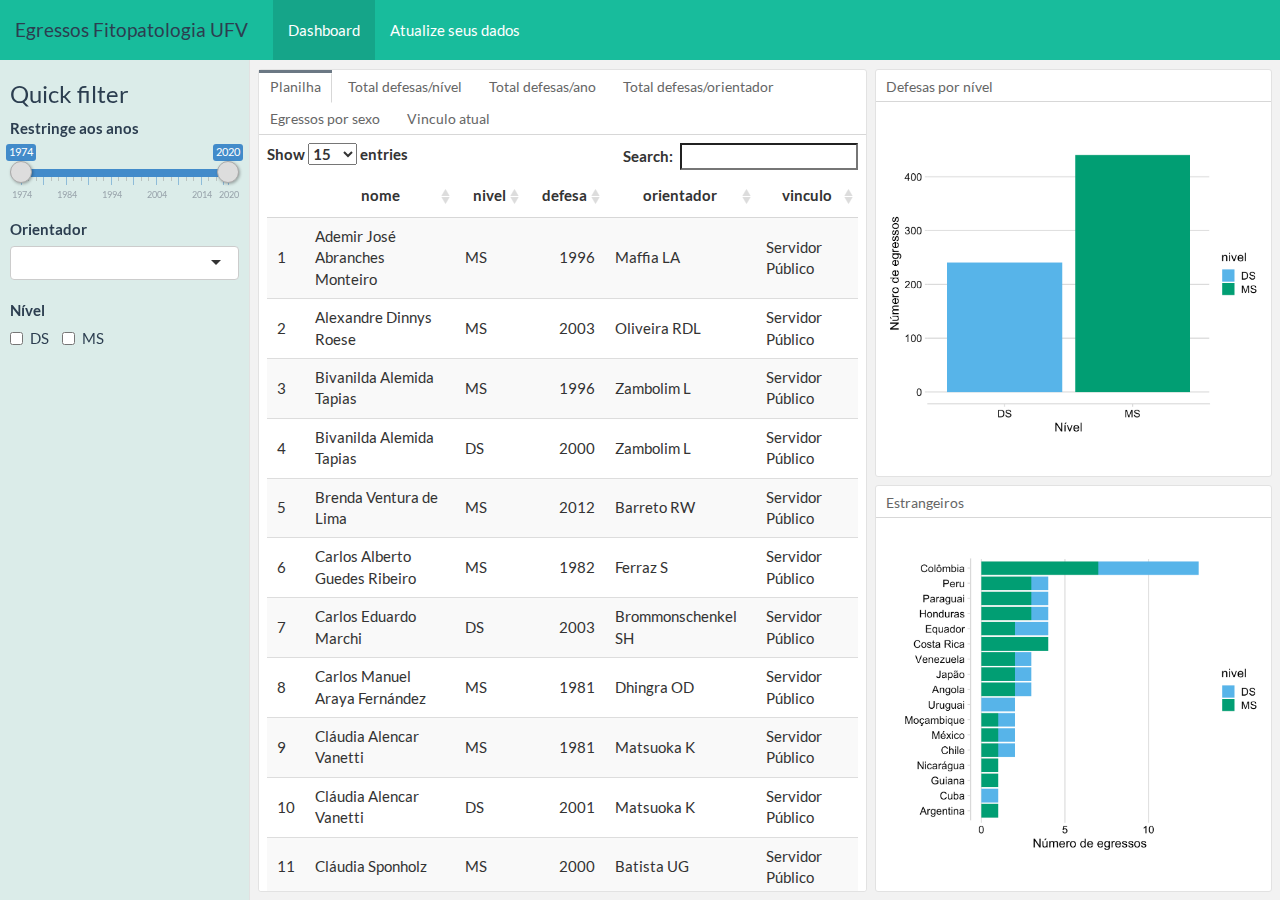
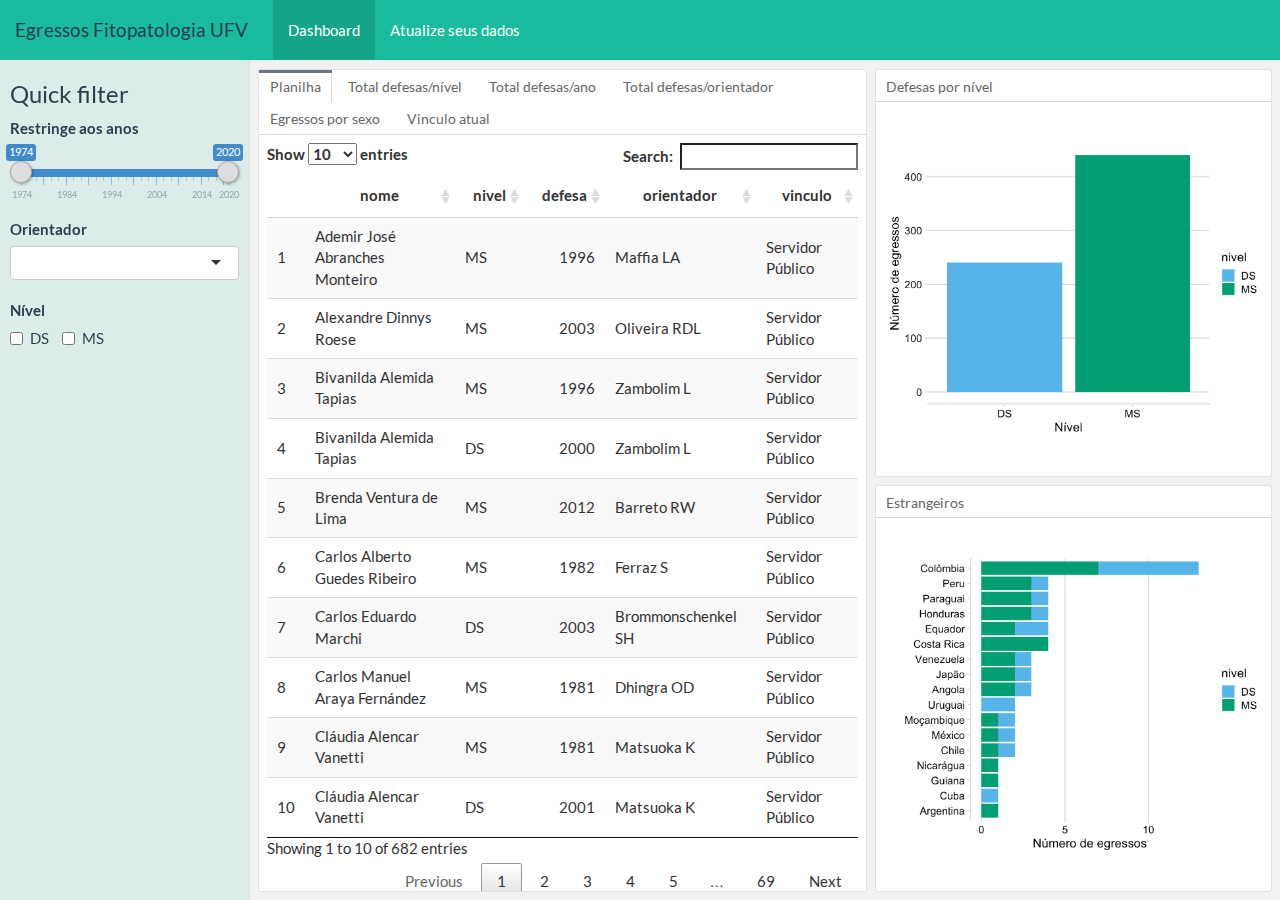
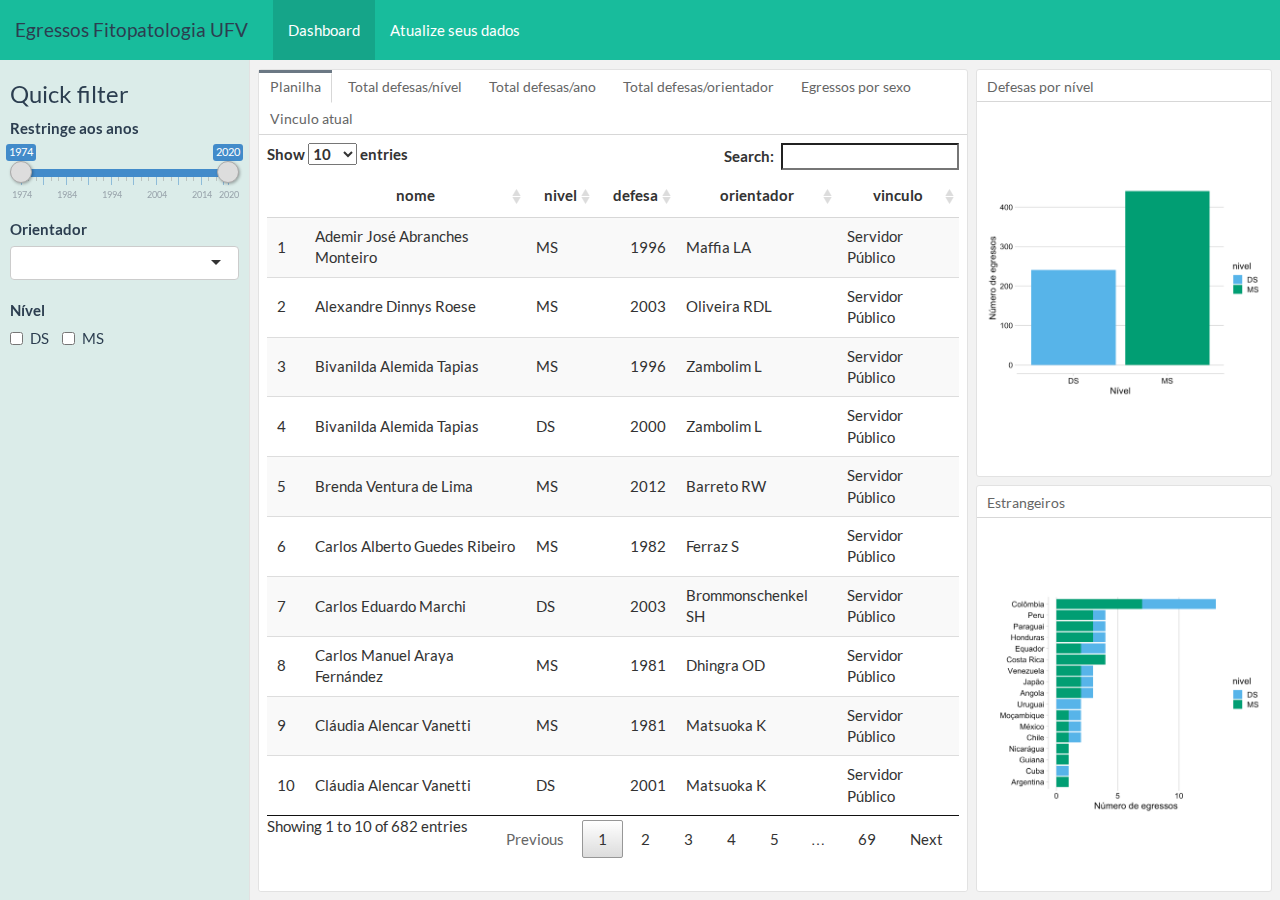
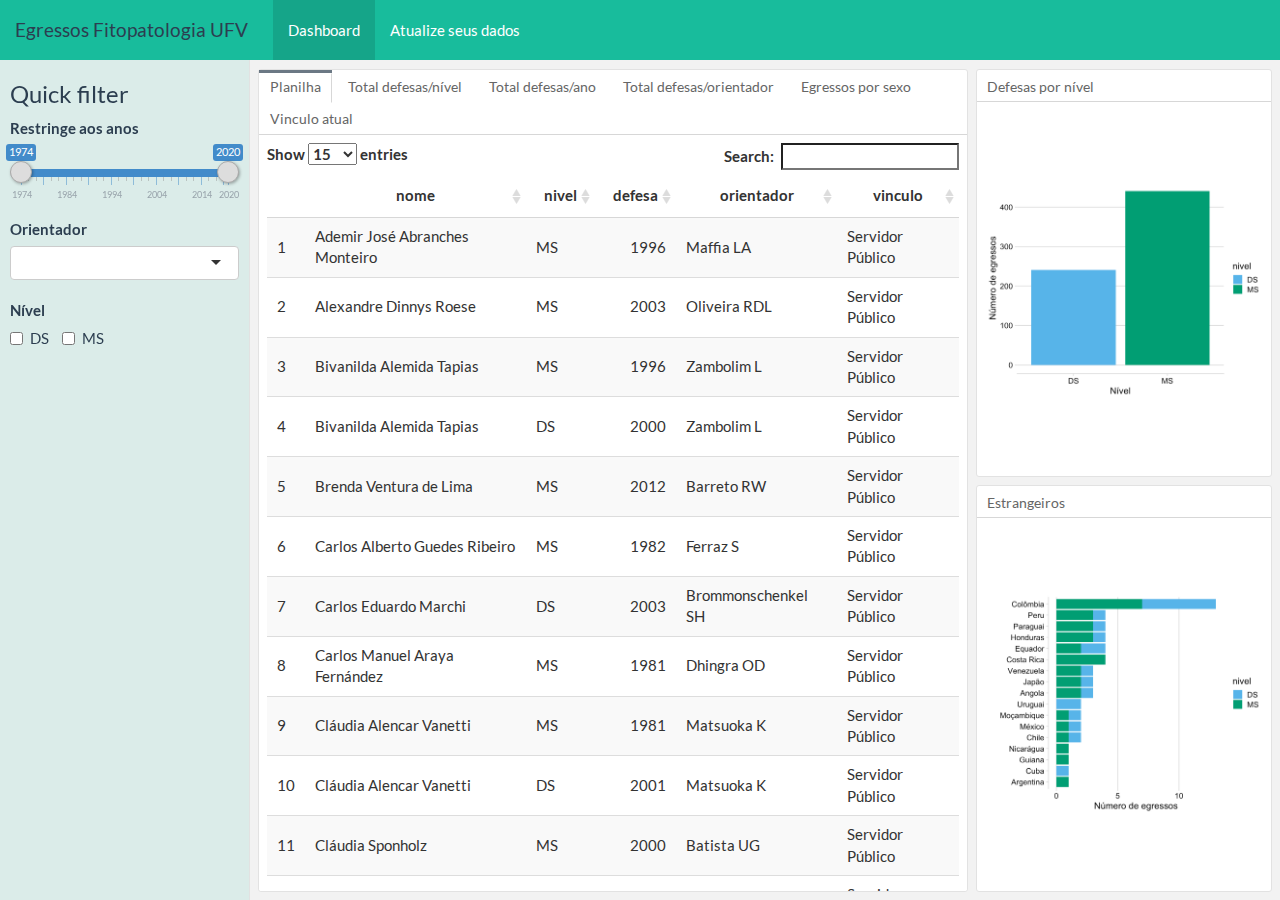
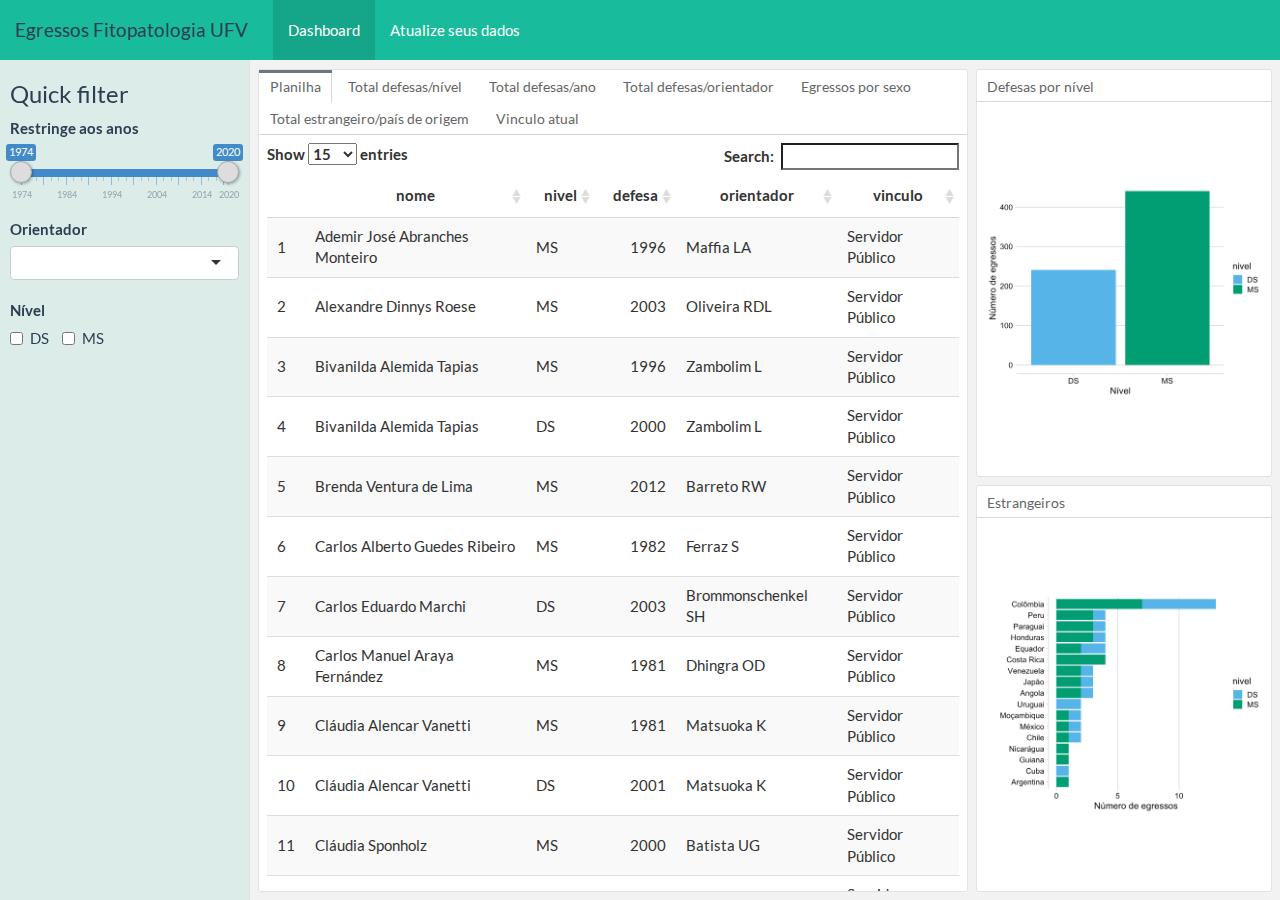
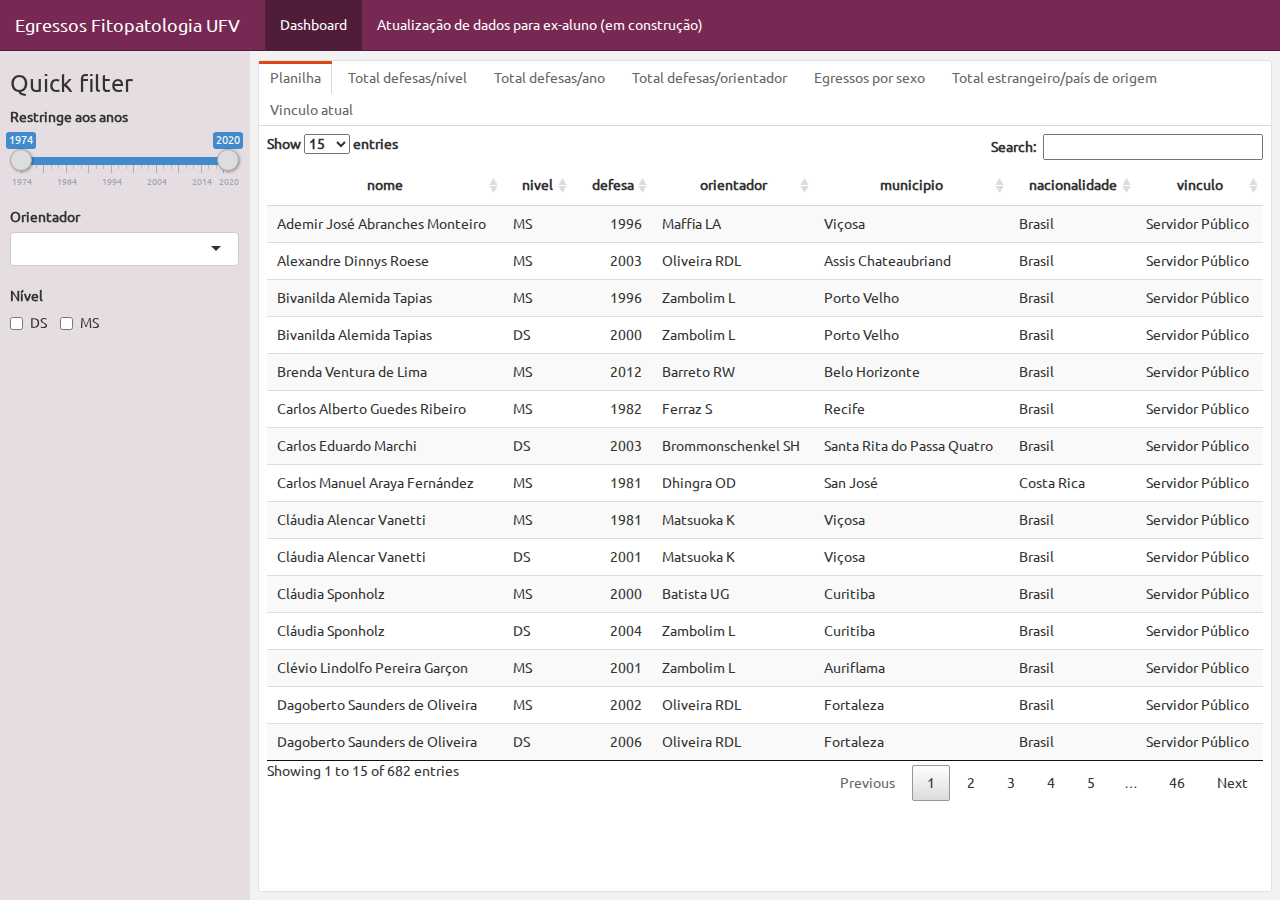
